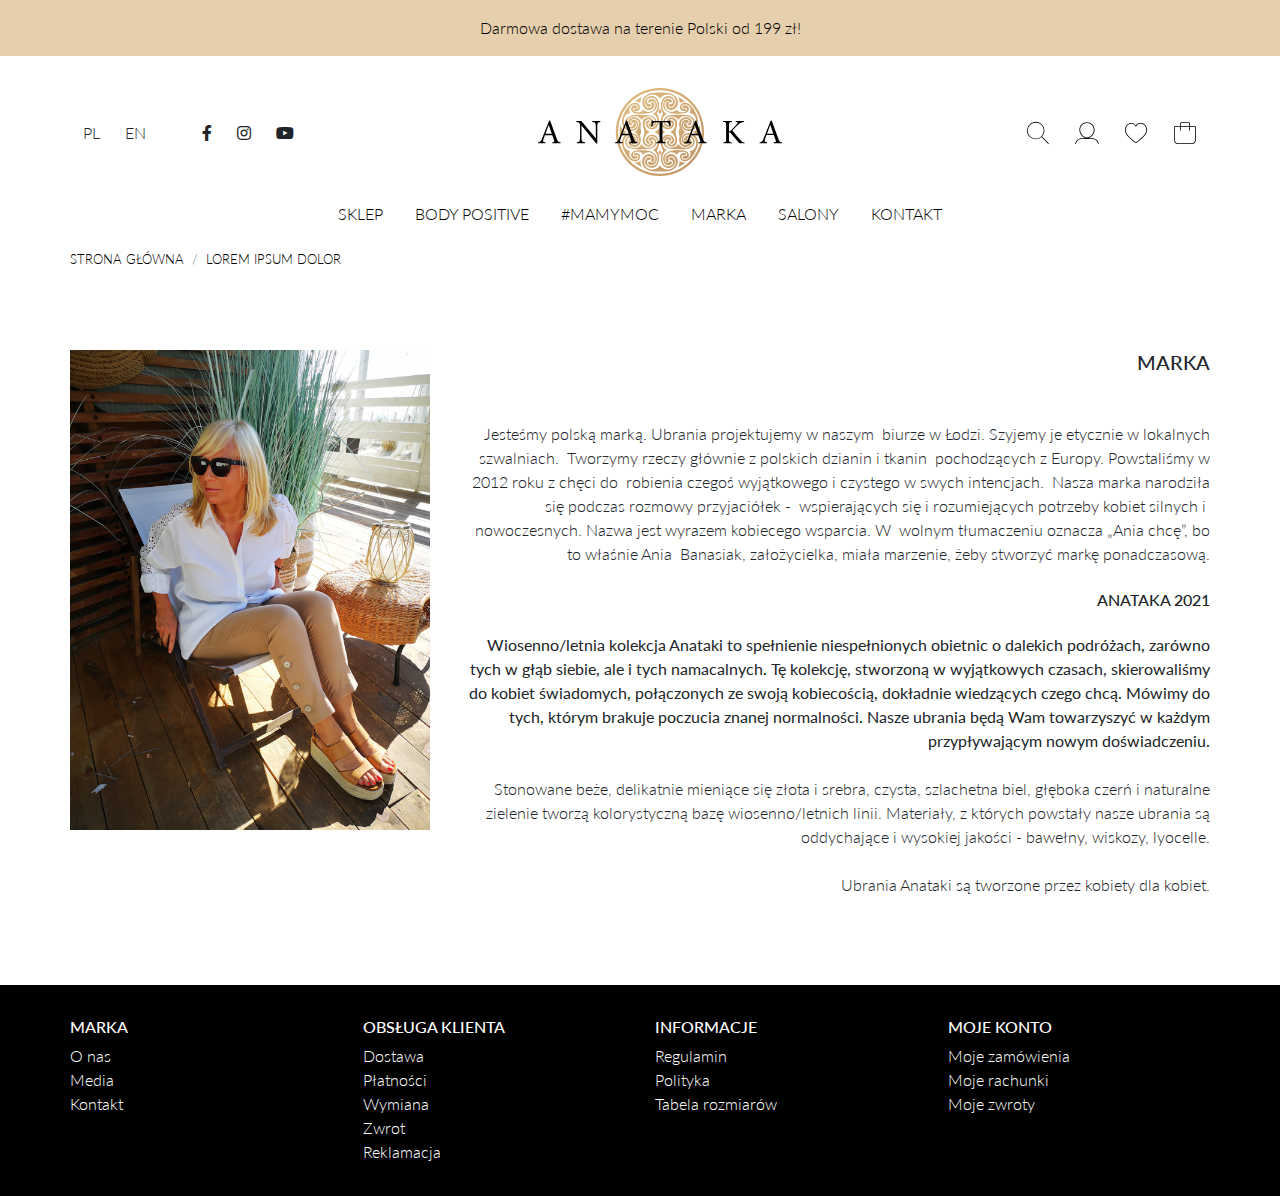
==== about.html @ e0774419 "Update" ====
<!DOCTYPE html>
<html>

<head>
    <meta charset="utf-8">
    <meta name="viewport" content="width=device-width, initial-scale=1.0, shrink-to-fit=no">
    <title>Anataka</title>
    <link rel="stylesheet" href="assets/bootstrap/css/bootstrap.min.css">
    <link rel="stylesheet" href="https://fonts.googleapis.com/css?family=Lato:100,100i,300,300i,400,400i,700,700i,900,900i&amp;subset=latin-ext&amp;display=swap">
    <link rel="stylesheet" href="assets/fonts/fontawesome-all.min.css">
    <link rel="stylesheet" href="assets/fonts/line-awesome.min.css">
    <link rel="stylesheet" href="assets/fonts/simple-line-icons.min.css">
    <link rel="stylesheet" href="assets/css/libs/flickity.css">
    <link rel="stylesheet" href="assets/css/libs/jquery.fancybox.css">
    <link rel="stylesheet" href="assets/css/overrides/flickity.compiled.css">
    <link rel="stylesheet" href="assets/css/components/ratio.compiled.css">
    <link rel="stylesheet" href="assets/css/fx/font-weight.compiled.css">
    <link rel="stylesheet" href="assets/css/fx/opacity.compiled.css">
    <link rel="stylesheet" href="assets/css/fx/sizes.compiled.css">
    <link rel="stylesheet" href="assets/css/components/fullscreen-modal.compiled.css">
    <link rel="stylesheet" href="assets/css/bootstrap/bootstrap-grid.compiled.css">
    <link rel="stylesheet" href="assets/css/bootstrap/bootstrap-reboot.compiled.css">
    <link rel="stylesheet" href="assets/css/bootstrap/bootstrap.compiled.css">
    <link rel="stylesheet" href="assets/css/components/svg.compiled.css">
    <link rel="stylesheet" href="assets/css/page.compiled.css">
    <link rel="stylesheet" href="assets/css/sections/menu.compiled.css">
</head>

<body>
    <div>
        <header>
            <div class="bg-secondary p-3">
                <p class="text-center mb-0"><a href="page.html">Darmowa dostawa na terenie Polski od 199 zł!</a></p>
            </div>
            <div class="pt-3">
                <div class="container">
                    <div class="row justify-content-between align-items-center justify-content-sm-center justify-content-lg-between">
                        <div class="col-12 col-lg-auto order-1 order-lg-2 py-3">
                            <div class="d-flex justify-content-center"><a href="index.html"><img class="img-fluid" src="assets/img/anataka_logo.svg" style="height: 90px;"></a></div>
                        </div>
                        <div class="col-12 col-sm-auto order-2 order-lg-1 py-3">
                            <div class="row justify-content-center">
                                <div class="col-auto">
                                    <div class="btn-group" role="group"><button class="btn" type="button">PL</button><button class="btn" type="button">EN</button></div>
                                </div>
                                <div class="col-auto">
                                    <div class="btn-group" role="group"><button class="btn" type="button"><i class="fab fa-facebook-f"></i></button><button class="btn" type="button"><i class="fab fa-instagram"></i></button><button class="btn" type="button"><i class="fab fa-youtube"></i></button></div>
                                </div>
                            </div>
                        </div>
                        <div class="col-12 col-sm-auto order-3 py-3">
                            <div class="row justify-content-center">
                                <div class="col-auto">
                                    <div class="btn-group align-items-center" role="group"><button class="btn d-flex align-items-center" type="button"><img class="img-fluid" src="assets/img/icons/ico_search.svg"></button><button class="btn d-flex align-items-center" type="button"><img class="img-fluid" src="assets/img/icons/ico_account.svg"></button><button class="btn d-flex align-items-center" type="button"><img class="img-fluid" src="assets/img/icons/ico_heart.svg"></button><button class="btn d-flex align-items-center" type="button"><img class="img-fluid" src="assets/img/icons/ico_bag.svg"></button><button class="btn d-flex d-lg-none align-items-center" type="button" data-target="#collapse__menu" data-toggle="collapse"><i class="icon-menu" style="font-size: 24px;"></i></button></div>
                                </div>
                            </div>
                        </div>
                    </div>
                </div>
            </div>
        </header>
        <main>
            <div class="mb-3">
                <div class="container">
                    <div class="d-none d-lg-block" id="menu__desktop">
                        <ul class="nav text-uppercase justify-content-center">
                            <li class="nav-item"><a class="nav-link active" href="category.html">Sklep</a>
                                <ul class="list-unstyled mb-0">
                                    <li><a class="text-nowrap d-block font-weight-bolder" href="category.html">Nowości</a></li>
                                    <li><a class="text-nowrap d-block" href="category.html">Do -50%</a></li>
                                    <li><a class="text-nowrap d-block" href="category.html">Tylko on-line</a></li>
                                    <li><a class="text-nowrap d-block" href="category.html">Body Positive</a></li>
                                    <li><a class="text-nowrap d-block" href="category.html">Akcja mamymoc</a></li>
                                    <li><a class="text-nowrap d-block" href="category.html">Sukienki</a></li>
                                    <li><a class="text-nowrap d-block" href="category.html">Spódnice</a></li>
                                    <li><a class="text-nowrap d-block" href="category.html">Spodnie</a></li>
                                    <li><a class="text-nowrap d-block" href="category.html">Swetry</a></li>
                                    <li><a class="text-nowrap d-block" href="category.html">Koszule</a></li>
                                    <li><a class="text-nowrap d-block" href="category.html">Kurtki</a></li>
                                    <li><a class="text-nowrap d-block" href="category.html">Kamizelki</a></li>
                                    <li><a class="text-nowrap d-block" href="category.html">Bluzki</a></li>
                                    <li><a class="text-nowrap d-block" href="category.html">Bluzy</a></li>
                                    <li><a class="text-nowrap d-block" href="category.html">Płaszcze</a></li>
                                    <li><a class="text-nowrap d-block" href="category.html">Żakiety</a></li>
                                    <li><a class="text-nowrap d-block" href="category.html">Wyprzedaż</a></li>
                                    <li><a class="text-nowrap d-block" href="category.html">Akcesoria</a></li>
                                </ul>
                            </li>
                            <li class="nav-item"><a class="nav-link" href="category.html">Body Positive</a></li>
                            <li class="nav-item"><a class="nav-link" href="category.html">#mamymoc</a></li>
                            <li class="nav-item"><a class="nav-link" href="about.html">Marka</a></li>
                            <li class="nav-item"><a class="nav-link" href="shops.html">Salony</a></li>
                            <li class="nav-item"><a class="nav-link" href="contact.html">Kontakt</a></li>
                        </ul>
                    </div>
                    <div class="d-lg-none" id="menu__mobile">
                        <div id="collapse__menu" class="collapse show">
                            <ul class="nav flex-column text-uppercase">
                                <li class="nav-item"><span class="d-flex justify-content-between"><a class="active d-flex align-items-center" href="category.html">Sklep</a><button class="btn p-0 btn--noshadow" type="button" data-target="#collapse__menu__1" data-toggle="collapse"><i class="la la-plus"></i></button></span>
                                    <ul class="list-unstyled mb-0 px-3 collapse" id="collapse__menu__1">
                                        <li><a class="text-nowrap d-block font-weight-bolder" href="category.html">Nowości</a></li>
                                        <li><a class="text-nowrap d-block" href="category.html">Do -50%</a></li>
                                        <li><a class="text-nowrap d-block" href="category.html">Tylko on-line</a></li>
                                        <li><a class="text-nowrap d-block" href="category.html">Body Positive</a></li>
                                        <li><a class="text-nowrap d-block" href="category.html">Akcja mamymoc</a></li>
                                        <li><a class="text-nowrap d-block" href="category.html">Sukienki</a></li>
                                        <li><a class="text-nowrap d-block" href="category.html">Spódnice</a></li>
                                        <li><a class="text-nowrap d-block" href="category.html">Spodnie</a></li>
                                        <li><a class="text-nowrap d-block" href="category.html">Swetry</a></li>
                                        <li><a class="text-nowrap d-block" href="category.html">Koszule</a></li>
                                        <li><a class="text-nowrap d-block" href="category.html">Kurtki</a></li>
                                        <li><a class="text-nowrap d-block" href="category.html">Kamizelki</a></li>
                                        <li><a class="text-nowrap d-block" href="category.html">Bluzki</a></li>
                                        <li><a class="text-nowrap d-block" href="category.html">Bluzy</a></li>
                                        <li><a class="text-nowrap d-block" href="category.html">Płaszcze</a></li>
                                        <li><a class="text-nowrap d-block" href="category.html">Żakiety</a></li>
                                        <li><a class="text-nowrap d-block" href="category.html">Wyprzedaż</a></li>
                                        <li><a class="text-nowrap d-block" href="category.html">Akcesoria</a></li>
                                    </ul>
                                </li>
                                <li class="nav-item"><span class="d-flex justify-content-between"><a class="d-flex align-items-center" href="category.html">Body Positive</a></span></li>
                                <li class="nav-item"><span class="d-flex justify-content-between"><a class="d-flex align-items-center" href="category.html">#mamymoc</a></span></li>
                                <li class="nav-item"><span class="d-flex justify-content-between"><a class="d-flex align-items-center" href="about.html">Marka</a></span></li>
                                <li class="nav-item"><span class="d-flex justify-content-between"><a class="d-flex align-items-center" href="shops.html">Salony</a></span></li>
                                <li class="nav-item"><span class="d-flex justify-content-between"><a class="d-flex align-items-center" href="contact.html">Kontakt</a></span></li>
                            </ul>
                        </div>
                    </div>
                </div>
            </div>
            <div class="mb-3">
                <div class="container">
                    <ol class="breadcrumb text-uppercase p-0 mb-0 bg-transparent">
                        <li class="breadcrumb-item"><a href="index.html"><span>Strona główna</span></a></li>
                        <li class="breadcrumb-item"><a href="#"><span>Lorem ipsum dolor</span></a></li>
                    </ol>
                </div>
            </div>
            <div class="py-5">
                <div class="container">
                    <div class="row">
                        <div class="col-12 col-md-6 col-lg-4 py-3">
                            <div><img class="img-fluid" src="assets/img/content/about.jpeg"></div>
                        </div>
                        <div class="col-12 col-md-6 col-lg-8 text-right py-3">
                            <h3 class="text-uppercase h5 mb-5">Marka</h3>
                            <p class="mb-4">&nbsp;Jesteśmy polską marką. Ubrania projektujemy w naszym&nbsp; biurze w Łodzi. Szyjemy je etycznie w lokalnych szwalniach.&nbsp; Tworzymy rzeczy głównie z polskich dzianin i tkanin&nbsp; pochodzących z Europy. Powstaliśmy w 2012 roku z chęci do&nbsp; robienia czegoś wyjątkowego i czystego w swych intencjach.&nbsp; Nasza marka narodziła się podczas rozmowy przyjaciółek -&nbsp; wspierających się i rozumiejących potrzeby kobiet silnych i&nbsp; nowoczesnych. Nazwa jest wyrazem kobiecego wsparcia. W&nbsp; wolnym tłumaczeniu oznacza „Ania chcę”, bo to właśnie Ania&nbsp; Banasiak, założycielka, miała marzenie, żeby stworzyć markę&nbsp;ponadczasową.<br></p>
                            <h3 class="text-uppercase h6 mb-4">&nbsp;ANATAKA 2021<br></h3>
                            <p class="font-weight-bolder mb-4">Wiosenno/letnia kolekcja Anataki to spełnienie niespełnionych obietnic o dalekich podróżach, zarówno tych w głąb siebie, ale i tych namacalnych. Tę kolekcję, stworzoną w wyjątkowych czasach, skierowaliśmy do kobiet świadomych, połączonych ze swoją kobiecością, dokładnie wiedzących czego chcą. Mówimy do tych, którym brakuje poczucia znanej normalności. Nasze ubrania będą Wam towarzyszyć w każdym przypływającym nowym doświadczeniu.<br></p>
                            <p class="mb-4">&nbsp;Stonowane beże, delikatnie mieniące się złota i srebra, czysta, szlachetna biel, głęboka czerń i naturalne zielenie tworzą kolorystyczną bazę wiosenno/letnich linii. Materiały, z których powstały nasze ubrania są oddychające i wysokiej jakości - bawełny, wiskozy, lyocelle.<br></p>
                            <p class="mb-4">Ubrania Anataki są tworzone przez kobiety dla kobiet.<br></p>
                        </div>
                    </div>
                </div>
            </div>
        </main>
        <footer>
            <div class="text-white bg-primary py-3">
                <div class="container">
                    <div class="row">
                        <div class="col-12 col-sm-6 col-lg-3 py-3">
                            <h3 class="text-uppercase h6">Marka</h3>
                            <ul class="list-unstyled mb-0">
                                <li><a class="text-white" href="about.html">O nas</a></li>
                                <li><a class="text-white" href="page.html">Media</a></li>
                                <li><a class="text-white" href="contact.html">Kontakt</a></li>
                            </ul>
                        </div>
                        <div class="col-12 col-sm-6 col-lg-3 py-3">
                            <h3 class="text-uppercase h6">Obsługa klienta</h3>
                            <ul class="list-unstyled mb-0">
                                <li><a class="text-white" href="page.html">Dostawa</a></li>
                                <li><a class="text-white" href="page.html">Płatności</a></li>
                                <li><a class="text-white" href="page.html">Wymiana</a></li>
                                <li><a class="text-white" href="page.html">Zwrot</a></li>
                                <li><a class="text-white" href="page.html">Reklamacja</a></li>
                            </ul>
                        </div>
                        <div class="col-12 col-sm-6 col-lg-3 py-3">
                            <h3 class="text-uppercase h6">Informacje</h3>
                            <ul class="list-unstyled mb-0">
                                <li><a class="text-white" href="page.html">Regulamin</a></li>
                                <li><a class="text-white" href="page.html">Polityka</a></li>
                                <li><a class="text-white" href="sizes.html">Tabela rozmiarów</a></li>
                            </ul>
                        </div>
                        <div class="col-12 col-sm-6 col-lg-3 py-3">
                            <h3 class="text-uppercase h6">Moje konto</h3>
                            <ul class="list-unstyled mb-0">
                                <li><a class="text-white" href="#">Moje zamówienia</a></li>
                                <li><a class="text-white" href="#">Moje rachunki</a></li>
                                <li><a class="text-white" href="#">Moje zwroty</a></li>
                            </ul>
                        </div>
                    </div>
                </div>
            </div>
        </footer>
    </div>
    <script src="assets/js/jquery.min.js"></script>
    <script src="assets/bootstrap/js/bootstrap.min.js"></script>
    <script src="assets/js/libs/jquery.fancybox.js"></script>
    <script src="assets/js/libs/flickity.pkgd.min.js"></script>
    <script src="assets/js/triggers/flickity.js"></script>
    <script src="assets/js/components/svg.js"></script>
    <script src="assets/js/page.js"></script>
</body>

</html>
---- assets/fonts/line-awesome.min.css ----
/*!
 *  Line Awesome 1.1.0 by @icons_8 - https://icons8.com/line-awesome
 *  License - https://icons8.com/good-boy-license/ (Font: SIL OFL 1.1, CSS: MIT License)
 *
 * Made with love by Icons8 [ https://icons8.com/ ] using FontCustom [ https://github.com/FontCustom/fontcustom ]
 *
 * Contacts:
 *    [ https://icons8.com/contact ]
 *
 * Follow Icon8 on
 *    Twitter [ https://twitter.com/icons_8 ]
 *    Facebook [ https://www.facebook.com/Icons8 ]
 *    Google+ [ https://plus.google.com/+Icons8 ]
 *    GitHub [ https://github.com/icons8 ]
 */.la,.la-stack{display:inline-block}.la-fw,.la-li{text-align:center}@font-face{font-family:LineAwesome;src:url(../fonts/line-awesome.eot?v=1.1.);src:url(../fonts/line-awesome.eot??v=1.1.#iefix) format("embedded-opentype"),url(../fonts/line-awesome.woff2?v=1.1.) format("woff2"),url(../fonts/line-awesome.woff?v=1.1.) format("woff"),url(../fonts/line-awesome.ttf?v=1.1.) format("truetype"),url(../fonts/line-awesome.svg?v=1.1.#fa) format("svg");font-weight:400;font-style:normal}@media screen and (-webkit-min-device-pixel-ratio:0){@font-face{font-family:LineAwesome;src:url(../fonts/line-awesome.svg?v=1.1.#fa) format("svg")}}.la{font:normal normal normal 16px/1 LineAwesome;font-size:inherit;text-decoration:inherit;text-rendering:optimizeLegibility;text-transform:none;-moz-osx-font-smoothing:grayscale;-webkit-font-smoothing:antialiased;font-smoothing:antialiased}.la-lg{font-size:1.33333333em;line-height:.75em;vertical-align:-15%}.la-2x{font-size:2em}.la-3x{font-size:3em}.la-4x{font-size:4em}.la-5x{font-size:5em}.la-fw{width:1.28571429em}.la-ul{padding-left:0;margin-left:2.14285714em;list-style-type:none}.la-ul>li{position:relative}.la-li{position:absolute;left:-2.14285714em;width:2.14285714em;top:.14285714em}.la-li.la-lg{left:-1.85714286em}.la-border{padding:.2em .25em .15em;border:.08em solid #eee;border-radius:.1em}.pull-right{float:right}.pull-left{float:left}.li.pull-left{margin-right:.3em}.li.pull-right{margin-left:.3em}.la-spin{-webkit-animation:fa-spin 2s infinite linear;animation:fa-spin 2s infinite linear}@-webkit-keyframes fa-spin{0%{-webkit-transform:rotate(0);transform:rotate(0)}100%{-webkit-transform:rotate(359deg);transform:rotate(359deg)}}@keyframes fa-spin{0%{-webkit-transform:rotate(0);transform:rotate(0)}100%{-webkit-transform:rotate(359deg);transform:rotate(359deg)}}.la-rotate-90{filter:progid:DXImageTransform.Microsoft.BasicImage(rotation=1);-webkit-transform:rotate(90deg);-ms-transform:rotate(90deg);transform:rotate(90deg)}.la-rotate-180{filter:progid:DXImageTransform.Microsoft.BasicImage(rotation=2);-webkit-transform:rotate(180deg);-ms-transform:rotate(180deg);transform:rotate(180deg)}.la-rotate-270{filter:progid:DXImageTransform.Microsoft.BasicImage(rotation=3);-webkit-transform:rotate(270deg);-ms-transform:rotate(270deg);transform:rotate(270deg)}.la-flip-horizontal{filter:progid:DXImageTransform.Microsoft.BasicImage(rotation=0, mirror=1);-webkit-transform:scale(-1,1);-ms-transform:scale(-1,1);transform:scale(-1,1)}.la-flip-vertical{filter:progid:DXImageTransform.Microsoft.BasicImage(rotation=2, mirror=1);-webkit-transform:scale(1,-1);-ms-transform:scale(1,-1);transform:scale(1,-1)}:root .la-flip-horizontal,:root .la-flip-vertical,:root .la-rotate-180,:root .la-rotate-270,:root .la-rotate-90{filter:none}.la-stack{position:relative;width:2em;height:2em;line-height:2em;vertical-align:middle}.la-stack-1x,.la-stack-2x{position:absolute;left:0;width:100%;text-align:center}.la-stack-1x{line-height:inherit}.la-stack-2x{font-size:2em}.la-inverse{color:#fff}.la-500px:before{content:"\f100"}.la-adjust:before{content:"\f101"}.la-adn:before{content:"\f102"}.la-align-center:before{content:"\f103"}.la-align-justify:before{content:"\f104"}.la-align-left:before{content:"\f105"}.la-align-right:before{content:"\f106"}.la-amazon:before{content:"\f107"}.la-ambulance:before{content:"\f108"}.la-anchor:before{content:"\f109"}.la-android:before{content:"\f10a"}.la-angellist:before{content:"\f10b"}.la-angle-double-down:before{content:"\f10c"}.la-angle-double-left:before{content:"\f10d"}.la-angle-double-right:before{content:"\f10e"}.la-angle-double-up:before{content:"\f10f"}.la-angle-down:before{content:"\f110"}.la-angle-left:before{content:"\f111"}.la-angle-right:before{content:"\f112"}.la-angle-up:before{content:"\f113"}.la-apple:before{content:"\f114"}.la-archive:before{content:"\f115"}.la-area-chart:before{content:"\f116"}.la-arrow-circle-down:before{content:"\f117"}.la-arrow-circle-left:before{content:"\f118"}.la-arrow-circle-o-down:before{content:"\f119"}.la-arrow-circle-o-left:before{content:"\f11a"}.la-arrow-circle-o-right:before{content:"\f11b"}.la-arrow-circle-o-up:before{content:"\f11c"}.la-arrow-circle-right:before{content:"\f11d"}.la-arrow-circle-up:before{content:"\f11e"}.la-arrow-down:before{content:"\f11f"}.la-arrow-left:before{content:"\f120"}.la-arrow-right:before{content:"\f121"}.la-arrow-up:before{content:"\f122"}.la-arrows:before{content:"\f123"}.la-arrows-alt:before{content:"\f124"}.la-arrows-h:before{content:"\f125"}.la-arrows-v:before{content:"\f126"}.la-asterisk:before{content:"\f127"}.la-at:before{content:"\f128"}.la-automobile:before{content:"\f129"}.la-backward:before{content:"\f12a"}.la-balance-scale:before{content:"\f12b"}.la-ban:before{content:"\f12c"}.la-bank:before{content:"\f12d"}.la-bar-chart:before{content:"\f12e"}.la-bar-chart-o:before{content:"\f12f"}.la-barcode:before{content:"\f130"}.la-bars:before{content:"\f131"}.la-battery-0:before{content:"\f132"}.la-battery-1:before{content:"\f133"}.la-battery-2:before{content:"\f134"}.la-battery-3:before{content:"\f135"}.la-battery-4:before{content:"\f136"}.la-battery-empty:before{content:"\f137"}.la-battery-full:before{content:"\f138"}.la-battery-half:before{content:"\f139"}.la-battery-quarter:before{content:"\f13a"}.la-battery-three-quarters:before{content:"\f13b"}.la-bed:before{content:"\f13c"}.la-beer:before{content:"\f13d"}.la-behance:before{content:"\f13e"}.la-behance-square:before{content:"\f13f"}.la-bell:before{content:"\f140"}.la-bell-o:before{content:"\f141"}.la-bell-slash:before{content:"\f142"}.la-bell-slash-o:before{content:"\f143"}.la-bicycle:before{content:"\f144"}.la-binoculars:before{content:"\f145"}.la-birthday-cake:before{content:"\f146"}.la-bitbucket:before{content:"\f147"}.la-bitbucket-square:before{content:"\f148"}.la-bitcoin:before{content:"\f149"}.la-black-tie:before{content:"\f14a"}.la-bold:before{content:"\f14b"}.la-bolt:before{content:"\f14c"}.la-bomb:before{content:"\f14d"}.la-book:before{content:"\f14e"}.la-bookmark:before{content:"\f14f"}.la-bookmark-o:before{content:"\f150"}.la-briefcase:before{content:"\f151"}.la-btc:before{content:"\f152"}.la-bug:before{content:"\f153"}.la-building:before{content:"\f154"}.la-building-o:before{content:"\f155"}.la-bullhorn:before{content:"\f156"}.la-bullseye:before{content:"\f157"}.la-bus:before{content:"\f158"}.la-buysellads:before{content:"\f159"}.la-cab:before{content:"\f15a"}.la-calculator:before{content:"\f15b"}.la-calendar:before{content:"\f15c"}.la-calendar-check-o:before{content:"\f15d"}.la-calendar-minus-o:before{content:"\f15e"}.la-calendar-o:before{content:"\f15f"}.la-calendar-plus-o:before{content:"\f160"}.la-calendar-times-o:before{content:"\f161"}.la-camera:before{content:"\f162"}.la-camera-retro:before{content:"\f163"}.la-car:before{content:"\f164"}.la-caret-down:before{content:"\f165"}.la-caret-left:before{content:"\f166"}.la-caret-right:before{content:"\f167"}.la-caret-square-o-down:before,.la-toggle-down:before{content:"\f168"}.la-caret-square-o-left:before,.la-toggle-left:before{content:"\f169"}.la-caret-square-o-right:before,.la-toggle-right:before{content:"\f16a"}.la-caret-square-o-up:before,.la-toggle-up:before{content:"\f16b"}.la-caret-up:before{content:"\f16c"}.la-cart-arrow-down:before{content:"\f16d"}.la-cart-plus:before{content:"\f16e"}.la-cc:before{content:"\f16f"}.la-cc-amex:before{content:"\f170"}.la-cc-diners-club:before{content:"\f171"}.la-cc-discover:before{content:"\f172"}.la-cc-jcb:before{content:"\f173"}.la-cc-mastercard:before{content:"\f174"}.la-cc-paypal:before{content:"\f175"}.la-cc-stripe:before{content:"\f176"}.la-cc-visa:before{content:"\f177"}.la-certificate:before{content:"\f178"}.la-chain:before{content:"\f179"}.la-chain-broken:before{content:"\f17a"}.la-check:before{content:"\f17b"}.la-check-circle:before{content:"\f17c"}.la-check-circle-o:before{content:"\f17d"}.la-check-square:before{content:"\f17e"}.la-check-square-o:before{content:"\f17f"}.la-chevron-circle-down:before{content:"\f180"}.la-chevron-circle-left:before{content:"\f181"}.la-chevron-circle-right:before{content:"\f182"}.la-chevron-circle-up:before{content:"\f183"}.la-chevron-down:before{content:"\f184"}.la-chevron-left:before{content:"\f185"}.la-chevron-right:before{content:"\f186"}.la-chevron-up:before{content:"\f187"}.la-child:before{content:"\f188"}.la-chrome:before{content:"\f189"}.la-circle:before{content:"\f18a"}.la-circle-o:before{content:"\f18b"}.la-circle-o-notch:before{content:"\f18c"}.la-circle-thin:before{content:"\f18d"}.la-clipboard:before{content:"\f18e"}.la-clock-o:before{content:"\f18f"}.la-clone:before{content:"\f190"}.la-close:before{content:"\f191"}.la-cloud:before{content:"\f192"}.la-cloud-download:before{content:"\f193"}.la-cloud-upload:before{content:"\f194"}.la-cny:before{content:"\f195"}.la-code:before{content:"\f196"}.la-code-fork:before{content:"\f197"}.la-codepen:before{content:"\f198"}.la-coffee:before{content:"\f199"}.la-cog:before{content:"\f19a"}.la-cogs:before{content:"\f19b"}.la-columns:before{content:"\f19c"}.la-comment:before{content:"\f19d"}.la-comment-o:before{content:"\f19e"}.la-commenting:before{content:"\f19f"}.la-commenting-o:before{content:"\f1a0"}.la-comments:before{content:"\f1a1"}.la-comments-o:before{content:"\f1a2"}.la-compass:before{content:"\f1a3"}.la-compress:before{content:"\f1a4"}.la-connectdevelop:before{content:"\f1a5"}.la-contao:before{content:"\f1a6"}.la-copy:before{content:"\f1a7"}.la-copyright:before{content:"\f1a8"}.la-creative-commons:before{content:"\f1a9"}.la-credit-card:before{content:"\f1aa"}.la-crop:before{content:"\f1ab"}.la-crosshairs:before{content:"\f1ac"}.la-css3:before{content:"\f1ad"}.la-cube:before{content:"\f1ae"}.la-cubes:before{content:"\f1af"}.la-cut:before{content:"\f1b0"}.la-cutlery:before{content:"\f1b1"}.la-dashboard:before{content:"\f1b2"}.la-dashcube:before{content:"\f1b3"}.la-database:before{content:"\f1b4"}.la-dedent:before{content:"\f1b5"}.la-delicious:before{content:"\f1b6"}.la-desktop:before{content:"\f1b7"}.la-deviantart:before{content:"\f1b8"}.la-diamond:before{content:"\f1b9"}.la-digg:before{content:"\f1ba"}.la-dollar:before{content:"\f1bb"}.la-dot-circle-o:before{content:"\f1bc"}.la-download:before{content:"\f1bd"}.la-dribbble:before{content:"\f1be"}.la-dropbox:before{content:"\f1bf"}.la-drupal:before{content:"\f1c0"}.la-edit:before{content:"\f1c1"}.la-eject:before{content:"\f1c2"}.la-ellipsis-h:before{content:"\f1c3"}.la-ellipsis-v:before{content:"\f1c4"}.la-empire:before,.la-ge:before{content:"\f1c5"}.la-envelope:before{content:"\f1c6"}.la-envelope-o:before{content:"\f1c7"}.la-envelope-square:before{content:"\f1c8"}.la-eraser:before{content:"\f1c9"}.la-eur:before{content:"\f1ca"}.la-euro:before{content:"\f1cb"}.la-exchange:before{content:"\f1cc"}.la-exclamation:before{content:"\f1cd"}.la-exclamation-circle:before{content:"\f1ce"}.la-exclamation-triangle:before{content:"\f1cf"}.la-expand:before{content:"\f1d0"}.la-expeditedssl:before{content:"\f1d1"}.la-external-link:before{content:"\f1d2"}.la-external-link-square:before{content:"\f1d3"}.la-eye:before{content:"\f1d4"}.la-eye-slash:before{content:"\f1d5"}.la-eyedropper:before{content:"\f1d6"}.la-facebook-f:before,.la-facebook:before{content:"\f1d7"}.la-facebook-official:before{content:"\f1d8"}.la-facebook-square:before{content:"\f1d9"}.la-fast-backward:before{content:"\f1da"}.la-fast-forward:before{content:"\f1db"}.la-fax:before{content:"\f1dc"}.la-female:before{content:"\f1dd"}.la-fighter-jet:before{content:"\f1de"}.la-file:before{content:"\f1df"}.la-file-archive-o:before{content:"\f1e0"}.la-file-audio-o:before{content:"\f1e1"}.la-file-code-o:before{content:"\f1e2"}.la-file-excel-o:before{content:"\f1e3"}.la-file-image-o:before{content:"\f1e4"}.la-file-movie-o:before{content:"\f1e5"}.la-file-o:before{content:"\f1e6"}.la-file-pdf-o:before{content:"\f1e7"}.la-file-photo-o:before{content:"\f1e8"}.la-file-picture-o:before{content:"\f1e9"}.la-file-powerpoint-o:before{content:"\f1ea"}.la-file-sound-o:before{content:"\f1eb"}.la-file-text:before{content:"\f1ec"}.la-file-text-o:before{content:"\f1ed"}.la-file-video-o:before{content:"\f1ee"}.la-file-word-o:before{content:"\f1ef"}.la-file-zip-o:before{content:"\f1f0"}.la-files-o:before{content:"\f1f1"}.la-film:before{content:"\f1f2"}.la-filter:before{content:"\f1f3"}.la-fire:before{content:"\f1f4"}.la-fire-extinguisher:before{content:"\f1f5"}.la-firefox:before{content:"\f1f6"}.la-flag:before{content:"\f1f7"}.la-flag-checkered:before{content:"\f1f8"}.la-flag-o:before{content:"\f1f9"}.la-flash:before{content:"\f1fa"}.la-flask:before{content:"\f1fb"}.la-flickr:before{content:"\f1fc"}.la-floppy-o:before{content:"\f1fd"}.la-folder:before{content:"\f1fe"}.la-folder-o:before{content:"\f1ff"}.la-folder-open:before{content:"\f200"}.la-folder-open-o:before{content:"\f201"}.la-font:before{content:"\f202"}.la-fonticons:before{content:"\f203"}.la-forumbee:before{content:"\f204"}.la-forward:before{content:"\f205"}.la-foursquare:before{content:"\f206"}.la-frown-o:before{content:"\f207"}.la-futbol-o:before,.la-soccer-ball-o:before{content:"\f208"}.la-gamepad:before{content:"\f209"}.la-gavel:before{content:"\f20a"}.la-gbp:before{content:"\f20b"}.la-gear:before{content:"\f20c"}.la-gears:before{content:"\f20d"}.la-genderless:before{content:"\f20e"}.la-get-pocket:before{content:"\f20f"}.la-gg:before{content:"\f210"}.la-gg-circle:before{content:"\f211"}.la-gift:before{content:"\f212"}.la-git:before{content:"\f213"}.la-git-square:before{content:"\f214"}.la-github:before{content:"\f215"}.la-github-alt:before{content:"\f216"}.la-github-square:before{content:"\f217"}.la-glass:before{content:"\f218"}.la-globe:before{content:"\f219"}.la-google:before{content:"\f21a"}.la-google-plus:before{content:"\f21b"}.la-google-plus-square:before{content:"\f21c"}.la-google-wallet:before{content:"\f21d"}.la-graduation-cap:before{content:"\f21e"}.la-gittip:before,.la-gratipay:before{content:"\f21f"}.la-group:before{content:"\f220"}.la-h-square:before{content:"\f221"}.la-hacker-news:before{content:"\f222"}.la-hand-grab-o:before{content:"\f223"}.la-hand-lizard-o:before{content:"\f224"}.la-hand-o-down:before{content:"\f225"}.la-hand-o-left:before{content:"\f226"}.la-hand-o-right:before{content:"\f227"}.la-hand-o-up:before{content:"\f228"}.la-hand-paper-o:before{content:"\f229"}.la-hand-peace-o:before{content:"\f22a"}.la-hand-pointer-o:before{content:"\f22b"}.la-hand-rock-o:before{content:"\f22c"}.la-hand-scissors-o:before{content:"\f22d"}.la-hand-spock-o:before{content:"\f22e"}.la-hand-stop-o:before{content:"\f22f"}.la-hdd-o:before{content:"\f230"}.la-header:before{content:"\f231"}.la-headphones:before{content:"\f232"}.la-heart:before{content:"\f233"}.la-heart-o:before{content:"\f234"}.la-heartbeat:before{content:"\f235"}.la-history:before{content:"\f236"}.la-home:before{content:"\f237"}.la-hospital-o:before{content:"\f238"}.la-hotel:before{content:"\f239"}.la-hourglass:before{content:"\f23a"}.la-hourglass-1:before{content:"\f23b"}.la-hourglass-2:before{content:"\f23c"}.la-hourglass-3:before{content:"\f23d"}.la-hourglass-end:before{content:"\f23e"}.la-hourglass-half:before{content:"\f23f"}.la-hourglass-o:before{content:"\f240"}.la-hourglass-start:before{content:"\f241"}.la-houzz:before{content:"\f242"}.la-html5:before{content:"\f243"}.la-i-cursor:before{content:"\f244"}.la-ils:before{content:"\f245"}.la-image:before{content:"\f246"}.la-inbox:before{content:"\f247"}.la-indent:before{content:"\f248"}.la-industry:before{content:"\f249"}.la-info:before{content:"\f24a"}.la-info-circle:before{content:"\f24b"}.la-inr:before{content:"\f24c"}.la-instagram:before{content:"\f24d"}.la-institution:before{content:"\f24e"}.la-internet-explorer:before{content:"\f24f"}.la-ioxhost:before{content:"\f250"}.la-italic:before{content:"\f251"}.la-joomla:before{content:"\f252"}.la-jpy:before{content:"\f253"}.la-jsfiddle:before{content:"\f254"}.la-key:before{content:"\f255"}.la-keyboard-o:before{content:"\f256"}.la-krw:before{content:"\f257"}.la-language:before{content:"\f258"}.la-laptop:before{content:"\f259"}.la-lastfm:before{content:"\f25a"}.la-lastfm-square:before{content:"\f25b"}.la-leaf:before{content:"\f25c"}.la-leanpub:before{content:"\f25d"}.la-legal:before{content:"\f25e"}.la-lemon-o:before{content:"\f25f"}.la-level-down:before{content:"\f260"}.la-level-up:before{content:"\f261"}.la-life-bouy:before{content:"\f262"}.la-life-buoy:before{content:"\f263"}.la-life-ring:before,.la-support:before{content:"\f264"}.la-life-saver:before{content:"\f265"}.la-lightbulb-o:before{content:"\f266"}.la-line-chart:before{content:"\f267"}.la-link:before{content:"\f268"}.la-linkedin:before{content:"\f269"}.la-linkedin-square:before{content:"\f26a"}.la-linux:before{content:"\f26b"}.la-list:before{content:"\f26c"}.la-list-alt:before{content:"\f26d"}.la-list-ol:before{content:"\f26e"}.la-list-ul:before{content:"\f26f"}.la-location-arrow:before{content:"\f270"}.la-lock:before{content:"\f271"}.la-long-arrow-down:before{content:"\f272"}.la-long-arrow-left:before{content:"\f273"}.la-long-arrow-right:before{content:"\f274"}.la-long-arrow-up:before{content:"\f275"}.la-magic:before{content:"\f276"}.la-magnet:before{content:"\f277"}.la-mail-forward:before{content:"\f278"}.la-mail-reply:before{content:"\f279"}.la-mail-reply-all:before{content:"\f27a"}.la-male:before{content:"\f27b"}.la-map:before{content:"\f27c"}.la-map-marker:before{content:"\f27d"}.la-map-o:before{content:"\f27e"}.la-map-pin:before{content:"\f27f"}.la-map-signs:before{content:"\f280"}.la-mars:before{content:"\f281"}.la-mars-double:before{content:"\f282"}.la-mars-stroke:before{content:"\f283"}.la-mars-stroke-h:before{content:"\f284"}.la-mars-stroke-v:before{content:"\f285"}.la-maxcdn:before{content:"\f286"}.la-meanpath:before{content:"\f287"}.la-medium:before{content:"\f288"}.la-medkit:before{content:"\f289"}.la-meh-o:before{content:"\f28a"}.la-mercury:before{content:"\f28b"}.la-microphone:before{content:"\f28c"}.la-microphone-slash:before{content:"\f28d"}.la-minus:before{content:"\f28e"}.la-minus-circle:before{content:"\f28f"}.la-minus-square:before{content:"\f290"}.la-minus-square-o:before{content:"\f291"}.la-mobile:before{content:"\f292"}.la-mobile-phone:before{content:"\f293"}.la-money:before{content:"\f294"}.la-moon-o:before{content:"\f295"}.la-mortar-board:before{content:"\f296"}.la-motorcycle:before{content:"\f297"}.la-mouse-pointer:before{content:"\f298"}.la-music:before{content:"\f299"}.la-navicon:before{content:"\f29a"}.la-neuter:before{content:"\f29b"}.la-newspaper-o:before{content:"\f29c"}.la-object-group:before{content:"\f29d"}.la-object-ungroup:before{content:"\f29e"}.la-odnoklassniki:before{content:"\f29f"}.la-odnoklassniki-square:before{content:"\f2a0"}.la-opencart:before{content:"\f2a1"}.la-openid:before{content:"\f2a2"}.la-opera:before{content:"\f2a3"}.la-optin-monster:before{content:"\f2a4"}.la-outdent:before{content:"\f2a5"}.la-pagelines:before{content:"\f2a6"}.la-paint-brush:before{content:"\f2a7"}.la-paper-plane:before,.la-send:before{content:"\f2a8"}.la-paper-plane-o:before,.la-send-o:before{content:"\f2a9"}.la-paperclip:before{content:"\f2aa"}.la-paragraph:before{content:"\f2ab"}.la-paste:before{content:"\f2ac"}.la-pause:before{content:"\f2ad"}.la-paw:before{content:"\f2ae"}.la-paypal:before{content:"\f2af"}.la-pencil:before{content:"\f2b0"}.la-pencil-square:before{content:"\f2b1"}.la-pencil-square-o:before{content:"\f2b2"}.la-phone:before{content:"\f2b3"}.la-phone-square:before{content:"\f2b4"}.la-photo:before{content:"\f2b5"}.la-picture-o:before{content:"\f2b6"}.la-pie-chart:before{content:"\f2b7"}.la-pied-piper:before{content:"\f2b8"}.la-pied-piper-alt:before{content:"\f2b9"}.la-pinterest:before{content:"\f2ba"}.la-pinterest-p:before{content:"\f2bb"}.la-pinterest-square:before{content:"\f2bc"}.la-plane:before{content:"\f2bd"}.la-play:before{content:"\f2be"}.la-play-circle:before{content:"\f2bf"}.la-play-circle-o:before{content:"\f2c0"}.la-plug:before{content:"\f2c1"}.la-plus:before{content:"\f2c2"}.la-plus-circle:before{content:"\f2c3"}.la-plus-square:before{content:"\f2c4"}.la-plus-square-o:before{content:"\f2c5"}.la-power-off:before{content:"\f2c6"}.la-print:before{content:"\f2c7"}.la-puzzle-piece:before{content:"\f2c8"}.la-qq:before{content:"\f2c9"}.la-qrcode:before{content:"\f2ca"}.la-question:before{content:"\f2cb"}.la-question-circle:before{content:"\f2cc"}.la-quote-left:before{content:"\f2cd"}.la-quote-right:before{content:"\f2ce"}.la-ra:before{content:"\f2cf"}.la-random:before{content:"\f2d0"}.la-rebel:before{content:"\f2d1"}.la-recycle:before{content:"\f2d2"}.la-reddit:before{content:"\f2d3"}.la-reddit-square:before{content:"\f2d4"}.la-refresh:before{content:"\f2d5"}.la-registered:before{content:"\f2d6"}.la-renren:before{content:"\f2d7"}.la-reorder:before{content:"\f2d8"}.la-repeat:before{content:"\f2d9"}.la-reply:before{content:"\f2da"}.la-reply-all:before{content:"\f2db"}.la-retweet:before{content:"\f2dc"}.la-rmb:before{content:"\f2dd"}.la-road:before{content:"\f2de"}.la-rocket:before{content:"\f2df"}.la-rotate-left:before{content:"\f2e0"}.la-rotate-right:before{content:"\f2e1"}.la-rouble:before{content:"\f2e2"}.la-feed:before,.la-rss:before{content:"\f2e3"}.la-rss-square:before{content:"\f2e4"}.la-rub:before{content:"\f2e5"}.la-ruble:before{content:"\f2e6"}.la-rupee:before{content:"\f2e7"}.la-safari:before{content:"\f2e8"}.la-save:before{content:"\f2e9"}.la-scissors:before{content:"\f2ea"}.la-search:before{content:"\f2eb"}.la-search-minus:before{content:"\f2ec"}.la-search-plus:before{content:"\f2ed"}.la-sellsy:before{content:"\f2ee"}.la-server:before{content:"\f2ef"}.la-share:before{content:"\f2f0"}.la-share-alt:before{content:"\f2f1"}.la-share-alt-square:before{content:"\f2f2"}.la-share-square:before{content:"\f2f3"}.la-share-square-o:before{content:"\f2f4"}.la-shekel:before{content:"\f2f5"}.la-sheqel:before{content:"\f2f6"}.la-shield:before{content:"\f2f7"}.la-ship:before{content:"\f2f8"}.la-shirtsinbulk:before{content:"\f2f9"}.la-shopping-cart:before{content:"\f2fa"}.la-sign-in:before{content:"\f2fb"}.la-sign-out:before{content:"\f2fc"}.la-signal:before{content:"\f2fd"}.la-simplybuilt:before{content:"\f2fe"}.la-sitemap:before{content:"\f2ff"}.la-skyatlas:before{content:"\f300"}.la-skype:before{content:"\f301"}.la-slack:before{content:"\f302"}.la-sliders:before{content:"\f303"}.la-slideshare:before{content:"\f304"}.la-smile-o:before{content:"\f305"}.la-sort:before,.la-unsorted:before{content:"\f306"}.la-sort-alpha-asc:before{content:"\f307"}.la-sort-alpha-desc:before{content:"\f308"}.la-sort-amount-asc:before{content:"\f309"}.la-sort-amount-desc:before{content:"\f30a"}.la-sort-asc:before,.la-sort-up:before{content:"\f30b"}.la-sort-desc:before,.la-sort-down:before{content:"\f30c"}.la-sort-numeric-asc:before{content:"\f30d"}.la-sort-numeric-desc:before{content:"\f30e"}.la-soundcloud:before{content:"\f30f"}.la-space-shuttle:before{content:"\f310"}.la-spinner:before{content:"\f311"}.la-spoon:before{content:"\f312"}.la-spotify:before{content:"\f313"}.la-square:before{content:"\f314"}.la-square-o:before{content:"\f315"}.la-stack-exchange:before{content:"\f316"}.la-stack-overflow:before{content:"\f317"}.la-star:before{content:"\f318"}.la-star-half:before{content:"\f319"}.la-star-half-empty:before,.la-star-half-full:before,.la-star-half-o:before{content:"\f31a"}.la-star-o:before{content:"\f31b"}.la-steam:before{content:"\f31c"}.la-steam-square:before{content:"\f31d"}.la-step-backward:before{content:"\f31e"}.la-step-forward:before{content:"\f31f"}.la-stethoscope:before{content:"\f320"}.la-sticky-note:before{content:"\f321"}.la-sticky-note-o:before{content:"\f322"}.la-stop:before{content:"\f323"}.la-street-view:before{content:"\f324"}.la-strikethrough:before{content:"\f325"}.la-stumbleupon:before{content:"\f326"}.la-stumbleupon-circle:before{content:"\f327"}.la-subscript:before{content:"\f328"}.la-subway:before{content:"\f329"}.la-suitcase:before{content:"\f32a"}.la-sun-o:before{content:"\f32b"}.la-superscript:before{content:"\f32c"}.la-table:before{content:"\f32d"}.la-tablet:before{content:"\f32e"}.la-tachometer:before{content:"\f32f"}.la-tag:before{content:"\f330"}.la-tags:before{content:"\f331"}.la-tasks:before{content:"\f332"}.la-taxi:before{content:"\f333"}.la-television:before,.la-tv:before{content:"\f334"}.la-tencent-weibo:before{content:"\f335"}.la-terminal:before{content:"\f336"}.la-text-height:before{content:"\f337"}.la-text-width:before{content:"\f338"}.la-th:before{content:"\f339"}.la-th-large:before{content:"\f33a"}.la-th-list:before{content:"\f33b"}.la-thumb-tack:before{content:"\f33c"}.la-thumbs-down:before{content:"\f33d"}.la-thumbs-o-down:before{content:"\f33e"}.la-thumbs-o-up:before{content:"\f33f"}.la-thumbs-up:before{content:"\f340"}.la-ticket:before{content:"\f341"}.la-remove:before,.la-times:before{content:"\f342"}.la-times-circle:before{content:"\f343"}.la-times-circle-o:before{content:"\f344"}.la-tint:before{content:"\f345"}.la-toggle-off:before{content:"\f346"}.la-toggle-on:before{content:"\f347"}.la-trademark:before{content:"\f348"}.la-train:before{content:"\f349"}.la-intersex:before,.la-transgender:before{content:"\f34a"}.la-transgender-alt:before{content:"\f34b"}.la-trash:before{content:"\f34c"}.la-trash-o:before{content:"\f34d"}.la-tree:before{content:"\f34e"}.la-trello:before{content:"\f34f"}.la-tripadvisor:before{content:"\f350"}.la-trophy:before{content:"\f351"}.la-truck:before{content:"\f352"}.la-try:before{content:"\f353"}.la-tty:before{content:"\f354"}.la-tumblr:before{content:"\f355"}.la-tumblr-square:before{content:"\f356"}.la-turkish-lira:before{content:"\f357"}.la-twitch:before{content:"\f358"}.la-twitter:before{content:"\f359"}.la-twitter-square:before{content:"\f35a"}.la-umbrella:before{content:"\f35b"}.la-underline:before{content:"\f35c"}.la-undo:before{content:"\f35d"}.la-university:before{content:"\f35e"}.la-unlink:before{content:"\f35f"}.la-unlock:before{content:"\f360"}.la-unlock-alt:before{content:"\f361"}.la-upload:before{content:"\f362"}.la-usd:before{content:"\f363"}.la-user:before{content:"\f364"}.la-user-md:before{content:"\f365"}.la-user-plus:before{content:"\f366"}.la-user-secret:before{content:"\f367"}.la-user-times:before{content:"\f368"}.la-users:before{content:"\f369"}.la-venus:before{content:"\f36a"}.la-venus-double:before{content:"\f36b"}.la-venus-mars:before{content:"\f36c"}.la-viacoin:before{content:"\f36d"}.la-video-camera:before{content:"\f36e"}.la-vimeo:before{content:"\f36f"}.la-vimeo-square:before{content:"\f370"}.la-vine:before{content:"\f371"}.la-vk:before{content:"\f372"}.la-volume-down:before{content:"\f373"}.la-volume-off:before{content:"\f374"}.la-volume-up:before{content:"\f375"}.la-warning:before{content:"\f376"}.la-wechat:before{content:"\f377"}.la-weibo:before{content:"\f378"}.la-weixin:before{content:"\f379"}.la-whatsapp:before{content:"\f37a"}.la-wheelchair:before{content:"\f37b"}.la-wifi:before{content:"\f37c"}.la-wikipedia-w:before{content:"\f37d"}.la-windows:before{content:"\f37e"}.la-won:before{content:"\f37f"}.la-wordpress:before{content:"\f380"}.la-wrench:before{content:"\f381"}.la-xing:before{content:"\f382"}.la-xing-square:before{content:"\f383"}.la-y-combinator:before{content:"\f384"}.la-y-combinator-square:before{content:"\f385"}.la-yahoo:before{content:"\f386"}.la-yc:before{content:"\f387"}.la-yc-square:before{content:"\f388"}.la-yelp:before{content:"\f389"}.la-yen:before{content:"\f38a"}.la-youtube:before{content:"\f38b"}.la-youtube-play:before{content:"\f38c"}.la-youtube-square:before{content:"\f38d"}
---- assets/css/components/ratio.compiled.css ----
.ratio {
  display: block;
  position: relative;
  width: 100%;
}
.ratio:after {
  content: "";
  display: block;
  padding-bottom: 100%;
}
.ratio > * {
  position: absolute;
  width: 100%;
  height: 100%;
  display: flex;
  justify-content: center;
  align-items: center;
}
.ratio > * > img,
.ratio > * > * .svg,
.ratio > * > * iframe {
  position: absolute;
  width: 100%;
  height: 100%;
  left: 0;
  top: 0;
  object-fit: cover;
}
.ratio.ratio-5-1:after {
  padding-bottom: calc(100% * 1 / 5);
}
.ratio.ratio-3-1:after {
  padding-bottom: calc(100% * 1 / 3);
}
.ratio.ratio-5-2:after {
  padding-bottom: calc(100% * 2 / 5);
}
.ratio.ratio-2-1:after {
  padding-bottom: calc(100% * 1 / 2);
}
.ratio.ratio-16-9:after {
  padding-bottom: calc(100% * 9 / 16);
}
.ratio.ratio-3-2:after {
  padding-bottom: calc(100% * 2 / 3);
}
.ratio.ratio-4-3:after {
  padding-bottom: calc(100% * 3 / 4);
}
.ratio.ratio-5-4:after {
  padding-bottom: calc(100% * 4 / 5);
}
.ratio.ratio-1-1:after {
  padding-bottom: calc(100% * 1 / 1);
}
.ratio.ratio-4-5:after {
  padding-bottom: calc(100% * 5 / 4);
}
.ratio.ratio-3-4:after {
  padding-bottom: calc(100% * 4 / 3);
}
.ratio.ratio-2-3:after {
  padding-bottom: calc(100% * 3 / 2);
}
.ratio.ratio-1-2:after {
  padding-bottom: calc(100% * 2 / 1);
}

@media (min-width: 576px) {
  .ratio-sm {
    display: block;
    position: relative;
    width: 100%;
  }
  .ratio-sm:after {
    content: "";
    display: block;
    padding-bottom: 100%;
  }
  .ratio-sm > * {
    position: absolute;
    width: 100%;
    height: 100%;
    display: flex;
    justify-content: center;
    align-items: center;
  }
  .ratio-sm > * > img,
.ratio-sm > * > * .svg,
.ratio-sm > * > * iframe {
    position: absolute;
    width: 100%;
    height: 100%;
    left: 0;
    top: 0;
    object-fit: cover;
  }

  .ratio.ratio-sm-5-1:after,
.ratio-sm.ratio-sm-5-1:after {
    padding-bottom: calc(100% * 1 / 5);
  }
  .ratio.ratio-sm-3-1:after,
.ratio-sm.ratio-sm-3-1:after {
    padding-bottom: calc(100% * 1 / 3);
  }
  .ratio.ratio-sm-5-2:after,
.ratio-sm.ratio-sm-5-2:after {
    padding-bottom: calc(100% * 2 / 5);
  }
  .ratio.ratio-sm-2-1:after,
.ratio-sm.ratio-sm-2-1:after {
    padding-bottom: calc(100% * 1 / 2);
  }
  .ratio.ratio-sm-16-9:after,
.ratio-sm.ratio-sm-16-9:after {
    padding-bottom: calc(100% * 9 / 16);
  }
  .ratio.ratio-sm-3-2:after,
.ratio-sm.ratio-sm-3-2:after {
    padding-bottom: calc(100% * 2 / 3);
  }
  .ratio.ratio-sm-4-3:after,
.ratio-sm.ratio-sm-4-3:after {
    padding-bottom: calc(100% * 3 / 4);
  }
  .ratio.ratio-sm-5-4:after,
.ratio-sm.ratio-sm-5-4:after {
    padding-bottom: calc(100% * 4 / 5);
  }
  .ratio.ratio-sm-1-1:after,
.ratio-sm.ratio-sm-1-1:after {
    padding-bottom: calc(100% * 1 / 1);
  }
  .ratio.ratio-sm-4-5:after,
.ratio-sm.ratio-sm-4-5:after {
    padding-bottom: calc(100% * 5 / 4);
  }
  .ratio.ratio-sm-3-4:after,
.ratio-sm.ratio-sm-3-4:after {
    padding-bottom: calc(100% * 4 / 3);
  }
  .ratio.ratio-sm-2-3:after,
.ratio-sm.ratio-sm-2-3:after {
    padding-bottom: calc(100% * 3 / 2);
  }
  .ratio.ratio-sm-1-2:after,
.ratio-sm.ratio-sm-1-2:after {
    padding-bottom: calc(100% * 2 / 1);
  }
}
@media (min-width: 768px) {
  .ratio-md {
    display: block;
    position: relative;
    width: 100%;
  }
  .ratio-md:after {
    content: "";
    display: block;
    padding-bottom: 100%;
  }
  .ratio-md > * {
    position: absolute;
    width: 100%;
    height: 100%;
    display: flex;
    justify-content: center;
    align-items: center;
  }
  .ratio-md > * > img,
.ratio-md > * > * .svg,
.ratio-md > * > * iframe {
    position: absolute;
    width: 100%;
    height: 100%;
    left: 0;
    top: 0;
    object-fit: cover;
  }

  .ratio.ratio-md-5-1:after,
.ratio-sm.ratio-md-5-1:after,
.ratio-md.ratio-md-5-1:after {
    padding-bottom: calc(100% * 1 / 5);
  }
  .ratio.ratio-md-3-1:after,
.ratio-sm.ratio-md-3-1:after,
.ratio-md.ratio-md-3-1:after {
    padding-bottom: calc(100% * 1 / 3);
  }
  .ratio.ratio-md-5-2:after,
.ratio-sm.ratio-md-5-2:after,
.ratio-md.ratio-md-5-2:after {
    padding-bottom: calc(100% * 2 / 5);
  }
  .ratio.ratio-md-2-1:after,
.ratio-sm.ratio-md-2-1:after,
.ratio-md.ratio-md-2-1:after {
    padding-bottom: calc(100% * 1 / 2);
  }
  .ratio.ratio-md-16-9:after,
.ratio-sm.ratio-md-16-9:after,
.ratio-md.ratio-md-16-9:after {
    padding-bottom: calc(100% * 9 / 16);
  }
  .ratio.ratio-md-3-2:after,
.ratio-sm.ratio-md-3-2:after,
.ratio-md.ratio-md-3-2:after {
    padding-bottom: calc(100% * 2 / 3);
  }
  .ratio.ratio-md-4-3:after,
.ratio-sm.ratio-md-4-3:after,
.ratio-md.ratio-md-4-3:after {
    padding-bottom: calc(100% * 3 / 4);
  }
  .ratio.ratio-md-5-4:after,
.ratio-sm.ratio-md-5-4:after,
.ratio-md.ratio-md-5-4:after {
    padding-bottom: calc(100% * 4 / 5);
  }
  .ratio.ratio-md-1-1:after,
.ratio-sm.ratio-md-1-1:after,
.ratio-md.ratio-md-1-1:after {
    padding-bottom: calc(100% * 1 / 1);
  }
  .ratio.ratio-md-4-5:after,
.ratio-sm.ratio-md-4-5:after,
.ratio-md.ratio-md-4-5:after {
    padding-bottom: calc(100% * 5 / 4);
  }
  .ratio.ratio-md-3-4:after,
.ratio-sm.ratio-md-3-4:after,
.ratio-md.ratio-md-3-4:after {
    padding-bottom: calc(100% * 4 / 3);
  }
  .ratio.ratio-md-2-3:after,
.ratio-sm.ratio-md-2-3:after,
.ratio-md.ratio-md-2-3:after {
    padding-bottom: calc(100% * 3 / 2);
  }
  .ratio.ratio-md-1-2:after,
.ratio-sm.ratio-md-1-2:after,
.ratio-md.ratio-md-1-2:after {
    padding-bottom: calc(100% * 2 / 1);
  }
}
@media (min-width: 992px) {
  .ratio-lg {
    display: block;
    position: relative;
    width: 100%;
  }
  .ratio-lg:after {
    content: "";
    display: block;
    padding-bottom: 100%;
  }
  .ratio-lg > * {
    position: absolute;
    width: 100%;
    height: 100%;
    display: flex;
    justify-content: center;
    align-items: center;
  }
  .ratio-lg > * > img,
.ratio-lg > * > * .svg,
.ratio-lg > * > * iframe {
    position: absolute;
    width: 100%;
    height: 100%;
    left: 0;
    top: 0;
    object-fit: cover;
  }

  .ratio.ratio-lg-5-1:after,
.ratio-sm.ratio-lg-5-1:after,
.ratio-md.ratio-lg-5-1:after,
.ratio-lg.ratio-lg-5-1:after {
    padding-bottom: calc(100% * 1 / 5);
  }
  .ratio.ratio-lg-3-1:after,
.ratio-sm.ratio-lg-3-1:after,
.ratio-md.ratio-lg-3-1:after,
.ratio-lg.ratio-lg-3-1:after {
    padding-bottom: calc(100% * 1 / 3);
  }
  .ratio.ratio-lg-5-2:after,
.ratio-sm.ratio-lg-5-2:after,
.ratio-md.ratio-lg-5-2:after,
.ratio-lg.ratio-lg-5-2:after {
    padding-bottom: calc(100% * 2 / 5);
  }
  .ratio.ratio-lg-2-1:after,
.ratio-sm.ratio-lg-2-1:after,
.ratio-md.ratio-lg-2-1:after,
.ratio-lg.ratio-lg-2-1:after {
    padding-bottom: calc(100% * 1 / 2);
  }
  .ratio.ratio-lg-16-9:after,
.ratio-sm.ratio-lg-16-9:after,
.ratio-md.ratio-lg-16-9:after,
.ratio-lg.ratio-lg-16-9:after {
    padding-bottom: calc(100% * 9 / 16);
  }
  .ratio.ratio-lg-3-2:after,
.ratio-sm.ratio-lg-3-2:after,
.ratio-md.ratio-lg-3-2:after,
.ratio-lg.ratio-lg-3-2:after {
    padding-bottom: calc(100% * 2 / 3);
  }
  .ratio.ratio-lg-4-3:after,
.ratio-sm.ratio-lg-4-3:after,
.ratio-md.ratio-lg-4-3:after,
.ratio-lg.ratio-lg-4-3:after {
    padding-bottom: calc(100% * 3 / 4);
  }
  .ratio.ratio-lg-5-4:after,
.ratio-sm.ratio-lg-5-4:after,
.ratio-md.ratio-lg-5-4:after,
.ratio-lg.ratio-lg-5-4:after {
    padding-bottom: calc(100% * 4 / 5);
  }
  .ratio.ratio-lg-1-1:after,
.ratio-sm.ratio-lg-1-1:after,
.ratio-md.ratio-lg-1-1:after,
.ratio-lg.ratio-lg-1-1:after {
    padding-bottom: calc(100% * 1 / 1);
  }
  .ratio.ratio-lg-4-5:after,
.ratio-sm.ratio-lg-4-5:after,
.ratio-md.ratio-lg-4-5:after,
.ratio-lg.ratio-lg-4-5:after {
    padding-bottom: calc(100% * 5 / 4);
  }
  .ratio.ratio-lg-3-4:after,
.ratio-sm.ratio-lg-3-4:after,
.ratio-md.ratio-lg-3-4:after,
.ratio-lg.ratio-lg-3-4:after {
    padding-bottom: calc(100% * 4 / 3);
  }
  .ratio.ratio-lg-2-3:after,
.ratio-sm.ratio-lg-2-3:after,
.ratio-md.ratio-lg-2-3:after,
.ratio-lg.ratio-lg-2-3:after {
    padding-bottom: calc(100% * 3 / 2);
  }
  .ratio.ratio-lg-1-2:after,
.ratio-sm.ratio-lg-1-2:after,
.ratio-md.ratio-lg-1-2:after,
.ratio-lg.ratio-lg-1-2:after {
    padding-bottom: calc(100% * 2 / 1);
  }
}
@media screen and (min-width: 1200px) {
  .ratio-xl {
    display: block;
    position: relative;
    width: 100%;
  }
  .ratio-xl:after {
    content: "";
    display: block;
    padding-bottom: 100%;
  }
  .ratio-xl > * {
    position: absolute;
    width: 100%;
    height: 100%;
    display: flex;
    justify-content: center;
    align-items: center;
  }
  .ratio-xl > * > img,
.ratio-xl > * > * .svg,
.ratio-xl > * > * iframe {
    position: absolute;
    width: 100%;
    height: 100%;
    left: 0;
    top: 0;
    object-fit: cover;
  }

  .ratio.ratio-xl-5-1:after,
.ratio-sm.ratio-xl-5-1:after,
.ratio-md.ratio-xl-5-1:after,
.ratio-lg.ratio-xl-5-1:after,
.ratio-xl.ratio-xl-5-1:after {
    padding-bottom: calc(100% * 1 / 5);
  }
  .ratio.ratio-xl-3-1:after,
.ratio-sm.ratio-xl-3-1:after,
.ratio-md.ratio-xl-3-1:after,
.ratio-lg.ratio-xl-3-1:after,
.ratio-xl.ratio-xl-3-1:after {
    padding-bottom: calc(100% * 1 / 3);
  }
  .ratio.ratio-xl-5-2:after,
.ratio-sm.ratio-xl-5-2:after,
.ratio-md.ratio-xl-5-2:after,
.ratio-lg.ratio-xl-5-2:after,
.ratio-xl.ratio-xl-5-2:after {
    padding-bottom: calc(100% * 2 / 5);
  }
  .ratio.ratio-xl-2-1:after,
.ratio-sm.ratio-xl-2-1:after,
.ratio-md.ratio-xl-2-1:after,
.ratio-lg.ratio-xl-2-1:after,
.ratio-xl.ratio-xl-2-1:after {
    padding-bottom: calc(100% * 1 / 2);
  }
  .ratio.ratio-xl-16-9:after,
.ratio-sm.ratio-xl-16-9:after,
.ratio-md.ratio-xl-16-9:after,
.ratio-lg.ratio-xl-16-9:after,
.ratio-xl.ratio-xl-16-9:after {
    padding-bottom: calc(100% * 9 / 16);
  }
  .ratio.ratio-xl-3-2:after,
.ratio-sm.ratio-xl-3-2:after,
.ratio-md.ratio-xl-3-2:after,
.ratio-lg.ratio-xl-3-2:after,
.ratio-xl.ratio-xl-3-2:after {
    padding-bottom: calc(100% * 2 / 3);
  }
  .ratio.ratio-xl-4-3:after,
.ratio-sm.ratio-xl-4-3:after,
.ratio-md.ratio-xl-4-3:after,
.ratio-lg.ratio-xl-4-3:after,
.ratio-xl.ratio-xl-4-3:after {
    padding-bottom: calc(100% * 3 / 4);
  }
  .ratio.ratio-xl-5-4:after,
.ratio-sm.ratio-xl-5-4:after,
.ratio-md.ratio-xl-5-4:after,
.ratio-lg.ratio-xl-5-4:after,
.ratio-xl.ratio-xl-5-4:after {
    padding-bottom: calc(100% * 4 / 5);
  }
  .ratio.ratio-xl-1-1:after,
.ratio-sm.ratio-xl-1-1:after,
.ratio-md.ratio-xl-1-1:after,
.ratio-lg.ratio-xl-1-1:after,
.ratio-xl.ratio-xl-1-1:after {
    padding-bottom: calc(100% * 1 / 1);
  }
  .ratio.ratio-xl-4-5:after,
.ratio-sm.ratio-xl-4-5:after,
.ratio-md.ratio-xl-4-5:after,
.ratio-lg.ratio-xl-4-5:after,
.ratio-xl.ratio-xl-4-5:after {
    padding-bottom: calc(100% * 5 / 4);
  }
  .ratio.ratio-xl-3-4:after,
.ratio-sm.ratio-xl-3-4:after,
.ratio-md.ratio-xl-3-4:after,
.ratio-lg.ratio-xl-3-4:after,
.ratio-xl.ratio-xl-3-4:after {
    padding-bottom: calc(100% * 4 / 3);
  }
  .ratio.ratio-xl-2-3:after,
.ratio-sm.ratio-xl-2-3:after,
.ratio-md.ratio-xl-2-3:after,
.ratio-lg.ratio-xl-2-3:after,
.ratio-xl.ratio-xl-2-3:after {
    padding-bottom: calc(100% * 3 / 2);
  }
  .ratio.ratio-xl-1-2:after,
.ratio-sm.ratio-xl-1-2:after,
.ratio-md.ratio-xl-1-2:after,
.ratio-lg.ratio-xl-1-2:after,
.ratio-xl.ratio-xl-1-2:after {
    padding-bottom: calc(100% * 2 / 1);
  }
}
---- assets/css/fx/font-weight.compiled.css ----
.font-weight--100 {
  font-weight: 100;
}

.font-weight--200 {
  font-weight: 200;
}

.font-weight--300 {
  font-weight: 300;
}

.font-weight--400 {
  font-weight: 400;
}

.font-weight--500 {
  font-weight: 500;
}

.font-weight--600 {
  font-weight: 600;
}

.font-weight--700 {
  font-weight: 700;
}

.font-weight--800 {
  font-weight: 800;
}

.font-weight--900 {
  font-weight: 900;
}
---- assets/css/fx/opacity.compiled.css ----
.opacity--0 {
  opacity: 0;
}

.opacity--1 {
  opacity: 0.01;
}

.opacity--2 {
  opacity: 0.02;
}

.opacity--3 {
  opacity: 0.03;
}

.opacity--4 {
  opacity: 0.04;
}

.opacity--5 {
  opacity: 0.05;
}

.opacity--6 {
  opacity: 0.06;
}

.opacity--7 {
  opacity: 0.07;
}

.opacity--8 {
  opacity: 0.08;
}

.opacity--9 {
  opacity: 0.09;
}

.opacity--10 {
  opacity: 0.1;
}

.opacity--11 {
  opacity: 0.11;
}

.opacity--12 {
  opacity: 0.12;
}

.opacity--13 {
  opacity: 0.13;
}

.opacity--14 {
  opacity: 0.14;
}

.opacity--15 {
  opacity: 0.15;
}

.opacity--16 {
  opacity: 0.16;
}

.opacity--17 {
  opacity: 0.17;
}

.opacity--18 {
  opacity: 0.18;
}

.opacity--19 {
  opacity: 0.19;
}

.opacity--20 {
  opacity: 0.2;
}

.opacity--21 {
  opacity: 0.21;
}

.opacity--22 {
  opacity: 0.22;
}

.opacity--23 {
  opacity: 0.23;
}

.opacity--24 {
  opacity: 0.24;
}

.opacity--25 {
  opacity: 0.25;
}

.opacity--26 {
  opacity: 0.26;
}

.opacity--27 {
  opacity: 0.27;
}

.opacity--28 {
  opacity: 0.28;
}

.opacity--29 {
  opacity: 0.29;
}

.opacity--30 {
  opacity: 0.3;
}

.opacity--31 {
  opacity: 0.31;
}

.opacity--32 {
  opacity: 0.32;
}

.opacity--33 {
  opacity: 0.33;
}

.opacity--34 {
  opacity: 0.34;
}

.opacity--35 {
  opacity: 0.35;
}

.opacity--36 {
  opacity: 0.36;
}

.opacity--37 {
  opacity: 0.37;
}

.opacity--38 {
  opacity: 0.38;
}

.opacity--39 {
  opacity: 0.39;
}

.opacity--40 {
  opacity: 0.4;
}

.opacity--41 {
  opacity: 0.41;
}

.opacity--42 {
  opacity: 0.42;
}

.opacity--43 {
  opacity: 0.43;
}

.opacity--44 {
  opacity: 0.44;
}

.opacity--45 {
  opacity: 0.45;
}

.opacity--46 {
  opacity: 0.46;
}

.opacity--47 {
  opacity: 0.47;
}

.opacity--48 {
  opacity: 0.48;
}

.opacity--49 {
  opacity: 0.49;
}

.opacity--50 {
  opacity: 0.5;
}

.opacity--51 {
  opacity: 0.51;
}

.opacity--52 {
  opacity: 0.52;
}

.opacity--53 {
  opacity: 0.53;
}

.opacity--54 {
  opacity: 0.54;
}

.opacity--55 {
  opacity: 0.55;
}

.opacity--56 {
  opacity: 0.56;
}

.opacity--57 {
  opacity: 0.57;
}

.opacity--58 {
  opacity: 0.58;
}

.opacity--59 {
  opacity: 0.59;
}

.opacity--60 {
  opacity: 0.6;
}

.opacity--61 {
  opacity: 0.61;
}

.opacity--62 {
  opacity: 0.62;
}

.opacity--63 {
  opacity: 0.63;
}

.opacity--64 {
  opacity: 0.64;
}

.opacity--65 {
  opacity: 0.65;
}

.opacity--66 {
  opacity: 0.66;
}

.opacity--67 {
  opacity: 0.67;
}

.opacity--68 {
  opacity: 0.68;
}

.opacity--69 {
  opacity: 0.69;
}

.opacity--70 {
  opacity: 0.7;
}

.opacity--71 {
  opacity: 0.71;
}

.opacity--72 {
  opacity: 0.72;
}

.opacity--73 {
  opacity: 0.73;
}

.opacity--74 {
  opacity: 0.74;
}

.opacity--75 {
  opacity: 0.75;
}

.opacity--76 {
  opacity: 0.76;
}

.opacity--77 {
  opacity: 0.77;
}

.opacity--78 {
  opacity: 0.78;
}

.opacity--79 {
  opacity: 0.79;
}

.opacity--80 {
  opacity: 0.8;
}

.opacity--81 {
  opacity: 0.81;
}

.opacity--82 {
  opacity: 0.82;
}

.opacity--83 {
  opacity: 0.83;
}

.opacity--84 {
  opacity: 0.84;
}

.opacity--85 {
  opacity: 0.85;
}

.opacity--86 {
  opacity: 0.86;
}

.opacity--87 {
  opacity: 0.87;
}

.opacity--88 {
  opacity: 0.88;
}

.opacity--89 {
  opacity: 0.89;
}

.opacity--90 {
  opacity: 0.9;
}

.opacity--91 {
  opacity: 0.91;
}

.opacity--92 {
  opacity: 0.92;
}

.opacity--93 {
  opacity: 0.93;
}

.opacity--94 {
  opacity: 0.94;
}

.opacity--95 {
  opacity: 0.95;
}

.opacity--96 {
  opacity: 0.96;
}

.opacity--97 {
  opacity: 0.97;
}

.opacity--98 {
  opacity: 0.98;
}

.opacity--99 {
  opacity: 0.99;
}

.opacity--100 {
  opacity: 1;
}
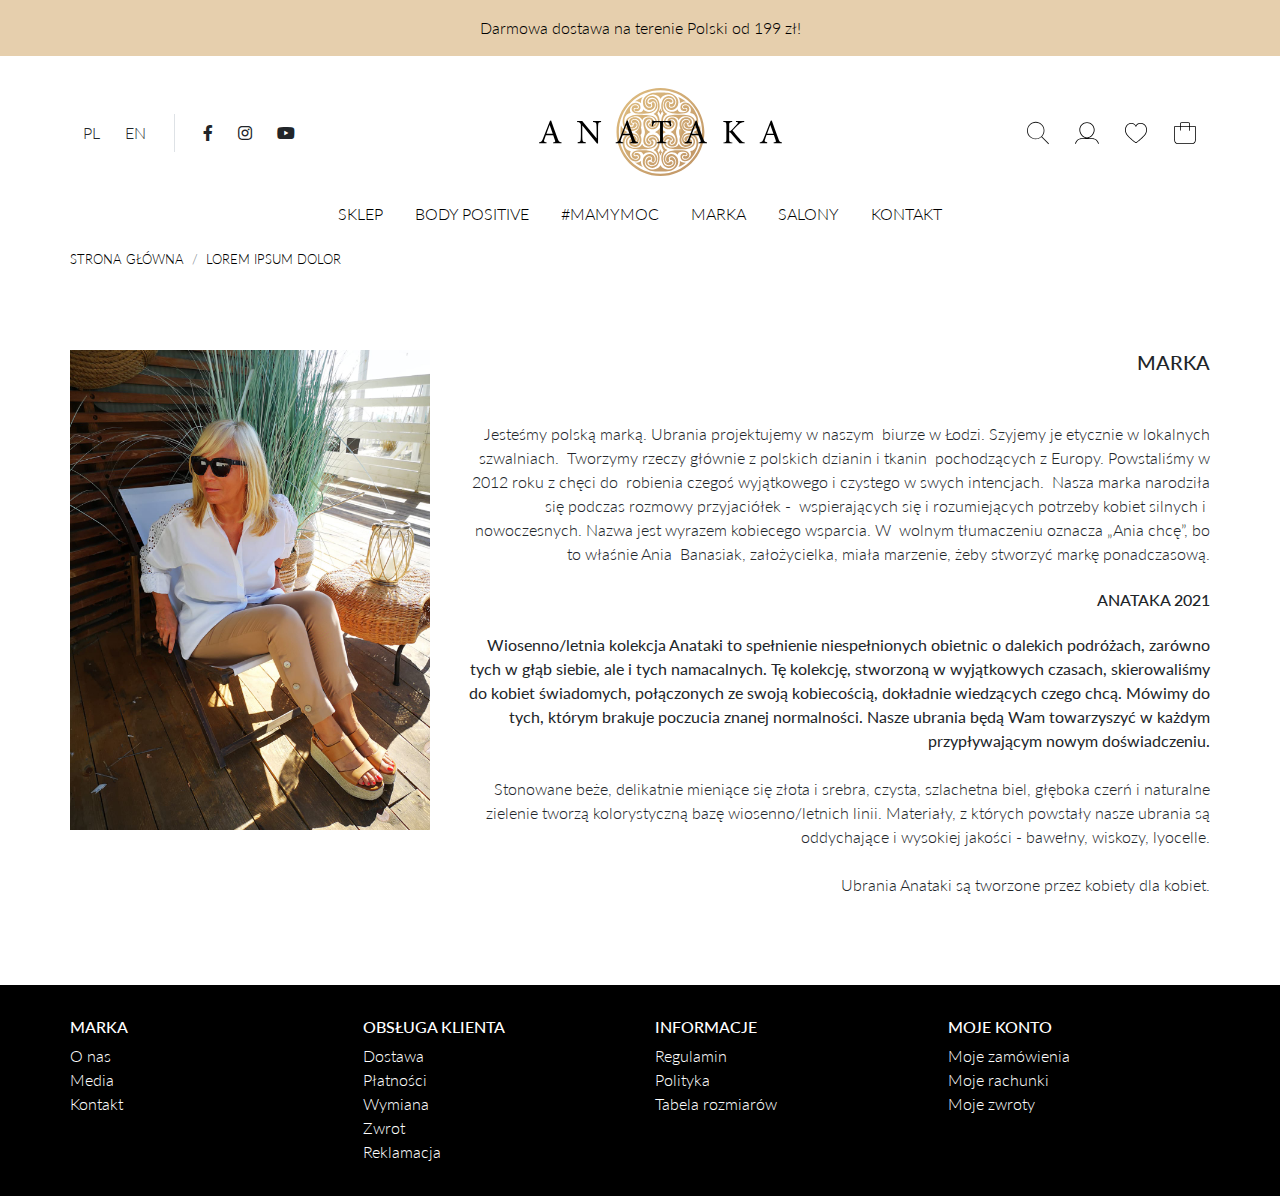
==== commit 67157464: "Update" ====
--- a/about.html
+++ b/about.html
@@ -9,7 +9,6 @@
     <link rel="stylesheet" href="https://fonts.googleapis.com/css?family=Lato:100,100i,300,300i,400,400i,700,700i,900,900i&amp;subset=latin-ext&amp;display=swap">
     <link rel="stylesheet" href="assets/fonts/fontawesome-all.min.css">
     <link rel="stylesheet" href="assets/fonts/line-awesome.min.css">
-    <link rel="stylesheet" href="assets/fonts/simple-line-icons.min.css">
     <link rel="stylesheet" href="assets/css/libs/flickity.css">
     <link rel="stylesheet" href="assets/css/libs/jquery.fancybox.css">
     <link rel="stylesheet" href="assets/css/overrides/flickity.compiled.css">
@@ -38,20 +37,20 @@
                         <div class="col-12 col-lg-auto order-1 order-lg-2 py-3">
                             <div class="d-flex justify-content-center"><a href="index.html"><img class="img-fluid" src="assets/img/anataka_logo.svg" style="height: 90px;"></a></div>
                         </div>
-                        <div class="col-12 col-sm-auto order-2 order-lg-1 py-3">
+                        <div class="col-12 col-sm-auto order-2 order-lg-1 pb-3 pt-lg-3">
+                            <div class="row justify-content-center">
+                                <div class="col-auto border-right">
+                                    <div class="btn-group" role="group"><button class="btn" type="button">PL</button><button class="btn" type="button">EN</button></div>
+                                </div>
+                                <div class="col-auto">
+                                    <div class="btn-group" role="group"><button class="btn" type="button"><i class="fab fa-facebook-f"></i></button><button class="btn" type="button"><i class="fab fa-instagram"></i></button><button class="btn" type="button"><i class="fab fa-youtube"></i></button></div>
+                                </div>
+                            </div>
+                        </div>
+                        <div class="col-12 col-sm-auto order-3 pb-3 pt-lg-3">
                             <div class="row justify-content-center">
                                 <div class="col-auto">
-                                    <div class="btn-group" role="group"><button class="btn" type="button">PL</button><button class="btn" type="button">EN</button></div>
-                                </div>
-                                <div class="col-auto">
-                                    <div class="btn-group" role="group"><button class="btn" type="button"><i class="fab fa-facebook-f"></i></button><button class="btn" type="button"><i class="fab fa-instagram"></i></button><button class="btn" type="button"><i class="fab fa-youtube"></i></button></div>
-                                </div>
-                            </div>
-                        </div>
-                        <div class="col-12 col-sm-auto order-3 py-3">
-                            <div class="row justify-content-center">
-                                <div class="col-auto">
-                                    <div class="btn-group align-items-center" role="group"><button class="btn d-flex align-items-center" type="button"><img class="img-fluid" src="assets/img/icons/ico_search.svg"></button><button class="btn d-flex align-items-center" type="button"><img class="img-fluid" src="assets/img/icons/ico_account.svg"></button><button class="btn d-flex align-items-center" type="button"><img class="img-fluid" src="assets/img/icons/ico_heart.svg"></button><button class="btn d-flex align-items-center" type="button"><img class="img-fluid" src="assets/img/icons/ico_bag.svg"></button><button class="btn d-flex d-lg-none align-items-center" type="button" data-target="#collapse__menu" data-toggle="collapse"><i class="icon-menu" style="font-size: 24px;"></i></button></div>
+                                    <div class="btn-group align-items-center" role="group"><button class="btn d-flex align-items-center" type="button" data-target="#modal__search" data-toggle="modal"><img class="img-fluid" src="assets/img/icons/ico_search.svg"></button><button class="btn d-flex align-items-center" type="button"><img class="img-fluid" src="assets/img/icons/ico_account.svg"></button><button class="btn d-flex align-items-center" type="button"><img class="img-fluid" src="assets/img/icons/ico_heart.svg"></button><button class="btn d-flex align-items-center" type="button"><img class="img-fluid" src="assets/img/icons/ico_bag.svg"></button><button class="btn d-flex d-lg-none align-items-center" type="button" data-target="#collapse__menu" data-toggle="collapse"><img src="assets/img/icons/icon-menu_2.svg" style="width: 24px;"></button></div>
                                 </div>
                             </div>
                         </div>
@@ -94,7 +93,7 @@
                         </ul>
                     </div>
                     <div class="d-lg-none" id="menu__mobile">
-                        <div id="collapse__menu" class="collapse show">
+                        <div id="collapse__menu" class="collapse">
                             <ul class="nav flex-column text-uppercase">
                                 <li class="nav-item"><span class="d-flex justify-content-between"><a class="active d-flex align-items-center" href="category.html">Sklep</a><button class="btn p-0 btn--noshadow" type="button" data-target="#collapse__menu__1" data-toggle="collapse"><i class="la la-plus"></i></button></span>
                                     <ul class="list-unstyled mb-0 px-3 collapse" id="collapse__menu__1">
@@ -197,6 +196,33 @@
             </div>
         </footer>
     </div>
+    <div>
+        <div class="modal fade" role="dialog" tabindex="-1" id="modal__search" data-backdrop="static" data-keyboard="false">
+            <div class="modal-dialog modal-dialog-centered" role="document">
+                <div class="modal-content">
+                    <div class="modal-body p-0">
+                        <div>
+                            <div class="row no-gutters justify-content-end">
+                                <div class="col-auto"><button class="btn btn-lg d-flex align-items-center p-2" type="button" data-target="#modal__search" data-toggle="modal"><i class="la la-times"></i></button></div>
+                            </div>
+                        </div>
+                        <form>
+                            <div class="p-5">
+                                <div class="form-row mb-3">
+                                    <div class="col"><input class="form-control form-control-lg" type="text" placeholder="Wpisz nazwę produktu"></div>
+                                </div>
+                                <div class="form-row">
+                                    <div class="col">
+                                        <div class="d-flex justify-content-end"><button class="btn btn-primary font-weight-bold" type="button">Wyszukaj w sklepie</button></div>
+                                    </div>
+                                </div>
+                            </div>
+                        </form>
+                    </div>
+                </div>
+            </div>
+        </div>
+    </div>
     <script src="assets/js/jquery.min.js"></script>
     <script src="assets/bootstrap/js/bootstrap.min.js"></script>
     <script src="assets/js/libs/jquery.fancybox.js"></script>
--- a/assets/css/fx/font-weight.compiled.css
+++ b/assets/css/fx/font-weight.compiled.css
@@ -1,35 +1,35 @@
 .font-weight--100 {
-  font-weight: 100;
+  font-weight: 100 !important;
 }
 
 .font-weight--200 {
-  font-weight: 200;
+  font-weight: 200 !important;
 }
 
 .font-weight--300 {
-  font-weight: 300;
+  font-weight: 300 !important;
 }
 
 .font-weight--400 {
-  font-weight: 400;
+  font-weight: 400 !important;
 }
 
 .font-weight--500 {
-  font-weight: 500;
+  font-weight: 500 !important;
 }
 
 .font-weight--600 {
-  font-weight: 600;
+  font-weight: 600 !important;
 }
 
 .font-weight--700 {
-  font-weight: 700;
+  font-weight: 700 !important;
 }
 
 .font-weight--800 {
-  font-weight: 800;
+  font-weight: 800 !important;
 }
 
 .font-weight--900 {
-  font-weight: 900;
+  font-weight: 900 !important;
 }--- a/assets/css/page.compiled.css
+++ b/assets/css/page.compiled.css
@@ -4,7 +4,7 @@
 }
 
 html {
-  background: white;
+  background: black;
 }
 
 .line-height-none {
@@ -53,4 +53,27 @@
 }
 .btn--noshadow:hover {
   opacity: 0.5;
+}
+
+ul.menu--categories .btn {
+  line-height: 1;
+}
+ul.menu--categories .btn i {
+  transition: transform 0.25s;
+}
+ul.menu--categories .btn[aria-expanded=true] i {
+  transform: rotate(90deg);
+}
+ul.menu--categories > li ul li a {
+  display: flex;
+  align-items: center;
+}
+ul.menu--categories > li ul li a:before {
+  content: "";
+  display: block;
+  width: 10px;
+  height: 1px;
+  background: black;
+  opacity: 0.5;
+  margin-right: 10px;
 }--- a/assets/css/sections/menu.compiled.css
+++ b/assets/css/sections/menu.compiled.css
@@ -21,7 +21,7 @@
   top: 100%;
   z-index: 1000;
   padding: 30px 45px;
-  background: rgba(255, 255, 255, 0.85);
+  background: rgba(255, 255, 255, 0.8);
   column-count: 3;
 }
 #menu__desktop ul.nav > li > ul li {
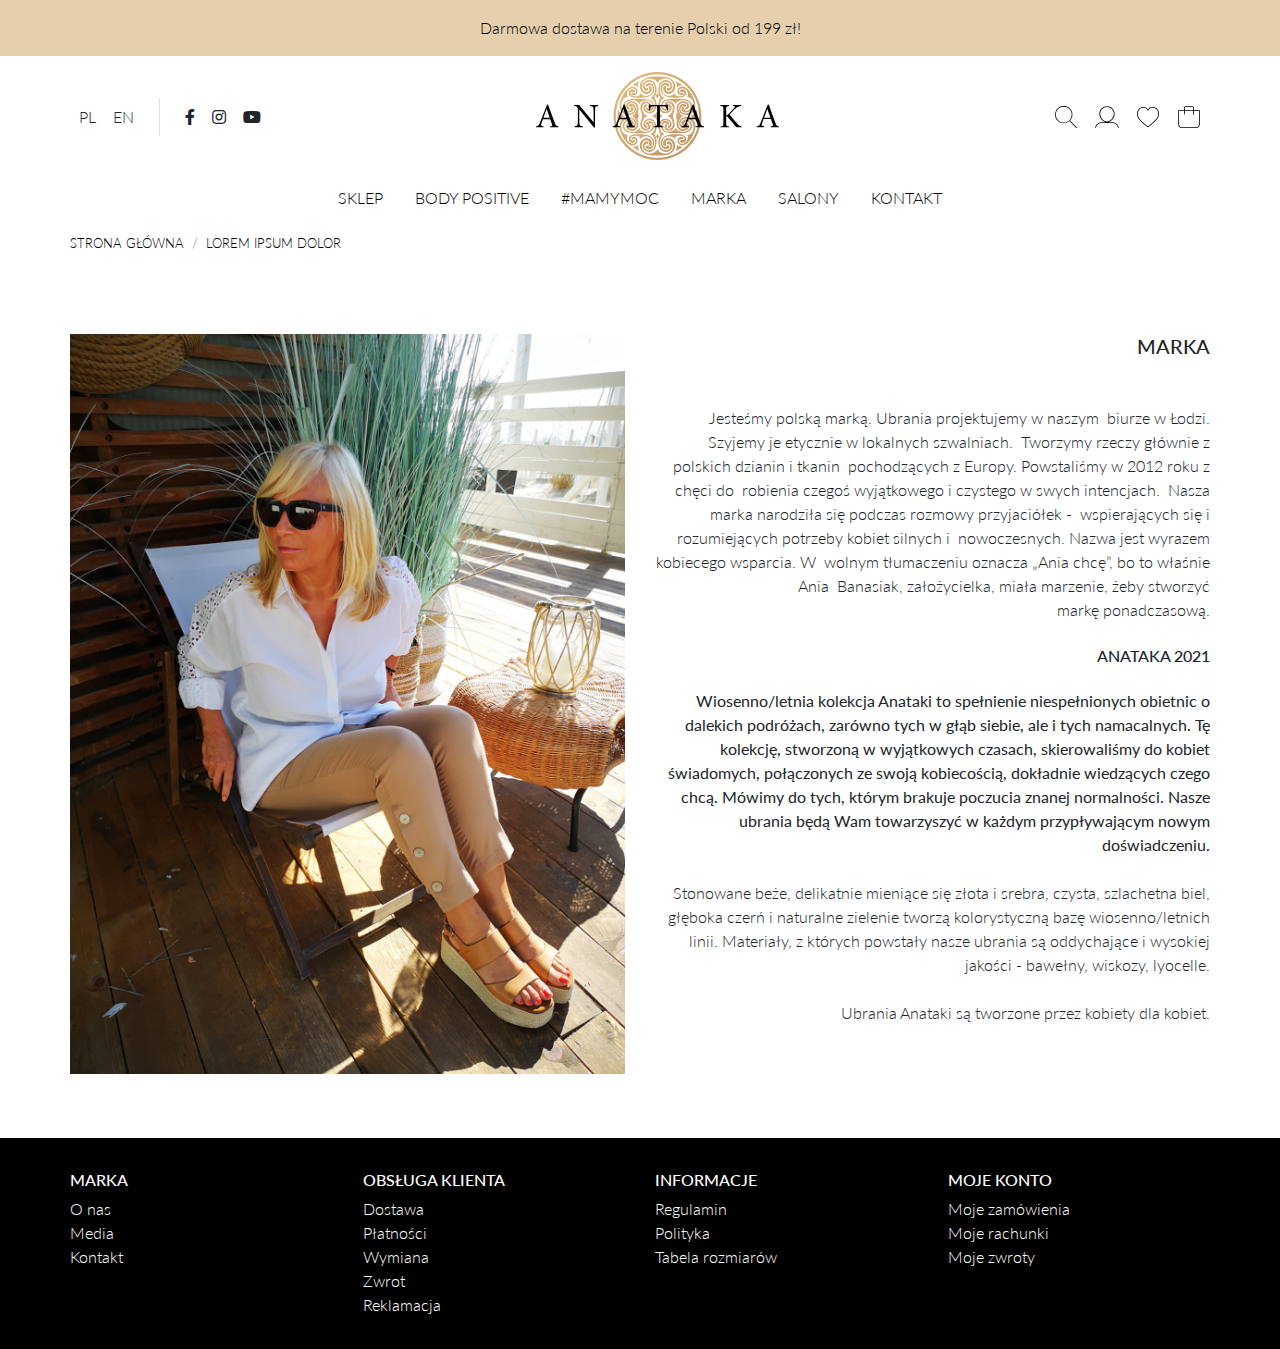
==== commit fff3b36b: "Update" ====
--- a/about.html
+++ b/about.html
@@ -9,20 +9,7 @@
     <link rel="stylesheet" href="https://fonts.googleapis.com/css?family=Lato:100,100i,300,300i,400,400i,700,700i,900,900i&amp;subset=latin-ext&amp;display=swap">
     <link rel="stylesheet" href="assets/fonts/fontawesome-all.min.css">
     <link rel="stylesheet" href="assets/fonts/line-awesome.min.css">
-    <link rel="stylesheet" href="assets/css/libs/flickity.css">
-    <link rel="stylesheet" href="assets/css/libs/jquery.fancybox.css">
-    <link rel="stylesheet" href="assets/css/overrides/flickity.compiled.css">
-    <link rel="stylesheet" href="assets/css/components/ratio.compiled.css">
-    <link rel="stylesheet" href="assets/css/fx/font-weight.compiled.css">
-    <link rel="stylesheet" href="assets/css/fx/opacity.compiled.css">
-    <link rel="stylesheet" href="assets/css/fx/sizes.compiled.css">
-    <link rel="stylesheet" href="assets/css/components/fullscreen-modal.compiled.css">
-    <link rel="stylesheet" href="assets/css/bootstrap/bootstrap-grid.compiled.css">
-    <link rel="stylesheet" href="assets/css/bootstrap/bootstrap-reboot.compiled.css">
-    <link rel="stylesheet" href="assets/css/bootstrap/bootstrap.compiled.css">
-    <link rel="stylesheet" href="assets/css/components/svg.compiled.css">
-    <link rel="stylesheet" href="assets/css/page.compiled.css">
-    <link rel="stylesheet" href="assets/css/sections/menu.compiled.css">
+    <link rel="stylesheet" href="assets/css/styles.min.css">
 </head>
 
 <body>
@@ -31,37 +18,33 @@
             <div class="bg-secondary p-3">
                 <p class="text-center mb-0"><a href="page.html">Darmowa dostawa na terenie Polski od 199 zł!</a></p>
             </div>
-            <div class="pt-3">
-                <div class="container">
-                    <div class="row justify-content-between align-items-center justify-content-sm-center justify-content-lg-between">
-                        <div class="col-12 col-lg-auto order-1 order-lg-2 py-3">
+            <div class="py-3">
+                <div class="container">
+                    <div class="row no-gutters justify-content-between align-items-center justify-content-sm-center justify-content-lg-between my-n2 mx-sm-n3">
+                        <div class="col-12 col-lg-auto order-1 order-lg-2 py-2 px-sm-3">
                             <div class="d-flex justify-content-center"><a href="index.html"><img class="img-fluid" src="assets/img/anataka_logo.svg" style="height: 90px;"></a></div>
                         </div>
-                        <div class="col-12 col-sm-auto order-2 order-lg-1 pb-3 pt-lg-3">
-                            <div class="row justify-content-center">
-                                <div class="col-auto border-right">
-                                    <div class="btn-group" role="group"><button class="btn" type="button">PL</button><button class="btn" type="button">EN</button></div>
-                                </div>
-                                <div class="col-auto">
-                                    <div class="btn-group" role="group"><button class="btn" type="button"><i class="fab fa-facebook-f"></i></button><button class="btn" type="button"><i class="fab fa-instagram"></i></button><button class="btn" type="button"><i class="fab fa-youtube"></i></button></div>
+                        <div class="col-auto col-sm-auto order-2 order-lg-1 py-2 px-sm-3">
+                            <div class="row no-gutters justify-content-center align-items-center mx-sm-n3">
+                                <div class="col-auto px-sm-3">
+                                    <div class="btn-group mb-0" role="group"><button class="btn px-2" type="button">PL</button><button class="btn px-2" type="button">EN</button></div>
+                                </div>
+                                <div class="col-auto d-none d-sm-block border-left px-sm-3">
+                                    <div class="btn-group mb-0" role="group"><button class="btn px-2" type="button"><i class="fab fa-facebook-f"></i></button><button class="btn px-2" type="button"><i class="fab fa-instagram"></i></button><button class="btn px-2" type="button"><i class="fab fa-youtube"></i></button></div>
                                 </div>
                             </div>
                         </div>
-                        <div class="col-12 col-sm-auto order-3 pb-3 pt-lg-3">
-                            <div class="row justify-content-center">
-                                <div class="col-auto">
-                                    <div class="btn-group align-items-center" role="group"><button class="btn d-flex align-items-center" type="button" data-target="#modal__search" data-toggle="modal"><img class="img-fluid" src="assets/img/icons/ico_search.svg"></button><button class="btn d-flex align-items-center" type="button"><img class="img-fluid" src="assets/img/icons/ico_account.svg"></button><button class="btn d-flex align-items-center" type="button"><img class="img-fluid" src="assets/img/icons/ico_heart.svg"></button><button class="btn d-flex align-items-center" type="button"><img class="img-fluid" src="assets/img/icons/ico_bag.svg"></button><button class="btn d-flex d-lg-none align-items-center" type="button" data-target="#collapse__menu" data-toggle="collapse"><img src="assets/img/icons/icon-menu_2.svg" style="width: 24px;"></button></div>
-                                </div>
-                            </div>
+                        <div class="col-auto col-sm-auto order-3 py-2 px-sm-3">
+                            <div class="btn-group align-items-center mb-0" role="group"><button class="btn d-flex align-items-center px-2" type="button" data-target="#modal__search" data-toggle="modal"><img class="img-fluid" src="assets/img/icons/ico_search.svg"></button><button class="btn d-flex align-items-center px-2" type="button"><img class="img-fluid" src="assets/img/icons/ico_account.svg"></button><button class="btn d-flex align-items-center px-2" type="button"><img class="img-fluid" src="assets/img/icons/ico_heart.svg"></button><button class="btn d-flex align-items-center px-2" type="button"><img class="img-fluid" src="assets/img/icons/ico_bag.svg"></button><button class="btn d-flex d-lg-none align-items-center px-2" type="button" data-target="#collapse__menu" data-toggle="collapse"><img src="assets/img/icons/icon-menu_2.svg" style="width: 24px;"></button></div>
                         </div>
                     </div>
                 </div>
             </div>
         </header>
         <main>
-            <div class="mb-3">
-                <div class="container">
-                    <div class="d-none d-lg-block" id="menu__desktop">
+            <div>
+                <div class="container">
+                    <div class="d-none d-lg-block mb-3" id="menu__desktop">
                         <ul class="nav text-uppercase justify-content-center">
                             <li class="nav-item"><a class="nav-link active" href="category.html">Sklep</a>
                                 <ul class="list-unstyled mb-0">
@@ -93,7 +76,7 @@
                         </ul>
                     </div>
                     <div class="d-lg-none" id="menu__mobile">
-                        <div id="collapse__menu" class="collapse">
+                        <div id="collapse__menu" class="collapse mb-2">
                             <ul class="nav flex-column text-uppercase">
                                 <li class="nav-item"><span class="d-flex justify-content-between"><a class="active d-flex align-items-center" href="category.html">Sklep</a><button class="btn p-0 btn--noshadow" type="button" data-target="#collapse__menu__1" data-toggle="collapse"><i class="la la-plus"></i></button></span>
                                     <ul class="list-unstyled mb-0 px-3 collapse" id="collapse__menu__1">
@@ -225,11 +208,7 @@
     </div>
     <script src="assets/js/jquery.min.js"></script>
     <script src="assets/bootstrap/js/bootstrap.min.js"></script>
-    <script src="assets/js/libs/jquery.fancybox.js"></script>
-    <script src="assets/js/libs/flickity.pkgd.min.js"></script>
-    <script src="assets/js/triggers/flickity.js"></script>
-    <script src="assets/js/components/svg.js"></script>
-    <script src="assets/js/page.js"></script>
+    <script src="assets/js/script.min.js"></script>
 </body>
 
 </html>--- a/assets/css/styles.min.css
+++ b/assets/css/styles.min.css
@@ -0,0 +1,17 @@
+@charset "UTF-8";#menu__desktop ul.nav>li,.carousel,.dropdown,.dropleft,.dropright,.dropup,.flickity-enabled{position:relative}.custom-range:focus,.fancybox-button:focus,.flickity-enabled:focus,button:focus:not(:focus-visible){outline:0}.flickity-viewport{overflow:hidden;position:relative}.flickity-slider{position:absolute;width:100%;height:100%}.flickity-enabled.is-draggable{-webkit-tap-highlight-color:transparent;-webkit-user-select:none;-moz-user-select:none;-ms-user-select:none;user-select:none}.flickity-enabled.is-draggable .flickity-viewport{cursor:move;cursor:-webkit-grab;cursor:grab}.fancybox-is-grabbing .fancybox-content,.flickity-enabled.is-draggable .flickity-viewport.is-pointer-down{cursor:-webkit-grabbing;cursor:grabbing}.flickity-button{position:absolute;background:hsla(0,0%,100%,.75);border:none;color:#333}.flickity-button:hover{background:#fff;cursor:pointer}.flickity-button:focus{outline:0;box-shadow:0 0 0 5px #19f}.flickity-button:active{opacity:.6}.flickity-button:disabled{opacity:.3;cursor:auto;pointer-events:none}.flickity-button-icon{fill:currentColor}.flickity-prev-next-button{top:50%;width:44px;height:44px;border-radius:50%;transform:translateY(-50%)}.flickity-prev-next-button.previous{left:10px}.flickity-prev-next-button.next{right:10px}.flickity-rtl .flickity-prev-next-button.previous{left:auto;right:10px}.flickity-rtl .flickity-prev-next-button.next{right:auto;left:10px}.flickity-prev-next-button .flickity-button-icon{position:absolute;left:20%;top:20%;width:60%;height:60%}.flickity-page-dots{position:absolute;width:100%;bottom:-25px;padding:0;margin:0;list-style:none;text-align:center;line-height:1}.flickity-rtl .flickity-page-dots{direction:rtl}.flickity-page-dots .dot{display:inline-block;width:10px;height:10px;margin:0 8px;background:#333;border-radius:50%;opacity:.25;cursor:pointer}.flickity-page-dots .dot.is-selected{opacity:1}.fancybox-is-open .fancybox-stage,body.compensate-for-scrollbar{overflow:hidden}.fancybox-active{height:auto}.fancybox-is-hidden{left:-9999px;margin:0;position:absolute!important;top:-9999px;visibility:hidden}.fancybox-container{-webkit-backface-visibility:hidden;height:100%;left:0;outline:0;position:fixed;-webkit-tap-highlight-color:transparent;top:0;-ms-touch-action:manipulation;touch-action:manipulation;transform:translateZ(0);width:100%;z-index:99992}.fancybox-container *{box-sizing:border-box}.fancybox-bg,.fancybox-inner,.fancybox-outer,.fancybox-stage{bottom:0;left:0;position:absolute;right:0;top:0}.fancybox-outer{-webkit-overflow-scrolling:touch;overflow-y:auto}.fancybox-bg{background:#1e1e1e;opacity:0;transition-duration:inherit;transition-property:opacity;transition-timing-function:cubic-bezier(.47,0,.74,.71)}.fancybox-is-open .fancybox-bg{opacity:.9;transition-timing-function:cubic-bezier(.22,.61,.36,1)}.fancybox-caption,.fancybox-infobar,.fancybox-navigation .fancybox-button,.fancybox-toolbar{direction:ltr;opacity:0;position:absolute;transition:opacity .25s,visibility .25s;visibility:hidden;z-index:99997}.fancybox-show-caption .fancybox-caption,.fancybox-show-infobar .fancybox-infobar,.fancybox-show-nav .fancybox-navigation .fancybox-button,.fancybox-show-toolbar .fancybox-toolbar{opacity:1;transition:opacity .25s,visibility;visibility:visible}.fancybox-infobar{color:#ccc;font-size:13px;-webkit-font-smoothing:subpixel-antialiased;height:44px;left:0;line-height:44px;min-width:44px;mix-blend-mode:difference;padding:0 10px;pointer-events:none;top:0;-webkit-touch-callout:none;-webkit-user-select:none;-moz-user-select:none;-ms-user-select:none;user-select:none}.fancybox-toolbar{right:0;top:0}.fancybox-stage{direction:ltr;overflow:visible;transform:translateZ(0);z-index:99994}.fancybox-slide{-webkit-backface-visibility:hidden;display:none;height:100%;left:0;outline:0;overflow:auto;-webkit-overflow-scrolling:touch;padding:44px;position:absolute;text-align:center;top:0;transition-property:transform,opacity;white-space:normal;width:100%;z-index:99994}.fancybox-slide::before{content:'';display:inline-block;font-size:0;height:100%;vertical-align:middle;width:0}.fancybox-is-sliding .fancybox-slide,.fancybox-show-thumbs .fancybox-thumbs,.fancybox-slide--current,.fancybox-slide--next,.fancybox-slide--previous,article,aside,figcaption,figure,footer,header,hgroup,main,nav,section{display:block}.fancybox-slide--image{overflow:hidden;padding:44px 0}.fancybox-button--fsenter svg:nth-child(2),.fancybox-button--fsexit svg:nth-child(1),.fancybox-button--pause svg:nth-child(1),.fancybox-button--play svg:nth-child(2),.fancybox-is-scaling .fancybox-close-small,.fancybox-is-zoomable.fancybox-can-pan .fancybox-close-small,.fancybox-slide--image::before,.flickity--slider.hide--arrows .flickity-prev-next-button,.flickity--slider.hide--nav .flickity-page-dots{display:none}.fancybox-slide--html{padding:6px}.fancybox-content{background:#fff;display:inline-block;margin:0;max-width:100%;overflow:auto;-webkit-overflow-scrolling:touch;padding:44px;position:relative;text-align:left;vertical-align:middle}.fancybox-slide--image .fancybox-content{animation-timing-function:cubic-bezier(.5,0,.14,1);-webkit-backface-visibility:hidden;background:0 0/100% 100% no-repeat;left:0;max-width:none;overflow:visible;padding:0;position:absolute;top:0;-ms-transform-origin:top left;transform-origin:top left;transition-property:transform,opacity;-webkit-user-select:none;-moz-user-select:none;-ms-user-select:none;user-select:none;z-index:99995}.fancybox-can-zoomOut .fancybox-content{cursor:zoom-out}.fancybox-can-zoomIn .fancybox-content{cursor:zoom-in}.fancybox-can-pan .fancybox-content,.fancybox-can-swipe .fancybox-content{cursor:-webkit-grab;cursor:grab}.fancybox-container [data-selectable=true]{cursor:text}.fancybox-image,.fancybox-spaceball{background:0 0;border:0;height:100%;left:0;margin:0;max-height:none;max-width:none;padding:0;position:absolute;top:0;-webkit-user-select:none;-moz-user-select:none;-ms-user-select:none;user-select:none;width:100%}.btn-group-vertical>.btn.active,.btn-group-vertical>.btn:active,.btn-group-vertical>.btn:focus,.btn-group-vertical>.btn:hover,.btn-group>.btn.active,.btn-group>.btn:active,.btn-group>.btn:focus,.btn-group>.btn:hover,.fancybox-spaceball,.z-index--1{z-index:1}.fancybox-slide--iframe .fancybox-content,.fancybox-slide--map .fancybox-content,.fancybox-slide--pdf .fancybox-content,.fancybox-slide--video .fancybox-content{height:100%;overflow:visible;padding:0;width:100%}.fancybox-slide--video .fancybox-content,html{background:#000}.fancybox-slide--map .fancybox-content{background:#e5e3df}.fancybox-slide--iframe .fancybox-content{background:#fff}.fancybox-iframe,.fancybox-video{background:0 0;border:0;display:block;height:100%;margin:0;overflow:hidden;padding:0;width:100%}.fancybox-iframe{left:0;position:absolute;top:0}.fancybox-error{background:#fff;cursor:default;max-width:400px;padding:40px;width:100%}.fancybox-error p{color:#444;font-size:16px;line-height:20px;margin:0;padding:0}.fancybox-button{background:rgba(30,30,30,.6);border:0;border-radius:0;box-shadow:none;cursor:pointer;display:inline-block;height:44px;margin:0;padding:10px;position:relative;transition:color .2s;vertical-align:top;visibility:inherit;width:44px}.fancybox-button,.fancybox-button:link,.fancybox-button:visited{color:#ccc}.fancybox-button:hover{color:#fff}.fancybox-button.fancybox-focus{outline:dotted 1px}.fancybox-button[disabled],.fancybox-button[disabled]:hover{color:#888;cursor:default;outline:0}.fancybox-button div{height:100%}.fancybox-button svg{display:block;height:100%;overflow:visible;position:relative;width:100%}.fancybox-button svg path{fill:currentColor;stroke-width:0}.fancybox-progress{background:#ff5268;height:2px;left:0;position:absolute;right:0;top:0;-ms-transform:scaleX(0);transform:scaleX(0);-ms-transform-origin:0;transform-origin:0;transition-property:transform;transition-timing-function:linear;z-index:99998}.fancybox-close-small{background:0 0;border:0;border-radius:0;color:#ccc;cursor:pointer;opacity:.8;padding:8px;position:absolute;right:-12px;top:-44px;z-index:401}.fancybox-close-small:hover{color:#fff;opacity:1}.fancybox-slide--html .fancybox-close-small{color:currentColor;padding:10px;right:0;top:0}.fancybox-slide--image.fancybox-is-scaling .fancybox-content{overflow:hidden}.fancybox-navigation .fancybox-button{background-clip:content-box;height:100px;opacity:0;position:absolute;top:calc(50% - 50px);width:70px}.fancybox-navigation .fancybox-button div{padding:7px}.fancybox-navigation .fancybox-button--arrow_left{left:0;left:env(safe-area-inset-left);padding:31px 26px 31px 6px}.fancybox-navigation .fancybox-button--arrow_right{padding:31px 6px 31px 26px;right:0;right:env(safe-area-inset-right)}.fancybox-caption{background:linear-gradient(to top,rgba(0,0,0,.85) 0,rgba(0,0,0,.3) 50%,rgba(0,0,0,.15) 65%,rgba(0,0,0,.075) 75.5%,rgba(0,0,0,.037) 82.85%,rgba(0,0,0,.019) 88%,rgba(0,0,0,0) 100%);bottom:0;color:#eee;font-size:14px;font-weight:400;left:0;line-height:1.5;padding:75px 44px 25px;pointer-events:none;right:0;text-align:center;z-index:99996}.fancybox-caption--separate{margin-top:-50px}.fancybox-caption__body{max-height:50vh;overflow:auto;pointer-events:all}.fancybox-caption a,.fancybox-caption a:link,.fancybox-caption a:visited{color:#ccc;text-decoration:none}.fancybox-caption a:hover{color:#fff;text-decoration:underline}.fancybox-loading{animation:1s linear infinite fancybox-rotate;background:0 0;border:4px solid #888;border-bottom-color:#fff;border-radius:50%;height:50px;left:50%;margin:-25px 0 0 -25px;opacity:.7;padding:0;position:absolute;top:50%;width:50px;z-index:99999}@keyframes fancybox-rotate{100%{transform:rotate(360deg)}}.fancybox-animated{transition-timing-function:cubic-bezier(0,0,.25,1)}.fancybox-fx-slide.fancybox-slide--previous{opacity:0;transform:translate3d(-100%,0,0)}.fancybox-fx-slide.fancybox-slide--next{opacity:0;transform:translate3d(100%,0,0)}.fancybox-fx-slide.fancybox-slide--current{opacity:1;transform:translate3d(0,0,0)}.fancybox-fx-fade.fancybox-slide--next,.fancybox-fx-fade.fancybox-slide--previous{opacity:0;transition-timing-function:cubic-bezier(.19,1,.22,1)}.fancybox-fx-fade.fancybox-slide--current{opacity:1}.fancybox-fx-zoom-in-out.fancybox-slide--previous{opacity:0;transform:scale3d(1.5,1.5,1.5)}.fancybox-fx-zoom-in-out.fancybox-slide--next{opacity:0;transform:scale3d(.5,.5,.5)}.fancybox-fx-zoom-in-out.fancybox-slide--current{opacity:1;transform:scale3d(1,1,1)}.fancybox-fx-rotate.fancybox-slide--previous{opacity:0;-ms-transform:rotate(-360deg);transform:rotate(-360deg)}.fancybox-fx-rotate.fancybox-slide--next{opacity:0;-ms-transform:rotate(360deg);transform:rotate(360deg)}.fancybox-fx-rotate.fancybox-slide--current{opacity:1;-ms-transform:rotate(0);transform:rotate(0)}.fancybox-fx-circular.fancybox-slide--previous{opacity:0;transform:scale3d(0,0,0) translate3d(-100%,0,0)}.fancybox-fx-circular.fancybox-slide--next{opacity:0;transform:scale3d(0,0,0) translate3d(100%,0,0)}.fancybox-fx-circular.fancybox-slide--current{opacity:1;transform:scale3d(1,1,1) translate3d(0,0,0)}.fancybox-fx-tube.fancybox-slide--previous{transform:translate3d(-100%,0,0) scale(.1) skew(-10deg)}.fancybox-fx-tube.fancybox-slide--next{transform:translate3d(100%,0,0) scale(.1) skew(10deg)}.fancybox-fx-tube.fancybox-slide--current{transform:translate3d(0,0,0) scale(1)}@media all and (max-height:576px){.fancybox-slide{padding-left:6px;padding-right:6px}.fancybox-slide--image{padding:6px 0}.fancybox-close-small{right:-6px}.fancybox-slide--image .fancybox-close-small{background:#4e4e4e;color:#f2f4f6;height:36px;opacity:1;padding:6px;right:0;top:0;width:36px}.fancybox-caption{padding-left:12px;padding-right:12px}}.fancybox-share{background:#f4f4f4;border-radius:3px;max-width:90%;padding:30px;text-align:center}.fancybox-share h1{color:#222;font-size:35px;font-weight:700;margin:0 0 20px}.fancybox-share p{margin:0;padding:0}.fancybox-share__button{border:0;border-radius:3px;display:inline-block;font-size:14px;font-weight:700;line-height:40px;margin:0 5px 10px;min-width:130px;padding:0 15px;text-decoration:none;transition:.2s;-webkit-user-select:none;-moz-user-select:none;-ms-user-select:none;user-select:none;white-space:nowrap}.fancybox-share__button:link,.fancybox-share__button:visited,.navbar-dark .navbar-brand,.navbar-dark .navbar-brand:focus,.navbar-dark .navbar-brand:hover,.navbar-dark .navbar-nav .active>.nav-link,.navbar-dark .navbar-nav .nav-link.active,.navbar-dark .navbar-nav .nav-link.show,.navbar-dark .navbar-nav .show>.nav-link,.navbar-dark .navbar-text a,.navbar-dark .navbar-text a:focus,.navbar-dark .navbar-text a:hover{color:#fff}.breadcrumb-item+.breadcrumb-item:hover::before,.card-link:hover,.fancybox-share__button:hover,.nav-link:focus,.nav-link:hover,.navbar-brand:focus,.navbar-brand:hover,.navbar-toggler:focus,.navbar-toggler:hover,a.badge:focus,a.badge:hover{text-decoration:none}.fancybox-share__button--fb{background:#3b5998}.fancybox-share__button--fb:hover{background:#344e86}.fancybox-share__button--pt{background:#bd081d}.fancybox-share__button--pt:hover{background:#aa0719}.fancybox-share__button--tw{background:#1da1f2}.fancybox-share__button--tw:hover{background:#0d95e8}.fancybox-share__button svg{height:25px;margin-right:7px;position:relative;top:-1px;vertical-align:middle;width:25px}.fancybox-share__button svg path{fill:#fff}.fancybox-share__input{background:0 0;border:0;border-bottom:1px solid #d7d7d7;border-radius:0;color:#5d5b5b;font-size:14px;margin:10px 0 0;outline:0;padding:10px 15px;width:100%}.fancybox-thumbs{background:#ddd;bottom:0;display:none;margin:0;-webkit-overflow-scrolling:touch;-ms-overflow-style:-ms-autohiding-scrollbar;padding:2px 2px 4px;position:absolute;right:0;-webkit-tap-highlight-color:transparent;top:0;width:212px;z-index:99995}.fancybox-thumbs-x{overflow-x:auto;overflow-y:hidden}.fancybox-show-thumbs .fancybox-inner{right:212px}.fancybox-thumbs__list{font-size:0;height:100%;list-style:none;margin:0;overflow-x:hidden;overflow-y:auto;padding:0;position:relative;white-space:nowrap;width:100%}.accordion>.card,.fancybox-thumbs-x .fancybox-thumbs__list,.modal-open{overflow:hidden}.fancybox-thumbs-y .fancybox-thumbs__list::-webkit-scrollbar{width:7px}.fancybox-thumbs-y .fancybox-thumbs__list::-webkit-scrollbar-track{background:#fff;border-radius:10px;box-shadow:inset 0 0 6px rgba(0,0,0,.3)}.fancybox-thumbs-y .fancybox-thumbs__list::-webkit-scrollbar-thumb{background:#2a2a2a;border-radius:10px}.fancybox-thumbs__list a{-webkit-backface-visibility:hidden;backface-visibility:hidden;background-color:rgba(0,0,0,.1);background-position:center center;background-repeat:no-repeat;background-size:cover;cursor:pointer;float:left;height:75px;margin:2px;max-height:calc(100% - 8px);max-width:calc(50% - 4px);outline:0;overflow:hidden;padding:0;position:relative;-webkit-tap-highlight-color:transparent;width:100px}.fancybox-thumbs__list a::before{border:6px solid #ff5268;bottom:0;content:'';left:0;opacity:0;position:absolute;right:0;top:0;transition:.2s cubic-bezier(.25,.46,.45,.94);z-index:99991}.fancybox-thumbs__list a:focus::before{opacity:.5}.fancybox-thumbs__list a.fancybox-thumbs-active::before{opacity:1}@media all and (max-width:576px){.fancybox-thumbs{width:110px}.fancybox-show-thumbs .fancybox-inner{right:110px}.fancybox-thumbs__list a{max-width:calc(100% - 10px)}}.flickity-viewport{width:100%;height:100%}.flickity--slider.arrows--white .flickity-prev-next-button{border-radius:0;background:0 0}.flickity--slider.arrows--white .flickity-prev-next-button svg *,.svg.text-white *{fill:#fff}.ratio{display:block;position:relative;width:100%}.ratio:after{content:"";display:block;padding-bottom:100%}.ratio>*{position:absolute;width:100%;height:100%;display:flex;justify-content:center;align-items:center}.ratio>*>* .svg,.ratio>*>* iframe,.ratio>*>img{position:absolute;width:100%;height:100%;left:0;top:0;object-fit:cover}.ratio.ratio-5-1:after{padding-bottom:calc(100% * 1 / 5)}.ratio.ratio-3-1:after{padding-bottom:calc(100% * 1 / 3)}.ratio.ratio-5-2:after{padding-bottom:calc(100% * 2 / 5)}.ratio.ratio-2-1:after{padding-bottom:calc(100% * 1 / 2)}.ratio.ratio-16-9:after{padding-bottom:calc(100% * 9 / 16)}.ratio.ratio-3-2:after{padding-bottom:calc(100% * 2 / 3)}.ratio.ratio-4-3:after{padding-bottom:calc(100% * 3 / 4)}.ratio.ratio-5-4:after{padding-bottom:calc(100% * 4 / 5)}.ratio.ratio-1-1:after{padding-bottom:calc(100% * 1 / 1)}.ratio.ratio-4-5:after{padding-bottom:calc(100% * 5 / 4)}.ratio.ratio-3-4:after{padding-bottom:calc(100% * 4 / 3)}.ratio.ratio-2-3:after{padding-bottom:calc(100% * 3 / 2)}.ratio.ratio-1-2:after{padding-bottom:calc(100% * 2 / 1)}@media screen and (min-width:1200px){.ratio-xl{display:block;position:relative;width:100%}.ratio-xl:after{content:"";display:block;padding-bottom:100%}.ratio-xl>*{position:absolute;width:100%;height:100%;display:flex;justify-content:center;align-items:center}.ratio-xl>*>* .svg,.ratio-xl>*>* iframe,.ratio-xl>*>img{position:absolute;width:100%;height:100%;left:0;top:0;object-fit:cover}.ratio-lg.ratio-xl-5-1:after,.ratio-md.ratio-xl-5-1:after,.ratio-sm.ratio-xl-5-1:after,.ratio-xl.ratio-xl-5-1:after,.ratio.ratio-xl-5-1:after{padding-bottom:calc(100% * 1 / 5)}.ratio-lg.ratio-xl-3-1:after,.ratio-md.ratio-xl-3-1:after,.ratio-sm.ratio-xl-3-1:after,.ratio-xl.ratio-xl-3-1:after,.ratio.ratio-xl-3-1:after{padding-bottom:calc(100% * 1 / 3)}.ratio-lg.ratio-xl-5-2:after,.ratio-md.ratio-xl-5-2:after,.ratio-sm.ratio-xl-5-2:after,.ratio-xl.ratio-xl-5-2:after,.ratio.ratio-xl-5-2:after{padding-bottom:calc(100% * 2 / 5)}.ratio-lg.ratio-xl-2-1:after,.ratio-md.ratio-xl-2-1:after,.ratio-sm.ratio-xl-2-1:after,.ratio-xl.ratio-xl-2-1:after,.ratio.ratio-xl-2-1:after{padding-bottom:calc(100% * 1 / 2)}.ratio-lg.ratio-xl-16-9:after,.ratio-md.ratio-xl-16-9:after,.ratio-sm.ratio-xl-16-9:after,.ratio-xl.ratio-xl-16-9:after,.ratio.ratio-xl-16-9:after{padding-bottom:calc(100% * 9 / 16)}.ratio-lg.ratio-xl-3-2:after,.ratio-md.ratio-xl-3-2:after,.ratio-sm.ratio-xl-3-2:after,.ratio-xl.ratio-xl-3-2:after,.ratio.ratio-xl-3-2:after{padding-bottom:calc(100% * 2 / 3)}.ratio-lg.ratio-xl-4-3:after,.ratio-md.ratio-xl-4-3:after,.ratio-sm.ratio-xl-4-3:after,.ratio-xl.ratio-xl-4-3:after,.ratio.ratio-xl-4-3:after{padding-bottom:calc(100% * 3 / 4)}.ratio-lg.ratio-xl-5-4:after,.ratio-md.ratio-xl-5-4:after,.ratio-sm.ratio-xl-5-4:after,.ratio-xl.ratio-xl-5-4:after,.ratio.ratio-xl-5-4:after{padding-bottom:calc(100% * 4 / 5)}.ratio-lg.ratio-xl-1-1:after,.ratio-md.ratio-xl-1-1:after,.ratio-sm.ratio-xl-1-1:after,.ratio-xl.ratio-xl-1-1:after,.ratio.ratio-xl-1-1:after{padding-bottom:calc(100% * 1 / 1)}.ratio-lg.ratio-xl-4-5:after,.ratio-md.ratio-xl-4-5:after,.ratio-sm.ratio-xl-4-5:after,.ratio-xl.ratio-xl-4-5:after,.ratio.ratio-xl-4-5:after{padding-bottom:calc(100% * 5 / 4)}.ratio-lg.ratio-xl-3-4:after,.ratio-md.ratio-xl-3-4:after,.ratio-sm.ratio-xl-3-4:after,.ratio-xl.ratio-xl-3-4:after,.ratio.ratio-xl-3-4:after{padding-bottom:calc(100% * 4 / 3)}.ratio-lg.ratio-xl-2-3:after,.ratio-md.ratio-xl-2-3:after,.ratio-sm.ratio-xl-2-3:after,.ratio-xl.ratio-xl-2-3:after,.ratio.ratio-xl-2-3:after{padding-bottom:calc(100% * 3 / 2)}.ratio-lg.ratio-xl-1-2:after,.ratio-md.ratio-xl-1-2:after,.ratio-sm.ratio-xl-1-2:after,.ratio-xl.ratio-xl-1-2:after,.ratio.ratio-xl-1-2:after{padding-bottom:calc(100% * 2 / 1)}}.font-weight--100{font-weight:100!important}.font-weight--200{font-weight:200!important}.font-weight--300{font-weight:300!important}.font-weight--400{font-weight:400!important}.font-weight--500{font-weight:500!important}.font-weight--600{font-weight:600!important}.font-weight--700{font-weight:700!important}.font-weight--800{font-weight:800!important}.font-weight--900{font-weight:900!important}.fade:not(.show),.modal-backdrop.fade,.opacity--0{opacity:0}.opacity--1{opacity:.01}.opacity--2{opacity:.02}.opacity--3{opacity:.03}.opacity--4{opacity:.04}.opacity--5{opacity:.05}.opacity--6{opacity:.06}.opacity--7{opacity:.07}.opacity--8{opacity:.08}.opacity--9{opacity:.09}.opacity--10{opacity:.1}.opacity--11{opacity:.11}.opacity--12{opacity:.12}.opacity--13{opacity:.13}.opacity--14{opacity:.14}.opacity--15{opacity:.15}.opacity--16{opacity:.16}.opacity--17{opacity:.17}.opacity--18{opacity:.18}.opacity--19{opacity:.19}.opacity--20{opacity:.2}.opacity--21{opacity:.21}.opacity--22{opacity:.22}.opacity--23{opacity:.23}.opacity--24{opacity:.24}.opacity--25{opacity:.25}.opacity--26{opacity:.26}.opacity--27{opacity:.27}.opacity--28{opacity:.28}.opacity--29{opacity:.29}.opacity--30{opacity:.3}.opacity--31{opacity:.31}.opacity--32{opacity:.32}.opacity--33{opacity:.33}.opacity--34{opacity:.34}.opacity--35{opacity:.35}.opacity--36{opacity:.36}.opacity--37{opacity:.37}.opacity--38{opacity:.38}.opacity--39{opacity:.39}.opacity--40{opacity:.4}.opacity--41{opacity:.41}.opacity--42{opacity:.42}.opacity--43{opacity:.43}.opacity--44{opacity:.44}.opacity--45{opacity:.45}.opacity--46{opacity:.46}.opacity--47{opacity:.47}.opacity--48{opacity:.48}.opacity--49{opacity:.49}.modal-backdrop.show,.opacity--50,header .btn:hover{opacity:.5}.opacity--51{opacity:.51}.opacity--52{opacity:.52}.opacity--53{opacity:.53}.opacity--54{opacity:.54}.opacity--55{opacity:.55}.opacity--56{opacity:.56}.opacity--57{opacity:.57}.opacity--58{opacity:.58}.opacity--59{opacity:.59}.opacity--60{opacity:.6}.opacity--61{opacity:.61}.opacity--62{opacity:.62}.opacity--63{opacity:.63}.opacity--64{opacity:.64}.btn.disabled,.btn:disabled,.opacity--65{opacity:.65}.opacity--66{opacity:.66}.opacity--67{opacity:.67}.opacity--68{opacity:.68}.opacity--69{opacity:.69}.opacity--70{opacity:.7}.opacity--71{opacity:.71}.opacity--72{opacity:.72}.opacity--73{opacity:.73}.opacity--74{opacity:.74}.close:not(:disabled):not(.disabled):focus,.close:not(:disabled):not(.disabled):hover,.opacity--75{opacity:.75}.opacity--76{opacity:.76}.opacity--77{opacity:.77}.opacity--78{opacity:.78}.opacity--79{opacity:.79}.opacity--80{opacity:.8}.opacity--81{opacity:.81}.opacity--82{opacity:.82}.opacity--83{opacity:.83}.opacity--84{opacity:.84}.opacity--85{opacity:.85}.opacity--86{opacity:.86}.opacity--87{opacity:.87}.opacity--88{opacity:.88}.opacity--89{opacity:.89}.opacity--90,.tooltip.show{opacity:.9}.opacity--91{opacity:.91}.opacity--92{opacity:.92}.opacity--93{opacity:.93}.opacity--94{opacity:.94}.opacity--95{opacity:.95}.opacity--96{opacity:.96}.opacity--97{opacity:.97}.opacity--98{opacity:.98}.opacity--99{opacity:.99}.carousel-indicators .active,.opacity--100,.toast.showing{opacity:1}.min--width--0{min-width:0!important}.min--height--0{min-height:0!important}.width--0{width:0!important}.height--0{height:0!important}.max--width--0{max-width:0!important}.max--width--0.svg{display:block;width:100%}.max--height--0{max-height:0!important}.max--height--0.svg{display:block;height:100%}.p--0,.pl--0,.pl-0,.px--0,.px-0{padding-left:0!important}.p--0,.pr--0,.pr-0,.px--0,.px-0{padding-right:0!important}.p--0,.pt--0,.pt-0,.py--0,.py-0{padding-top:0!important}.p--0,.pb--0,.pb-0,.py--0,.py-0{padding-bottom:0!important}.m--0,.m--reverse--0,.ml--0,.ml--reverse--0,.ml-0,.mx--0,.mx--reverse--0,.mx-0{margin-left:0!important}.m--0,.m--reverse--0,.mr--0,.mr--reverse--0,.mr-0,.mx--0,.mx--reverse--0,.mx-0{margin-right:0!important}.m--0,.m--reverse--0,.mt--0,.mt--reverse--0,.mt-0,.my--0,.my--reverse--0,.my-0{margin-top:0!important}.m--0,.m--reverse--0,.mb--0,.mb--reverse--0,.mb-0,.my--0,.my--reverse--0,.my-0{margin-bottom:0!important}.top--0{top:0}.right--0{right:0}.bottom--0{bottom:0}.left--0{left:0}.bs-tooltip-auto[x-placement^=bottom] .arrow,.bs-tooltip-bottom .arrow,.top--reverse--0{top:0}.carousel-control-next,.right--reverse--0{right:0}.bottom--reverse--0,.bs-tooltip-auto[x-placement^=top] .arrow,.bs-tooltip-top .arrow{bottom:0}.carousel-control-prev,.left--reverse--0{left:0}.z-index--0,.z-index--reverse--0{z-index:0}.border--0{border-width:0!important}.border-radius--0,.rounded-0{border-radius:0!important}.min--width--1{min-width:1px!important}.min--height--1{min-height:1px!important}.width--1{width:1px!important}.height--1{height:1px!important}.max--width--1{max-width:1px!important}.max--width--1.svg{display:block;width:100%}.max--height--1{max-height:1px!important}.max--height--1.svg{display:block;height:100%}.p--1,.pl--1,.px--1{padding-left:1px!important}.p--1,.pr--1,.px--1{padding-right:1px!important}.p--1,.pt--1,.py--1{padding-top:1px!important}.p--1,.pb--1,.py--1{padding-bottom:1px!important}.m--1,.ml--1,.mx--1{margin-left:1px!important}.m--1,.mr--1,.mx--1{margin-right:1px!important}.m--1,.mt--1,.my--1{margin-top:1px!important}.m--1,.mb--1,.my--1{margin-bottom:1px!important}.m--reverse--1,.ml--reverse--1,.mx--reverse--1{margin-left:-1px!important}.m--reverse--1,.mr--reverse--1,.mx--reverse--1{margin-right:-1px!important}.m--reverse--1,.mt--reverse--1,.my--reverse--1{margin-top:-1px!important}.m--reverse--1,.mb--reverse--1,.my--reverse--1{margin-bottom:-1px!important}.top--1{top:1px}.right--1{right:1px}.bottom--1{bottom:1px}.left--1{left:1px}.top--reverse--1{top:-1px}.right--reverse--1{right:-1px}.bottom--reverse--1{bottom:-1px}.left--reverse--1{left:-1px}.z-index--reverse--1{z-index:-1}.border--1{border-width:1px!important}.border-radius--1{border-radius:1px!important}.min--width--2{min-width:2px!important}.min--height--2{min-height:2px!important}.width--2{width:2px!important}.height--2{height:2px!important}.max--width--2{max-width:2px!important}.max--width--2.svg{display:block;width:100%}.max--height--2{max-height:2px!important}.max--height--2.svg{display:block;height:100%}.p--2,.pl--2,.px--2{padding-left:2px!important}.p--2,.pr--2,.px--2{padding-right:2px!important}.p--2,.pt--2,.py--2{padding-top:2px!important}.p--2,.pb--2,.py--2{padding-bottom:2px!important}.m--2,.ml--2,.mx--2{margin-left:2px!important}.m--2,.mr--2,.mx--2{margin-right:2px!important}.m--2,.mt--2,.my--2{margin-top:2px!important}.m--2,.mb--2,.my--2{margin-bottom:2px!important}.m--reverse--2,.ml--reverse--2,.mx--reverse--2{margin-left:-2px!important}.m--reverse--2,.mr--reverse--2,.mx--reverse--2{margin-right:-2px!important}.m--reverse--2,.mt--reverse--2,.my--reverse--2{margin-top:-2px!important}.m--reverse--2,.mb--reverse--2,.my--reverse--2{margin-bottom:-2px!important}.top--2{top:2px}.right--2{right:2px}.bottom--2{bottom:2px}.left--2{left:2px}.top--reverse--2{top:-2px}.right--reverse--2{right:-2px}.bottom--reverse--2{bottom:-2px}.left--reverse--2{left:-2px}.z-index--2{z-index:2}.z-index--reverse--2{z-index:-2}.border--2{border-width:2px!important}.border-radius--2{border-radius:2px!important}.min--width--3{min-width:3px!important}.min--height--3{min-height:3px!important}.width--3{width:3px!important}.height--3{height:3px!important}.max--width--3{max-width:3px!important}.max--width--3.svg{display:block;width:100%}.max--height--3{max-height:3px!important}.max--height--3.svg{display:block;height:100%}.p--3,.pl--3,.px--3{padding-left:3px!important}.p--3,.pr--3,.px--3{padding-right:3px!important}.p--3,.pt--3,.py--3{padding-top:3px!important}.p--3,.pb--3,.py--3{padding-bottom:3px!important}.m--3,.ml--3,.mx--3{margin-left:3px!important}.m--3,.mr--3,.mx--3{margin-right:3px!important}.m--3,.mt--3,.my--3{margin-top:3px!important}.m--3,.mb--3,.my--3{margin-bottom:3px!important}.m--reverse--3,.ml--reverse--3,.mx--reverse--3{margin-left:-3px!important}.m--reverse--3,.mr--reverse--3,.mx--reverse--3{margin-right:-3px!important}.m--reverse--3,.mt--reverse--3,.my--reverse--3{margin-top:-3px!important}.m--reverse--3,.mb--reverse--3,.my--reverse--3{margin-bottom:-3px!important}.top--3{top:3px}.right--3{right:3px}.bottom--3{bottom:3px}.left--3{left:3px}.top--reverse--3{top:-3px}.right--reverse--3{right:-3px}.bottom--reverse--3{bottom:-3px}.left--reverse--3{left:-3px}.input-group-append .btn:focus,.input-group-prepend .btn:focus,.input-group>.custom-file .custom-file-input:focus~.custom-file-label,.input-group>.custom-select:focus,.input-group>.form-control:focus,.z-index--3{z-index:3}.z-index--reverse--3{z-index:-3}.border--3{border-width:3px!important}.border-radius--3{border-radius:3px!important}.min--width--4{min-width:4px!important}.min--height--4{min-height:4px!important}.width--4{width:4px!important}.height--4{height:4px!important}.max--width--4{max-width:4px!important}.max--width--4.svg{display:block;width:100%}.max--height--4{max-height:4px!important}.max--height--4.svg{display:block;height:100%}.p--4,.pl--4,.px--4{padding-left:4px!important}.p--4,.pr--4,.px--4{padding-right:4px!important}.p--4,.pt--4,.py--4{padding-top:4px!important}.p--4,.pb--4,.py--4{padding-bottom:4px!important}.m--4,.ml--4,.mx--4{margin-left:4px!important}.m--4,.mr--4,.mx--4{margin-right:4px!important}.m--4,.mt--4,.my--4{margin-top:4px!important}.m--4,.mb--4,.my--4{margin-bottom:4px!important}.m--reverse--4,.ml--reverse--4,.mx--reverse--4{margin-left:-4px!important}.m--reverse--4,.mr--reverse--4,.mx--reverse--4{margin-right:-4px!important}.m--reverse--4,.mt--reverse--4,.my--reverse--4{margin-top:-4px!important}.m--reverse--4,.mb--reverse--4,.my--reverse--4{margin-bottom:-4px!important}.top--4{top:4px}.right--4{right:4px}.bottom--4{bottom:4px}.left--4{left:4px}.top--reverse--4{top:-4px}.right--reverse--4{right:-4px}.bottom--reverse--4{bottom:-4px}.left--reverse--4{left:-4px}.input-group>.custom-file .custom-file-input:focus,.z-index--4{z-index:4}.z-index--reverse--4{z-index:-4}.border--4{border-width:4px!important}.border-radius--4{border-radius:4px!important}.min--width--5{min-width:5px!important}.min--height--5{min-height:5px!important}.width--5{width:5px!important}.height--5{height:5px!important}.max--width--5{max-width:5px!important}.max--width--5.svg{display:block;width:100%}.max--height--5{max-height:5px!important}.max--height--5.svg{display:block;height:100%}.p--5,.pl--5,.px--5{padding-left:5px!important}.p--5,.pr--5,.px--5{padding-right:5px!important}.p--5,.pt--5,.py--5{padding-top:5px!important}.p--5,.pb--5,.py--5{padding-bottom:5px!important}.m--5,.ml--5,.mx--5{margin-left:5px!important}.m--5,.mr--5,.mx--5{margin-right:5px!important}.m--5,.mt--5,.my--5{margin-top:5px!important}.m--5,.mb--5,.my--5{margin-bottom:5px!important}.m--reverse--5,.ml--reverse--5,.mx--reverse--5{margin-left:-5px!important}.m--reverse--5,.mr--reverse--5,.mx--reverse--5{margin-right:-5px!important}.m--reverse--5,.mt--reverse--5,.my--reverse--5{margin-top:-5px!important}.m--reverse--5,.mb--reverse--5,.my--reverse--5{margin-bottom:-5px!important}.top--5{top:5px}.right--5{right:5px}.bottom--5{bottom:5px}.form-row>.col>.invalid-tooltip,.form-row>.col>.valid-tooltip,.form-row>[class*=col-]>.invalid-tooltip,.form-row>[class*=col-]>.valid-tooltip,.left--5{left:5px}.top--reverse--5{top:-5px}.right--reverse--5{right:-5px}.bottom--reverse--5{bottom:-5px}.left--reverse--5{left:-5px}.z-index--5{z-index:5}.z-index--reverse--5{z-index:-5}.border--5{border-width:5px!important}.border-radius--5{border-radius:5px!important}.min--width--6{min-width:6px!important}.min--height--6{min-height:6px!important}.width--6{width:6px!important}.height--6{height:6px!important}.max--width--6{max-width:6px!important}.max--width--6.svg{display:block;width:100%}.max--height--6{max-height:6px!important}.max--height--6.svg{display:block;height:100%}.p--6,.pl--6,.px--6{padding-left:6px!important}.p--6,.pr--6,.px--6{padding-right:6px!important}.p--6,.pt--6,.py--6{padding-top:6px!important}.p--6,.pb--6,.py--6{padding-bottom:6px!important}.m--6,.ml--6,.mx--6{margin-left:6px!important}.m--6,.mr--6,.mx--6{margin-right:6px!important}.m--6,.mt--6,.my--6{margin-top:6px!important}.m--6,.mb--6,.my--6{margin-bottom:6px!important}.m--reverse--6,.ml--reverse--6,.mx--reverse--6{margin-left:-6px!important}.m--reverse--6,.mr--reverse--6,.mx--reverse--6{margin-right:-6px!important}.m--reverse--6,.mt--reverse--6,.my--reverse--6{margin-top:-6px!important}.m--reverse--6,.mb--reverse--6,.my--reverse--6{margin-bottom:-6px!important}.top--6{top:6px}.right--6{right:6px}.bottom--6{bottom:6px}.left--6{left:6px}.top--reverse--6{top:-6px}.right--reverse--6{right:-6px}.bottom--reverse--6{bottom:-6px}.left--reverse--6{left:-6px}.z-index--6{z-index:6}.z-index--reverse--6{z-index:-6}.border--6{border-width:6px!important}.border-radius--6{border-radius:6px!important}.min--width--7{min-width:7px!important}.min--height--7{min-height:7px!important}.width--7{width:7px!important}.height--7{height:7px!important}.max--width--7{max-width:7px!important}.max--width--7.svg{display:block;width:100%}.max--height--7{max-height:7px!important}.max--height--7.svg{display:block;height:100%}.p--7,.pl--7,.px--7{padding-left:7px!important}.p--7,.pr--7,.px--7{padding-right:7px!important}.p--7,.pt--7,.py--7{padding-top:7px!important}.p--7,.pb--7,.py--7{padding-bottom:7px!important}.m--7,.ml--7,.mx--7{margin-left:7px!important}.m--7,.mr--7,.mx--7{margin-right:7px!important}.m--7,.mt--7,.my--7{margin-top:7px!important}.m--7,.mb--7,.my--7{margin-bottom:7px!important}.m--reverse--7,.ml--reverse--7,.mx--reverse--7{margin-left:-7px!important}.m--reverse--7,.mr--reverse--7,.mx--reverse--7{margin-right:-7px!important}.m--reverse--7,.mt--reverse--7,.my--reverse--7{margin-top:-7px!important}.m--reverse--7,.mb--reverse--7,.my--reverse--7{margin-bottom:-7px!important}.top--7{top:7px}.right--7{right:7px}.bottom--7{bottom:7px}.left--7{left:7px}.top--reverse--7{top:-7px}.right--reverse--7{right:-7px}.bottom--reverse--7{bottom:-7px}.left--reverse--7{left:-7px}.z-index--7{z-index:7}.z-index--reverse--7{z-index:-7}.border--7{border-width:7px!important}.border-radius--7{border-radius:7px!important}.min--width--8{min-width:8px!important}.min--height--8{min-height:8px!important}.width--8{width:8px!important}.height--8{height:8px!important}.max--width--8{max-width:8px!important}.max--width--8.svg{display:block;width:100%}.max--height--8{max-height:8px!important}.max--height--8.svg{display:block;height:100%}.p--8,.pl--8,.px--8{padding-left:8px!important}.p--8,.pr--8,.px--8{padding-right:8px!important}.p--8,.pt--8,.py--8{padding-top:8px!important}.p--8,.pb--8,.py--8{padding-bottom:8px!important}.m--8,.ml--8,.mx--8{margin-left:8px!important}.m--8,.mr--8,.mx--8{margin-right:8px!important}.m--8,.mt--8,.my--8{margin-top:8px!important}.m--8,.mb--8,.my--8{margin-bottom:8px!important}.m--reverse--8,.ml--reverse--8,.mx--reverse--8{margin-left:-8px!important}.m--reverse--8,.mr--reverse--8,.mx--reverse--8{margin-right:-8px!important}.m--reverse--8,.mt--reverse--8,.my--reverse--8{margin-top:-8px!important}.m--reverse--8,.mb--reverse--8,.my--reverse--8{margin-bottom:-8px!important}.top--8{top:8px}.right--8{right:8px}.bottom--8{bottom:8px}.left--8{left:8px}.top--reverse--8{top:-8px}.right--reverse--8{right:-8px}.bottom--reverse--8{bottom:-8px}.left--reverse--8{left:-8px}.z-index--8{z-index:8}.z-index--reverse--8{z-index:-8}.border--8{border-width:8px!important}.border-radius--8{border-radius:8px!important}.min--width--9{min-width:9px!important}.min--height--9{min-height:9px!important}.width--9{width:9px!important}.height--9{height:9px!important}.max--width--9{max-width:9px!important}.max--width--9.svg{display:block;width:100%}.max--height--9{max-height:9px!important}.max--height--9.svg{display:block;height:100%}.p--9,.pl--9,.px--9{padding-left:9px!important}.p--9,.pr--9,.px--9{padding-right:9px!important}.p--9,.pt--9,.py--9{padding-top:9px!important}.p--9,.pb--9,.py--9{padding-bottom:9px!important}.m--9,.ml--9,.mx--9{margin-left:9px!important}.m--9,.mr--9,.mx--9{margin-right:9px!important}.m--9,.mt--9,.my--9{margin-top:9px!important}.m--9,.mb--9,.my--9{margin-bottom:9px!important}.m--reverse--9,.ml--reverse--9,.mx--reverse--9{margin-left:-9px!important}.m--reverse--9,.mr--reverse--9,.mx--reverse--9{margin-right:-9px!important}.m--reverse--9,.mt--reverse--9,.my--reverse--9{margin-top:-9px!important}.m--reverse--9,.mb--reverse--9,.my--reverse--9{margin-bottom:-9px!important}.top--9{top:9px}.right--9{right:9px}.bottom--9{bottom:9px}.left--9{left:9px}.top--reverse--9{top:-9px}.right--reverse--9{right:-9px}.bottom--reverse--9{bottom:-9px}.left--reverse--9{left:-9px}.z-index--9{z-index:9}.z-index--reverse--9{z-index:-9}.border--9{border-width:9px!important}.border-radius--9{border-radius:9px!important}.min--width--10{min-width:10px!important}.min--height--10{min-height:10px!important}.width--10{width:10px!important}.height--10{height:10px!important}.max--width--10{max-width:10px!important}.max--width--10.svg{display:block;width:100%}.max--height--10{max-height:10px!important}.max--height--10.svg{display:block;height:100%}.p--10,.pl--10,.px--10{padding-left:10px!important}.p--10,.pr--10,.px--10{padding-right:10px!important}.p--10,.pt--10,.py--10{padding-top:10px!important}.p--10,.pb--10,.py--10{padding-bottom:10px!important}.m--10,.ml--10,.mx--10{margin-left:10px!important}.m--10,.mr--10,.mx--10{margin-right:10px!important}.m--10,.mt--10,.my--10{margin-top:10px!important}.m--10,.mb--10,.my--10{margin-bottom:10px!important}.m--reverse--10,.ml--reverse--10,.mx--reverse--10{margin-left:-10px!important}.m--reverse--10,.mr--reverse--10,.mx--reverse--10{margin-right:-10px!important}.m--reverse--10,.mt--reverse--10,.my--reverse--10{margin-top:-10px!important}.m--reverse--10,.mb--reverse--10,.my--reverse--10{margin-bottom:-10px!important}.top--10{top:10px}.right--10{right:10px}.bottom--10{bottom:10px}.left--10{left:10px}.top--reverse--10{top:-10px}.right--reverse--10{right:-10px}.bottom--reverse--10{bottom:-10px}.left--reverse--10{left:-10px}.z-index--10{z-index:10}.z-index--reverse--10{z-index:-10}.border--10{border-width:10px!important}.border-radius--10{border-radius:10px!important}.min--width--11{min-width:11px!important}.min--height--11{min-height:11px!important}.width--11{width:11px!important}.height--11{height:11px!important}.max--width--11{max-width:11px!important}.max--width--11.svg{display:block;width:100%}.max--height--11{max-height:11px!important}.max--height--11.svg{display:block;height:100%}.p--11,.pl--11,.px--11{padding-left:11px!important}.p--11,.pr--11,.px--11{padding-right:11px!important}.p--11,.pt--11,.py--11{padding-top:11px!important}.p--11,.pb--11,.py--11{padding-bottom:11px!important}.m--11,.ml--11,.mx--11{margin-left:11px!important}.m--11,.mr--11,.mx--11{margin-right:11px!important}.m--11,.mt--11,.my--11{margin-top:11px!important}.m--11,.mb--11,.my--11{margin-bottom:11px!important}.m--reverse--11,.ml--reverse--11,.mx--reverse--11{margin-left:-11px!important}.m--reverse--11,.mr--reverse--11,.mx--reverse--11{margin-right:-11px!important}.m--reverse--11,.mt--reverse--11,.my--reverse--11{margin-top:-11px!important}.m--reverse--11,.mb--reverse--11,.my--reverse--11{margin-bottom:-11px!important}.top--11{top:11px}.right--11{right:11px}.bottom--11{bottom:11px}.left--11{left:11px}.top--reverse--11{top:-11px}.right--reverse--11{right:-11px}.bottom--reverse--11{bottom:-11px}.left--reverse--11{left:-11px}.z-index--11{z-index:11}.z-index--reverse--11{z-index:-11}.border--11{border-width:11px!important}.border-radius--11{border-radius:11px!important}.min--width--12{min-width:12px!important}.min--height--12{min-height:12px!important}.width--12{width:12px!important}.height--12{height:12px!important}.max--width--12{max-width:12px!important}.max--width--12.svg{display:block;width:100%}.max--height--12{max-height:12px!important}.max--height--12.svg{display:block;height:100%}.p--12,.pl--12,.px--12{padding-left:12px!important}.p--12,.pr--12,.px--12{padding-right:12px!important}.p--12,.pt--12,.py--12{padding-top:12px!important}.p--12,.pb--12,.py--12{padding-bottom:12px!important}.m--12,.ml--12,.mx--12{margin-left:12px!important}.m--12,.mr--12,.mx--12{margin-right:12px!important}.m--12,.mt--12,.my--12{margin-top:12px!important}.m--12,.mb--12,.my--12{margin-bottom:12px!important}.m--reverse--12,.ml--reverse--12,.mx--reverse--12{margin-left:-12px!important}.m--reverse--12,.mr--reverse--12,.mx--reverse--12{margin-right:-12px!important}.m--reverse--12,.mt--reverse--12,.my--reverse--12{margin-top:-12px!important}.m--reverse--12,.mb--reverse--12,.my--reverse--12{margin-bottom:-12px!important}.top--12{top:12px}.right--12{right:12px}.bottom--12{bottom:12px}.left--12{left:12px}.top--reverse--12{top:-12px}.right--reverse--12{right:-12px}.bottom--reverse--12{bottom:-12px}.left--reverse--12{left:-12px}.z-index--12{z-index:12}.z-index--reverse--12{z-index:-12}.border--12{border-width:12px!important}.border-radius--12{border-radius:12px!important}.min--width--13{min-width:13px!important}.min--height--13{min-height:13px!important}.width--13{width:13px!important}.height--13{height:13px!important}.max--width--13{max-width:13px!important}.max--width--13.svg{display:block;width:100%}.max--height--13{max-height:13px!important}.max--height--13.svg{display:block;height:100%}.p--13,.pl--13,.px--13{padding-left:13px!important}.p--13,.pr--13,.px--13{padding-right:13px!important}.p--13,.pt--13,.py--13{padding-top:13px!important}.p--13,.pb--13,.py--13{padding-bottom:13px!important}.m--13,.ml--13,.mx--13{margin-left:13px!important}.m--13,.mr--13,.mx--13{margin-right:13px!important}.m--13,.mt--13,.my--13{margin-top:13px!important}.m--13,.mb--13,.my--13{margin-bottom:13px!important}.m--reverse--13,.ml--reverse--13,.mx--reverse--13{margin-left:-13px!important}.m--reverse--13,.mr--reverse--13,.mx--reverse--13{margin-right:-13px!important}.m--reverse--13,.mt--reverse--13,.my--reverse--13{margin-top:-13px!important}.m--reverse--13,.mb--reverse--13,.my--reverse--13{margin-bottom:-13px!important}.top--13{top:13px}.right--13{right:13px}.bottom--13{bottom:13px}.left--13{left:13px}.top--reverse--13{top:-13px}.right--reverse--13{right:-13px}.bottom--reverse--13{bottom:-13px}.left--reverse--13{left:-13px}.z-index--13{z-index:13}.z-index--reverse--13{z-index:-13}.border--13{border-width:13px!important}.border-radius--13{border-radius:13px!important}.min--width--14{min-width:14px!important}.min--height--14{min-height:14px!important}.width--14{width:14px!important}.height--14{height:14px!important}.max--width--14{max-width:14px!important}.max--width--14.svg{display:block;width:100%}.max--height--14{max-height:14px!important}.max--height--14.svg{display:block;height:100%}.p--14,.pl--14,.px--14{padding-left:14px!important}.p--14,.pr--14,.px--14{padding-right:14px!important}.p--14,.pt--14,.py--14{padding-top:14px!important}.p--14,.pb--14,.py--14{padding-bottom:14px!important}.m--14,.ml--14,.mx--14{margin-left:14px!important}.m--14,.mr--14,.mx--14{margin-right:14px!important}.m--14,.mt--14,.my--14{margin-top:14px!important}.m--14,.mb--14,.my--14{margin-bottom:14px!important}.m--reverse--14,.ml--reverse--14,.mx--reverse--14{margin-left:-14px!important}.m--reverse--14,.mr--reverse--14,.mx--reverse--14{margin-right:-14px!important}.m--reverse--14,.mt--reverse--14,.my--reverse--14{margin-top:-14px!important}.m--reverse--14,.mb--reverse--14,.my--reverse--14{margin-bottom:-14px!important}.top--14{top:14px}.right--14{right:14px}.bottom--14{bottom:14px}.left--14{left:14px}.top--reverse--14{top:-14px}.right--reverse--14{right:-14px}.bottom--reverse--14{bottom:-14px}.left--reverse--14{left:-14px}.z-index--14{z-index:14}.z-index--reverse--14{z-index:-14}.border--14{border-width:14px!important}.border-radius--14{border-radius:14px!important}.min--width--15{min-width:15px!important}.min--height--15{min-height:15px!important}.width--15{width:15px!important}.height--15{height:15px!important}.max--width--15{max-width:15px!important}.max--width--15.svg{display:block;width:100%}.max--height--15{max-height:15px!important}.max--height--15.svg{display:block;height:100%}.p--15,.pl--15,.px--15{padding-left:15px!important}.p--15,.pr--15,.px--15{padding-right:15px!important}.p--15,.pt--15,.py--15{padding-top:15px!important}.p--15,.pb--15,.py--15{padding-bottom:15px!important}.m--15,.ml--15,.mx--15{margin-left:15px!important}.m--15,.mr--15,.mx--15{margin-right:15px!important}.m--15,.mt--15,.my--15{margin-top:15px!important}.m--15,.mb--15,.my--15{margin-bottom:15px!important}.m--reverse--15,.ml--reverse--15,.mx--reverse--15{margin-left:-15px!important}.m--reverse--15,.mr--reverse--15,.mx--reverse--15{margin-right:-15px!important}.m--reverse--15,.mt--reverse--15,.my--reverse--15{margin-top:-15px!important}.m--reverse--15,.mb--reverse--15,.my--reverse--15{margin-bottom:-15px!important}.top--15{top:15px}.right--15{right:15px}.bottom--15{bottom:15px}.left--15{left:15px}.top--reverse--15{top:-15px}.right--reverse--15{right:-15px}.bottom--reverse--15{bottom:-15px}.left--reverse--15{left:-15px}.z-index--15{z-index:15}.z-index--reverse--15{z-index:-15}.border--15{border-width:15px!important}.border-radius--15{border-radius:15px!important}.min--width--16{min-width:16px!important}.min--height--16{min-height:16px!important}.width--16{width:16px!important}.height--16{height:16px!important}.max--width--16{max-width:16px!important}.max--width--16.svg{display:block;width:100%}.max--height--16{max-height:16px!important}.max--height--16.svg{display:block;height:100%}.p--16,.pl--16,.px--16{padding-left:16px!important}.p--16,.pr--16,.px--16{padding-right:16px!important}.p--16,.pt--16,.py--16{padding-top:16px!important}.p--16,.pb--16,.py--16{padding-bottom:16px!important}.m--16,.ml--16,.mx--16{margin-left:16px!important}.m--16,.mr--16,.mx--16{margin-right:16px!important}.m--16,.mt--16,.my--16{margin-top:16px!important}.m--16,.mb--16,.my--16{margin-bottom:16px!important}.m--reverse--16,.ml--reverse--16,.mx--reverse--16{margin-left:-16px!important}.m--reverse--16,.mr--reverse--16,.mx--reverse--16{margin-right:-16px!important}.m--reverse--16,.mt--reverse--16,.my--reverse--16{margin-top:-16px!important}.m--reverse--16,.mb--reverse--16,.my--reverse--16{margin-bottom:-16px!important}.top--16{top:16px}.right--16{right:16px}.bottom--16{bottom:16px}.left--16{left:16px}.top--reverse--16{top:-16px}.right--reverse--16{right:-16px}.bottom--reverse--16{bottom:-16px}.left--reverse--16{left:-16px}.z-index--16{z-index:16}.z-index--reverse--16{z-index:-16}.border--16{border-width:16px!important}.border-radius--16{border-radius:16px!important}.min--width--17{min-width:17px!important}.min--height--17{min-height:17px!important}.width--17{width:17px!important}.height--17{height:17px!important}.max--width--17{max-width:17px!important}.max--width--17.svg{display:block;width:100%}.max--height--17{max-height:17px!important}.max--height--17.svg{display:block;height:100%}.p--17,.pl--17,.px--17{padding-left:17px!important}.p--17,.pr--17,.px--17{padding-right:17px!important}.p--17,.pt--17,.py--17{padding-top:17px!important}.p--17,.pb--17,.py--17{padding-bottom:17px!important}.m--17,.ml--17,.mx--17{margin-left:17px!important}.m--17,.mr--17,.mx--17{margin-right:17px!important}.m--17,.mt--17,.my--17{margin-top:17px!important}.m--17,.mb--17,.my--17{margin-bottom:17px!important}.m--reverse--17,.ml--reverse--17,.mx--reverse--17{margin-left:-17px!important}.m--reverse--17,.mr--reverse--17,.mx--reverse--17{margin-right:-17px!important}.m--reverse--17,.mt--reverse--17,.my--reverse--17{margin-top:-17px!important}.m--reverse--17,.mb--reverse--17,.my--reverse--17{margin-bottom:-17px!important}.top--17{top:17px}.right--17{right:17px}.bottom--17{bottom:17px}.left--17{left:17px}.top--reverse--17{top:-17px}.right--reverse--17{right:-17px}.bottom--reverse--17{bottom:-17px}.left--reverse--17{left:-17px}.z-index--17{z-index:17}.z-index--reverse--17{z-index:-17}.border--17{border-width:17px!important}.border-radius--17{border-radius:17px!important}.min--width--18{min-width:18px!important}.min--height--18{min-height:18px!important}.width--18{width:18px!important}.height--18{height:18px!important}.max--width--18{max-width:18px!important}.max--width--18.svg{display:block;width:100%}.max--height--18{max-height:18px!important}.max--height--18.svg{display:block;height:100%}.p--18,.pl--18,.px--18{padding-left:18px!important}.p--18,.pr--18,.px--18{padding-right:18px!important}.p--18,.pt--18,.py--18{padding-top:18px!important}.p--18,.pb--18,.py--18{padding-bottom:18px!important}.m--18,.ml--18,.mx--18{margin-left:18px!important}.m--18,.mr--18,.mx--18{margin-right:18px!important}.m--18,.mt--18,.my--18{margin-top:18px!important}.m--18,.mb--18,.my--18{margin-bottom:18px!important}.m--reverse--18,.ml--reverse--18,.mx--reverse--18{margin-left:-18px!important}.m--reverse--18,.mr--reverse--18,.mx--reverse--18{margin-right:-18px!important}.m--reverse--18,.mt--reverse--18,.my--reverse--18{margin-top:-18px!important}.m--reverse--18,.mb--reverse--18,.my--reverse--18{margin-bottom:-18px!important}.top--18{top:18px}.right--18{right:18px}.bottom--18{bottom:18px}.left--18{left:18px}.top--reverse--18{top:-18px}.right--reverse--18{right:-18px}.bottom--reverse--18{bottom:-18px}.left--reverse--18{left:-18px}.z-index--18{z-index:18}.z-index--reverse--18{z-index:-18}.border--18{border-width:18px!important}.border-radius--18{border-radius:18px!important}.min--width--19{min-width:19px!important}.min--height--19{min-height:19px!important}.width--19{width:19px!important}.height--19{height:19px!important}.max--width--19{max-width:19px!important}.max--width--19.svg{display:block;width:100%}.max--height--19{max-height:19px!important}.max--height--19.svg{display:block;height:100%}.p--19,.pl--19,.px--19{padding-left:19px!important}.p--19,.pr--19,.px--19{padding-right:19px!important}.p--19,.pt--19,.py--19{padding-top:19px!important}.p--19,.pb--19,.py--19{padding-bottom:19px!important}.m--19,.ml--19,.mx--19{margin-left:19px!important}.m--19,.mr--19,.mx--19{margin-right:19px!important}.m--19,.mt--19,.my--19{margin-top:19px!important}.m--19,.mb--19,.my--19{margin-bottom:19px!important}.m--reverse--19,.ml--reverse--19,.mx--reverse--19{margin-left:-19px!important}.m--reverse--19,.mr--reverse--19,.mx--reverse--19{margin-right:-19px!important}.m--reverse--19,.mt--reverse--19,.my--reverse--19{margin-top:-19px!important}.m--reverse--19,.mb--reverse--19,.my--reverse--19{margin-bottom:-19px!important}.top--19{top:19px}.right--19{right:19px}.bottom--19{bottom:19px}.left--19{left:19px}.top--reverse--19{top:-19px}.right--reverse--19{right:-19px}.bottom--reverse--19{bottom:-19px}.left--reverse--19{left:-19px}.z-index--19{z-index:19}.z-index--reverse--19{z-index:-19}.border--19{border-width:19px!important}.border-radius--19{border-radius:19px!important}.min--width--20{min-width:20px!important}.min--height--20{min-height:20px!important}.width--20{width:20px!important}.height--20{height:20px!important}.max--width--20{max-width:20px!important}.max--width--20.svg{display:block;width:100%}.max--height--20{max-height:20px!important}.max--height--20.svg{display:block;height:100%}.p--20,.pl--20,.px--20{padding-left:20px!important}.p--20,.pr--20,.px--20{padding-right:20px!important}.p--20,.pt--20,.py--20{padding-top:20px!important}.p--20,.pb--20,.py--20{padding-bottom:20px!important}.m--20,.ml--20,.mx--20{margin-left:20px!important}.m--20,.mr--20,.mx--20{margin-right:20px!important}.m--20,.mt--20,.my--20{margin-top:20px!important}.m--20,.mb--20,.my--20{margin-bottom:20px!important}.m--reverse--20,.ml--reverse--20,.mx--reverse--20{margin-left:-20px!important}.m--reverse--20,.mr--reverse--20,.mx--reverse--20{margin-right:-20px!important}.m--reverse--20,.mt--reverse--20,.my--reverse--20{margin-top:-20px!important}.m--reverse--20,.mb--reverse--20,.my--reverse--20{margin-bottom:-20px!important}.top--20{top:20px}.right--20{right:20px}.bottom--20{bottom:20px}.left--20{left:20px}.top--reverse--20{top:-20px}.right--reverse--20{right:-20px}.bottom--reverse--20{bottom:-20px}.left--reverse--20{left:-20px}.z-index--20{z-index:20}.z-index--reverse--20{z-index:-20}.border--20{border-width:20px!important}.border-radius--20{border-radius:20px!important}.min--width--21{min-width:21px!important}.min--height--21{min-height:21px!important}.width--21{width:21px!important}.height--21{height:21px!important}.max--width--21{max-width:21px!important}.max--width--21.svg{display:block;width:100%}.max--height--21{max-height:21px!important}.max--height--21.svg{display:block;height:100%}.p--21,.pl--21,.px--21{padding-left:21px!important}.p--21,.pr--21,.px--21{padding-right:21px!important}.p--21,.pt--21,.py--21{padding-top:21px!important}.p--21,.pb--21,.py--21{padding-bottom:21px!important}.m--21,.ml--21,.mx--21{margin-left:21px!important}.m--21,.mr--21,.mx--21{margin-right:21px!important}.m--21,.mt--21,.my--21{margin-top:21px!important}.m--21,.mb--21,.my--21{margin-bottom:21px!important}.m--reverse--21,.ml--reverse--21,.mx--reverse--21{margin-left:-21px!important}.m--reverse--21,.mr--reverse--21,.mx--reverse--21{margin-right:-21px!important}.m--reverse--21,.mt--reverse--21,.my--reverse--21{margin-top:-21px!important}.m--reverse--21,.mb--reverse--21,.my--reverse--21{margin-bottom:-21px!important}.top--21{top:21px}.right--21{right:21px}.bottom--21{bottom:21px}.left--21{left:21px}.top--reverse--21{top:-21px}.right--reverse--21{right:-21px}.bottom--reverse--21{bottom:-21px}.left--reverse--21{left:-21px}.z-index--21{z-index:21}.z-index--reverse--21{z-index:-21}.border--21{border-width:21px!important}.border-radius--21{border-radius:21px!important}.min--width--22{min-width:22px!important}.min--height--22{min-height:22px!important}.width--22{width:22px!important}.height--22{height:22px!important}.max--width--22{max-width:22px!important}.max--width--22.svg{display:block;width:100%}.max--height--22{max-height:22px!important}.max--height--22.svg{display:block;height:100%}.p--22,.pl--22,.px--22{padding-left:22px!important}.p--22,.pr--22,.px--22{padding-right:22px!important}.p--22,.pt--22,.py--22{padding-top:22px!important}.p--22,.pb--22,.py--22{padding-bottom:22px!important}.m--22,.ml--22,.mx--22{margin-left:22px!important}.m--22,.mr--22,.mx--22{margin-right:22px!important}.m--22,.mt--22,.my--22{margin-top:22px!important}.m--22,.mb--22,.my--22{margin-bottom:22px!important}.m--reverse--22,.ml--reverse--22,.mx--reverse--22{margin-left:-22px!important}.m--reverse--22,.mr--reverse--22,.mx--reverse--22{margin-right:-22px!important}.m--reverse--22,.mt--reverse--22,.my--reverse--22{margin-top:-22px!important}.m--reverse--22,.mb--reverse--22,.my--reverse--22{margin-bottom:-22px!important}.top--22{top:22px}.right--22{right:22px}.bottom--22{bottom:22px}.left--22{left:22px}.top--reverse--22{top:-22px}.right--reverse--22{right:-22px}.bottom--reverse--22{bottom:-22px}.left--reverse--22{left:-22px}.z-index--22{z-index:22}.z-index--reverse--22{z-index:-22}.border--22{border-width:22px!important}.border-radius--22{border-radius:22px!important}.min--width--23{min-width:23px!important}.min--height--23{min-height:23px!important}.width--23{width:23px!important}.height--23{height:23px!important}.max--width--23{max-width:23px!important}.max--width--23.svg{display:block;width:100%}.max--height--23{max-height:23px!important}.max--height--23.svg{display:block;height:100%}.p--23,.pl--23,.px--23{padding-left:23px!important}.p--23,.pr--23,.px--23{padding-right:23px!important}.p--23,.pt--23,.py--23{padding-top:23px!important}.p--23,.pb--23,.py--23{padding-bottom:23px!important}.m--23,.ml--23,.mx--23{margin-left:23px!important}.m--23,.mr--23,.mx--23{margin-right:23px!important}.m--23,.mt--23,.my--23{margin-top:23px!important}.m--23,.mb--23,.my--23{margin-bottom:23px!important}.m--reverse--23,.ml--reverse--23,.mx--reverse--23{margin-left:-23px!important}.m--reverse--23,.mr--reverse--23,.mx--reverse--23{margin-right:-23px!important}.m--reverse--23,.mt--reverse--23,.my--reverse--23{margin-top:-23px!important}.m--reverse--23,.mb--reverse--23,.my--reverse--23{margin-bottom:-23px!important}.top--23{top:23px}.right--23{right:23px}.bottom--23{bottom:23px}.left--23{left:23px}.top--reverse--23{top:-23px}.right--reverse--23{right:-23px}.bottom--reverse--23{bottom:-23px}.left--reverse--23{left:-23px}.z-index--23{z-index:23}.z-index--reverse--23{z-index:-23}.border--23{border-width:23px!important}.border-radius--23{border-radius:23px!important}.min--width--24{min-width:24px!important}.min--height--24{min-height:24px!important}.width--24{width:24px!important}.height--24{height:24px!important}.max--width--24{max-width:24px!important}.max--width--24.svg{display:block;width:100%}.max--height--24{max-height:24px!important}.max--height--24.svg{display:block;height:100%}.p--24,.pl--24,.px--24{padding-left:24px!important}.p--24,.pr--24,.px--24{padding-right:24px!important}.p--24,.pt--24,.py--24{padding-top:24px!important}.p--24,.pb--24,.py--24{padding-bottom:24px!important}.m--24,.ml--24,.mx--24{margin-left:24px!important}.m--24,.mr--24,.mx--24{margin-right:24px!important}.m--24,.mt--24,.my--24{margin-top:24px!important}.m--24,.mb--24,.my--24{margin-bottom:24px!important}.m--reverse--24,.ml--reverse--24,.mx--reverse--24{margin-left:-24px!important}.m--reverse--24,.mr--reverse--24,.mx--reverse--24{margin-right:-24px!important}.m--reverse--24,.mt--reverse--24,.my--reverse--24{margin-top:-24px!important}.m--reverse--24,.mb--reverse--24,.my--reverse--24{margin-bottom:-24px!important}.top--24{top:24px}.right--24{right:24px}.bottom--24{bottom:24px}.left--24{left:24px}.top--reverse--24{top:-24px}.right--reverse--24{right:-24px}.bottom--reverse--24{bottom:-24px}.left--reverse--24{left:-24px}.z-index--24{z-index:24}.z-index--reverse--24{z-index:-24}.border--24{border-width:24px!important}.border-radius--24{border-radius:24px!important}.min--width--25{min-width:25px!important}.min--height--25{min-height:25px!important}.width--25{width:25px!important}.height--25{height:25px!important}.max--width--25{max-width:25px!important}.max--width--25.svg{display:block;width:100%}.max--height--25{max-height:25px!important}.max--height--25.svg{display:block;height:100%}.p--25,.pl--25,.px--25{padding-left:25px!important}.p--25,.pr--25,.px--25{padding-right:25px!important}.p--25,.pt--25,.py--25{padding-top:25px!important}.p--25,.pb--25,.py--25{padding-bottom:25px!important}.m--25,.ml--25,.mx--25{margin-left:25px!important}.m--25,.mr--25,.mx--25{margin-right:25px!important}.m--25,.mt--25,.my--25{margin-top:25px!important}.m--25,.mb--25,.my--25{margin-bottom:25px!important}.m--reverse--25,.ml--reverse--25,.mx--reverse--25{margin-left:-25px!important}.m--reverse--25,.mr--reverse--25,.mx--reverse--25{margin-right:-25px!important}.m--reverse--25,.mt--reverse--25,.my--reverse--25{margin-top:-25px!important}.m--reverse--25,.mb--reverse--25,.my--reverse--25{margin-bottom:-25px!important}.top--25{top:25px}.right--25{right:25px}.bottom--25{bottom:25px}.left--25{left:25px}.top--reverse--25{top:-25px}.right--reverse--25{right:-25px}.bottom--reverse--25{bottom:-25px}.left--reverse--25{left:-25px}.z-index--25{z-index:25}.z-index--reverse--25{z-index:-25}.border--25{border-width:25px!important}.border-radius--25{border-radius:25px!important}.min--width--26{min-width:26px!important}.min--height--26{min-height:26px!important}.width--26{width:26px!important}.height--26{height:26px!important}.max--width--26{max-width:26px!important}.max--width--26.svg{display:block;width:100%}.max--height--26{max-height:26px!important}.max--height--26.svg{display:block;height:100%}.p--26,.pl--26,.px--26{padding-left:26px!important}.p--26,.pr--26,.px--26{padding-right:26px!important}.p--26,.pt--26,.py--26{padding-top:26px!important}.p--26,.pb--26,.py--26{padding-bottom:26px!important}.m--26,.ml--26,.mx--26{margin-left:26px!important}.m--26,.mr--26,.mx--26{margin-right:26px!important}.m--26,.mt--26,.my--26{margin-top:26px!important}.m--26,.mb--26,.my--26{margin-bottom:26px!important}.m--reverse--26,.ml--reverse--26,.mx--reverse--26{margin-left:-26px!important}.m--reverse--26,.mr--reverse--26,.mx--reverse--26{margin-right:-26px!important}.m--reverse--26,.mt--reverse--26,.my--reverse--26{margin-top:-26px!important}.m--reverse--26,.mb--reverse--26,.my--reverse--26{margin-bottom:-26px!important}.top--26{top:26px}.right--26{right:26px}.bottom--26{bottom:26px}.left--26{left:26px}.top--reverse--26{top:-26px}.right--reverse--26{right:-26px}.bottom--reverse--26{bottom:-26px}.left--reverse--26{left:-26px}.z-index--26{z-index:26}.z-index--reverse--26{z-index:-26}.border--26{border-width:26px!important}.border-radius--26{border-radius:26px!important}.min--width--27{min-width:27px!important}.min--height--27{min-height:27px!important}.width--27{width:27px!important}.height--27{height:27px!important}.max--width--27{max-width:27px!important}.max--width--27.svg{display:block;width:100%}.max--height--27{max-height:27px!important}.max--height--27.svg{display:block;height:100%}.p--27,.pl--27,.px--27{padding-left:27px!important}.p--27,.pr--27,.px--27{padding-right:27px!important}.p--27,.pt--27,.py--27{padding-top:27px!important}.p--27,.pb--27,.py--27{padding-bottom:27px!important}.m--27,.ml--27,.mx--27{margin-left:27px!important}.m--27,.mr--27,.mx--27{margin-right:27px!important}.m--27,.mt--27,.my--27{margin-top:27px!important}.m--27,.mb--27,.my--27{margin-bottom:27px!important}.m--reverse--27,.ml--reverse--27,.mx--reverse--27{margin-left:-27px!important}.m--reverse--27,.mr--reverse--27,.mx--reverse--27{margin-right:-27px!important}.m--reverse--27,.mt--reverse--27,.my--reverse--27{margin-top:-27px!important}.m--reverse--27,.mb--reverse--27,.my--reverse--27{margin-bottom:-27px!important}.top--27{top:27px}.right--27{right:27px}.bottom--27{bottom:27px}.left--27{left:27px}.top--reverse--27{top:-27px}.right--reverse--27{right:-27px}.bottom--reverse--27{bottom:-27px}.left--reverse--27{left:-27px}.z-index--27{z-index:27}.z-index--reverse--27{z-index:-27}.border--27{border-width:27px!important}.border-radius--27{border-radius:27px!important}.min--width--28{min-width:28px!important}.min--height--28{min-height:28px!important}.width--28{width:28px!important}.height--28{height:28px!important}.max--width--28{max-width:28px!important}.max--width--28.svg{display:block;width:100%}.max--height--28{max-height:28px!important}.max--height--28.svg{display:block;height:100%}.p--28,.pl--28,.px--28{padding-left:28px!important}.p--28,.pr--28,.px--28{padding-right:28px!important}.p--28,.pt--28,.py--28{padding-top:28px!important}.p--28,.pb--28,.py--28{padding-bottom:28px!important}.m--28,.ml--28,.mx--28{margin-left:28px!important}.m--28,.mr--28,.mx--28{margin-right:28px!important}.m--28,.mt--28,.my--28{margin-top:28px!important}.m--28,.mb--28,.my--28{margin-bottom:28px!important}.m--reverse--28,.ml--reverse--28,.mx--reverse--28{margin-left:-28px!important}.m--reverse--28,.mr--reverse--28,.mx--reverse--28{margin-right:-28px!important}.m--reverse--28,.mt--reverse--28,.my--reverse--28{margin-top:-28px!important}.m--reverse--28,.mb--reverse--28,.my--reverse--28{margin-bottom:-28px!important}.top--28{top:28px}.right--28{right:28px}.bottom--28{bottom:28px}.left--28{left:28px}.top--reverse--28{top:-28px}.right--reverse--28{right:-28px}.bottom--reverse--28{bottom:-28px}.left--reverse--28{left:-28px}.z-index--28{z-index:28}.z-index--reverse--28{z-index:-28}.border--28{border-width:28px!important}.border-radius--28{border-radius:28px!important}.min--width--29{min-width:29px!important}.min--height--29{min-height:29px!important}.width--29{width:29px!important}.height--29{height:29px!important}.max--width--29{max-width:29px!important}.max--width--29.svg{display:block;width:100%}.max--height--29{max-height:29px!important}.max--height--29.svg{display:block;height:100%}.p--29,.pl--29,.px--29{padding-left:29px!important}.p--29,.pr--29,.px--29{padding-right:29px!important}.p--29,.pt--29,.py--29{padding-top:29px!important}.p--29,.pb--29,.py--29{padding-bottom:29px!important}.m--29,.ml--29,.mx--29{margin-left:29px!important}.m--29,.mr--29,.mx--29{margin-right:29px!important}.m--29,.mt--29,.my--29{margin-top:29px!important}.m--29,.mb--29,.my--29{margin-bottom:29px!important}.m--reverse--29,.ml--reverse--29,.mx--reverse--29{margin-left:-29px!important}.m--reverse--29,.mr--reverse--29,.mx--reverse--29{margin-right:-29px!important}.m--reverse--29,.mt--reverse--29,.my--reverse--29{margin-top:-29px!important}.m--reverse--29,.mb--reverse--29,.my--reverse--29{margin-bottom:-29px!important}.top--29{top:29px}.right--29{right:29px}.bottom--29{bottom:29px}.left--29{left:29px}.top--reverse--29{top:-29px}.right--reverse--29{right:-29px}.bottom--reverse--29{bottom:-29px}.left--reverse--29{left:-29px}.z-index--29{z-index:29}.z-index--reverse--29{z-index:-29}.border--29{border-width:29px!important}.border-radius--29{border-radius:29px!important}.min--width--30{min-width:30px!important}.min--height--30{min-height:30px!important}.width--30{width:30px!important}.height--30{height:30px!important}.max--width--30{max-width:30px!important}.max--width--30.svg{display:block;width:100%}.max--height--30{max-height:30px!important}.max--height--30.svg{display:block;height:100%}.p--30,.pl--30,.px--30{padding-left:30px!important}.p--30,.pr--30,.px--30{padding-right:30px!important}.p--30,.pt--30,.py--30{padding-top:30px!important}.p--30,.pb--30,.py--30{padding-bottom:30px!important}.m--30,.ml--30,.mx--30{margin-left:30px!important}.m--30,.mr--30,.mx--30{margin-right:30px!important}.m--30,.mt--30,.my--30{margin-top:30px!important}.m--30,.mb--30,.my--30{margin-bottom:30px!important}.m--reverse--30,.ml--reverse--30,.mx--reverse--30{margin-left:-30px!important}.m--reverse--30,.mr--reverse--30,.mx--reverse--30{margin-right:-30px!important}.m--reverse--30,.mt--reverse--30,.my--reverse--30{margin-top:-30px!important}.m--reverse--30,.mb--reverse--30,.my--reverse--30{margin-bottom:-30px!important}.top--30{top:30px}.right--30{right:30px}.bottom--30{bottom:30px}.left--30{left:30px}.top--reverse--30{top:-30px}.right--reverse--30{right:-30px}.bottom--reverse--30{bottom:-30px}.left--reverse--30{left:-30px}.z-index--30{z-index:30}.z-index--reverse--30{z-index:-30}.border--30{border-width:30px!important}.border-radius--30{border-radius:30px!important}.min--width--31{min-width:31px!important}.min--height--31{min-height:31px!important}.width--31{width:31px!important}.height--31{height:31px!important}.max--width--31{max-width:31px!important}.max--width--31.svg{display:block;width:100%}.max--height--31{max-height:31px!important}.max--height--31.svg{display:block;height:100%}.p--31,.pl--31,.px--31{padding-left:31px!important}.p--31,.pr--31,.px--31{padding-right:31px!important}.p--31,.pt--31,.py--31{padding-top:31px!important}.p--31,.pb--31,.py--31{padding-bottom:31px!important}.m--31,.ml--31,.mx--31{margin-left:31px!important}.m--31,.mr--31,.mx--31{margin-right:31px!important}.m--31,.mt--31,.my--31{margin-top:31px!important}.m--31,.mb--31,.my--31{margin-bottom:31px!important}.m--reverse--31,.ml--reverse--31,.mx--reverse--31{margin-left:-31px!important}.m--reverse--31,.mr--reverse--31,.mx--reverse--31{margin-right:-31px!important}.m--reverse--31,.mt--reverse--31,.my--reverse--31{margin-top:-31px!important}.m--reverse--31,.mb--reverse--31,.my--reverse--31{margin-bottom:-31px!important}.top--31{top:31px}.right--31{right:31px}.bottom--31{bottom:31px}.left--31{left:31px}.top--reverse--31{top:-31px}.right--reverse--31{right:-31px}.bottom--reverse--31{bottom:-31px}.left--reverse--31{left:-31px}.z-index--31{z-index:31}.z-index--reverse--31{z-index:-31}.border--31{border-width:31px!important}.border-radius--31{border-radius:31px!important}.min--width--32{min-width:32px!important}.min--height--32{min-height:32px!important}.width--32{width:32px!important}.height--32{height:32px!important}.max--width--32{max-width:32px!important}.max--width--32.svg{display:block;width:100%}.max--height--32{max-height:32px!important}.max--height--32.svg{display:block;height:100%}.p--32,.pl--32,.px--32{padding-left:32px!important}.p--32,.pr--32,.px--32{padding-right:32px!important}.p--32,.pt--32,.py--32{padding-top:32px!important}.p--32,.pb--32,.py--32{padding-bottom:32px!important}.m--32,.ml--32,.mx--32{margin-left:32px!important}.m--32,.mr--32,.mx--32{margin-right:32px!important}.m--32,.mt--32,.my--32{margin-top:32px!important}.m--32,.mb--32,.my--32{margin-bottom:32px!important}.m--reverse--32,.ml--reverse--32,.mx--reverse--32{margin-left:-32px!important}.m--reverse--32,.mr--reverse--32,.mx--reverse--32{margin-right:-32px!important}.m--reverse--32,.mt--reverse--32,.my--reverse--32{margin-top:-32px!important}.m--reverse--32,.mb--reverse--32,.my--reverse--32{margin-bottom:-32px!important}.top--32{top:32px}.right--32{right:32px}.bottom--32{bottom:32px}.left--32{left:32px}.top--reverse--32{top:-32px}.right--reverse--32{right:-32px}.bottom--reverse--32{bottom:-32px}.left--reverse--32{left:-32px}.z-index--32{z-index:32}.z-index--reverse--32{z-index:-32}.border--32{border-width:32px!important}.border-radius--32{border-radius:32px!important}.min--width--33{min-width:33px!important}.min--height--33{min-height:33px!important}.width--33{width:33px!important}.height--33{height:33px!important}.max--width--33{max-width:33px!important}.max--width--33.svg{display:block;width:100%}.max--height--33{max-height:33px!important}.max--height--33.svg{display:block;height:100%}.p--33,.pl--33,.px--33{padding-left:33px!important}.p--33,.pr--33,.px--33{padding-right:33px!important}.p--33,.pt--33,.py--33{padding-top:33px!important}.p--33,.pb--33,.py--33{padding-bottom:33px!important}.m--33,.ml--33,.mx--33{margin-left:33px!important}.m--33,.mr--33,.mx--33{margin-right:33px!important}.m--33,.mt--33,.my--33{margin-top:33px!important}.m--33,.mb--33,.my--33{margin-bottom:33px!important}.m--reverse--33,.ml--reverse--33,.mx--reverse--33{margin-left:-33px!important}.m--reverse--33,.mr--reverse--33,.mx--reverse--33{margin-right:-33px!important}.m--reverse--33,.mt--reverse--33,.my--reverse--33{margin-top:-33px!important}.m--reverse--33,.mb--reverse--33,.my--reverse--33{margin-bottom:-33px!important}.top--33{top:33px}.right--33{right:33px}.bottom--33{bottom:33px}.left--33{left:33px}.top--reverse--33{top:-33px}.right--reverse--33{right:-33px}.bottom--reverse--33{bottom:-33px}.left--reverse--33{left:-33px}.z-index--33{z-index:33}.z-index--reverse--33{z-index:-33}.border--33{border-width:33px!important}.border-radius--33{border-radius:33px!important}.min--width--34{min-width:34px!important}.min--height--34{min-height:34px!important}.width--34{width:34px!important}.height--34{height:34px!important}.max--width--34{max-width:34px!important}.max--width--34.svg{display:block;width:100%}.max--height--34{max-height:34px!important}.max--height--34.svg{display:block;height:100%}.p--34,.pl--34,.px--34{padding-left:34px!important}.p--34,.pr--34,.px--34{padding-right:34px!important}.p--34,.pt--34,.py--34{padding-top:34px!important}.p--34,.pb--34,.py--34{padding-bottom:34px!important}.m--34,.ml--34,.mx--34{margin-left:34px!important}.m--34,.mr--34,.mx--34{margin-right:34px!important}.m--34,.mt--34,.my--34{margin-top:34px!important}.m--34,.mb--34,.my--34{margin-bottom:34px!important}.m--reverse--34,.ml--reverse--34,.mx--reverse--34{margin-left:-34px!important}.m--reverse--34,.mr--reverse--34,.mx--reverse--34{margin-right:-34px!important}.m--reverse--34,.mt--reverse--34,.my--reverse--34{margin-top:-34px!important}.m--reverse--34,.mb--reverse--34,.my--reverse--34{margin-bottom:-34px!important}.top--34{top:34px}.right--34{right:34px}.bottom--34{bottom:34px}.left--34{left:34px}.top--reverse--34{top:-34px}.right--reverse--34{right:-34px}.bottom--reverse--34{bottom:-34px}.left--reverse--34{left:-34px}.z-index--34{z-index:34}.z-index--reverse--34{z-index:-34}.border--34{border-width:34px!important}.border-radius--34{border-radius:34px!important}.min--width--35{min-width:35px!important}.min--height--35{min-height:35px!important}.width--35{width:35px!important}.height--35{height:35px!important}.max--width--35{max-width:35px!important}.max--width--35.svg{display:block;width:100%}.max--height--35{max-height:35px!important}.max--height--35.svg{display:block;height:100%}.p--35,.pl--35,.px--35{padding-left:35px!important}.p--35,.pr--35,.px--35{padding-right:35px!important}.p--35,.pt--35,.py--35{padding-top:35px!important}.p--35,.pb--35,.py--35{padding-bottom:35px!important}.m--35,.ml--35,.mx--35{margin-left:35px!important}.m--35,.mr--35,.mx--35{margin-right:35px!important}.m--35,.mt--35,.my--35{margin-top:35px!important}.m--35,.mb--35,.my--35{margin-bottom:35px!important}.m--reverse--35,.ml--reverse--35,.mx--reverse--35{margin-left:-35px!important}.m--reverse--35,.mr--reverse--35,.mx--reverse--35{margin-right:-35px!important}.m--reverse--35,.mt--reverse--35,.my--reverse--35{margin-top:-35px!important}.m--reverse--35,.mb--reverse--35,.my--reverse--35{margin-bottom:-35px!important}.top--35{top:35px}.right--35{right:35px}.bottom--35{bottom:35px}.left--35{left:35px}.top--reverse--35{top:-35px}.right--reverse--35{right:-35px}.bottom--reverse--35{bottom:-35px}.left--reverse--35{left:-35px}.z-index--35{z-index:35}.z-index--reverse--35{z-index:-35}.border--35{border-width:35px!important}.border-radius--35{border-radius:35px!important}.min--width--36{min-width:36px!important}.min--height--36{min-height:36px!important}.width--36{width:36px!important}.height--36{height:36px!important}.max--width--36{max-width:36px!important}.max--width--36.svg{display:block;width:100%}.max--height--36{max-height:36px!important}.max--height--36.svg{display:block;height:100%}.p--36,.pl--36,.px--36{padding-left:36px!important}.p--36,.pr--36,.px--36{padding-right:36px!important}.p--36,.pt--36,.py--36{padding-top:36px!important}.p--36,.pb--36,.py--36{padding-bottom:36px!important}.m--36,.ml--36,.mx--36{margin-left:36px!important}.m--36,.mr--36,.mx--36{margin-right:36px!important}.m--36,.mt--36,.my--36{margin-top:36px!important}.m--36,.mb--36,.my--36{margin-bottom:36px!important}.m--reverse--36,.ml--reverse--36,.mx--reverse--36{margin-left:-36px!important}.m--reverse--36,.mr--reverse--36,.mx--reverse--36{margin-right:-36px!important}.m--reverse--36,.mt--reverse--36,.my--reverse--36{margin-top:-36px!important}.m--reverse--36,.mb--reverse--36,.my--reverse--36{margin-bottom:-36px!important}.top--36{top:36px}.right--36{right:36px}.bottom--36{bottom:36px}.left--36{left:36px}.top--reverse--36{top:-36px}.right--reverse--36{right:-36px}.bottom--reverse--36{bottom:-36px}.left--reverse--36{left:-36px}.z-index--36{z-index:36}.z-index--reverse--36{z-index:-36}.border--36{border-width:36px!important}.border-radius--36{border-radius:36px!important}.min--width--37{min-width:37px!important}.min--height--37{min-height:37px!important}.width--37{width:37px!important}.height--37{height:37px!important}.max--width--37{max-width:37px!important}.max--width--37.svg{display:block;width:100%}.max--height--37{max-height:37px!important}.max--height--37.svg{display:block;height:100%}.p--37,.pl--37,.px--37{padding-left:37px!important}.p--37,.pr--37,.px--37{padding-right:37px!important}.p--37,.pt--37,.py--37{padding-top:37px!important}.p--37,.pb--37,.py--37{padding-bottom:37px!important}.m--37,.ml--37,.mx--37{margin-left:37px!important}.m--37,.mr--37,.mx--37{margin-right:37px!important}.m--37,.mt--37,.my--37{margin-top:37px!important}.m--37,.mb--37,.my--37{margin-bottom:37px!important}.m--reverse--37,.ml--reverse--37,.mx--reverse--37{margin-left:-37px!important}.m--reverse--37,.mr--reverse--37,.mx--reverse--37{margin-right:-37px!important}.m--reverse--37,.mt--reverse--37,.my--reverse--37{margin-top:-37px!important}.m--reverse--37,.mb--reverse--37,.my--reverse--37{margin-bottom:-37px!important}.top--37{top:37px}.right--37{right:37px}.bottom--37{bottom:37px}.left--37{left:37px}.top--reverse--37{top:-37px}.right--reverse--37{right:-37px}.bottom--reverse--37{bottom:-37px}.left--reverse--37{left:-37px}.z-index--37{z-index:37}.z-index--reverse--37{z-index:-37}.border--37{border-width:37px!important}.border-radius--37{border-radius:37px!important}.min--width--38{min-width:38px!important}.min--height--38{min-height:38px!important}.width--38{width:38px!important}.height--38{height:38px!important}.max--width--38{max-width:38px!important}.max--width--38.svg{display:block;width:100%}.max--height--38{max-height:38px!important}.max--height--38.svg{display:block;height:100%}.p--38,.pl--38,.px--38{padding-left:38px!important}.p--38,.pr--38,.px--38{padding-right:38px!important}.p--38,.pt--38,.py--38{padding-top:38px!important}.p--38,.pb--38,.py--38{padding-bottom:38px!important}.m--38,.ml--38,.mx--38{margin-left:38px!important}.m--38,.mr--38,.mx--38{margin-right:38px!important}.m--38,.mt--38,.my--38{margin-top:38px!important}.m--38,.mb--38,.my--38{margin-bottom:38px!important}.m--reverse--38,.ml--reverse--38,.mx--reverse--38{margin-left:-38px!important}.m--reverse--38,.mr--reverse--38,.mx--reverse--38{margin-right:-38px!important}.m--reverse--38,.mt--reverse--38,.my--reverse--38{margin-top:-38px!important}.m--reverse--38,.mb--reverse--38,.my--reverse--38{margin-bottom:-38px!important}.top--38{top:38px}.right--38{right:38px}.bottom--38{bottom:38px}.left--38{left:38px}.top--reverse--38{top:-38px}.right--reverse--38{right:-38px}.bottom--reverse--38{bottom:-38px}.left--reverse--38{left:-38px}.z-index--38{z-index:38}.z-index--reverse--38{z-index:-38}.border--38{border-width:38px!important}.border-radius--38{border-radius:38px!important}.min--width--39{min-width:39px!important}.min--height--39{min-height:39px!important}.width--39{width:39px!important}.height--39{height:39px!important}.max--width--39{max-width:39px!important}.max--width--39.svg{display:block;width:100%}.max--height--39{max-height:39px!important}.max--height--39.svg{display:block;height:100%}.p--39,.pl--39,.px--39{padding-left:39px!important}.p--39,.pr--39,.px--39{padding-right:39px!important}.p--39,.pt--39,.py--39{padding-top:39px!important}.p--39,.pb--39,.py--39{padding-bottom:39px!important}.m--39,.ml--39,.mx--39{margin-left:39px!important}.m--39,.mr--39,.mx--39{margin-right:39px!important}.m--39,.mt--39,.my--39{margin-top:39px!important}.m--39,.mb--39,.my--39{margin-bottom:39px!important}.m--reverse--39,.ml--reverse--39,.mx--reverse--39{margin-left:-39px!important}.m--reverse--39,.mr--reverse--39,.mx--reverse--39{margin-right:-39px!important}.m--reverse--39,.mt--reverse--39,.my--reverse--39{margin-top:-39px!important}.m--reverse--39,.mb--reverse--39,.my--reverse--39{margin-bottom:-39px!important}.top--39{top:39px}.right--39{right:39px}.bottom--39{bottom:39px}.left--39{left:39px}.top--reverse--39{top:-39px}.right--reverse--39{right:-39px}.bottom--reverse--39{bottom:-39px}.left--reverse--39{left:-39px}.z-index--39{z-index:39}.z-index--reverse--39{z-index:-39}.border--39{border-width:39px!important}.border-radius--39{border-radius:39px!important}.min--width--40{min-width:40px!important}.min--height--40{min-height:40px!important}.width--40{width:40px!important}.height--40{height:40px!important}.max--width--40{max-width:40px!important}.max--width--40.svg{display:block;width:100%}.max--height--40{max-height:40px!important}.max--height--40.svg{display:block;height:100%}.p--40,.pl--40,.px--40{padding-left:40px!important}.p--40,.pr--40,.px--40{padding-right:40px!important}.p--40,.pt--40,.py--40{padding-top:40px!important}.p--40,.pb--40,.py--40{padding-bottom:40px!important}.m--40,.ml--40,.mx--40{margin-left:40px!important}.m--40,.mr--40,.mx--40{margin-right:40px!important}.m--40,.mt--40,.my--40{margin-top:40px!important}.m--40,.mb--40,.my--40{margin-bottom:40px!important}.m--reverse--40,.ml--reverse--40,.mx--reverse--40{margin-left:-40px!important}.m--reverse--40,.mr--reverse--40,.mx--reverse--40{margin-right:-40px!important}.m--reverse--40,.mt--reverse--40,.my--reverse--40{margin-top:-40px!important}.m--reverse--40,.mb--reverse--40,.my--reverse--40{margin-bottom:-40px!important}.top--40{top:40px}.right--40{right:40px}.bottom--40{bottom:40px}.left--40{left:40px}.top--reverse--40{top:-40px}.right--reverse--40{right:-40px}.bottom--reverse--40{bottom:-40px}.left--reverse--40{left:-40px}.z-index--40{z-index:40}.z-index--reverse--40{z-index:-40}.border--40{border-width:40px!important}.border-radius--40{border-radius:40px!important}.min--width--41{min-width:41px!important}.min--height--41{min-height:41px!important}.width--41{width:41px!important}.height--41{height:41px!important}.max--width--41{max-width:41px!important}.max--width--41.svg{display:block;width:100%}.max--height--41{max-height:41px!important}.max--height--41.svg{display:block;height:100%}.p--41,.pl--41,.px--41{padding-left:41px!important}.p--41,.pr--41,.px--41{padding-right:41px!important}.p--41,.pt--41,.py--41{padding-top:41px!important}.p--41,.pb--41,.py--41{padding-bottom:41px!important}.m--41,.ml--41,.mx--41{margin-left:41px!important}.m--41,.mr--41,.mx--41{margin-right:41px!important}.m--41,.mt--41,.my--41{margin-top:41px!important}.m--41,.mb--41,.my--41{margin-bottom:41px!important}.m--reverse--41,.ml--reverse--41,.mx--reverse--41{margin-left:-41px!important}.m--reverse--41,.mr--reverse--41,.mx--reverse--41{margin-right:-41px!important}.m--reverse--41,.mt--reverse--41,.my--reverse--41{margin-top:-41px!important}.m--reverse--41,.mb--reverse--41,.my--reverse--41{margin-bottom:-41px!important}.top--41{top:41px}.right--41{right:41px}.bottom--41{bottom:41px}.left--41{left:41px}.top--reverse--41{top:-41px}.right--reverse--41{right:-41px}.bottom--reverse--41{bottom:-41px}.left--reverse--41{left:-41px}.z-index--41{z-index:41}.z-index--reverse--41{z-index:-41}.border--41{border-width:41px!important}.border-radius--41{border-radius:41px!important}.min--width--42{min-width:42px!important}.min--height--42{min-height:42px!important}.width--42{width:42px!important}.height--42{height:42px!important}.max--width--42{max-width:42px!important}.max--width--42.svg{display:block;width:100%}.max--height--42{max-height:42px!important}.max--height--42.svg{display:block;height:100%}.p--42,.pl--42,.px--42{padding-left:42px!important}.p--42,.pr--42,.px--42{padding-right:42px!important}.p--42,.pt--42,.py--42{padding-top:42px!important}.p--42,.pb--42,.py--42{padding-bottom:42px!important}.m--42,.ml--42,.mx--42{margin-left:42px!important}.m--42,.mr--42,.mx--42{margin-right:42px!important}.m--42,.mt--42,.my--42{margin-top:42px!important}.m--42,.mb--42,.my--42{margin-bottom:42px!important}.m--reverse--42,.ml--reverse--42,.mx--reverse--42{margin-left:-42px!important}.m--reverse--42,.mr--reverse--42,.mx--reverse--42{margin-right:-42px!important}.m--reverse--42,.mt--reverse--42,.my--reverse--42{margin-top:-42px!important}.m--reverse--42,.mb--reverse--42,.my--reverse--42{margin-bottom:-42px!important}.top--42{top:42px}.right--42{right:42px}.bottom--42{bottom:42px}.left--42{left:42px}.top--reverse--42{top:-42px}.right--reverse--42{right:-42px}.bottom--reverse--42{bottom:-42px}.left--reverse--42{left:-42px}.z-index--42{z-index:42}.z-index--reverse--42{z-index:-42}.border--42{border-width:42px!important}.border-radius--42{border-radius:42px!important}.min--width--43{min-width:43px!important}.min--height--43{min-height:43px!important}.width--43{width:43px!important}.height--43{height:43px!important}.max--width--43{max-width:43px!important}.max--width--43.svg{display:block;width:100%}.max--height--43{max-height:43px!important}.max--height--43.svg{display:block;height:100%}.p--43,.pl--43,.px--43{padding-left:43px!important}.p--43,.pr--43,.px--43{padding-right:43px!important}.p--43,.pt--43,.py--43{padding-top:43px!important}.p--43,.pb--43,.py--43{padding-bottom:43px!important}.m--43,.ml--43,.mx--43{margin-left:43px!important}.m--43,.mr--43,.mx--43{margin-right:43px!important}.m--43,.mt--43,.my--43{margin-top:43px!important}.m--43,.mb--43,.my--43{margin-bottom:43px!important}.m--reverse--43,.ml--reverse--43,.mx--reverse--43{margin-left:-43px!important}.m--reverse--43,.mr--reverse--43,.mx--reverse--43{margin-right:-43px!important}.m--reverse--43,.mt--reverse--43,.my--reverse--43{margin-top:-43px!important}.m--reverse--43,.mb--reverse--43,.my--reverse--43{margin-bottom:-43px!important}.top--43{top:43px}.right--43{right:43px}.bottom--43{bottom:43px}.left--43{left:43px}.top--reverse--43{top:-43px}.right--reverse--43{right:-43px}.bottom--reverse--43{bottom:-43px}.left--reverse--43{left:-43px}.z-index--43{z-index:43}.z-index--reverse--43{z-index:-43}.border--43{border-width:43px!important}.border-radius--43{border-radius:43px!important}.min--width--44{min-width:44px!important}.min--height--44{min-height:44px!important}.width--44{width:44px!important}.height--44{height:44px!important}.max--width--44{max-width:44px!important}.max--width--44.svg{display:block;width:100%}.max--height--44{max-height:44px!important}.max--height--44.svg{display:block;height:100%}.p--44,.pl--44,.px--44{padding-left:44px!important}.p--44,.pr--44,.px--44{padding-right:44px!important}.p--44,.pt--44,.py--44{padding-top:44px!important}.p--44,.pb--44,.py--44{padding-bottom:44px!important}.m--44,.ml--44,.mx--44{margin-left:44px!important}.m--44,.mr--44,.mx--44{margin-right:44px!important}.m--44,.mt--44,.my--44{margin-top:44px!important}.m--44,.mb--44,.my--44{margin-bottom:44px!important}.m--reverse--44,.ml--reverse--44,.mx--reverse--44{margin-left:-44px!important}.m--reverse--44,.mr--reverse--44,.mx--reverse--44{margin-right:-44px!important}.m--reverse--44,.mt--reverse--44,.my--reverse--44{margin-top:-44px!important}.m--reverse--44,.mb--reverse--44,.my--reverse--44{margin-bottom:-44px!important}.top--44{top:44px}.right--44{right:44px}.bottom--44{bottom:44px}.left--44{left:44px}.top--reverse--44{top:-44px}.right--reverse--44{right:-44px}.bottom--reverse--44{bottom:-44px}.left--reverse--44{left:-44px}.z-index--44{z-index:44}.z-index--reverse--44{z-index:-44}.border--44{border-width:44px!important}.border-radius--44{border-radius:44px!important}.min--width--45{min-width:45px!important}.min--height--45{min-height:45px!important}.width--45{width:45px!important}.height--45{height:45px!important}.max--width--45{max-width:45px!important}.max--width--45.svg{display:block;width:100%}.max--height--45{max-height:45px!important}.max--height--45.svg{display:block;height:100%}.p--45,.pl--45,.px--45{padding-left:45px!important}.p--45,.pr--45,.px--45{padding-right:45px!important}.p--45,.pt--45,.py--45{padding-top:45px!important}.p--45,.pb--45,.py--45{padding-bottom:45px!important}.m--45,.ml--45,.mx--45{margin-left:45px!important}.m--45,.mr--45,.mx--45{margin-right:45px!important}.m--45,.mt--45,.my--45{margin-top:45px!important}.m--45,.mb--45,.my--45{margin-bottom:45px!important}.m--reverse--45,.ml--reverse--45,.mx--reverse--45{margin-left:-45px!important}.m--reverse--45,.mr--reverse--45,.mx--reverse--45{margin-right:-45px!important}.m--reverse--45,.mt--reverse--45,.my--reverse--45{margin-top:-45px!important}.m--reverse--45,.mb--reverse--45,.my--reverse--45{margin-bottom:-45px!important}.top--45{top:45px}.right--45{right:45px}.bottom--45{bottom:45px}.left--45{left:45px}.top--reverse--45{top:-45px}.right--reverse--45{right:-45px}.bottom--reverse--45{bottom:-45px}.left--reverse--45{left:-45px}.z-index--45{z-index:45}.z-index--reverse--45{z-index:-45}.border--45{border-width:45px!important}.border-radius--45{border-radius:45px!important}.min--width--46{min-width:46px!important}.min--height--46{min-height:46px!important}.width--46{width:46px!important}.height--46{height:46px!important}.max--width--46{max-width:46px!important}.max--width--46.svg{display:block;width:100%}.max--height--46{max-height:46px!important}.max--height--46.svg{display:block;height:100%}.p--46,.pl--46,.px--46{padding-left:46px!important}.p--46,.pr--46,.px--46{padding-right:46px!important}.p--46,.pt--46,.py--46{padding-top:46px!important}.p--46,.pb--46,.py--46{padding-bottom:46px!important}.m--46,.ml--46,.mx--46{margin-left:46px!important}.m--46,.mr--46,.mx--46{margin-right:46px!important}.m--46,.mt--46,.my--46{margin-top:46px!important}.m--46,.mb--46,.my--46{margin-bottom:46px!important}.m--reverse--46,.ml--reverse--46,.mx--reverse--46{margin-left:-46px!important}.m--reverse--46,.mr--reverse--46,.mx--reverse--46{margin-right:-46px!important}.m--reverse--46,.mt--reverse--46,.my--reverse--46{margin-top:-46px!important}.m--reverse--46,.mb--reverse--46,.my--reverse--46{margin-bottom:-46px!important}.top--46{top:46px}.right--46{right:46px}.bottom--46{bottom:46px}.left--46{left:46px}.top--reverse--46{top:-46px}.right--reverse--46{right:-46px}.bottom--reverse--46{bottom:-46px}.left--reverse--46{left:-46px}.z-index--46{z-index:46}.z-index--reverse--46{z-index:-46}.border--46{border-width:46px!important}.border-radius--46{border-radius:46px!important}.min--width--47{min-width:47px!important}.min--height--47{min-height:47px!important}.width--47{width:47px!important}.height--47{height:47px!important}.max--width--47{max-width:47px!important}.max--width--47.svg{display:block;width:100%}.max--height--47{max-height:47px!important}.max--height--47.svg{display:block;height:100%}.p--47,.pl--47,.px--47{padding-left:47px!important}.p--47,.pr--47,.px--47{padding-right:47px!important}.p--47,.pt--47,.py--47{padding-top:47px!important}.p--47,.pb--47,.py--47{padding-bottom:47px!important}.m--47,.ml--47,.mx--47{margin-left:47px!important}.m--47,.mr--47,.mx--47{margin-right:47px!important}.m--47,.mt--47,.my--47{margin-top:47px!important}.m--47,.mb--47,.my--47{margin-bottom:47px!important}.m--reverse--47,.ml--reverse--47,.mx--reverse--47{margin-left:-47px!important}.m--reverse--47,.mr--reverse--47,.mx--reverse--47{margin-right:-47px!important}.m--reverse--47,.mt--reverse--47,.my--reverse--47{margin-top:-47px!important}.m--reverse--47,.mb--reverse--47,.my--reverse--47{margin-bottom:-47px!important}.top--47{top:47px}.right--47{right:47px}.bottom--47{bottom:47px}.left--47{left:47px}.top--reverse--47{top:-47px}.right--reverse--47{right:-47px}.bottom--reverse--47{bottom:-47px}.left--reverse--47{left:-47px}.z-index--47{z-index:47}.z-index--reverse--47{z-index:-47}.border--47{border-width:47px!important}.border-radius--47{border-radius:47px!important}.min--width--48{min-width:48px!important}.min--height--48{min-height:48px!important}.width--48{width:48px!important}.height--48{height:48px!important}.max--width--48{max-width:48px!important}.max--width--48.svg{display:block;width:100%}.max--height--48{max-height:48px!important}.max--height--48.svg{display:block;height:100%}.p--48,.pl--48,.px--48{padding-left:48px!important}.p--48,.pr--48,.px--48{padding-right:48px!important}.p--48,.pt--48,.py--48{padding-top:48px!important}.p--48,.pb--48,.py--48{padding-bottom:48px!important}.m--48,.ml--48,.mx--48{margin-left:48px!important}.m--48,.mr--48,.mx--48{margin-right:48px!important}.m--48,.mt--48,.my--48{margin-top:48px!important}.m--48,.mb--48,.my--48{margin-bottom:48px!important}.m--reverse--48,.ml--reverse--48,.mx--reverse--48{margin-left:-48px!important}.m--reverse--48,.mr--reverse--48,.mx--reverse--48{margin-right:-48px!important}.m--reverse--48,.mt--reverse--48,.my--reverse--48{margin-top:-48px!important}.m--reverse--48,.mb--reverse--48,.my--reverse--48{margin-bottom:-48px!important}.top--48{top:48px}.right--48{right:48px}.bottom--48{bottom:48px}.left--48{left:48px}.top--reverse--48{top:-48px}.right--reverse--48{right:-48px}.bottom--reverse--48{bottom:-48px}.left--reverse--48{left:-48px}.z-index--48{z-index:48}.z-index--reverse--48{z-index:-48}.border--48{border-width:48px!important}.border-radius--48{border-radius:48px!important}.min--width--49{min-width:49px!important}.min--height--49{min-height:49px!important}.width--49{width:49px!important}.height--49{height:49px!important}.max--width--49{max-width:49px!important}.max--width--49.svg{display:block;width:100%}.max--height--49{max-height:49px!important}.max--height--49.svg{display:block;height:100%}.p--49,.pl--49,.px--49{padding-left:49px!important}.p--49,.pr--49,.px--49{padding-right:49px!important}.p--49,.pt--49,.py--49{padding-top:49px!important}.p--49,.pb--49,.py--49{padding-bottom:49px!important}.m--49,.ml--49,.mx--49{margin-left:49px!important}.m--49,.mr--49,.mx--49{margin-right:49px!important}.m--49,.mt--49,.my--49{margin-top:49px!important}.m--49,.mb--49,.my--49{margin-bottom:49px!important}.m--reverse--49,.ml--reverse--49,.mx--reverse--49{margin-left:-49px!important}.m--reverse--49,.mr--reverse--49,.mx--reverse--49{margin-right:-49px!important}.m--reverse--49,.mt--reverse--49,.my--reverse--49{margin-top:-49px!important}.m--reverse--49,.mb--reverse--49,.my--reverse--49{margin-bottom:-49px!important}.top--49{top:49px}.right--49{right:49px}.bottom--49{bottom:49px}.left--49{left:49px}.top--reverse--49{top:-49px}.right--reverse--49{right:-49px}.bottom--reverse--49{bottom:-49px}.left--reverse--49{left:-49px}.z-index--49{z-index:49}.z-index--reverse--49{z-index:-49}.border--49{border-width:49px!important}.border-radius--49{border-radius:49px!important}.min--width--50{min-width:50px!important}.min--height--50{min-height:50px!important}.width--50{width:50px!important}.height--50{height:50px!important}.max--width--50{max-width:50px!important}.max--width--50.svg{display:block;width:100%}.max--height--50{max-height:50px!important}.max--height--50.svg{display:block;height:100%}.p--50,.pl--50,.px--50{padding-left:50px!important}.p--50,.pr--50,.px--50{padding-right:50px!important}.p--50,.pt--50,.py--50{padding-top:50px!important}.p--50,.pb--50,.py--50{padding-bottom:50px!important}.m--50,.ml--50,.mx--50{margin-left:50px!important}.m--50,.mr--50,.mx--50{margin-right:50px!important}.m--50,.mt--50,.my--50{margin-top:50px!important}.m--50,.mb--50,.my--50{margin-bottom:50px!important}.m--reverse--50,.ml--reverse--50,.mx--reverse--50{margin-left:-50px!important}.m--reverse--50,.mr--reverse--50,.mx--reverse--50{margin-right:-50px!important}.m--reverse--50,.mt--reverse--50,.my--reverse--50{margin-top:-50px!important}.m--reverse--50,.mb--reverse--50,.my--reverse--50{margin-bottom:-50px!important}.top--50{top:50px}.right--50{right:50px}.bottom--50{bottom:50px}.left--50{left:50px}.top--reverse--50{top:-50px}.right--reverse--50{right:-50px}.bottom--reverse--50{bottom:-50px}.left--reverse--50{left:-50px}.z-index--50{z-index:50}.z-index--reverse--50{z-index:-50}.border--50{border-width:50px!important}.border-radius--50{border-radius:50px!important}.min--width--51{min-width:51px!important}.min--height--51{min-height:51px!important}.width--51{width:51px!important}.height--51{height:51px!important}.max--width--51{max-width:51px!important}.max--width--51.svg{display:block;width:100%}.max--height--51{max-height:51px!important}.max--height--51.svg{display:block;height:100%}.p--51,.pl--51,.px--51{padding-left:51px!important}.p--51,.pr--51,.px--51{padding-right:51px!important}.p--51,.pt--51,.py--51{padding-top:51px!important}.p--51,.pb--51,.py--51{padding-bottom:51px!important}.m--51,.ml--51,.mx--51{margin-left:51px!important}.m--51,.mr--51,.mx--51{margin-right:51px!important}.m--51,.mt--51,.my--51{margin-top:51px!important}.m--51,.mb--51,.my--51{margin-bottom:51px!important}.m--reverse--51,.ml--reverse--51,.mx--reverse--51{margin-left:-51px!important}.m--reverse--51,.mr--reverse--51,.mx--reverse--51{margin-right:-51px!important}.m--reverse--51,.mt--reverse--51,.my--reverse--51{margin-top:-51px!important}.m--reverse--51,.mb--reverse--51,.my--reverse--51{margin-bottom:-51px!important}.top--51{top:51px}.right--51{right:51px}.bottom--51{bottom:51px}.left--51{left:51px}.top--reverse--51{top:-51px}.right--reverse--51{right:-51px}.bottom--reverse--51{bottom:-51px}.left--reverse--51{left:-51px}.z-index--51{z-index:51}.z-index--reverse--51{z-index:-51}.border--51{border-width:51px!important}.border-radius--51{border-radius:51px!important}.min--width--52{min-width:52px!important}.min--height--52{min-height:52px!important}.width--52{width:52px!important}.height--52{height:52px!important}.max--width--52{max-width:52px!important}.max--width--52.svg{display:block;width:100%}.max--height--52{max-height:52px!important}.max--height--52.svg{display:block;height:100%}.p--52,.pl--52,.px--52{padding-left:52px!important}.p--52,.pr--52,.px--52{padding-right:52px!important}.p--52,.pt--52,.py--52{padding-top:52px!important}.p--52,.pb--52,.py--52{padding-bottom:52px!important}.m--52,.ml--52,.mx--52{margin-left:52px!important}.m--52,.mr--52,.mx--52{margin-right:52px!important}.m--52,.mt--52,.my--52{margin-top:52px!important}.m--52,.mb--52,.my--52{margin-bottom:52px!important}.m--reverse--52,.ml--reverse--52,.mx--reverse--52{margin-left:-52px!important}.m--reverse--52,.mr--reverse--52,.mx--reverse--52{margin-right:-52px!important}.m--reverse--52,.mt--reverse--52,.my--reverse--52{margin-top:-52px!important}.m--reverse--52,.mb--reverse--52,.my--reverse--52{margin-bottom:-52px!important}.top--52{top:52px}.right--52{right:52px}.bottom--52{bottom:52px}.left--52{left:52px}.top--reverse--52{top:-52px}.right--reverse--52{right:-52px}.bottom--reverse--52{bottom:-52px}.left--reverse--52{left:-52px}.z-index--52{z-index:52}.z-index--reverse--52{z-index:-52}.border--52{border-width:52px!important}.border-radius--52{border-radius:52px!important}.min--width--53{min-width:53px!important}.min--height--53{min-height:53px!important}.width--53{width:53px!important}.height--53{height:53px!important}.max--width--53{max-width:53px!important}.max--width--53.svg{display:block;width:100%}.max--height--53{max-height:53px!important}.max--height--53.svg{display:block;height:100%}.p--53,.pl--53,.px--53{padding-left:53px!important}.p--53,.pr--53,.px--53{padding-right:53px!important}.p--53,.pt--53,.py--53{padding-top:53px!important}.p--53,.pb--53,.py--53{padding-bottom:53px!important}.m--53,.ml--53,.mx--53{margin-left:53px!important}.m--53,.mr--53,.mx--53{margin-right:53px!important}.m--53,.mt--53,.my--53{margin-top:53px!important}.m--53,.mb--53,.my--53{margin-bottom:53px!important}.m--reverse--53,.ml--reverse--53,.mx--reverse--53{margin-left:-53px!important}.m--reverse--53,.mr--reverse--53,.mx--reverse--53{margin-right:-53px!important}.m--reverse--53,.mt--reverse--53,.my--reverse--53{margin-top:-53px!important}.m--reverse--53,.mb--reverse--53,.my--reverse--53{margin-bottom:-53px!important}.top--53{top:53px}.right--53{right:53px}.bottom--53{bottom:53px}.left--53{left:53px}.top--reverse--53{top:-53px}.right--reverse--53{right:-53px}.bottom--reverse--53{bottom:-53px}.left--reverse--53{left:-53px}.z-index--53{z-index:53}.z-index--reverse--53{z-index:-53}.border--53{border-width:53px!important}.border-radius--53{border-radius:53px!important}.min--width--54{min-width:54px!important}.min--height--54{min-height:54px!important}.width--54{width:54px!important}.height--54{height:54px!important}.max--width--54{max-width:54px!important}.max--width--54.svg{display:block;width:100%}.max--height--54{max-height:54px!important}.max--height--54.svg{display:block;height:100%}.p--54,.pl--54,.px--54{padding-left:54px!important}.p--54,.pr--54,.px--54{padding-right:54px!important}.p--54,.pt--54,.py--54{padding-top:54px!important}.p--54,.pb--54,.py--54{padding-bottom:54px!important}.m--54,.ml--54,.mx--54{margin-left:54px!important}.m--54,.mr--54,.mx--54{margin-right:54px!important}.m--54,.mt--54,.my--54{margin-top:54px!important}.m--54,.mb--54,.my--54{margin-bottom:54px!important}.m--reverse--54,.ml--reverse--54,.mx--reverse--54{margin-left:-54px!important}.m--reverse--54,.mr--reverse--54,.mx--reverse--54{margin-right:-54px!important}.m--reverse--54,.mt--reverse--54,.my--reverse--54{margin-top:-54px!important}.m--reverse--54,.mb--reverse--54,.my--reverse--54{margin-bottom:-54px!important}.top--54{top:54px}.right--54{right:54px}.bottom--54{bottom:54px}.left--54{left:54px}.top--reverse--54{top:-54px}.right--reverse--54{right:-54px}.bottom--reverse--54{bottom:-54px}.left--reverse--54{left:-54px}.z-index--54{z-index:54}.z-index--reverse--54{z-index:-54}.border--54{border-width:54px!important}.border-radius--54{border-radius:54px!important}.min--width--55{min-width:55px!important}.min--height--55{min-height:55px!important}.width--55{width:55px!important}.height--55{height:55px!important}.max--width--55{max-width:55px!important}.max--width--55.svg{display:block;width:100%}.max--height--55{max-height:55px!important}.max--height--55.svg{display:block;height:100%}.p--55,.pl--55,.px--55{padding-left:55px!important}.p--55,.pr--55,.px--55{padding-right:55px!important}.p--55,.pt--55,.py--55{padding-top:55px!important}.p--55,.pb--55,.py--55{padding-bottom:55px!important}.m--55,.ml--55,.mx--55{margin-left:55px!important}.m--55,.mr--55,.mx--55{margin-right:55px!important}.m--55,.mt--55,.my--55{margin-top:55px!important}.m--55,.mb--55,.my--55{margin-bottom:55px!important}.m--reverse--55,.ml--reverse--55,.mx--reverse--55{margin-left:-55px!important}.m--reverse--55,.mr--reverse--55,.mx--reverse--55{margin-right:-55px!important}.m--reverse--55,.mt--reverse--55,.my--reverse--55{margin-top:-55px!important}.m--reverse--55,.mb--reverse--55,.my--reverse--55{margin-bottom:-55px!important}.top--55{top:55px}.right--55{right:55px}.bottom--55{bottom:55px}.left--55{left:55px}.top--reverse--55{top:-55px}.right--reverse--55{right:-55px}.bottom--reverse--55{bottom:-55px}.left--reverse--55{left:-55px}.z-index--55{z-index:55}.z-index--reverse--55{z-index:-55}.border--55{border-width:55px!important}.border-radius--55{border-radius:55px!important}.min--width--56{min-width:56px!important}.min--height--56{min-height:56px!important}.width--56{width:56px!important}.height--56{height:56px!important}.max--width--56{max-width:56px!important}.max--width--56.svg{display:block;width:100%}.max--height--56{max-height:56px!important}.max--height--56.svg{display:block;height:100%}.p--56,.pl--56,.px--56{padding-left:56px!important}.p--56,.pr--56,.px--56{padding-right:56px!important}.p--56,.pt--56,.py--56{padding-top:56px!important}.p--56,.pb--56,.py--56{padding-bottom:56px!important}.m--56,.ml--56,.mx--56{margin-left:56px!important}.m--56,.mr--56,.mx--56{margin-right:56px!important}.m--56,.mt--56,.my--56{margin-top:56px!important}.m--56,.mb--56,.my--56{margin-bottom:56px!important}.m--reverse--56,.ml--reverse--56,.mx--reverse--56{margin-left:-56px!important}.m--reverse--56,.mr--reverse--56,.mx--reverse--56{margin-right:-56px!important}.m--reverse--56,.mt--reverse--56,.my--reverse--56{margin-top:-56px!important}.m--reverse--56,.mb--reverse--56,.my--reverse--56{margin-bottom:-56px!important}.top--56{top:56px}.right--56{right:56px}.bottom--56{bottom:56px}.left--56{left:56px}.top--reverse--56{top:-56px}.right--reverse--56{right:-56px}.bottom--reverse--56{bottom:-56px}.left--reverse--56{left:-56px}.z-index--56{z-index:56}.z-index--reverse--56{z-index:-56}.border--56{border-width:56px!important}.border-radius--56{border-radius:56px!important}.min--width--57{min-width:57px!important}.min--height--57{min-height:57px!important}.width--57{width:57px!important}.height--57{height:57px!important}.max--width--57{max-width:57px!important}.max--width--57.svg{display:block;width:100%}.max--height--57{max-height:57px!important}.max--height--57.svg{display:block;height:100%}.p--57,.pl--57,.px--57{padding-left:57px!important}.p--57,.pr--57,.px--57{padding-right:57px!important}.p--57,.pt--57,.py--57{padding-top:57px!important}.p--57,.pb--57,.py--57{padding-bottom:57px!important}.m--57,.ml--57,.mx--57{margin-left:57px!important}.m--57,.mr--57,.mx--57{margin-right:57px!important}.m--57,.mt--57,.my--57{margin-top:57px!important}.m--57,.mb--57,.my--57{margin-bottom:57px!important}.m--reverse--57,.ml--reverse--57,.mx--reverse--57{margin-left:-57px!important}.m--reverse--57,.mr--reverse--57,.mx--reverse--57{margin-right:-57px!important}.m--reverse--57,.mt--reverse--57,.my--reverse--57{margin-top:-57px!important}.m--reverse--57,.mb--reverse--57,.my--reverse--57{margin-bottom:-57px!important}.top--57{top:57px}.right--57{right:57px}.bottom--57{bottom:57px}.left--57{left:57px}.top--reverse--57{top:-57px}.right--reverse--57{right:-57px}.bottom--reverse--57{bottom:-57px}.left--reverse--57{left:-57px}.z-index--57{z-index:57}.z-index--reverse--57{z-index:-57}.border--57{border-width:57px!important}.border-radius--57{border-radius:57px!important}.min--width--58{min-width:58px!important}.min--height--58{min-height:58px!important}.width--58{width:58px!important}.height--58{height:58px!important}.max--width--58{max-width:58px!important}.max--width--58.svg{display:block;width:100%}.max--height--58{max-height:58px!important}.max--height--58.svg{display:block;height:100%}.p--58,.pl--58,.px--58{padding-left:58px!important}.p--58,.pr--58,.px--58{padding-right:58px!important}.p--58,.pt--58,.py--58{padding-top:58px!important}.p--58,.pb--58,.py--58{padding-bottom:58px!important}.m--58,.ml--58,.mx--58{margin-left:58px!important}.m--58,.mr--58,.mx--58{margin-right:58px!important}.m--58,.mt--58,.my--58{margin-top:58px!important}.m--58,.mb--58,.my--58{margin-bottom:58px!important}.m--reverse--58,.ml--reverse--58,.mx--reverse--58{margin-left:-58px!important}.m--reverse--58,.mr--reverse--58,.mx--reverse--58{margin-right:-58px!important}.m--reverse--58,.mt--reverse--58,.my--reverse--58{margin-top:-58px!important}.m--reverse--58,.mb--reverse--58,.my--reverse--58{margin-bottom:-58px!important}.top--58{top:58px}.right--58{right:58px}.bottom--58{bottom:58px}.left--58{left:58px}.top--reverse--58{top:-58px}.right--reverse--58{right:-58px}.bottom--reverse--58{bottom:-58px}.left--reverse--58{left:-58px}.z-index--58{z-index:58}.z-index--reverse--58{z-index:-58}.border--58{border-width:58px!important}.border-radius--58{border-radius:58px!important}.min--width--59{min-width:59px!important}.min--height--59{min-height:59px!important}.width--59{width:59px!important}.height--59{height:59px!important}.max--width--59{max-width:59px!important}.max--width--59.svg{display:block;width:100%}.max--height--59{max-height:59px!important}.max--height--59.svg{display:block;height:100%}.p--59,.pl--59,.px--59{padding-left:59px!important}.p--59,.pr--59,.px--59{padding-right:59px!important}.p--59,.pt--59,.py--59{padding-top:59px!important}.p--59,.pb--59,.py--59{padding-bottom:59px!important}.m--59,.ml--59,.mx--59{margin-left:59px!important}.m--59,.mr--59,.mx--59{margin-right:59px!important}.m--59,.mt--59,.my--59{margin-top:59px!important}.m--59,.mb--59,.my--59{margin-bottom:59px!important}.m--reverse--59,.ml--reverse--59,.mx--reverse--59{margin-left:-59px!important}.m--reverse--59,.mr--reverse--59,.mx--reverse--59{margin-right:-59px!important}.m--reverse--59,.mt--reverse--59,.my--reverse--59{margin-top:-59px!important}.m--reverse--59,.mb--reverse--59,.my--reverse--59{margin-bottom:-59px!important}.top--59{top:59px}.right--59{right:59px}.bottom--59{bottom:59px}.left--59{left:59px}.top--reverse--59{top:-59px}.right--reverse--59{right:-59px}.bottom--reverse--59{bottom:-59px}.left--reverse--59{left:-59px}.z-index--59{z-index:59}.z-index--reverse--59{z-index:-59}.border--59{border-width:59px!important}.border-radius--59{border-radius:59px!important}.min--width--60{min-width:60px!important}.min--height--60{min-height:60px!important}.width--60{width:60px!important}.height--60{height:60px!important}.max--width--60{max-width:60px!important}.max--width--60.svg{display:block;width:100%}.max--height--60{max-height:60px!important}.max--height--60.svg{display:block;height:100%}.p--60,.pl--60,.px--60{padding-left:60px!important}.p--60,.pr--60,.px--60{padding-right:60px!important}.p--60,.pt--60,.py--60{padding-top:60px!important}.p--60,.pb--60,.py--60{padding-bottom:60px!important}.m--60,.ml--60,.mx--60{margin-left:60px!important}.m--60,.mr--60,.mx--60{margin-right:60px!important}.m--60,.mt--60,.my--60{margin-top:60px!important}.m--60,.mb--60,.my--60{margin-bottom:60px!important}.m--reverse--60,.ml--reverse--60,.mx--reverse--60{margin-left:-60px!important}.m--reverse--60,.mr--reverse--60,.mx--reverse--60{margin-right:-60px!important}.m--reverse--60,.mt--reverse--60,.my--reverse--60{margin-top:-60px!important}.m--reverse--60,.mb--reverse--60,.my--reverse--60{margin-bottom:-60px!important}.top--60{top:60px}.right--60{right:60px}.bottom--60{bottom:60px}.left--60{left:60px}.top--reverse--60{top:-60px}.right--reverse--60{right:-60px}.bottom--reverse--60{bottom:-60px}.left--reverse--60{left:-60px}.z-index--60{z-index:60}.z-index--reverse--60{z-index:-60}.border--60{border-width:60px!important}.border-radius--60{border-radius:60px!important}.min--width--61{min-width:61px!important}.min--height--61{min-height:61px!important}.width--61{width:61px!important}.height--61{height:61px!important}.max--width--61{max-width:61px!important}.max--width--61.svg{display:block;width:100%}.max--height--61{max-height:61px!important}.max--height--61.svg{display:block;height:100%}.p--61,.pl--61,.px--61{padding-left:61px!important}.p--61,.pr--61,.px--61{padding-right:61px!important}.p--61,.pt--61,.py--61{padding-top:61px!important}.p--61,.pb--61,.py--61{padding-bottom:61px!important}.m--61,.ml--61,.mx--61{margin-left:61px!important}.m--61,.mr--61,.mx--61{margin-right:61px!important}.m--61,.mt--61,.my--61{margin-top:61px!important}.m--61,.mb--61,.my--61{margin-bottom:61px!important}.m--reverse--61,.ml--reverse--61,.mx--reverse--61{margin-left:-61px!important}.m--reverse--61,.mr--reverse--61,.mx--reverse--61{margin-right:-61px!important}.m--reverse--61,.mt--reverse--61,.my--reverse--61{margin-top:-61px!important}.m--reverse--61,.mb--reverse--61,.my--reverse--61{margin-bottom:-61px!important}.top--61{top:61px}.right--61{right:61px}.bottom--61{bottom:61px}.left--61{left:61px}.top--reverse--61{top:-61px}.right--reverse--61{right:-61px}.bottom--reverse--61{bottom:-61px}.left--reverse--61{left:-61px}.z-index--61{z-index:61}.z-index--reverse--61{z-index:-61}.border--61{border-width:61px!important}.border-radius--61{border-radius:61px!important}.min--width--62{min-width:62px!important}.min--height--62{min-height:62px!important}.width--62{width:62px!important}.height--62{height:62px!important}.max--width--62{max-width:62px!important}.max--width--62.svg{display:block;width:100%}.max--height--62{max-height:62px!important}.max--height--62.svg{display:block;height:100%}.p--62,.pl--62,.px--62{padding-left:62px!important}.p--62,.pr--62,.px--62{padding-right:62px!important}.p--62,.pt--62,.py--62{padding-top:62px!important}.p--62,.pb--62,.py--62{padding-bottom:62px!important}.m--62,.ml--62,.mx--62{margin-left:62px!important}.m--62,.mr--62,.mx--62{margin-right:62px!important}.m--62,.mt--62,.my--62{margin-top:62px!important}.m--62,.mb--62,.my--62{margin-bottom:62px!important}.m--reverse--62,.ml--reverse--62,.mx--reverse--62{margin-left:-62px!important}.m--reverse--62,.mr--reverse--62,.mx--reverse--62{margin-right:-62px!important}.m--reverse--62,.mt--reverse--62,.my--reverse--62{margin-top:-62px!important}.m--reverse--62,.mb--reverse--62,.my--reverse--62{margin-bottom:-62px!important}.top--62{top:62px}.right--62{right:62px}.bottom--62{bottom:62px}.left--62{left:62px}.top--reverse--62{top:-62px}.right--reverse--62{right:-62px}.bottom--reverse--62{bottom:-62px}.left--reverse--62{left:-62px}.z-index--62{z-index:62}.z-index--reverse--62{z-index:-62}.border--62{border-width:62px!important}.border-radius--62{border-radius:62px!important}.min--width--63{min-width:63px!important}.min--height--63{min-height:63px!important}.width--63{width:63px!important}.height--63{height:63px!important}.max--width--63{max-width:63px!important}.max--width--63.svg{display:block;width:100%}.max--height--63{max-height:63px!important}.max--height--63.svg{display:block;height:100%}.p--63,.pl--63,.px--63{padding-left:63px!important}.p--63,.pr--63,.px--63{padding-right:63px!important}.p--63,.pt--63,.py--63{padding-top:63px!important}.p--63,.pb--63,.py--63{padding-bottom:63px!important}.m--63,.ml--63,.mx--63{margin-left:63px!important}.m--63,.mr--63,.mx--63{margin-right:63px!important}.m--63,.mt--63,.my--63{margin-top:63px!important}.m--63,.mb--63,.my--63{margin-bottom:63px!important}.m--reverse--63,.ml--reverse--63,.mx--reverse--63{margin-left:-63px!important}.m--reverse--63,.mr--reverse--63,.mx--reverse--63{margin-right:-63px!important}.m--reverse--63,.mt--reverse--63,.my--reverse--63{margin-top:-63px!important}.m--reverse--63,.mb--reverse--63,.my--reverse--63{margin-bottom:-63px!important}.top--63{top:63px}.right--63{right:63px}.bottom--63{bottom:63px}.left--63{left:63px}.top--reverse--63{top:-63px}.right--reverse--63{right:-63px}.bottom--reverse--63{bottom:-63px}.left--reverse--63{left:-63px}.z-index--63{z-index:63}.z-index--reverse--63{z-index:-63}.border--63{border-width:63px!important}.border-radius--63{border-radius:63px!important}.min--width--64{min-width:64px!important}.min--height--64{min-height:64px!important}.width--64{width:64px!important}.height--64{height:64px!important}.max--width--64{max-width:64px!important}.max--width--64.svg{display:block;width:100%}.max--height--64{max-height:64px!important}.max--height--64.svg{display:block;height:100%}.p--64,.pl--64,.px--64{padding-left:64px!important}.p--64,.pr--64,.px--64{padding-right:64px!important}.p--64,.pt--64,.py--64{padding-top:64px!important}.p--64,.pb--64,.py--64{padding-bottom:64px!important}.m--64,.ml--64,.mx--64{margin-left:64px!important}.m--64,.mr--64,.mx--64{margin-right:64px!important}.m--64,.mt--64,.my--64{margin-top:64px!important}.m--64,.mb--64,.my--64{margin-bottom:64px!important}.m--reverse--64,.ml--reverse--64,.mx--reverse--64{margin-left:-64px!important}.m--reverse--64,.mr--reverse--64,.mx--reverse--64{margin-right:-64px!important}.m--reverse--64,.mt--reverse--64,.my--reverse--64{margin-top:-64px!important}.m--reverse--64,.mb--reverse--64,.my--reverse--64{margin-bottom:-64px!important}.top--64{top:64px}.right--64{right:64px}.bottom--64{bottom:64px}.left--64{left:64px}.top--reverse--64{top:-64px}.right--reverse--64{right:-64px}.bottom--reverse--64{bottom:-64px}.left--reverse--64{left:-64px}.z-index--64{z-index:64}.z-index--reverse--64{z-index:-64}.border--64{border-width:64px!important}.border-radius--64{border-radius:64px!important}.min--width--65{min-width:65px!important}.min--height--65{min-height:65px!important}.width--65{width:65px!important}.height--65{height:65px!important}.max--width--65{max-width:65px!important}.max--width--65.svg{display:block;width:100%}.max--height--65{max-height:65px!important}.max--height--65.svg{display:block;height:100%}.p--65,.pl--65,.px--65{padding-left:65px!important}.p--65,.pr--65,.px--65{padding-right:65px!important}.p--65,.pt--65,.py--65{padding-top:65px!important}.p--65,.pb--65,.py--65{padding-bottom:65px!important}.m--65,.ml--65,.mx--65{margin-left:65px!important}.m--65,.mr--65,.mx--65{margin-right:65px!important}.m--65,.mt--65,.my--65{margin-top:65px!important}.m--65,.mb--65,.my--65{margin-bottom:65px!important}.m--reverse--65,.ml--reverse--65,.mx--reverse--65{margin-left:-65px!important}.m--reverse--65,.mr--reverse--65,.mx--reverse--65{margin-right:-65px!important}.m--reverse--65,.mt--reverse--65,.my--reverse--65{margin-top:-65px!important}.m--reverse--65,.mb--reverse--65,.my--reverse--65{margin-bottom:-65px!important}.top--65{top:65px}.right--65{right:65px}.bottom--65{bottom:65px}.left--65{left:65px}.top--reverse--65{top:-65px}.right--reverse--65{right:-65px}.bottom--reverse--65{bottom:-65px}.left--reverse--65{left:-65px}.z-index--65{z-index:65}.z-index--reverse--65{z-index:-65}.border--65{border-width:65px!important}.border-radius--65{border-radius:65px!important}.min--width--66{min-width:66px!important}.min--height--66{min-height:66px!important}.width--66{width:66px!important}.height--66{height:66px!important}.max--width--66{max-width:66px!important}.max--width--66.svg{display:block;width:100%}.max--height--66{max-height:66px!important}.max--height--66.svg{display:block;height:100%}.p--66,.pl--66,.px--66{padding-left:66px!important}.p--66,.pr--66,.px--66{padding-right:66px!important}.p--66,.pt--66,.py--66{padding-top:66px!important}.p--66,.pb--66,.py--66{padding-bottom:66px!important}.m--66,.ml--66,.mx--66{margin-left:66px!important}.m--66,.mr--66,.mx--66{margin-right:66px!important}.m--66,.mt--66,.my--66{margin-top:66px!important}.m--66,.mb--66,.my--66{margin-bottom:66px!important}.m--reverse--66,.ml--reverse--66,.mx--reverse--66{margin-left:-66px!important}.m--reverse--66,.mr--reverse--66,.mx--reverse--66{margin-right:-66px!important}.m--reverse--66,.mt--reverse--66,.my--reverse--66{margin-top:-66px!important}.m--reverse--66,.mb--reverse--66,.my--reverse--66{margin-bottom:-66px!important}.top--66{top:66px}.right--66{right:66px}.bottom--66{bottom:66px}.left--66{left:66px}.top--reverse--66{top:-66px}.right--reverse--66{right:-66px}.bottom--reverse--66{bottom:-66px}.left--reverse--66{left:-66px}.z-index--66{z-index:66}.z-index--reverse--66{z-index:-66}.border--66{border-width:66px!important}.border-radius--66{border-radius:66px!important}.min--width--67{min-width:67px!important}.min--height--67{min-height:67px!important}.width--67{width:67px!important}.height--67{height:67px!important}.max--width--67{max-width:67px!important}.max--width--67.svg{display:block;width:100%}.max--height--67{max-height:67px!important}.max--height--67.svg{display:block;height:100%}.p--67,.pl--67,.px--67{padding-left:67px!important}.p--67,.pr--67,.px--67{padding-right:67px!important}.p--67,.pt--67,.py--67{padding-top:67px!important}.p--67,.pb--67,.py--67{padding-bottom:67px!important}.m--67,.ml--67,.mx--67{margin-left:67px!important}.m--67,.mr--67,.mx--67{margin-right:67px!important}.m--67,.mt--67,.my--67{margin-top:67px!important}.m--67,.mb--67,.my--67{margin-bottom:67px!important}.m--reverse--67,.ml--reverse--67,.mx--reverse--67{margin-left:-67px!important}.m--reverse--67,.mr--reverse--67,.mx--reverse--67{margin-right:-67px!important}.m--reverse--67,.mt--reverse--67,.my--reverse--67{margin-top:-67px!important}.m--reverse--67,.mb--reverse--67,.my--reverse--67{margin-bottom:-67px!important}.top--67{top:67px}.right--67{right:67px}.bottom--67{bottom:67px}.left--67{left:67px}.top--reverse--67{top:-67px}.right--reverse--67{right:-67px}.bottom--reverse--67{bottom:-67px}.left--reverse--67{left:-67px}.z-index--67{z-index:67}.z-index--reverse--67{z-index:-67}.border--67{border-width:67px!important}.border-radius--67{border-radius:67px!important}.min--width--68{min-width:68px!important}.min--height--68{min-height:68px!important}.width--68{width:68px!important}.height--68{height:68px!important}.max--width--68{max-width:68px!important}.max--width--68.svg{display:block;width:100%}.max--height--68{max-height:68px!important}.max--height--68.svg{display:block;height:100%}.p--68,.pl--68,.px--68{padding-left:68px!important}.p--68,.pr--68,.px--68{padding-right:68px!important}.p--68,.pt--68,.py--68{padding-top:68px!important}.p--68,.pb--68,.py--68{padding-bottom:68px!important}.m--68,.ml--68,.mx--68{margin-left:68px!important}.m--68,.mr--68,.mx--68{margin-right:68px!important}.m--68,.mt--68,.my--68{margin-top:68px!important}.m--68,.mb--68,.my--68{margin-bottom:68px!important}.m--reverse--68,.ml--reverse--68,.mx--reverse--68{margin-left:-68px!important}.m--reverse--68,.mr--reverse--68,.mx--reverse--68{margin-right:-68px!important}.m--reverse--68,.mt--reverse--68,.my--reverse--68{margin-top:-68px!important}.m--reverse--68,.mb--reverse--68,.my--reverse--68{margin-bottom:-68px!important}.top--68{top:68px}.right--68{right:68px}.bottom--68{bottom:68px}.left--68{left:68px}.top--reverse--68{top:-68px}.right--reverse--68{right:-68px}.bottom--reverse--68{bottom:-68px}.left--reverse--68{left:-68px}.z-index--68{z-index:68}.z-index--reverse--68{z-index:-68}.border--68{border-width:68px!important}.border-radius--68{border-radius:68px!important}.min--width--69{min-width:69px!important}.min--height--69{min-height:69px!important}.width--69{width:69px!important}.height--69{height:69px!important}.max--width--69{max-width:69px!important}.max--width--69.svg{display:block;width:100%}.max--height--69{max-height:69px!important}.max--height--69.svg{display:block;height:100%}.p--69,.pl--69,.px--69{padding-left:69px!important}.p--69,.pr--69,.px--69{padding-right:69px!important}.p--69,.pt--69,.py--69{padding-top:69px!important}.p--69,.pb--69,.py--69{padding-bottom:69px!important}.m--69,.ml--69,.mx--69{margin-left:69px!important}.m--69,.mr--69,.mx--69{margin-right:69px!important}.m--69,.mt--69,.my--69{margin-top:69px!important}.m--69,.mb--69,.my--69{margin-bottom:69px!important}.m--reverse--69,.ml--reverse--69,.mx--reverse--69{margin-left:-69px!important}.m--reverse--69,.mr--reverse--69,.mx--reverse--69{margin-right:-69px!important}.m--reverse--69,.mt--reverse--69,.my--reverse--69{margin-top:-69px!important}.m--reverse--69,.mb--reverse--69,.my--reverse--69{margin-bottom:-69px!important}.top--69{top:69px}.right--69{right:69px}.bottom--69{bottom:69px}.left--69{left:69px}.top--reverse--69{top:-69px}.right--reverse--69{right:-69px}.bottom--reverse--69{bottom:-69px}.left--reverse--69{left:-69px}.z-index--69{z-index:69}.z-index--reverse--69{z-index:-69}.border--69{border-width:69px!important}.border-radius--69{border-radius:69px!important}.min--width--70{min-width:70px!important}.min--height--70{min-height:70px!important}.width--70{width:70px!important}.height--70{height:70px!important}.max--width--70{max-width:70px!important}.max--width--70.svg{display:block;width:100%}.max--height--70{max-height:70px!important}.max--height--70.svg{display:block;height:100%}.p--70,.pl--70,.px--70{padding-left:70px!important}.p--70,.pr--70,.px--70{padding-right:70px!important}.p--70,.pt--70,.py--70{padding-top:70px!important}.p--70,.pb--70,.py--70{padding-bottom:70px!important}.m--70,.ml--70,.mx--70{margin-left:70px!important}.m--70,.mr--70,.mx--70{margin-right:70px!important}.m--70,.mt--70,.my--70{margin-top:70px!important}.m--70,.mb--70,.my--70{margin-bottom:70px!important}.m--reverse--70,.ml--reverse--70,.mx--reverse--70{margin-left:-70px!important}.m--reverse--70,.mr--reverse--70,.mx--reverse--70{margin-right:-70px!important}.m--reverse--70,.mt--reverse--70,.my--reverse--70{margin-top:-70px!important}.m--reverse--70,.mb--reverse--70,.my--reverse--70{margin-bottom:-70px!important}.top--70{top:70px}.right--70{right:70px}.bottom--70{bottom:70px}.left--70{left:70px}.top--reverse--70{top:-70px}.right--reverse--70{right:-70px}.bottom--reverse--70{bottom:-70px}.left--reverse--70{left:-70px}.z-index--70{z-index:70}.z-index--reverse--70{z-index:-70}.border--70{border-width:70px!important}.border-radius--70{border-radius:70px!important}.min--width--71{min-width:71px!important}.min--height--71{min-height:71px!important}.width--71{width:71px!important}.height--71{height:71px!important}.max--width--71{max-width:71px!important}.max--width--71.svg{display:block;width:100%}.max--height--71{max-height:71px!important}.max--height--71.svg{display:block;height:100%}.p--71,.pl--71,.px--71{padding-left:71px!important}.p--71,.pr--71,.px--71{padding-right:71px!important}.p--71,.pt--71,.py--71{padding-top:71px!important}.p--71,.pb--71,.py--71{padding-bottom:71px!important}.m--71,.ml--71,.mx--71{margin-left:71px!important}.m--71,.mr--71,.mx--71{margin-right:71px!important}.m--71,.mt--71,.my--71{margin-top:71px!important}.m--71,.mb--71,.my--71{margin-bottom:71px!important}.m--reverse--71,.ml--reverse--71,.mx--reverse--71{margin-left:-71px!important}.m--reverse--71,.mr--reverse--71,.mx--reverse--71{margin-right:-71px!important}.m--reverse--71,.mt--reverse--71,.my--reverse--71{margin-top:-71px!important}.m--reverse--71,.mb--reverse--71,.my--reverse--71{margin-bottom:-71px!important}.top--71{top:71px}.right--71{right:71px}.bottom--71{bottom:71px}.left--71{left:71px}.top--reverse--71{top:-71px}.right--reverse--71{right:-71px}.bottom--reverse--71{bottom:-71px}.left--reverse--71{left:-71px}.z-index--71{z-index:71}.z-index--reverse--71{z-index:-71}.border--71{border-width:71px!important}.border-radius--71{border-radius:71px!important}.min--width--72{min-width:72px!important}.min--height--72{min-height:72px!important}.width--72{width:72px!important}.height--72{height:72px!important}.max--width--72{max-width:72px!important}.max--width--72.svg{display:block;width:100%}.max--height--72{max-height:72px!important}.max--height--72.svg{display:block;height:100%}.p--72,.pl--72,.px--72{padding-left:72px!important}.p--72,.pr--72,.px--72{padding-right:72px!important}.p--72,.pt--72,.py--72{padding-top:72px!important}.p--72,.pb--72,.py--72{padding-bottom:72px!important}.m--72,.ml--72,.mx--72{margin-left:72px!important}.m--72,.mr--72,.mx--72{margin-right:72px!important}.m--72,.mt--72,.my--72{margin-top:72px!important}.m--72,.mb--72,.my--72{margin-bottom:72px!important}.m--reverse--72,.ml--reverse--72,.mx--reverse--72{margin-left:-72px!important}.m--reverse--72,.mr--reverse--72,.mx--reverse--72{margin-right:-72px!important}.m--reverse--72,.mt--reverse--72,.my--reverse--72{margin-top:-72px!important}.m--reverse--72,.mb--reverse--72,.my--reverse--72{margin-bottom:-72px!important}.top--72{top:72px}.right--72{right:72px}.bottom--72{bottom:72px}.left--72{left:72px}.top--reverse--72{top:-72px}.right--reverse--72{right:-72px}.bottom--reverse--72{bottom:-72px}.left--reverse--72{left:-72px}.z-index--72{z-index:72}.z-index--reverse--72{z-index:-72}.border--72{border-width:72px!important}.border-radius--72{border-radius:72px!important}.min--width--73{min-width:73px!important}.min--height--73{min-height:73px!important}.width--73{width:73px!important}.height--73{height:73px!important}.max--width--73{max-width:73px!important}.max--width--73.svg{display:block;width:100%}.max--height--73{max-height:73px!important}.max--height--73.svg{display:block;height:100%}.p--73,.pl--73,.px--73{padding-left:73px!important}.p--73,.pr--73,.px--73{padding-right:73px!important}.p--73,.pt--73,.py--73{padding-top:73px!important}.p--73,.pb--73,.py--73{padding-bottom:73px!important}.m--73,.ml--73,.mx--73{margin-left:73px!important}.m--73,.mr--73,.mx--73{margin-right:73px!important}.m--73,.mt--73,.my--73{margin-top:73px!important}.m--73,.mb--73,.my--73{margin-bottom:73px!important}.m--reverse--73,.ml--reverse--73,.mx--reverse--73{margin-left:-73px!important}.m--reverse--73,.mr--reverse--73,.mx--reverse--73{margin-right:-73px!important}.m--reverse--73,.mt--reverse--73,.my--reverse--73{margin-top:-73px!important}.m--reverse--73,.mb--reverse--73,.my--reverse--73{margin-bottom:-73px!important}.top--73{top:73px}.right--73{right:73px}.bottom--73{bottom:73px}.left--73{left:73px}.top--reverse--73{top:-73px}.right--reverse--73{right:-73px}.bottom--reverse--73{bottom:-73px}.left--reverse--73{left:-73px}.z-index--73{z-index:73}.z-index--reverse--73{z-index:-73}.border--73{border-width:73px!important}.border-radius--73{border-radius:73px!important}.min--width--74{min-width:74px!important}.min--height--74{min-height:74px!important}.width--74{width:74px!important}.height--74{height:74px!important}.max--width--74{max-width:74px!important}.max--width--74.svg{display:block;width:100%}.max--height--74{max-height:74px!important}.max--height--74.svg{display:block;height:100%}.p--74,.pl--74,.px--74{padding-left:74px!important}.p--74,.pr--74,.px--74{padding-right:74px!important}.p--74,.pt--74,.py--74{padding-top:74px!important}.p--74,.pb--74,.py--74{padding-bottom:74px!important}.m--74,.ml--74,.mx--74{margin-left:74px!important}.m--74,.mr--74,.mx--74{margin-right:74px!important}.m--74,.mt--74,.my--74{margin-top:74px!important}.m--74,.mb--74,.my--74{margin-bottom:74px!important}.m--reverse--74,.ml--reverse--74,.mx--reverse--74{margin-left:-74px!important}.m--reverse--74,.mr--reverse--74,.mx--reverse--74{margin-right:-74px!important}.m--reverse--74,.mt--reverse--74,.my--reverse--74{margin-top:-74px!important}.m--reverse--74,.mb--reverse--74,.my--reverse--74{margin-bottom:-74px!important}.top--74{top:74px}.right--74{right:74px}.bottom--74{bottom:74px}.left--74{left:74px}.top--reverse--74{top:-74px}.right--reverse--74{right:-74px}.bottom--reverse--74{bottom:-74px}.left--reverse--74{left:-74px}.z-index--74{z-index:74}.z-index--reverse--74{z-index:-74}.border--74{border-width:74px!important}.border-radius--74{border-radius:74px!important}.min--width--75{min-width:75px!important}.min--height--75{min-height:75px!important}.width--75{width:75px!important}.height--75{height:75px!important}.max--width--75{max-width:75px!important}.max--width--75.svg{display:block;width:100%}.max--height--75{max-height:75px!important}.max--height--75.svg{display:block;height:100%}.p--75,.pl--75,.px--75{padding-left:75px!important}.p--75,.pr--75,.px--75{padding-right:75px!important}.p--75,.pt--75,.py--75{padding-top:75px!important}.p--75,.pb--75,.py--75{padding-bottom:75px!important}.m--75,.ml--75,.mx--75{margin-left:75px!important}.m--75,.mr--75,.mx--75{margin-right:75px!important}.m--75,.mt--75,.my--75{margin-top:75px!important}.m--75,.mb--75,.my--75{margin-bottom:75px!important}.m--reverse--75,.ml--reverse--75,.mx--reverse--75{margin-left:-75px!important}.m--reverse--75,.mr--reverse--75,.mx--reverse--75{margin-right:-75px!important}.m--reverse--75,.mt--reverse--75,.my--reverse--75{margin-top:-75px!important}.m--reverse--75,.mb--reverse--75,.my--reverse--75{margin-bottom:-75px!important}.top--75{top:75px}.right--75{right:75px}.bottom--75{bottom:75px}.left--75{left:75px}.top--reverse--75{top:-75px}.right--reverse--75{right:-75px}.bottom--reverse--75{bottom:-75px}.left--reverse--75{left:-75px}.z-index--75{z-index:75}.z-index--reverse--75{z-index:-75}.border--75{border-width:75px!important}.border-radius--75{border-radius:75px!important}.min--width--76{min-width:76px!important}.min--height--76{min-height:76px!important}.width--76{width:76px!important}.height--76{height:76px!important}.max--width--76{max-width:76px!important}.max--width--76.svg{display:block;width:100%}.max--height--76{max-height:76px!important}.max--height--76.svg{display:block;height:100%}.p--76,.pl--76,.px--76{padding-left:76px!important}.p--76,.pr--76,.px--76{padding-right:76px!important}.p--76,.pt--76,.py--76{padding-top:76px!important}.p--76,.pb--76,.py--76{padding-bottom:76px!important}.m--76,.ml--76,.mx--76{margin-left:76px!important}.m--76,.mr--76,.mx--76{margin-right:76px!important}.m--76,.mt--76,.my--76{margin-top:76px!important}.m--76,.mb--76,.my--76{margin-bottom:76px!important}.m--reverse--76,.ml--reverse--76,.mx--reverse--76{margin-left:-76px!important}.m--reverse--76,.mr--reverse--76,.mx--reverse--76{margin-right:-76px!important}.m--reverse--76,.mt--reverse--76,.my--reverse--76{margin-top:-76px!important}.m--reverse--76,.mb--reverse--76,.my--reverse--76{margin-bottom:-76px!important}.top--76{top:76px}.right--76{right:76px}.bottom--76{bottom:76px}.left--76{left:76px}.top--reverse--76{top:-76px}.right--reverse--76{right:-76px}.bottom--reverse--76{bottom:-76px}.left--reverse--76{left:-76px}.z-index--76{z-index:76}.z-index--reverse--76{z-index:-76}.border--76{border-width:76px!important}.border-radius--76{border-radius:76px!important}.min--width--77{min-width:77px!important}.min--height--77{min-height:77px!important}.width--77{width:77px!important}.height--77{height:77px!important}.max--width--77{max-width:77px!important}.max--width--77.svg{display:block;width:100%}.max--height--77{max-height:77px!important}.max--height--77.svg{display:block;height:100%}.p--77,.pl--77,.px--77{padding-left:77px!important}.p--77,.pr--77,.px--77{padding-right:77px!important}.p--77,.pt--77,.py--77{padding-top:77px!important}.p--77,.pb--77,.py--77{padding-bottom:77px!important}.m--77,.ml--77,.mx--77{margin-left:77px!important}.m--77,.mr--77,.mx--77{margin-right:77px!important}.m--77,.mt--77,.my--77{margin-top:77px!important}.m--77,.mb--77,.my--77{margin-bottom:77px!important}.m--reverse--77,.ml--reverse--77,.mx--reverse--77{margin-left:-77px!important}.m--reverse--77,.mr--reverse--77,.mx--reverse--77{margin-right:-77px!important}.m--reverse--77,.mt--reverse--77,.my--reverse--77{margin-top:-77px!important}.m--reverse--77,.mb--reverse--77,.my--reverse--77{margin-bottom:-77px!important}.top--77{top:77px}.right--77{right:77px}.bottom--77{bottom:77px}.left--77{left:77px}.top--reverse--77{top:-77px}.right--reverse--77{right:-77px}.bottom--reverse--77{bottom:-77px}.left--reverse--77{left:-77px}.z-index--77{z-index:77}.z-index--reverse--77{z-index:-77}.border--77{border-width:77px!important}.border-radius--77{border-radius:77px!important}.min--width--78{min-width:78px!important}.min--height--78{min-height:78px!important}.width--78{width:78px!important}.height--78{height:78px!important}.max--width--78{max-width:78px!important}.max--width--78.svg{display:block;width:100%}.max--height--78{max-height:78px!important}.max--height--78.svg{display:block;height:100%}.p--78,.pl--78,.px--78{padding-left:78px!important}.p--78,.pr--78,.px--78{padding-right:78px!important}.p--78,.pt--78,.py--78{padding-top:78px!important}.p--78,.pb--78,.py--78{padding-bottom:78px!important}.m--78,.ml--78,.mx--78{margin-left:78px!important}.m--78,.mr--78,.mx--78{margin-right:78px!important}.m--78,.mt--78,.my--78{margin-top:78px!important}.m--78,.mb--78,.my--78{margin-bottom:78px!important}.m--reverse--78,.ml--reverse--78,.mx--reverse--78{margin-left:-78px!important}.m--reverse--78,.mr--reverse--78,.mx--reverse--78{margin-right:-78px!important}.m--reverse--78,.mt--reverse--78,.my--reverse--78{margin-top:-78px!important}.m--reverse--78,.mb--reverse--78,.my--reverse--78{margin-bottom:-78px!important}.top--78{top:78px}.right--78{right:78px}.bottom--78{bottom:78px}.left--78{left:78px}.top--reverse--78{top:-78px}.right--reverse--78{right:-78px}.bottom--reverse--78{bottom:-78px}.left--reverse--78{left:-78px}.z-index--78{z-index:78}.z-index--reverse--78{z-index:-78}.border--78{border-width:78px!important}.border-radius--78{border-radius:78px!important}.min--width--79{min-width:79px!important}.min--height--79{min-height:79px!important}.width--79{width:79px!important}.height--79{height:79px!important}.max--width--79{max-width:79px!important}.max--width--79.svg{display:block;width:100%}.max--height--79{max-height:79px!important}.max--height--79.svg{display:block;height:100%}.p--79,.pl--79,.px--79{padding-left:79px!important}.p--79,.pr--79,.px--79{padding-right:79px!important}.p--79,.pt--79,.py--79{padding-top:79px!important}.p--79,.pb--79,.py--79{padding-bottom:79px!important}.m--79,.ml--79,.mx--79{margin-left:79px!important}.m--79,.mr--79,.mx--79{margin-right:79px!important}.m--79,.mt--79,.my--79{margin-top:79px!important}.m--79,.mb--79,.my--79{margin-bottom:79px!important}.m--reverse--79,.ml--reverse--79,.mx--reverse--79{margin-left:-79px!important}.m--reverse--79,.mr--reverse--79,.mx--reverse--79{margin-right:-79px!important}.m--reverse--79,.mt--reverse--79,.my--reverse--79{margin-top:-79px!important}.m--reverse--79,.mb--reverse--79,.my--reverse--79{margin-bottom:-79px!important}.top--79{top:79px}.right--79{right:79px}.bottom--79{bottom:79px}.left--79{left:79px}.top--reverse--79{top:-79px}.right--reverse--79{right:-79px}.bottom--reverse--79{bottom:-79px}.left--reverse--79{left:-79px}.z-index--79{z-index:79}.z-index--reverse--79{z-index:-79}.border--79{border-width:79px!important}.border-radius--79{border-radius:79px!important}.min--width--80{min-width:80px!important}.min--height--80{min-height:80px!important}.width--80{width:80px!important}.height--80{height:80px!important}.max--width--80{max-width:80px!important}.max--width--80.svg{display:block;width:100%}.max--height--80{max-height:80px!important}.max--height--80.svg{display:block;height:100%}.p--80,.pl--80,.px--80{padding-left:80px!important}.p--80,.pr--80,.px--80{padding-right:80px!important}.p--80,.pt--80,.py--80{padding-top:80px!important}.p--80,.pb--80,.py--80{padding-bottom:80px!important}.m--80,.ml--80,.mx--80{margin-left:80px!important}.m--80,.mr--80,.mx--80{margin-right:80px!important}.m--80,.mt--80,.my--80{margin-top:80px!important}.m--80,.mb--80,.my--80{margin-bottom:80px!important}.m--reverse--80,.ml--reverse--80,.mx--reverse--80{margin-left:-80px!important}.m--reverse--80,.mr--reverse--80,.mx--reverse--80{margin-right:-80px!important}.m--reverse--80,.mt--reverse--80,.my--reverse--80{margin-top:-80px!important}.m--reverse--80,.mb--reverse--80,.my--reverse--80{margin-bottom:-80px!important}.top--80{top:80px}.right--80{right:80px}.bottom--80{bottom:80px}.left--80{left:80px}.top--reverse--80{top:-80px}.right--reverse--80{right:-80px}.bottom--reverse--80{bottom:-80px}.left--reverse--80{left:-80px}.z-index--80{z-index:80}.z-index--reverse--80{z-index:-80}.border--80{border-width:80px!important}.border-radius--80{border-radius:80px!important}.min--width--81{min-width:81px!important}.min--height--81{min-height:81px!important}.width--81{width:81px!important}.height--81{height:81px!important}.max--width--81{max-width:81px!important}.max--width--81.svg{display:block;width:100%}.max--height--81{max-height:81px!important}.max--height--81.svg{display:block;height:100%}.p--81,.pl--81,.px--81{padding-left:81px!important}.p--81,.pr--81,.px--81{padding-right:81px!important}.p--81,.pt--81,.py--81{padding-top:81px!important}.p--81,.pb--81,.py--81{padding-bottom:81px!important}.m--81,.ml--81,.mx--81{margin-left:81px!important}.m--81,.mr--81,.mx--81{margin-right:81px!important}.m--81,.mt--81,.my--81{margin-top:81px!important}.m--81,.mb--81,.my--81{margin-bottom:81px!important}.m--reverse--81,.ml--reverse--81,.mx--reverse--81{margin-left:-81px!important}.m--reverse--81,.mr--reverse--81,.mx--reverse--81{margin-right:-81px!important}.m--reverse--81,.mt--reverse--81,.my--reverse--81{margin-top:-81px!important}.m--reverse--81,.mb--reverse--81,.my--reverse--81{margin-bottom:-81px!important}.top--81{top:81px}.right--81{right:81px}.bottom--81{bottom:81px}.left--81{left:81px}.top--reverse--81{top:-81px}.right--reverse--81{right:-81px}.bottom--reverse--81{bottom:-81px}.left--reverse--81{left:-81px}.z-index--81{z-index:81}.z-index--reverse--81{z-index:-81}.border--81{border-width:81px!important}.border-radius--81{border-radius:81px!important}.min--width--82{min-width:82px!important}.min--height--82{min-height:82px!important}.width--82{width:82px!important}.height--82{height:82px!important}.max--width--82{max-width:82px!important}.max--width--82.svg{display:block;width:100%}.max--height--82{max-height:82px!important}.max--height--82.svg{display:block;height:100%}.p--82,.pl--82,.px--82{padding-left:82px!important}.p--82,.pr--82,.px--82{padding-right:82px!important}.p--82,.pt--82,.py--82{padding-top:82px!important}.p--82,.pb--82,.py--82{padding-bottom:82px!important}.m--82,.ml--82,.mx--82{margin-left:82px!important}.m--82,.mr--82,.mx--82{margin-right:82px!important}.m--82,.mt--82,.my--82{margin-top:82px!important}.m--82,.mb--82,.my--82{margin-bottom:82px!important}.m--reverse--82,.ml--reverse--82,.mx--reverse--82{margin-left:-82px!important}.m--reverse--82,.mr--reverse--82,.mx--reverse--82{margin-right:-82px!important}.m--reverse--82,.mt--reverse--82,.my--reverse--82{margin-top:-82px!important}.m--reverse--82,.mb--reverse--82,.my--reverse--82{margin-bottom:-82px!important}.top--82{top:82px}.right--82{right:82px}.bottom--82{bottom:82px}.left--82{left:82px}.top--reverse--82{top:-82px}.right--reverse--82{right:-82px}.bottom--reverse--82{bottom:-82px}.left--reverse--82{left:-82px}.z-index--82{z-index:82}.z-index--reverse--82{z-index:-82}.border--82{border-width:82px!important}.border-radius--82{border-radius:82px!important}.min--width--83{min-width:83px!important}.min--height--83{min-height:83px!important}.width--83{width:83px!important}.height--83{height:83px!important}.max--width--83{max-width:83px!important}.max--width--83.svg{display:block;width:100%}.max--height--83{max-height:83px!important}.max--height--83.svg{display:block;height:100%}.p--83,.pl--83,.px--83{padding-left:83px!important}.p--83,.pr--83,.px--83{padding-right:83px!important}.p--83,.pt--83,.py--83{padding-top:83px!important}.p--83,.pb--83,.py--83{padding-bottom:83px!important}.m--83,.ml--83,.mx--83{margin-left:83px!important}.m--83,.mr--83,.mx--83{margin-right:83px!important}.m--83,.mt--83,.my--83{margin-top:83px!important}.m--83,.mb--83,.my--83{margin-bottom:83px!important}.m--reverse--83,.ml--reverse--83,.mx--reverse--83{margin-left:-83px!important}.m--reverse--83,.mr--reverse--83,.mx--reverse--83{margin-right:-83px!important}.m--reverse--83,.mt--reverse--83,.my--reverse--83{margin-top:-83px!important}.m--reverse--83,.mb--reverse--83,.my--reverse--83{margin-bottom:-83px!important}.top--83{top:83px}.right--83{right:83px}.bottom--83{bottom:83px}.left--83{left:83px}.top--reverse--83{top:-83px}.right--reverse--83{right:-83px}.bottom--reverse--83{bottom:-83px}.left--reverse--83{left:-83px}.z-index--83{z-index:83}.z-index--reverse--83{z-index:-83}.border--83{border-width:83px!important}.border-radius--83{border-radius:83px!important}.min--width--84{min-width:84px!important}.min--height--84{min-height:84px!important}.width--84{width:84px!important}.height--84{height:84px!important}.max--width--84{max-width:84px!important}.max--width--84.svg{display:block;width:100%}.max--height--84{max-height:84px!important}.max--height--84.svg{display:block;height:100%}.p--84,.pl--84,.px--84{padding-left:84px!important}.p--84,.pr--84,.px--84{padding-right:84px!important}.p--84,.pt--84,.py--84{padding-top:84px!important}.p--84,.pb--84,.py--84{padding-bottom:84px!important}.m--84,.ml--84,.mx--84{margin-left:84px!important}.m--84,.mr--84,.mx--84{margin-right:84px!important}.m--84,.mt--84,.my--84{margin-top:84px!important}.m--84,.mb--84,.my--84{margin-bottom:84px!important}.m--reverse--84,.ml--reverse--84,.mx--reverse--84{margin-left:-84px!important}.m--reverse--84,.mr--reverse--84,.mx--reverse--84{margin-right:-84px!important}.m--reverse--84,.mt--reverse--84,.my--reverse--84{margin-top:-84px!important}.m--reverse--84,.mb--reverse--84,.my--reverse--84{margin-bottom:-84px!important}.top--84{top:84px}.right--84{right:84px}.bottom--84{bottom:84px}.left--84{left:84px}.top--reverse--84{top:-84px}.right--reverse--84{right:-84px}.bottom--reverse--84{bottom:-84px}.left--reverse--84{left:-84px}.z-index--84{z-index:84}.z-index--reverse--84{z-index:-84}.border--84{border-width:84px!important}.border-radius--84{border-radius:84px!important}.min--width--85{min-width:85px!important}.min--height--85{min-height:85px!important}.width--85{width:85px!important}.height--85{height:85px!important}.max--width--85{max-width:85px!important}.max--width--85.svg{display:block;width:100%}.max--height--85{max-height:85px!important}.max--height--85.svg{display:block;height:100%}.p--85,.pl--85,.px--85{padding-left:85px!important}.p--85,.pr--85,.px--85{padding-right:85px!important}.p--85,.pt--85,.py--85{padding-top:85px!important}.p--85,.pb--85,.py--85{padding-bottom:85px!important}.m--85,.ml--85,.mx--85{margin-left:85px!important}.m--85,.mr--85,.mx--85{margin-right:85px!important}.m--85,.mt--85,.my--85{margin-top:85px!important}.m--85,.mb--85,.my--85{margin-bottom:85px!important}.m--reverse--85,.ml--reverse--85,.mx--reverse--85{margin-left:-85px!important}.m--reverse--85,.mr--reverse--85,.mx--reverse--85{margin-right:-85px!important}.m--reverse--85,.mt--reverse--85,.my--reverse--85{margin-top:-85px!important}.m--reverse--85,.mb--reverse--85,.my--reverse--85{margin-bottom:-85px!important}.top--85{top:85px}.right--85{right:85px}.bottom--85{bottom:85px}.left--85{left:85px}.top--reverse--85{top:-85px}.right--reverse--85{right:-85px}.bottom--reverse--85{bottom:-85px}.left--reverse--85{left:-85px}.z-index--85{z-index:85}.z-index--reverse--85{z-index:-85}.border--85{border-width:85px!important}.border-radius--85{border-radius:85px!important}.min--width--86{min-width:86px!important}.min--height--86{min-height:86px!important}.width--86{width:86px!important}.height--86{height:86px!important}.max--width--86{max-width:86px!important}.max--width--86.svg{display:block;width:100%}.max--height--86{max-height:86px!important}.max--height--86.svg{display:block;height:100%}.p--86,.pl--86,.px--86{padding-left:86px!important}.p--86,.pr--86,.px--86{padding-right:86px!important}.p--86,.pt--86,.py--86{padding-top:86px!important}.p--86,.pb--86,.py--86{padding-bottom:86px!important}.m--86,.ml--86,.mx--86{margin-left:86px!important}.m--86,.mr--86,.mx--86{margin-right:86px!important}.m--86,.mt--86,.my--86{margin-top:86px!important}.m--86,.mb--86,.my--86{margin-bottom:86px!important}.m--reverse--86,.ml--reverse--86,.mx--reverse--86{margin-left:-86px!important}.m--reverse--86,.mr--reverse--86,.mx--reverse--86{margin-right:-86px!important}.m--reverse--86,.mt--reverse--86,.my--reverse--86{margin-top:-86px!important}.m--reverse--86,.mb--reverse--86,.my--reverse--86{margin-bottom:-86px!important}.top--86{top:86px}.right--86{right:86px}.bottom--86{bottom:86px}.left--86{left:86px}.top--reverse--86{top:-86px}.right--reverse--86{right:-86px}.bottom--reverse--86{bottom:-86px}.left--reverse--86{left:-86px}.z-index--86{z-index:86}.z-index--reverse--86{z-index:-86}.border--86{border-width:86px!important}.border-radius--86{border-radius:86px!important}.min--width--87{min-width:87px!important}.min--height--87{min-height:87px!important}.width--87{width:87px!important}.height--87{height:87px!important}.max--width--87{max-width:87px!important}.max--width--87.svg{display:block;width:100%}.max--height--87{max-height:87px!important}.max--height--87.svg{display:block;height:100%}.p--87,.pl--87,.px--87{padding-left:87px!important}.p--87,.pr--87,.px--87{padding-right:87px!important}.p--87,.pt--87,.py--87{padding-top:87px!important}.p--87,.pb--87,.py--87{padding-bottom:87px!important}.m--87,.ml--87,.mx--87{margin-left:87px!important}.m--87,.mr--87,.mx--87{margin-right:87px!important}.m--87,.mt--87,.my--87{margin-top:87px!important}.m--87,.mb--87,.my--87{margin-bottom:87px!important}.m--reverse--87,.ml--reverse--87,.mx--reverse--87{margin-left:-87px!important}.m--reverse--87,.mr--reverse--87,.mx--reverse--87{margin-right:-87px!important}.m--reverse--87,.mt--reverse--87,.my--reverse--87{margin-top:-87px!important}.m--reverse--87,.mb--reverse--87,.my--reverse--87{margin-bottom:-87px!important}.top--87{top:87px}.right--87{right:87px}.bottom--87{bottom:87px}.left--87{left:87px}.top--reverse--87{top:-87px}.right--reverse--87{right:-87px}.bottom--reverse--87{bottom:-87px}.left--reverse--87{left:-87px}.z-index--87{z-index:87}.z-index--reverse--87{z-index:-87}.border--87{border-width:87px!important}.border-radius--87{border-radius:87px!important}.min--width--88{min-width:88px!important}.min--height--88{min-height:88px!important}.width--88{width:88px!important}.height--88{height:88px!important}.max--width--88{max-width:88px!important}.max--width--88.svg{display:block;width:100%}.max--height--88{max-height:88px!important}.max--height--88.svg{display:block;height:100%}.p--88,.pl--88,.px--88{padding-left:88px!important}.p--88,.pr--88,.px--88{padding-right:88px!important}.p--88,.pt--88,.py--88{padding-top:88px!important}.p--88,.pb--88,.py--88{padding-bottom:88px!important}.m--88,.ml--88,.mx--88{margin-left:88px!important}.m--88,.mr--88,.mx--88{margin-right:88px!important}.m--88,.mt--88,.my--88{margin-top:88px!important}.m--88,.mb--88,.my--88{margin-bottom:88px!important}.m--reverse--88,.ml--reverse--88,.mx--reverse--88{margin-left:-88px!important}.m--reverse--88,.mr--reverse--88,.mx--reverse--88{margin-right:-88px!important}.m--reverse--88,.mt--reverse--88,.my--reverse--88{margin-top:-88px!important}.m--reverse--88,.mb--reverse--88,.my--reverse--88{margin-bottom:-88px!important}.top--88{top:88px}.right--88{right:88px}.bottom--88{bottom:88px}.left--88{left:88px}.top--reverse--88{top:-88px}.right--reverse--88{right:-88px}.bottom--reverse--88{bottom:-88px}.left--reverse--88{left:-88px}.z-index--88{z-index:88}.z-index--reverse--88{z-index:-88}.border--88{border-width:88px!important}.border-radius--88{border-radius:88px!important}.min--width--89{min-width:89px!important}.min--height--89{min-height:89px!important}.width--89{width:89px!important}.height--89{height:89px!important}.max--width--89{max-width:89px!important}.max--width--89.svg{display:block;width:100%}.max--height--89{max-height:89px!important}.max--height--89.svg{display:block;height:100%}.p--89,.pl--89,.px--89{padding-left:89px!important}.p--89,.pr--89,.px--89{padding-right:89px!important}.p--89,.pt--89,.py--89{padding-top:89px!important}.p--89,.pb--89,.py--89{padding-bottom:89px!important}.m--89,.ml--89,.mx--89{margin-left:89px!important}.m--89,.mr--89,.mx--89{margin-right:89px!important}.m--89,.mt--89,.my--89{margin-top:89px!important}.m--89,.mb--89,.my--89{margin-bottom:89px!important}.m--reverse--89,.ml--reverse--89,.mx--reverse--89{margin-left:-89px!important}.m--reverse--89,.mr--reverse--89,.mx--reverse--89{margin-right:-89px!important}.m--reverse--89,.mt--reverse--89,.my--reverse--89{margin-top:-89px!important}.m--reverse--89,.mb--reverse--89,.my--reverse--89{margin-bottom:-89px!important}.top--89{top:89px}.right--89{right:89px}.bottom--89{bottom:89px}.left--89{left:89px}.top--reverse--89{top:-89px}.right--reverse--89{right:-89px}.bottom--reverse--89{bottom:-89px}.left--reverse--89{left:-89px}.z-index--89{z-index:89}.z-index--reverse--89{z-index:-89}.border--89{border-width:89px!important}.border-radius--89{border-radius:89px!important}.min--width--90{min-width:90px!important}.min--height--90{min-height:90px!important}.width--90{width:90px!important}.height--90{height:90px!important}.max--width--90{max-width:90px!important}.max--width--90.svg{display:block;width:100%}.max--height--90{max-height:90px!important}.max--height--90.svg{display:block;height:100%}.p--90,.pl--90,.px--90{padding-left:90px!important}.p--90,.pr--90,.px--90{padding-right:90px!important}.p--90,.pt--90,.py--90{padding-top:90px!important}.p--90,.pb--90,.py--90{padding-bottom:90px!important}.m--90,.ml--90,.mx--90{margin-left:90px!important}.m--90,.mr--90,.mx--90{margin-right:90px!important}.m--90,.mt--90,.my--90{margin-top:90px!important}.m--90,.mb--90,.my--90{margin-bottom:90px!important}.m--reverse--90,.ml--reverse--90,.mx--reverse--90{margin-left:-90px!important}.m--reverse--90,.mr--reverse--90,.mx--reverse--90{margin-right:-90px!important}.m--reverse--90,.mt--reverse--90,.my--reverse--90{margin-top:-90px!important}.m--reverse--90,.mb--reverse--90,.my--reverse--90{margin-bottom:-90px!important}.top--90{top:90px}.right--90{right:90px}.bottom--90{bottom:90px}.left--90{left:90px}.top--reverse--90{top:-90px}.right--reverse--90{right:-90px}.bottom--reverse--90{bottom:-90px}.left--reverse--90{left:-90px}.z-index--90{z-index:90}.z-index--reverse--90{z-index:-90}.border--90{border-width:90px!important}.border-radius--90{border-radius:90px!important}.min--width--91{min-width:91px!important}.min--height--91{min-height:91px!important}.width--91{width:91px!important}.height--91{height:91px!important}.max--width--91{max-width:91px!important}.max--width--91.svg{display:block;width:100%}.max--height--91{max-height:91px!important}.max--height--91.svg{display:block;height:100%}.p--91,.pl--91,.px--91{padding-left:91px!important}.p--91,.pr--91,.px--91{padding-right:91px!important}.p--91,.pt--91,.py--91{padding-top:91px!important}.p--91,.pb--91,.py--91{padding-bottom:91px!important}.m--91,.ml--91,.mx--91{margin-left:91px!important}.m--91,.mr--91,.mx--91{margin-right:91px!important}.m--91,.mt--91,.my--91{margin-top:91px!important}.m--91,.mb--91,.my--91{margin-bottom:91px!important}.m--reverse--91,.ml--reverse--91,.mx--reverse--91{margin-left:-91px!important}.m--reverse--91,.mr--reverse--91,.mx--reverse--91{margin-right:-91px!important}.m--reverse--91,.mt--reverse--91,.my--reverse--91{margin-top:-91px!important}.m--reverse--91,.mb--reverse--91,.my--reverse--91{margin-bottom:-91px!important}.top--91{top:91px}.right--91{right:91px}.bottom--91{bottom:91px}.left--91{left:91px}.top--reverse--91{top:-91px}.right--reverse--91{right:-91px}.bottom--reverse--91{bottom:-91px}.left--reverse--91{left:-91px}.z-index--91{z-index:91}.z-index--reverse--91{z-index:-91}.border--91{border-width:91px!important}.border-radius--91{border-radius:91px!important}.min--width--92{min-width:92px!important}.min--height--92{min-height:92px!important}.width--92{width:92px!important}.height--92{height:92px!important}.max--width--92{max-width:92px!important}.max--width--92.svg{display:block;width:100%}.max--height--92{max-height:92px!important}.max--height--92.svg{display:block;height:100%}.p--92,.pl--92,.px--92{padding-left:92px!important}.p--92,.pr--92,.px--92{padding-right:92px!important}.p--92,.pt--92,.py--92{padding-top:92px!important}.p--92,.pb--92,.py--92{padding-bottom:92px!important}.m--92,.ml--92,.mx--92{margin-left:92px!important}.m--92,.mr--92,.mx--92{margin-right:92px!important}.m--92,.mt--92,.my--92{margin-top:92px!important}.m--92,.mb--92,.my--92{margin-bottom:92px!important}.m--reverse--92,.ml--reverse--92,.mx--reverse--92{margin-left:-92px!important}.m--reverse--92,.mr--reverse--92,.mx--reverse--92{margin-right:-92px!important}.m--reverse--92,.mt--reverse--92,.my--reverse--92{margin-top:-92px!important}.m--reverse--92,.mb--reverse--92,.my--reverse--92{margin-bottom:-92px!important}.top--92{top:92px}.right--92{right:92px}.bottom--92{bottom:92px}.left--92{left:92px}.top--reverse--92{top:-92px}.right--reverse--92{right:-92px}.bottom--reverse--92{bottom:-92px}.left--reverse--92{left:-92px}.z-index--92{z-index:92}.z-index--reverse--92{z-index:-92}.border--92{border-width:92px!important}.border-radius--92{border-radius:92px!important}.min--width--93{min-width:93px!important}.min--height--93{min-height:93px!important}.width--93{width:93px!important}.height--93{height:93px!important}.max--width--93{max-width:93px!important}.max--width--93.svg{display:block;width:100%}.max--height--93{max-height:93px!important}.max--height--93.svg{display:block;height:100%}.p--93,.pl--93,.px--93{padding-left:93px!important}.p--93,.pr--93,.px--93{padding-right:93px!important}.p--93,.pt--93,.py--93{padding-top:93px!important}.p--93,.pb--93,.py--93{padding-bottom:93px!important}.m--93,.ml--93,.mx--93{margin-left:93px!important}.m--93,.mr--93,.mx--93{margin-right:93px!important}.m--93,.mt--93,.my--93{margin-top:93px!important}.m--93,.mb--93,.my--93{margin-bottom:93px!important}.m--reverse--93,.ml--reverse--93,.mx--reverse--93{margin-left:-93px!important}.m--reverse--93,.mr--reverse--93,.mx--reverse--93{margin-right:-93px!important}.m--reverse--93,.mt--reverse--93,.my--reverse--93{margin-top:-93px!important}.m--reverse--93,.mb--reverse--93,.my--reverse--93{margin-bottom:-93px!important}.top--93{top:93px}.right--93{right:93px}.bottom--93{bottom:93px}.left--93{left:93px}.top--reverse--93{top:-93px}.right--reverse--93{right:-93px}.bottom--reverse--93{bottom:-93px}.left--reverse--93{left:-93px}.z-index--93{z-index:93}.z-index--reverse--93{z-index:-93}.border--93{border-width:93px!important}.border-radius--93{border-radius:93px!important}.min--width--94{min-width:94px!important}.min--height--94{min-height:94px!important}.width--94{width:94px!important}.height--94{height:94px!important}.max--width--94{max-width:94px!important}.max--width--94.svg{display:block;width:100%}.max--height--94{max-height:94px!important}.max--height--94.svg{display:block;height:100%}.p--94,.pl--94,.px--94{padding-left:94px!important}.p--94,.pr--94,.px--94{padding-right:94px!important}.p--94,.pt--94,.py--94{padding-top:94px!important}.p--94,.pb--94,.py--94{padding-bottom:94px!important}.m--94,.ml--94,.mx--94{margin-left:94px!important}.m--94,.mr--94,.mx--94{margin-right:94px!important}.m--94,.mt--94,.my--94{margin-top:94px!important}.m--94,.mb--94,.my--94{margin-bottom:94px!important}.m--reverse--94,.ml--reverse--94,.mx--reverse--94{margin-left:-94px!important}.m--reverse--94,.mr--reverse--94,.mx--reverse--94{margin-right:-94px!important}.m--reverse--94,.mt--reverse--94,.my--reverse--94{margin-top:-94px!important}.m--reverse--94,.mb--reverse--94,.my--reverse--94{margin-bottom:-94px!important}.top--94{top:94px}.right--94{right:94px}.bottom--94{bottom:94px}.left--94{left:94px}.top--reverse--94{top:-94px}.right--reverse--94{right:-94px}.bottom--reverse--94{bottom:-94px}.left--reverse--94{left:-94px}.z-index--94{z-index:94}.z-index--reverse--94{z-index:-94}.border--94{border-width:94px!important}.border-radius--94{border-radius:94px!important}.min--width--95{min-width:95px!important}.min--height--95{min-height:95px!important}.width--95{width:95px!important}.height--95{height:95px!important}.max--width--95{max-width:95px!important}.max--width--95.svg{display:block;width:100%}.max--height--95{max-height:95px!important}.max--height--95.svg{display:block;height:100%}.p--95,.pl--95,.px--95{padding-left:95px!important}.p--95,.pr--95,.px--95{padding-right:95px!important}.p--95,.pt--95,.py--95{padding-top:95px!important}.p--95,.pb--95,.py--95{padding-bottom:95px!important}.m--95,.ml--95,.mx--95{margin-left:95px!important}.m--95,.mr--95,.mx--95{margin-right:95px!important}.m--95,.mt--95,.my--95{margin-top:95px!important}.m--95,.mb--95,.my--95{margin-bottom:95px!important}.m--reverse--95,.ml--reverse--95,.mx--reverse--95{margin-left:-95px!important}.m--reverse--95,.mr--reverse--95,.mx--reverse--95{margin-right:-95px!important}.m--reverse--95,.mt--reverse--95,.my--reverse--95{margin-top:-95px!important}.m--reverse--95,.mb--reverse--95,.my--reverse--95{margin-bottom:-95px!important}.top--95{top:95px}.right--95{right:95px}.bottom--95{bottom:95px}.left--95{left:95px}.top--reverse--95{top:-95px}.right--reverse--95{right:-95px}.bottom--reverse--95{bottom:-95px}.left--reverse--95{left:-95px}.z-index--95{z-index:95}.z-index--reverse--95{z-index:-95}.border--95{border-width:95px!important}.border-radius--95{border-radius:95px!important}.min--width--96{min-width:96px!important}.min--height--96{min-height:96px!important}.width--96{width:96px!important}.height--96{height:96px!important}.max--width--96{max-width:96px!important}.max--width--96.svg{display:block;width:100%}.max--height--96{max-height:96px!important}.max--height--96.svg{display:block;height:100%}.p--96,.pl--96,.px--96{padding-left:96px!important}.p--96,.pr--96,.px--96{padding-right:96px!important}.p--96,.pt--96,.py--96{padding-top:96px!important}.p--96,.pb--96,.py--96{padding-bottom:96px!important}.m--96,.ml--96,.mx--96{margin-left:96px!important}.m--96,.mr--96,.mx--96{margin-right:96px!important}.m--96,.mt--96,.my--96{margin-top:96px!important}.m--96,.mb--96,.my--96{margin-bottom:96px!important}.m--reverse--96,.ml--reverse--96,.mx--reverse--96{margin-left:-96px!important}.m--reverse--96,.mr--reverse--96,.mx--reverse--96{margin-right:-96px!important}.m--reverse--96,.mt--reverse--96,.my--reverse--96{margin-top:-96px!important}.m--reverse--96,.mb--reverse--96,.my--reverse--96{margin-bottom:-96px!important}.top--96{top:96px}.right--96{right:96px}.bottom--96{bottom:96px}.left--96{left:96px}.top--reverse--96{top:-96px}.right--reverse--96{right:-96px}.bottom--reverse--96{bottom:-96px}.left--reverse--96{left:-96px}.z-index--96{z-index:96}.z-index--reverse--96{z-index:-96}.border--96{border-width:96px!important}.border-radius--96{border-radius:96px!important}.min--width--97{min-width:97px!important}.min--height--97{min-height:97px!important}.width--97{width:97px!important}.height--97{height:97px!important}.max--width--97{max-width:97px!important}.max--width--97.svg{display:block;width:100%}.max--height--97{max-height:97px!important}.max--height--97.svg{display:block;height:100%}.p--97,.pl--97,.px--97{padding-left:97px!important}.p--97,.pr--97,.px--97{padding-right:97px!important}.p--97,.pt--97,.py--97{padding-top:97px!important}.p--97,.pb--97,.py--97{padding-bottom:97px!important}.m--97,.ml--97,.mx--97{margin-left:97px!important}.m--97,.mr--97,.mx--97{margin-right:97px!important}.m--97,.mt--97,.my--97{margin-top:97px!important}.m--97,.mb--97,.my--97{margin-bottom:97px!important}.m--reverse--97,.ml--reverse--97,.mx--reverse--97{margin-left:-97px!important}.m--reverse--97,.mr--reverse--97,.mx--reverse--97{margin-right:-97px!important}.m--reverse--97,.mt--reverse--97,.my--reverse--97{margin-top:-97px!important}.m--reverse--97,.mb--reverse--97,.my--reverse--97{margin-bottom:-97px!important}.top--97{top:97px}.right--97{right:97px}.bottom--97{bottom:97px}.left--97{left:97px}.top--reverse--97{top:-97px}.right--reverse--97{right:-97px}.bottom--reverse--97{bottom:-97px}.left--reverse--97{left:-97px}.z-index--97{z-index:97}.z-index--reverse--97{z-index:-97}.border--97{border-width:97px!important}.border-radius--97{border-radius:97px!important}.min--width--98{min-width:98px!important}.min--height--98{min-height:98px!important}.width--98{width:98px!important}.height--98{height:98px!important}.max--width--98{max-width:98px!important}.max--width--98.svg{display:block;width:100%}.max--height--98{max-height:98px!important}.max--height--98.svg{display:block;height:100%}.p--98,.pl--98,.px--98{padding-left:98px!important}.p--98,.pr--98,.px--98{padding-right:98px!important}.p--98,.pt--98,.py--98{padding-top:98px!important}.p--98,.pb--98,.py--98{padding-bottom:98px!important}.m--98,.ml--98,.mx--98{margin-left:98px!important}.m--98,.mr--98,.mx--98{margin-right:98px!important}.m--98,.mt--98,.my--98{margin-top:98px!important}.m--98,.mb--98,.my--98{margin-bottom:98px!important}.m--reverse--98,.ml--reverse--98,.mx--reverse--98{margin-left:-98px!important}.m--reverse--98,.mr--reverse--98,.mx--reverse--98{margin-right:-98px!important}.m--reverse--98,.mt--reverse--98,.my--reverse--98{margin-top:-98px!important}.m--reverse--98,.mb--reverse--98,.my--reverse--98{margin-bottom:-98px!important}.top--98{top:98px}.right--98{right:98px}.bottom--98{bottom:98px}.left--98{left:98px}.top--reverse--98{top:-98px}.right--reverse--98{right:-98px}.bottom--reverse--98{bottom:-98px}.left--reverse--98{left:-98px}.z-index--98{z-index:98}.z-index--reverse--98{z-index:-98}.border--98{border-width:98px!important}.border-radius--98{border-radius:98px!important}.min--width--99{min-width:99px!important}.min--height--99{min-height:99px!important}.width--99{width:99px!important}.height--99{height:99px!important}.max--width--99{max-width:99px!important}.max--width--99.svg{display:block;width:100%}.max--height--99{max-height:99px!important}.max--height--99.svg{display:block;height:100%}.p--99,.pl--99,.px--99{padding-left:99px!important}.p--99,.pr--99,.px--99{padding-right:99px!important}.p--99,.pt--99,.py--99{padding-top:99px!important}.p--99,.pb--99,.py--99{padding-bottom:99px!important}.m--99,.ml--99,.mx--99{margin-left:99px!important}.m--99,.mr--99,.mx--99{margin-right:99px!important}.m--99,.mt--99,.my--99{margin-top:99px!important}.m--99,.mb--99,.my--99{margin-bottom:99px!important}.m--reverse--99,.ml--reverse--99,.mx--reverse--99{margin-left:-99px!important}.m--reverse--99,.mr--reverse--99,.mx--reverse--99{margin-right:-99px!important}.m--reverse--99,.mt--reverse--99,.my--reverse--99{margin-top:-99px!important}.m--reverse--99,.mb--reverse--99,.my--reverse--99{margin-bottom:-99px!important}.top--99{top:99px}.right--99{right:99px}.bottom--99{bottom:99px}.left--99{left:99px}.top--reverse--99{top:-99px}.right--reverse--99{right:-99px}.bottom--reverse--99{bottom:-99px}.left--reverse--99{left:-99px}.z-index--99{z-index:99}.z-index--reverse--99{z-index:-99}.border--99{border-width:99px!important}.border-radius--99{border-radius:99px!important}.min--width--100{min-width:100px!important}.min--height--100{min-height:100px!important}.width--100{width:100px!important}.height--100{height:100px!important}.max--width--100{max-width:100px!important}.max--width--100.svg{display:block;width:100%}.max--height--100{max-height:100px!important}.max--height--100.svg{display:block;height:100%}.p--100,.pl--100,.px--100{padding-left:100px!important}.p--100,.pr--100,.px--100{padding-right:100px!important}.p--100,.pt--100,.py--100{padding-top:100px!important}.p--100,.pb--100,.py--100{padding-bottom:100px!important}.m--100,.ml--100,.mx--100{margin-left:100px!important}.m--100,.mr--100,.mx--100{margin-right:100px!important}.m--100,.mt--100,.my--100{margin-top:100px!important}.m--100,.mb--100,.my--100{margin-bottom:100px!important}.m--reverse--100,.ml--reverse--100,.mx--reverse--100{margin-left:-100px!important}.m--reverse--100,.mr--reverse--100,.mx--reverse--100{margin-right:-100px!important}.m--reverse--100,.mt--reverse--100,.my--reverse--100{margin-top:-100px!important}.m--reverse--100,.mb--reverse--100,.my--reverse--100{margin-bottom:-100px!important}.top--100{top:100px}.right--100{right:100px}.bottom--100{bottom:100px}.left--100{left:100px}.top--reverse--100{top:-100px}.right--reverse--100{right:-100px}.bottom--reverse--100{bottom:-100px}.left--reverse--100{left:-100px}.z-index--100{z-index:100}.z-index--reverse--100{z-index:-100}.border--100{border-width:100px!important}.border-radius--100{border-radius:100px!important}.min--width--101{min-width:101px!important}.min--height--101{min-height:101px!important}.width--101{width:101px!important}.height--101{height:101px!important}.max--width--101{max-width:101px!important}.max--width--101.svg{display:block;width:100%}.max--height--101{max-height:101px!important}.max--height--101.svg{display:block;height:100%}.p--101,.pl--101,.px--101{padding-left:101px!important}.p--101,.pr--101,.px--101{padding-right:101px!important}.p--101,.pt--101,.py--101{padding-top:101px!important}.p--101,.pb--101,.py--101{padding-bottom:101px!important}.m--101,.ml--101,.mx--101{margin-left:101px!important}.m--101,.mr--101,.mx--101{margin-right:101px!important}.m--101,.mt--101,.my--101{margin-top:101px!important}.m--101,.mb--101,.my--101{margin-bottom:101px!important}.m--reverse--101,.ml--reverse--101,.mx--reverse--101{margin-left:-101px!important}.m--reverse--101,.mr--reverse--101,.mx--reverse--101{margin-right:-101px!important}.m--reverse--101,.mt--reverse--101,.my--reverse--101{margin-top:-101px!important}.m--reverse--101,.mb--reverse--101,.my--reverse--101{margin-bottom:-101px!important}.top--101{top:101px}.right--101{right:101px}.bottom--101{bottom:101px}.left--101{left:101px}.top--reverse--101{top:-101px}.right--reverse--101{right:-101px}.bottom--reverse--101{bottom:-101px}.left--reverse--101{left:-101px}.z-index--101{z-index:101}.z-index--reverse--101{z-index:-101}.border--101{border-width:101px!important}.border-radius--101{border-radius:101px!important}.min--width--102{min-width:102px!important}.min--height--102{min-height:102px!important}.width--102{width:102px!important}.height--102{height:102px!important}.max--width--102{max-width:102px!important}.max--width--102.svg{display:block;width:100%}.max--height--102{max-height:102px!important}.max--height--102.svg{display:block;height:100%}.p--102,.pl--102,.px--102{padding-left:102px!important}.p--102,.pr--102,.px--102{padding-right:102px!important}.p--102,.pt--102,.py--102{padding-top:102px!important}.p--102,.pb--102,.py--102{padding-bottom:102px!important}.m--102,.ml--102,.mx--102{margin-left:102px!important}.m--102,.mr--102,.mx--102{margin-right:102px!important}.m--102,.mt--102,.my--102{margin-top:102px!important}.m--102,.mb--102,.my--102{margin-bottom:102px!important}.m--reverse--102,.ml--reverse--102,.mx--reverse--102{margin-left:-102px!important}.m--reverse--102,.mr--reverse--102,.mx--reverse--102{margin-right:-102px!important}.m--reverse--102,.mt--reverse--102,.my--reverse--102{margin-top:-102px!important}.m--reverse--102,.mb--reverse--102,.my--reverse--102{margin-bottom:-102px!important}.top--102{top:102px}.right--102{right:102px}.bottom--102{bottom:102px}.left--102{left:102px}.top--reverse--102{top:-102px}.right--reverse--102{right:-102px}.bottom--reverse--102{bottom:-102px}.left--reverse--102{left:-102px}.z-index--102{z-index:102}.z-index--reverse--102{z-index:-102}.border--102{border-width:102px!important}.border-radius--102{border-radius:102px!important}.min--width--103{min-width:103px!important}.min--height--103{min-height:103px!important}.width--103{width:103px!important}.height--103{height:103px!important}.max--width--103{max-width:103px!important}.max--width--103.svg{display:block;width:100%}.max--height--103{max-height:103px!important}.max--height--103.svg{display:block;height:100%}.p--103,.pl--103,.px--103{padding-left:103px!important}.p--103,.pr--103,.px--103{padding-right:103px!important}.p--103,.pt--103,.py--103{padding-top:103px!important}.p--103,.pb--103,.py--103{padding-bottom:103px!important}.m--103,.ml--103,.mx--103{margin-left:103px!important}.m--103,.mr--103,.mx--103{margin-right:103px!important}.m--103,.mt--103,.my--103{margin-top:103px!important}.m--103,.mb--103,.my--103{margin-bottom:103px!important}.m--reverse--103,.ml--reverse--103,.mx--reverse--103{margin-left:-103px!important}.m--reverse--103,.mr--reverse--103,.mx--reverse--103{margin-right:-103px!important}.m--reverse--103,.mt--reverse--103,.my--reverse--103{margin-top:-103px!important}.m--reverse--103,.mb--reverse--103,.my--reverse--103{margin-bottom:-103px!important}.top--103{top:103px}.right--103{right:103px}.bottom--103{bottom:103px}.left--103{left:103px}.top--reverse--103{top:-103px}.right--reverse--103{right:-103px}.bottom--reverse--103{bottom:-103px}.left--reverse--103{left:-103px}.z-index--103{z-index:103}.z-index--reverse--103{z-index:-103}.border--103{border-width:103px!important}.border-radius--103{border-radius:103px!important}.min--width--104{min-width:104px!important}.min--height--104{min-height:104px!important}.width--104{width:104px!important}.height--104{height:104px!important}.max--width--104{max-width:104px!important}.max--width--104.svg{display:block;width:100%}.max--height--104{max-height:104px!important}.max--height--104.svg{display:block;height:100%}.p--104,.pl--104,.px--104{padding-left:104px!important}.p--104,.pr--104,.px--104{padding-right:104px!important}.p--104,.pt--104,.py--104{padding-top:104px!important}.p--104,.pb--104,.py--104{padding-bottom:104px!important}.m--104,.ml--104,.mx--104{margin-left:104px!important}.m--104,.mr--104,.mx--104{margin-right:104px!important}.m--104,.mt--104,.my--104{margin-top:104px!important}.m--104,.mb--104,.my--104{margin-bottom:104px!important}.m--reverse--104,.ml--reverse--104,.mx--reverse--104{margin-left:-104px!important}.m--reverse--104,.mr--reverse--104,.mx--reverse--104{margin-right:-104px!important}.m--reverse--104,.mt--reverse--104,.my--reverse--104{margin-top:-104px!important}.m--reverse--104,.mb--reverse--104,.my--reverse--104{margin-bottom:-104px!important}.top--104{top:104px}.right--104{right:104px}.bottom--104{bottom:104px}.left--104{left:104px}.top--reverse--104{top:-104px}.right--reverse--104{right:-104px}.bottom--reverse--104{bottom:-104px}.left--reverse--104{left:-104px}.z-index--104{z-index:104}.z-index--reverse--104{z-index:-104}.border--104{border-width:104px!important}.border-radius--104{border-radius:104px!important}.min--width--105{min-width:105px!important}.min--height--105{min-height:105px!important}.width--105{width:105px!important}.height--105{height:105px!important}.max--width--105{max-width:105px!important}.max--width--105.svg{display:block;width:100%}.max--height--105{max-height:105px!important}.max--height--105.svg{display:block;height:100%}.p--105,.pl--105,.px--105{padding-left:105px!important}.p--105,.pr--105,.px--105{padding-right:105px!important}.p--105,.pt--105,.py--105{padding-top:105px!important}.p--105,.pb--105,.py--105{padding-bottom:105px!important}.m--105,.ml--105,.mx--105{margin-left:105px!important}.m--105,.mr--105,.mx--105{margin-right:105px!important}.m--105,.mt--105,.my--105{margin-top:105px!important}.m--105,.mb--105,.my--105{margin-bottom:105px!important}.m--reverse--105,.ml--reverse--105,.mx--reverse--105{margin-left:-105px!important}.m--reverse--105,.mr--reverse--105,.mx--reverse--105{margin-right:-105px!important}.m--reverse--105,.mt--reverse--105,.my--reverse--105{margin-top:-105px!important}.m--reverse--105,.mb--reverse--105,.my--reverse--105{margin-bottom:-105px!important}.top--105{top:105px}.right--105{right:105px}.bottom--105{bottom:105px}.left--105{left:105px}.top--reverse--105{top:-105px}.right--reverse--105{right:-105px}.bottom--reverse--105{bottom:-105px}.left--reverse--105{left:-105px}.z-index--105{z-index:105}.z-index--reverse--105{z-index:-105}.border--105{border-width:105px!important}.border-radius--105{border-radius:105px!important}.min--width--106{min-width:106px!important}.min--height--106{min-height:106px!important}.width--106{width:106px!important}.height--106{height:106px!important}.max--width--106{max-width:106px!important}.max--width--106.svg{display:block;width:100%}.max--height--106{max-height:106px!important}.max--height--106.svg{display:block;height:100%}.p--106,.pl--106,.px--106{padding-left:106px!important}.p--106,.pr--106,.px--106{padding-right:106px!important}.p--106,.pt--106,.py--106{padding-top:106px!important}.p--106,.pb--106,.py--106{padding-bottom:106px!important}.m--106,.ml--106,.mx--106{margin-left:106px!important}.m--106,.mr--106,.mx--106{margin-right:106px!important}.m--106,.mt--106,.my--106{margin-top:106px!important}.m--106,.mb--106,.my--106{margin-bottom:106px!important}.m--reverse--106,.ml--reverse--106,.mx--reverse--106{margin-left:-106px!important}.m--reverse--106,.mr--reverse--106,.mx--reverse--106{margin-right:-106px!important}.m--reverse--106,.mt--reverse--106,.my--reverse--106{margin-top:-106px!important}.m--reverse--106,.mb--reverse--106,.my--reverse--106{margin-bottom:-106px!important}.top--106{top:106px}.right--106{right:106px}.bottom--106{bottom:106px}.left--106{left:106px}.top--reverse--106{top:-106px}.right--reverse--106{right:-106px}.bottom--reverse--106{bottom:-106px}.left--reverse--106{left:-106px}.z-index--106{z-index:106}.z-index--reverse--106{z-index:-106}.border--106{border-width:106px!important}.border-radius--106{border-radius:106px!important}.min--width--107{min-width:107px!important}.min--height--107{min-height:107px!important}.width--107{width:107px!important}.height--107{height:107px!important}.max--width--107{max-width:107px!important}.max--width--107.svg{display:block;width:100%}.max--height--107{max-height:107px!important}.max--height--107.svg{display:block;height:100%}.p--107,.pl--107,.px--107{padding-left:107px!important}.p--107,.pr--107,.px--107{padding-right:107px!important}.p--107,.pt--107,.py--107{padding-top:107px!important}.p--107,.pb--107,.py--107{padding-bottom:107px!important}.m--107,.ml--107,.mx--107{margin-left:107px!important}.m--107,.mr--107,.mx--107{margin-right:107px!important}.m--107,.mt--107,.my--107{margin-top:107px!important}.m--107,.mb--107,.my--107{margin-bottom:107px!important}.m--reverse--107,.ml--reverse--107,.mx--reverse--107{margin-left:-107px!important}.m--reverse--107,.mr--reverse--107,.mx--reverse--107{margin-right:-107px!important}.m--reverse--107,.mt--reverse--107,.my--reverse--107{margin-top:-107px!important}.m--reverse--107,.mb--reverse--107,.my--reverse--107{margin-bottom:-107px!important}.top--107{top:107px}.right--107{right:107px}.bottom--107{bottom:107px}.left--107{left:107px}.top--reverse--107{top:-107px}.right--reverse--107{right:-107px}.bottom--reverse--107{bottom:-107px}.left--reverse--107{left:-107px}.z-index--107{z-index:107}.z-index--reverse--107{z-index:-107}.border--107{border-width:107px!important}.border-radius--107{border-radius:107px!important}.min--width--108{min-width:108px!important}.min--height--108{min-height:108px!important}.width--108{width:108px!important}.height--108{height:108px!important}.max--width--108{max-width:108px!important}.max--width--108.svg{display:block;width:100%}.max--height--108{max-height:108px!important}.max--height--108.svg{display:block;height:100%}.p--108,.pl--108,.px--108{padding-left:108px!important}.p--108,.pr--108,.px--108{padding-right:108px!important}.p--108,.pt--108,.py--108{padding-top:108px!important}.p--108,.pb--108,.py--108{padding-bottom:108px!important}.m--108,.ml--108,.mx--108{margin-left:108px!important}.m--108,.mr--108,.mx--108{margin-right:108px!important}.m--108,.mt--108,.my--108{margin-top:108px!important}.m--108,.mb--108,.my--108{margin-bottom:108px!important}.m--reverse--108,.ml--reverse--108,.mx--reverse--108{margin-left:-108px!important}.m--reverse--108,.mr--reverse--108,.mx--reverse--108{margin-right:-108px!important}.m--reverse--108,.mt--reverse--108,.my--reverse--108{margin-top:-108px!important}.m--reverse--108,.mb--reverse--108,.my--reverse--108{margin-bottom:-108px!important}.top--108{top:108px}.right--108{right:108px}.bottom--108{bottom:108px}.left--108{left:108px}.top--reverse--108{top:-108px}.right--reverse--108{right:-108px}.bottom--reverse--108{bottom:-108px}.left--reverse--108{left:-108px}.z-index--108{z-index:108}.z-index--reverse--108{z-index:-108}.border--108{border-width:108px!important}.border-radius--108{border-radius:108px!important}.min--width--109{min-width:109px!important}.min--height--109{min-height:109px!important}.width--109{width:109px!important}.height--109{height:109px!important}.max--width--109{max-width:109px!important}.max--width--109.svg{display:block;width:100%}.max--height--109{max-height:109px!important}.max--height--109.svg{display:block;height:100%}.p--109,.pl--109,.px--109{padding-left:109px!important}.p--109,.pr--109,.px--109{padding-right:109px!important}.p--109,.pt--109,.py--109{padding-top:109px!important}.p--109,.pb--109,.py--109{padding-bottom:109px!important}.m--109,.ml--109,.mx--109{margin-left:109px!important}.m--109,.mr--109,.mx--109{margin-right:109px!important}.m--109,.mt--109,.my--109{margin-top:109px!important}.m--109,.mb--109,.my--109{margin-bottom:109px!important}.m--reverse--109,.ml--reverse--109,.mx--reverse--109{margin-left:-109px!important}.m--reverse--109,.mr--reverse--109,.mx--reverse--109{margin-right:-109px!important}.m--reverse--109,.mt--reverse--109,.my--reverse--109{margin-top:-109px!important}.m--reverse--109,.mb--reverse--109,.my--reverse--109{margin-bottom:-109px!important}.top--109{top:109px}.right--109{right:109px}.bottom--109{bottom:109px}.left--109{left:109px}.top--reverse--109{top:-109px}.right--reverse--109{right:-109px}.bottom--reverse--109{bottom:-109px}.left--reverse--109{left:-109px}.z-index--109{z-index:109}.z-index--reverse--109{z-index:-109}.border--109{border-width:109px!important}.border-radius--109{border-radius:109px!important}.min--width--110{min-width:110px!important}.min--height--110{min-height:110px!important}.width--110{width:110px!important}.height--110{height:110px!important}.max--width--110{max-width:110px!important}.max--width--110.svg{display:block;width:100%}.max--height--110{max-height:110px!important}.max--height--110.svg{display:block;height:100%}.p--110,.pl--110,.px--110{padding-left:110px!important}.p--110,.pr--110,.px--110{padding-right:110px!important}.p--110,.pt--110,.py--110{padding-top:110px!important}.p--110,.pb--110,.py--110{padding-bottom:110px!important}.m--110,.ml--110,.mx--110{margin-left:110px!important}.m--110,.mr--110,.mx--110{margin-right:110px!important}.m--110,.mt--110,.my--110{margin-top:110px!important}.m--110,.mb--110,.my--110{margin-bottom:110px!important}.m--reverse--110,.ml--reverse--110,.mx--reverse--110{margin-left:-110px!important}.m--reverse--110,.mr--reverse--110,.mx--reverse--110{margin-right:-110px!important}.m--reverse--110,.mt--reverse--110,.my--reverse--110{margin-top:-110px!important}.m--reverse--110,.mb--reverse--110,.my--reverse--110{margin-bottom:-110px!important}.top--110{top:110px}.right--110{right:110px}.bottom--110{bottom:110px}.left--110{left:110px}.top--reverse--110{top:-110px}.right--reverse--110{right:-110px}.bottom--reverse--110{bottom:-110px}.left--reverse--110{left:-110px}.z-index--110{z-index:110}.z-index--reverse--110{z-index:-110}.border--110{border-width:110px!important}.border-radius--110{border-radius:110px!important}.min--width--111{min-width:111px!important}.min--height--111{min-height:111px!important}.width--111{width:111px!important}.height--111{height:111px!important}.max--width--111{max-width:111px!important}.max--width--111.svg{display:block;width:100%}.max--height--111{max-height:111px!important}.max--height--111.svg{display:block;height:100%}.p--111,.pl--111,.px--111{padding-left:111px!important}.p--111,.pr--111,.px--111{padding-right:111px!important}.p--111,.pt--111,.py--111{padding-top:111px!important}.p--111,.pb--111,.py--111{padding-bottom:111px!important}.m--111,.ml--111,.mx--111{margin-left:111px!important}.m--111,.mr--111,.mx--111{margin-right:111px!important}.m--111,.mt--111,.my--111{margin-top:111px!important}.m--111,.mb--111,.my--111{margin-bottom:111px!important}.m--reverse--111,.ml--reverse--111,.mx--reverse--111{margin-left:-111px!important}.m--reverse--111,.mr--reverse--111,.mx--reverse--111{margin-right:-111px!important}.m--reverse--111,.mt--reverse--111,.my--reverse--111{margin-top:-111px!important}.m--reverse--111,.mb--reverse--111,.my--reverse--111{margin-bottom:-111px!important}.top--111{top:111px}.right--111{right:111px}.bottom--111{bottom:111px}.left--111{left:111px}.top--reverse--111{top:-111px}.right--reverse--111{right:-111px}.bottom--reverse--111{bottom:-111px}.left--reverse--111{left:-111px}.z-index--111{z-index:111}.z-index--reverse--111{z-index:-111}.border--111{border-width:111px!important}.border-radius--111{border-radius:111px!important}.min--width--112{min-width:112px!important}.min--height--112{min-height:112px!important}.width--112{width:112px!important}.height--112{height:112px!important}.max--width--112{max-width:112px!important}.max--width--112.svg{display:block;width:100%}.max--height--112{max-height:112px!important}.max--height--112.svg{display:block;height:100%}.p--112,.pl--112,.px--112{padding-left:112px!important}.p--112,.pr--112,.px--112{padding-right:112px!important}.p--112,.pt--112,.py--112{padding-top:112px!important}.p--112,.pb--112,.py--112{padding-bottom:112px!important}.m--112,.ml--112,.mx--112{margin-left:112px!important}.m--112,.mr--112,.mx--112{margin-right:112px!important}.m--112,.mt--112,.my--112{margin-top:112px!important}.m--112,.mb--112,.my--112{margin-bottom:112px!important}.m--reverse--112,.ml--reverse--112,.mx--reverse--112{margin-left:-112px!important}.m--reverse--112,.mr--reverse--112,.mx--reverse--112{margin-right:-112px!important}.m--reverse--112,.mt--reverse--112,.my--reverse--112{margin-top:-112px!important}.m--reverse--112,.mb--reverse--112,.my--reverse--112{margin-bottom:-112px!important}.top--112{top:112px}.right--112{right:112px}.bottom--112{bottom:112px}.left--112{left:112px}.top--reverse--112{top:-112px}.right--reverse--112{right:-112px}.bottom--reverse--112{bottom:-112px}.left--reverse--112{left:-112px}.z-index--112{z-index:112}.z-index--reverse--112{z-index:-112}.border--112{border-width:112px!important}.border-radius--112{border-radius:112px!important}.min--width--113{min-width:113px!important}.min--height--113{min-height:113px!important}.width--113{width:113px!important}.height--113{height:113px!important}.max--width--113{max-width:113px!important}.max--width--113.svg{display:block;width:100%}.max--height--113{max-height:113px!important}.max--height--113.svg{display:block;height:100%}.p--113,.pl--113,.px--113{padding-left:113px!important}.p--113,.pr--113,.px--113{padding-right:113px!important}.p--113,.pt--113,.py--113{padding-top:113px!important}.p--113,.pb--113,.py--113{padding-bottom:113px!important}.m--113,.ml--113,.mx--113{margin-left:113px!important}.m--113,.mr--113,.mx--113{margin-right:113px!important}.m--113,.mt--113,.my--113{margin-top:113px!important}.m--113,.mb--113,.my--113{margin-bottom:113px!important}.m--reverse--113,.ml--reverse--113,.mx--reverse--113{margin-left:-113px!important}.m--reverse--113,.mr--reverse--113,.mx--reverse--113{margin-right:-113px!important}.m--reverse--113,.mt--reverse--113,.my--reverse--113{margin-top:-113px!important}.m--reverse--113,.mb--reverse--113,.my--reverse--113{margin-bottom:-113px!important}.top--113{top:113px}.right--113{right:113px}.bottom--113{bottom:113px}.left--113{left:113px}.top--reverse--113{top:-113px}.right--reverse--113{right:-113px}.bottom--reverse--113{bottom:-113px}.left--reverse--113{left:-113px}.z-index--113{z-index:113}.z-index--reverse--113{z-index:-113}.border--113{border-width:113px!important}.border-radius--113{border-radius:113px!important}.min--width--114{min-width:114px!important}.min--height--114{min-height:114px!important}.width--114{width:114px!important}.height--114{height:114px!important}.max--width--114{max-width:114px!important}.max--width--114.svg{display:block;width:100%}.max--height--114{max-height:114px!important}.max--height--114.svg{display:block;height:100%}.p--114,.pl--114,.px--114{padding-left:114px!important}.p--114,.pr--114,.px--114{padding-right:114px!important}.p--114,.pt--114,.py--114{padding-top:114px!important}.p--114,.pb--114,.py--114{padding-bottom:114px!important}.m--114,.ml--114,.mx--114{margin-left:114px!important}.m--114,.mr--114,.mx--114{margin-right:114px!important}.m--114,.mt--114,.my--114{margin-top:114px!important}.m--114,.mb--114,.my--114{margin-bottom:114px!important}.m--reverse--114,.ml--reverse--114,.mx--reverse--114{margin-left:-114px!important}.m--reverse--114,.mr--reverse--114,.mx--reverse--114{margin-right:-114px!important}.m--reverse--114,.mt--reverse--114,.my--reverse--114{margin-top:-114px!important}.m--reverse--114,.mb--reverse--114,.my--reverse--114{margin-bottom:-114px!important}.top--114{top:114px}.right--114{right:114px}.bottom--114{bottom:114px}.left--114{left:114px}.top--reverse--114{top:-114px}.right--reverse--114{right:-114px}.bottom--reverse--114{bottom:-114px}.left--reverse--114{left:-114px}.z-index--114{z-index:114}.z-index--reverse--114{z-index:-114}.border--114{border-width:114px!important}.border-radius--114{border-radius:114px!important}.min--width--115{min-width:115px!important}.min--height--115{min-height:115px!important}.width--115{width:115px!important}.height--115{height:115px!important}.max--width--115{max-width:115px!important}.max--width--115.svg{display:block;width:100%}.max--height--115{max-height:115px!important}.max--height--115.svg{display:block;height:100%}.p--115,.pl--115,.px--115{padding-left:115px!important}.p--115,.pr--115,.px--115{padding-right:115px!important}.p--115,.pt--115,.py--115{padding-top:115px!important}.p--115,.pb--115,.py--115{padding-bottom:115px!important}.m--115,.ml--115,.mx--115{margin-left:115px!important}.m--115,.mr--115,.mx--115{margin-right:115px!important}.m--115,.mt--115,.my--115{margin-top:115px!important}.m--115,.mb--115,.my--115{margin-bottom:115px!important}.m--reverse--115,.ml--reverse--115,.mx--reverse--115{margin-left:-115px!important}.m--reverse--115,.mr--reverse--115,.mx--reverse--115{margin-right:-115px!important}.m--reverse--115,.mt--reverse--115,.my--reverse--115{margin-top:-115px!important}.m--reverse--115,.mb--reverse--115,.my--reverse--115{margin-bottom:-115px!important}.top--115{top:115px}.right--115{right:115px}.bottom--115{bottom:115px}.left--115{left:115px}.top--reverse--115{top:-115px}.right--reverse--115{right:-115px}.bottom--reverse--115{bottom:-115px}.left--reverse--115{left:-115px}.z-index--115{z-index:115}.z-index--reverse--115{z-index:-115}.border--115{border-width:115px!important}.border-radius--115{border-radius:115px!important}.min--width--116{min-width:116px!important}.min--height--116{min-height:116px!important}.width--116{width:116px!important}.height--116{height:116px!important}.max--width--116{max-width:116px!important}.max--width--116.svg{display:block;width:100%}.max--height--116{max-height:116px!important}.max--height--116.svg{display:block;height:100%}.p--116,.pl--116,.px--116{padding-left:116px!important}.p--116,.pr--116,.px--116{padding-right:116px!important}.p--116,.pt--116,.py--116{padding-top:116px!important}.p--116,.pb--116,.py--116{padding-bottom:116px!important}.m--116,.ml--116,.mx--116{margin-left:116px!important}.m--116,.mr--116,.mx--116{margin-right:116px!important}.m--116,.mt--116,.my--116{margin-top:116px!important}.m--116,.mb--116,.my--116{margin-bottom:116px!important}.m--reverse--116,.ml--reverse--116,.mx--reverse--116{margin-left:-116px!important}.m--reverse--116,.mr--reverse--116,.mx--reverse--116{margin-right:-116px!important}.m--reverse--116,.mt--reverse--116,.my--reverse--116{margin-top:-116px!important}.m--reverse--116,.mb--reverse--116,.my--reverse--116{margin-bottom:-116px!important}.top--116{top:116px}.right--116{right:116px}.bottom--116{bottom:116px}.left--116{left:116px}.top--reverse--116{top:-116px}.right--reverse--116{right:-116px}.bottom--reverse--116{bottom:-116px}.left--reverse--116{left:-116px}.z-index--116{z-index:116}.z-index--reverse--116{z-index:-116}.border--116{border-width:116px!important}.border-radius--116{border-radius:116px!important}.min--width--117{min-width:117px!important}.min--height--117{min-height:117px!important}.width--117{width:117px!important}.height--117{height:117px!important}.max--width--117{max-width:117px!important}.max--width--117.svg{display:block;width:100%}.max--height--117{max-height:117px!important}.max--height--117.svg{display:block;height:100%}.p--117,.pl--117,.px--117{padding-left:117px!important}.p--117,.pr--117,.px--117{padding-right:117px!important}.p--117,.pt--117,.py--117{padding-top:117px!important}.p--117,.pb--117,.py--117{padding-bottom:117px!important}.m--117,.ml--117,.mx--117{margin-left:117px!important}.m--117,.mr--117,.mx--117{margin-right:117px!important}.m--117,.mt--117,.my--117{margin-top:117px!important}.m--117,.mb--117,.my--117{margin-bottom:117px!important}.m--reverse--117,.ml--reverse--117,.mx--reverse--117{margin-left:-117px!important}.m--reverse--117,.mr--reverse--117,.mx--reverse--117{margin-right:-117px!important}.m--reverse--117,.mt--reverse--117,.my--reverse--117{margin-top:-117px!important}.m--reverse--117,.mb--reverse--117,.my--reverse--117{margin-bottom:-117px!important}.top--117{top:117px}.right--117{right:117px}.bottom--117{bottom:117px}.left--117{left:117px}.top--reverse--117{top:-117px}.right--reverse--117{right:-117px}.bottom--reverse--117{bottom:-117px}.left--reverse--117{left:-117px}.z-index--117{z-index:117}.z-index--reverse--117{z-index:-117}.border--117{border-width:117px!important}.border-radius--117{border-radius:117px!important}.min--width--118{min-width:118px!important}.min--height--118{min-height:118px!important}.width--118{width:118px!important}.height--118{height:118px!important}.max--width--118{max-width:118px!important}.max--width--118.svg{display:block;width:100%}.max--height--118{max-height:118px!important}.max--height--118.svg{display:block;height:100%}.p--118,.pl--118,.px--118{padding-left:118px!important}.p--118,.pr--118,.px--118{padding-right:118px!important}.p--118,.pt--118,.py--118{padding-top:118px!important}.p--118,.pb--118,.py--118{padding-bottom:118px!important}.m--118,.ml--118,.mx--118{margin-left:118px!important}.m--118,.mr--118,.mx--118{margin-right:118px!important}.m--118,.mt--118,.my--118{margin-top:118px!important}.m--118,.mb--118,.my--118{margin-bottom:118px!important}.m--reverse--118,.ml--reverse--118,.mx--reverse--118{margin-left:-118px!important}.m--reverse--118,.mr--reverse--118,.mx--reverse--118{margin-right:-118px!important}.m--reverse--118,.mt--reverse--118,.my--reverse--118{margin-top:-118px!important}.m--reverse--118,.mb--reverse--118,.my--reverse--118{margin-bottom:-118px!important}.top--118{top:118px}.right--118{right:118px}.bottom--118{bottom:118px}.left--118{left:118px}.top--reverse--118{top:-118px}.right--reverse--118{right:-118px}.bottom--reverse--118{bottom:-118px}.left--reverse--118{left:-118px}.z-index--118{z-index:118}.z-index--reverse--118{z-index:-118}.border--118{border-width:118px!important}.border-radius--118{border-radius:118px!important}.min--width--119{min-width:119px!important}.min--height--119{min-height:119px!important}.width--119{width:119px!important}.height--119{height:119px!important}.max--width--119{max-width:119px!important}.max--width--119.svg{display:block;width:100%}.max--height--119{max-height:119px!important}.max--height--119.svg{display:block;height:100%}.p--119,.pl--119,.px--119{padding-left:119px!important}.p--119,.pr--119,.px--119{padding-right:119px!important}.p--119,.pt--119,.py--119{padding-top:119px!important}.p--119,.pb--119,.py--119{padding-bottom:119px!important}.m--119,.ml--119,.mx--119{margin-left:119px!important}.m--119,.mr--119,.mx--119{margin-right:119px!important}.m--119,.mt--119,.my--119{margin-top:119px!important}.m--119,.mb--119,.my--119{margin-bottom:119px!important}.m--reverse--119,.ml--reverse--119,.mx--reverse--119{margin-left:-119px!important}.m--reverse--119,.mr--reverse--119,.mx--reverse--119{margin-right:-119px!important}.m--reverse--119,.mt--reverse--119,.my--reverse--119{margin-top:-119px!important}.m--reverse--119,.mb--reverse--119,.my--reverse--119{margin-bottom:-119px!important}.top--119{top:119px}.right--119{right:119px}.bottom--119{bottom:119px}.left--119{left:119px}.top--reverse--119{top:-119px}.right--reverse--119{right:-119px}.bottom--reverse--119{bottom:-119px}.left--reverse--119{left:-119px}.z-index--119{z-index:119}.z-index--reverse--119{z-index:-119}.border--119{border-width:119px!important}.border-radius--119{border-radius:119px!important}.min--width--120{min-width:120px!important}.min--height--120{min-height:120px!important}.width--120{width:120px!important}.height--120{height:120px!important}.max--width--120{max-width:120px!important}.max--width--120.svg{display:block;width:100%}.max--height--120{max-height:120px!important}.max--height--120.svg{display:block;height:100%}.p--120,.pl--120,.px--120{padding-left:120px!important}.p--120,.pr--120,.px--120{padding-right:120px!important}.p--120,.pt--120,.py--120{padding-top:120px!important}.p--120,.pb--120,.py--120{padding-bottom:120px!important}.m--120,.ml--120,.mx--120{margin-left:120px!important}.m--120,.mr--120,.mx--120{margin-right:120px!important}.m--120,.mt--120,.my--120{margin-top:120px!important}.m--120,.mb--120,.my--120{margin-bottom:120px!important}.m--reverse--120,.ml--reverse--120,.mx--reverse--120{margin-left:-120px!important}.m--reverse--120,.mr--reverse--120,.mx--reverse--120{margin-right:-120px!important}.m--reverse--120,.mt--reverse--120,.my--reverse--120{margin-top:-120px!important}.m--reverse--120,.mb--reverse--120,.my--reverse--120{margin-bottom:-120px!important}.top--120{top:120px}.right--120{right:120px}.bottom--120{bottom:120px}.left--120{left:120px}.top--reverse--120{top:-120px}.right--reverse--120{right:-120px}.bottom--reverse--120{bottom:-120px}.left--reverse--120{left:-120px}.z-index--120{z-index:120}.z-index--reverse--120{z-index:-120}.border--120{border-width:120px!important}.border-radius--120{border-radius:120px!important}.min--width--121{min-width:121px!important}.min--height--121{min-height:121px!important}.width--121{width:121px!important}.height--121{height:121px!important}.max--width--121{max-width:121px!important}.max--width--121.svg{display:block;width:100%}.max--height--121{max-height:121px!important}.max--height--121.svg{display:block;height:100%}.p--121,.pl--121,.px--121{padding-left:121px!important}.p--121,.pr--121,.px--121{padding-right:121px!important}.p--121,.pt--121,.py--121{padding-top:121px!important}.p--121,.pb--121,.py--121{padding-bottom:121px!important}.m--121,.ml--121,.mx--121{margin-left:121px!important}.m--121,.mr--121,.mx--121{margin-right:121px!important}.m--121,.mt--121,.my--121{margin-top:121px!important}.m--121,.mb--121,.my--121{margin-bottom:121px!important}.m--reverse--121,.ml--reverse--121,.mx--reverse--121{margin-left:-121px!important}.m--reverse--121,.mr--reverse--121,.mx--reverse--121{margin-right:-121px!important}.m--reverse--121,.mt--reverse--121,.my--reverse--121{margin-top:-121px!important}.m--reverse--121,.mb--reverse--121,.my--reverse--121{margin-bottom:-121px!important}.top--121{top:121px}.right--121{right:121px}.bottom--121{bottom:121px}.left--121{left:121px}.top--reverse--121{top:-121px}.right--reverse--121{right:-121px}.bottom--reverse--121{bottom:-121px}.left--reverse--121{left:-121px}.z-index--121{z-index:121}.z-index--reverse--121{z-index:-121}.border--121{border-width:121px!important}.border-radius--121{border-radius:121px!important}.min--width--122{min-width:122px!important}.min--height--122{min-height:122px!important}.width--122{width:122px!important}.height--122{height:122px!important}.max--width--122{max-width:122px!important}.max--width--122.svg{display:block;width:100%}.max--height--122{max-height:122px!important}.max--height--122.svg{display:block;height:100%}.p--122,.pl--122,.px--122{padding-left:122px!important}.p--122,.pr--122,.px--122{padding-right:122px!important}.p--122,.pt--122,.py--122{padding-top:122px!important}.p--122,.pb--122,.py--122{padding-bottom:122px!important}.m--122,.ml--122,.mx--122{margin-left:122px!important}.m--122,.mr--122,.mx--122{margin-right:122px!important}.m--122,.mt--122,.my--122{margin-top:122px!important}.m--122,.mb--122,.my--122{margin-bottom:122px!important}.m--reverse--122,.ml--reverse--122,.mx--reverse--122{margin-left:-122px!important}.m--reverse--122,.mr--reverse--122,.mx--reverse--122{margin-right:-122px!important}.m--reverse--122,.mt--reverse--122,.my--reverse--122{margin-top:-122px!important}.m--reverse--122,.mb--reverse--122,.my--reverse--122{margin-bottom:-122px!important}.top--122{top:122px}.right--122{right:122px}.bottom--122{bottom:122px}.left--122{left:122px}.top--reverse--122{top:-122px}.right--reverse--122{right:-122px}.bottom--reverse--122{bottom:-122px}.left--reverse--122{left:-122px}.z-index--122{z-index:122}.z-index--reverse--122{z-index:-122}.border--122{border-width:122px!important}.border-radius--122{border-radius:122px!important}.min--width--123{min-width:123px!important}.min--height--123{min-height:123px!important}.width--123{width:123px!important}.height--123{height:123px!important}.max--width--123{max-width:123px!important}.max--width--123.svg{display:block;width:100%}.max--height--123{max-height:123px!important}.max--height--123.svg{display:block;height:100%}.p--123,.pl--123,.px--123{padding-left:123px!important}.p--123,.pr--123,.px--123{padding-right:123px!important}.p--123,.pt--123,.py--123{padding-top:123px!important}.p--123,.pb--123,.py--123{padding-bottom:123px!important}.m--123,.ml--123,.mx--123{margin-left:123px!important}.m--123,.mr--123,.mx--123{margin-right:123px!important}.m--123,.mt--123,.my--123{margin-top:123px!important}.m--123,.mb--123,.my--123{margin-bottom:123px!important}.m--reverse--123,.ml--reverse--123,.mx--reverse--123{margin-left:-123px!important}.m--reverse--123,.mr--reverse--123,.mx--reverse--123{margin-right:-123px!important}.m--reverse--123,.mt--reverse--123,.my--reverse--123{margin-top:-123px!important}.m--reverse--123,.mb--reverse--123,.my--reverse--123{margin-bottom:-123px!important}.top--123{top:123px}.right--123{right:123px}.bottom--123{bottom:123px}.left--123{left:123px}.top--reverse--123{top:-123px}.right--reverse--123{right:-123px}.bottom--reverse--123{bottom:-123px}.left--reverse--123{left:-123px}.z-index--123{z-index:123}.z-index--reverse--123{z-index:-123}.border--123{border-width:123px!important}.border-radius--123{border-radius:123px!important}.min--width--124{min-width:124px!important}.min--height--124{min-height:124px!important}.width--124{width:124px!important}.height--124{height:124px!important}.max--width--124{max-width:124px!important}.max--width--124.svg{display:block;width:100%}.max--height--124{max-height:124px!important}.max--height--124.svg{display:block;height:100%}.p--124,.pl--124,.px--124{padding-left:124px!important}.p--124,.pr--124,.px--124{padding-right:124px!important}.p--124,.pt--124,.py--124{padding-top:124px!important}.p--124,.pb--124,.py--124{padding-bottom:124px!important}.m--124,.ml--124,.mx--124{margin-left:124px!important}.m--124,.mr--124,.mx--124{margin-right:124px!important}.m--124,.mt--124,.my--124{margin-top:124px!important}.m--124,.mb--124,.my--124{margin-bottom:124px!important}.m--reverse--124,.ml--reverse--124,.mx--reverse--124{margin-left:-124px!important}.m--reverse--124,.mr--reverse--124,.mx--reverse--124{margin-right:-124px!important}.m--reverse--124,.mt--reverse--124,.my--reverse--124{margin-top:-124px!important}.m--reverse--124,.mb--reverse--124,.my--reverse--124{margin-bottom:-124px!important}.top--124{top:124px}.right--124{right:124px}.bottom--124{bottom:124px}.left--124{left:124px}.top--reverse--124{top:-124px}.right--reverse--124{right:-124px}.bottom--reverse--124{bottom:-124px}.left--reverse--124{left:-124px}.z-index--124{z-index:124}.z-index--reverse--124{z-index:-124}.border--124{border-width:124px!important}.border-radius--124{border-radius:124px!important}.min--width--125{min-width:125px!important}.min--height--125{min-height:125px!important}.width--125{width:125px!important}.height--125{height:125px!important}.max--width--125{max-width:125px!important}.max--width--125.svg{display:block;width:100%}.max--height--125{max-height:125px!important}.max--height--125.svg{display:block;height:100%}.p--125,.pl--125,.px--125{padding-left:125px!important}.p--125,.pr--125,.px--125{padding-right:125px!important}.p--125,.pt--125,.py--125{padding-top:125px!important}.p--125,.pb--125,.py--125{padding-bottom:125px!important}.m--125,.ml--125,.mx--125{margin-left:125px!important}.m--125,.mr--125,.mx--125{margin-right:125px!important}.m--125,.mt--125,.my--125{margin-top:125px!important}.m--125,.mb--125,.my--125{margin-bottom:125px!important}.m--reverse--125,.ml--reverse--125,.mx--reverse--125{margin-left:-125px!important}.m--reverse--125,.mr--reverse--125,.mx--reverse--125{margin-right:-125px!important}.m--reverse--125,.mt--reverse--125,.my--reverse--125{margin-top:-125px!important}.m--reverse--125,.mb--reverse--125,.my--reverse--125{margin-bottom:-125px!important}.top--125{top:125px}.right--125{right:125px}.bottom--125{bottom:125px}.left--125{left:125px}.top--reverse--125{top:-125px}.right--reverse--125{right:-125px}.bottom--reverse--125{bottom:-125px}.left--reverse--125{left:-125px}.z-index--125{z-index:125}.z-index--reverse--125{z-index:-125}.border--125{border-width:125px!important}.border-radius--125{border-radius:125px!important}.min--width--126{min-width:126px!important}.min--height--126{min-height:126px!important}.width--126{width:126px!important}.height--126{height:126px!important}.max--width--126{max-width:126px!important}.max--width--126.svg{display:block;width:100%}.max--height--126{max-height:126px!important}.max--height--126.svg{display:block;height:100%}.p--126,.pl--126,.px--126{padding-left:126px!important}.p--126,.pr--126,.px--126{padding-right:126px!important}.p--126,.pt--126,.py--126{padding-top:126px!important}.p--126,.pb--126,.py--126{padding-bottom:126px!important}.m--126,.ml--126,.mx--126{margin-left:126px!important}.m--126,.mr--126,.mx--126{margin-right:126px!important}.m--126,.mt--126,.my--126{margin-top:126px!important}.m--126,.mb--126,.my--126{margin-bottom:126px!important}.m--reverse--126,.ml--reverse--126,.mx--reverse--126{margin-left:-126px!important}.m--reverse--126,.mr--reverse--126,.mx--reverse--126{margin-right:-126px!important}.m--reverse--126,.mt--reverse--126,.my--reverse--126{margin-top:-126px!important}.m--reverse--126,.mb--reverse--126,.my--reverse--126{margin-bottom:-126px!important}.top--126{top:126px}.right--126{right:126px}.bottom--126{bottom:126px}.left--126{left:126px}.top--reverse--126{top:-126px}.right--reverse--126{right:-126px}.bottom--reverse--126{bottom:-126px}.left--reverse--126{left:-126px}.z-index--126{z-index:126}.z-index--reverse--126{z-index:-126}.border--126{border-width:126px!important}.border-radius--126{border-radius:126px!important}.min--width--127{min-width:127px!important}.min--height--127{min-height:127px!important}.width--127{width:127px!important}.height--127{height:127px!important}.max--width--127{max-width:127px!important}.max--width--127.svg{display:block;width:100%}.max--height--127{max-height:127px!important}.max--height--127.svg{display:block;height:100%}.p--127,.pl--127,.px--127{padding-left:127px!important}.p--127,.pr--127,.px--127{padding-right:127px!important}.p--127,.pt--127,.py--127{padding-top:127px!important}.p--127,.pb--127,.py--127{padding-bottom:127px!important}.m--127,.ml--127,.mx--127{margin-left:127px!important}.m--127,.mr--127,.mx--127{margin-right:127px!important}.m--127,.mt--127,.my--127{margin-top:127px!important}.m--127,.mb--127,.my--127{margin-bottom:127px!important}.m--reverse--127,.ml--reverse--127,.mx--reverse--127{margin-left:-127px!important}.m--reverse--127,.mr--reverse--127,.mx--reverse--127{margin-right:-127px!important}.m--reverse--127,.mt--reverse--127,.my--reverse--127{margin-top:-127px!important}.m--reverse--127,.mb--reverse--127,.my--reverse--127{margin-bottom:-127px!important}.top--127{top:127px}.right--127{right:127px}.bottom--127{bottom:127px}.left--127{left:127px}.top--reverse--127{top:-127px}.right--reverse--127{right:-127px}.bottom--reverse--127{bottom:-127px}.left--reverse--127{left:-127px}.z-index--127{z-index:127}.z-index--reverse--127{z-index:-127}.border--127{border-width:127px!important}.border-radius--127{border-radius:127px!important}.min--width--128{min-width:128px!important}.min--height--128{min-height:128px!important}.width--128{width:128px!important}.height--128{height:128px!important}.max--width--128{max-width:128px!important}.max--width--128.svg{display:block;width:100%}.max--height--128{max-height:128px!important}.max--height--128.svg{display:block;height:100%}.p--128,.pl--128,.px--128{padding-left:128px!important}.p--128,.pr--128,.px--128{padding-right:128px!important}.p--128,.pt--128,.py--128{padding-top:128px!important}.p--128,.pb--128,.py--128{padding-bottom:128px!important}.m--128,.ml--128,.mx--128{margin-left:128px!important}.m--128,.mr--128,.mx--128{margin-right:128px!important}.m--128,.mt--128,.my--128{margin-top:128px!important}.m--128,.mb--128,.my--128{margin-bottom:128px!important}.m--reverse--128,.ml--reverse--128,.mx--reverse--128{margin-left:-128px!important}.m--reverse--128,.mr--reverse--128,.mx--reverse--128{margin-right:-128px!important}.m--reverse--128,.mt--reverse--128,.my--reverse--128{margin-top:-128px!important}.m--reverse--128,.mb--reverse--128,.my--reverse--128{margin-bottom:-128px!important}.top--128{top:128px}.right--128{right:128px}.bottom--128{bottom:128px}.left--128{left:128px}.top--reverse--128{top:-128px}.right--reverse--128{right:-128px}.bottom--reverse--128{bottom:-128px}.left--reverse--128{left:-128px}.z-index--128{z-index:128}.z-index--reverse--128{z-index:-128}.border--128{border-width:128px!important}.border-radius--128{border-radius:128px!important}.min--width--129{min-width:129px!important}.min--height--129{min-height:129px!important}.width--129{width:129px!important}.height--129{height:129px!important}.max--width--129{max-width:129px!important}.max--width--129.svg{display:block;width:100%}.max--height--129{max-height:129px!important}.max--height--129.svg{display:block;height:100%}.p--129,.pl--129,.px--129{padding-left:129px!important}.p--129,.pr--129,.px--129{padding-right:129px!important}.p--129,.pt--129,.py--129{padding-top:129px!important}.p--129,.pb--129,.py--129{padding-bottom:129px!important}.m--129,.ml--129,.mx--129{margin-left:129px!important}.m--129,.mr--129,.mx--129{margin-right:129px!important}.m--129,.mt--129,.my--129{margin-top:129px!important}.m--129,.mb--129,.my--129{margin-bottom:129px!important}.m--reverse--129,.ml--reverse--129,.mx--reverse--129{margin-left:-129px!important}.m--reverse--129,.mr--reverse--129,.mx--reverse--129{margin-right:-129px!important}.m--reverse--129,.mt--reverse--129,.my--reverse--129{margin-top:-129px!important}.m--reverse--129,.mb--reverse--129,.my--reverse--129{margin-bottom:-129px!important}.top--129{top:129px}.right--129{right:129px}.bottom--129{bottom:129px}.left--129{left:129px}.top--reverse--129{top:-129px}.right--reverse--129{right:-129px}.bottom--reverse--129{bottom:-129px}.left--reverse--129{left:-129px}.z-index--129{z-index:129}.z-index--reverse--129{z-index:-129}.border--129{border-width:129px!important}.border-radius--129{border-radius:129px!important}.min--width--130{min-width:130px!important}.min--height--130{min-height:130px!important}.width--130{width:130px!important}.height--130{height:130px!important}.max--width--130{max-width:130px!important}.max--width--130.svg{display:block;width:100%}.max--height--130{max-height:130px!important}.max--height--130.svg{display:block;height:100%}.p--130,.pl--130,.px--130{padding-left:130px!important}.p--130,.pr--130,.px--130{padding-right:130px!important}.p--130,.pt--130,.py--130{padding-top:130px!important}.p--130,.pb--130,.py--130{padding-bottom:130px!important}.m--130,.ml--130,.mx--130{margin-left:130px!important}.m--130,.mr--130,.mx--130{margin-right:130px!important}.m--130,.mt--130,.my--130{margin-top:130px!important}.m--130,.mb--130,.my--130{margin-bottom:130px!important}.m--reverse--130,.ml--reverse--130,.mx--reverse--130{margin-left:-130px!important}.m--reverse--130,.mr--reverse--130,.mx--reverse--130{margin-right:-130px!important}.m--reverse--130,.mt--reverse--130,.my--reverse--130{margin-top:-130px!important}.m--reverse--130,.mb--reverse--130,.my--reverse--130{margin-bottom:-130px!important}.top--130{top:130px}.right--130{right:130px}.bottom--130{bottom:130px}.left--130{left:130px}.top--reverse--130{top:-130px}.right--reverse--130{right:-130px}.bottom--reverse--130{bottom:-130px}.left--reverse--130{left:-130px}.z-index--130{z-index:130}.z-index--reverse--130{z-index:-130}.border--130{border-width:130px!important}.border-radius--130{border-radius:130px!important}.min--width--131{min-width:131px!important}.min--height--131{min-height:131px!important}.width--131{width:131px!important}.height--131{height:131px!important}.max--width--131{max-width:131px!important}.max--width--131.svg{display:block;width:100%}.max--height--131{max-height:131px!important}.max--height--131.svg{display:block;height:100%}.p--131,.pl--131,.px--131{padding-left:131px!important}.p--131,.pr--131,.px--131{padding-right:131px!important}.p--131,.pt--131,.py--131{padding-top:131px!important}.p--131,.pb--131,.py--131{padding-bottom:131px!important}.m--131,.ml--131,.mx--131{margin-left:131px!important}.m--131,.mr--131,.mx--131{margin-right:131px!important}.m--131,.mt--131,.my--131{margin-top:131px!important}.m--131,.mb--131,.my--131{margin-bottom:131px!important}.m--reverse--131,.ml--reverse--131,.mx--reverse--131{margin-left:-131px!important}.m--reverse--131,.mr--reverse--131,.mx--reverse--131{margin-right:-131px!important}.m--reverse--131,.mt--reverse--131,.my--reverse--131{margin-top:-131px!important}.m--reverse--131,.mb--reverse--131,.my--reverse--131{margin-bottom:-131px!important}.top--131{top:131px}.right--131{right:131px}.bottom--131{bottom:131px}.left--131{left:131px}.top--reverse--131{top:-131px}.right--reverse--131{right:-131px}.bottom--reverse--131{bottom:-131px}.left--reverse--131{left:-131px}.z-index--131{z-index:131}.z-index--reverse--131{z-index:-131}.border--131{border-width:131px!important}.border-radius--131{border-radius:131px!important}.min--width--132{min-width:132px!important}.min--height--132{min-height:132px!important}.width--132{width:132px!important}.height--132{height:132px!important}.max--width--132{max-width:132px!important}.max--width--132.svg{display:block;width:100%}.max--height--132{max-height:132px!important}.max--height--132.svg{display:block;height:100%}.p--132,.pl--132,.px--132{padding-left:132px!important}.p--132,.pr--132,.px--132{padding-right:132px!important}.p--132,.pt--132,.py--132{padding-top:132px!important}.p--132,.pb--132,.py--132{padding-bottom:132px!important}.m--132,.ml--132,.mx--132{margin-left:132px!important}.m--132,.mr--132,.mx--132{margin-right:132px!important}.m--132,.mt--132,.my--132{margin-top:132px!important}.m--132,.mb--132,.my--132{margin-bottom:132px!important}.m--reverse--132,.ml--reverse--132,.mx--reverse--132{margin-left:-132px!important}.m--reverse--132,.mr--reverse--132,.mx--reverse--132{margin-right:-132px!important}.m--reverse--132,.mt--reverse--132,.my--reverse--132{margin-top:-132px!important}.m--reverse--132,.mb--reverse--132,.my--reverse--132{margin-bottom:-132px!important}.top--132{top:132px}.right--132{right:132px}.bottom--132{bottom:132px}.left--132{left:132px}.top--reverse--132{top:-132px}.right--reverse--132{right:-132px}.bottom--reverse--132{bottom:-132px}.left--reverse--132{left:-132px}.z-index--132{z-index:132}.z-index--reverse--132{z-index:-132}.border--132{border-width:132px!important}.border-radius--132{border-radius:132px!important}.min--width--133{min-width:133px!important}.min--height--133{min-height:133px!important}.width--133{width:133px!important}.height--133{height:133px!important}.max--width--133{max-width:133px!important}.max--width--133.svg{display:block;width:100%}.max--height--133{max-height:133px!important}.max--height--133.svg{display:block;height:100%}.p--133,.pl--133,.px--133{padding-left:133px!important}.p--133,.pr--133,.px--133{padding-right:133px!important}.p--133,.pt--133,.py--133{padding-top:133px!important}.p--133,.pb--133,.py--133{padding-bottom:133px!important}.m--133,.ml--133,.mx--133{margin-left:133px!important}.m--133,.mr--133,.mx--133{margin-right:133px!important}.m--133,.mt--133,.my--133{margin-top:133px!important}.m--133,.mb--133,.my--133{margin-bottom:133px!important}.m--reverse--133,.ml--reverse--133,.mx--reverse--133{margin-left:-133px!important}.m--reverse--133,.mr--reverse--133,.mx--reverse--133{margin-right:-133px!important}.m--reverse--133,.mt--reverse--133,.my--reverse--133{margin-top:-133px!important}.m--reverse--133,.mb--reverse--133,.my--reverse--133{margin-bottom:-133px!important}.top--133{top:133px}.right--133{right:133px}.bottom--133{bottom:133px}.left--133{left:133px}.top--reverse--133{top:-133px}.right--reverse--133{right:-133px}.bottom--reverse--133{bottom:-133px}.left--reverse--133{left:-133px}.z-index--133{z-index:133}.z-index--reverse--133{z-index:-133}.border--133{border-width:133px!important}.border-radius--133{border-radius:133px!important}.min--width--134{min-width:134px!important}.min--height--134{min-height:134px!important}.width--134{width:134px!important}.height--134{height:134px!important}.max--width--134{max-width:134px!important}.max--width--134.svg{display:block;width:100%}.max--height--134{max-height:134px!important}.max--height--134.svg{display:block;height:100%}.p--134,.pl--134,.px--134{padding-left:134px!important}.p--134,.pr--134,.px--134{padding-right:134px!important}.p--134,.pt--134,.py--134{padding-top:134px!important}.p--134,.pb--134,.py--134{padding-bottom:134px!important}.m--134,.ml--134,.mx--134{margin-left:134px!important}.m--134,.mr--134,.mx--134{margin-right:134px!important}.m--134,.mt--134,.my--134{margin-top:134px!important}.m--134,.mb--134,.my--134{margin-bottom:134px!important}.m--reverse--134,.ml--reverse--134,.mx--reverse--134{margin-left:-134px!important}.m--reverse--134,.mr--reverse--134,.mx--reverse--134{margin-right:-134px!important}.m--reverse--134,.mt--reverse--134,.my--reverse--134{margin-top:-134px!important}.m--reverse--134,.mb--reverse--134,.my--reverse--134{margin-bottom:-134px!important}.top--134{top:134px}.right--134{right:134px}.bottom--134{bottom:134px}.left--134{left:134px}.top--reverse--134{top:-134px}.right--reverse--134{right:-134px}.bottom--reverse--134{bottom:-134px}.left--reverse--134{left:-134px}.z-index--134{z-index:134}.z-index--reverse--134{z-index:-134}.border--134{border-width:134px!important}.border-radius--134{border-radius:134px!important}.min--width--135{min-width:135px!important}.min--height--135{min-height:135px!important}.width--135{width:135px!important}.height--135{height:135px!important}.max--width--135{max-width:135px!important}.max--width--135.svg{display:block;width:100%}.max--height--135{max-height:135px!important}.max--height--135.svg{display:block;height:100%}.p--135,.pl--135,.px--135{padding-left:135px!important}.p--135,.pr--135,.px--135{padding-right:135px!important}.p--135,.pt--135,.py--135{padding-top:135px!important}.p--135,.pb--135,.py--135{padding-bottom:135px!important}.m--135,.ml--135,.mx--135{margin-left:135px!important}.m--135,.mr--135,.mx--135{margin-right:135px!important}.m--135,.mt--135,.my--135{margin-top:135px!important}.m--135,.mb--135,.my--135{margin-bottom:135px!important}.m--reverse--135,.ml--reverse--135,.mx--reverse--135{margin-left:-135px!important}.m--reverse--135,.mr--reverse--135,.mx--reverse--135{margin-right:-135px!important}.m--reverse--135,.mt--reverse--135,.my--reverse--135{margin-top:-135px!important}.m--reverse--135,.mb--reverse--135,.my--reverse--135{margin-bottom:-135px!important}.top--135{top:135px}.right--135{right:135px}.bottom--135{bottom:135px}.left--135{left:135px}.top--reverse--135{top:-135px}.right--reverse--135{right:-135px}.bottom--reverse--135{bottom:-135px}.left--reverse--135{left:-135px}.z-index--135{z-index:135}.z-index--reverse--135{z-index:-135}.border--135{border-width:135px!important}.border-radius--135{border-radius:135px!important}.min--width--136{min-width:136px!important}.min--height--136{min-height:136px!important}.width--136{width:136px!important}.height--136{height:136px!important}.max--width--136{max-width:136px!important}.max--width--136.svg{display:block;width:100%}.max--height--136{max-height:136px!important}.max--height--136.svg{display:block;height:100%}.p--136,.pl--136,.px--136{padding-left:136px!important}.p--136,.pr--136,.px--136{padding-right:136px!important}.p--136,.pt--136,.py--136{padding-top:136px!important}.p--136,.pb--136,.py--136{padding-bottom:136px!important}.m--136,.ml--136,.mx--136{margin-left:136px!important}.m--136,.mr--136,.mx--136{margin-right:136px!important}.m--136,.mt--136,.my--136{margin-top:136px!important}.m--136,.mb--136,.my--136{margin-bottom:136px!important}.m--reverse--136,.ml--reverse--136,.mx--reverse--136{margin-left:-136px!important}.m--reverse--136,.mr--reverse--136,.mx--reverse--136{margin-right:-136px!important}.m--reverse--136,.mt--reverse--136,.my--reverse--136{margin-top:-136px!important}.m--reverse--136,.mb--reverse--136,.my--reverse--136{margin-bottom:-136px!important}.top--136{top:136px}.right--136{right:136px}.bottom--136{bottom:136px}.left--136{left:136px}.top--reverse--136{top:-136px}.right--reverse--136{right:-136px}.bottom--reverse--136{bottom:-136px}.left--reverse--136{left:-136px}.z-index--136{z-index:136}.z-index--reverse--136{z-index:-136}.border--136{border-width:136px!important}.border-radius--136{border-radius:136px!important}.min--width--137{min-width:137px!important}.min--height--137{min-height:137px!important}.width--137{width:137px!important}.height--137{height:137px!important}.max--width--137{max-width:137px!important}.max--width--137.svg{display:block;width:100%}.max--height--137{max-height:137px!important}.max--height--137.svg{display:block;height:100%}.p--137,.pl--137,.px--137{padding-left:137px!important}.p--137,.pr--137,.px--137{padding-right:137px!important}.p--137,.pt--137,.py--137{padding-top:137px!important}.p--137,.pb--137,.py--137{padding-bottom:137px!important}.m--137,.ml--137,.mx--137{margin-left:137px!important}.m--137,.mr--137,.mx--137{margin-right:137px!important}.m--137,.mt--137,.my--137{margin-top:137px!important}.m--137,.mb--137,.my--137{margin-bottom:137px!important}.m--reverse--137,.ml--reverse--137,.mx--reverse--137{margin-left:-137px!important}.m--reverse--137,.mr--reverse--137,.mx--reverse--137{margin-right:-137px!important}.m--reverse--137,.mt--reverse--137,.my--reverse--137{margin-top:-137px!important}.m--reverse--137,.mb--reverse--137,.my--reverse--137{margin-bottom:-137px!important}.top--137{top:137px}.right--137{right:137px}.bottom--137{bottom:137px}.left--137{left:137px}.top--reverse--137{top:-137px}.right--reverse--137{right:-137px}.bottom--reverse--137{bottom:-137px}.left--reverse--137{left:-137px}.z-index--137{z-index:137}.z-index--reverse--137{z-index:-137}.border--137{border-width:137px!important}.border-radius--137{border-radius:137px!important}.min--width--138{min-width:138px!important}.min--height--138{min-height:138px!important}.width--138{width:138px!important}.height--138{height:138px!important}.max--width--138{max-width:138px!important}.max--width--138.svg{display:block;width:100%}.max--height--138{max-height:138px!important}.max--height--138.svg{display:block;height:100%}.p--138,.pl--138,.px--138{padding-left:138px!important}.p--138,.pr--138,.px--138{padding-right:138px!important}.p--138,.pt--138,.py--138{padding-top:138px!important}.p--138,.pb--138,.py--138{padding-bottom:138px!important}.m--138,.ml--138,.mx--138{margin-left:138px!important}.m--138,.mr--138,.mx--138{margin-right:138px!important}.m--138,.mt--138,.my--138{margin-top:138px!important}.m--138,.mb--138,.my--138{margin-bottom:138px!important}.m--reverse--138,.ml--reverse--138,.mx--reverse--138{margin-left:-138px!important}.m--reverse--138,.mr--reverse--138,.mx--reverse--138{margin-right:-138px!important}.m--reverse--138,.mt--reverse--138,.my--reverse--138{margin-top:-138px!important}.m--reverse--138,.mb--reverse--138,.my--reverse--138{margin-bottom:-138px!important}.top--138{top:138px}.right--138{right:138px}.bottom--138{bottom:138px}.left--138{left:138px}.top--reverse--138{top:-138px}.right--reverse--138{right:-138px}.bottom--reverse--138{bottom:-138px}.left--reverse--138{left:-138px}.z-index--138{z-index:138}.z-index--reverse--138{z-index:-138}.border--138{border-width:138px!important}.border-radius--138{border-radius:138px!important}.min--width--139{min-width:139px!important}.min--height--139{min-height:139px!important}.width--139{width:139px!important}.height--139{height:139px!important}.max--width--139{max-width:139px!important}.max--width--139.svg{display:block;width:100%}.max--height--139{max-height:139px!important}.max--height--139.svg{display:block;height:100%}.p--139,.pl--139,.px--139{padding-left:139px!important}.p--139,.pr--139,.px--139{padding-right:139px!important}.p--139,.pt--139,.py--139{padding-top:139px!important}.p--139,.pb--139,.py--139{padding-bottom:139px!important}.m--139,.ml--139,.mx--139{margin-left:139px!important}.m--139,.mr--139,.mx--139{margin-right:139px!important}.m--139,.mt--139,.my--139{margin-top:139px!important}.m--139,.mb--139,.my--139{margin-bottom:139px!important}.m--reverse--139,.ml--reverse--139,.mx--reverse--139{margin-left:-139px!important}.m--reverse--139,.mr--reverse--139,.mx--reverse--139{margin-right:-139px!important}.m--reverse--139,.mt--reverse--139,.my--reverse--139{margin-top:-139px!important}.m--reverse--139,.mb--reverse--139,.my--reverse--139{margin-bottom:-139px!important}.top--139{top:139px}.right--139{right:139px}.bottom--139{bottom:139px}.left--139{left:139px}.top--reverse--139{top:-139px}.right--reverse--139{right:-139px}.bottom--reverse--139{bottom:-139px}.left--reverse--139{left:-139px}.z-index--139{z-index:139}.z-index--reverse--139{z-index:-139}.border--139{border-width:139px!important}.border-radius--139{border-radius:139px!important}.min--width--140{min-width:140px!important}.min--height--140{min-height:140px!important}.width--140{width:140px!important}.height--140{height:140px!important}.max--width--140{max-width:140px!important}.max--width--140.svg{display:block;width:100%}.max--height--140{max-height:140px!important}.max--height--140.svg{display:block;height:100%}.p--140,.pl--140,.px--140{padding-left:140px!important}.p--140,.pr--140,.px--140{padding-right:140px!important}.p--140,.pt--140,.py--140{padding-top:140px!important}.p--140,.pb--140,.py--140{padding-bottom:140px!important}.m--140,.ml--140,.mx--140{margin-left:140px!important}.m--140,.mr--140,.mx--140{margin-right:140px!important}.m--140,.mt--140,.my--140{margin-top:140px!important}.m--140,.mb--140,.my--140{margin-bottom:140px!important}.m--reverse--140,.ml--reverse--140,.mx--reverse--140{margin-left:-140px!important}.m--reverse--140,.mr--reverse--140,.mx--reverse--140{margin-right:-140px!important}.m--reverse--140,.mt--reverse--140,.my--reverse--140{margin-top:-140px!important}.m--reverse--140,.mb--reverse--140,.my--reverse--140{margin-bottom:-140px!important}.top--140{top:140px}.right--140{right:140px}.bottom--140{bottom:140px}.left--140{left:140px}.top--reverse--140{top:-140px}.right--reverse--140{right:-140px}.bottom--reverse--140{bottom:-140px}.left--reverse--140{left:-140px}.z-index--140{z-index:140}.z-index--reverse--140{z-index:-140}.border--140{border-width:140px!important}.border-radius--140{border-radius:140px!important}.min--width--141{min-width:141px!important}.min--height--141{min-height:141px!important}.width--141{width:141px!important}.height--141{height:141px!important}.max--width--141{max-width:141px!important}.max--width--141.svg{display:block;width:100%}.max--height--141{max-height:141px!important}.max--height--141.svg{display:block;height:100%}.p--141,.pl--141,.px--141{padding-left:141px!important}.p--141,.pr--141,.px--141{padding-right:141px!important}.p--141,.pt--141,.py--141{padding-top:141px!important}.p--141,.pb--141,.py--141{padding-bottom:141px!important}.m--141,.ml--141,.mx--141{margin-left:141px!important}.m--141,.mr--141,.mx--141{margin-right:141px!important}.m--141,.mt--141,.my--141{margin-top:141px!important}.m--141,.mb--141,.my--141{margin-bottom:141px!important}.m--reverse--141,.ml--reverse--141,.mx--reverse--141{margin-left:-141px!important}.m--reverse--141,.mr--reverse--141,.mx--reverse--141{margin-right:-141px!important}.m--reverse--141,.mt--reverse--141,.my--reverse--141{margin-top:-141px!important}.m--reverse--141,.mb--reverse--141,.my--reverse--141{margin-bottom:-141px!important}.top--141{top:141px}.right--141{right:141px}.bottom--141{bottom:141px}.left--141{left:141px}.top--reverse--141{top:-141px}.right--reverse--141{right:-141px}.bottom--reverse--141{bottom:-141px}.left--reverse--141{left:-141px}.z-index--141{z-index:141}.z-index--reverse--141{z-index:-141}.border--141{border-width:141px!important}.border-radius--141{border-radius:141px!important}.min--width--142{min-width:142px!important}.min--height--142{min-height:142px!important}.width--142{width:142px!important}.height--142{height:142px!important}.max--width--142{max-width:142px!important}.max--width--142.svg{display:block;width:100%}.max--height--142{max-height:142px!important}.max--height--142.svg{display:block;height:100%}.p--142,.pl--142,.px--142{padding-left:142px!important}.p--142,.pr--142,.px--142{padding-right:142px!important}.p--142,.pt--142,.py--142{padding-top:142px!important}.p--142,.pb--142,.py--142{padding-bottom:142px!important}.m--142,.ml--142,.mx--142{margin-left:142px!important}.m--142,.mr--142,.mx--142{margin-right:142px!important}.m--142,.mt--142,.my--142{margin-top:142px!important}.m--142,.mb--142,.my--142{margin-bottom:142px!important}.m--reverse--142,.ml--reverse--142,.mx--reverse--142{margin-left:-142px!important}.m--reverse--142,.mr--reverse--142,.mx--reverse--142{margin-right:-142px!important}.m--reverse--142,.mt--reverse--142,.my--reverse--142{margin-top:-142px!important}.m--reverse--142,.mb--reverse--142,.my--reverse--142{margin-bottom:-142px!important}.top--142{top:142px}.right--142{right:142px}.bottom--142{bottom:142px}.left--142{left:142px}.top--reverse--142{top:-142px}.right--reverse--142{right:-142px}.bottom--reverse--142{bottom:-142px}.left--reverse--142{left:-142px}.z-index--142{z-index:142}.z-index--reverse--142{z-index:-142}.border--142{border-width:142px!important}.border-radius--142{border-radius:142px!important}.min--width--143{min-width:143px!important}.min--height--143{min-height:143px!important}.width--143{width:143px!important}.height--143{height:143px!important}.max--width--143{max-width:143px!important}.max--width--143.svg{display:block;width:100%}.max--height--143{max-height:143px!important}.max--height--143.svg{display:block;height:100%}.p--143,.pl--143,.px--143{padding-left:143px!important}.p--143,.pr--143,.px--143{padding-right:143px!important}.p--143,.pt--143,.py--143{padding-top:143px!important}.p--143,.pb--143,.py--143{padding-bottom:143px!important}.m--143,.ml--143,.mx--143{margin-left:143px!important}.m--143,.mr--143,.mx--143{margin-right:143px!important}.m--143,.mt--143,.my--143{margin-top:143px!important}.m--143,.mb--143,.my--143{margin-bottom:143px!important}.m--reverse--143,.ml--reverse--143,.mx--reverse--143{margin-left:-143px!important}.m--reverse--143,.mr--reverse--143,.mx--reverse--143{margin-right:-143px!important}.m--reverse--143,.mt--reverse--143,.my--reverse--143{margin-top:-143px!important}.m--reverse--143,.mb--reverse--143,.my--reverse--143{margin-bottom:-143px!important}.top--143{top:143px}.right--143{right:143px}.bottom--143{bottom:143px}.left--143{left:143px}.top--reverse--143{top:-143px}.right--reverse--143{right:-143px}.bottom--reverse--143{bottom:-143px}.left--reverse--143{left:-143px}.z-index--143{z-index:143}.z-index--reverse--143{z-index:-143}.border--143{border-width:143px!important}.border-radius--143{border-radius:143px!important}.min--width--144{min-width:144px!important}.min--height--144{min-height:144px!important}.width--144{width:144px!important}.height--144{height:144px!important}.max--width--144{max-width:144px!important}.max--width--144.svg{display:block;width:100%}.max--height--144{max-height:144px!important}.max--height--144.svg{display:block;height:100%}.p--144,.pl--144,.px--144{padding-left:144px!important}.p--144,.pr--144,.px--144{padding-right:144px!important}.p--144,.pt--144,.py--144{padding-top:144px!important}.p--144,.pb--144,.py--144{padding-bottom:144px!important}.m--144,.ml--144,.mx--144{margin-left:144px!important}.m--144,.mr--144,.mx--144{margin-right:144px!important}.m--144,.mt--144,.my--144{margin-top:144px!important}.m--144,.mb--144,.my--144{margin-bottom:144px!important}.m--reverse--144,.ml--reverse--144,.mx--reverse--144{margin-left:-144px!important}.m--reverse--144,.mr--reverse--144,.mx--reverse--144{margin-right:-144px!important}.m--reverse--144,.mt--reverse--144,.my--reverse--144{margin-top:-144px!important}.m--reverse--144,.mb--reverse--144,.my--reverse--144{margin-bottom:-144px!important}.top--144{top:144px}.right--144{right:144px}.bottom--144{bottom:144px}.left--144{left:144px}.top--reverse--144{top:-144px}.right--reverse--144{right:-144px}.bottom--reverse--144{bottom:-144px}.left--reverse--144{left:-144px}.z-index--144{z-index:144}.z-index--reverse--144{z-index:-144}.border--144{border-width:144px!important}.border-radius--144{border-radius:144px!important}.min--width--145{min-width:145px!important}.min--height--145{min-height:145px!important}.width--145{width:145px!important}.height--145{height:145px!important}.max--width--145{max-width:145px!important}.max--width--145.svg{display:block;width:100%}.max--height--145{max-height:145px!important}.max--height--145.svg{display:block;height:100%}.p--145,.pl--145,.px--145{padding-left:145px!important}.p--145,.pr--145,.px--145{padding-right:145px!important}.p--145,.pt--145,.py--145{padding-top:145px!important}.p--145,.pb--145,.py--145{padding-bottom:145px!important}.m--145,.ml--145,.mx--145{margin-left:145px!important}.m--145,.mr--145,.mx--145{margin-right:145px!important}.m--145,.mt--145,.my--145{margin-top:145px!important}.m--145,.mb--145,.my--145{margin-bottom:145px!important}.m--reverse--145,.ml--reverse--145,.mx--reverse--145{margin-left:-145px!important}.m--reverse--145,.mr--reverse--145,.mx--reverse--145{margin-right:-145px!important}.m--reverse--145,.mt--reverse--145,.my--reverse--145{margin-top:-145px!important}.m--reverse--145,.mb--reverse--145,.my--reverse--145{margin-bottom:-145px!important}.top--145{top:145px}.right--145{right:145px}.bottom--145{bottom:145px}.left--145{left:145px}.top--reverse--145{top:-145px}.right--reverse--145{right:-145px}.bottom--reverse--145{bottom:-145px}.left--reverse--145{left:-145px}.z-index--145{z-index:145}.z-index--reverse--145{z-index:-145}.border--145{border-width:145px!important}.border-radius--145{border-radius:145px!important}.min--width--146{min-width:146px!important}.min--height--146{min-height:146px!important}.width--146{width:146px!important}.height--146{height:146px!important}.max--width--146{max-width:146px!important}.max--width--146.svg{display:block;width:100%}.max--height--146{max-height:146px!important}.max--height--146.svg{display:block;height:100%}.p--146,.pl--146,.px--146{padding-left:146px!important}.p--146,.pr--146,.px--146{padding-right:146px!important}.p--146,.pt--146,.py--146{padding-top:146px!important}.p--146,.pb--146,.py--146{padding-bottom:146px!important}.m--146,.ml--146,.mx--146{margin-left:146px!important}.m--146,.mr--146,.mx--146{margin-right:146px!important}.m--146,.mt--146,.my--146{margin-top:146px!important}.m--146,.mb--146,.my--146{margin-bottom:146px!important}.m--reverse--146,.ml--reverse--146,.mx--reverse--146{margin-left:-146px!important}.m--reverse--146,.mr--reverse--146,.mx--reverse--146{margin-right:-146px!important}.m--reverse--146,.mt--reverse--146,.my--reverse--146{margin-top:-146px!important}.m--reverse--146,.mb--reverse--146,.my--reverse--146{margin-bottom:-146px!important}.top--146{top:146px}.right--146{right:146px}.bottom--146{bottom:146px}.left--146{left:146px}.top--reverse--146{top:-146px}.right--reverse--146{right:-146px}.bottom--reverse--146{bottom:-146px}.left--reverse--146{left:-146px}.z-index--146{z-index:146}.z-index--reverse--146{z-index:-146}.border--146{border-width:146px!important}.border-radius--146{border-radius:146px!important}.min--width--147{min-width:147px!important}.min--height--147{min-height:147px!important}.width--147{width:147px!important}.height--147{height:147px!important}.max--width--147{max-width:147px!important}.max--width--147.svg{display:block;width:100%}.max--height--147{max-height:147px!important}.max--height--147.svg{display:block;height:100%}.p--147,.pl--147,.px--147{padding-left:147px!important}.p--147,.pr--147,.px--147{padding-right:147px!important}.p--147,.pt--147,.py--147{padding-top:147px!important}.p--147,.pb--147,.py--147{padding-bottom:147px!important}.m--147,.ml--147,.mx--147{margin-left:147px!important}.m--147,.mr--147,.mx--147{margin-right:147px!important}.m--147,.mt--147,.my--147{margin-top:147px!important}.m--147,.mb--147,.my--147{margin-bottom:147px!important}.m--reverse--147,.ml--reverse--147,.mx--reverse--147{margin-left:-147px!important}.m--reverse--147,.mr--reverse--147,.mx--reverse--147{margin-right:-147px!important}.m--reverse--147,.mt--reverse--147,.my--reverse--147{margin-top:-147px!important}.m--reverse--147,.mb--reverse--147,.my--reverse--147{margin-bottom:-147px!important}.top--147{top:147px}.right--147{right:147px}.bottom--147{bottom:147px}.left--147{left:147px}.top--reverse--147{top:-147px}.right--reverse--147{right:-147px}.bottom--reverse--147{bottom:-147px}.left--reverse--147{left:-147px}.z-index--147{z-index:147}.z-index--reverse--147{z-index:-147}.border--147{border-width:147px!important}.border-radius--147{border-radius:147px!important}.min--width--148{min-width:148px!important}.min--height--148{min-height:148px!important}.width--148{width:148px!important}.height--148{height:148px!important}.max--width--148{max-width:148px!important}.max--width--148.svg{display:block;width:100%}.max--height--148{max-height:148px!important}.max--height--148.svg{display:block;height:100%}.p--148,.pl--148,.px--148{padding-left:148px!important}.p--148,.pr--148,.px--148{padding-right:148px!important}.p--148,.pt--148,.py--148{padding-top:148px!important}.p--148,.pb--148,.py--148{padding-bottom:148px!important}.m--148,.ml--148,.mx--148{margin-left:148px!important}.m--148,.mr--148,.mx--148{margin-right:148px!important}.m--148,.mt--148,.my--148{margin-top:148px!important}.m--148,.mb--148,.my--148{margin-bottom:148px!important}.m--reverse--148,.ml--reverse--148,.mx--reverse--148{margin-left:-148px!important}.m--reverse--148,.mr--reverse--148,.mx--reverse--148{margin-right:-148px!important}.m--reverse--148,.mt--reverse--148,.my--reverse--148{margin-top:-148px!important}.m--reverse--148,.mb--reverse--148,.my--reverse--148{margin-bottom:-148px!important}.top--148{top:148px}.right--148{right:148px}.bottom--148{bottom:148px}.left--148{left:148px}.top--reverse--148{top:-148px}.right--reverse--148{right:-148px}.bottom--reverse--148{bottom:-148px}.left--reverse--148{left:-148px}.z-index--148{z-index:148}.z-index--reverse--148{z-index:-148}.border--148{border-width:148px!important}.border-radius--148{border-radius:148px!important}.min--width--149{min-width:149px!important}.min--height--149{min-height:149px!important}.width--149{width:149px!important}.height--149{height:149px!important}.max--width--149{max-width:149px!important}.max--width--149.svg{display:block;width:100%}.max--height--149{max-height:149px!important}.max--height--149.svg{display:block;height:100%}.p--149,.pl--149,.px--149{padding-left:149px!important}.p--149,.pr--149,.px--149{padding-right:149px!important}.p--149,.pt--149,.py--149{padding-top:149px!important}.p--149,.pb--149,.py--149{padding-bottom:149px!important}.m--149,.ml--149,.mx--149{margin-left:149px!important}.m--149,.mr--149,.mx--149{margin-right:149px!important}.m--149,.mt--149,.my--149{margin-top:149px!important}.m--149,.mb--149,.my--149{margin-bottom:149px!important}.m--reverse--149,.ml--reverse--149,.mx--reverse--149{margin-left:-149px!important}.m--reverse--149,.mr--reverse--149,.mx--reverse--149{margin-right:-149px!important}.m--reverse--149,.mt--reverse--149,.my--reverse--149{margin-top:-149px!important}.m--reverse--149,.mb--reverse--149,.my--reverse--149{margin-bottom:-149px!important}.top--149{top:149px}.right--149{right:149px}.bottom--149{bottom:149px}.left--149{left:149px}.top--reverse--149{top:-149px}.right--reverse--149{right:-149px}.bottom--reverse--149{bottom:-149px}.left--reverse--149{left:-149px}.z-index--149{z-index:149}.z-index--reverse--149{z-index:-149}.border--149{border-width:149px!important}.border-radius--149{border-radius:149px!important}.min--width--150{min-width:150px!important}.min--height--150{min-height:150px!important}.width--150{width:150px!important}.height--150{height:150px!important}.max--width--150{max-width:150px!important}.max--width--150.svg{display:block;width:100%}.max--height--150{max-height:150px!important}.max--height--150.svg{display:block;height:100%}.p--150,.pl--150,.px--150{padding-left:150px!important}.p--150,.pr--150,.px--150{padding-right:150px!important}.p--150,.pt--150,.py--150{padding-top:150px!important}.p--150,.pb--150,.py--150{padding-bottom:150px!important}.m--150,.ml--150,.mx--150{margin-left:150px!important}.m--150,.mr--150,.mx--150{margin-right:150px!important}.m--150,.mt--150,.my--150{margin-top:150px!important}.m--150,.mb--150,.my--150{margin-bottom:150px!important}.m--reverse--150,.ml--reverse--150,.mx--reverse--150{margin-left:-150px!important}.m--reverse--150,.mr--reverse--150,.mx--reverse--150{margin-right:-150px!important}.m--reverse--150,.mt--reverse--150,.my--reverse--150{margin-top:-150px!important}.m--reverse--150,.mb--reverse--150,.my--reverse--150{margin-bottom:-150px!important}.top--150{top:150px}.right--150{right:150px}.bottom--150{bottom:150px}.left--150{left:150px}.top--reverse--150{top:-150px}.right--reverse--150{right:-150px}.bottom--reverse--150{bottom:-150px}.left--reverse--150{left:-150px}.z-index--150{z-index:150}.z-index--reverse--150{z-index:-150}.border--150{border-width:150px!important}.border-radius--150{border-radius:150px!important}.min--width--151{min-width:151px!important}.min--height--151{min-height:151px!important}.width--151{width:151px!important}.height--151{height:151px!important}.max--width--151{max-width:151px!important}.max--width--151.svg{display:block;width:100%}.max--height--151{max-height:151px!important}.max--height--151.svg{display:block;height:100%}.p--151,.pl--151,.px--151{padding-left:151px!important}.p--151,.pr--151,.px--151{padding-right:151px!important}.p--151,.pt--151,.py--151{padding-top:151px!important}.p--151,.pb--151,.py--151{padding-bottom:151px!important}.m--151,.ml--151,.mx--151{margin-left:151px!important}.m--151,.mr--151,.mx--151{margin-right:151px!important}.m--151,.mt--151,.my--151{margin-top:151px!important}.m--151,.mb--151,.my--151{margin-bottom:151px!important}.m--reverse--151,.ml--reverse--151,.mx--reverse--151{margin-left:-151px!important}.m--reverse--151,.mr--reverse--151,.mx--reverse--151{margin-right:-151px!important}.m--reverse--151,.mt--reverse--151,.my--reverse--151{margin-top:-151px!important}.m--reverse--151,.mb--reverse--151,.my--reverse--151{margin-bottom:-151px!important}.top--151{top:151px}.right--151{right:151px}.bottom--151{bottom:151px}.left--151{left:151px}.top--reverse--151{top:-151px}.right--reverse--151{right:-151px}.bottom--reverse--151{bottom:-151px}.left--reverse--151{left:-151px}.z-index--151{z-index:151}.z-index--reverse--151{z-index:-151}.border--151{border-width:151px!important}.border-radius--151{border-radius:151px!important}.min--width--152{min-width:152px!important}.min--height--152{min-height:152px!important}.width--152{width:152px!important}.height--152{height:152px!important}.max--width--152{max-width:152px!important}.max--width--152.svg{display:block;width:100%}.max--height--152{max-height:152px!important}.max--height--152.svg{display:block;height:100%}.p--152,.pl--152,.px--152{padding-left:152px!important}.p--152,.pr--152,.px--152{padding-right:152px!important}.p--152,.pt--152,.py--152{padding-top:152px!important}.p--152,.pb--152,.py--152{padding-bottom:152px!important}.m--152,.ml--152,.mx--152{margin-left:152px!important}.m--152,.mr--152,.mx--152{margin-right:152px!important}.m--152,.mt--152,.my--152{margin-top:152px!important}.m--152,.mb--152,.my--152{margin-bottom:152px!important}.m--reverse--152,.ml--reverse--152,.mx--reverse--152{margin-left:-152px!important}.m--reverse--152,.mr--reverse--152,.mx--reverse--152{margin-right:-152px!important}.m--reverse--152,.mt--reverse--152,.my--reverse--152{margin-top:-152px!important}.m--reverse--152,.mb--reverse--152,.my--reverse--152{margin-bottom:-152px!important}.top--152{top:152px}.right--152{right:152px}.bottom--152{bottom:152px}.left--152{left:152px}.top--reverse--152{top:-152px}.right--reverse--152{right:-152px}.bottom--reverse--152{bottom:-152px}.left--reverse--152{left:-152px}.z-index--152{z-index:152}.z-index--reverse--152{z-index:-152}.border--152{border-width:152px!important}.border-radius--152{border-radius:152px!important}.min--width--153{min-width:153px!important}.min--height--153{min-height:153px!important}.width--153{width:153px!important}.height--153{height:153px!important}.max--width--153{max-width:153px!important}.max--width--153.svg{display:block;width:100%}.max--height--153{max-height:153px!important}.max--height--153.svg{display:block;height:100%}.p--153,.pl--153,.px--153{padding-left:153px!important}.p--153,.pr--153,.px--153{padding-right:153px!important}.p--153,.pt--153,.py--153{padding-top:153px!important}.p--153,.pb--153,.py--153{padding-bottom:153px!important}.m--153,.ml--153,.mx--153{margin-left:153px!important}.m--153,.mr--153,.mx--153{margin-right:153px!important}.m--153,.mt--153,.my--153{margin-top:153px!important}.m--153,.mb--153,.my--153{margin-bottom:153px!important}.m--reverse--153,.ml--reverse--153,.mx--reverse--153{margin-left:-153px!important}.m--reverse--153,.mr--reverse--153,.mx--reverse--153{margin-right:-153px!important}.m--reverse--153,.mt--reverse--153,.my--reverse--153{margin-top:-153px!important}.m--reverse--153,.mb--reverse--153,.my--reverse--153{margin-bottom:-153px!important}.top--153{top:153px}.right--153{right:153px}.bottom--153{bottom:153px}.left--153{left:153px}.top--reverse--153{top:-153px}.right--reverse--153{right:-153px}.bottom--reverse--153{bottom:-153px}.left--reverse--153{left:-153px}.z-index--153{z-index:153}.z-index--reverse--153{z-index:-153}.border--153{border-width:153px!important}.border-radius--153{border-radius:153px!important}.min--width--154{min-width:154px!important}.min--height--154{min-height:154px!important}.width--154{width:154px!important}.height--154{height:154px!important}.max--width--154{max-width:154px!important}.max--width--154.svg{display:block;width:100%}.max--height--154{max-height:154px!important}.max--height--154.svg{display:block;height:100%}.p--154,.pl--154,.px--154{padding-left:154px!important}.p--154,.pr--154,.px--154{padding-right:154px!important}.p--154,.pt--154,.py--154{padding-top:154px!important}.p--154,.pb--154,.py--154{padding-bottom:154px!important}.m--154,.ml--154,.mx--154{margin-left:154px!important}.m--154,.mr--154,.mx--154{margin-right:154px!important}.m--154,.mt--154,.my--154{margin-top:154px!important}.m--154,.mb--154,.my--154{margin-bottom:154px!important}.m--reverse--154,.ml--reverse--154,.mx--reverse--154{margin-left:-154px!important}.m--reverse--154,.mr--reverse--154,.mx--reverse--154{margin-right:-154px!important}.m--reverse--154,.mt--reverse--154,.my--reverse--154{margin-top:-154px!important}.m--reverse--154,.mb--reverse--154,.my--reverse--154{margin-bottom:-154px!important}.top--154{top:154px}.right--154{right:154px}.bottom--154{bottom:154px}.left--154{left:154px}.top--reverse--154{top:-154px}.right--reverse--154{right:-154px}.bottom--reverse--154{bottom:-154px}.left--reverse--154{left:-154px}.z-index--154{z-index:154}.z-index--reverse--154{z-index:-154}.border--154{border-width:154px!important}.border-radius--154{border-radius:154px!important}.min--width--155{min-width:155px!important}.min--height--155{min-height:155px!important}.width--155{width:155px!important}.height--155{height:155px!important}.max--width--155{max-width:155px!important}.max--width--155.svg{display:block;width:100%}.max--height--155{max-height:155px!important}.max--height--155.svg{display:block;height:100%}.p--155,.pl--155,.px--155{padding-left:155px!important}.p--155,.pr--155,.px--155{padding-right:155px!important}.p--155,.pt--155,.py--155{padding-top:155px!important}.p--155,.pb--155,.py--155{padding-bottom:155px!important}.m--155,.ml--155,.mx--155{margin-left:155px!important}.m--155,.mr--155,.mx--155{margin-right:155px!important}.m--155,.mt--155,.my--155{margin-top:155px!important}.m--155,.mb--155,.my--155{margin-bottom:155px!important}.m--reverse--155,.ml--reverse--155,.mx--reverse--155{margin-left:-155px!important}.m--reverse--155,.mr--reverse--155,.mx--reverse--155{margin-right:-155px!important}.m--reverse--155,.mt--reverse--155,.my--reverse--155{margin-top:-155px!important}.m--reverse--155,.mb--reverse--155,.my--reverse--155{margin-bottom:-155px!important}.top--155{top:155px}.right--155{right:155px}.bottom--155{bottom:155px}.left--155{left:155px}.top--reverse--155{top:-155px}.right--reverse--155{right:-155px}.bottom--reverse--155{bottom:-155px}.left--reverse--155{left:-155px}.z-index--155{z-index:155}.z-index--reverse--155{z-index:-155}.border--155{border-width:155px!important}.border-radius--155{border-radius:155px!important}.min--width--156{min-width:156px!important}.min--height--156{min-height:156px!important}.width--156{width:156px!important}.height--156{height:156px!important}.max--width--156{max-width:156px!important}.max--width--156.svg{display:block;width:100%}.max--height--156{max-height:156px!important}.max--height--156.svg{display:block;height:100%}.p--156,.pl--156,.px--156{padding-left:156px!important}.p--156,.pr--156,.px--156{padding-right:156px!important}.p--156,.pt--156,.py--156{padding-top:156px!important}.p--156,.pb--156,.py--156{padding-bottom:156px!important}.m--156,.ml--156,.mx--156{margin-left:156px!important}.m--156,.mr--156,.mx--156{margin-right:156px!important}.m--156,.mt--156,.my--156{margin-top:156px!important}.m--156,.mb--156,.my--156{margin-bottom:156px!important}.m--reverse--156,.ml--reverse--156,.mx--reverse--156{margin-left:-156px!important}.m--reverse--156,.mr--reverse--156,.mx--reverse--156{margin-right:-156px!important}.m--reverse--156,.mt--reverse--156,.my--reverse--156{margin-top:-156px!important}.m--reverse--156,.mb--reverse--156,.my--reverse--156{margin-bottom:-156px!important}.top--156{top:156px}.right--156{right:156px}.bottom--156{bottom:156px}.left--156{left:156px}.top--reverse--156{top:-156px}.right--reverse--156{right:-156px}.bottom--reverse--156{bottom:-156px}.left--reverse--156{left:-156px}.z-index--156{z-index:156}.z-index--reverse--156{z-index:-156}.border--156{border-width:156px!important}.border-radius--156{border-radius:156px!important}.min--width--157{min-width:157px!important}.min--height--157{min-height:157px!important}.width--157{width:157px!important}.height--157{height:157px!important}.max--width--157{max-width:157px!important}.max--width--157.svg{display:block;width:100%}.max--height--157{max-height:157px!important}.max--height--157.svg{display:block;height:100%}.p--157,.pl--157,.px--157{padding-left:157px!important}.p--157,.pr--157,.px--157{padding-right:157px!important}.p--157,.pt--157,.py--157{padding-top:157px!important}.p--157,.pb--157,.py--157{padding-bottom:157px!important}.m--157,.ml--157,.mx--157{margin-left:157px!important}.m--157,.mr--157,.mx--157{margin-right:157px!important}.m--157,.mt--157,.my--157{margin-top:157px!important}.m--157,.mb--157,.my--157{margin-bottom:157px!important}.m--reverse--157,.ml--reverse--157,.mx--reverse--157{margin-left:-157px!important}.m--reverse--157,.mr--reverse--157,.mx--reverse--157{margin-right:-157px!important}.m--reverse--157,.mt--reverse--157,.my--reverse--157{margin-top:-157px!important}.m--reverse--157,.mb--reverse--157,.my--reverse--157{margin-bottom:-157px!important}.top--157{top:157px}.right--157{right:157px}.bottom--157{bottom:157px}.left--157{left:157px}.top--reverse--157{top:-157px}.right--reverse--157{right:-157px}.bottom--reverse--157{bottom:-157px}.left--reverse--157{left:-157px}.z-index--157{z-index:157}.z-index--reverse--157{z-index:-157}.border--157{border-width:157px!important}.border-radius--157{border-radius:157px!important}.min--width--158{min-width:158px!important}.min--height--158{min-height:158px!important}.width--158{width:158px!important}.height--158{height:158px!important}.max--width--158{max-width:158px!important}.max--width--158.svg{display:block;width:100%}.max--height--158{max-height:158px!important}.max--height--158.svg{display:block;height:100%}.p--158,.pl--158,.px--158{padding-left:158px!important}.p--158,.pr--158,.px--158{padding-right:158px!important}.p--158,.pt--158,.py--158{padding-top:158px!important}.p--158,.pb--158,.py--158{padding-bottom:158px!important}.m--158,.ml--158,.mx--158{margin-left:158px!important}.m--158,.mr--158,.mx--158{margin-right:158px!important}.m--158,.mt--158,.my--158{margin-top:158px!important}.m--158,.mb--158,.my--158{margin-bottom:158px!important}.m--reverse--158,.ml--reverse--158,.mx--reverse--158{margin-left:-158px!important}.m--reverse--158,.mr--reverse--158,.mx--reverse--158{margin-right:-158px!important}.m--reverse--158,.mt--reverse--158,.my--reverse--158{margin-top:-158px!important}.m--reverse--158,.mb--reverse--158,.my--reverse--158{margin-bottom:-158px!important}.top--158{top:158px}.right--158{right:158px}.bottom--158{bottom:158px}.left--158{left:158px}.top--reverse--158{top:-158px}.right--reverse--158{right:-158px}.bottom--reverse--158{bottom:-158px}.left--reverse--158{left:-158px}.z-index--158{z-index:158}.z-index--reverse--158{z-index:-158}.border--158{border-width:158px!important}.border-radius--158{border-radius:158px!important}.min--width--159{min-width:159px!important}.min--height--159{min-height:159px!important}.width--159{width:159px!important}.height--159{height:159px!important}.max--width--159{max-width:159px!important}.max--width--159.svg{display:block;width:100%}.max--height--159{max-height:159px!important}.max--height--159.svg{display:block;height:100%}.p--159,.pl--159,.px--159{padding-left:159px!important}.p--159,.pr--159,.px--159{padding-right:159px!important}.p--159,.pt--159,.py--159{padding-top:159px!important}.p--159,.pb--159,.py--159{padding-bottom:159px!important}.m--159,.ml--159,.mx--159{margin-left:159px!important}.m--159,.mr--159,.mx--159{margin-right:159px!important}.m--159,.mt--159,.my--159{margin-top:159px!important}.m--159,.mb--159,.my--159{margin-bottom:159px!important}.m--reverse--159,.ml--reverse--159,.mx--reverse--159{margin-left:-159px!important}.m--reverse--159,.mr--reverse--159,.mx--reverse--159{margin-right:-159px!important}.m--reverse--159,.mt--reverse--159,.my--reverse--159{margin-top:-159px!important}.m--reverse--159,.mb--reverse--159,.my--reverse--159{margin-bottom:-159px!important}.top--159{top:159px}.right--159{right:159px}.bottom--159{bottom:159px}.left--159{left:159px}.top--reverse--159{top:-159px}.right--reverse--159{right:-159px}.bottom--reverse--159{bottom:-159px}.left--reverse--159{left:-159px}.z-index--159{z-index:159}.z-index--reverse--159{z-index:-159}.border--159{border-width:159px!important}.border-radius--159{border-radius:159px!important}.min--width--160{min-width:160px!important}.min--height--160{min-height:160px!important}.width--160{width:160px!important}.height--160{height:160px!important}.max--width--160{max-width:160px!important}.max--width--160.svg{display:block;width:100%}.max--height--160{max-height:160px!important}.max--height--160.svg{display:block;height:100%}.p--160,.pl--160,.px--160{padding-left:160px!important}.p--160,.pr--160,.px--160{padding-right:160px!important}.p--160,.pt--160,.py--160{padding-top:160px!important}.p--160,.pb--160,.py--160{padding-bottom:160px!important}.m--160,.ml--160,.mx--160{margin-left:160px!important}.m--160,.mr--160,.mx--160{margin-right:160px!important}.m--160,.mt--160,.my--160{margin-top:160px!important}.m--160,.mb--160,.my--160{margin-bottom:160px!important}.m--reverse--160,.ml--reverse--160,.mx--reverse--160{margin-left:-160px!important}.m--reverse--160,.mr--reverse--160,.mx--reverse--160{margin-right:-160px!important}.m--reverse--160,.mt--reverse--160,.my--reverse--160{margin-top:-160px!important}.m--reverse--160,.mb--reverse--160,.my--reverse--160{margin-bottom:-160px!important}.top--160{top:160px}.right--160{right:160px}.bottom--160{bottom:160px}.left--160{left:160px}.top--reverse--160{top:-160px}.right--reverse--160{right:-160px}.bottom--reverse--160{bottom:-160px}.left--reverse--160{left:-160px}.z-index--160{z-index:160}.z-index--reverse--160{z-index:-160}.border--160{border-width:160px!important}.border-radius--160{border-radius:160px!important}.min--width--161{min-width:161px!important}.min--height--161{min-height:161px!important}.width--161{width:161px!important}.height--161{height:161px!important}.max--width--161{max-width:161px!important}.max--width--161.svg{display:block;width:100%}.max--height--161{max-height:161px!important}.max--height--161.svg{display:block;height:100%}.p--161,.pl--161,.px--161{padding-left:161px!important}.p--161,.pr--161,.px--161{padding-right:161px!important}.p--161,.pt--161,.py--161{padding-top:161px!important}.p--161,.pb--161,.py--161{padding-bottom:161px!important}.m--161,.ml--161,.mx--161{margin-left:161px!important}.m--161,.mr--161,.mx--161{margin-right:161px!important}.m--161,.mt--161,.my--161{margin-top:161px!important}.m--161,.mb--161,.my--161{margin-bottom:161px!important}.m--reverse--161,.ml--reverse--161,.mx--reverse--161{margin-left:-161px!important}.m--reverse--161,.mr--reverse--161,.mx--reverse--161{margin-right:-161px!important}.m--reverse--161,.mt--reverse--161,.my--reverse--161{margin-top:-161px!important}.m--reverse--161,.mb--reverse--161,.my--reverse--161{margin-bottom:-161px!important}.top--161{top:161px}.right--161{right:161px}.bottom--161{bottom:161px}.left--161{left:161px}.top--reverse--161{top:-161px}.right--reverse--161{right:-161px}.bottom--reverse--161{bottom:-161px}.left--reverse--161{left:-161px}.z-index--161{z-index:161}.z-index--reverse--161{z-index:-161}.border--161{border-width:161px!important}.border-radius--161{border-radius:161px!important}.min--width--162{min-width:162px!important}.min--height--162{min-height:162px!important}.width--162{width:162px!important}.height--162{height:162px!important}.max--width--162{max-width:162px!important}.max--width--162.svg{display:block;width:100%}.max--height--162{max-height:162px!important}.max--height--162.svg{display:block;height:100%}.p--162,.pl--162,.px--162{padding-left:162px!important}.p--162,.pr--162,.px--162{padding-right:162px!important}.p--162,.pt--162,.py--162{padding-top:162px!important}.p--162,.pb--162,.py--162{padding-bottom:162px!important}.m--162,.ml--162,.mx--162{margin-left:162px!important}.m--162,.mr--162,.mx--162{margin-right:162px!important}.m--162,.mt--162,.my--162{margin-top:162px!important}.m--162,.mb--162,.my--162{margin-bottom:162px!important}.m--reverse--162,.ml--reverse--162,.mx--reverse--162{margin-left:-162px!important}.m--reverse--162,.mr--reverse--162,.mx--reverse--162{margin-right:-162px!important}.m--reverse--162,.mt--reverse--162,.my--reverse--162{margin-top:-162px!important}.m--reverse--162,.mb--reverse--162,.my--reverse--162{margin-bottom:-162px!important}.top--162{top:162px}.right--162{right:162px}.bottom--162{bottom:162px}.left--162{left:162px}.top--reverse--162{top:-162px}.right--reverse--162{right:-162px}.bottom--reverse--162{bottom:-162px}.left--reverse--162{left:-162px}.z-index--162{z-index:162}.z-index--reverse--162{z-index:-162}.border--162{border-width:162px!important}.border-radius--162{border-radius:162px!important}.min--width--163{min-width:163px!important}.min--height--163{min-height:163px!important}.width--163{width:163px!important}.height--163{height:163px!important}.max--width--163{max-width:163px!important}.max--width--163.svg{display:block;width:100%}.max--height--163{max-height:163px!important}.max--height--163.svg{display:block;height:100%}.p--163,.pl--163,.px--163{padding-left:163px!important}.p--163,.pr--163,.px--163{padding-right:163px!important}.p--163,.pt--163,.py--163{padding-top:163px!important}.p--163,.pb--163,.py--163{padding-bottom:163px!important}.m--163,.ml--163,.mx--163{margin-left:163px!important}.m--163,.mr--163,.mx--163{margin-right:163px!important}.m--163,.mt--163,.my--163{margin-top:163px!important}.m--163,.mb--163,.my--163{margin-bottom:163px!important}.m--reverse--163,.ml--reverse--163,.mx--reverse--163{margin-left:-163px!important}.m--reverse--163,.mr--reverse--163,.mx--reverse--163{margin-right:-163px!important}.m--reverse--163,.mt--reverse--163,.my--reverse--163{margin-top:-163px!important}.m--reverse--163,.mb--reverse--163,.my--reverse--163{margin-bottom:-163px!important}.top--163{top:163px}.right--163{right:163px}.bottom--163{bottom:163px}.left--163{left:163px}.top--reverse--163{top:-163px}.right--reverse--163{right:-163px}.bottom--reverse--163{bottom:-163px}.left--reverse--163{left:-163px}.z-index--163{z-index:163}.z-index--reverse--163{z-index:-163}.border--163{border-width:163px!important}.border-radius--163{border-radius:163px!important}.min--width--164{min-width:164px!important}.min--height--164{min-height:164px!important}.width--164{width:164px!important}.height--164{height:164px!important}.max--width--164{max-width:164px!important}.max--width--164.svg{display:block;width:100%}.max--height--164{max-height:164px!important}.max--height--164.svg{display:block;height:100%}.p--164,.pl--164,.px--164{padding-left:164px!important}.p--164,.pr--164,.px--164{padding-right:164px!important}.p--164,.pt--164,.py--164{padding-top:164px!important}.p--164,.pb--164,.py--164{padding-bottom:164px!important}.m--164,.ml--164,.mx--164{margin-left:164px!important}.m--164,.mr--164,.mx--164{margin-right:164px!important}.m--164,.mt--164,.my--164{margin-top:164px!important}.m--164,.mb--164,.my--164{margin-bottom:164px!important}.m--reverse--164,.ml--reverse--164,.mx--reverse--164{margin-left:-164px!important}.m--reverse--164,.mr--reverse--164,.mx--reverse--164{margin-right:-164px!important}.m--reverse--164,.mt--reverse--164,.my--reverse--164{margin-top:-164px!important}.m--reverse--164,.mb--reverse--164,.my--reverse--164{margin-bottom:-164px!important}.top--164{top:164px}.right--164{right:164px}.bottom--164{bottom:164px}.left--164{left:164px}.top--reverse--164{top:-164px}.right--reverse--164{right:-164px}.bottom--reverse--164{bottom:-164px}.left--reverse--164{left:-164px}.z-index--164{z-index:164}.z-index--reverse--164{z-index:-164}.border--164{border-width:164px!important}.border-radius--164{border-radius:164px!important}.min--width--165{min-width:165px!important}.min--height--165{min-height:165px!important}.width--165{width:165px!important}.height--165{height:165px!important}.max--width--165{max-width:165px!important}.max--width--165.svg{display:block;width:100%}.max--height--165{max-height:165px!important}.max--height--165.svg{display:block;height:100%}.p--165,.pl--165,.px--165{padding-left:165px!important}.p--165,.pr--165,.px--165{padding-right:165px!important}.p--165,.pt--165,.py--165{padding-top:165px!important}.p--165,.pb--165,.py--165{padding-bottom:165px!important}.m--165,.ml--165,.mx--165{margin-left:165px!important}.m--165,.mr--165,.mx--165{margin-right:165px!important}.m--165,.mt--165,.my--165{margin-top:165px!important}.m--165,.mb--165,.my--165{margin-bottom:165px!important}.m--reverse--165,.ml--reverse--165,.mx--reverse--165{margin-left:-165px!important}.m--reverse--165,.mr--reverse--165,.mx--reverse--165{margin-right:-165px!important}.m--reverse--165,.mt--reverse--165,.my--reverse--165{margin-top:-165px!important}.m--reverse--165,.mb--reverse--165,.my--reverse--165{margin-bottom:-165px!important}.top--165{top:165px}.right--165{right:165px}.bottom--165{bottom:165px}.left--165{left:165px}.top--reverse--165{top:-165px}.right--reverse--165{right:-165px}.bottom--reverse--165{bottom:-165px}.left--reverse--165{left:-165px}.z-index--165{z-index:165}.z-index--reverse--165{z-index:-165}.border--165{border-width:165px!important}.border-radius--165{border-radius:165px!important}.min--width--166{min-width:166px!important}.min--height--166{min-height:166px!important}.width--166{width:166px!important}.height--166{height:166px!important}.max--width--166{max-width:166px!important}.max--width--166.svg{display:block;width:100%}.max--height--166{max-height:166px!important}.max--height--166.svg{display:block;height:100%}.p--166,.pl--166,.px--166{padding-left:166px!important}.p--166,.pr--166,.px--166{padding-right:166px!important}.p--166,.pt--166,.py--166{padding-top:166px!important}.p--166,.pb--166,.py--166{padding-bottom:166px!important}.m--166,.ml--166,.mx--166{margin-left:166px!important}.m--166,.mr--166,.mx--166{margin-right:166px!important}.m--166,.mt--166,.my--166{margin-top:166px!important}.m--166,.mb--166,.my--166{margin-bottom:166px!important}.m--reverse--166,.ml--reverse--166,.mx--reverse--166{margin-left:-166px!important}.m--reverse--166,.mr--reverse--166,.mx--reverse--166{margin-right:-166px!important}.m--reverse--166,.mt--reverse--166,.my--reverse--166{margin-top:-166px!important}.m--reverse--166,.mb--reverse--166,.my--reverse--166{margin-bottom:-166px!important}.top--166{top:166px}.right--166{right:166px}.bottom--166{bottom:166px}.left--166{left:166px}.top--reverse--166{top:-166px}.right--reverse--166{right:-166px}.bottom--reverse--166{bottom:-166px}.left--reverse--166{left:-166px}.z-index--166{z-index:166}.z-index--reverse--166{z-index:-166}.border--166{border-width:166px!important}.border-radius--166{border-radius:166px!important}.min--width--167{min-width:167px!important}.min--height--167{min-height:167px!important}.width--167{width:167px!important}.height--167{height:167px!important}.max--width--167{max-width:167px!important}.max--width--167.svg{display:block;width:100%}.max--height--167{max-height:167px!important}.max--height--167.svg{display:block;height:100%}.p--167,.pl--167,.px--167{padding-left:167px!important}.p--167,.pr--167,.px--167{padding-right:167px!important}.p--167,.pt--167,.py--167{padding-top:167px!important}.p--167,.pb--167,.py--167{padding-bottom:167px!important}.m--167,.ml--167,.mx--167{margin-left:167px!important}.m--167,.mr--167,.mx--167{margin-right:167px!important}.m--167,.mt--167,.my--167{margin-top:167px!important}.m--167,.mb--167,.my--167{margin-bottom:167px!important}.m--reverse--167,.ml--reverse--167,.mx--reverse--167{margin-left:-167px!important}.m--reverse--167,.mr--reverse--167,.mx--reverse--167{margin-right:-167px!important}.m--reverse--167,.mt--reverse--167,.my--reverse--167{margin-top:-167px!important}.m--reverse--167,.mb--reverse--167,.my--reverse--167{margin-bottom:-167px!important}.top--167{top:167px}.right--167{right:167px}.bottom--167{bottom:167px}.left--167{left:167px}.top--reverse--167{top:-167px}.right--reverse--167{right:-167px}.bottom--reverse--167{bottom:-167px}.left--reverse--167{left:-167px}.z-index--167{z-index:167}.z-index--reverse--167{z-index:-167}.border--167{border-width:167px!important}.border-radius--167{border-radius:167px!important}.min--width--168{min-width:168px!important}.min--height--168{min-height:168px!important}.width--168{width:168px!important}.height--168{height:168px!important}.max--width--168{max-width:168px!important}.max--width--168.svg{display:block;width:100%}.max--height--168{max-height:168px!important}.max--height--168.svg{display:block;height:100%}.p--168,.pl--168,.px--168{padding-left:168px!important}.p--168,.pr--168,.px--168{padding-right:168px!important}.p--168,.pt--168,.py--168{padding-top:168px!important}.p--168,.pb--168,.py--168{padding-bottom:168px!important}.m--168,.ml--168,.mx--168{margin-left:168px!important}.m--168,.mr--168,.mx--168{margin-right:168px!important}.m--168,.mt--168,.my--168{margin-top:168px!important}.m--168,.mb--168,.my--168{margin-bottom:168px!important}.m--reverse--168,.ml--reverse--168,.mx--reverse--168{margin-left:-168px!important}.m--reverse--168,.mr--reverse--168,.mx--reverse--168{margin-right:-168px!important}.m--reverse--168,.mt--reverse--168,.my--reverse--168{margin-top:-168px!important}.m--reverse--168,.mb--reverse--168,.my--reverse--168{margin-bottom:-168px!important}.top--168{top:168px}.right--168{right:168px}.bottom--168{bottom:168px}.left--168{left:168px}.top--reverse--168{top:-168px}.right--reverse--168{right:-168px}.bottom--reverse--168{bottom:-168px}.left--reverse--168{left:-168px}.z-index--168{z-index:168}.z-index--reverse--168{z-index:-168}.border--168{border-width:168px!important}.border-radius--168{border-radius:168px!important}.min--width--169{min-width:169px!important}.min--height--169{min-height:169px!important}.width--169{width:169px!important}.height--169{height:169px!important}.max--width--169{max-width:169px!important}.max--width--169.svg{display:block;width:100%}.max--height--169{max-height:169px!important}.max--height--169.svg{display:block;height:100%}.p--169,.pl--169,.px--169{padding-left:169px!important}.p--169,.pr--169,.px--169{padding-right:169px!important}.p--169,.pt--169,.py--169{padding-top:169px!important}.p--169,.pb--169,.py--169{padding-bottom:169px!important}.m--169,.ml--169,.mx--169{margin-left:169px!important}.m--169,.mr--169,.mx--169{margin-right:169px!important}.m--169,.mt--169,.my--169{margin-top:169px!important}.m--169,.mb--169,.my--169{margin-bottom:169px!important}.m--reverse--169,.ml--reverse--169,.mx--reverse--169{margin-left:-169px!important}.m--reverse--169,.mr--reverse--169,.mx--reverse--169{margin-right:-169px!important}.m--reverse--169,.mt--reverse--169,.my--reverse--169{margin-top:-169px!important}.m--reverse--169,.mb--reverse--169,.my--reverse--169{margin-bottom:-169px!important}.top--169{top:169px}.right--169{right:169px}.bottom--169{bottom:169px}.left--169{left:169px}.top--reverse--169{top:-169px}.right--reverse--169{right:-169px}.bottom--reverse--169{bottom:-169px}.left--reverse--169{left:-169px}.z-index--169{z-index:169}.z-index--reverse--169{z-index:-169}.border--169{border-width:169px!important}.border-radius--169{border-radius:169px!important}.min--width--170{min-width:170px!important}.min--height--170{min-height:170px!important}.width--170{width:170px!important}.height--170{height:170px!important}.max--width--170{max-width:170px!important}.max--width--170.svg{display:block;width:100%}.max--height--170{max-height:170px!important}.max--height--170.svg{display:block;height:100%}.p--170,.pl--170,.px--170{padding-left:170px!important}.p--170,.pr--170,.px--170{padding-right:170px!important}.p--170,.pt--170,.py--170{padding-top:170px!important}.p--170,.pb--170,.py--170{padding-bottom:170px!important}.m--170,.ml--170,.mx--170{margin-left:170px!important}.m--170,.mr--170,.mx--170{margin-right:170px!important}.m--170,.mt--170,.my--170{margin-top:170px!important}.m--170,.mb--170,.my--170{margin-bottom:170px!important}.m--reverse--170,.ml--reverse--170,.mx--reverse--170{margin-left:-170px!important}.m--reverse--170,.mr--reverse--170,.mx--reverse--170{margin-right:-170px!important}.m--reverse--170,.mt--reverse--170,.my--reverse--170{margin-top:-170px!important}.m--reverse--170,.mb--reverse--170,.my--reverse--170{margin-bottom:-170px!important}.top--170{top:170px}.right--170{right:170px}.bottom--170{bottom:170px}.left--170{left:170px}.top--reverse--170{top:-170px}.right--reverse--170{right:-170px}.bottom--reverse--170{bottom:-170px}.left--reverse--170{left:-170px}.z-index--170{z-index:170}.z-index--reverse--170{z-index:-170}.border--170{border-width:170px!important}.border-radius--170{border-radius:170px!important}.min--width--171{min-width:171px!important}.min--height--171{min-height:171px!important}.width--171{width:171px!important}.height--171{height:171px!important}.max--width--171{max-width:171px!important}.max--width--171.svg{display:block;width:100%}.max--height--171{max-height:171px!important}.max--height--171.svg{display:block;height:100%}.p--171,.pl--171,.px--171{padding-left:171px!important}.p--171,.pr--171,.px--171{padding-right:171px!important}.p--171,.pt--171,.py--171{padding-top:171px!important}.p--171,.pb--171,.py--171{padding-bottom:171px!important}.m--171,.ml--171,.mx--171{margin-left:171px!important}.m--171,.mr--171,.mx--171{margin-right:171px!important}.m--171,.mt--171,.my--171{margin-top:171px!important}.m--171,.mb--171,.my--171{margin-bottom:171px!important}.m--reverse--171,.ml--reverse--171,.mx--reverse--171{margin-left:-171px!important}.m--reverse--171,.mr--reverse--171,.mx--reverse--171{margin-right:-171px!important}.m--reverse--171,.mt--reverse--171,.my--reverse--171{margin-top:-171px!important}.m--reverse--171,.mb--reverse--171,.my--reverse--171{margin-bottom:-171px!important}.top--171{top:171px}.right--171{right:171px}.bottom--171{bottom:171px}.left--171{left:171px}.top--reverse--171{top:-171px}.right--reverse--171{right:-171px}.bottom--reverse--171{bottom:-171px}.left--reverse--171{left:-171px}.z-index--171{z-index:171}.z-index--reverse--171{z-index:-171}.border--171{border-width:171px!important}.border-radius--171{border-radius:171px!important}.min--width--172{min-width:172px!important}.min--height--172{min-height:172px!important}.width--172{width:172px!important}.height--172{height:172px!important}.max--width--172{max-width:172px!important}.max--width--172.svg{display:block;width:100%}.max--height--172{max-height:172px!important}.max--height--172.svg{display:block;height:100%}.p--172,.pl--172,.px--172{padding-left:172px!important}.p--172,.pr--172,.px--172{padding-right:172px!important}.p--172,.pt--172,.py--172{padding-top:172px!important}.p--172,.pb--172,.py--172{padding-bottom:172px!important}.m--172,.ml--172,.mx--172{margin-left:172px!important}.m--172,.mr--172,.mx--172{margin-right:172px!important}.m--172,.mt--172,.my--172{margin-top:172px!important}.m--172,.mb--172,.my--172{margin-bottom:172px!important}.m--reverse--172,.ml--reverse--172,.mx--reverse--172{margin-left:-172px!important}.m--reverse--172,.mr--reverse--172,.mx--reverse--172{margin-right:-172px!important}.m--reverse--172,.mt--reverse--172,.my--reverse--172{margin-top:-172px!important}.m--reverse--172,.mb--reverse--172,.my--reverse--172{margin-bottom:-172px!important}.top--172{top:172px}.right--172{right:172px}.bottom--172{bottom:172px}.left--172{left:172px}.top--reverse--172{top:-172px}.right--reverse--172{right:-172px}.bottom--reverse--172{bottom:-172px}.left--reverse--172{left:-172px}.z-index--172{z-index:172}.z-index--reverse--172{z-index:-172}.border--172{border-width:172px!important}.border-radius--172{border-radius:172px!important}.min--width--173{min-width:173px!important}.min--height--173{min-height:173px!important}.width--173{width:173px!important}.height--173{height:173px!important}.max--width--173{max-width:173px!important}.max--width--173.svg{display:block;width:100%}.max--height--173{max-height:173px!important}.max--height--173.svg{display:block;height:100%}.p--173,.pl--173,.px--173{padding-left:173px!important}.p--173,.pr--173,.px--173{padding-right:173px!important}.p--173,.pt--173,.py--173{padding-top:173px!important}.p--173,.pb--173,.py--173{padding-bottom:173px!important}.m--173,.ml--173,.mx--173{margin-left:173px!important}.m--173,.mr--173,.mx--173{margin-right:173px!important}.m--173,.mt--173,.my--173{margin-top:173px!important}.m--173,.mb--173,.my--173{margin-bottom:173px!important}.m--reverse--173,.ml--reverse--173,.mx--reverse--173{margin-left:-173px!important}.m--reverse--173,.mr--reverse--173,.mx--reverse--173{margin-right:-173px!important}.m--reverse--173,.mt--reverse--173,.my--reverse--173{margin-top:-173px!important}.m--reverse--173,.mb--reverse--173,.my--reverse--173{margin-bottom:-173px!important}.top--173{top:173px}.right--173{right:173px}.bottom--173{bottom:173px}.left--173{left:173px}.top--reverse--173{top:-173px}.right--reverse--173{right:-173px}.bottom--reverse--173{bottom:-173px}.left--reverse--173{left:-173px}.z-index--173{z-index:173}.z-index--reverse--173{z-index:-173}.border--173{border-width:173px!important}.border-radius--173{border-radius:173px!important}.min--width--174{min-width:174px!important}.min--height--174{min-height:174px!important}.width--174{width:174px!important}.height--174{height:174px!important}.max--width--174{max-width:174px!important}.max--width--174.svg{display:block;width:100%}.max--height--174{max-height:174px!important}.max--height--174.svg{display:block;height:100%}.p--174,.pl--174,.px--174{padding-left:174px!important}.p--174,.pr--174,.px--174{padding-right:174px!important}.p--174,.pt--174,.py--174{padding-top:174px!important}.p--174,.pb--174,.py--174{padding-bottom:174px!important}.m--174,.ml--174,.mx--174{margin-left:174px!important}.m--174,.mr--174,.mx--174{margin-right:174px!important}.m--174,.mt--174,.my--174{margin-top:174px!important}.m--174,.mb--174,.my--174{margin-bottom:174px!important}.m--reverse--174,.ml--reverse--174,.mx--reverse--174{margin-left:-174px!important}.m--reverse--174,.mr--reverse--174,.mx--reverse--174{margin-right:-174px!important}.m--reverse--174,.mt--reverse--174,.my--reverse--174{margin-top:-174px!important}.m--reverse--174,.mb--reverse--174,.my--reverse--174{margin-bottom:-174px!important}.top--174{top:174px}.right--174{right:174px}.bottom--174{bottom:174px}.left--174{left:174px}.top--reverse--174{top:-174px}.right--reverse--174{right:-174px}.bottom--reverse--174{bottom:-174px}.left--reverse--174{left:-174px}.z-index--174{z-index:174}.z-index--reverse--174{z-index:-174}.border--174{border-width:174px!important}.border-radius--174{border-radius:174px!important}.min--width--175{min-width:175px!important}.min--height--175{min-height:175px!important}.width--175{width:175px!important}.height--175{height:175px!important}.max--width--175{max-width:175px!important}.max--width--175.svg{display:block;width:100%}.max--height--175{max-height:175px!important}.max--height--175.svg{display:block;height:100%}.p--175,.pl--175,.px--175{padding-left:175px!important}.p--175,.pr--175,.px--175{padding-right:175px!important}.p--175,.pt--175,.py--175{padding-top:175px!important}.p--175,.pb--175,.py--175{padding-bottom:175px!important}.m--175,.ml--175,.mx--175{margin-left:175px!important}.m--175,.mr--175,.mx--175{margin-right:175px!important}.m--175,.mt--175,.my--175{margin-top:175px!important}.m--175,.mb--175,.my--175{margin-bottom:175px!important}.m--reverse--175,.ml--reverse--175,.mx--reverse--175{margin-left:-175px!important}.m--reverse--175,.mr--reverse--175,.mx--reverse--175{margin-right:-175px!important}.m--reverse--175,.mt--reverse--175,.my--reverse--175{margin-top:-175px!important}.m--reverse--175,.mb--reverse--175,.my--reverse--175{margin-bottom:-175px!important}.top--175{top:175px}.right--175{right:175px}.bottom--175{bottom:175px}.left--175{left:175px}.top--reverse--175{top:-175px}.right--reverse--175{right:-175px}.bottom--reverse--175{bottom:-175px}.left--reverse--175{left:-175px}.z-index--175{z-index:175}.z-index--reverse--175{z-index:-175}.border--175{border-width:175px!important}.border-radius--175{border-radius:175px!important}.min--width--176{min-width:176px!important}.min--height--176{min-height:176px!important}.width--176{width:176px!important}.height--176{height:176px!important}.max--width--176{max-width:176px!important}.max--width--176.svg{display:block;width:100%}.max--height--176{max-height:176px!important}.max--height--176.svg{display:block;height:100%}.p--176,.pl--176,.px--176{padding-left:176px!important}.p--176,.pr--176,.px--176{padding-right:176px!important}.p--176,.pt--176,.py--176{padding-top:176px!important}.p--176,.pb--176,.py--176{padding-bottom:176px!important}.m--176,.ml--176,.mx--176{margin-left:176px!important}.m--176,.mr--176,.mx--176{margin-right:176px!important}.m--176,.mt--176,.my--176{margin-top:176px!important}.m--176,.mb--176,.my--176{margin-bottom:176px!important}.m--reverse--176,.ml--reverse--176,.mx--reverse--176{margin-left:-176px!important}.m--reverse--176,.mr--reverse--176,.mx--reverse--176{margin-right:-176px!important}.m--reverse--176,.mt--reverse--176,.my--reverse--176{margin-top:-176px!important}.m--reverse--176,.mb--reverse--176,.my--reverse--176{margin-bottom:-176px!important}.top--176{top:176px}.right--176{right:176px}.bottom--176{bottom:176px}.left--176{left:176px}.top--reverse--176{top:-176px}.right--reverse--176{right:-176px}.bottom--reverse--176{bottom:-176px}.left--reverse--176{left:-176px}.z-index--176{z-index:176}.z-index--reverse--176{z-index:-176}.border--176{border-width:176px!important}.border-radius--176{border-radius:176px!important}.min--width--177{min-width:177px!important}.min--height--177{min-height:177px!important}.width--177{width:177px!important}.height--177{height:177px!important}.max--width--177{max-width:177px!important}.max--width--177.svg{display:block;width:100%}.max--height--177{max-height:177px!important}.max--height--177.svg{display:block;height:100%}.p--177,.pl--177,.px--177{padding-left:177px!important}.p--177,.pr--177,.px--177{padding-right:177px!important}.p--177,.pt--177,.py--177{padding-top:177px!important}.p--177,.pb--177,.py--177{padding-bottom:177px!important}.m--177,.ml--177,.mx--177{margin-left:177px!important}.m--177,.mr--177,.mx--177{margin-right:177px!important}.m--177,.mt--177,.my--177{margin-top:177px!important}.m--177,.mb--177,.my--177{margin-bottom:177px!important}.m--reverse--177,.ml--reverse--177,.mx--reverse--177{margin-left:-177px!important}.m--reverse--177,.mr--reverse--177,.mx--reverse--177{margin-right:-177px!important}.m--reverse--177,.mt--reverse--177,.my--reverse--177{margin-top:-177px!important}.m--reverse--177,.mb--reverse--177,.my--reverse--177{margin-bottom:-177px!important}.top--177{top:177px}.right--177{right:177px}.bottom--177{bottom:177px}.left--177{left:177px}.top--reverse--177{top:-177px}.right--reverse--177{right:-177px}.bottom--reverse--177{bottom:-177px}.left--reverse--177{left:-177px}.z-index--177{z-index:177}.z-index--reverse--177{z-index:-177}.border--177{border-width:177px!important}.border-radius--177{border-radius:177px!important}.min--width--178{min-width:178px!important}.min--height--178{min-height:178px!important}.width--178{width:178px!important}.height--178{height:178px!important}.max--width--178{max-width:178px!important}.max--width--178.svg{display:block;width:100%}.max--height--178{max-height:178px!important}.max--height--178.svg{display:block;height:100%}.p--178,.pl--178,.px--178{padding-left:178px!important}.p--178,.pr--178,.px--178{padding-right:178px!important}.p--178,.pt--178,.py--178{padding-top:178px!important}.p--178,.pb--178,.py--178{padding-bottom:178px!important}.m--178,.ml--178,.mx--178{margin-left:178px!important}.m--178,.mr--178,.mx--178{margin-right:178px!important}.m--178,.mt--178,.my--178{margin-top:178px!important}.m--178,.mb--178,.my--178{margin-bottom:178px!important}.m--reverse--178,.ml--reverse--178,.mx--reverse--178{margin-left:-178px!important}.m--reverse--178,.mr--reverse--178,.mx--reverse--178{margin-right:-178px!important}.m--reverse--178,.mt--reverse--178,.my--reverse--178{margin-top:-178px!important}.m--reverse--178,.mb--reverse--178,.my--reverse--178{margin-bottom:-178px!important}.top--178{top:178px}.right--178{right:178px}.bottom--178{bottom:178px}.left--178{left:178px}.top--reverse--178{top:-178px}.right--reverse--178{right:-178px}.bottom--reverse--178{bottom:-178px}.left--reverse--178{left:-178px}.z-index--178{z-index:178}.z-index--reverse--178{z-index:-178}.border--178{border-width:178px!important}.border-radius--178{border-radius:178px!important}.min--width--179{min-width:179px!important}.min--height--179{min-height:179px!important}.width--179{width:179px!important}.height--179{height:179px!important}.max--width--179{max-width:179px!important}.max--width--179.svg{display:block;width:100%}.max--height--179{max-height:179px!important}.max--height--179.svg{display:block;height:100%}.p--179,.pl--179,.px--179{padding-left:179px!important}.p--179,.pr--179,.px--179{padding-right:179px!important}.p--179,.pt--179,.py--179{padding-top:179px!important}.p--179,.pb--179,.py--179{padding-bottom:179px!important}.m--179,.ml--179,.mx--179{margin-left:179px!important}.m--179,.mr--179,.mx--179{margin-right:179px!important}.m--179,.mt--179,.my--179{margin-top:179px!important}.m--179,.mb--179,.my--179{margin-bottom:179px!important}.m--reverse--179,.ml--reverse--179,.mx--reverse--179{margin-left:-179px!important}.m--reverse--179,.mr--reverse--179,.mx--reverse--179{margin-right:-179px!important}.m--reverse--179,.mt--reverse--179,.my--reverse--179{margin-top:-179px!important}.m--reverse--179,.mb--reverse--179,.my--reverse--179{margin-bottom:-179px!important}.top--179{top:179px}.right--179{right:179px}.bottom--179{bottom:179px}.left--179{left:179px}.top--reverse--179{top:-179px}.right--reverse--179{right:-179px}.bottom--reverse--179{bottom:-179px}.left--reverse--179{left:-179px}.z-index--179{z-index:179}.z-index--reverse--179{z-index:-179}.border--179{border-width:179px!important}.border-radius--179{border-radius:179px!important}.min--width--180{min-width:180px!important}.min--height--180{min-height:180px!important}.width--180{width:180px!important}.height--180{height:180px!important}.max--width--180{max-width:180px!important}.max--width--180.svg{display:block;width:100%}.max--height--180{max-height:180px!important}.max--height--180.svg{display:block;height:100%}.p--180,.pl--180,.px--180{padding-left:180px!important}.p--180,.pr--180,.px--180{padding-right:180px!important}.p--180,.pt--180,.py--180{padding-top:180px!important}.p--180,.pb--180,.py--180{padding-bottom:180px!important}.m--180,.ml--180,.mx--180{margin-left:180px!important}.m--180,.mr--180,.mx--180{margin-right:180px!important}.m--180,.mt--180,.my--180{margin-top:180px!important}.m--180,.mb--180,.my--180{margin-bottom:180px!important}.m--reverse--180,.ml--reverse--180,.mx--reverse--180{margin-left:-180px!important}.m--reverse--180,.mr--reverse--180,.mx--reverse--180{margin-right:-180px!important}.m--reverse--180,.mt--reverse--180,.my--reverse--180{margin-top:-180px!important}.m--reverse--180,.mb--reverse--180,.my--reverse--180{margin-bottom:-180px!important}.top--180{top:180px}.right--180{right:180px}.bottom--180{bottom:180px}.left--180{left:180px}.top--reverse--180{top:-180px}.right--reverse--180{right:-180px}.bottom--reverse--180{bottom:-180px}.left--reverse--180{left:-180px}.z-index--180{z-index:180}.z-index--reverse--180{z-index:-180}.border--180{border-width:180px!important}.border-radius--180{border-radius:180px!important}.min--width--181{min-width:181px!important}.min--height--181{min-height:181px!important}.width--181{width:181px!important}.height--181{height:181px!important}.max--width--181{max-width:181px!important}.max--width--181.svg{display:block;width:100%}.max--height--181{max-height:181px!important}.max--height--181.svg{display:block;height:100%}.p--181,.pl--181,.px--181{padding-left:181px!important}.p--181,.pr--181,.px--181{padding-right:181px!important}.p--181,.pt--181,.py--181{padding-top:181px!important}.p--181,.pb--181,.py--181{padding-bottom:181px!important}.m--181,.ml--181,.mx--181{margin-left:181px!important}.m--181,.mr--181,.mx--181{margin-right:181px!important}.m--181,.mt--181,.my--181{margin-top:181px!important}.m--181,.mb--181,.my--181{margin-bottom:181px!important}.m--reverse--181,.ml--reverse--181,.mx--reverse--181{margin-left:-181px!important}.m--reverse--181,.mr--reverse--181,.mx--reverse--181{margin-right:-181px!important}.m--reverse--181,.mt--reverse--181,.my--reverse--181{margin-top:-181px!important}.m--reverse--181,.mb--reverse--181,.my--reverse--181{margin-bottom:-181px!important}.top--181{top:181px}.right--181{right:181px}.bottom--181{bottom:181px}.left--181{left:181px}.top--reverse--181{top:-181px}.right--reverse--181{right:-181px}.bottom--reverse--181{bottom:-181px}.left--reverse--181{left:-181px}.z-index--181{z-index:181}.z-index--reverse--181{z-index:-181}.border--181{border-width:181px!important}.border-radius--181{border-radius:181px!important}.min--width--182{min-width:182px!important}.min--height--182{min-height:182px!important}.width--182{width:182px!important}.height--182{height:182px!important}.max--width--182{max-width:182px!important}.max--width--182.svg{display:block;width:100%}.max--height--182{max-height:182px!important}.max--height--182.svg{display:block;height:100%}.p--182,.pl--182,.px--182{padding-left:182px!important}.p--182,.pr--182,.px--182{padding-right:182px!important}.p--182,.pt--182,.py--182{padding-top:182px!important}.p--182,.pb--182,.py--182{padding-bottom:182px!important}.m--182,.ml--182,.mx--182{margin-left:182px!important}.m--182,.mr--182,.mx--182{margin-right:182px!important}.m--182,.mt--182,.my--182{margin-top:182px!important}.m--182,.mb--182,.my--182{margin-bottom:182px!important}.m--reverse--182,.ml--reverse--182,.mx--reverse--182{margin-left:-182px!important}.m--reverse--182,.mr--reverse--182,.mx--reverse--182{margin-right:-182px!important}.m--reverse--182,.mt--reverse--182,.my--reverse--182{margin-top:-182px!important}.m--reverse--182,.mb--reverse--182,.my--reverse--182{margin-bottom:-182px!important}.top--182{top:182px}.right--182{right:182px}.bottom--182{bottom:182px}.left--182{left:182px}.top--reverse--182{top:-182px}.right--reverse--182{right:-182px}.bottom--reverse--182{bottom:-182px}.left--reverse--182{left:-182px}.z-index--182{z-index:182}.z-index--reverse--182{z-index:-182}.border--182{border-width:182px!important}.border-radius--182{border-radius:182px!important}.min--width--183{min-width:183px!important}.min--height--183{min-height:183px!important}.width--183{width:183px!important}.height--183{height:183px!important}.max--width--183{max-width:183px!important}.max--width--183.svg{display:block;width:100%}.max--height--183{max-height:183px!important}.max--height--183.svg{display:block;height:100%}.p--183,.pl--183,.px--183{padding-left:183px!important}.p--183,.pr--183,.px--183{padding-right:183px!important}.p--183,.pt--183,.py--183{padding-top:183px!important}.p--183,.pb--183,.py--183{padding-bottom:183px!important}.m--183,.ml--183,.mx--183{margin-left:183px!important}.m--183,.mr--183,.mx--183{margin-right:183px!important}.m--183,.mt--183,.my--183{margin-top:183px!important}.m--183,.mb--183,.my--183{margin-bottom:183px!important}.m--reverse--183,.ml--reverse--183,.mx--reverse--183{margin-left:-183px!important}.m--reverse--183,.mr--reverse--183,.mx--reverse--183{margin-right:-183px!important}.m--reverse--183,.mt--reverse--183,.my--reverse--183{margin-top:-183px!important}.m--reverse--183,.mb--reverse--183,.my--reverse--183{margin-bottom:-183px!important}.top--183{top:183px}.right--183{right:183px}.bottom--183{bottom:183px}.left--183{left:183px}.top--reverse--183{top:-183px}.right--reverse--183{right:-183px}.bottom--reverse--183{bottom:-183px}.left--reverse--183{left:-183px}.z-index--183{z-index:183}.z-index--reverse--183{z-index:-183}.border--183{border-width:183px!important}.border-radius--183{border-radius:183px!important}.min--width--184{min-width:184px!important}.min--height--184{min-height:184px!important}.width--184{width:184px!important}.height--184{height:184px!important}.max--width--184{max-width:184px!important}.max--width--184.svg{display:block;width:100%}.max--height--184{max-height:184px!important}.max--height--184.svg{display:block;height:100%}.p--184,.pl--184,.px--184{padding-left:184px!important}.p--184,.pr--184,.px--184{padding-right:184px!important}.p--184,.pt--184,.py--184{padding-top:184px!important}.p--184,.pb--184,.py--184{padding-bottom:184px!important}.m--184,.ml--184,.mx--184{margin-left:184px!important}.m--184,.mr--184,.mx--184{margin-right:184px!important}.m--184,.mt--184,.my--184{margin-top:184px!important}.m--184,.mb--184,.my--184{margin-bottom:184px!important}.m--reverse--184,.ml--reverse--184,.mx--reverse--184{margin-left:-184px!important}.m--reverse--184,.mr--reverse--184,.mx--reverse--184{margin-right:-184px!important}.m--reverse--184,.mt--reverse--184,.my--reverse--184{margin-top:-184px!important}.m--reverse--184,.mb--reverse--184,.my--reverse--184{margin-bottom:-184px!important}.top--184{top:184px}.right--184{right:184px}.bottom--184{bottom:184px}.left--184{left:184px}.top--reverse--184{top:-184px}.right--reverse--184{right:-184px}.bottom--reverse--184{bottom:-184px}.left--reverse--184{left:-184px}.z-index--184{z-index:184}.z-index--reverse--184{z-index:-184}.border--184{border-width:184px!important}.border-radius--184{border-radius:184px!important}.min--width--185{min-width:185px!important}.min--height--185{min-height:185px!important}.width--185{width:185px!important}.height--185{height:185px!important}.max--width--185{max-width:185px!important}.max--width--185.svg{display:block;width:100%}.max--height--185{max-height:185px!important}.max--height--185.svg{display:block;height:100%}.p--185,.pl--185,.px--185{padding-left:185px!important}.p--185,.pr--185,.px--185{padding-right:185px!important}.p--185,.pt--185,.py--185{padding-top:185px!important}.p--185,.pb--185,.py--185{padding-bottom:185px!important}.m--185,.ml--185,.mx--185{margin-left:185px!important}.m--185,.mr--185,.mx--185{margin-right:185px!important}.m--185,.mt--185,.my--185{margin-top:185px!important}.m--185,.mb--185,.my--185{margin-bottom:185px!important}.m--reverse--185,.ml--reverse--185,.mx--reverse--185{margin-left:-185px!important}.m--reverse--185,.mr--reverse--185,.mx--reverse--185{margin-right:-185px!important}.m--reverse--185,.mt--reverse--185,.my--reverse--185{margin-top:-185px!important}.m--reverse--185,.mb--reverse--185,.my--reverse--185{margin-bottom:-185px!important}.top--185{top:185px}.right--185{right:185px}.bottom--185{bottom:185px}.left--185{left:185px}.top--reverse--185{top:-185px}.right--reverse--185{right:-185px}.bottom--reverse--185{bottom:-185px}.left--reverse--185{left:-185px}.z-index--185{z-index:185}.z-index--reverse--185{z-index:-185}.border--185{border-width:185px!important}.border-radius--185{border-radius:185px!important}.min--width--186{min-width:186px!important}.min--height--186{min-height:186px!important}.width--186{width:186px!important}.height--186{height:186px!important}.max--width--186{max-width:186px!important}.max--width--186.svg{display:block;width:100%}.max--height--186{max-height:186px!important}.max--height--186.svg{display:block;height:100%}.p--186,.pl--186,.px--186{padding-left:186px!important}.p--186,.pr--186,.px--186{padding-right:186px!important}.p--186,.pt--186,.py--186{padding-top:186px!important}.p--186,.pb--186,.py--186{padding-bottom:186px!important}.m--186,.ml--186,.mx--186{margin-left:186px!important}.m--186,.mr--186,.mx--186{margin-right:186px!important}.m--186,.mt--186,.my--186{margin-top:186px!important}.m--186,.mb--186,.my--186{margin-bottom:186px!important}.m--reverse--186,.ml--reverse--186,.mx--reverse--186{margin-left:-186px!important}.m--reverse--186,.mr--reverse--186,.mx--reverse--186{margin-right:-186px!important}.m--reverse--186,.mt--reverse--186,.my--reverse--186{margin-top:-186px!important}.m--reverse--186,.mb--reverse--186,.my--reverse--186{margin-bottom:-186px!important}.top--186{top:186px}.right--186{right:186px}.bottom--186{bottom:186px}.left--186{left:186px}.top--reverse--186{top: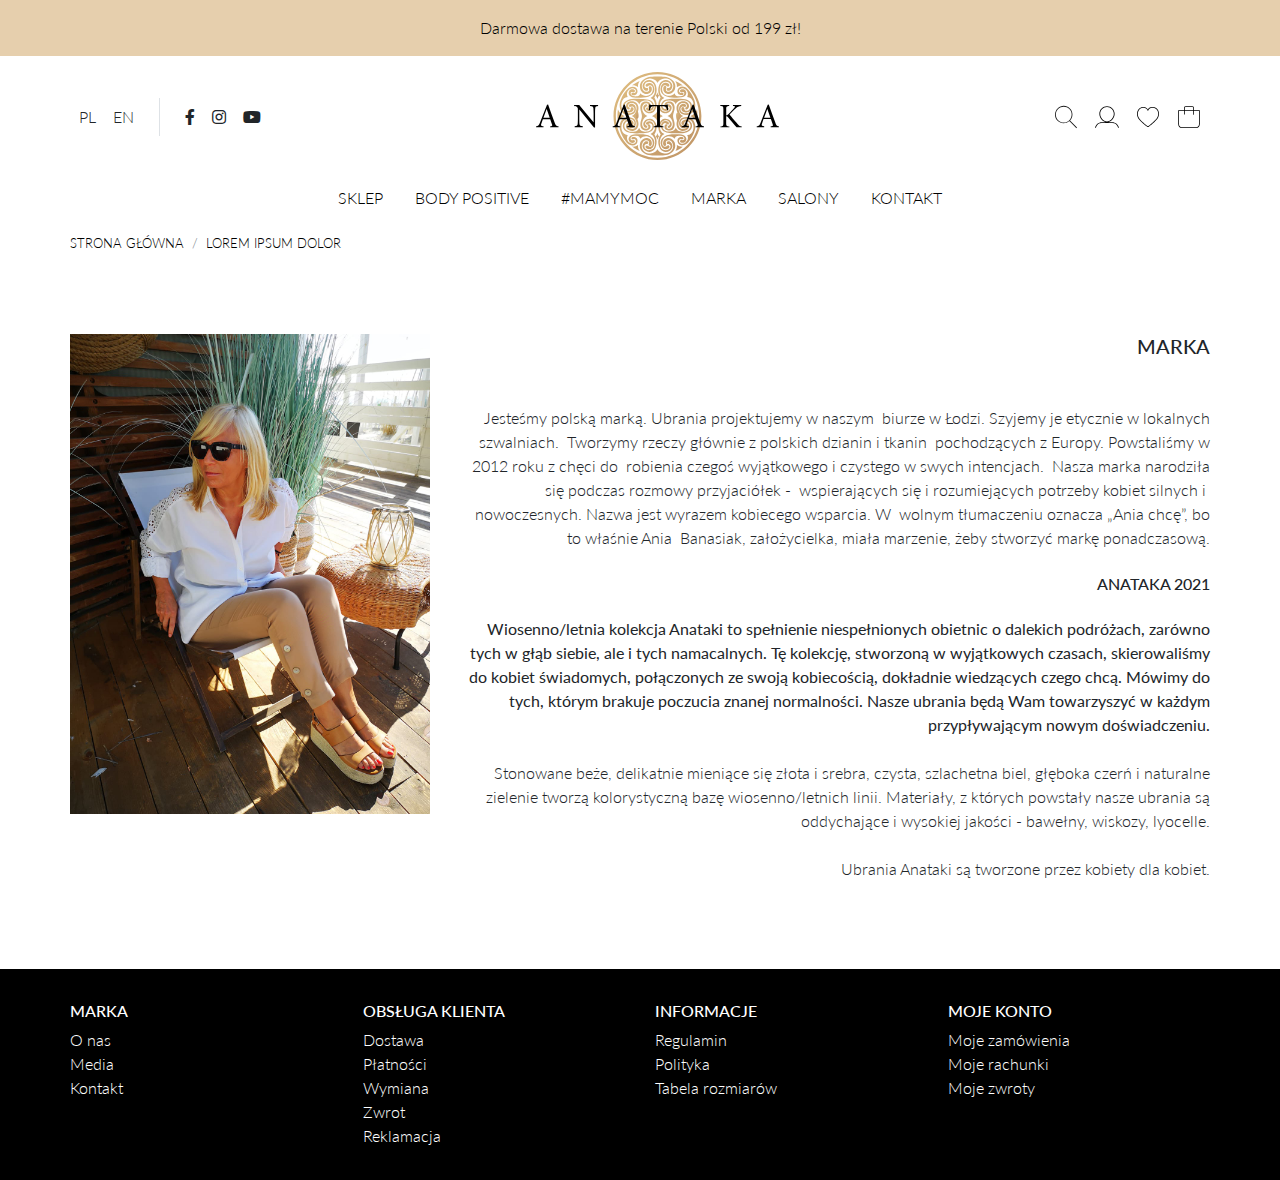
==== commit 4162a077: "Update" ====
--- a/about.html
+++ b/about.html
@@ -5,11 +5,24 @@
     <meta charset="utf-8">
     <meta name="viewport" content="width=device-width, initial-scale=1.0, shrink-to-fit=no">
     <title>Anataka</title>
-    <link rel="stylesheet" href="assets/bootstrap/css/bootstrap.min.css">
+    <link rel="stylesheet" href="assets/bootstrap/css/bootstrap.min.css?h=91039dc37ca10556e438bd87c99ad813">
     <link rel="stylesheet" href="https://fonts.googleapis.com/css?family=Lato:100,100i,300,300i,400,400i,700,700i,900,900i&amp;subset=latin-ext&amp;display=swap">
-    <link rel="stylesheet" href="assets/fonts/fontawesome-all.min.css">
-    <link rel="stylesheet" href="assets/fonts/line-awesome.min.css">
-    <link rel="stylesheet" href="assets/css/styles.min.css">
+    <link rel="stylesheet" href="assets/fonts/fontawesome-all.min.css?h=ef9efa29ed5490562c2ff272112d2e97">
+    <link rel="stylesheet" href="assets/fonts/line-awesome.min.css?h=ef9efa29ed5490562c2ff272112d2e97">
+    <link rel="stylesheet" href="assets/css/libs/flickity.css?h=51fe83a97f0f8d929bf811159752b794">
+    <link rel="stylesheet" href="assets/css/libs/jquery.fancybox.css?h=7ec4054ec26e4b52bdc7a7742ac4f113">
+    <link rel="stylesheet" href="assets/css/overrides/flickity.compiled.css?h=af395008b7a3338b8fda12cd7c671f80">
+    <link rel="stylesheet" href="assets/css/components/ratio.compiled.css?h=7ed4d23639d05bc4ca42c6e16d623b43">
+    <link rel="stylesheet" href="assets/css/fx/font-weight.compiled.css?h=6daedb184861f044d67a50abae7c080d">
+    <link rel="stylesheet" href="assets/css/fx/opacity.compiled.css?h=f24831ec69501127c3798b17fcaf93b4">
+    <link rel="stylesheet" href="assets/css/fx/sizes.compiled.css?h=bc9479e78e737028a15ea59b9e77665c">
+    <link rel="stylesheet" href="assets/css/components/fullscreen-modal.compiled.css?h=5a7931fd151bed1d958b0fe4fff8333f">
+    <link rel="stylesheet" href="assets/css/bootstrap/bootstrap-grid.compiled.css?h=a0e2c042aafd03611013bb7368c68abb">
+    <link rel="stylesheet" href="assets/css/bootstrap/bootstrap-reboot.compiled.css?h=3faab249e5b375346df50ce346e323e8">
+    <link rel="stylesheet" href="assets/css/bootstrap/bootstrap.compiled.css?h=be392c9dd5cf15c3ea7e4e466f9e01f9">
+    <link rel="stylesheet" href="assets/css/components/svg.compiled.css?h=37b7d010a67d4db066d66cbd81a24fbf">
+    <link rel="stylesheet" href="assets/css/page.compiled.css?h=fb7724f3fa5104e232735e4b6ca5fbd2">
+    <link rel="stylesheet" href="assets/css/sections/menu.compiled.css?h=950c141364d4915c7a6d8af0ba5e07c8">
 </head>
 
 <body>
@@ -22,7 +35,7 @@
                 <div class="container">
                     <div class="row no-gutters justify-content-between align-items-center justify-content-sm-center justify-content-lg-between my-n2 mx-sm-n3">
                         <div class="col-12 col-lg-auto order-1 order-lg-2 py-2 px-sm-3">
-                            <div class="d-flex justify-content-center"><a href="index.html"><img class="img-fluid" src="assets/img/anataka_logo.svg" style="height: 90px;"></a></div>
+                            <div class="d-flex justify-content-center"><a href="index.html"><img class="img-fluid" src="assets/img/anataka_logo.svg?h=e80dbbd2b84c2827c10c00f472727e8b" style="height: 90px;"></a></div>
                         </div>
                         <div class="col-auto col-sm-auto order-2 order-lg-1 py-2 px-sm-3">
                             <div class="row no-gutters justify-content-center align-items-center mx-sm-n3">
@@ -35,7 +48,7 @@
                             </div>
                         </div>
                         <div class="col-auto col-sm-auto order-3 py-2 px-sm-3">
-                            <div class="btn-group align-items-center mb-0" role="group"><button class="btn d-flex align-items-center px-2" type="button" data-target="#modal__search" data-toggle="modal"><img class="img-fluid" src="assets/img/icons/ico_search.svg"></button><button class="btn d-flex align-items-center px-2" type="button"><img class="img-fluid" src="assets/img/icons/ico_account.svg"></button><button class="btn d-flex align-items-center px-2" type="button"><img class="img-fluid" src="assets/img/icons/ico_heart.svg"></button><button class="btn d-flex align-items-center px-2" type="button"><img class="img-fluid" src="assets/img/icons/ico_bag.svg"></button><button class="btn d-flex d-lg-none align-items-center px-2" type="button" data-target="#collapse__menu" data-toggle="collapse"><img src="assets/img/icons/icon-menu_2.svg" style="width: 24px;"></button></div>
+                            <div class="btn-group align-items-center mb-0" role="group"><button class="btn d-flex align-items-center px-2" type="button" data-target="#modal__search" data-toggle="modal"><img class="img-fluid" src="assets/img/icons/ico_search.svg?h=e05d5126dd05a4f3e0a4534c91519120"></button><button class="btn d-flex align-items-center px-2" type="button"><img class="img-fluid" src="assets/img/icons/ico_account.svg?h=fc2a5b53edfbd9ee4308070628c29e49"></button><button class="btn d-flex align-items-center px-2" type="button"><img class="img-fluid" src="assets/img/icons/ico_heart.svg?h=b8b116709a2062edf27e7ac038eca170"></button><button class="btn d-flex align-items-center px-2" type="button"><img class="img-fluid" src="assets/img/icons/ico_bag.svg?h=ec883feb31bb82f657dd22f8e73cc9c0"></button><button class="btn d-flex d-lg-none align-items-center px-2" type="button" data-target="#collapse__menu" data-toggle="collapse"><img src="assets/img/icons/icon-menu_2.svg?h=1f93898562a2f7bb00fe8e6d4bd57f58" style="width: 24px;"></button></div>
                         </div>
                     </div>
                 </div>
@@ -122,7 +135,7 @@
                 <div class="container">
                     <div class="row">
                         <div class="col-12 col-md-6 col-lg-4 py-3">
-                            <div><img class="img-fluid" src="assets/img/content/about.jpeg"></div>
+                            <div><img class="img-fluid" src="assets/img/content/about.jpeg?h=5926e361d72c3b651afe0066decf6542"></div>
                         </div>
                         <div class="col-12 col-md-6 col-lg-8 text-right py-3">
                             <h3 class="text-uppercase h5 mb-5">Marka</h3>
@@ -206,9 +219,13 @@
             </div>
         </div>
     </div>
-    <script src="assets/js/jquery.min.js"></script>
-    <script src="assets/bootstrap/js/bootstrap.min.js"></script>
-    <script src="assets/js/script.min.js"></script>
+    <script src="assets/js/jquery.min.js?h=89312d34339dcd686309fe284b3f226f"></script>
+    <script src="assets/bootstrap/js/bootstrap.min.js?h=2504f2315ca47ea4d62e67e20a5551d7"></script>
+    <script src="assets/js/libs/jquery.fancybox.js?h=b63c7cca1b5e4bd57bd854c444b895c9"></script>
+    <script src="assets/js/libs/flickity.pkgd.min.js?h=8625a9d2a4f797e756dbd299c2d74fc2"></script>
+    <script src="assets/js/components/svg.js?h=d9ea285243bbaa184c8b082f54b30ff4"></script>
+    <script src="assets/js/page.js?h=6b45ee3f322378dc3faf859cb456034a"></script>
+    <script src="assets/js/triggers/flickity.js?h=61e535f0b5b04eacd8701dedfd4e9adc"></script>
 </body>
 
 </html>--- a/assets/css/components/ratio.compiled.css
+++ b/assets/css/components/ratio.compiled.css
@@ -0,0 +1,478 @@
+.ratio {
+  display: block;
+  position: relative;
+  width: 100%;
+}
+.ratio:after {
+  content: "";
+  display: block;
+  padding-bottom: 100%;
+}
+.ratio > * {
+  position: absolute;
+  width: 100%;
+  height: 100%;
+  display: flex;
+  justify-content: center;
+  align-items: center;
+}
+.ratio > * > img,
+.ratio > * > * .svg,
+.ratio > * > * iframe {
+  position: absolute;
+  width: 100%;
+  height: 100%;
+  left: 0;
+  top: 0;
+  object-fit: cover;
+}
+.ratio.ratio-5-1:after {
+  padding-bottom: calc(100% * 1 / 5);
+}
+.ratio.ratio-3-1:after {
+  padding-bottom: calc(100% * 1 / 3);
+}
+.ratio.ratio-5-2:after {
+  padding-bottom: calc(100% * 2 / 5);
+}
+.ratio.ratio-2-1:after {
+  padding-bottom: calc(100% * 1 / 2);
+}
+.ratio.ratio-16-9:after {
+  padding-bottom: calc(100% * 9 / 16);
+}
+.ratio.ratio-3-2:after {
+  padding-bottom: calc(100% * 2 / 3);
+}
+.ratio.ratio-4-3:after {
+  padding-bottom: calc(100% * 3 / 4);
+}
+.ratio.ratio-5-4:after {
+  padding-bottom: calc(100% * 4 / 5);
+}
+.ratio.ratio-1-1:after {
+  padding-bottom: calc(100% * 1 / 1);
+}
+.ratio.ratio-4-5:after {
+  padding-bottom: calc(100% * 5 / 4);
+}
+.ratio.ratio-3-4:after {
+  padding-bottom: calc(100% * 4 / 3);
+}
+.ratio.ratio-2-3:after {
+  padding-bottom: calc(100% * 3 / 2);
+}
+.ratio.ratio-1-2:after {
+  padding-bottom: calc(100% * 2 / 1);
+}
+
+@media (min-width: 576px) {
+  .ratio-sm {
+    display: block;
+    position: relative;
+    width: 100%;
+  }
+  .ratio-sm:after {
+    content: "";
+    display: block;
+    padding-bottom: 100%;
+  }
+  .ratio-sm > * {
+    position: absolute;
+    width: 100%;
+    height: 100%;
+    display: flex;
+    justify-content: center;
+    align-items: center;
+  }
+  .ratio-sm > * > img,
+.ratio-sm > * > * .svg,
+.ratio-sm > * > * iframe {
+    position: absolute;
+    width: 100%;
+    height: 100%;
+    left: 0;
+    top: 0;
+    object-fit: cover;
+  }
+
+  .ratio.ratio-sm-5-1:after,
+.ratio-sm.ratio-sm-5-1:after {
+    padding-bottom: calc(100% * 1 / 5);
+  }
+  .ratio.ratio-sm-3-1:after,
+.ratio-sm.ratio-sm-3-1:after {
+    padding-bottom: calc(100% * 1 / 3);
+  }
+  .ratio.ratio-sm-5-2:after,
+.ratio-sm.ratio-sm-5-2:after {
+    padding-bottom: calc(100% * 2 / 5);
+  }
+  .ratio.ratio-sm-2-1:after,
+.ratio-sm.ratio-sm-2-1:after {
+    padding-bottom: calc(100% * 1 / 2);
+  }
+  .ratio.ratio-sm-16-9:after,
+.ratio-sm.ratio-sm-16-9:after {
+    padding-bottom: calc(100% * 9 / 16);
+  }
+  .ratio.ratio-sm-3-2:after,
+.ratio-sm.ratio-sm-3-2:after {
+    padding-bottom: calc(100% * 2 / 3);
+  }
+  .ratio.ratio-sm-4-3:after,
+.ratio-sm.ratio-sm-4-3:after {
+    padding-bottom: calc(100% * 3 / 4);
+  }
+  .ratio.ratio-sm-5-4:after,
+.ratio-sm.ratio-sm-5-4:after {
+    padding-bottom: calc(100% * 4 / 5);
+  }
+  .ratio.ratio-sm-1-1:after,
+.ratio-sm.ratio-sm-1-1:after {
+    padding-bottom: calc(100% * 1 / 1);
+  }
+  .ratio.ratio-sm-4-5:after,
+.ratio-sm.ratio-sm-4-5:after {
+    padding-bottom: calc(100% * 5 / 4);
+  }
+  .ratio.ratio-sm-3-4:after,
+.ratio-sm.ratio-sm-3-4:after {
+    padding-bottom: calc(100% * 4 / 3);
+  }
+  .ratio.ratio-sm-2-3:after,
+.ratio-sm.ratio-sm-2-3:after {
+    padding-bottom: calc(100% * 3 / 2);
+  }
+  .ratio.ratio-sm-1-2:after,
+.ratio-sm.ratio-sm-1-2:after {
+    padding-bottom: calc(100% * 2 / 1);
+  }
+}
+@media (min-width: 768px) {
+  .ratio-md {
+    display: block;
+    position: relative;
+    width: 100%;
+  }
+  .ratio-md:after {
+    content: "";
+    display: block;
+    padding-bottom: 100%;
+  }
+  .ratio-md > * {
+    position: absolute;
+    width: 100%;
+    height: 100%;
+    display: flex;
+    justify-content: center;
+    align-items: center;
+  }
+  .ratio-md > * > img,
+.ratio-md > * > * .svg,
+.ratio-md > * > * iframe {
+    position: absolute;
+    width: 100%;
+    height: 100%;
+    left: 0;
+    top: 0;
+    object-fit: cover;
+  }
+
+  .ratio.ratio-md-5-1:after,
+.ratio-sm.ratio-md-5-1:after,
+.ratio-md.ratio-md-5-1:after {
+    padding-bottom: calc(100% * 1 / 5);
+  }
+  .ratio.ratio-md-3-1:after,
+.ratio-sm.ratio-md-3-1:after,
+.ratio-md.ratio-md-3-1:after {
+    padding-bottom: calc(100% * 1 / 3);
+  }
+  .ratio.ratio-md-5-2:after,
+.ratio-sm.ratio-md-5-2:after,
+.ratio-md.ratio-md-5-2:after {
+    padding-bottom: calc(100% * 2 / 5);
+  }
+  .ratio.ratio-md-2-1:after,
+.ratio-sm.ratio-md-2-1:after,
+.ratio-md.ratio-md-2-1:after {
+    padding-bottom: calc(100% * 1 / 2);
+  }
+  .ratio.ratio-md-16-9:after,
+.ratio-sm.ratio-md-16-9:after,
+.ratio-md.ratio-md-16-9:after {
+    padding-bottom: calc(100% * 9 / 16);
+  }
+  .ratio.ratio-md-3-2:after,
+.ratio-sm.ratio-md-3-2:after,
+.ratio-md.ratio-md-3-2:after {
+    padding-bottom: calc(100% * 2 / 3);
+  }
+  .ratio.ratio-md-4-3:after,
+.ratio-sm.ratio-md-4-3:after,
+.ratio-md.ratio-md-4-3:after {
+    padding-bottom: calc(100% * 3 / 4);
+  }
+  .ratio.ratio-md-5-4:after,
+.ratio-sm.ratio-md-5-4:after,
+.ratio-md.ratio-md-5-4:after {
+    padding-bottom: calc(100% * 4 / 5);
+  }
+  .ratio.ratio-md-1-1:after,
+.ratio-sm.ratio-md-1-1:after,
+.ratio-md.ratio-md-1-1:after {
+    padding-bottom: calc(100% * 1 / 1);
+  }
+  .ratio.ratio-md-4-5:after,
+.ratio-sm.ratio-md-4-5:after,
+.ratio-md.ratio-md-4-5:after {
+    padding-bottom: calc(100% * 5 / 4);
+  }
+  .ratio.ratio-md-3-4:after,
+.ratio-sm.ratio-md-3-4:after,
+.ratio-md.ratio-md-3-4:after {
+    padding-bottom: calc(100% * 4 / 3);
+  }
+  .ratio.ratio-md-2-3:after,
+.ratio-sm.ratio-md-2-3:after,
+.ratio-md.ratio-md-2-3:after {
+    padding-bottom: calc(100% * 3 / 2);
+  }
+  .ratio.ratio-md-1-2:after,
+.ratio-sm.ratio-md-1-2:after,
+.ratio-md.ratio-md-1-2:after {
+    padding-bottom: calc(100% * 2 / 1);
+  }
+}
+@media (min-width: 992px) {
+  .ratio-lg {
+    display: block;
+    position: relative;
+    width: 100%;
+  }
+  .ratio-lg:after {
+    content: "";
+    display: block;
+    padding-bottom: 100%;
+  }
+  .ratio-lg > * {
+    position: absolute;
+    width: 100%;
+    height: 100%;
+    display: flex;
+    justify-content: center;
+    align-items: center;
+  }
+  .ratio-lg > * > img,
+.ratio-lg > * > * .svg,
+.ratio-lg > * > * iframe {
+    position: absolute;
+    width: 100%;
+    height: 100%;
+    left: 0;
+    top: 0;
+    object-fit: cover;
+  }
+
+  .ratio.ratio-lg-5-1:after,
+.ratio-sm.ratio-lg-5-1:after,
+.ratio-md.ratio-lg-5-1:after,
+.ratio-lg.ratio-lg-5-1:after {
+    padding-bottom: calc(100% * 1 / 5);
+  }
+  .ratio.ratio-lg-3-1:after,
+.ratio-sm.ratio-lg-3-1:after,
+.ratio-md.ratio-lg-3-1:after,
+.ratio-lg.ratio-lg-3-1:after {
+    padding-bottom: calc(100% * 1 / 3);
+  }
+  .ratio.ratio-lg-5-2:after,
+.ratio-sm.ratio-lg-5-2:after,
+.ratio-md.ratio-lg-5-2:after,
+.ratio-lg.ratio-lg-5-2:after {
+    padding-bottom: calc(100% * 2 / 5);
+  }
+  .ratio.ratio-lg-2-1:after,
+.ratio-sm.ratio-lg-2-1:after,
+.ratio-md.ratio-lg-2-1:after,
+.ratio-lg.ratio-lg-2-1:after {
+    padding-bottom: calc(100% * 1 / 2);
+  }
+  .ratio.ratio-lg-16-9:after,
+.ratio-sm.ratio-lg-16-9:after,
+.ratio-md.ratio-lg-16-9:after,
+.ratio-lg.ratio-lg-16-9:after {
+    padding-bottom: calc(100% * 9 / 16);
+  }
+  .ratio.ratio-lg-3-2:after,
+.ratio-sm.ratio-lg-3-2:after,
+.ratio-md.ratio-lg-3-2:after,
+.ratio-lg.ratio-lg-3-2:after {
+    padding-bottom: calc(100% * 2 / 3);
+  }
+  .ratio.ratio-lg-4-3:after,
+.ratio-sm.ratio-lg-4-3:after,
+.ratio-md.ratio-lg-4-3:after,
+.ratio-lg.ratio-lg-4-3:after {
+    padding-bottom: calc(100% * 3 / 4);
+  }
+  .ratio.ratio-lg-5-4:after,
+.ratio-sm.ratio-lg-5-4:after,
+.ratio-md.ratio-lg-5-4:after,
+.ratio-lg.ratio-lg-5-4:after {
+    padding-bottom: calc(100% * 4 / 5);
+  }
+  .ratio.ratio-lg-1-1:after,
+.ratio-sm.ratio-lg-1-1:after,
+.ratio-md.ratio-lg-1-1:after,
+.ratio-lg.ratio-lg-1-1:after {
+    padding-bottom: calc(100% * 1 / 1);
+  }
+  .ratio.ratio-lg-4-5:after,
+.ratio-sm.ratio-lg-4-5:after,
+.ratio-md.ratio-lg-4-5:after,
+.ratio-lg.ratio-lg-4-5:after {
+    padding-bottom: calc(100% * 5 / 4);
+  }
+  .ratio.ratio-lg-3-4:after,
+.ratio-sm.ratio-lg-3-4:after,
+.ratio-md.ratio-lg-3-4:after,
+.ratio-lg.ratio-lg-3-4:after {
+    padding-bottom: calc(100% * 4 / 3);
+  }
+  .ratio.ratio-lg-2-3:after,
+.ratio-sm.ratio-lg-2-3:after,
+.ratio-md.ratio-lg-2-3:after,
+.ratio-lg.ratio-lg-2-3:after {
+    padding-bottom: calc(100% * 3 / 2);
+  }
+  .ratio.ratio-lg-1-2:after,
+.ratio-sm.ratio-lg-1-2:after,
+.ratio-md.ratio-lg-1-2:after,
+.ratio-lg.ratio-lg-1-2:after {
+    padding-bottom: calc(100% * 2 / 1);
+  }
+}
+@media screen and (min-width: 1200px) {
+  .ratio-xl {
+    display: block;
+    position: relative;
+    width: 100%;
+  }
+  .ratio-xl:after {
+    content: "";
+    display: block;
+    padding-bottom: 100%;
+  }
+  .ratio-xl > * {
+    position: absolute;
+    width: 100%;
+    height: 100%;
+    display: flex;
+    justify-content: center;
+    align-items: center;
+  }
+  .ratio-xl > * > img,
+.ratio-xl > * > * .svg,
+.ratio-xl > * > * iframe {
+    position: absolute;
+    width: 100%;
+    height: 100%;
+    left: 0;
+    top: 0;
+    object-fit: cover;
+  }
+
+  .ratio.ratio-xl-5-1:after,
+.ratio-sm.ratio-xl-5-1:after,
+.ratio-md.ratio-xl-5-1:after,
+.ratio-lg.ratio-xl-5-1:after,
+.ratio-xl.ratio-xl-5-1:after {
+    padding-bottom: calc(100% * 1 / 5);
+  }
+  .ratio.ratio-xl-3-1:after,
+.ratio-sm.ratio-xl-3-1:after,
+.ratio-md.ratio-xl-3-1:after,
+.ratio-lg.ratio-xl-3-1:after,
+.ratio-xl.ratio-xl-3-1:after {
+    padding-bottom: calc(100% * 1 / 3);
+  }
+  .ratio.ratio-xl-5-2:after,
+.ratio-sm.ratio-xl-5-2:after,
+.ratio-md.ratio-xl-5-2:after,
+.ratio-lg.ratio-xl-5-2:after,
+.ratio-xl.ratio-xl-5-2:after {
+    padding-bottom: calc(100% * 2 / 5);
+  }
+  .ratio.ratio-xl-2-1:after,
+.ratio-sm.ratio-xl-2-1:after,
+.ratio-md.ratio-xl-2-1:after,
+.ratio-lg.ratio-xl-2-1:after,
+.ratio-xl.ratio-xl-2-1:after {
+    padding-bottom: calc(100% * 1 / 2);
+  }
+  .ratio.ratio-xl-16-9:after,
+.ratio-sm.ratio-xl-16-9:after,
+.ratio-md.ratio-xl-16-9:after,
+.ratio-lg.ratio-xl-16-9:after,
+.ratio-xl.ratio-xl-16-9:after {
+    padding-bottom: calc(100% * 9 / 16);
+  }
+  .ratio.ratio-xl-3-2:after,
+.ratio-sm.ratio-xl-3-2:after,
+.ratio-md.ratio-xl-3-2:after,
+.ratio-lg.ratio-xl-3-2:after,
+.ratio-xl.ratio-xl-3-2:after {
+    padding-bottom: calc(100% * 2 / 3);
+  }
+  .ratio.ratio-xl-4-3:after,
+.ratio-sm.ratio-xl-4-3:after,
+.ratio-md.ratio-xl-4-3:after,
+.ratio-lg.ratio-xl-4-3:after,
+.ratio-xl.ratio-xl-4-3:after {
+    padding-bottom: calc(100% * 3 / 4);
+  }
+  .ratio.ratio-xl-5-4:after,
+.ratio-sm.ratio-xl-5-4:after,
+.ratio-md.ratio-xl-5-4:after,
+.ratio-lg.ratio-xl-5-4:after,
+.ratio-xl.ratio-xl-5-4:after {
+    padding-bottom: calc(100% * 4 / 5);
+  }
+  .ratio.ratio-xl-1-1:after,
+.ratio-sm.ratio-xl-1-1:after,
+.ratio-md.ratio-xl-1-1:after,
+.ratio-lg.ratio-xl-1-1:after,
+.ratio-xl.ratio-xl-1-1:after {
+    padding-bottom: calc(100% * 1 / 1);
+  }
+  .ratio.ratio-xl-4-5:after,
+.ratio-sm.ratio-xl-4-5:after,
+.ratio-md.ratio-xl-4-5:after,
+.ratio-lg.ratio-xl-4-5:after,
+.ratio-xl.ratio-xl-4-5:after {
+    padding-bottom: calc(100% * 5 / 4);
+  }
+  .ratio.ratio-xl-3-4:after,
+.ratio-sm.ratio-xl-3-4:after,
+.ratio-md.ratio-xl-3-4:after,
+.ratio-lg.ratio-xl-3-4:after,
+.ratio-xl.ratio-xl-3-4:after {
+    padding-bottom: calc(100% * 4 / 3);
+  }
+  .ratio.ratio-xl-2-3:after,
+.ratio-sm.ratio-xl-2-3:after,
+.ratio-md.ratio-xl-2-3:after,
+.ratio-lg.ratio-xl-2-3:after,
+.ratio-xl.ratio-xl-2-3:after {
+    padding-bottom: calc(100% * 3 / 2);
+  }
+  .ratio.ratio-xl-1-2:after,
+.ratio-sm.ratio-xl-1-2:after,
+.ratio-md.ratio-xl-1-2:after,
+.ratio-lg.ratio-xl-1-2:after,
+.ratio-xl.ratio-xl-1-2:after {
+    padding-bottom: calc(100% * 2 / 1);
+  }
+}--- a/assets/css/fx/font-weight.compiled.css
+++ b/assets/css/fx/font-weight.compiled.css
@@ -0,0 +1,35 @@
+.font-weight--100 {
+  font-weight: 100 !important;
+}
+
+.font-weight--200 {
+  font-weight: 200 !important;
+}
+
+.font-weight--300 {
+  font-weight: 300 !important;
+}
+
+.font-weight--400 {
+  font-weight: 400 !important;
+}
+
+.font-weight--500 {
+  font-weight: 500 !important;
+}
+
+.font-weight--600 {
+  font-weight: 600 !important;
+}
+
+.font-weight--700 {
+  font-weight: 700 !important;
+}
+
+.font-weight--800 {
+  font-weight: 800 !important;
+}
+
+.font-weight--900 {
+  font-weight: 900 !important;
+}--- a/assets/css/fx/opacity.compiled.css
+++ b/assets/css/fx/opacity.compiled.css
@@ -0,0 +1,403 @@
+.opacity--0 {
+  opacity: 0;
+}
+
+.opacity--1 {
+  opacity: 0.01;
+}
+
+.opacity--2 {
+  opacity: 0.02;
+}
+
+.opacity--3 {
+  opacity: 0.03;
+}
+
+.opacity--4 {
+  opacity: 0.04;
+}
+
+.opacity--5 {
+  opacity: 0.05;
+}
+
+.opacity--6 {
+  opacity: 0.06;
+}
+
+.opacity--7 {
+  opacity: 0.07;
+}
+
+.opacity--8 {
+  opacity: 0.08;
+}
+
+.opacity--9 {
+  opacity: 0.09;
+}
+
+.opacity--10 {
+  opacity: 0.1;
+}
+
+.opacity--11 {
+  opacity: 0.11;
+}
+
+.opacity--12 {
+  opacity: 0.12;
+}
+
+.opacity--13 {
+  opacity: 0.13;
+}
+
+.opacity--14 {
+  opacity: 0.14;
+}
+
+.opacity--15 {
+  opacity: 0.15;
+}
+
+.opacity--16 {
+  opacity: 0.16;
+}
+
+.opacity--17 {
+  opacity: 0.17;
+}
+
+.opacity--18 {
+  opacity: 0.18;
+}
+
+.opacity--19 {
+  opacity: 0.19;
+}
+
+.opacity--20 {
+  opacity: 0.2;
+}
+
+.opacity--21 {
+  opacity: 0.21;
+}
+
+.opacity--22 {
+  opacity: 0.22;
+}
+
+.opacity--23 {
+  opacity: 0.23;
+}
+
+.opacity--24 {
+  opacity: 0.24;
+}
+
+.opacity--25 {
+  opacity: 0.25;
+}
+
+.opacity--26 {
+  opacity: 0.26;
+}
+
+.opacity--27 {
+  opacity: 0.27;
+}
+
+.opacity--28 {
+  opacity: 0.28;
+}
+
+.opacity--29 {
+  opacity: 0.29;
+}
+
+.opacity--30 {
+  opacity: 0.3;
+}
+
+.opacity--31 {
+  opacity: 0.31;
+}
+
+.opacity--32 {
+  opacity: 0.32;
+}
+
+.opacity--33 {
+  opacity: 0.33;
+}
+
+.opacity--34 {
+  opacity: 0.34;
+}
+
+.opacity--35 {
+  opacity: 0.35;
+}
+
+.opacity--36 {
+  opacity: 0.36;
+}
+
+.opacity--37 {
+  opacity: 0.37;
+}
+
+.opacity--38 {
+  opacity: 0.38;
+}
+
+.opacity--39 {
+  opacity: 0.39;
+}
+
+.opacity--40 {
+  opacity: 0.4;
+}
+
+.opacity--41 {
+  opacity: 0.41;
+}
+
+.opacity--42 {
+  opacity: 0.42;
+}
+
+.opacity--43 {
+  opacity: 0.43;
+}
+
+.opacity--44 {
+  opacity: 0.44;
+}
+
+.opacity--45 {
+  opacity: 0.45;
+}
+
+.opacity--46 {
+  opacity: 0.46;
+}
+
+.opacity--47 {
+  opacity: 0.47;
+}
+
+.opacity--48 {
+  opacity: 0.48;
+}
+
+.opacity--49 {
+  opacity: 0.49;
+}
+
+.opacity--50 {
+  opacity: 0.5;
+}
+
+.opacity--51 {
+  opacity: 0.51;
+}
+
+.opacity--52 {
+  opacity: 0.52;
+}
+
+.opacity--53 {
+  opacity: 0.53;
+}
+
+.opacity--54 {
+  opacity: 0.54;
+}
+
+.opacity--55 {
+  opacity: 0.55;
+}
+
+.opacity--56 {
+  opacity: 0.56;
+}
+
+.opacity--57 {
+  opacity: 0.57;
+}
+
+.opacity--58 {
+  opacity: 0.58;
+}
+
+.opacity--59 {
+  opacity: 0.59;
+}
+
+.opacity--60 {
+  opacity: 0.6;
+}
+
+.opacity--61 {
+  opacity: 0.61;
+}
+
+.opacity--62 {
+  opacity: 0.62;
+}
+
+.opacity--63 {
+  opacity: 0.63;
+}
+
+.opacity--64 {
+  opacity: 0.64;
+}
+
+.opacity--65 {
+  opacity: 0.65;
+}
+
+.opacity--66 {
+  opacity: 0.66;
+}
+
+.opacity--67 {
+  opacity: 0.67;
+}
+
+.opacity--68 {
+  opacity: 0.68;
+}
+
+.opacity--69 {
+  opacity: 0.69;
+}
+
+.opacity--70 {
+  opacity: 0.7;
+}
+
+.opacity--71 {
+  opacity: 0.71;
+}
+
+.opacity--72 {
+  opacity: 0.72;
+}
+
+.opacity--73 {
+  opacity: 0.73;
+}
+
+.opacity--74 {
+  opacity: 0.74;
+}
+
+.opacity--75 {
+  opacity: 0.75;
+}
+
+.opacity--76 {
+  opacity: 0.76;
+}
+
+.opacity--77 {
+  opacity: 0.77;
+}
+
+.opacity--78 {
+  opacity: 0.78;
+}
+
+.opacity--79 {
+  opacity: 0.79;
+}
+
+.opacity--80 {
+  opacity: 0.8;
+}
+
+.opacity--81 {
+  opacity: 0.81;
+}
+
+.opacity--82 {
+  opacity: 0.82;
+}
+
+.opacity--83 {
+  opacity: 0.83;
+}
+
+.opacity--84 {
+  opacity: 0.84;
+}
+
+.opacity--85 {
+  opacity: 0.85;
+}
+
+.opacity--86 {
+  opacity: 0.86;
+}
+
+.opacity--87 {
+  opacity: 0.87;
+}
+
+.opacity--88 {
+  opacity: 0.88;
+}
+
+.opacity--89 {
+  opacity: 0.89;
+}
+
+.opacity--90 {
+  opacity: 0.9;
+}
+
+.opacity--91 {
+  opacity: 0.91;
+}
+
+.opacity--92 {
+  opacity: 0.92;
+}
+
+.opacity--93 {
+  opacity: 0.93;
+}
+
+.opacity--94 {
+  opacity: 0.94;
+}
+
+.opacity--95 {
+  opacity: 0.95;
+}
+
+.opacity--96 {
+  opacity: 0.96;
+}
+
+.opacity--97 {
+  opacity: 0.97;
+}
+
+.opacity--98 {
+  opacity: 0.98;
+}
+
+.opacity--99 {
+  opacity: 0.99;
+}
+
+.opacity--100 {
+  opacity: 1;
+}--- a/assets/css/fx/sizes.compiled.css
+++ b/assets/css/fx/sizes.compiled.css
@@ -0,0 +1,152151 @@
+.min--width--0 {
+  min-width: 0px !important;
+}
+
+.min--height--0 {
+  min-height: 0px !important;
+}
+
+.width--0 {
+  width: 0px !important;
+}
+
+.height--0 {
+  height: 0px !important;
+}
+
+.max--width--0 {
+  max-width: 0px !important;
+}
+.max--width--0.svg {
+  display: block;
+  width: 100%;
+}
+
+.max--height--0 {
+  max-height: 0px !important;
+}
+.max--height--0.svg {
+  display: block;
+  height: 100%;
+}
+
+.pl--0,
+.px--0,
+.p--0 {
+  padding-left: 0px !important;
+}
+
+.pr--0,
+.px--0,
+.p--0 {
+  padding-right: 0px !important;
+}
+
+.pt--0,
+.py--0,
+.p--0 {
+  padding-top: 0px !important;
+}
+
+.pb--0,
+.py--0,
+.p--0 {
+  padding-bottom: 0px !important;
+}
+
+.ml--0,
+.mx--0,
+.m--0 {
+  margin-left: 0px !important;
+}
+
+.mr--0,
+.mx--0,
+.m--0 {
+  margin-right: 0px !important;
+}
+
+.mt--0,
+.my--0,
+.m--0 {
+  margin-top: 0px !important;
+}
+
+.mb--0,
+.my--0,
+.m--0 {
+  margin-bottom: 0px !important;
+}
+
+.ml--reverse--0,
+.mx--reverse--0,
+.m--reverse--0 {
+  margin-left: -0px !important;
+}
+
+.mr--reverse--0,
+.mx--reverse--0,
+.m--reverse--0 {
+  margin-right: -0px !important;
+}
+
+.mt--reverse--0,
+.my--reverse--0,
+.m--reverse--0 {
+  margin-top: -0px !important;
+}
+
+.mb--reverse--0,
+.my--reverse--0,
+.m--reverse--0 {
+  margin-bottom: -0px !important;
+}
+
+.top--0 {
+  top: 0px;
+}
+
+.right--0 {
+  right: 0px;
+}
+
+.bottom--0 {
+  bottom: 0px;
+}
+
+.left--0 {
+  left: 0px;
+}
+
+.top--reverse--0 {
+  top: -0px;
+}
+
+.right--reverse--0 {
+  right: -0px;
+}
+
+.bottom--reverse--0 {
+  bottom: -0px;
+}
+
+.left--reverse--0 {
+  left: -0px;
+}
+
+.z-index--0 {
+  z-index: 0;
+}
+
+.z-index--reverse--0 {
+  z-index: -0;
+}
+
+.border--0 {
+  border-width: 0px !important;
+}
+
+.border-radius--0 {
+  border-radius: 0px !important;
+}
+
+.min--width--1 {
+  min-width: 1px !important;
+}
+
+.min--height--1 {
+  min-height: 1px !important;
+}
+
+.width--1 {
+  width: 1px !important;
+}
+
+.height--1 {
+  height: 1px !important;
+}
+
+.max--width--1 {
+  max-width: 1px !important;
+}
+.max--width--1.svg {
+  display: block;
+  width: 100%;
+}
+
+.max--height--1 {
+  max-height: 1px !important;
+}
+.max--height--1.svg {
+  display: block;
+  height: 100%;
+}
+
+.pl--1,
+.px--1,
+.p--1 {
+  padding-left: 1px !important;
+}
+
+.pr--1,
+.px--1,
+.p--1 {
+  padding-right: 1px !important;
+}
+
+.pt--1,
+.py--1,
+.p--1 {
+  padding-top: 1px !important;
+}
+
+.pb--1,
+.py--1,
+.p--1 {
+  padding-bottom: 1px !important;
+}
+
+.ml--1,
+.mx--1,
+.m--1 {
+  margin-left: 1px !important;
+}
+
+.mr--1,
+.mx--1,
+.m--1 {
+  margin-right: 1px !important;
+}
+
+.mt--1,
+.my--1,
+.m--1 {
+  margin-top: 1px !important;
+}
+
+.mb--1,
+.my--1,
+.m--1 {
+  margin-bottom: 1px !important;
+}
+
+.ml--reverse--1,
+.mx--reverse--1,
+.m--reverse--1 {
+  margin-left: -1px !important;
+}
+
+.mr--reverse--1,
+.mx--reverse--1,
+.m--reverse--1 {
+  margin-right: -1px !important;
+}
+
+.mt--reverse--1,
+.my--reverse--1,
+.m--reverse--1 {
+  margin-top: -1px !important;
+}
+
+.mb--reverse--1,
+.my--reverse--1,
+.m--reverse--1 {
+  margin-bottom: -1px !important;
+}
+
+.top--1 {
+  top: 1px;
+}
+
+.right--1 {
+  right: 1px;
+}
+
+.bottom--1 {
+  bottom: 1px;
+}
+
+.left--1 {
+  left: 1px;
+}
+
+.top--reverse--1 {
+  top: -1px;
+}
+
+.right--reverse--1 {
+  right: -1px;
+}
+
+.bottom--reverse--1 {
+  bottom: -1px;
+}
+
+.left--reverse--1 {
+  left: -1px;
+}
+
+.z-index--1 {
+  z-index: 1;
+}
+
+.z-index--reverse--1 {
+  z-index: -1;
+}
+
+.border--1 {
+  border-width: 1px !important;
+}
+
+.border-radius--1 {
+  border-radius: 1px !important;
+}
+
+.min--width--2 {
+  min-width: 2px !important;
+}
+
+.min--height--2 {
+  min-height: 2px !important;
+}
+
+.width--2 {
+  width: 2px !important;
+}
+
+.height--2 {
+  height: 2px !important;
+}
+
+.max--width--2 {
+  max-width: 2px !important;
+}
+.max--width--2.svg {
+  display: block;
+  width: 100%;
+}
+
+.max--height--2 {
+  max-height: 2px !important;
+}
+.max--height--2.svg {
+  display: block;
+  height: 100%;
+}
+
+.pl--2,
+.px--2,
+.p--2 {
+  padding-left: 2px !important;
+}
+
+.pr--2,
+.px--2,
+.p--2 {
+  padding-right: 2px !important;
+}
+
+.pt--2,
+.py--2,
+.p--2 {
+  padding-top: 2px !important;
+}
+
+.pb--2,
+.py--2,
+.p--2 {
+  padding-bottom: 2px !important;
+}
+
+.ml--2,
+.mx--2,
+.m--2 {
+  margin-left: 2px !important;
+}
+
+.mr--2,
+.mx--2,
+.m--2 {
+  margin-right: 2px !important;
+}
+
+.mt--2,
+.my--2,
+.m--2 {
+  margin-top: 2px !important;
+}
+
+.mb--2,
+.my--2,
+.m--2 {
+  margin-bottom: 2px !important;
+}
+
+.ml--reverse--2,
+.mx--reverse--2,
+.m--reverse--2 {
+  margin-left: -2px !important;
+}
+
+.mr--reverse--2,
+.mx--reverse--2,
+.m--reverse--2 {
+  margin-right: -2px !important;
+}
+
+.mt--reverse--2,
+.my--reverse--2,
+.m--reverse--2 {
+  margin-top: -2px !important;
+}
+
+.mb--reverse--2,
+.my--reverse--2,
+.m--reverse--2 {
+  margin-bottom: -2px !important;
+}
+
+.top--2 {
+  top: 2px;
+}
+
+.right--2 {
+  right: 2px;
+}
+
+.bottom--2 {
+  bottom: 2px;
+}
+
+.left--2 {
+  left: 2px;
+}
+
+.top--reverse--2 {
+  top: -2px;
+}
+
+.right--reverse--2 {
+  right: -2px;
+}
+
+.bottom--reverse--2 {
+  bottom: -2px;
+}
+
+.left--reverse--2 {
+  left: -2px;
+}
+
+.z-index--2 {
+  z-index: 2;
+}
+
+.z-index--reverse--2 {
+  z-index: -2;
+}
+
+.border--2 {
+  border-width: 2px !important;
+}
+
+.border-radius--2 {
+  border-radius: 2px !important;
+}
+
+.min--width--3 {
+  min-width: 3px !important;
+}
+
+.min--height--3 {
+  min-height: 3px !important;
+}
+
+.width--3 {
+  width: 3px !important;
+}
+
+.height--3 {
+  height: 3px !important;
+}
+
+.max--width--3 {
+  max-width: 3px !important;
+}
+.max--width--3.svg {
+  display: block;
+  width: 100%;
+}
+
+.max--height--3 {
+  max-height: 3px !important;
+}
+.max--height--3.svg {
+  display: block;
+  height: 100%;
+}
+
+.pl--3,
+.px--3,
+.p--3 {
+  padding-left: 3px !important;
+}
+
+.pr--3,
+.px--3,
+.p--3 {
+  padding-right: 3px !important;
+}
+
+.pt--3,
+.py--3,
+.p--3 {
+  padding-top: 3px !important;
+}
+
+.pb--3,
+.py--3,
+.p--3 {
+  padding-bottom: 3px !important;
+}
+
+.ml--3,
+.mx--3,
+.m--3 {
+  margin-left: 3px !important;
+}
+
+.mr--3,
+.mx--3,
+.m--3 {
+  margin-right: 3px !important;
+}
+
+.mt--3,
+.my--3,
+.m--3 {
+  margin-top: 3px !important;
+}
+
+.mb--3,
+.my--3,
+.m--3 {
+  margin-bottom: 3px !important;
+}
+
+.ml--reverse--3,
+.mx--reverse--3,
+.m--reverse--3 {
+  margin-left: -3px !important;
+}
+
+.mr--reverse--3,
+.mx--reverse--3,
+.m--reverse--3 {
+  margin-right: -3px !important;
+}
+
+.mt--reverse--3,
+.my--reverse--3,
+.m--reverse--3 {
+  margin-top: -3px !important;
+}
+
+.mb--reverse--3,
+.my--reverse--3,
+.m--reverse--3 {
+  margin-bottom: -3px !important;
+}
+
+.top--3 {
+  top: 3px;
+}
+
+.right--3 {
+  right: 3px;
+}
+
+.bottom--3 {
+  bottom: 3px;
+}
+
+.left--3 {
+  left: 3px;
+}
+
+.top--reverse--3 {
+  top: -3px;
+}
+
+.right--reverse--3 {
+  right: -3px;
+}
+
+.bottom--reverse--3 {
+  bottom: -3px;
+}
+
+.left--reverse--3 {
+  left: -3px;
+}
+
+.z-index--3 {
+  z-index: 3;
+}
+
+.z-index--reverse--3 {
+  z-index: -3;
+}
+
+.border--3 {
+  border-width: 3px !important;
+}
+
+.border-radius--3 {
+  border-radius: 3px !important;
+}
+
+.min--width--4 {
+  min-width: 4px !important;
+}
+
+.min--height--4 {
+  min-height: 4px !important;
+}
+
+.width--4 {
+  width: 4px !important;
+}
+
+.height--4 {
+  height: 4px !important;
+}
+
+.max--width--4 {
+  max-width: 4px !important;
+}
+.max--width--4.svg {
+  display: block;
+  width: 100%;
+}
+
+.max--height--4 {
+  max-height: 4px !important;
+}
+.max--height--4.svg {
+  display: block;
+  height: 100%;
+}
+
+.pl--4,
+.px--4,
+.p--4 {
+  padding-left: 4px !important;
+}
+
+.pr--4,
+.px--4,
+.p--4 {
+  padding-right: 4px !important;
+}
+
+.pt--4,
+.py--4,
+.p--4 {
+  padding-top: 4px !important;
+}
+
+.pb--4,
+.py--4,
+.p--4 {
+  padding-bottom: 4px !important;
+}
+
+.ml--4,
+.mx--4,
+.m--4 {
+  margin-left: 4px !important;
+}
+
+.mr--4,
+.mx--4,
+.m--4 {
+  margin-right: 4px !important;
+}
+
+.mt--4,
+.my--4,
+.m--4 {
+  margin-top: 4px !important;
+}
+
+.mb--4,
+.my--4,
+.m--4 {
+  margin-bottom: 4px !important;
+}
+
+.ml--reverse--4,
+.mx--reverse--4,
+.m--reverse--4 {
+  margin-left: -4px !important;
+}
+
+.mr--reverse--4,
+.mx--reverse--4,
+.m--reverse--4 {
+  margin-right: -4px !important;
+}
+
+.mt--reverse--4,
+.my--reverse--4,
+.m--reverse--4 {
+  margin-top: -4px !important;
+}
+
+.mb--reverse--4,
+.my--reverse--4,
+.m--reverse--4 {
+  margin-bottom: -4px !important;
+}
+
+.top--4 {
+  top: 4px;
+}
+
+.right--4 {
+  right: 4px;
+}
+
+.bottom--4 {
+  bottom: 4px;
+}
+
+.left--4 {
+  left: 4px;
+}
+
+.top--reverse--4 {
+  top: -4px;
+}
+
+.right--reverse--4 {
+  right: -4px;
+}
+
+.bottom--reverse--4 {
+  bottom: -4px;
+}
+
+.left--reverse--4 {
+  left: -4px;
+}
+
+.z-index--4 {
+  z-index: 4;
+}
+
+.z-index--reverse--4 {
+  z-index: -4;
+}
+
+.border--4 {
+  border-width: 4px !important;
+}
+
+.border-radius--4 {
+  border-radius: 4px !important;
+}
+
+.min--width--5 {
+  min-width: 5px !important;
+}
+
+.min--height--5 {
+  min-height: 5px !important;
+}
+
+.width--5 {
+  width: 5px !important;
+}
+
+.height--5 {
+  height: 5px !important;
+}
+
+.max--width--5 {
+  max-width: 5px !important;
+}
+.max--width--5.svg {
+  display: block;
+  width: 100%;
+}
+
+.max--height--5 {
+  max-height: 5px !important;
+}
+.max--height--5.svg {
+  display: block;
+  height: 100%;
+}
+
+.pl--5,
+.px--5,
+.p--5 {
+  padding-left: 5px !important;
+}
+
+.pr--5,
+.px--5,
+.p--5 {
+  padding-right: 5px !important;
+}
+
+.pt--5,
+.py--5,
+.p--5 {
+  padding-top: 5px !important;
+}
+
+.pb--5,
+.py--5,
+.p--5 {
+  padding-bottom: 5px !important;
+}
+
+.ml--5,
+.mx--5,
+.m--5 {
+  margin-left: 5px !important;
+}
+
+.mr--5,
+.mx--5,
+.m--5 {
+  margin-right: 5px !important;
+}
+
+.mt--5,
+.my--5,
+.m--5 {
+  margin-top: 5px !important;
+}
+
+.mb--5,
+.my--5,
+.m--5 {
+  margin-bottom: 5px !important;
+}
+
+.ml--reverse--5,
+.mx--reverse--5,
+.m--reverse--5 {
+  margin-left: -5px !important;
+}
+
+.mr--reverse--5,
+.mx--reverse--5,
+.m--reverse--5 {
+  margin-right: -5px !important;
+}
+
+.mt--reverse--5,
+.my--reverse--5,
+.m--reverse--5 {
+  margin-top: -5px !important;
+}
+
+.mb--reverse--5,
+.my--reverse--5,
+.m--reverse--5 {
+  margin-bottom: -5px !important;
+}
+
+.top--5 {
+  top: 5px;
+}
+
+.right--5 {
+  right: 5px;
+}
+
+.bottom--5 {
+  bottom: 5px;
+}
+
+.left--5 {
+  left: 5px;
+}
+
+.top--reverse--5 {
+  top: -5px;
+}
+
+.right--reverse--5 {
+  right: -5px;
+}
+
+.bottom--reverse--5 {
+  bottom: -5px;
+}
+
+.left--reverse--5 {
+  left: -5px;
+}
+
+.z-index--5 {
+  z-index: 5;
+}
+
+.z-index--reverse--5 {
+  z-index: -5;
+}
+
+.border--5 {
+  border-width: 5px !important;
+}
+
+.border-radius--5 {
+  border-radius: 5px !important;
+}
+
+.min--width--6 {
+  min-width: 6px !important;
+}
+
+.min--height--6 {
+  min-height: 6px !important;
+}
+
+.width--6 {
+  width: 6px !important;
+}
+
+.height--6 {
+  height: 6px !important;
+}
+
+.max--width--6 {
+  max-width: 6px !important;
+}
+.max--width--6.svg {
+  display: block;
+  width: 100%;
+}
+
+.max--height--6 {
+  max-height: 6px !important;
+}
+.max--height--6.svg {
+  display: block;
+  height: 100%;
+}
+
+.pl--6,
+.px--6,
+.p--6 {
+  padding-left: 6px !important;
+}
+
+.pr--6,
+.px--6,
+.p--6 {
+  padding-right: 6px !important;
+}
+
+.pt--6,
+.py--6,
+.p--6 {
+  padding-top: 6px !important;
+}
+
+.pb--6,
+.py--6,
+.p--6 {
+  padding-bottom: 6px !important;
+}
+
+.ml--6,
+.mx--6,
+.m--6 {
+  margin-left: 6px !important;
+}
+
+.mr--6,
+.mx--6,
+.m--6 {
+  margin-right: 6px !important;
+}
+
+.mt--6,
+.my--6,
+.m--6 {
+  margin-top: 6px !important;
+}
+
+.mb--6,
+.my--6,
+.m--6 {
+  margin-bottom: 6px !important;
+}
+
+.ml--reverse--6,
+.mx--reverse--6,
+.m--reverse--6 {
+  margin-left: -6px !important;
+}
+
+.mr--reverse--6,
+.mx--reverse--6,
+.m--reverse--6 {
+  margin-right: -6px !important;
+}
+
+.mt--reverse--6,
+.my--reverse--6,
+.m--reverse--6 {
+  margin-top: -6px !important;
+}
+
+.mb--reverse--6,
+.my--reverse--6,
+.m--reverse--6 {
+  margin-bottom: -6px !important;
+}
+
+.top--6 {
+  top: 6px;
+}
+
+.right--6 {
+  right: 6px;
+}
+
+.bottom--6 {
+  bottom: 6px;
+}
+
+.left--6 {
+  left: 6px;
+}
+
+.top--reverse--6 {
+  top: -6px;
+}
+
+.right--reverse--6 {
+  right: -6px;
+}
+
+.bottom--reverse--6 {
+  bottom: -6px;
+}
+
+.left--reverse--6 {
+  left: -6px;
+}
+
+.z-index--6 {
+  z-index: 6;
+}
+
+.z-index--reverse--6 {
+  z-index: -6;
+}
+
+.border--6 {
+  border-width: 6px !important;
+}
+
+.border-radius--6 {
+  border-radius: 6px !important;
+}
+
+.min--width--7 {
+  min-width: 7px !important;
+}
+
+.min--height--7 {
+  min-height: 7px !important;
+}
+
+.width--7 {
+  width: 7px !important;
+}
+
+.height--7 {
+  height: 7px !important;
+}
+
+.max--width--7 {
+  max-width: 7px !important;
+}
+.max--width--7.svg {
+  display: block;
+  width: 100%;
+}
+
+.max--height--7 {
+  max-height: 7px !important;
+}
+.max--height--7.svg {
+  display: block;
+  height: 100%;
+}
+
+.pl--7,
+.px--7,
+.p--7 {
+  padding-left: 7px !important;
+}
+
+.pr--7,
+.px--7,
+.p--7 {
+  padding-right: 7px !important;
+}
+
+.pt--7,
+.py--7,
+.p--7 {
+  padding-top: 7px !important;
+}
+
+.pb--7,
+.py--7,
+.p--7 {
+  padding-bottom: 7px !important;
+}
+
+.ml--7,
+.mx--7,
+.m--7 {
+  margin-left: 7px !important;
+}
+
+.mr--7,
+.mx--7,
+.m--7 {
+  margin-right: 7px !important;
+}
+
+.mt--7,
+.my--7,
+.m--7 {
+  margin-top: 7px !important;
+}
+
+.mb--7,
+.my--7,
+.m--7 {
+  margin-bottom: 7px !important;
+}
+
+.ml--reverse--7,
+.mx--reverse--7,
+.m--reverse--7 {
+  margin-left: -7px !important;
+}
+
+.mr--reverse--7,
+.mx--reverse--7,
+.m--reverse--7 {
+  margin-right: -7px !important;
+}
+
+.mt--reverse--7,
+.my--reverse--7,
+.m--reverse--7 {
+  margin-top: -7px !important;
+}
+
+.mb--reverse--7,
+.my--reverse--7,
+.m--reverse--7 {
+  margin-bottom: -7px !important;
+}
+
+.top--7 {
+  top: 7px;
+}
+
+.right--7 {
+  right: 7px;
+}
+
+.bottom--7 {
+  bottom: 7px;
+}
+
+.left--7 {
+  left: 7px;
+}
+
+.top--reverse--7 {
+  top: -7px;
+}
+
+.right--reverse--7 {
+  right: -7px;
+}
+
+.bottom--reverse--7 {
+  bottom: -7px;
+}
+
+.left--reverse--7 {
+  left: -7px;
+}
+
+.z-index--7 {
+  z-index: 7;
+}
+
+.z-index--reverse--7 {
+  z-index: -7;
+}
+
+.border--7 {
+  border-width: 7px !important;
+}
+
+.border-radius--7 {
+  border-radius: 7px !important;
+}
+
+.min--width--8 {
+  min-width: 8px !important;
+}
+
+.min--height--8 {
+  min-height: 8px !important;
+}
+
+.width--8 {
+  width: 8px !important;
+}
+
+.height--8 {
+  height: 8px !important;
+}
+
+.max--width--8 {
+  max-width: 8px !important;
+}
+.max--width--8.svg {
+  display: block;
+  width: 100%;
+}
+
+.max--height--8 {
+  max-height: 8px !important;
+}
+.max--height--8.svg {
+  display: block;
+  height: 100%;
+}
+
+.pl--8,
+.px--8,
+.p--8 {
+  padding-left: 8px !important;
+}
+
+.pr--8,
+.px--8,
+.p--8 {
+  padding-right: 8px !important;
+}
+
+.pt--8,
+.py--8,
+.p--8 {
+  padding-top: 8px !important;
+}
+
+.pb--8,
+.py--8,
+.p--8 {
+  padding-bottom: 8px !important;
+}
+
+.ml--8,
+.mx--8,
+.m--8 {
+  margin-left: 8px !important;
+}
+
+.mr--8,
+.mx--8,
+.m--8 {
+  margin-right: 8px !important;
+}
+
+.mt--8,
+.my--8,
+.m--8 {
+  margin-top: 8px !important;
+}
+
+.mb--8,
+.my--8,
+.m--8 {
+  margin-bottom: 8px !important;
+}
+
+.ml--reverse--8,
+.mx--reverse--8,
+.m--reverse--8 {
+  margin-left: -8px !important;
+}
+
+.mr--reverse--8,
+.mx--reverse--8,
+.m--reverse--8 {
+  margin-right: -8px !important;
+}
+
+.mt--reverse--8,
+.my--reverse--8,
+.m--reverse--8 {
+  margin-top: -8px !important;
+}
+
+.mb--reverse--8,
+.my--reverse--8,
+.m--reverse--8 {
+  margin-bottom: -8px !important;
+}
+
+.top--8 {
+  top: 8px;
+}
+
+.right--8 {
+  right: 8px;
+}
+
+.bottom--8 {
+  bottom: 8px;
+}
+
+.left--8 {
+  left: 8px;
+}
+
+.top--reverse--8 {
+  top: -8px;
+}
+
+.right--reverse--8 {
+  right: -8px;
+}
+
+.bottom--reverse--8 {
+  bottom: -8px;
+}
+
+.left--reverse--8 {
+  left: -8px;
+}
+
+.z-index--8 {
+  z-index: 8;
+}
+
+.z-index--reverse--8 {
+  z-index: -8;
+}
+
+.border--8 {
+  border-width: 8px !important;
+}
+
+.border-radius--8 {
+  border-radius: 8px !important;
+}
+
+.min--width--9 {
+  min-width: 9px !important;
+}
+
+.min--height--9 {
+  min-height: 9px !important;
+}
+
+.width--9 {
+  width: 9px !important;
+}
+
+.height--9 {
+  height: 9px !important;
+}
+
+.max--width--9 {
+  max-width: 9px !important;
+}
+.max--width--9.svg {
+  display: block;
+  width: 100%;
+}
+
+.max--height--9 {
+  max-height: 9px !important;
+}
+.max--height--9.svg {
+  display: block;
+  height: 100%;
+}
+
+.pl--9,
+.px--9,
+.p--9 {
+  padding-left: 9px !important;
+}
+
+.pr--9,
+.px--9,
+.p--9 {
+  padding-right: 9px !important;
+}
+
+.pt--9,
+.py--9,
+.p--9 {
+  padding-top: 9px !important;
+}
+
+.pb--9,
+.py--9,
+.p--9 {
+  padding-bottom: 9px !important;
+}
+
+.ml--9,
+.mx--9,
+.m--9 {
+  margin-left: 9px !important;
+}
+
+.mr--9,
+.mx--9,
+.m--9 {
+  margin-right: 9px !important;
+}
+
+.mt--9,
+.my--9,
+.m--9 {
+  margin-top: 9px !important;
+}
+
+.mb--9,
+.my--9,
+.m--9 {
+  margin-bottom: 9px !important;
+}
+
+.ml--reverse--9,
+.mx--reverse--9,
+.m--reverse--9 {
+  margin-left: -9px !important;
+}
+
+.mr--reverse--9,
+.mx--reverse--9,
+.m--reverse--9 {
+  margin-right: -9px !important;
+}
+
+.mt--reverse--9,
+.my--reverse--9,
+.m--reverse--9 {
+  margin-top: -9px !important;
+}
+
+.mb--reverse--9,
+.my--reverse--9,
+.m--reverse--9 {
+  margin-bottom: -9px !important;
+}
+
+.top--9 {
+  top: 9px;
+}
+
+.right--9 {
+  right: 9px;
+}
+
+.bottom--9 {
+  bottom: 9px;
+}
+
+.left--9 {
+  left: 9px;
+}
+
+.top--reverse--9 {
+  top: -9px;
+}
+
+.right--reverse--9 {
+  right: -9px;
+}
+
+.bottom--reverse--9 {
+  bottom: -9px;
+}
+
+.left--reverse--9 {
+  left: -9px;
+}
+
+.z-index--9 {
+  z-index: 9;
+}
+
+.z-index--reverse--9 {
+  z-index: -9;
+}
+
+.border--9 {
+  border-width: 9px !important;
+}
+
+.border-radius--9 {
+  border-radius: 9px !important;
+}
+
+.min--width--10 {
+  min-width: 10px !important;
+}
+
+.min--height--10 {
+  min-height: 10px !important;
+}
+
+.width--10 {
+  width: 10px !important;
+}
+
+.height--10 {
+  height: 10px !important;
+}
+
+.max--width--10 {
+  max-width: 10px !important;
+}
+.max--width--10.svg {
+  display: block;
+  width: 100%;
+}
+
+.max--height--10 {
+  max-height: 10px !important;
+}
+.max--height--10.svg {
+  display: block;
+  height: 100%;
+}
+
+.pl--10,
+.px--10,
+.p--10 {
+  padding-left: 10px !important;
+}
+
+.pr--10,
+.px--10,
+.p--10 {
+  padding-right: 10px !important;
+}
+
+.pt--10,
+.py--10,
+.p--10 {
+  padding-top: 10px !important;
+}
+
+.pb--10,
+.py--10,
+.p--10 {
+  padding-bottom: 10px !important;
+}
+
+.ml--10,
+.mx--10,
+.m--10 {
+  margin-left: 10px !important;
+}
+
+.mr--10,
+.mx--10,
+.m--10 {
+  margin-right: 10px !important;
+}
+
+.mt--10,
+.my--10,
+.m--10 {
+  margin-top: 10px !important;
+}
+
+.mb--10,
+.my--10,
+.m--10 {
+  margin-bottom: 10px !important;
+}
+
+.ml--reverse--10,
+.mx--reverse--10,
+.m--reverse--10 {
+  margin-left: -10px !important;
+}
+
+.mr--reverse--10,
+.mx--reverse--10,
+.m--reverse--10 {
+  margin-right: -10px !important;
+}
+
+.mt--reverse--10,
+.my--reverse--10,
+.m--reverse--10 {
+  margin-top: -10px !important;
+}
+
+.mb--reverse--10,
+.my--reverse--10,
+.m--reverse--10 {
+  margin-bottom: -10px !important;
+}
+
+.top--10 {
+  top: 10px;
+}
+
+.right--10 {
+  right: 10px;
+}
+
+.bottom--10 {
+  bottom: 10px;
+}
+
+.left--10 {
+  left: 10px;
+}
+
+.top--reverse--10 {
+  top: -10px;
+}
+
+.right--reverse--10 {
+  right: -10px;
+}
+
+.bottom--reverse--10 {
+  bottom: -10px;
+}
+
+.left--reverse--10 {
+  left: -10px;
+}
+
+.z-index--10 {
+  z-index: 10;
+}
+
+.z-index--reverse--10 {
+  z-index: -10;
+}
+
+.border--10 {
+  border-width: 10px !important;
+}
+
+.border-radius--10 {
+  border-radius: 10px !important;
+}
+
+.min--width--11 {
+  min-width: 11px !important;
+}
+
+.min--height--11 {
+  min-height: 11px !important;
+}
+
+.width--11 {
+  width: 11px !important;
+}
+
+.height--11 {
+  height: 11px !important;
+}
+
+.max--width--11 {
+  max-width: 11px !important;
+}
+.max--width--11.svg {
+  display: block;
+  width: 100%;
+}
+
+.max--height--11 {
+  max-height: 11px !important;
+}
+.max--height--11.svg {
+  display: block;
+  height: 100%;
+}
+
+.pl--11,
+.px--11,
+.p--11 {
+  padding-left: 11px !important;
+}
+
+.pr--11,
+.px--11,
+.p--11 {
+  padding-right: 11px !important;
+}
+
+.pt--11,
+.py--11,
+.p--11 {
+  padding-top: 11px !important;
+}
+
+.pb--11,
+.py--11,
+.p--11 {
+  padding-bottom: 11px !important;
+}
+
+.ml--11,
+.mx--11,
+.m--11 {
+  margin-left: 11px !important;
+}
+
+.mr--11,
+.mx--11,
+.m--11 {
+  margin-right: 11px !important;
+}
+
+.mt--11,
+.my--11,
+.m--11 {
+  margin-top: 11px !important;
+}
+
+.mb--11,
+.my--11,
+.m--11 {
+  margin-bottom: 11px !important;
+}
+
+.ml--reverse--11,
+.mx--reverse--11,
+.m--reverse--11 {
+  margin-left: -11px !important;
+}
+
+.mr--reverse--11,
+.mx--reverse--11,
+.m--reverse--11 {
+  margin-right: -11px !important;
+}
+
+.mt--reverse--11,
+.my--reverse--11,
+.m--reverse--11 {
+  margin-top: -11px !important;
+}
+
+.mb--reverse--11,
+.my--reverse--11,
+.m--reverse--11 {
+  margin-bottom: -11px !important;
+}
+
+.top--11 {
+  top: 11px;
+}
+
+.right--11 {
+  right: 11px;
+}
+
+.bottom--11 {
+  bottom: 11px;
+}
+
+.left--11 {
+  left: 11px;
+}
+
+.top--reverse--11 {
+  top: -11px;
+}
+
+.right--reverse--11 {
+  right: -11px;
+}
+
+.bottom--reverse--11 {
+  bottom: -11px;
+}
+
+.left--reverse--11 {
+  left: -11px;
+}
+
+.z-index--11 {
+  z-index: 11;
+}
+
+.z-index--reverse--11 {
+  z-index: -11;
+}
+
+.border--11 {
+  border-width: 11px !important;
+}
+
+.border-radius--11 {
+  border-radius: 11px !important;
+}
+
+.min--width--12 {
+  min-width: 12px !important;
+}
+
+.min--height--12 {
+  min-height: 12px !important;
+}
+
+.width--12 {
+  width: 12px !important;
+}
+
+.height--12 {
+  height: 12px !important;
+}
+
+.max--width--12 {
+  max-width: 12px !important;
+}
+.max--width--12.svg {
+  display: block;
+  width: 100%;
+}
+
+.max--height--12 {
+  max-height: 12px !important;
+}
+.max--height--12.svg {
+  display: block;
+  height: 100%;
+}
+
+.pl--12,
+.px--12,
+.p--12 {
+  padding-left: 12px !important;
+}
+
+.pr--12,
+.px--12,
+.p--12 {
+  padding-right: 12px !important;
+}
+
+.pt--12,
+.py--12,
+.p--12 {
+  padding-top: 12px !important;
+}
+
+.pb--12,
+.py--12,
+.p--12 {
+  padding-bottom: 12px !important;
+}
+
+.ml--12,
+.mx--12,
+.m--12 {
+  margin-left: 12px !important;
+}
+
+.mr--12,
+.mx--12,
+.m--12 {
+  margin-right: 12px !important;
+}
+
+.mt--12,
+.my--12,
+.m--12 {
+  margin-top: 12px !important;
+}
+
+.mb--12,
+.my--12,
+.m--12 {
+  margin-bottom: 12px !important;
+}
+
+.ml--reverse--12,
+.mx--reverse--12,
+.m--reverse--12 {
+  margin-left: -12px !important;
+}
+
+.mr--reverse--12,
+.mx--reverse--12,
+.m--reverse--12 {
+  margin-right: -12px !important;
+}
+
+.mt--reverse--12,
+.my--reverse--12,
+.m--reverse--12 {
+  margin-top: -12px !important;
+}
+
+.mb--reverse--12,
+.my--reverse--12,
+.m--reverse--12 {
+  margin-bottom: -12px !important;
+}
+
+.top--12 {
+  top: 12px;
+}
+
+.right--12 {
+  right: 12px;
+}
+
+.bottom--12 {
+  bottom: 12px;
+}
+
+.left--12 {
+  left: 12px;
+}
+
+.top--reverse--12 {
+  top: -12px;
+}
+
+.right--reverse--12 {
+  right: -12px;
+}
+
+.bottom--reverse--12 {
+  bottom: -12px;
+}
+
+.left--reverse--12 {
+  left: -12px;
+}
+
+.z-index--12 {
+  z-index: 12;
+}
+
+.z-index--reverse--12 {
+  z-index: -12;
+}
+
+.border--12 {
+  border-width: 12px !important;
+}
+
+.border-radius--12 {
+  border-radius: 12px !important;
+}
+
+.min--width--13 {
+  min-width: 13px !important;
+}
+
+.min--height--13 {
+  min-height: 13px !important;
+}
+
+.width--13 {
+  width: 13px !important;
+}
+
+.height--13 {
+  height: 13px !important;
+}
+
+.max--width--13 {
+  max-width: 13px !important;
+}
+.max--width--13.svg {
+  display: block;
+  width: 100%;
+}
+
+.max--height--13 {
+  max-height: 13px !important;
+}
+.max--height--13.svg {
+  display: block;
+  height: 100%;
+}
+
+.pl--13,
+.px--13,
+.p--13 {
+  padding-left: 13px !important;
+}
+
+.pr--13,
+.px--13,
+.p--13 {
+  padding-right: 13px !important;
+}
+
+.pt--13,
+.py--13,
+.p--13 {
+  padding-top: 13px !important;
+}
+
+.pb--13,
+.py--13,
+.p--13 {
+  padding-bottom: 13px !important;
+}
+
+.ml--13,
+.mx--13,
+.m--13 {
+  margin-left: 13px !important;
+}
+
+.mr--13,
+.mx--13,
+.m--13 {
+  margin-right: 13px !important;
+}
+
+.mt--13,
+.my--13,
+.m--13 {
+  margin-top: 13px !important;
+}
+
+.mb--13,
+.my--13,
+.m--13 {
+  margin-bottom: 13px !important;
+}
+
+.ml--reverse--13,
+.mx--reverse--13,
+.m--reverse--13 {
+  margin-left: -13px !important;
+}
+
+.mr--reverse--13,
+.mx--reverse--13,
+.m--reverse--13 {
+  margin-right: -13px !important;
+}
+
+.mt--reverse--13,
+.my--reverse--13,
+.m--reverse--13 {
+  margin-top: -13px !important;
+}
+
+.mb--reverse--13,
+.my--reverse--13,
+.m--reverse--13 {
+  margin-bottom: -13px !important;
+}
+
+.top--13 {
+  top: 13px;
+}
+
+.right--13 {
+  right: 13px;
+}
+
+.bottom--13 {
+  bottom: 13px;
+}
+
+.left--13 {
+  left: 13px;
+}
+
+.top--reverse--13 {
+  top: -13px;
+}
+
+.right--reverse--13 {
+  right: -13px;
+}
+
+.bottom--reverse--13 {
+  bottom: -13px;
+}
+
+.left--reverse--13 {
+  left: -13px;
+}
+
+.z-index--13 {
+  z-index: 13;
+}
+
+.z-index--reverse--13 {
+  z-index: -13;
+}
+
+.border--13 {
+  border-width: 13px !important;
+}
+
+.border-radius--13 {
+  border-radius: 13px !important;
+}
+
+.min--width--14 {
+  min-width: 14px !important;
+}
+
+.min--height--14 {
+  min-height: 14px !important;
+}
+
+.width--14 {
+  width: 14px !important;
+}
+
+.height--14 {
+  height: 14px !important;
+}
+
+.max--width--14 {
+  max-width: 14px !important;
+}
+.max--width--14.svg {
+  display: block;
+  width: 100%;
+}
+
+.max--height--14 {
+  max-height: 14px !important;
+}
+.max--height--14.svg {
+  display: block;
+  height: 100%;
+}
+
+.pl--14,
+.px--14,
+.p--14 {
+  padding-left: 14px !important;
+}
+
+.pr--14,
+.px--14,
+.p--14 {
+  padding-right: 14px !important;
+}
+
+.pt--14,
+.py--14,
+.p--14 {
+  padding-top: 14px !important;
+}
+
+.pb--14,
+.py--14,
+.p--14 {
+  padding-bottom: 14px !important;
+}
+
+.ml--14,
+.mx--14,
+.m--14 {
+  margin-left: 14px !important;
+}
+
+.mr--14,
+.mx--14,
+.m--14 {
+  margin-right: 14px !important;
+}
+
+.mt--14,
+.my--14,
+.m--14 {
+  margin-top: 14px !important;
+}
+
+.mb--14,
+.my--14,
+.m--14 {
+  margin-bottom: 14px !important;
+}
+
+.ml--reverse--14,
+.mx--reverse--14,
+.m--reverse--14 {
+  margin-left: -14px !important;
+}
+
+.mr--reverse--14,
+.mx--reverse--14,
+.m--reverse--14 {
+  margin-right: -14px !important;
+}
+
+.mt--reverse--14,
+.my--reverse--14,
+.m--reverse--14 {
+  margin-top: -14px !important;
+}
+
+.mb--reverse--14,
+.my--reverse--14,
+.m--reverse--14 {
+  margin-bottom: -14px !important;
+}
+
+.top--14 {
+  top: 14px;
+}
+
+.right--14 {
+  right: 14px;
+}
+
+.bottom--14 {
+  bottom: 14px;
+}
+
+.left--14 {
+  left: 14px;
+}
+
+.top--reverse--14 {
+  top: -14px;
+}
+
+.right--reverse--14 {
+  right: -14px;
+}
+
+.bottom--reverse--14 {
+  bottom: -14px;
+}
+
+.left--reverse--14 {
+  left: -14px;
+}
+
+.z-index--14 {
+  z-index: 14;
+}
+
+.z-index--reverse--14 {
+  z-index: -14;
+}
+
+.border--14 {
+  border-width: 14px !important;
+}
+
+.border-radius--14 {
+  border-radius: 14px !important;
+}
+
+.min--width--15 {
+  min-width: 15px !important;
+}
+
+.min--height--15 {
+  min-height: 15px !important;
+}
+
+.width--15 {
+  width: 15px !important;
+}
+
+.height--15 {
+  height: 15px !important;
+}
+
+.max--width--15 {
+  max-width: 15px !important;
+}
+.max--width--15.svg {
+  display: block;
+  width: 100%;
+}
+
+.max--height--15 {
+  max-height: 15px !important;
+}
+.max--height--15.svg {
+  display: block;
+  height: 100%;
+}
+
+.pl--15,
+.px--15,
+.p--15 {
+  padding-left: 15px !important;
+}
+
+.pr--15,
+.px--15,
+.p--15 {
+  padding-right: 15px !important;
+}
+
+.pt--15,
+.py--15,
+.p--15 {
+  padding-top: 15px !important;
+}
+
+.pb--15,
+.py--15,
+.p--15 {
+  padding-bottom: 15px !important;
+}
+
+.ml--15,
+.mx--15,
+.m--15 {
+  margin-left: 15px !important;
+}
+
+.mr--15,
+.mx--15,
+.m--15 {
+  margin-right: 15px !important;
+}
+
+.mt--15,
+.my--15,
+.m--15 {
+  margin-top: 15px !important;
+}
+
+.mb--15,
+.my--15,
+.m--15 {
+  margin-bottom: 15px !important;
+}
+
+.ml--reverse--15,
+.mx--reverse--15,
+.m--reverse--15 {
+  margin-left: -15px !important;
+}
+
+.mr--reverse--15,
+.mx--reverse--15,
+.m--reverse--15 {
+  margin-right: -15px !important;
+}
+
+.mt--reverse--15,
+.my--reverse--15,
+.m--reverse--15 {
+  margin-top: -15px !important;
+}
+
+.mb--reverse--15,
+.my--reverse--15,
+.m--reverse--15 {
+  margin-bottom: -15px !important;
+}
+
+.top--15 {
+  top: 15px;
+}
+
+.right--15 {
+  right: 15px;
+}
+
+.bottom--15 {
+  bottom: 15px;
+}
+
+.left--15 {
+  left: 15px;
+}
+
+.top--reverse--15 {
+  top: -15px;
+}
+
+.right--reverse--15 {
+  right: -15px;
+}
+
+.bottom--reverse--15 {
+  bottom: -15px;
+}
+
+.left--reverse--15 {
+  left: -15px;
+}
+
+.z-index--15 {
+  z-index: 15;
+}
+
+.z-index--reverse--15 {
+  z-index: -15;
+}
+
+.border--15 {
+  border-width: 15px !important;
+}
+
+.border-radius--15 {
+  border-radius: 15px !important;
+}
+
+.min--width--16 {
+  min-width: 16px !important;
+}
+
+.min--height--16 {
+  min-height: 16px !important;
+}
+
+.width--16 {
+  width: 16px !important;
+}
+
+.height--16 {
+  height: 16px !important;
+}
+
+.max--width--16 {
+  max-width: 16px !important;
+}
+.max--width--16.svg {
+  display: block;
+  width: 100%;
+}
+
+.max--height--16 {
+  max-height: 16px !important;
+}
+.max--height--16.svg {
+  display: block;
+  height: 100%;
+}
+
+.pl--16,
+.px--16,
+.p--16 {
+  padding-left: 16px !important;
+}
+
+.pr--16,
+.px--16,
+.p--16 {
+  padding-right: 16px !important;
+}
+
+.pt--16,
+.py--16,
+.p--16 {
+  padding-top: 16px !important;
+}
+
+.pb--16,
+.py--16,
+.p--16 {
+  padding-bottom: 16px !important;
+}
+
+.ml--16,
+.mx--16,
+.m--16 {
+  margin-left: 16px !important;
+}
+
+.mr--16,
+.mx--16,
+.m--16 {
+  margin-right: 16px !important;
+}
+
+.mt--16,
+.my--16,
+.m--16 {
+  margin-top: 16px !important;
+}
+
+.mb--16,
+.my--16,
+.m--16 {
+  margin-bottom: 16px !important;
+}
+
+.ml--reverse--16,
+.mx--reverse--16,
+.m--reverse--16 {
+  margin-left: -16px !important;
+}
+
+.mr--reverse--16,
+.mx--reverse--16,
+.m--reverse--16 {
+  margin-right: -16px !important;
+}
+
+.mt--reverse--16,
+.my--reverse--16,
+.m--reverse--16 {
+  margin-top: -16px !important;
+}
+
+.mb--reverse--16,
+.my--reverse--16,
+.m--reverse--16 {
+  margin-bottom: -16px !important;
+}
+
+.top--16 {
+  top: 16px;
+}
+
+.right--16 {
+  right: 16px;
+}
+
+.bottom--16 {
+  bottom: 16px;
+}
+
+.left--16 {
+  left: 16px;
+}
+
+.top--reverse--16 {
+  top: -16px;
+}
+
+.right--reverse--16 {
+  right: -16px;
+}
+
+.bottom--reverse--16 {
+  bottom: -16px;
+}
+
+.left--reverse--16 {
+  left: -16px;
+}
+
+.z-index--16 {
+  z-index: 16;
+}
+
+.z-index--reverse--16 {
+  z-index: -16;
+}
+
+.border--16 {
+  border-width: 16px !important;
+}
+
+.border-radius--16 {
+  border-radius: 16px !important;
+}
+
+.min--width--17 {
+  min-width: 17px !important;
+}
+
+.min--height--17 {
+  min-height: 17px !important;
+}
+
+.width--17 {
+  width: 17px !important;
+}
+
+.height--17 {
+  height: 17px !important;
+}
+
+.max--width--17 {
+  max-width: 17px !important;
+}
+.max--width--17.svg {
+  display: block;
+  width: 100%;
+}
+
+.max--height--17 {
+  max-height: 17px !important;
+}
+.max--height--17.svg {
+  display: block;
+  height: 100%;
+}
+
+.pl--17,
+.px--17,
+.p--17 {
+  padding-left: 17px !important;
+}
+
+.pr--17,
+.px--17,
+.p--17 {
+  padding-right: 17px !important;
+}
+
+.pt--17,
+.py--17,
+.p--17 {
+  padding-top: 17px !important;
+}
+
+.pb--17,
+.py--17,
+.p--17 {
+  padding-bottom: 17px !important;
+}
+
+.ml--17,
+.mx--17,
+.m--17 {
+  margin-left: 17px !important;
+}
+
+.mr--17,
+.mx--17,
+.m--17 {
+  margin-right: 17px !important;
+}
+
+.mt--17,
+.my--17,
+.m--17 {
+  margin-top: 17px !important;
+}
+
+.mb--17,
+.my--17,
+.m--17 {
+  margin-bottom: 17px !important;
+}
+
+.ml--reverse--17,
+.mx--reverse--17,
+.m--reverse--17 {
+  margin-left: -17px !important;
+}
+
+.mr--reverse--17,
+.mx--reverse--17,
+.m--reverse--17 {
+  margin-right: -17px !important;
+}
+
+.mt--reverse--17,
+.my--reverse--17,
+.m--reverse--17 {
+  margin-top: -17px !important;
+}
+
+.mb--reverse--17,
+.my--reverse--17,
+.m--reverse--17 {
+  margin-bottom: -17px !important;
+}
+
+.top--17 {
+  top: 17px;
+}
+
+.right--17 {
+  right: 17px;
+}
+
+.bottom--17 {
+  bottom: 17px;
+}
+
+.left--17 {
+  left: 17px;
+}
+
+.top--reverse--17 {
+  top: -17px;
+}
+
+.right--reverse--17 {
+  right: -17px;
+}
+
+.bottom--reverse--17 {
+  bottom: -17px;
+}
+
+.left--reverse--17 {
+  left: -17px;
+}
+
+.z-index--17 {
+  z-index: 17;
+}
+
+.z-index--reverse--17 {
+  z-index: -17;
+}
+
+.border--17 {
+  border-width: 17px !important;
+}
+
+.border-radius--17 {
+  border-radius: 17px !important;
+}
+
+.min--width--18 {
+  min-width: 18px !important;
+}
+
+.min--height--18 {
+  min-height: 18px !important;
+}
+
+.width--18 {
+  width: 18px !important;
+}
+
+.height--18 {
+  height: 18px !important;
+}
+
+.max--width--18 {
+  max-width: 18px !important;
+}
+.max--width--18.svg {
+  display: block;
+  width: 100%;
+}
+
+.max--height--18 {
+  max-height: 18px !important;
+}
+.max--height--18.svg {
+  display: block;
+  height: 100%;
+}
+
+.pl--18,
+.px--18,
+.p--18 {
+  padding-left: 18px !important;
+}
+
+.pr--18,
+.px--18,
+.p--18 {
+  padding-right: 18px !important;
+}
+
+.pt--18,
+.py--18,
+.p--18 {
+  padding-top: 18px !important;
+}
+
+.pb--18,
+.py--18,
+.p--18 {
+  padding-bottom: 18px !important;
+}
+
+.ml--18,
+.mx--18,
+.m--18 {
+  margin-left: 18px !important;
+}
+
+.mr--18,
+.mx--18,
+.m--18 {
+  margin-right: 18px !important;
+}
+
+.mt--18,
+.my--18,
+.m--18 {
+  margin-top: 18px !important;
+}
+
+.mb--18,
+.my--18,
+.m--18 {
+  margin-bottom: 18px !important;
+}
+
+.ml--reverse--18,
+.mx--reverse--18,
+.m--reverse--18 {
+  margin-left: -18px !important;
+}
+
+.mr--reverse--18,
+.mx--reverse--18,
+.m--reverse--18 {
+  margin-right: -18px !important;
+}
+
+.mt--reverse--18,
+.my--reverse--18,
+.m--reverse--18 {
+  margin-top: -18px !important;
+}
+
+.mb--reverse--18,
+.my--reverse--18,
+.m--reverse--18 {
+  margin-bottom: -18px !important;
+}
+
+.top--18 {
+  top: 18px;
+}
+
+.right--18 {
+  right: 18px;
+}
+
+.bottom--18 {
+  bottom: 18px;
+}
+
+.left--18 {
+  left: 18px;
+}
+
+.top--reverse--18 {
+  top: -18px;
+}
+
+.right--reverse--18 {
+  right: -18px;
+}
+
+.bottom--reverse--18 {
+  bottom: -18px;
+}
+
+.left--reverse--18 {
+  left: -18px;
+}
+
+.z-index--18 {
+  z-index: 18;
+}
+
+.z-index--reverse--18 {
+  z-index: -18;
+}
+
+.border--18 {
+  border-width: 18px !important;
+}
+
+.border-radius--18 {
+  border-radius: 18px !important;
+}
+
+.min--width--19 {
+  min-width: 19px !important;
+}
+
+.min--height--19 {
+  min-height: 19px !important;
+}
+
+.width--19 {
+  width: 19px !important;
+}
+
+.height--19 {
+  height: 19px !important;
+}
+
+.max--width--19 {
+  max-width: 19px !important;
+}
+.max--width--19.svg {
+  display: block;
+  width: 100%;
+}
+
+.max--height--19 {
+  max-height: 19px !important;
+}
+.max--height--19.svg {
+  display: block;
+  height: 100%;
+}
+
+.pl--19,
+.px--19,
+.p--19 {
+  padding-left: 19px !important;
+}
+
+.pr--19,
+.px--19,
+.p--19 {
+  padding-right: 19px !important;
+}
+
+.pt--19,
+.py--19,
+.p--19 {
+  padding-top: 19px !important;
+}
+
+.pb--19,
+.py--19,
+.p--19 {
+  padding-bottom: 19px !important;
+}
+
+.ml--19,
+.mx--19,
+.m--19 {
+  margin-left: 19px !important;
+}
+
+.mr--19,
+.mx--19,
+.m--19 {
+  margin-right: 19px !important;
+}
+
+.mt--19,
+.my--19,
+.m--19 {
+  margin-top: 19px !important;
+}
+
+.mb--19,
+.my--19,
+.m--19 {
+  margin-bottom: 19px !important;
+}
+
+.ml--reverse--19,
+.mx--reverse--19,
+.m--reverse--19 {
+  margin-left: -19px !important;
+}
+
+.mr--reverse--19,
+.mx--reverse--19,
+.m--reverse--19 {
+  margin-right: -19px !important;
+}
+
+.mt--reverse--19,
+.my--reverse--19,
+.m--reverse--19 {
+  margin-top: -19px !important;
+}
+
+.mb--reverse--19,
+.my--reverse--19,
+.m--reverse--19 {
+  margin-bottom: -19px !important;
+}
+
+.top--19 {
+  top: 19px;
+}
+
+.right--19 {
+  right: 19px;
+}
+
+.bottom--19 {
+  bottom: 19px;
+}
+
+.left--19 {
+  left: 19px;
+}
+
+.top--reverse--19 {
+  top: -19px;
+}
+
+.right--reverse--19 {
+  right: -19px;
+}
+
+.bottom--reverse--19 {
+  bottom: -19px;
+}
+
+.left--reverse--19 {
+  left: -19px;
+}
+
+.z-index--19 {
+  z-index: 19;
+}
+
+.z-index--reverse--19 {
+  z-index: -19;
+}
+
+.border--19 {
+  border-width: 19px !important;
+}
+
+.border-radius--19 {
+  border-radius: 19px !important;
+}
+
+.min--width--20 {
+  min-width: 20px !important;
+}
+
+.min--height--20 {
+  min-height: 20px !important;
+}
+
+.width--20 {
+  width: 20px !important;
+}
+
+.height--20 {
+  height: 20px !important;
+}
+
+.max--width--20 {
+  max-width: 20px !important;
+}
+.max--width--20.svg {
+  display: block;
+  width: 100%;
+}
+
+.max--height--20 {
+  max-height: 20px !important;
+}
+.max--height--20.svg {
+  display: block;
+  height: 100%;
+}
+
+.pl--20,
+.px--20,
+.p--20 {
+  padding-left: 20px !important;
+}
+
+.pr--20,
+.px--20,
+.p--20 {
+  padding-right: 20px !important;
+}
+
+.pt--20,
+.py--20,
+.p--20 {
+  padding-top: 20px !important;
+}
+
+.pb--20,
+.py--20,
+.p--20 {
+  padding-bottom: 20px !important;
+}
+
+.ml--20,
+.mx--20,
+.m--20 {
+  margin-left: 20px !important;
+}
+
+.mr--20,
+.mx--20,
+.m--20 {
+  margin-right: 20px !important;
+}
+
+.mt--20,
+.my--20,
+.m--20 {
+  margin-top: 20px !important;
+}
+
+.mb--20,
+.my--20,
+.m--20 {
+  margin-bottom: 20px !important;
+}
+
+.ml--reverse--20,
+.mx--reverse--20,
+.m--reverse--20 {
+  margin-left: -20px !important;
+}
+
+.mr--reverse--20,
+.mx--reverse--20,
+.m--reverse--20 {
+  margin-right: -20px !important;
+}
+
+.mt--reverse--20,
+.my--reverse--20,
+.m--reverse--20 {
+  margin-top: -20px !important;
+}
+
+.mb--reverse--20,
+.my--reverse--20,
+.m--reverse--20 {
+  margin-bottom: -20px !important;
+}
+
+.top--20 {
+  top: 20px;
+}
+
+.right--20 {
+  right: 20px;
+}
+
+.bottom--20 {
+  bottom: 20px;
+}
+
+.left--20 {
+  left: 20px;
+}
+
+.top--reverse--20 {
+  top: -20px;
+}
+
+.right--reverse--20 {
+  right: -20px;
+}
+
+.bottom--reverse--20 {
+  bottom: -20px;
+}
+
+.left--reverse--20 {
+  left: -20px;
+}
+
+.z-index--20 {
+  z-index: 20;
+}
+
+.z-index--reverse--20 {
+  z-index: -20;
+}
+
+.border--20 {
+  border-width: 20px !important;
+}
+
+.border-radius--20 {
+  border-radius: 20px !important;
+}
+
+.min--width--21 {
+  min-width: 21px !important;
+}
+
+.min--height--21 {
+  min-height: 21px !important;
+}
+
+.width--21 {
+  width: 21px !important;
+}
+
+.height--21 {
+  height: 21px !important;
+}
+
+.max--width--21 {
+  max-width: 21px !important;
+}
+.max--width--21.svg {
+  display: block;
+  width: 100%;
+}
+
+.max--height--21 {
+  max-height: 21px !important;
+}
+.max--height--21.svg {
+  display: block;
+  height: 100%;
+}
+
+.pl--21,
+.px--21,
+.p--21 {
+  padding-left: 21px !important;
+}
+
+.pr--21,
+.px--21,
+.p--21 {
+  padding-right: 21px !important;
+}
+
+.pt--21,
+.py--21,
+.p--21 {
+  padding-top: 21px !important;
+}
+
+.pb--21,
+.py--21,
+.p--21 {
+  padding-bottom: 21px !important;
+}
+
+.ml--21,
+.mx--21,
+.m--21 {
+  margin-left: 21px !important;
+}
+
+.mr--21,
+.mx--21,
+.m--21 {
+  margin-right: 21px !important;
+}
+
+.mt--21,
+.my--21,
+.m--21 {
+  margin-top: 21px !important;
+}
+
+.mb--21,
+.my--21,
+.m--21 {
+  margin-bottom: 21px !important;
+}
+
+.ml--reverse--21,
+.mx--reverse--21,
+.m--reverse--21 {
+  margin-left: -21px !important;
+}
+
+.mr--reverse--21,
+.mx--reverse--21,
+.m--reverse--21 {
+  margin-right: -21px !important;
+}
+
+.mt--reverse--21,
+.my--reverse--21,
+.m--reverse--21 {
+  margin-top: -21px !important;
+}
+
+.mb--reverse--21,
+.my--reverse--21,
+.m--reverse--21 {
+  margin-bottom: -21px !important;
+}
+
+.top--21 {
+  top: 21px;
+}
+
+.right--21 {
+  right: 21px;
+}
+
+.bottom--21 {
+  bottom: 21px;
+}
+
+.left--21 {
+  left: 21px;
+}
+
+.top--reverse--21 {
+  top: -21px;
+}
+
+.right--reverse--21 {
+  right: -21px;
+}
+
+.bottom--reverse--21 {
+  bottom: -21px;
+}
+
+.left--reverse--21 {
+  left: -21px;
+}
+
+.z-index--21 {
+  z-index: 21;
+}
+
+.z-index--reverse--21 {
+  z-index: -21;
+}
+
+.border--21 {
+  border-width: 21px !important;
+}
+
+.border-radius--21 {
+  border-radius: 21px !important;
+}
+
+.min--width--22 {
+  min-width: 22px !important;
+}
+
+.min--height--22 {
+  min-height: 22px !important;
+}
+
+.width--22 {
+  width: 22px !important;
+}
+
+.height--22 {
+  height: 22px !important;
+}
+
+.max--width--22 {
+  max-width: 22px !important;
+}
+.max--width--22.svg {
+  display: block;
+  width: 100%;
+}
+
+.max--height--22 {
+  max-height: 22px !important;
+}
+.max--height--22.svg {
+  display: block;
+  height: 100%;
+}
+
+.pl--22,
+.px--22,
+.p--22 {
+  padding-left: 22px !important;
+}
+
+.pr--22,
+.px--22,
+.p--22 {
+  padding-right: 22px !important;
+}
+
+.pt--22,
+.py--22,
+.p--22 {
+  padding-top: 22px !important;
+}
+
+.pb--22,
+.py--22,
+.p--22 {
+  padding-bottom: 22px !important;
+}
+
+.ml--22,
+.mx--22,
+.m--22 {
+  margin-left: 22px !important;
+}
+
+.mr--22,
+.mx--22,
+.m--22 {
+  margin-right: 22px !important;
+}
+
+.mt--22,
+.my--22,
+.m--22 {
+  margin-top: 22px !important;
+}
+
+.mb--22,
+.my--22,
+.m--22 {
+  margin-bottom: 22px !important;
+}
+
+.ml--reverse--22,
+.mx--reverse--22,
+.m--reverse--22 {
+  margin-left: -22px !important;
+}
+
+.mr--reverse--22,
+.mx--reverse--22,
+.m--reverse--22 {
+  margin-right: -22px !important;
+}
+
+.mt--reverse--22,
+.my--reverse--22,
+.m--reverse--22 {
+  margin-top: -22px !important;
+}
+
+.mb--reverse--22,
+.my--reverse--22,
+.m--reverse--22 {
+  margin-bottom: -22px !important;
+}
+
+.top--22 {
+  top: 22px;
+}
+
+.right--22 {
+  right: 22px;
+}
+
+.bottom--22 {
+  bottom: 22px;
+}
+
+.left--22 {
+  left: 22px;
+}
+
+.top--reverse--22 {
+  top: -22px;
+}
+
+.right--reverse--22 {
+  right: -22px;
+}
+
+.bottom--reverse--22 {
+  bottom: -22px;
+}
+
+.left--reverse--22 {
+  left: -22px;
+}
+
+.z-index--22 {
+  z-index: 22;
+}
+
+.z-index--reverse--22 {
+  z-index: -22;
+}
+
+.border--22 {
+  border-width: 22px !important;
+}
+
+.border-radius--22 {
+  border-radius: 22px !important;
+}
+
+.min--width--23 {
+  min-width: 23px !important;
+}
+
+.min--height--23 {
+  min-height: 23px !important;
+}
+
+.width--23 {
+  width: 23px !important;
+}
+
+.height--23 {
+  height: 23px !important;
+}
+
+.max--width--23 {
+  max-width: 23px !important;
+}
+.max--width--23.svg {
+  display: block;
+  width: 100%;
+}
+
+.max--height--23 {
+  max-height: 23px !important;
+}
+.max--height--23.svg {
+  display: block;
+  height: 100%;
+}
+
+.pl--23,
+.px--23,
+.p--23 {
+  padding-left: 23px !important;
+}
+
+.pr--23,
+.px--23,
+.p--23 {
+  padding-right: 23px !important;
+}
+
+.pt--23,
+.py--23,
+.p--23 {
+  padding-top: 23px !important;
+}
+
+.pb--23,
+.py--23,
+.p--23 {
+  padding-bottom: 23px !important;
+}
+
+.ml--23,
+.mx--23,
+.m--23 {
+  margin-left: 23px !important;
+}
+
+.mr--23,
+.mx--23,
+.m--23 {
+  margin-right: 23px !important;
+}
+
+.mt--23,
+.my--23,
+.m--23 {
+  margin-top: 23px !important;
+}
+
+.mb--23,
+.my--23,
+.m--23 {
+  margin-bottom: 23px !important;
+}
+
+.ml--reverse--23,
+.mx--reverse--23,
+.m--reverse--23 {
+  margin-left: -23px !important;
+}
+
+.mr--reverse--23,
+.mx--reverse--23,
+.m--reverse--23 {
+  margin-right: -23px !important;
+}
+
+.mt--reverse--23,
+.my--reverse--23,
+.m--reverse--23 {
+  margin-top: -23px !important;
+}
+
+.mb--reverse--23,
+.my--reverse--23,
+.m--reverse--23 {
+  margin-bottom: -23px !important;
+}
+
+.top--23 {
+  top: 23px;
+}
+
+.right--23 {
+  right: 23px;
+}
+
+.bottom--23 {
+  bottom: 23px;
+}
+
+.left--23 {
+  left: 23px;
+}
+
+.top--reverse--23 {
+  top: -23px;
+}
+
+.right--reverse--23 {
+  right: -23px;
+}
+
+.bottom--reverse--23 {
+  bottom: -23px;
+}
+
+.left--reverse--23 {
+  left: -23px;
+}
+
+.z-index--23 {
+  z-index: 23;
+}
+
+.z-index--reverse--23 {
+  z-index: -23;
+}
+
+.border--23 {
+  border-width: 23px !important;
+}
+
+.border-radius--23 {
+  border-radius: 23px !important;
+}
+
+.min--width--24 {
+  min-width: 24px !important;
+}
+
+.min--height--24 {
+  min-height: 24px !important;
+}
+
+.width--24 {
+  width: 24px !important;
+}
+
+.height--24 {
+  height: 24px !important;
+}
+
+.max--width--24 {
+  max-width: 24px !important;
+}
+.max--width--24.svg {
+  display: block;
+  width: 100%;
+}
+
+.max--height--24 {
+  max-height: 24px !important;
+}
+.max--height--24.svg {
+  display: block;
+  height: 100%;
+}
+
+.pl--24,
+.px--24,
+.p--24 {
+  padding-left: 24px !important;
+}
+
+.pr--24,
+.px--24,
+.p--24 {
+  padding-right: 24px !important;
+}
+
+.pt--24,
+.py--24,
+.p--24 {
+  padding-top: 24px !important;
+}
+
+.pb--24,
+.py--24,
+.p--24 {
+  padding-bottom: 24px !important;
+}
+
+.ml--24,
+.mx--24,
+.m--24 {
+  margin-left: 24px !important;
+}
+
+.mr--24,
+.mx--24,
+.m--24 {
+  margin-right: 24px !important;
+}
+
+.mt--24,
+.my--24,
+.m--24 {
+  margin-top: 24px !important;
+}
+
+.mb--24,
+.my--24,
+.m--24 {
+  margin-bottom: 24px !important;
+}
+
+.ml--reverse--24,
+.mx--reverse--24,
+.m--reverse--24 {
+  margin-left: -24px !important;
+}
+
+.mr--reverse--24,
+.mx--reverse--24,
+.m--reverse--24 {
+  margin-right: -24px !important;
+}
+
+.mt--reverse--24,
+.my--reverse--24,
+.m--reverse--24 {
+  margin-top: -24px !important;
+}
+
+.mb--reverse--24,
+.my--reverse--24,
+.m--reverse--24 {
+  margin-bottom: -24px !important;
+}
+
+.top--24 {
+  top: 24px;
+}
+
+.right--24 {
+  right: 24px;
+}
+
+.bottom--24 {
+  bottom: 24px;
+}
+
+.left--24 {
+  left: 24px;
+}
+
+.top--reverse--24 {
+  top: -24px;
+}
+
+.right--reverse--24 {
+  right: -24px;
+}
+
+.bottom--reverse--24 {
+  bottom: -24px;
+}
+
+.left--reverse--24 {
+  left: -24px;
+}
+
+.z-index--24 {
+  z-index: 24;
+}
+
+.z-index--reverse--24 {
+  z-index: -24;
+}
+
+.border--24 {
+  border-width: 24px !important;
+}
+
+.border-radius--24 {
+  border-radius: 24px !important;
+}
+
+.min--width--25 {
+  min-width: 25px !important;
+}
+
+.min--height--25 {
+  min-height: 25px !important;
+}
+
+.width--25 {
+  width: 25px !important;
+}
+
+.height--25 {
+  height: 25px !important;
+}
+
+.max--width--25 {
+  max-width: 25px !important;
+}
+.max--width--25.svg {
+  display: block;
+  width: 100%;
+}
+
+.max--height--25 {
+  max-height: 25px !important;
+}
+.max--height--25.svg {
+  display: block;
+  height: 100%;
+}
+
+.pl--25,
+.px--25,
+.p--25 {
+  padding-left: 25px !important;
+}
+
+.pr--25,
+.px--25,
+.p--25 {
+  padding-right: 25px !important;
+}
+
+.pt--25,
+.py--25,
+.p--25 {
+  padding-top: 25px !important;
+}
+
+.pb--25,
+.py--25,
+.p--25 {
+  padding-bottom: 25px !important;
+}
+
+.ml--25,
+.mx--25,
+.m--25 {
+  margin-left: 25px !important;
+}
+
+.mr--25,
+.mx--25,
+.m--25 {
+  margin-right: 25px !important;
+}
+
+.mt--25,
+.my--25,
+.m--25 {
+  margin-top: 25px !important;
+}
+
+.mb--25,
+.my--25,
+.m--25 {
+  margin-bottom: 25px !important;
+}
+
+.ml--reverse--25,
+.mx--reverse--25,
+.m--reverse--25 {
+  margin-left: -25px !important;
+}
+
+.mr--reverse--25,
+.mx--reverse--25,
+.m--reverse--25 {
+  margin-right: -25px !important;
+}
+
+.mt--reverse--25,
+.my--reverse--25,
+.m--reverse--25 {
+  margin-top: -25px !important;
+}
+
+.mb--reverse--25,
+.my--reverse--25,
+.m--reverse--25 {
+  margin-bottom: -25px !important;
+}
+
+.top--25 {
+  top: 25px;
+}
+
+.right--25 {
+  right: 25px;
+}
+
+.bottom--25 {
+  bottom: 25px;
+}
+
+.left--25 {
+  left: 25px;
+}
+
+.top--reverse--25 {
+  top: -25px;
+}
+
+.right--reverse--25 {
+  right: -25px;
+}
+
+.bottom--reverse--25 {
+  bottom: -25px;
+}
+
+.left--reverse--25 {
+  left: -25px;
+}
+
+.z-index--25 {
+  z-index: 25;
+}
+
+.z-index--reverse--25 {
+  z-index: -25;
+}
+
+.border--25 {
+  border-width: 25px !important;
+}
+
+.border-radius--25 {
+  border-radius: 25px !important;
+}
+
+.min--width--26 {
+  min-width: 26px !important;
+}
+
+.min--height--26 {
+  min-height: 26px !important;
+}
+
+.width--26 {
+  width: 26px !important;
+}
+
+.height--26 {
+  height: 26px !important;
+}
+
+.max--width--26 {
+  max-width: 26px !important;
+}
+.max--width--26.svg {
+  display: block;
+  width: 100%;
+}
+
+.max--height--26 {
+  max-height: 26px !important;
+}
+.max--height--26.svg {
+  display: block;
+  height: 100%;
+}
+
+.pl--26,
+.px--26,
+.p--26 {
+  padding-left: 26px !important;
+}
+
+.pr--26,
+.px--26,
+.p--26 {
+  padding-right: 26px !important;
+}
+
+.pt--26,
+.py--26,
+.p--26 {
+  padding-top: 26px !important;
+}
+
+.pb--26,
+.py--26,
+.p--26 {
+  padding-bottom: 26px !important;
+}
+
+.ml--26,
+.mx--26,
+.m--26 {
+  margin-left: 26px !important;
+}
+
+.mr--26,
+.mx--26,
+.m--26 {
+  margin-right: 26px !important;
+}
+
+.mt--26,
+.my--26,
+.m--26 {
+  margin-top: 26px !important;
+}
+
+.mb--26,
+.my--26,
+.m--26 {
+  margin-bottom: 26px !important;
+}
+
+.ml--reverse--26,
+.mx--reverse--26,
+.m--reverse--26 {
+  margin-left: -26px !important;
+}
+
+.mr--reverse--26,
+.mx--reverse--26,
+.m--reverse--26 {
+  margin-right: -26px !important;
+}
+
+.mt--reverse--26,
+.my--reverse--26,
+.m--reverse--26 {
+  margin-top: -26px !important;
+}
+
+.mb--reverse--26,
+.my--reverse--26,
+.m--reverse--26 {
+  margin-bottom: -26px !important;
+}
+
+.top--26 {
+  top: 26px;
+}
+
+.right--26 {
+  right: 26px;
+}
+
+.bottom--26 {
+  bottom: 26px;
+}
+
+.left--26 {
+  left: 26px;
+}
+
+.top--reverse--26 {
+  top: -26px;
+}
+
+.right--reverse--26 {
+  right: -26px;
+}
+
+.bottom--reverse--26 {
+  bottom: -26px;
+}
+
+.left--reverse--26 {
+  left: -26px;
+}
+
+.z-index--26 {
+  z-index: 26;
+}
+
+.z-index--reverse--26 {
+  z-index: -26;
+}
+
+.border--26 {
+  border-width: 26px !important;
+}
+
+.border-radius--26 {
+  border-radius: 26px !important;
+}
+
+.min--width--27 {
+  min-width: 27px !important;
+}
+
+.min--height--27 {
+  min-height: 27px !important;
+}
+
+.width--27 {
+  width: 27px !important;
+}
+
+.height--27 {
+  height: 27px !important;
+}
+
+.max--width--27 {
+  max-width: 27px !important;
+}
+.max--width--27.svg {
+  display: block;
+  width: 100%;
+}
+
+.max--height--27 {
+  max-height: 27px !important;
+}
+.max--height--27.svg {
+  display: block;
+  height: 100%;
+}
+
+.pl--27,
+.px--27,
+.p--27 {
+  padding-left: 27px !important;
+}
+
+.pr--27,
+.px--27,
+.p--27 {
+  padding-right: 27px !important;
+}
+
+.pt--27,
+.py--27,
+.p--27 {
+  padding-top: 27px !important;
+}
+
+.pb--27,
+.py--27,
+.p--27 {
+  padding-bottom: 27px !important;
+}
+
+.ml--27,
+.mx--27,
+.m--27 {
+  margin-left: 27px !important;
+}
+
+.mr--27,
+.mx--27,
+.m--27 {
+  margin-right: 27px !important;
+}
+
+.mt--27,
+.my--27,
+.m--27 {
+  margin-top: 27px !important;
+}
+
+.mb--27,
+.my--27,
+.m--27 {
+  margin-bottom: 27px !important;
+}
+
+.ml--reverse--27,
+.mx--reverse--27,
+.m--reverse--27 {
+  margin-left: -27px !important;
+}
+
+.mr--reverse--27,
+.mx--reverse--27,
+.m--reverse--27 {
+  margin-right: -27px !important;
+}
+
+.mt--reverse--27,
+.my--reverse--27,
+.m--reverse--27 {
+  margin-top: -27px !important;
+}
+
+.mb--reverse--27,
+.my--reverse--27,
+.m--reverse--27 {
+  margin-bottom: -27px !important;
+}
+
+.top--27 {
+  top: 27px;
+}
+
+.right--27 {
+  right: 27px;
+}
+
+.bottom--27 {
+  bottom: 27px;
+}
+
+.left--27 {
+  left: 27px;
+}
+
+.top--reverse--27 {
+  top: -27px;
+}
+
+.right--reverse--27 {
+  right: -27px;
+}
+
+.bottom--reverse--27 {
+  bottom: -27px;
+}
+
+.left--reverse--27 {
+  left: -27px;
+}
+
+.z-index--27 {
+  z-index: 27;
+}
+
+.z-index--reverse--27 {
+  z-index: -27;
+}
+
+.border--27 {
+  border-width: 27px !important;
+}
+
+.border-radius--27 {
+  border-radius: 27px !important;
+}
+
+.min--width--28 {
+  min-width: 28px !important;
+}
+
+.min--height--28 {
+  min-height: 28px !important;
+}
+
+.width--28 {
+  width: 28px !important;
+}
+
+.height--28 {
+  height: 28px !important;
+}
+
+.max--width--28 {
+  max-width: 28px !important;
+}
+.max--width--28.svg {
+  display: block;
+  width: 100%;
+}
+
+.max--height--28 {
+  max-height: 28px !important;
+}
+.max--height--28.svg {
+  display: block;
+  height: 100%;
+}
+
+.pl--28,
+.px--28,
+.p--28 {
+  padding-left: 28px !important;
+}
+
+.pr--28,
+.px--28,
+.p--28 {
+  padding-right: 28px !important;
+}
+
+.pt--28,
+.py--28,
+.p--28 {
+  padding-top: 28px !important;
+}
+
+.pb--28,
+.py--28,
+.p--28 {
+  padding-bottom: 28px !important;
+}
+
+.ml--28,
+.mx--28,
+.m--28 {
+  margin-left: 28px !important;
+}
+
+.mr--28,
+.mx--28,
+.m--28 {
+  margin-right: 28px !important;
+}
+
+.mt--28,
+.my--28,
+.m--28 {
+  margin-top: 28px !important;
+}
+
+.mb--28,
+.my--28,
+.m--28 {
+  margin-bottom: 28px !important;
+}
+
+.ml--reverse--28,
+.mx--reverse--28,
+.m--reverse--28 {
+  margin-left: -28px !important;
+}
+
+.mr--reverse--28,
+.mx--reverse--28,
+.m--reverse--28 {
+  margin-right: -28px !important;
+}
+
+.mt--reverse--28,
+.my--reverse--28,
+.m--reverse--28 {
+  margin-top: -28px !important;
+}
+
+.mb--reverse--28,
+.my--reverse--28,
+.m--reverse--28 {
+  margin-bottom: -28px !important;
+}
+
+.top--28 {
+  top: 28px;
+}
+
+.right--28 {
+  right: 28px;
+}
+
+.bottom--28 {
+  bottom: 28px;
+}
+
+.left--28 {
+  left: 28px;
+}
+
+.top--reverse--28 {
+  top: -28px;
+}
+
+.right--reverse--28 {
+  right: -28px;
+}
+
+.bottom--reverse--28 {
+  bottom: -28px;
+}
+
+.left--reverse--28 {
+  left: -28px;
+}
+
+.z-index--28 {
+  z-index: 28;
+}
+
+.z-index--reverse--28 {
+  z-index: -28;
+}
+
+.border--28 {
+  border-width: 28px !important;
+}
+
+.border-radius--28 {
+  border-radius: 28px !important;
+}
+
+.min--width--29 {
+  min-width: 29px !important;
+}
+
+.min--height--29 {
+  min-height: 29px !important;
+}
+
+.width--29 {
+  width: 29px !important;
+}
+
+.height--29 {
+  height: 29px !important;
+}
+
+.max--width--29 {
+  max-width: 29px !important;
+}
+.max--width--29.svg {
+  display: block;
+  width: 100%;
+}
+
+.max--height--29 {
+  max-height: 29px !important;
+}
+.max--height--29.svg {
+  display: block;
+  height: 100%;
+}
+
+.pl--29,
+.px--29,
+.p--29 {
+  padding-left: 29px !important;
+}
+
+.pr--29,
+.px--29,
+.p--29 {
+  padding-right: 29px !important;
+}
+
+.pt--29,
+.py--29,
+.p--29 {
+  padding-top: 29px !important;
+}
+
+.pb--29,
+.py--29,
+.p--29 {
+  padding-bottom: 29px !important;
+}
+
+.ml--29,
+.mx--29,
+.m--29 {
+  margin-left: 29px !important;
+}
+
+.mr--29,
+.mx--29,
+.m--29 {
+  margin-right: 29px !important;
+}
+
+.mt--29,
+.my--29,
+.m--29 {
+  margin-top: 29px !important;
+}
+
+.mb--29,
+.my--29,
+.m--29 {
+  margin-bottom: 29px !important;
+}
+
+.ml--reverse--29,
+.mx--reverse--29,
+.m--reverse--29 {
+  margin-left: -29px !important;
+}
+
+.mr--reverse--29,
+.mx--reverse--29,
+.m--reverse--29 {
+  margin-right: -29px !important;
+}
+
+.mt--reverse--29,
+.my--reverse--29,
+.m--reverse--29 {
+  margin-top: -29px !important;
+}
+
+.mb--reverse--29,
+.my--reverse--29,
+.m--reverse--29 {
+  margin-bottom: -29px !important;
+}
+
+.top--29 {
+  top: 29px;
+}
+
+.right--29 {
+  right: 29px;
+}
+
+.bottom--29 {
+  bottom: 29px;
+}
+
+.left--29 {
+  left: 29px;
+}
+
+.top--reverse--29 {
+  top: -29px;
+}
+
+.right--reverse--29 {
+  right: -29px;
+}
+
+.bottom--reverse--29 {
+  bottom: -29px;
+}
+
+.left--reverse--29 {
+  left: -29px;
+}
+
+.z-index--29 {
+  z-index: 29;
+}
+
+.z-index--reverse--29 {
+  z-index: -29;
+}
+
+.border--29 {
+  border-width: 29px !important;
+}
+
+.border-radius--29 {
+  border-radius: 29px !important;
+}
+
+.min--width--30 {
+  min-width: 30px !important;
+}
+
+.min--height--30 {
+  min-height: 30px !important;
+}
+
+.width--30 {
+  width: 30px !important;
+}
+
+.height--30 {
+  height: 30px !important;
+}
+
+.max--width--30 {
+  max-width: 30px !important;
+}
+.max--width--30.svg {
+  display: block;
+  width: 100%;
+}
+
+.max--height--30 {
+  max-height: 30px !important;
+}
+.max--height--30.svg {
+  display: block;
+  height: 100%;
+}
+
+.pl--30,
+.px--30,
+.p--30 {
+  padding-left: 30px !important;
+}
+
+.pr--30,
+.px--30,
+.p--30 {
+  padding-right: 30px !important;
+}
+
+.pt--30,
+.py--30,
+.p--30 {
+  padding-top: 30px !important;
+}
+
+.pb--30,
+.py--30,
+.p--30 {
+  padding-bottom: 30px !important;
+}
+
+.ml--30,
+.mx--30,
+.m--30 {
+  margin-left: 30px !important;
+}
+
+.mr--30,
+.mx--30,
+.m--30 {
+  margin-right: 30px !important;
+}
+
+.mt--30,
+.my--30,
+.m--30 {
+  margin-top: 30px !important;
+}
+
+.mb--30,
+.my--30,
+.m--30 {
+  margin-bottom: 30px !important;
+}
+
+.ml--reverse--30,
+.mx--reverse--30,
+.m--reverse--30 {
+  margin-left: -30px !important;
+}
+
+.mr--reverse--30,
+.mx--reverse--30,
+.m--reverse--30 {
+  margin-right: -30px !important;
+}
+
+.mt--reverse--30,
+.my--reverse--30,
+.m--reverse--30 {
+  margin-top: -30px !important;
+}
+
+.mb--reverse--30,
+.my--reverse--30,
+.m--reverse--30 {
+  margin-bottom: -30px !important;
+}
+
+.top--30 {
+  top: 30px;
+}
+
+.right--30 {
+  right: 30px;
+}
+
+.bottom--30 {
+  bottom: 30px;
+}
+
+.left--30 {
+  left: 30px;
+}
+
+.top--reverse--30 {
+  top: -30px;
+}
+
+.right--reverse--30 {
+  right: -30px;
+}
+
+.bottom--reverse--30 {
+  bottom: -30px;
+}
+
+.left--reverse--30 {
+  left: -30px;
+}
+
+.z-index--30 {
+  z-index: 30;
+}
+
+.z-index--reverse--30 {
+  z-index: -30;
+}
+
+.border--30 {
+  border-width: 30px !important;
+}
+
+.border-radius--30 {
+  border-radius: 30px !important;
+}
+
+.min--width--31 {
+  min-width: 31px !important;
+}
+
+.min--height--31 {
+  min-height: 31px !important;
+}
+
+.width--31 {
+  width: 31px !important;
+}
+
+.height--31 {
+  height: 31px !important;
+}
+
+.max--width--31 {
+  max-width: 31px !important;
+}
+.max--width--31.svg {
+  display: block;
+  width: 100%;
+}
+
+.max--height--31 {
+  max-height: 31px !important;
+}
+.max--height--31.svg {
+  display: block;
+  height: 100%;
+}
+
+.pl--31,
+.px--31,
+.p--31 {
+  padding-left: 31px !important;
+}
+
+.pr--31,
+.px--31,
+.p--31 {
+  padding-right: 31px !important;
+}
+
+.pt--31,
+.py--31,
+.p--31 {
+  padding-top: 31px !important;
+}
+
+.pb--31,
+.py--31,
+.p--31 {
+  padding-bottom: 31px !important;
+}
+
+.ml--31,
+.mx--31,
+.m--31 {
+  margin-left: 31px !important;
+}
+
+.mr--31,
+.mx--31,
+.m--31 {
+  margin-right: 31px !important;
+}
+
+.mt--31,
+.my--31,
+.m--31 {
+  margin-top: 31px !important;
+}
+
+.mb--31,
+.my--31,
+.m--31 {
+  margin-bottom: 31px !important;
+}
+
+.ml--reverse--31,
+.mx--reverse--31,
+.m--reverse--31 {
+  margin-left: -31px !important;
+}
+
+.mr--reverse--31,
+.mx--reverse--31,
+.m--reverse--31 {
+  margin-right: -31px !important;
+}
+
+.mt--reverse--31,
+.my--reverse--31,
+.m--reverse--31 {
+  margin-top: -31px !important;
+}
+
+.mb--reverse--31,
+.my--reverse--31,
+.m--reverse--31 {
+  margin-bottom: -31px !important;
+}
+
+.top--31 {
+  top: 31px;
+}
+
+.right--31 {
+  right: 31px;
+}
+
+.bottom--31 {
+  bottom: 31px;
+}
+
+.left--31 {
+  left: 31px;
+}
+
+.top--reverse--31 {
+  top: -31px;
+}
+
+.right--reverse--31 {
+  right: -31px;
+}
+
+.bottom--reverse--31 {
+  bottom: -31px;
+}
+
+.left--reverse--31 {
+  left: -31px;
+}
+
+.z-index--31 {
+  z-index: 31;
+}
+
+.z-index--reverse--31 {
+  z-index: -31;
+}
+
+.border--31 {
+  border-width: 31px !important;
+}
+
+.border-radius--31 {
+  border-radius: 31px !important;
+}
+
+.min--width--32 {
+  min-width: 32px !important;
+}
+
+.min--height--32 {
+  min-height: 32px !important;
+}
+
+.width--32 {
+  width: 32px !important;
+}
+
+.height--32 {
+  height: 32px !important;
+}
+
+.max--width--32 {
+  max-width: 32px !important;
+}
+.max--width--32.svg {
+  display: block;
+  width: 100%;
+}
+
+.max--height--32 {
+  max-height: 32px !important;
+}
+.max--height--32.svg {
+  display: block;
+  height: 100%;
+}
+
+.pl--32,
+.px--32,
+.p--32 {
+  padding-left: 32px !important;
+}
+
+.pr--32,
+.px--32,
+.p--32 {
+  padding-right: 32px !important;
+}
+
+.pt--32,
+.py--32,
+.p--32 {
+  padding-top: 32px !important;
+}
+
+.pb--32,
+.py--32,
+.p--32 {
+  padding-bottom: 32px !important;
+}
+
+.ml--32,
+.mx--32,
+.m--32 {
+  margin-left: 32px !important;
+}
+
+.mr--32,
+.mx--32,
+.m--32 {
+  margin-right: 32px !important;
+}
+
+.mt--32,
+.my--32,
+.m--32 {
+  margin-top: 32px !important;
+}
+
+.mb--32,
+.my--32,
+.m--32 {
+  margin-bottom: 32px !important;
+}
+
+.ml--reverse--32,
+.mx--reverse--32,
+.m--reverse--32 {
+  margin-left: -32px !important;
+}
+
+.mr--reverse--32,
+.mx--reverse--32,
+.m--reverse--32 {
+  margin-right: -32px !important;
+}
+
+.mt--reverse--32,
+.my--reverse--32,
+.m--reverse--32 {
+  margin-top: -32px !important;
+}
+
+.mb--reverse--32,
+.my--reverse--32,
+.m--reverse--32 {
+  margin-bottom: -32px !important;
+}
+
+.top--32 {
+  top: 32px;
+}
+
+.right--32 {
+  right: 32px;
+}
+
+.bottom--32 {
+  bottom: 32px;
+}
+
+.left--32 {
+  left: 32px;
+}
+
+.top--reverse--32 {
+  top: -32px;
+}
+
+.right--reverse--32 {
+  right: -32px;
+}
+
+.bottom--reverse--32 {
+  bottom: -32px;
+}
+
+.left--reverse--32 {
+  left: -32px;
+}
+
+.z-index--32 {
+  z-index: 32;
+}
+
+.z-index--reverse--32 {
+  z-index: -32;
+}
+
+.border--32 {
+  border-width: 32px !important;
+}
+
+.border-radius--32 {
+  border-radius: 32px !important;
+}
+
+.min--width--33 {
+  min-width: 33px !important;
+}
+
+.min--height--33 {
+  min-height: 33px !important;
+}
+
+.width--33 {
+  width: 33px !important;
+}
+
+.height--33 {
+  height: 33px !important;
+}
+
+.max--width--33 {
+  max-width: 33px !important;
+}
+.max--width--33.svg {
+  display: block;
+  width: 100%;
+}
+
+.max--height--33 {
+  max-height: 33px !important;
+}
+.max--height--33.svg {
+  display: block;
+  height: 100%;
+}
+
+.pl--33,
+.px--33,
+.p--33 {
+  padding-left: 33px !important;
+}
+
+.pr--33,
+.px--33,
+.p--33 {
+  padding-right: 33px !important;
+}
+
+.pt--33,
+.py--33,
+.p--33 {
+  padding-top: 33px !important;
+}
+
+.pb--33,
+.py--33,
+.p--33 {
+  padding-bottom: 33px !important;
+}
+
+.ml--33,
+.mx--33,
+.m--33 {
+  margin-left: 33px !important;
+}
+
+.mr--33,
+.mx--33,
+.m--33 {
+  margin-right: 33px !important;
+}
+
+.mt--33,
+.my--33,
+.m--33 {
+  margin-top: 33px !important;
+}
+
+.mb--33,
+.my--33,
+.m--33 {
+  margin-bottom: 33px !important;
+}
+
+.ml--reverse--33,
+.mx--reverse--33,
+.m--reverse--33 {
+  margin-left: -33px !important;
+}
+
+.mr--reverse--33,
+.mx--reverse--33,
+.m--reverse--33 {
+  margin-right: -33px !important;
+}
+
+.mt--reverse--33,
+.my--reverse--33,
+.m--reverse--33 {
+  margin-top: -33px !important;
+}
+
+.mb--reverse--33,
+.my--reverse--33,
+.m--reverse--33 {
+  margin-bottom: -33px !important;
+}
+
+.top--33 {
+  top: 33px;
+}
+
+.right--33 {
+  right: 33px;
+}
+
+.bottom--33 {
+  bottom: 33px;
+}
+
+.left--33 {
+  left: 33px;
+}
+
+.top--reverse--33 {
+  top: -33px;
+}
+
+.right--reverse--33 {
+  right: -33px;
+}
+
+.bottom--reverse--33 {
+  bottom: -33px;
+}
+
+.left--reverse--33 {
+  left: -33px;
+}
+
+.z-index--33 {
+  z-index: 33;
+}
+
+.z-index--reverse--33 {
+  z-index: -33;
+}
+
+.border--33 {
+  border-width: 33px !important;
+}
+
+.border-radius--33 {
+  border-radius: 33px !important;
+}
+
+.min--width--34 {
+  min-width: 34px !important;
+}
+
+.min--height--34 {
+  min-height: 34px !important;
+}
+
+.width--34 {
+  width: 34px !important;
+}
+
+.height--34 {
+  height: 34px !important;
+}
+
+.max--width--34 {
+  max-width: 34px !important;
+}
+.max--width--34.svg {
+  display: block;
+  width: 100%;
+}
+
+.max--height--34 {
+  max-height: 34px !important;
+}
+.max--height--34.svg {
+  display: block;
+  height: 100%;
+}
+
+.pl--34,
+.px--34,
+.p--34 {
+  padding-left: 34px !important;
+}
+
+.pr--34,
+.px--34,
+.p--34 {
+  padding-right: 34px !important;
+}
+
+.pt--34,
+.py--34,
+.p--34 {
+  padding-top: 34px !important;
+}
+
+.pb--34,
+.py--34,
+.p--34 {
+  padding-bottom: 34px !important;
+}
+
+.ml--34,
+.mx--34,
+.m--34 {
+  margin-left: 34px !important;
+}
+
+.mr--34,
+.mx--34,
+.m--34 {
+  margin-right: 34px !important;
+}
+
+.mt--34,
+.my--34,
+.m--34 {
+  margin-top: 34px !important;
+}
+
+.mb--34,
+.my--34,
+.m--34 {
+  margin-bottom: 34px !important;
+}
+
+.ml--reverse--34,
+.mx--reverse--34,
+.m--reverse--34 {
+  margin-left: -34px !important;
+}
+
+.mr--reverse--34,
+.mx--reverse--34,
+.m--reverse--34 {
+  margin-right: -34px !important;
+}
+
+.mt--reverse--34,
+.my--reverse--34,
+.m--reverse--34 {
+  margin-top: -34px !important;
+}
+
+.mb--reverse--34,
+.my--reverse--34,
+.m--reverse--34 {
+  margin-bottom: -34px !important;
+}
+
+.top--34 {
+  top: 34px;
+}
+
+.right--34 {
+  right: 34px;
+}
+
+.bottom--34 {
+  bottom: 34px;
+}
+
+.left--34 {
+  left: 34px;
+}
+
+.top--reverse--34 {
+  top: -34px;
+}
+
+.right--reverse--34 {
+  right: -34px;
+}
+
+.bottom--reverse--34 {
+  bottom: -34px;
+}
+
+.left--reverse--34 {
+  left: -34px;
+}
+
+.z-index--34 {
+  z-index: 34;
+}
+
+.z-index--reverse--34 {
+  z-index: -34;
+}
+
+.border--34 {
+  border-width: 34px !important;
+}
+
+.border-radius--34 {
+  border-radius: 34px !important;
+}
+
+.min--width--35 {
+  min-width: 35px !important;
+}
+
+.min--height--35 {
+  min-height: 35px !important;
+}
+
+.width--35 {
+  width: 35px !important;
+}
+
+.height--35 {
+  height: 35px !important;
+}
+
+.max--width--35 {
+  max-width: 35px !important;
+}
+.max--width--35.svg {
+  display: block;
+  width: 100%;
+}
+
+.max--height--35 {
+  max-height: 35px !important;
+}
+.max--height--35.svg {
+  display: block;
+  height: 100%;
+}
+
+.pl--35,
+.px--35,
+.p--35 {
+  padding-left: 35px !important;
+}
+
+.pr--35,
+.px--35,
+.p--35 {
+  padding-right: 35px !important;
+}
+
+.pt--35,
+.py--35,
+.p--35 {
+  padding-top: 35px !important;
+}
+
+.pb--35,
+.py--35,
+.p--35 {
+  padding-bottom: 35px !important;
+}
+
+.ml--35,
+.mx--35,
+.m--35 {
+  margin-left: 35px !important;
+}
+
+.mr--35,
+.mx--35,
+.m--35 {
+  margin-right: 35px !important;
+}
+
+.mt--35,
+.my--35,
+.m--35 {
+  margin-top: 35px !important;
+}
+
+.mb--35,
+.my--35,
+.m--35 {
+  margin-bottom: 35px !important;
+}
+
+.ml--reverse--35,
+.mx--reverse--35,
+.m--reverse--35 {
+  margin-left: -35px !important;
+}
+
+.mr--reverse--35,
+.mx--reverse--35,
+.m--reverse--35 {
+  margin-right: -35px !important;
+}
+
+.mt--reverse--35,
+.my--reverse--35,
+.m--reverse--35 {
+  margin-top: -35px !important;
+}
+
+.mb--reverse--35,
+.my--reverse--35,
+.m--reverse--35 {
+  margin-bottom: -35px !important;
+}
+
+.top--35 {
+  top: 35px;
+}
+
+.right--35 {
+  right: 35px;
+}
+
+.bottom--35 {
+  bottom: 35px;
+}
+
+.left--35 {
+  left: 35px;
+}
+
+.top--reverse--35 {
+  top: -35px;
+}
+
+.right--reverse--35 {
+  right: -35px;
+}
+
+.bottom--reverse--35 {
+  bottom: -35px;
+}
+
+.left--reverse--35 {
+  left: -35px;
+}
+
+.z-index--35 {
+  z-index: 35;
+}
+
+.z-index--reverse--35 {
+  z-index: -35;
+}
+
+.border--35 {
+  border-width: 35px !important;
+}
+
+.border-radius--35 {
+  border-radius: 35px !important;
+}
+
+.min--width--36 {
+  min-width: 36px !important;
+}
+
+.min--height--36 {
+  min-height: 36px !important;
+}
+
+.width--36 {
+  width: 36px !important;
+}
+
+.height--36 {
+  height: 36px !important;
+}
+
+.max--width--36 {
+  max-width: 36px !important;
+}
+.max--width--36.svg {
+  display: block;
+  width: 100%;
+}
+
+.max--height--36 {
+  max-height: 36px !important;
+}
+.max--height--36.svg {
+  display: block;
+  height: 100%;
+}
+
+.pl--36,
+.px--36,
+.p--36 {
+  padding-left: 36px !important;
+}
+
+.pr--36,
+.px--36,
+.p--36 {
+  padding-right: 36px !important;
+}
+
+.pt--36,
+.py--36,
+.p--36 {
+  padding-top: 36px !important;
+}
+
+.pb--36,
+.py--36,
+.p--36 {
+  padding-bottom: 36px !important;
+}
+
+.ml--36,
+.mx--36,
+.m--36 {
+  margin-left: 36px !important;
+}
+
+.mr--36,
+.mx--36,
+.m--36 {
+  margin-right: 36px !important;
+}
+
+.mt--36,
+.my--36,
+.m--36 {
+  margin-top: 36px !important;
+}
+
+.mb--36,
+.my--36,
+.m--36 {
+  margin-bottom: 36px !important;
+}
+
+.ml--reverse--36,
+.mx--reverse--36,
+.m--reverse--36 {
+  margin-left: -36px !important;
+}
+
+.mr--reverse--36,
+.mx--reverse--36,
+.m--reverse--36 {
+  margin-right: -36px !important;
+}
+
+.mt--reverse--36,
+.my--reverse--36,
+.m--reverse--36 {
+  margin-top: -36px !important;
+}
+
+.mb--reverse--36,
+.my--reverse--36,
+.m--reverse--36 {
+  margin-bottom: -36px !important;
+}
+
+.top--36 {
+  top: 36px;
+}
+
+.right--36 {
+  right: 36px;
+}
+
+.bottom--36 {
+  bottom: 36px;
+}
+
+.left--36 {
+  left: 36px;
+}
+
+.top--reverse--36 {
+  top: -36px;
+}
+
+.right--reverse--36 {
+  right: -36px;
+}
+
+.bottom--reverse--36 {
+  bottom: -36px;
+}
+
+.left--reverse--36 {
+  left: -36px;
+}
+
+.z-index--36 {
+  z-index: 36;
+}
+
+.z-index--reverse--36 {
+  z-index: -36;
+}
+
+.border--36 {
+  border-width: 36px !important;
+}
+
+.border-radius--36 {
+  border-radius: 36px !important;
+}
+
+.min--width--37 {
+  min-width: 37px !important;
+}
+
+.min--height--37 {
+  min-height: 37px !important;
+}
+
+.width--37 {
+  width: 37px !important;
+}
+
+.height--37 {
+  height: 37px !important;
+}
+
+.max--width--37 {
+  max-width: 37px !important;
+}
+.max--width--37.svg {
+  display: block;
+  width: 100%;
+}
+
+.max--height--37 {
+  max-height: 37px !important;
+}
+.max--height--37.svg {
+  display: block;
+  height: 100%;
+}
+
+.pl--37,
+.px--37,
+.p--37 {
+  padding-left: 37px !important;
+}
+
+.pr--37,
+.px--37,
+.p--37 {
+  padding-right: 37px !important;
+}
+
+.pt--37,
+.py--37,
+.p--37 {
+  padding-top: 37px !important;
+}
+
+.pb--37,
+.py--37,
+.p--37 {
+  padding-bottom: 37px !important;
+}
+
+.ml--37,
+.mx--37,
+.m--37 {
+  margin-left: 37px !important;
+}
+
+.mr--37,
+.mx--37,
+.m--37 {
+  margin-right: 37px !important;
+}
+
+.mt--37,
+.my--37,
+.m--37 {
+  margin-top: 37px !important;
+}
+
+.mb--37,
+.my--37,
+.m--37 {
+  margin-bottom: 37px !important;
+}
+
+.ml--reverse--37,
+.mx--reverse--37,
+.m--reverse--37 {
+  margin-left: -37px !important;
+}
+
+.mr--reverse--37,
+.mx--reverse--37,
+.m--reverse--37 {
+  margin-right: -37px !important;
+}
+
+.mt--reverse--37,
+.my--reverse--37,
+.m--reverse--37 {
+  margin-top: -37px !important;
+}
+
+.mb--reverse--37,
+.my--reverse--37,
+.m--reverse--37 {
+  margin-bottom: -37px !important;
+}
+
+.top--37 {
+  top: 37px;
+}
+
+.right--37 {
+  right: 37px;
+}
+
+.bottom--37 {
+  bottom: 37px;
+}
+
+.left--37 {
+  left: 37px;
+}
+
+.top--reverse--37 {
+  top: -37px;
+}
+
+.right--reverse--37 {
+  right: -37px;
+}
+
+.bottom--reverse--37 {
+  bottom: -37px;
+}
+
+.left--reverse--37 {
+  left: -37px;
+}
+
+.z-index--37 {
+  z-index: 37;
+}
+
+.z-index--reverse--37 {
+  z-index: -37;
+}
+
+.border--37 {
+  border-width: 37px !important;
+}
+
+.border-radius--37 {
+  border-radius: 37px !important;
+}
+
+.min--width--38 {
+  min-width: 38px !important;
+}
+
+.min--height--38 {
+  min-height: 38px !important;
+}
+
+.width--38 {
+  width: 38px !important;
+}
+
+.height--38 {
+  height: 38px !important;
+}
+
+.max--width--38 {
+  max-width: 38px !important;
+}
+.max--width--38.svg {
+  display: block;
+  width: 100%;
+}
+
+.max--height--38 {
+  max-height: 38px !important;
+}
+.max--height--38.svg {
+  display: block;
+  height: 100%;
+}
+
+.pl--38,
+.px--38,
+.p--38 {
+  padding-left: 38px !important;
+}
+
+.pr--38,
+.px--38,
+.p--38 {
+  padding-right: 38px !important;
+}
+
+.pt--38,
+.py--38,
+.p--38 {
+  padding-top: 38px !important;
+}
+
+.pb--38,
+.py--38,
+.p--38 {
+  padding-bottom: 38px !important;
+}
+
+.ml--38,
+.mx--38,
+.m--38 {
+  margin-left: 38px !important;
+}
+
+.mr--38,
+.mx--38,
+.m--38 {
+  margin-right: 38px !important;
+}
+
+.mt--38,
+.my--38,
+.m--38 {
+  margin-top: 38px !important;
+}
+
+.mb--38,
+.my--38,
+.m--38 {
+  margin-bottom: 38px !important;
+}
+
+.ml--reverse--38,
+.mx--reverse--38,
+.m--reverse--38 {
+  margin-left: -38px !important;
+}
+
+.mr--reverse--38,
+.mx--reverse--38,
+.m--reverse--38 {
+  margin-right: -38px !important;
+}
+
+.mt--reverse--38,
+.my--reverse--38,
+.m--reverse--38 {
+  margin-top: -38px !important;
+}
+
+.mb--reverse--38,
+.my--reverse--38,
+.m--reverse--38 {
+  margin-bottom: -38px !important;
+}
+
+.top--38 {
+  top: 38px;
+}
+
+.right--38 {
+  right: 38px;
+}
+
+.bottom--38 {
+  bottom: 38px;
+}
+
+.left--38 {
+  left: 38px;
+}
+
+.top--reverse--38 {
+  top: -38px;
+}
+
+.right--reverse--38 {
+  right: -38px;
+}
+
+.bottom--reverse--38 {
+  bottom: -38px;
+}
+
+.left--reverse--38 {
+  left: -38px;
+}
+
+.z-index--38 {
+  z-index: 38;
+}
+
+.z-index--reverse--38 {
+  z-index: -38;
+}
+
+.border--38 {
+  border-width: 38px !important;
+}
+
+.border-radius--38 {
+  border-radius: 38px !important;
+}
+
+.min--width--39 {
+  min-width: 39px !important;
+}
+
+.min--height--39 {
+  min-height: 39px !important;
+}
+
+.width--39 {
+  width: 39px !important;
+}
+
+.height--39 {
+  height: 39px !important;
+}
+
+.max--width--39 {
+  max-width: 39px !important;
+}
+.max--width--39.svg {
+  display: block;
+  width: 100%;
+}
+
+.max--height--39 {
+  max-height: 39px !important;
+}
+.max--height--39.svg {
+  display: block;
+  height: 100%;
+}
+
+.pl--39,
+.px--39,
+.p--39 {
+  padding-left: 39px !important;
+}
+
+.pr--39,
+.px--39,
+.p--39 {
+  padding-right: 39px !important;
+}
+
+.pt--39,
+.py--39,
+.p--39 {
+  padding-top: 39px !important;
+}
+
+.pb--39,
+.py--39,
+.p--39 {
+  padding-bottom: 39px !important;
+}
+
+.ml--39,
+.mx--39,
+.m--39 {
+  margin-left: 39px !important;
+}
+
+.mr--39,
+.mx--39,
+.m--39 {
+  margin-right: 39px !important;
+}
+
+.mt--39,
+.my--39,
+.m--39 {
+  margin-top: 39px !important;
+}
+
+.mb--39,
+.my--39,
+.m--39 {
+  margin-bottom: 39px !important;
+}
+
+.ml--reverse--39,
+.mx--reverse--39,
+.m--reverse--39 {
+  margin-left: -39px !important;
+}
+
+.mr--reverse--39,
+.mx--reverse--39,
+.m--reverse--39 {
+  margin-right: -39px !important;
+}
+
+.mt--reverse--39,
+.my--reverse--39,
+.m--reverse--39 {
+  margin-top: -39px !important;
+}
+
+.mb--reverse--39,
+.my--reverse--39,
+.m--reverse--39 {
+  margin-bottom: -39px !important;
+}
+
+.top--39 {
+  top: 39px;
+}
+
+.right--39 {
+  right: 39px;
+}
+
+.bottom--39 {
+  bottom: 39px;
+}
+
+.left--39 {
+  left: 39px;
+}
+
+.top--reverse--39 {
+  top: -39px;
+}
+
+.right--reverse--39 {
+  right: -39px;
+}
+
+.bottom--reverse--39 {
+  bottom: -39px;
+}
+
+.left--reverse--39 {
+  left: -39px;
+}
+
+.z-index--39 {
+  z-index: 39;
+}
+
+.z-index--reverse--39 {
+  z-index: -39;
+}
+
+.border--39 {
+  border-width: 39px !important;
+}
+
+.border-radius--39 {
+  border-radius: 39px !important;
+}
+
+.min--width--40 {
+  min-width: 40px !important;
+}
+
+.min--height--40 {
+  min-height: 40px !important;
+}
+
+.width--40 {
+  width: 40px !important;
+}
+
+.height--40 {
+  height: 40px !important;
+}
+
+.max--width--40 {
+  max-width: 40px !important;
+}
+.max--width--40.svg {
+  display: block;
+  width: 100%;
+}
+
+.max--height--40 {
+  max-height: 40px !important;
+}
+.max--height--40.svg {
+  display: block;
+  height: 100%;
+}
+
+.pl--40,
+.px--40,
+.p--40 {
+  padding-left: 40px !important;
+}
+
+.pr--40,
+.px--40,
+.p--40 {
+  padding-right: 40px !important;
+}
+
+.pt--40,
+.py--40,
+.p--40 {
+  padding-top: 40px !important;
+}
+
+.pb--40,
+.py--40,
+.p--40 {
+  padding-bottom: 40px !important;
+}
+
+.ml--40,
+.mx--40,
+.m--40 {
+  margin-left: 40px !important;
+}
+
+.mr--40,
+.mx--40,
+.m--40 {
+  margin-right: 40px !important;
+}
+
+.mt--40,
+.my--40,
+.m--40 {
+  margin-top: 40px !important;
+}
+
+.mb--40,
+.my--40,
+.m--40 {
+  margin-bottom: 40px !important;
+}
+
+.ml--reverse--40,
+.mx--reverse--40,
+.m--reverse--40 {
+  margin-left: -40px !important;
+}
+
+.mr--reverse--40,
+.mx--reverse--40,
+.m--reverse--40 {
+  margin-right: -40px !important;
+}
+
+.mt--reverse--40,
+.my--reverse--40,
+.m--reverse--40 {
+  margin-top: -40px !important;
+}
+
+.mb--reverse--40,
+.my--reverse--40,
+.m--reverse--40 {
+  margin-bottom: -40px !important;
+}
+
+.top--40 {
+  top: 40px;
+}
+
+.right--40 {
+  right: 40px;
+}
+
+.bottom--40 {
+  bottom: 40px;
+}
+
+.left--40 {
+  left: 40px;
+}
+
+.top--reverse--40 {
+  top: -40px;
+}
+
+.right--reverse--40 {
+  right: -40px;
+}
+
+.bottom--reverse--40 {
+  bottom: -40px;
+}
+
+.left--reverse--40 {
+  left: -40px;
+}
+
+.z-index--40 {
+  z-index: 40;
+}
+
+.z-index--reverse--40 {
+  z-index: -40;
+}
+
+.border--40 {
+  border-width: 40px !important;
+}
+
+.border-radius--40 {
+  border-radius: 40px !important;
+}
+
+.min--width--41 {
+  min-width: 41px !important;
+}
+
+.min--height--41 {
+  min-height: 41px !important;
+}
+
+.width--41 {
+  width: 41px !important;
+}
+
+.height--41 {
+  height: 41px !important;
+}
+
+.max--width--41 {
+  max-width: 41px !important;
+}
+.max--width--41.svg {
+  display: block;
+  width: 100%;
+}
+
+.max--height--41 {
+  max-height: 41px !important;
+}
+.max--height--41.svg {
+  display: block;
+  height: 100%;
+}
+
+.pl--41,
+.px--41,
+.p--41 {
+  padding-left: 41px !important;
+}
+
+.pr--41,
+.px--41,
+.p--41 {
+  padding-right: 41px !important;
+}
+
+.pt--41,
+.py--41,
+.p--41 {
+  padding-top: 41px !important;
+}
+
+.pb--41,
+.py--41,
+.p--41 {
+  padding-bottom: 41px !important;
+}
+
+.ml--41,
+.mx--41,
+.m--41 {
+  margin-left: 41px !important;
+}
+
+.mr--41,
+.mx--41,
+.m--41 {
+  margin-right: 41px !important;
+}
+
+.mt--41,
+.my--41,
+.m--41 {
+  margin-top: 41px !important;
+}
+
+.mb--41,
+.my--41,
+.m--41 {
+  margin-bottom: 41px !important;
+}
+
+.ml--reverse--41,
+.mx--reverse--41,
+.m--reverse--41 {
+  margin-left: -41px !important;
+}
+
+.mr--reverse--41,
+.mx--reverse--41,
+.m--reverse--41 {
+  margin-right: -41px !important;
+}
+
+.mt--reverse--41,
+.my--reverse--41,
+.m--reverse--41 {
+  margin-top: -41px !important;
+}
+
+.mb--reverse--41,
+.my--reverse--41,
+.m--reverse--41 {
+  margin-bottom: -41px !important;
+}
+
+.top--41 {
+  top: 41px;
+}
+
+.right--41 {
+  right: 41px;
+}
+
+.bottom--41 {
+  bottom: 41px;
+}
+
+.left--41 {
+  left: 41px;
+}
+
+.top--reverse--41 {
+  top: -41px;
+}
+
+.right--reverse--41 {
+  right: -41px;
+}
+
+.bottom--reverse--41 {
+  bottom: -41px;
+}
+
+.left--reverse--41 {
+  left: -41px;
+}
+
+.z-index--41 {
+  z-index: 41;
+}
+
+.z-index--reverse--41 {
+  z-index: -41;
+}
+
+.border--41 {
+  border-width: 41px !important;
+}
+
+.border-radius--41 {
+  border-radius: 41px !important;
+}
+
+.min--width--42 {
+  min-width: 42px !important;
+}
+
+.min--height--42 {
+  min-height: 42px !important;
+}
+
+.width--42 {
+  width: 42px !important;
+}
+
+.height--42 {
+  height: 42px !important;
+}
+
+.max--width--42 {
+  max-width: 42px !important;
+}
+.max--width--42.svg {
+  display: block;
+  width: 100%;
+}
+
+.max--height--42 {
+  max-height: 42px !important;
+}
+.max--height--42.svg {
+  display: block;
+  height: 100%;
+}
+
+.pl--42,
+.px--42,
+.p--42 {
+  padding-left: 42px !important;
+}
+
+.pr--42,
+.px--42,
+.p--42 {
+  padding-right: 42px !important;
+}
+
+.pt--42,
+.py--42,
+.p--42 {
+  padding-top: 42px !important;
+}
+
+.pb--42,
+.py--42,
+.p--42 {
+  padding-bottom: 42px !important;
+}
+
+.ml--42,
+.mx--42,
+.m--42 {
+  margin-left: 42px !important;
+}
+
+.mr--42,
+.mx--42,
+.m--42 {
+  margin-right: 42px !important;
+}
+
+.mt--42,
+.my--42,
+.m--42 {
+  margin-top: 42px !important;
+}
+
+.mb--42,
+.my--42,
+.m--42 {
+  margin-bottom: 42px !important;
+}
+
+.ml--reverse--42,
+.mx--reverse--42,
+.m--reverse--42 {
+  margin-left: -42px !important;
+}
+
+.mr--reverse--42,
+.mx--reverse--42,
+.m--reverse--42 {
+  margin-right: -42px !important;
+}
+
+.mt--reverse--42,
+.my--reverse--42,
+.m--reverse--42 {
+  margin-top: -42px !important;
+}
+
+.mb--reverse--42,
+.my--reverse--42,
+.m--reverse--42 {
+  margin-bottom: -42px !important;
+}
+
+.top--42 {
+  top: 42px;
+}
+
+.right--42 {
+  right: 42px;
+}
+
+.bottom--42 {
+  bottom: 42px;
+}
+
+.left--42 {
+  left: 42px;
+}
+
+.top--reverse--42 {
+  top: -42px;
+}
+
+.right--reverse--42 {
+  right: -42px;
+}
+
+.bottom--reverse--42 {
+  bottom: -42px;
+}
+
+.left--reverse--42 {
+  left: -42px;
+}
+
+.z-index--42 {
+  z-index: 42;
+}
+
+.z-index--reverse--42 {
+  z-index: -42;
+}
+
+.border--42 {
+  border-width: 42px !important;
+}
+
+.border-radius--42 {
+  border-radius: 42px !important;
+}
+
+.min--width--43 {
+  min-width: 43px !important;
+}
+
+.min--height--43 {
+  min-height: 43px !important;
+}
+
+.width--43 {
+  width: 43px !important;
+}
+
+.height--43 {
+  height: 43px !important;
+}
+
+.max--width--43 {
+  max-width: 43px !important;
+}
+.max--width--43.svg {
+  display: block;
+  width: 100%;
+}
+
+.max--height--43 {
+  max-height: 43px !important;
+}
+.max--height--43.svg {
+  display: block;
+  height: 100%;
+}
+
+.pl--43,
+.px--43,
+.p--43 {
+  padding-left: 43px !important;
+}
+
+.pr--43,
+.px--43,
+.p--43 {
+  padding-right: 43px !important;
+}
+
+.pt--43,
+.py--43,
+.p--43 {
+  padding-top: 43px !important;
+}
+
+.pb--43,
+.py--43,
+.p--43 {
+  padding-bottom: 43px !important;
+}
+
+.ml--43,
+.mx--43,
+.m--43 {
+  margin-left: 43px !important;
+}
+
+.mr--43,
+.mx--43,
+.m--43 {
+  margin-right: 43px !important;
+}
+
+.mt--43,
+.my--43,
+.m--43 {
+  margin-top: 43px !important;
+}
+
+.mb--43,
+.my--43,
+.m--43 {
+  margin-bottom: 43px !important;
+}
+
+.ml--reverse--43,
+.mx--reverse--43,
+.m--reverse--43 {
+  margin-left: -43px !important;
+}
+
+.mr--reverse--43,
+.mx--reverse--43,
+.m--reverse--43 {
+  margin-right: -43px !important;
+}
+
+.mt--reverse--43,
+.my--reverse--43,
+.m--reverse--43 {
+  margin-top: -43px !important;
+}
+
+.mb--reverse--43,
+.my--reverse--43,
+.m--reverse--43 {
+  margin-bottom: -43px !important;
+}
+
+.top--43 {
+  top: 43px;
+}
+
+.right--43 {
+  right: 43px;
+}
+
+.bottom--43 {
+  bottom: 43px;
+}
+
+.left--43 {
+  left: 43px;
+}
+
+.top--reverse--43 {
+  top: -43px;
+}
+
+.right--reverse--43 {
+  right: -43px;
+}
+
+.bottom--reverse--43 {
+  bottom: -43px;
+}
+
+.left--reverse--43 {
+  left: -43px;
+}
+
+.z-index--43 {
+  z-index: 43;
+}
+
+.z-index--reverse--43 {
+  z-index: -43;
+}
+
+.border--43 {
+  border-width: 43px !important;
+}
+
+.border-radius--43 {
+  border-radius: 43px !important;
+}
+
+.min--width--44 {
+  min-width: 44px !important;
+}
+
+.min--height--44 {
+  min-height: 44px !important;
+}
+
+.width--44 {
+  width: 44px !important;
+}
+
+.height--44 {
+  height: 44px !important;
+}
+
+.max--width--44 {
+  max-width: 44px !important;
+}
+.max--width--44.svg {
+  display: block;
+  width: 100%;
+}
+
+.max--height--44 {
+  max-height: 44px !important;
+}
+.max--height--44.svg {
+  display: block;
+  height: 100%;
+}
+
+.pl--44,
+.px--44,
+.p--44 {
+  padding-left: 44px !important;
+}
+
+.pr--44,
+.px--44,
+.p--44 {
+  padding-right: 44px !important;
+}
+
+.pt--44,
+.py--44,
+.p--44 {
+  padding-top: 44px !important;
+}
+
+.pb--44,
+.py--44,
+.p--44 {
+  padding-bottom: 44px !important;
+}
+
+.ml--44,
+.mx--44,
+.m--44 {
+  margin-left: 44px !important;
+}
+
+.mr--44,
+.mx--44,
+.m--44 {
+  margin-right: 44px !important;
+}
+
+.mt--44,
+.my--44,
+.m--44 {
+  margin-top: 44px !important;
+}
+
+.mb--44,
+.my--44,
+.m--44 {
+  margin-bottom: 44px !important;
+}
+
+.ml--reverse--44,
+.mx--reverse--44,
+.m--reverse--44 {
+  margin-left: -44px !important;
+}
+
+.mr--reverse--44,
+.mx--reverse--44,
+.m--reverse--44 {
+  margin-right: -44px !important;
+}
+
+.mt--reverse--44,
+.my--reverse--44,
+.m--reverse--44 {
+  margin-top: -44px !important;
+}
+
+.mb--reverse--44,
+.my--reverse--44,
+.m--reverse--44 {
+  margin-bottom: -44px !important;
+}
+
+.top--44 {
+  top: 44px;
+}
+
+.right--44 {
+  right: 44px;
+}
+
+.bottom--44 {
+  bottom: 44px;
+}
+
+.left--44 {
+  left: 44px;
+}
+
+.top--reverse--44 {
+  top: -44px;
+}
+
+.right--reverse--44 {
+  right: -44px;
+}
+
+.bottom--reverse--44 {
+  bottom: -44px;
+}
+
+.left--reverse--44 {
+  left: -44px;
+}
+
+.z-index--44 {
+  z-index: 44;
+}
+
+.z-index--reverse--44 {
+  z-index: -44;
+}
+
+.border--44 {
+  border-width: 44px !important;
+}
+
+.border-radius--44 {
+  border-radius: 44px !important;
+}
+
+.min--width--45 {
+  min-width: 45px !important;
+}
+
+.min--height--45 {
+  min-height: 45px !important;
+}
+
+.width--45 {
+  width: 45px !important;
+}
+
+.height--45 {
+  height: 45px !important;
+}
+
+.max--width--45 {
+  max-width: 45px !important;
+}
+.max--width--45.svg {
+  display: block;
+  width: 100%;
+}
+
+.max--height--45 {
+  max-height: 45px !important;
+}
+.max--height--45.svg {
+  display: block;
+  height: 100%;
+}
+
+.pl--45,
+.px--45,
+.p--45 {
+  padding-left: 45px !important;
+}
+
+.pr--45,
+.px--45,
+.p--45 {
+  padding-right: 45px !important;
+}
+
+.pt--45,
+.py--45,
+.p--45 {
+  padding-top: 45px !important;
+}
+
+.pb--45,
+.py--45,
+.p--45 {
+  padding-bottom: 45px !important;
+}
+
+.ml--45,
+.mx--45,
+.m--45 {
+  margin-left: 45px !important;
+}
+
+.mr--45,
+.mx--45,
+.m--45 {
+  margin-right: 45px !important;
+}
+
+.mt--45,
+.my--45,
+.m--45 {
+  margin-top: 45px !important;
+}
+
+.mb--45,
+.my--45,
+.m--45 {
+  margin-bottom: 45px !important;
+}
+
+.ml--reverse--45,
+.mx--reverse--45,
+.m--reverse--45 {
+  margin-left: -45px !important;
+}
+
+.mr--reverse--45,
+.mx--reverse--45,
+.m--reverse--45 {
+  margin-right: -45px !important;
+}
+
+.mt--reverse--45,
+.my--reverse--45,
+.m--reverse--45 {
+  margin-top: -45px !important;
+}
+
+.mb--reverse--45,
+.my--reverse--45,
+.m--reverse--45 {
+  margin-bottom: -45px !important;
+}
+
+.top--45 {
+  top: 45px;
+}
+
+.right--45 {
+  right: 45px;
+}
+
+.bottom--45 {
+  bottom: 45px;
+}
+
+.left--45 {
+  left: 45px;
+}
+
+.top--reverse--45 {
+  top: -45px;
+}
+
+.right--reverse--45 {
+  right: -45px;
+}
+
+.bottom--reverse--45 {
+  bottom: -45px;
+}
+
+.left--reverse--45 {
+  left: -45px;
+}
+
+.z-index--45 {
+  z-index: 45;
+}
+
+.z-index--reverse--45 {
+  z-index: -45;
+}
+
+.border--45 {
+  border-width: 45px !important;
+}
+
+.border-radius--45 {
+  border-radius: 45px !important;
+}
+
+.min--width--46 {
+  min-width: 46px !important;
+}
+
+.min--height--46 {
+  min-height: 46px !important;
+}
+
+.width--46 {
+  width: 46px !important;
+}
+
+.height--46 {
+  height: 46px !important;
+}
+
+.max--width--46 {
+  max-width: 46px !important;
+}
+.max--width--46.svg {
+  display: block;
+  width: 100%;
+}
+
+.max--height--46 {
+  max-height: 46px !important;
+}
+.max--height--46.svg {
+  display: block;
+  height: 100%;
+}
+
+.pl--46,
+.px--46,
+.p--46 {
+  padding-left: 46px !important;
+}
+
+.pr--46,
+.px--46,
+.p--46 {
+  padding-right: 46px !important;
+}
+
+.pt--46,
+.py--46,
+.p--46 {
+  padding-top: 46px !important;
+}
+
+.pb--46,
+.py--46,
+.p--46 {
+  padding-bottom: 46px !important;
+}
+
+.ml--46,
+.mx--46,
+.m--46 {
+  margin-left: 46px !important;
+}
+
+.mr--46,
+.mx--46,
+.m--46 {
+  margin-right: 46px !important;
+}
+
+.mt--46,
+.my--46,
+.m--46 {
+  margin-top: 46px !important;
+}
+
+.mb--46,
+.my--46,
+.m--46 {
+  margin-bottom: 46px !important;
+}
+
+.ml--reverse--46,
+.mx--reverse--46,
+.m--reverse--46 {
+  margin-left: -46px !important;
+}
+
+.mr--reverse--46,
+.mx--reverse--46,
+.m--reverse--46 {
+  margin-right: -46px !important;
+}
+
+.mt--reverse--46,
+.my--reverse--46,
+.m--reverse--46 {
+  margin-top: -46px !important;
+}
+
+.mb--reverse--46,
+.my--reverse--46,
+.m--reverse--46 {
+  margin-bottom: -46px !important;
+}
+
+.top--46 {
+  top: 46px;
+}
+
+.right--46 {
+  right: 46px;
+}
+
+.bottom--46 {
+  bottom: 46px;
+}
+
+.left--46 {
+  left: 46px;
+}
+
+.top--reverse--46 {
+  top: -46px;
+}
+
+.right--reverse--46 {
+  right: -46px;
+}
+
+.bottom--reverse--46 {
+  bottom: -46px;
+}
+
+.left--reverse--46 {
+  left: -46px;
+}
+
+.z-index--46 {
+  z-index: 46;
+}
+
+.z-index--reverse--46 {
+  z-index: -46;
+}
+
+.border--46 {
+  border-width: 46px !important;
+}
+
+.border-radius--46 {
+  border-radius: 46px !important;
+}
+
+.min--width--47 {
+  min-width: 47px !important;
+}
+
+.min--height--47 {
+  min-height: 47px !important;
+}
+
+.width--47 {
+  width: 47px !important;
+}
+
+.height--47 {
+  height: 47px !important;
+}
+
+.max--width--47 {
+  max-width: 47px !important;
+}
+.max--width--47.svg {
+  display: block;
+  width: 100%;
+}
+
+.max--height--47 {
+  max-height: 47px !important;
+}
+.max--height--47.svg {
+  display: block;
+  height: 100%;
+}
+
+.pl--47,
+.px--47,
+.p--47 {
+  padding-left: 47px !important;
+}
+
+.pr--47,
+.px--47,
+.p--47 {
+  padding-right: 47px !important;
+}
+
+.pt--47,
+.py--47,
+.p--47 {
+  padding-top: 47px !important;
+}
+
+.pb--47,
+.py--47,
+.p--47 {
+  padding-bottom: 47px !important;
+}
+
+.ml--47,
+.mx--47,
+.m--47 {
+  margin-left: 47px !important;
+}
+
+.mr--47,
+.mx--47,
+.m--47 {
+  margin-right: 47px !important;
+}
+
+.mt--47,
+.my--47,
+.m--47 {
+  margin-top: 47px !important;
+}
+
+.mb--47,
+.my--47,
+.m--47 {
+  margin-bottom: 47px !important;
+}
+
+.ml--reverse--47,
+.mx--reverse--47,
+.m--reverse--47 {
+  margin-left: -47px !important;
+}
+
+.mr--reverse--47,
+.mx--reverse--47,
+.m--reverse--47 {
+  margin-right: -47px !important;
+}
+
+.mt--reverse--47,
+.my--reverse--47,
+.m--reverse--47 {
+  margin-top: -47px !important;
+}
+
+.mb--reverse--47,
+.my--reverse--47,
+.m--reverse--47 {
+  margin-bottom: -47px !important;
+}
+
+.top--47 {
+  top: 47px;
+}
+
+.right--47 {
+  right: 47px;
+}
+
+.bottom--47 {
+  bottom: 47px;
+}
+
+.left--47 {
+  left: 47px;
+}
+
+.top--reverse--47 {
+  top: -47px;
+}
+
+.right--reverse--47 {
+  right: -47px;
+}
+
+.bottom--reverse--47 {
+  bottom: -47px;
+}
+
+.left--reverse--47 {
+  left: -47px;
+}
+
+.z-index--47 {
+  z-index: 47;
+}
+
+.z-index--reverse--47 {
+  z-index: -47;
+}
+
+.border--47 {
+  border-width: 47px !important;
+}
+
+.border-radius--47 {
+  border-radius: 47px !important;
+}
+
+.min--width--48 {
+  min-width: 48px !important;
+}
+
+.min--height--48 {
+  min-height: 48px !important;
+}
+
+.width--48 {
+  width: 48px !important;
+}
+
+.height--48 {
+  height: 48px !important;
+}
+
+.max--width--48 {
+  max-width: 48px !important;
+}
+.max--width--48.svg {
+  display: block;
+  width: 100%;
+}
+
+.max--height--48 {
+  max-height: 48px !important;
+}
+.max--height--48.svg {
+  display: block;
+  height: 100%;
+}
+
+.pl--48,
+.px--48,
+.p--48 {
+  padding-left: 48px !important;
+}
+
+.pr--48,
+.px--48,
+.p--48 {
+  padding-right: 48px !important;
+}
+
+.pt--48,
+.py--48,
+.p--48 {
+  padding-top: 48px !important;
+}
+
+.pb--48,
+.py--48,
+.p--48 {
+  padding-bottom: 48px !important;
+}
+
+.ml--48,
+.mx--48,
+.m--48 {
+  margin-left: 48px !important;
+}
+
+.mr--48,
+.mx--48,
+.m--48 {
+  margin-right: 48px !important;
+}
+
+.mt--48,
+.my--48,
+.m--48 {
+  margin-top: 48px !important;
+}
+
+.mb--48,
+.my--48,
+.m--48 {
+  margin-bottom: 48px !important;
+}
+
+.ml--reverse--48,
+.mx--reverse--48,
+.m--reverse--48 {
+  margin-left: -48px !important;
+}
+
+.mr--reverse--48,
+.mx--reverse--48,
+.m--reverse--48 {
+  margin-right: -48px !important;
+}
+
+.mt--reverse--48,
+.my--reverse--48,
+.m--reverse--48 {
+  margin-top: -48px !important;
+}
+
+.mb--reverse--48,
+.my--reverse--48,
+.m--reverse--48 {
+  margin-bottom: -48px !important;
+}
+
+.top--48 {
+  top: 48px;
+}
+
+.right--48 {
+  right: 48px;
+}
+
+.bottom--48 {
+  bottom: 48px;
+}
+
+.left--48 {
+  left: 48px;
+}
+
+.top--reverse--48 {
+  top: -48px;
+}
+
+.right--reverse--48 {
+  right: -48px;
+}
+
+.bottom--reverse--48 {
+  bottom: -48px;
+}
+
+.left--reverse--48 {
+  left: -48px;
+}
+
+.z-index--48 {
+  z-index: 48;
+}
+
+.z-index--reverse--48 {
+  z-index: -48;
+}
+
+.border--48 {
+  border-width: 48px !important;
+}
+
+.border-radius--48 {
+  border-radius: 48px !important;
+}
+
+.min--width--49 {
+  min-width: 49px !important;
+}
+
+.min--height--49 {
+  min-height: 49px !important;
+}
+
+.width--49 {
+  width: 49px !important;
+}
+
+.height--49 {
+  height: 49px !important;
+}
+
+.max--width--49 {
+  max-width: 49px !important;
+}
+.max--width--49.svg {
+  display: block;
+  width: 100%;
+}
+
+.max--height--49 {
+  max-height: 49px !important;
+}
+.max--height--49.svg {
+  display: block;
+  height: 100%;
+}
+
+.pl--49,
+.px--49,
+.p--49 {
+  padding-left: 49px !important;
+}
+
+.pr--49,
+.px--49,
+.p--49 {
+  padding-right: 49px !important;
+}
+
+.pt--49,
+.py--49,
+.p--49 {
+  padding-top: 49px !important;
+}
+
+.pb--49,
+.py--49,
+.p--49 {
+  padding-bottom: 49px !important;
+}
+
+.ml--49,
+.mx--49,
+.m--49 {
+  margin-left: 49px !important;
+}
+
+.mr--49,
+.mx--49,
+.m--49 {
+  margin-right: 49px !important;
+}
+
+.mt--49,
+.my--49,
+.m--49 {
+  margin-top: 49px !important;
+}
+
+.mb--49,
+.my--49,
+.m--49 {
+  margin-bottom: 49px !important;
+}
+
+.ml--reverse--49,
+.mx--reverse--49,
+.m--reverse--49 {
+  margin-left: -49px !important;
+}
+
+.mr--reverse--49,
+.mx--reverse--49,
+.m--reverse--49 {
+  margin-right: -49px !important;
+}
+
+.mt--reverse--49,
+.my--reverse--49,
+.m--reverse--49 {
+  margin-top: -49px !important;
+}
+
+.mb--reverse--49,
+.my--reverse--49,
+.m--reverse--49 {
+  margin-bottom: -49px !important;
+}
+
+.top--49 {
+  top: 49px;
+}
+
+.right--49 {
+  right: 49px;
+}
+
+.bottom--49 {
+  bottom: 49px;
+}
+
+.left--49 {
+  left: 49px;
+}
+
+.top--reverse--49 {
+  top: -49px;
+}
+
+.right--reverse--49 {
+  right: -49px;
+}
+
+.bottom--reverse--49 {
+  bottom: -49px;
+}
+
+.left--reverse--49 {
+  left: -49px;
+}
+
+.z-index--49 {
+  z-index: 49;
+}
+
+.z-index--reverse--49 {
+  z-index: -49;
+}
+
+.border--49 {
+  border-width: 49px !important;
+}
+
+.border-radius--49 {
+  border-radius: 49px !important;
+}
+
+.min--width--50 {
+  min-width: 50px !important;
+}
+
+.min--height--50 {
+  min-height: 50px !important;
+}
+
+.width--50 {
+  width: 50px !important;
+}
+
+.height--50 {
+  height: 50px !important;
+}
+
+.max--width--50 {
+  max-width: 50px !important;
+}
+.max--width--50.svg {
+  display: block;
+  width: 100%;
+}
+
+.max--height--50 {
+  max-height: 50px !important;
+}
+.max--height--50.svg {
+  display: block;
+  height: 100%;
+}
+
+.pl--50,
+.px--50,
+.p--50 {
+  padding-left: 50px !important;
+}
+
+.pr--50,
+.px--50,
+.p--50 {
+  padding-right: 50px !important;
+}
+
+.pt--50,
+.py--50,
+.p--50 {
+  padding-top: 50px !important;
+}
+
+.pb--50,
+.py--50,
+.p--50 {
+  padding-bottom: 50px !important;
+}
+
+.ml--50,
+.mx--50,
+.m--50 {
+  margin-left: 50px !important;
+}
+
+.mr--50,
+.mx--50,
+.m--50 {
+  margin-right: 50px !important;
+}
+
+.mt--50,
+.my--50,
+.m--50 {
+  margin-top: 50px !important;
+}
+
+.mb--50,
+.my--50,
+.m--50 {
+  margin-bottom: 50px !important;
+}
+
+.ml--reverse--50,
+.mx--reverse--50,
+.m--reverse--50 {
+  margin-left: -50px !important;
+}
+
+.mr--reverse--50,
+.mx--reverse--50,
+.m--reverse--50 {
+  margin-right: -50px !important;
+}
+
+.mt--reverse--50,
+.my--reverse--50,
+.m--reverse--50 {
+  margin-top: -50px !important;
+}
+
+.mb--reverse--50,
+.my--reverse--50,
+.m--reverse--50 {
+  margin-bottom: -50px !important;
+}
+
+.top--50 {
+  top: 50px;
+}
+
+.right--50 {
+  right: 50px;
+}
+
+.bottom--50 {
+  bottom: 50px;
+}
+
+.left--50 {
+  left: 50px;
+}
+
+.top--reverse--50 {
+  top: -50px;
+}
+
+.right--reverse--50 {
+  right: -50px;
+}
+
+.bottom--reverse--50 {
+  bottom: -50px;
+}
+
+.left--reverse--50 {
+  left: -50px;
+}
+
+.z-index--50 {
+  z-index: 50;
+}
+
+.z-index--reverse--50 {
+  z-index: -50;
+}
+
+.border--50 {
+  border-width: 50px !important;
+}
+
+.border-radius--50 {
+  border-radius: 50px !important;
+}
+
+.min--width--51 {
+  min-width: 51px !important;
+}
+
+.min--height--51 {
+  min-height: 51px !important;
+}
+
+.width--51 {
+  width: 51px !important;
+}
+
+.height--51 {
+  height: 51px !important;
+}
+
+.max--width--51 {
+  max-width: 51px !important;
+}
+.max--width--51.svg {
+  display: block;
+  width: 100%;
+}
+
+.max--height--51 {
+  max-height: 51px !important;
+}
+.max--height--51.svg {
+  display: block;
+  height: 100%;
+}
+
+.pl--51,
+.px--51,
+.p--51 {
+  padding-left: 51px !important;
+}
+
+.pr--51,
+.px--51,
+.p--51 {
+  padding-right: 51px !important;
+}
+
+.pt--51,
+.py--51,
+.p--51 {
+  padding-top: 51px !important;
+}
+
+.pb--51,
+.py--51,
+.p--51 {
+  padding-bottom: 51px !important;
+}
+
+.ml--51,
+.mx--51,
+.m--51 {
+  margin-left: 51px !important;
+}
+
+.mr--51,
+.mx--51,
+.m--51 {
+  margin-right: 51px !important;
+}
+
+.mt--51,
+.my--51,
+.m--51 {
+  margin-top: 51px !important;
+}
+
+.mb--51,
+.my--51,
+.m--51 {
+  margin-bottom: 51px !important;
+}
+
+.ml--reverse--51,
+.mx--reverse--51,
+.m--reverse--51 {
+  margin-left: -51px !important;
+}
+
+.mr--reverse--51,
+.mx--reverse--51,
+.m--reverse--51 {
+  margin-right: -51px !important;
+}
+
+.mt--reverse--51,
+.my--reverse--51,
+.m--reverse--51 {
+  margin-top: -51px !important;
+}
+
+.mb--reverse--51,
+.my--reverse--51,
+.m--reverse--51 {
+  margin-bottom: -51px !important;
+}
+
+.top--51 {
+  top: 51px;
+}
+
+.right--51 {
+  right: 51px;
+}
+
+.bottom--51 {
+  bottom: 51px;
+}
+
+.left--51 {
+  left: 51px;
+}
+
+.top--reverse--51 {
+  top: -51px;
+}
+
+.right--reverse--51 {
+  right: -51px;
+}
+
+.bottom--reverse--51 {
+  bottom: -51px;
+}
+
+.left--reverse--51 {
+  left: -51px;
+}
+
+.z-index--51 {
+  z-index: 51;
+}
+
+.z-index--reverse--51 {
+  z-index: -51;
+}
+
+.border--51 {
+  border-width: 51px !important;
+}
+
+.border-radius--51 {
+  border-radius: 51px !important;
+}
+
+.min--width--52 {
+  min-width: 52px !important;
+}
+
+.min--height--52 {
+  min-height: 52px !important;
+}
+
+.width--52 {
+  width: 52px !important;
+}
+
+.height--52 {
+  height: 52px !important;
+}
+
+.max--width--52 {
+  max-width: 52px !important;
+}
+.max--width--52.svg {
+  display: block;
+  width: 100%;
+}
+
+.max--height--52 {
+  max-height: 52px !important;
+}
+.max--height--52.svg {
+  display: block;
+  height: 100%;
+}
+
+.pl--52,
+.px--52,
+.p--52 {
+  padding-left: 52px !important;
+}
+
+.pr--52,
+.px--52,
+.p--52 {
+  padding-right: 52px !important;
+}
+
+.pt--52,
+.py--52,
+.p--52 {
+  padding-top: 52px !important;
+}
+
+.pb--52,
+.py--52,
+.p--52 {
+  padding-bottom: 52px !important;
+}
+
+.ml--52,
+.mx--52,
+.m--52 {
+  margin-left: 52px !important;
+}
+
+.mr--52,
+.mx--52,
+.m--52 {
+  margin-right: 52px !important;
+}
+
+.mt--52,
+.my--52,
+.m--52 {
+  margin-top: 52px !important;
+}
+
+.mb--52,
+.my--52,
+.m--52 {
+  margin-bottom: 52px !important;
+}
+
+.ml--reverse--52,
+.mx--reverse--52,
+.m--reverse--52 {
+  margin-left: -52px !important;
+}
+
+.mr--reverse--52,
+.mx--reverse--52,
+.m--reverse--52 {
+  margin-right: -52px !important;
+}
+
+.mt--reverse--52,
+.my--reverse--52,
+.m--reverse--52 {
+  margin-top: -52px !important;
+}
+
+.mb--reverse--52,
+.my--reverse--52,
+.m--reverse--52 {
+  margin-bottom: -52px !important;
+}
+
+.top--52 {
+  top: 52px;
+}
+
+.right--52 {
+  right: 52px;
+}
+
+.bottom--52 {
+  bottom: 52px;
+}
+
+.left--52 {
+  left: 52px;
+}
+
+.top--reverse--52 {
+  top: -52px;
+}
+
+.right--reverse--52 {
+  right: -52px;
+}
+
+.bottom--reverse--52 {
+  bottom: -52px;
+}
+
+.left--reverse--52 {
+  left: -52px;
+}
+
+.z-index--52 {
+  z-index: 52;
+}
+
+.z-index--reverse--52 {
+  z-index: -52;
+}
+
+.border--52 {
+  border-width: 52px !important;
+}
+
+.border-radius--52 {
+  border-radius: 52px !important;
+}
+
+.min--width--53 {
+  min-width: 53px !important;
+}
+
+.min--height--53 {
+  min-height: 53px !important;
+}
+
+.width--53 {
+  width: 53px !important;
+}
+
+.height--53 {
+  height: 53px !important;
+}
+
+.max--width--53 {
+  max-width: 53px !important;
+}
+.max--width--53.svg {
+  display: block;
+  width: 100%;
+}
+
+.max--height--53 {
+  max-height: 53px !important;
+}
+.max--height--53.svg {
+  display: block;
+  height: 100%;
+}
+
+.pl--53,
+.px--53,
+.p--53 {
+  padding-left: 53px !important;
+}
+
+.pr--53,
+.px--53,
+.p--53 {
+  padding-right: 53px !important;
+}
+
+.pt--53,
+.py--53,
+.p--53 {
+  padding-top: 53px !important;
+}
+
+.pb--53,
+.py--53,
+.p--53 {
+  padding-bottom: 53px !important;
+}
+
+.ml--53,
+.mx--53,
+.m--53 {
+  margin-left: 53px !important;
+}
+
+.mr--53,
+.mx--53,
+.m--53 {
+  margin-right: 53px !important;
+}
+
+.mt--53,
+.my--53,
+.m--53 {
+  margin-top: 53px !important;
+}
+
+.mb--53,
+.my--53,
+.m--53 {
+  margin-bottom: 53px !important;
+}
+
+.ml--reverse--53,
+.mx--reverse--53,
+.m--reverse--53 {
+  margin-left: -53px !important;
+}
+
+.mr--reverse--53,
+.mx--reverse--53,
+.m--reverse--53 {
+  margin-right: -53px !important;
+}
+
+.mt--reverse--53,
+.my--reverse--53,
+.m--reverse--53 {
+  margin-top: -53px !important;
+}
+
+.mb--reverse--53,
+.my--reverse--53,
+.m--reverse--53 {
+  margin-bottom: -53px !important;
+}
+
+.top--53 {
+  top: 53px;
+}
+
+.right--53 {
+  right: 53px;
+}
+
+.bottom--53 {
+  bottom: 53px;
+}
+
+.left--53 {
+  left: 53px;
+}
+
+.top--reverse--53 {
+  top: -53px;
+}
+
+.right--reverse--53 {
+  right: -53px;
+}
+
+.bottom--reverse--53 {
+  bottom: -53px;
+}
+
+.left--reverse--53 {
+  left: -53px;
+}
+
+.z-index--53 {
+  z-index: 53;
+}
+
+.z-index--reverse--53 {
+  z-index: -53;
+}
+
+.border--53 {
+  border-width: 53px !important;
+}
+
+.border-radius--53 {
+  border-radius: 53px !important;
+}
+
+.min--width--54 {
+  min-width: 54px !important;
+}
+
+.min--height--54 {
+  min-height: 54px !important;
+}
+
+.width--54 {
+  width: 54px !important;
+}
+
+.height--54 {
+  height: 54px !important;
+}
+
+.max--width--54 {
+  max-width: 54px !important;
+}
+.max--width--54.svg {
+  display: block;
+  width: 100%;
+}
+
+.max--height--54 {
+  max-height: 54px !important;
+}
+.max--height--54.svg {
+  display: block;
+  height: 100%;
+}
+
+.pl--54,
+.px--54,
+.p--54 {
+  padding-left: 54px !important;
+}
+
+.pr--54,
+.px--54,
+.p--54 {
+  padding-right: 54px !important;
+}
+
+.pt--54,
+.py--54,
+.p--54 {
+  padding-top: 54px !important;
+}
+
+.pb--54,
+.py--54,
+.p--54 {
+  padding-bottom: 54px !important;
+}
+
+.ml--54,
+.mx--54,
+.m--54 {
+  margin-left: 54px !important;
+}
+
+.mr--54,
+.mx--54,
+.m--54 {
+  margin-right: 54px !important;
+}
+
+.mt--54,
+.my--54,
+.m--54 {
+  margin-top: 54px !important;
+}
+
+.mb--54,
+.my--54,
+.m--54 {
+  margin-bottom: 54px !important;
+}
+
+.ml--reverse--54,
+.mx--reverse--54,
+.m--reverse--54 {
+  margin-left: -54px !important;
+}
+
+.mr--reverse--54,
+.mx--reverse--54,
+.m--reverse--54 {
+  margin-right: -54px !important;
+}
+
+.mt--reverse--54,
+.my--reverse--54,
+.m--reverse--54 {
+  margin-top: -54px !important;
+}
+
+.mb--reverse--54,
+.my--reverse--54,
+.m--reverse--54 {
+  margin-bottom: -54px !important;
+}
+
+.top--54 {
+  top: 54px;
+}
+
+.right--54 {
+  right: 54px;
+}
+
+.bottom--54 {
+  bottom: 54px;
+}
+
+.left--54 {
+  left: 54px;
+}
+
+.top--reverse--54 {
+  top: -54px;
+}
+
+.right--reverse--54 {
+  right: -54px;
+}
+
+.bottom--reverse--54 {
+  bottom: -54px;
+}
+
+.left--reverse--54 {
+  left: -54px;
+}
+
+.z-index--54 {
+  z-index: 54;
+}
+
+.z-index--reverse--54 {
+  z-index: -54;
+}
+
+.border--54 {
+  border-width: 54px !important;
+}
+
+.border-radius--54 {
+  border-radius: 54px !important;
+}
+
+.min--width--55 {
+  min-width: 55px !important;
+}
+
+.min--height--55 {
+  min-height: 55px !important;
+}
+
+.width--55 {
+  width: 55px !important;
+}
+
+.height--55 {
+  height: 55px !important;
+}
+
+.max--width--55 {
+  max-width: 55px !important;
+}
+.max--width--55.svg {
+  display: block;
+  width: 100%;
+}
+
+.max--height--55 {
+  max-height: 55px !important;
+}
+.max--height--55.svg {
+  display: block;
+  height: 100%;
+}
+
+.pl--55,
+.px--55,
+.p--55 {
+  padding-left: 55px !important;
+}
+
+.pr--55,
+.px--55,
+.p--55 {
+  padding-right: 55px !important;
+}
+
+.pt--55,
+.py--55,
+.p--55 {
+  padding-top: 55px !important;
+}
+
+.pb--55,
+.py--55,
+.p--55 {
+  padding-bottom: 55px !important;
+}
+
+.ml--55,
+.mx--55,
+.m--55 {
+  margin-left: 55px !important;
+}
+
+.mr--55,
+.mx--55,
+.m--55 {
+  margin-right: 55px !important;
+}
+
+.mt--55,
+.my--55,
+.m--55 {
+  margin-top: 55px !important;
+}
+
+.mb--55,
+.my--55,
+.m--55 {
+  margin-bottom: 55px !important;
+}
+
+.ml--reverse--55,
+.mx--reverse--55,
+.m--reverse--55 {
+  margin-left: -55px !important;
+}
+
+.mr--reverse--55,
+.mx--reverse--55,
+.m--reverse--55 {
+  margin-right: -55px !important;
+}
+
+.mt--reverse--55,
+.my--reverse--55,
+.m--reverse--55 {
+  margin-top: -55px !important;
+}
+
+.mb--reverse--55,
+.my--reverse--55,
+.m--reverse--55 {
+  margin-bottom: -55px !important;
+}
+
+.top--55 {
+  top: 55px;
+}
+
+.right--55 {
+  right: 55px;
+}
+
+.bottom--55 {
+  bottom: 55px;
+}
+
+.left--55 {
+  left: 55px;
+}
+
+.top--reverse--55 {
+  top: -55px;
+}
+
+.right--reverse--55 {
+  right: -55px;
+}
+
+.bottom--reverse--55 {
+  bottom: -55px;
+}
+
+.left--reverse--55 {
+  left: -55px;
+}
+
+.z-index--55 {
+  z-index: 55;
+}
+
+.z-index--reverse--55 {
+  z-index: -55;
+}
+
+.border--55 {
+  border-width: 55px !important;
+}
+
+.border-radius--55 {
+  border-radius: 55px !important;
+}
+
+.min--width--56 {
+  min-width: 56px !important;
+}
+
+.min--height--56 {
+  min-height: 56px !important;
+}
+
+.width--56 {
+  width: 56px !important;
+}
+
+.height--56 {
+  height: 56px !important;
+}
+
+.max--width--56 {
+  max-width: 56px !important;
+}
+.max--width--56.svg {
+  display: block;
+  width: 100%;
+}
+
+.max--height--56 {
+  max-height: 56px !important;
+}
+.max--height--56.svg {
+  display: block;
+  height: 100%;
+}
+
+.pl--56,
+.px--56,
+.p--56 {
+  padding-left: 56px !important;
+}
+
+.pr--56,
+.px--56,
+.p--56 {
+  padding-right: 56px !important;
+}
+
+.pt--56,
+.py--56,
+.p--56 {
+  padding-top: 56px !important;
+}
+
+.pb--56,
+.py--56,
+.p--56 {
+  padding-bottom: 56px !important;
+}
+
+.ml--56,
+.mx--56,
+.m--56 {
+  margin-left: 56px !important;
+}
+
+.mr--56,
+.mx--56,
+.m--56 {
+  margin-right: 56px !important;
+}
+
+.mt--56,
+.my--56,
+.m--56 {
+  margin-top: 56px !important;
+}
+
+.mb--56,
+.my--56,
+.m--56 {
+  margin-bottom: 56px !important;
+}
+
+.ml--reverse--56,
+.mx--reverse--56,
+.m--reverse--56 {
+  margin-left: -56px !important;
+}
+
+.mr--reverse--56,
+.mx--reverse--56,
+.m--reverse--56 {
+  margin-right: -56px !important;
+}
+
+.mt--reverse--56,
+.my--reverse--56,
+.m--reverse--56 {
+  margin-top: -56px !important;
+}
+
+.mb--reverse--56,
+.my--reverse--56,
+.m--reverse--56 {
+  margin-bottom: -56px !important;
+}
+
+.top--56 {
+  top: 56px;
+}
+
+.right--56 {
+  right: 56px;
+}
+
+.bottom--56 {
+  bottom: 56px;
+}
+
+.left--56 {
+  left: 56px;
+}
+
+.top--reverse--56 {
+  top: -56px;
+}
+
+.right--reverse--56 {
+  right: -56px;
+}
+
+.bottom--reverse--56 {
+  bottom: -56px;
+}
+
+.left--reverse--56 {
+  left: -56px;
+}
+
+.z-index--56 {
+  z-index: 56;
+}
+
+.z-index--reverse--56 {
+  z-index: -56;
+}
+
+.border--56 {
+  border-width: 56px !important;
+}
+
+.border-radius--56 {
+  border-radius: 56px !important;
+}
+
+.min--width--57 {
+  min-width: 57px !important;
+}
+
+.min--height--57 {
+  min-height: 57px !important;
+}
+
+.width--57 {
+  width: 57px !important;
+}
+
+.height--57 {
+  height: 57px !important;
+}
+
+.max--width--57 {
+  max-width: 57px !important;
+}
+.max--width--57.svg {
+  display: block;
+  width: 100%;
+}
+
+.max--height--57 {
+  max-height: 57px !important;
+}
+.max--height--57.svg {
+  display: block;
+  height: 100%;
+}
+
+.pl--57,
+.px--57,
+.p--57 {
+  padding-left: 57px !important;
+}
+
+.pr--57,
+.px--57,
+.p--57 {
+  padding-right: 57px !important;
+}
+
+.pt--57,
+.py--57,
+.p--57 {
+  padding-top: 57px !important;
+}
+
+.pb--57,
+.py--57,
+.p--57 {
+  padding-bottom: 57px !important;
+}
+
+.ml--57,
+.mx--57,
+.m--57 {
+  margin-left: 57px !important;
+}
+
+.mr--57,
+.mx--57,
+.m--57 {
+  margin-right: 57px !important;
+}
+
+.mt--57,
+.my--57,
+.m--57 {
+  margin-top: 57px !important;
+}
+
+.mb--57,
+.my--57,
+.m--57 {
+  margin-bottom: 57px !important;
+}
+
+.ml--reverse--57,
+.mx--reverse--57,
+.m--reverse--57 {
+  margin-left: -57px !important;
+}
+
+.mr--reverse--57,
+.mx--reverse--57,
+.m--reverse--57 {
+  margin-right: -57px !important;
+}
+
+.mt--reverse--57,
+.my--reverse--57,
+.m--reverse--57 {
+  margin-top: -57px !important;
+}
+
+.mb--reverse--57,
+.my--reverse--57,
+.m--reverse--57 {
+  margin-bottom: -57px !important;
+}
+
+.top--57 {
+  top: 57px;
+}
+
+.right--57 {
+  right: 57px;
+}
+
+.bottom--57 {
+  bottom: 57px;
+}
+
+.left--57 {
+  left: 57px;
+}
+
+.top--reverse--57 {
+  top: -57px;
+}
+
+.right--reverse--57 {
+  right: -57px;
+}
+
+.bottom--reverse--57 {
+  bottom: -57px;
+}
+
+.left--reverse--57 {
+  left: -57px;
+}
+
+.z-index--57 {
+  z-index: 57;
+}
+
+.z-index--reverse--57 {
+  z-index: -57;
+}
+
+.border--57 {
+  border-width: 57px !important;
+}
+
+.border-radius--57 {
+  border-radius: 57px !important;
+}
+
+.min--width--58 {
+  min-width: 58px !important;
+}
+
+.min--height--58 {
+  min-height: 58px !important;
+}
+
+.width--58 {
+  width: 58px !important;
+}
+
+.height--58 {
+  height: 58px !important;
+}
+
+.max--width--58 {
+  max-width: 58px !important;
+}
+.max--width--58.svg {
+  display: block;
+  width: 100%;
+}
+
+.max--height--58 {
+  max-height: 58px !important;
+}
+.max--height--58.svg {
+  display: block;
+  height: 100%;
+}
+
+.pl--58,
+.px--58,
+.p--58 {
+  padding-left: 58px !important;
+}
+
+.pr--58,
+.px--58,
+.p--58 {
+  padding-right: 58px !important;
+}
+
+.pt--58,
+.py--58,
+.p--58 {
+  padding-top: 58px !important;
+}
+
+.pb--58,
+.py--58,
+.p--58 {
+  padding-bottom: 58px !important;
+}
+
+.ml--58,
+.mx--58,
+.m--58 {
+  margin-left: 58px !important;
+}
+
+.mr--58,
+.mx--58,
+.m--58 {
+  margin-right: 58px !important;
+}
+
+.mt--58,
+.my--58,
+.m--58 {
+  margin-top: 58px !important;
+}
+
+.mb--58,
+.my--58,
+.m--58 {
+  margin-bottom: 58px !important;
+}
+
+.ml--reverse--58,
+.mx--reverse--58,
+.m--reverse--58 {
+  margin-left: -58px !important;
+}
+
+.mr--reverse--58,
+.mx--reverse--58,
+.m--reverse--58 {
+  margin-right: -58px !important;
+}
+
+.mt--reverse--58,
+.my--reverse--58,
+.m--reverse--58 {
+  margin-top: -58px !important;
+}
+
+.mb--reverse--58,
+.my--reverse--58,
+.m--reverse--58 {
+  margin-bottom: -58px !important;
+}
+
+.top--58 {
+  top: 58px;
+}
+
+.right--58 {
+  right: 58px;
+}
+
+.bottom--58 {
+  bottom: 58px;
+}
+
+.left--58 {
+  left: 58px;
+}
+
+.top--reverse--58 {
+  top: -58px;
+}
+
+.right--reverse--58 {
+  right: -58px;
+}
+
+.bottom--reverse--58 {
+  bottom: -58px;
+}
+
+.left--reverse--58 {
+  left: -58px;
+}
+
+.z-index--58 {
+  z-index: 58;
+}
+
+.z-index--reverse--58 {
+  z-index: -58;
+}
+
+.border--58 {
+  border-width: 58px !important;
+}
+
+.border-radius--58 {
+  border-radius: 58px !important;
+}
+
+.min--width--59 {
+  min-width: 59px !important;
+}
+
+.min--height--59 {
+  min-height: 59px !important;
+}
+
+.width--59 {
+  width: 59px !important;
+}
+
+.height--59 {
+  height: 59px !important;
+}
+
+.max--width--59 {
+  max-width: 59px !important;
+}
+.max--width--59.svg {
+  display: block;
+  width: 100%;
+}
+
+.max--height--59 {
+  max-height: 59px !important;
+}
+.max--height--59.svg {
+  display: block;
+  height: 100%;
+}
+
+.pl--59,
+.px--59,
+.p--59 {
+  padding-left: 59px !important;
+}
+
+.pr--59,
+.px--59,
+.p--59 {
+  padding-right: 59px !important;
+}
+
+.pt--59,
+.py--59,
+.p--59 {
+  padding-top: 59px !important;
+}
+
+.pb--59,
+.py--59,
+.p--59 {
+  padding-bottom: 59px !important;
+}
+
+.ml--59,
+.mx--59,
+.m--59 {
+  margin-left: 59px !important;
+}
+
+.mr--59,
+.mx--59,
+.m--59 {
+  margin-right: 59px !important;
+}
+
+.mt--59,
+.my--59,
+.m--59 {
+  margin-top: 59px !important;
+}
+
+.mb--59,
+.my--59,
+.m--59 {
+  margin-bottom: 59px !important;
+}
+
+.ml--reverse--59,
+.mx--reverse--59,
+.m--reverse--59 {
+  margin-left: -59px !important;
+}
+
+.mr--reverse--59,
+.mx--reverse--59,
+.m--reverse--59 {
+  margin-right: -59px !important;
+}
+
+.mt--reverse--59,
+.my--reverse--59,
+.m--reverse--59 {
+  margin-top: -59px !important;
+}
+
+.mb--reverse--59,
+.my--reverse--59,
+.m--reverse--59 {
+  margin-bottom: -59px !important;
+}
+
+.top--59 {
+  top: 59px;
+}
+
+.right--59 {
+  right: 59px;
+}
+
+.bottom--59 {
+  bottom: 59px;
+}
+
+.left--59 {
+  left: 59px;
+}
+
+.top--reverse--59 {
+  top: -59px;
+}
+
+.right--reverse--59 {
+  right: -59px;
+}
+
+.bottom--reverse--59 {
+  bottom: -59px;
+}
+
+.left--reverse--59 {
+  left: -59px;
+}
+
+.z-index--59 {
+  z-index: 59;
+}
+
+.z-index--reverse--59 {
+  z-index: -59;
+}
+
+.border--59 {
+  border-width: 59px !important;
+}
+
+.border-radius--59 {
+  border-radius: 59px !important;
+}
+
+.min--width--60 {
+  min-width: 60px !important;
+}
+
+.min--height--60 {
+  min-height: 60px !important;
+}
+
+.width--60 {
+  width: 60px !important;
+}
+
+.height--60 {
+  height: 60px !important;
+}
+
+.max--width--60 {
+  max-width: 60px !important;
+}
+.max--width--60.svg {
+  display: block;
+  width: 100%;
+}
+
+.max--height--60 {
+  max-height: 60px !important;
+}
+.max--height--60.svg {
+  display: block;
+  height: 100%;
+}
+
+.pl--60,
+.px--60,
+.p--60 {
+  padding-left: 60px !important;
+}
+
+.pr--60,
+.px--60,
+.p--60 {
+  padding-right: 60px !important;
+}
+
+.pt--60,
+.py--60,
+.p--60 {
+  padding-top: 60px !important;
+}
+
+.pb--60,
+.py--60,
+.p--60 {
+  padding-bottom: 60px !important;
+}
+
+.ml--60,
+.mx--60,
+.m--60 {
+  margin-left: 60px !important;
+}
+
+.mr--60,
+.mx--60,
+.m--60 {
+  margin-right: 60px !important;
+}
+
+.mt--60,
+.my--60,
+.m--60 {
+  margin-top: 60px !important;
+}
+
+.mb--60,
+.my--60,
+.m--60 {
+  margin-bottom: 60px !important;
+}
+
+.ml--reverse--60,
+.mx--reverse--60,
+.m--reverse--60 {
+  margin-left: -60px !important;
+}
+
+.mr--reverse--60,
+.mx--reverse--60,
+.m--reverse--60 {
+  margin-right: -60px !important;
+}
+
+.mt--reverse--60,
+.my--reverse--60,
+.m--reverse--60 {
+  margin-top: -60px !important;
+}
+
+.mb--reverse--60,
+.my--reverse--60,
+.m--reverse--60 {
+  margin-bottom: -60px !important;
+}
+
+.top--60 {
+  top: 60px;
+}
+
+.right--60 {
+  right: 60px;
+}
+
+.bottom--60 {
+  bottom: 60px;
+}
+
+.left--60 {
+  left: 60px;
+}
+
+.top--reverse--60 {
+  top: -60px;
+}
+
+.right--reverse--60 {
+  right: -60px;
+}
+
+.bottom--reverse--60 {
+  bottom: -60px;
+}
+
+.left--reverse--60 {
+  left: -60px;
+}
+
+.z-index--60 {
+  z-index: 60;
+}
+
+.z-index--reverse--60 {
+  z-index: -60;
+}
+
+.border--60 {
+  border-width: 60px !important;
+}
+
+.border-radius--60 {
+  border-radius: 60px !important;
+}
+
+.min--width--61 {
+  min-width: 61px !important;
+}
+
+.min--height--61 {
+  min-height: 61px !important;
+}
+
+.width--61 {
+  width: 61px !important;
+}
+
+.height--61 {
+  height: 61px !important;
+}
+
+.max--width--61 {
+  max-width: 61px !important;
+}
+.max--width--61.svg {
+  display: block;
+  width: 100%;
+}
+
+.max--height--61 {
+  max-height: 61px !important;
+}
+.max--height--61.svg {
+  display: block;
+  height: 100%;
+}
+
+.pl--61,
+.px--61,
+.p--61 {
+  padding-left: 61px !important;
+}
+
+.pr--61,
+.px--61,
+.p--61 {
+  padding-right: 61px !important;
+}
+
+.pt--61,
+.py--61,
+.p--61 {
+  padding-top: 61px !important;
+}
+
+.pb--61,
+.py--61,
+.p--61 {
+  padding-bottom: 61px !important;
+}
+
+.ml--61,
+.mx--61,
+.m--61 {
+  margin-left: 61px !important;
+}
+
+.mr--61,
+.mx--61,
+.m--61 {
+  margin-right: 61px !important;
+}
+
+.mt--61,
+.my--61,
+.m--61 {
+  margin-top: 61px !important;
+}
+
+.mb--61,
+.my--61,
+.m--61 {
+  margin-bottom: 61px !important;
+}
+
+.ml--reverse--61,
+.mx--reverse--61,
+.m--reverse--61 {
+  margin-left: -61px !important;
+}
+
+.mr--reverse--61,
+.mx--reverse--61,
+.m--reverse--61 {
+  margin-right: -61px !important;
+}
+
+.mt--reverse--61,
+.my--reverse--61,
+.m--reverse--61 {
+  margin-top: -61px !important;
+}
+
+.mb--reverse--61,
+.my--reverse--61,
+.m--reverse--61 {
+  margin-bottom: -61px !important;
+}
+
+.top--61 {
+  top: 61px;
+}
+
+.right--61 {
+  right: 61px;
+}
+
+.bottom--61 {
+  bottom: 61px;
+}
+
+.left--61 {
+  left: 61px;
+}
+
+.top--reverse--61 {
+  top: -61px;
+}
+
+.right--reverse--61 {
+  right: -61px;
+}
+
+.bottom--reverse--61 {
+  bottom: -61px;
+}
+
+.left--reverse--61 {
+  left: -61px;
+}
+
+.z-index--61 {
+  z-index: 61;
+}
+
+.z-index--reverse--61 {
+  z-index: -61;
+}
+
+.border--61 {
+  border-width: 61px !important;
+}
+
+.border-radius--61 {
+  border-radius: 61px !important;
+}
+
+.min--width--62 {
+  min-width: 62px !important;
+}
+
+.min--height--62 {
+  min-height: 62px !important;
+}
+
+.width--62 {
+  width: 62px !important;
+}
+
+.height--62 {
+  height: 62px !important;
+}
+
+.max--width--62 {
+  max-width: 62px !important;
+}
+.max--width--62.svg {
+  display: block;
+  width: 100%;
+}
+
+.max--height--62 {
+  max-height: 62px !important;
+}
+.max--height--62.svg {
+  display: block;
+  height: 100%;
+}
+
+.pl--62,
+.px--62,
+.p--62 {
+  padding-left: 62px !important;
+}
+
+.pr--62,
+.px--62,
+.p--62 {
+  padding-right: 62px !important;
+}
+
+.pt--62,
+.py--62,
+.p--62 {
+  padding-top: 62px !important;
+}
+
+.pb--62,
+.py--62,
+.p--62 {
+  padding-bottom: 62px !important;
+}
+
+.ml--62,
+.mx--62,
+.m--62 {
+  margin-left: 62px !important;
+}
+
+.mr--62,
+.mx--62,
+.m--62 {
+  margin-right: 62px !important;
+}
+
+.mt--62,
+.my--62,
+.m--62 {
+  margin-top: 62px !important;
+}
+
+.mb--62,
+.my--62,
+.m--62 {
+  margin-bottom: 62px !important;
+}
+
+.ml--reverse--62,
+.mx--reverse--62,
+.m--reverse--62 {
+  margin-left: -62px !important;
+}
+
+.mr--reverse--62,
+.mx--reverse--62,
+.m--reverse--62 {
+  margin-right: -62px !important;
+}
+
+.mt--reverse--62,
+.my--reverse--62,
+.m--reverse--62 {
+  margin-top: -62px !important;
+}
+
+.mb--reverse--62,
+.my--reverse--62,
+.m--reverse--62 {
+  margin-bottom: -62px !important;
+}
+
+.top--62 {
+  top: 62px;
+}
+
+.right--62 {
+  right: 62px;
+}
+
+.bottom--62 {
+  bottom: 62px;
+}
+
+.left--62 {
+  left: 62px;
+}
+
+.top--reverse--62 {
+  top: -62px;
+}
+
+.right--reverse--62 {
+  right: -62px;
+}
+
+.bottom--reverse--62 {
+  bottom: -62px;
+}
+
+.left--reverse--62 {
+  left: -62px;
+}
+
+.z-index--62 {
+  z-index: 62;
+}
+
+.z-index--reverse--62 {
+  z-index: -62;
+}
+
+.border--62 {
+  border-width: 62px !important;
+}
+
+.border-radius--62 {
+  border-radius: 62px !important;
+}
+
+.min--width--63 {
+  min-width: 63px !important;
+}
+
+.min--height--63 {
+  min-height: 63px !important;
+}
+
+.width--63 {
+  width: 63px !important;
+}
+
+.height--63 {
+  height: 63px !important;
+}
+
+.max--width--63 {
+  max-width: 63px !important;
+}
+.max--width--63.svg {
+  display: block;
+  width: 100%;
+}
+
+.max--height--63 {
+  max-height: 63px !important;
+}
+.max--height--63.svg {
+  display: block;
+  height: 100%;
+}
+
+.pl--63,
+.px--63,
+.p--63 {
+  padding-left: 63px !important;
+}
+
+.pr--63,
+.px--63,
+.p--63 {
+  padding-right: 63px !important;
+}
+
+.pt--63,
+.py--63,
+.p--63 {
+  padding-top: 63px !important;
+}
+
+.pb--63,
+.py--63,
+.p--63 {
+  padding-bottom: 63px !important;
+}
+
+.ml--63,
+.mx--63,
+.m--63 {
+  margin-left: 63px !important;
+}
+
+.mr--63,
+.mx--63,
+.m--63 {
+  margin-right: 63px !important;
+}
+
+.mt--63,
+.my--63,
+.m--63 {
+  margin-top: 63px !important;
+}
+
+.mb--63,
+.my--63,
+.m--63 {
+  margin-bottom: 63px !important;
+}
+
+.ml--reverse--63,
+.mx--reverse--63,
+.m--reverse--63 {
+  margin-left: -63px !important;
+}
+
+.mr--reverse--63,
+.mx--reverse--63,
+.m--reverse--63 {
+  margin-right: -63px !important;
+}
+
+.mt--reverse--63,
+.my--reverse--63,
+.m--reverse--63 {
+  margin-top: -63px !important;
+}
+
+.mb--reverse--63,
+.my--reverse--63,
+.m--reverse--63 {
+  margin-bottom: -63px !important;
+}
+
+.top--63 {
+  top: 63px;
+}
+
+.right--63 {
+  right: 63px;
+}
+
+.bottom--63 {
+  bottom: 63px;
+}
+
+.left--63 {
+  left: 63px;
+}
+
+.top--reverse--63 {
+  top: -63px;
+}
+
+.right--reverse--63 {
+  right: -63px;
+}
+
+.bottom--reverse--63 {
+  bottom: -63px;
+}
+
+.left--reverse--63 {
+  left: -63px;
+}
+
+.z-index--63 {
+  z-index: 63;
+}
+
+.z-index--reverse--63 {
+  z-index: -63;
+}
+
+.border--63 {
+  border-width: 63px !important;
+}
+
+.border-radius--63 {
+  border-radius: 63px !important;
+}
+
+.min--width--64 {
+  min-width: 64px !important;
+}
+
+.min--height--64 {
+  min-height: 64px !important;
+}
+
+.width--64 {
+  width: 64px !important;
+}
+
+.height--64 {
+  height: 64px !important;
+}
+
+.max--width--64 {
+  max-width: 64px !important;
+}
+.max--width--64.svg {
+  display: block;
+  width: 100%;
+}
+
+.max--height--64 {
+  max-height: 64px !important;
+}
+.max--height--64.svg {
+  display: block;
+  height: 100%;
+}
+
+.pl--64,
+.px--64,
+.p--64 {
+  padding-left: 64px !important;
+}
+
+.pr--64,
+.px--64,
+.p--64 {
+  padding-right: 64px !important;
+}
+
+.pt--64,
+.py--64,
+.p--64 {
+  padding-top: 64px !important;
+}
+
+.pb--64,
+.py--64,
+.p--64 {
+  padding-bottom: 64px !important;
+}
+
+.ml--64,
+.mx--64,
+.m--64 {
+  margin-left: 64px !important;
+}
+
+.mr--64,
+.mx--64,
+.m--64 {
+  margin-right: 64px !important;
+}
+
+.mt--64,
+.my--64,
+.m--64 {
+  margin-top: 64px !important;
+}
+
+.mb--64,
+.my--64,
+.m--64 {
+  margin-bottom: 64px !important;
+}
+
+.ml--reverse--64,
+.mx--reverse--64,
+.m--reverse--64 {
+  margin-left: -64px !important;
+}
+
+.mr--reverse--64,
+.mx--reverse--64,
+.m--reverse--64 {
+  margin-right: -64px !important;
+}
+
+.mt--reverse--64,
+.my--reverse--64,
+.m--reverse--64 {
+  margin-top: -64px !important;
+}
+
+.mb--reverse--64,
+.my--reverse--64,
+.m--reverse--64 {
+  margin-bottom: -64px !important;
+}
+
+.top--64 {
+  top: 64px;
+}
+
+.right--64 {
+  right: 64px;
+}
+
+.bottom--64 {
+  bottom: 64px;
+}
+
+.left--64 {
+  left: 64px;
+}
+
+.top--reverse--64 {
+  top: -64px;
+}
+
+.right--reverse--64 {
+  right: -64px;
+}
+
+.bottom--reverse--64 {
+  bottom: -64px;
+}
+
+.left--reverse--64 {
+  left: -64px;
+}
+
+.z-index--64 {
+  z-index: 64;
+}
+
+.z-index--reverse--64 {
+  z-index: -64;
+}
+
+.border--64 {
+  border-width: 64px !important;
+}
+
+.border-radius--64 {
+  border-radius: 64px !important;
+}
+
+.min--width--65 {
+  min-width: 65px !important;
+}
+
+.min--height--65 {
+  min-height: 65px !important;
+}
+
+.width--65 {
+  width: 65px !important;
+}
+
+.height--65 {
+  height: 65px !important;
+}
+
+.max--width--65 {
+  max-width: 65px !important;
+}
+.max--width--65.svg {
+  display: block;
+  width: 100%;
+}
+
+.max--height--65 {
+  max-height: 65px !important;
+}
+.max--height--65.svg {
+  display: block;
+  height: 100%;
+}
+
+.pl--65,
+.px--65,
+.p--65 {
+  padding-left: 65px !important;
+}
+
+.pr--65,
+.px--65,
+.p--65 {
+  padding-right: 65px !important;
+}
+
+.pt--65,
+.py--65,
+.p--65 {
+  padding-top: 65px !important;
+}
+
+.pb--65,
+.py--65,
+.p--65 {
+  padding-bottom: 65px !important;
+}
+
+.ml--65,
+.mx--65,
+.m--65 {
+  margin-left: 65px !important;
+}
+
+.mr--65,
+.mx--65,
+.m--65 {
+  margin-right: 65px !important;
+}
+
+.mt--65,
+.my--65,
+.m--65 {
+  margin-top: 65px !important;
+}
+
+.mb--65,
+.my--65,
+.m--65 {
+  margin-bottom: 65px !important;
+}
+
+.ml--reverse--65,
+.mx--reverse--65,
+.m--reverse--65 {
+  margin-left: -65px !important;
+}
+
+.mr--reverse--65,
+.mx--reverse--65,
+.m--reverse--65 {
+  margin-right: -65px !important;
+}
+
+.mt--reverse--65,
+.my--reverse--65,
+.m--reverse--65 {
+  margin-top: -65px !important;
+}
+
+.mb--reverse--65,
+.my--reverse--65,
+.m--reverse--65 {
+  margin-bottom: -65px !important;
+}
+
+.top--65 {
+  top: 65px;
+}
+
+.right--65 {
+  right: 65px;
+}
+
+.bottom--65 {
+  bottom: 65px;
+}
+
+.left--65 {
+  left: 65px;
+}
+
+.top--reverse--65 {
+  top: -65px;
+}
+
+.right--reverse--65 {
+  right: -65px;
+}
+
+.bottom--reverse--65 {
+  bottom: -65px;
+}
+
+.left--reverse--65 {
+  left: -65px;
+}
+
+.z-index--65 {
+  z-index: 65;
+}
+
+.z-index--reverse--65 {
+  z-index: -65;
+}
+
+.border--65 {
+  border-width: 65px !important;
+}
+
+.border-radius--65 {
+  border-radius: 65px !important;
+}
+
+.min--width--66 {
+  min-width: 66px !important;
+}
+
+.min--height--66 {
+  min-height: 66px !important;
+}
+
+.width--66 {
+  width: 66px !important;
+}
+
+.height--66 {
+  height: 66px !important;
+}
+
+.max--width--66 {
+  max-width: 66px !important;
+}
+.max--width--66.svg {
+  display: block;
+  width: 100%;
+}
+
+.max--height--66 {
+  max-height: 66px !important;
+}
+.max--height--66.svg {
+  display: block;
+  height: 100%;
+}
+
+.pl--66,
+.px--66,
+.p--66 {
+  padding-left: 66px !important;
+}
+
+.pr--66,
+.px--66,
+.p--66 {
+  padding-right: 66px !important;
+}
+
+.pt--66,
+.py--66,
+.p--66 {
+  padding-top: 66px !important;
+}
+
+.pb--66,
+.py--66,
+.p--66 {
+  padding-bottom: 66px !important;
+}
+
+.ml--66,
+.mx--66,
+.m--66 {
+  margin-left: 66px !important;
+}
+
+.mr--66,
+.mx--66,
+.m--66 {
+  margin-right: 66px !important;
+}
+
+.mt--66,
+.my--66,
+.m--66 {
+  margin-top: 66px !important;
+}
+
+.mb--66,
+.my--66,
+.m--66 {
+  margin-bottom: 66px !important;
+}
+
+.ml--reverse--66,
+.mx--reverse--66,
+.m--reverse--66 {
+  margin-left: -66px !important;
+}
+
+.mr--reverse--66,
+.mx--reverse--66,
+.m--reverse--66 {
+  margin-right: -66px !important;
+}
+
+.mt--reverse--66,
+.my--reverse--66,
+.m--reverse--66 {
+  margin-top: -66px !important;
+}
+
+.mb--reverse--66,
+.my--reverse--66,
+.m--reverse--66 {
+  margin-bottom: -66px !important;
+}
+
+.top--66 {
+  top: 66px;
+}
+
+.right--66 {
+  right: 66px;
+}
+
+.bottom--66 {
+  bottom: 66px;
+}
+
+.left--66 {
+  left: 66px;
+}
+
+.top--reverse--66 {
+  top: -66px;
+}
+
+.right--reverse--66 {
+  right: -66px;
+}
+
+.bottom--reverse--66 {
+  bottom: -66px;
+}
+
+.left--reverse--66 {
+  left: -66px;
+}
+
+.z-index--66 {
+  z-index: 66;
+}
+
+.z-index--reverse--66 {
+  z-index: -66;
+}
+
+.border--66 {
+  border-width: 66px !important;
+}
+
+.border-radius--66 {
+  border-radius: 66px !important;
+}
+
+.min--width--67 {
+  min-width: 67px !important;
+}
+
+.min--height--67 {
+  min-height: 67px !important;
+}
+
+.width--67 {
+  width: 67px !important;
+}
+
+.height--67 {
+  height: 67px !important;
+}
+
+.max--width--67 {
+  max-width: 67px !important;
+}
+.max--width--67.svg {
+  display: block;
+  width: 100%;
+}
+
+.max--height--67 {
+  max-height: 67px !important;
+}
+.max--height--67.svg {
+  display: block;
+  height: 100%;
+}
+
+.pl--67,
+.px--67,
+.p--67 {
+  padding-left: 67px !important;
+}
+
+.pr--67,
+.px--67,
+.p--67 {
+  padding-right: 67px !important;
+}
+
+.pt--67,
+.py--67,
+.p--67 {
+  padding-top: 67px !important;
+}
+
+.pb--67,
+.py--67,
+.p--67 {
+  padding-bottom: 67px !important;
+}
+
+.ml--67,
+.mx--67,
+.m--67 {
+  margin-left: 67px !important;
+}
+
+.mr--67,
+.mx--67,
+.m--67 {
+  margin-right: 67px !important;
+}
+
+.mt--67,
+.my--67,
+.m--67 {
+  margin-top: 67px !important;
+}
+
+.mb--67,
+.my--67,
+.m--67 {
+  margin-bottom: 67px !important;
+}
+
+.ml--reverse--67,
+.mx--reverse--67,
+.m--reverse--67 {
+  margin-left: -67px !important;
+}
+
+.mr--reverse--67,
+.mx--reverse--67,
+.m--reverse--67 {
+  margin-right: -67px !important;
+}
+
+.mt--reverse--67,
+.my--reverse--67,
+.m--reverse--67 {
+  margin-top: -67px !important;
+}
+
+.mb--reverse--67,
+.my--reverse--67,
+.m--reverse--67 {
+  margin-bottom: -67px !important;
+}
+
+.top--67 {
+  top: 67px;
+}
+
+.right--67 {
+  right: 67px;
+}
+
+.bottom--67 {
+  bottom: 67px;
+}
+
+.left--67 {
+  left: 67px;
+}
+
+.top--reverse--67 {
+  top: -67px;
+}
+
+.right--reverse--67 {
+  right: -67px;
+}
+
+.bottom--reverse--67 {
+  bottom: -67px;
+}
+
+.left--reverse--67 {
+  left: -67px;
+}
+
+.z-index--67 {
+  z-index: 67;
+}
+
+.z-index--reverse--67 {
+  z-index: -67;
+}
+
+.border--67 {
+  border-width: 67px !important;
+}
+
+.border-radius--67 {
+  border-radius: 67px !important;
+}
+
+.min--width--68 {
+  min-width: 68px !important;
+}
+
+.min--height--68 {
+  min-height: 68px !important;
+}
+
+.width--68 {
+  width: 68px !important;
+}
+
+.height--68 {
+  height: 68px !important;
+}
+
+.max--width--68 {
+  max-width: 68px !important;
+}
+.max--width--68.svg {
+  display: block;
+  width: 100%;
+}
+
+.max--height--68 {
+  max-height: 68px !important;
+}
+.max--height--68.svg {
+  display: block;
+  height: 100%;
+}
+
+.pl--68,
+.px--68,
+.p--68 {
+  padding-left: 68px !important;
+}
+
+.pr--68,
+.px--68,
+.p--68 {
+  padding-right: 68px !important;
+}
+
+.pt--68,
+.py--68,
+.p--68 {
+  padding-top: 68px !important;
+}
+
+.pb--68,
+.py--68,
+.p--68 {
+  padding-bottom: 68px !important;
+}
+
+.ml--68,
+.mx--68,
+.m--68 {
+  margin-left: 68px !important;
+}
+
+.mr--68,
+.mx--68,
+.m--68 {
+  margin-right: 68px !important;
+}
+
+.mt--68,
+.my--68,
+.m--68 {
+  margin-top: 68px !important;
+}
+
+.mb--68,
+.my--68,
+.m--68 {
+  margin-bottom: 68px !important;
+}
+
+.ml--reverse--68,
+.mx--reverse--68,
+.m--reverse--68 {
+  margin-left: -68px !important;
+}
+
+.mr--reverse--68,
+.mx--reverse--68,
+.m--reverse--68 {
+  margin-right: -68px !important;
+}
+
+.mt--reverse--68,
+.my--reverse--68,
+.m--reverse--68 {
+  margin-top: -68px !important;
+}
+
+.mb--reverse--68,
+.my--reverse--68,
+.m--reverse--68 {
+  margin-bottom: -68px !important;
+}
+
+.top--68 {
+  top: 68px;
+}
+
+.right--68 {
+  right: 68px;
+}
+
+.bottom--68 {
+  bottom: 68px;
+}
+
+.left--68 {
+  left: 68px;
+}
+
+.top--reverse--68 {
+  top: -68px;
+}
+
+.right--reverse--68 {
+  right: -68px;
+}
+
+.bottom--reverse--68 {
+  bottom: -68px;
+}
+
+.left--reverse--68 {
+  left: -68px;
+}
+
+.z-index--68 {
+  z-index: 68;
+}
+
+.z-index--reverse--68 {
+  z-index: -68;
+}
+
+.border--68 {
+  border-width: 68px !important;
+}
+
+.border-radius--68 {
+  border-radius: 68px !important;
+}
+
+.min--width--69 {
+  min-width: 69px !important;
+}
+
+.min--height--69 {
+  min-height: 69px !important;
+}
+
+.width--69 {
+  width: 69px !important;
+}
+
+.height--69 {
+  height: 69px !important;
+}
+
+.max--width--69 {
+  max-width: 69px !important;
+}
+.max--width--69.svg {
+  display: block;
+  width: 100%;
+}
+
+.max--height--69 {
+  max-height: 69px !important;
+}
+.max--height--69.svg {
+  display: block;
+  height: 100%;
+}
+
+.pl--69,
+.px--69,
+.p--69 {
+  padding-left: 69px !important;
+}
+
+.pr--69,
+.px--69,
+.p--69 {
+  padding-right: 69px !important;
+}
+
+.pt--69,
+.py--69,
+.p--69 {
+  padding-top: 69px !important;
+}
+
+.pb--69,
+.py--69,
+.p--69 {
+  padding-bottom: 69px !important;
+}
+
+.ml--69,
+.mx--69,
+.m--69 {
+  margin-left: 69px !important;
+}
+
+.mr--69,
+.mx--69,
+.m--69 {
+  margin-right: 69px !important;
+}
+
+.mt--69,
+.my--69,
+.m--69 {
+  margin-top: 69px !important;
+}
+
+.mb--69,
+.my--69,
+.m--69 {
+  margin-bottom: 69px !important;
+}
+
+.ml--reverse--69,
+.mx--reverse--69,
+.m--reverse--69 {
+  margin-left: -69px !important;
+}
+
+.mr--reverse--69,
+.mx--reverse--69,
+.m--reverse--69 {
+  margin-right: -69px !important;
+}
+
+.mt--reverse--69,
+.my--reverse--69,
+.m--reverse--69 {
+  margin-top: -69px !important;
+}
+
+.mb--reverse--69,
+.my--reverse--69,
+.m--reverse--69 {
+  margin-bottom: -69px !important;
+}
+
+.top--69 {
+  top: 69px;
+}
+
+.right--69 {
+  right: 69px;
+}
+
+.bottom--69 {
+  bottom: 69px;
+}
+
+.left--69 {
+  left: 69px;
+}
+
+.top--reverse--69 {
+  top: -69px;
+}
+
+.right--reverse--69 {
+  right: -69px;
+}
+
+.bottom--reverse--69 {
+  bottom: -69px;
+}
+
+.left--reverse--69 {
+  left: -69px;
+}
+
+.z-index--69 {
+  z-index: 69;
+}
+
+.z-index--reverse--69 {
+  z-index: -69;
+}
+
+.border--69 {
+  border-width: 69px !important;
+}
+
+.border-radius--69 {
+  border-radius: 69px !important;
+}
+
+.min--width--70 {
+  min-width: 70px !important;
+}
+
+.min--height--70 {
+  min-height: 70px !important;
+}
+
+.width--70 {
+  width: 70px !important;
+}
+
+.height--70 {
+  height: 70px !important;
+}
+
+.max--width--70 {
+  max-width: 70px !important;
+}
+.max--width--70.svg {
+  display: block;
+  width: 100%;
+}
+
+.max--height--70 {
+  max-height: 70px !important;
+}
+.max--height--70.svg {
+  display: block;
+  height: 100%;
+}
+
+.pl--70,
+.px--70,
+.p--70 {
+  padding-left: 70px !important;
+}
+
+.pr--70,
+.px--70,
+.p--70 {
+  padding-right: 70px !important;
+}
+
+.pt--70,
+.py--70,
+.p--70 {
+  padding-top: 70px !important;
+}
+
+.pb--70,
+.py--70,
+.p--70 {
+  padding-bottom: 70px !important;
+}
+
+.ml--70,
+.mx--70,
+.m--70 {
+  margin-left: 70px !important;
+}
+
+.mr--70,
+.mx--70,
+.m--70 {
+  margin-right: 70px !important;
+}
+
+.mt--70,
+.my--70,
+.m--70 {
+  margin-top: 70px !important;
+}
+
+.mb--70,
+.my--70,
+.m--70 {
+  margin-bottom: 70px !important;
+}
+
+.ml--reverse--70,
+.mx--reverse--70,
+.m--reverse--70 {
+  margin-left: -70px !important;
+}
+
+.mr--reverse--70,
+.mx--reverse--70,
+.m--reverse--70 {
+  margin-right: -70px !important;
+}
+
+.mt--reverse--70,
+.my--reverse--70,
+.m--reverse--70 {
+  margin-top: -70px !important;
+}
+
+.mb--reverse--70,
+.my--reverse--70,
+.m--reverse--70 {
+  margin-bottom: -70px !important;
+}
+
+.top--70 {
+  top: 70px;
+}
+
+.right--70 {
+  right: 70px;
+}
+
+.bottom--70 {
+  bottom: 70px;
+}
+
+.left--70 {
+  left: 70px;
+}
+
+.top--reverse--70 {
+  top: -70px;
+}
+
+.right--reverse--70 {
+  right: -70px;
+}
+
+.bottom--reverse--70 {
+  bottom: -70px;
+}
+
+.left--reverse--70 {
+  left: -70px;
+}
+
+.z-index--70 {
+  z-index: 70;
+}
+
+.z-index--reverse--70 {
+  z-index: -70;
+}
+
+.border--70 {
+  border-width: 70px !important;
+}
+
+.border-radius--70 {
+  border-radius: 70px !important;
+}
+
+.min--width--71 {
+  min-width: 71px !important;
+}
+
+.min--height--71 {
+  min-height: 71px !important;
+}
+
+.width--71 {
+  width: 71px !important;
+}
+
+.height--71 {
+  height: 71px !important;
+}
+
+.max--width--71 {
+  max-width: 71px !important;
+}
+.max--width--71.svg {
+  display: block;
+  width: 100%;
+}
+
+.max--height--71 {
+  max-height: 71px !important;
+}
+.max--height--71.svg {
+  display: block;
+  height: 100%;
+}
+
+.pl--71,
+.px--71,
+.p--71 {
+  padding-left: 71px !important;
+}
+
+.pr--71,
+.px--71,
+.p--71 {
+  padding-right: 71px !important;
+}
+
+.pt--71,
+.py--71,
+.p--71 {
+  padding-top: 71px !important;
+}
+
+.pb--71,
+.py--71,
+.p--71 {
+  padding-bottom: 71px !important;
+}
+
+.ml--71,
+.mx--71,
+.m--71 {
+  margin-left: 71px !important;
+}
+
+.mr--71,
+.mx--71,
+.m--71 {
+  margin-right: 71px !important;
+}
+
+.mt--71,
+.my--71,
+.m--71 {
+  margin-top: 71px !important;
+}
+
+.mb--71,
+.my--71,
+.m--71 {
+  margin-bottom: 71px !important;
+}
+
+.ml--reverse--71,
+.mx--reverse--71,
+.m--reverse--71 {
+  margin-left: -71px !important;
+}
+
+.mr--reverse--71,
+.mx--reverse--71,
+.m--reverse--71 {
+  margin-right: -71px !important;
+}
+
+.mt--reverse--71,
+.my--reverse--71,
+.m--reverse--71 {
+  margin-top: -71px !important;
+}
+
+.mb--reverse--71,
+.my--reverse--71,
+.m--reverse--71 {
+  margin-bottom: -71px !important;
+}
+
+.top--71 {
+  top: 71px;
+}
+
+.right--71 {
+  right: 71px;
+}
+
+.bottom--71 {
+  bottom: 71px;
+}
+
+.left--71 {
+  left: 71px;
+}
+
+.top--reverse--71 {
+  top: -71px;
+}
+
+.right--reverse--71 {
+  right: -71px;
+}
+
+.bottom--reverse--71 {
+  bottom: -71px;
+}
+
+.left--reverse--71 {
+  left: -71px;
+}
+
+.z-index--71 {
+  z-index: 71;
+}
+
+.z-index--reverse--71 {
+  z-index: -71;
+}
+
+.border--71 {
+  border-width: 71px !important;
+}
+
+.border-radius--71 {
+  border-radius: 71px !important;
+}
+
+.min--width--72 {
+  min-width: 72px !important;
+}
+
+.min--height--72 {
+  min-height: 72px !important;
+}
+
+.width--72 {
+  width: 72px !important;
+}
+
+.height--72 {
+  height: 72px !important;
+}
+
+.max--width--72 {
+  max-width: 72px !important;
+}
+.max--width--72.svg {
+  display: block;
+  width: 100%;
+}
+
+.max--height--72 {
+  max-height: 72px !important;
+}
+.max--height--72.svg {
+  display: block;
+  height: 100%;
+}
+
+.pl--72,
+.px--72,
+.p--72 {
+  padding-left: 72px !important;
+}
+
+.pr--72,
+.px--72,
+.p--72 {
+  padding-right: 72px !important;
+}
+
+.pt--72,
+.py--72,
+.p--72 {
+  padding-top: 72px !important;
+}
+
+.pb--72,
+.py--72,
+.p--72 {
+  padding-bottom: 72px !important;
+}
+
+.ml--72,
+.mx--72,
+.m--72 {
+  margin-left: 72px !important;
+}
+
+.mr--72,
+.mx--72,
+.m--72 {
+  margin-right: 72px !important;
+}
+
+.mt--72,
+.my--72,
+.m--72 {
+  margin-top: 72px !important;
+}
+
+.mb--72,
+.my--72,
+.m--72 {
+  margin-bottom: 72px !important;
+}
+
+.ml--reverse--72,
+.mx--reverse--72,
+.m--reverse--72 {
+  margin-left: -72px !important;
+}
+
+.mr--reverse--72,
+.mx--reverse--72,
+.m--reverse--72 {
+  margin-right: -72px !important;
+}
+
+.mt--reverse--72,
+.my--reverse--72,
+.m--reverse--72 {
+  margin-top: -72px !important;
+}
+
+.mb--reverse--72,
+.my--reverse--72,
+.m--reverse--72 {
+  margin-bottom: -72px !important;
+}
+
+.top--72 {
+  top: 72px;
+}
+
+.right--72 {
+  right: 72px;
+}
+
+.bottom--72 {
+  bottom: 72px;
+}
+
+.left--72 {
+  left: 72px;
+}
+
+.top--reverse--72 {
+  top: -72px;
+}
+
+.right--reverse--72 {
+  right: -72px;
+}
+
+.bottom--reverse--72 {
+  bottom: -72px;
+}
+
+.left--reverse--72 {
+  left: -72px;
+}
+
+.z-index--72 {
+  z-index: 72;
+}
+
+.z-index--reverse--72 {
+  z-index: -72;
+}
+
+.border--72 {
+  border-width: 72px !important;
+}
+
+.border-radius--72 {
+  border-radius: 72px !important;
+}
+
+.min--width--73 {
+  min-width: 73px !important;
+}
+
+.min--height--73 {
+  min-height: 73px !important;
+}
+
+.width--73 {
+  width: 73px !important;
+}
+
+.height--73 {
+  height: 73px !important;
+}
+
+.max--width--73 {
+  max-width: 73px !important;
+}
+.max--width--73.svg {
+  display: block;
+  width: 100%;
+}
+
+.max--height--73 {
+  max-height: 73px !important;
+}
+.max--height--73.svg {
+  display: block;
+  height: 100%;
+}
+
+.pl--73,
+.px--73,
+.p--73 {
+  padding-left: 73px !important;
+}
+
+.pr--73,
+.px--73,
+.p--73 {
+  padding-right: 73px !important;
+}
+
+.pt--73,
+.py--73,
+.p--73 {
+  padding-top: 73px !important;
+}
+
+.pb--73,
+.py--73,
+.p--73 {
+  padding-bottom: 73px !important;
+}
+
+.ml--73,
+.mx--73,
+.m--73 {
+  margin-left: 73px !important;
+}
+
+.mr--73,
+.mx--73,
+.m--73 {
+  margin-right: 73px !important;
+}
+
+.mt--73,
+.my--73,
+.m--73 {
+  margin-top: 73px !important;
+}
+
+.mb--73,
+.my--73,
+.m--73 {
+  margin-bottom: 73px !important;
+}
+
+.ml--reverse--73,
+.mx--reverse--73,
+.m--reverse--73 {
+  margin-left: -73px !important;
+}
+
+.mr--reverse--73,
+.mx--reverse--73,
+.m--reverse--73 {
+  margin-right: -73px !important;
+}
+
+.mt--reverse--73,
+.my--reverse--73,
+.m--reverse--73 {
+  margin-top: -73px !important;
+}
+
+.mb--reverse--73,
+.my--reverse--73,
+.m--reverse--73 {
+  margin-bottom: -73px !important;
+}
+
+.top--73 {
+  top: 73px;
+}
+
+.right--73 {
+  right: 73px;
+}
+
+.bottom--73 {
+  bottom: 73px;
+}
+
+.left--73 {
+  left: 73px;
+}
+
+.top--reverse--73 {
+  top: -73px;
+}
+
+.right--reverse--73 {
+  right: -73px;
+}
+
+.bottom--reverse--73 {
+  bottom: -73px;
+}
+
+.left--reverse--73 {
+  left: -73px;
+}
+
+.z-index--73 {
+  z-index: 73;
+}
+
+.z-index--reverse--73 {
+  z-index: -73;
+}
+
+.border--73 {
+  border-width: 73px !important;
+}
+
+.border-radius--73 {
+  border-radius: 73px !important;
+}
+
+.min--width--74 {
+  min-width: 74px !important;
+}
+
+.min--height--74 {
+  min-height: 74px !important;
+}
+
+.width--74 {
+  width: 74px !important;
+}
+
+.height--74 {
+  height: 74px !important;
+}
+
+.max--width--74 {
+  max-width: 74px !important;
+}
+.max--width--74.svg {
+  display: block;
+  width: 100%;
+}
+
+.max--height--74 {
+  max-height: 74px !important;
+}
+.max--height--74.svg {
+  display: block;
+  height: 100%;
+}
+
+.pl--74,
+.px--74,
+.p--74 {
+  padding-left: 74px !important;
+}
+
+.pr--74,
+.px--74,
+.p--74 {
+  padding-right: 74px !important;
+}
+
+.pt--74,
+.py--74,
+.p--74 {
+  padding-top: 74px !important;
+}
+
+.pb--74,
+.py--74,
+.p--74 {
+  padding-bottom: 74px !important;
+}
+
+.ml--74,
+.mx--74,
+.m--74 {
+  margin-left: 74px !important;
+}
+
+.mr--74,
+.mx--74,
+.m--74 {
+  margin-right: 74px !important;
+}
+
+.mt--74,
+.my--74,
+.m--74 {
+  margin-top: 74px !important;
+}
+
+.mb--74,
+.my--74,
+.m--74 {
+  margin-bottom: 74px !important;
+}
+
+.ml--reverse--74,
+.mx--reverse--74,
+.m--reverse--74 {
+  margin-left: -74px !important;
+}
+
+.mr--reverse--74,
+.mx--reverse--74,
+.m--reverse--74 {
+  margin-right: -74px !important;
+}
+
+.mt--reverse--74,
+.my--reverse--74,
+.m--reverse--74 {
+  margin-top: -74px !important;
+}
+
+.mb--reverse--74,
+.my--reverse--74,
+.m--reverse--74 {
+  margin-bottom: -74px !important;
+}
+
+.top--74 {
+  top: 74px;
+}
+
+.right--74 {
+  right: 74px;
+}
+
+.bottom--74 {
+  bottom: 74px;
+}
+
+.left--74 {
+  left: 74px;
+}
+
+.top--reverse--74 {
+  top: -74px;
+}
+
+.right--reverse--74 {
+  right: -74px;
+}
+
+.bottom--reverse--74 {
+  bottom: -74px;
+}
+
+.left--reverse--74 {
+  left: -74px;
+}
+
+.z-index--74 {
+  z-index: 74;
+}
+
+.z-index--reverse--74 {
+  z-index: -74;
+}
+
+.border--74 {
+  border-width: 74px !important;
+}
+
+.border-radius--74 {
+  border-radius: 74px !important;
+}
+
+.min--width--75 {
+  min-width: 75px !important;
+}
+
+.min--height--75 {
+  min-height: 75px !important;
+}
+
+.width--75 {
+  width: 75px !important;
+}
+
+.height--75 {
+  height: 75px !important;
+}
+
+.max--width--75 {
+  max-width: 75px !important;
+}
+.max--width--75.svg {
+  display: block;
+  width: 100%;
+}
+
+.max--height--75 {
+  max-height: 75px !important;
+}
+.max--height--75.svg {
+  display: block;
+  height: 100%;
+}
+
+.pl--75,
+.px--75,
+.p--75 {
+  padding-left: 75px !important;
+}
+
+.pr--75,
+.px--75,
+.p--75 {
+  padding-right: 75px !important;
+}
+
+.pt--75,
+.py--75,
+.p--75 {
+  padding-top: 75px !important;
+}
+
+.pb--75,
+.py--75,
+.p--75 {
+  padding-bottom: 75px !important;
+}
+
+.ml--75,
+.mx--75,
+.m--75 {
+  margin-left: 75px !important;
+}
+
+.mr--75,
+.mx--75,
+.m--75 {
+  margin-right: 75px !important;
+}
+
+.mt--75,
+.my--75,
+.m--75 {
+  margin-top: 75px !important;
+}
+
+.mb--75,
+.my--75,
+.m--75 {
+  margin-bottom: 75px !important;
+}
+
+.ml--reverse--75,
+.mx--reverse--75,
+.m--reverse--75 {
+  margin-left: -75px !important;
+}
+
+.mr--reverse--75,
+.mx--reverse--75,
+.m--reverse--75 {
+  margin-right: -75px !important;
+}
+
+.mt--reverse--75,
+.my--reverse--75,
+.m--reverse--75 {
+  margin-top: -75px !important;
+}
+
+.mb--reverse--75,
+.my--reverse--75,
+.m--reverse--75 {
+  margin-bottom: -75px !important;
+}
+
+.top--75 {
+  top: 75px;
+}
+
+.right--75 {
+  right: 75px;
+}
+
+.bottom--75 {
+  bottom: 75px;
+}
+
+.left--75 {
+  left: 75px;
+}
+
+.top--reverse--75 {
+  top: -75px;
+}
+
+.right--reverse--75 {
+  right: -75px;
+}
+
+.bottom--reverse--75 {
+  bottom: -75px;
+}
+
+.left--reverse--75 {
+  left: -75px;
+}
+
+.z-index--75 {
+  z-index: 75;
+}
+
+.z-index--reverse--75 {
+  z-index: -75;
+}
+
+.border--75 {
+  border-width: 75px !important;
+}
+
+.border-radius--75 {
+  border-radius: 75px !important;
+}
+
+.min--width--76 {
+  min-width: 76px !important;
+}
+
+.min--height--76 {
+  min-height: 76px !important;
+}
+
+.width--76 {
+  width: 76px !important;
+}
+
+.height--76 {
+  height: 76px !important;
+}
+
+.max--width--76 {
+  max-width: 76px !important;
+}
+.max--width--76.svg {
+  display: block;
+  width: 100%;
+}
+
+.max--height--76 {
+  max-height: 76px !important;
+}
+.max--height--76.svg {
+  display: block;
+  height: 100%;
+}
+
+.pl--76,
+.px--76,
+.p--76 {
+  padding-left: 76px !important;
+}
+
+.pr--76,
+.px--76,
+.p--76 {
+  padding-right: 76px !important;
+}
+
+.pt--76,
+.py--76,
+.p--76 {
+  padding-top: 76px !important;
+}
+
+.pb--76,
+.py--76,
+.p--76 {
+  padding-bottom: 76px !important;
+}
+
+.ml--76,
+.mx--76,
+.m--76 {
+  margin-left: 76px !important;
+}
+
+.mr--76,
+.mx--76,
+.m--76 {
+  margin-right: 76px !important;
+}
+
+.mt--76,
+.my--76,
+.m--76 {
+  margin-top: 76px !important;
+}
+
+.mb--76,
+.my--76,
+.m--76 {
+  margin-bottom: 76px !important;
+}
+
+.ml--reverse--76,
+.mx--reverse--76,
+.m--reverse--76 {
+  margin-left: -76px !important;
+}
+
+.mr--reverse--76,
+.mx--reverse--76,
+.m--reverse--76 {
+  margin-right: -76px !important;
+}
+
+.mt--reverse--76,
+.my--reverse--76,
+.m--reverse--76 {
+  margin-top: -76px !important;
+}
+
+.mb--reverse--76,
+.my--reverse--76,
+.m--reverse--76 {
+  margin-bottom: -76px !important;
+}
+
+.top--76 {
+  top: 76px;
+}
+
+.right--76 {
+  right: 76px;
+}
+
+.bottom--76 {
+  bottom: 76px;
+}
+
+.left--76 {
+  left: 76px;
+}
+
+.top--reverse--76 {
+  top: -76px;
+}
+
+.right--reverse--76 {
+  right: -76px;
+}
+
+.bottom--reverse--76 {
+  bottom: -76px;
+}
+
+.left--reverse--76 {
+  left: -76px;
+}
+
+.z-index--76 {
+  z-index: 76;
+}
+
+.z-index--reverse--76 {
+  z-index: -76;
+}
+
+.border--76 {
+  border-width: 76px !important;
+}
+
+.border-radius--76 {
+  border-radius: 76px !important;
+}
+
+.min--width--77 {
+  min-width: 77px !important;
+}
+
+.min--height--77 {
+  min-height: 77px !important;
+}
+
+.width--77 {
+  width: 77px !important;
+}
+
+.height--77 {
+  height: 77px !important;
+}
+
+.max--width--77 {
+  max-width: 77px !important;
+}
+.max--width--77.svg {
+  display: block;
+  width: 100%;
+}
+
+.max--height--77 {
+  max-height: 77px !important;
+}
+.max--height--77.svg {
+  display: block;
+  height: 100%;
+}
+
+.pl--77,
+.px--77,
+.p--77 {
+  padding-left: 77px !important;
+}
+
+.pr--77,
+.px--77,
+.p--77 {
+  padding-right: 77px !important;
+}
+
+.pt--77,
+.py--77,
+.p--77 {
+  padding-top: 77px !important;
+}
+
+.pb--77,
+.py--77,
+.p--77 {
+  padding-bottom: 77px !important;
+}
+
+.ml--77,
+.mx--77,
+.m--77 {
+  margin-left: 77px !important;
+}
+
+.mr--77,
+.mx--77,
+.m--77 {
+  margin-right: 77px !important;
+}
+
+.mt--77,
+.my--77,
+.m--77 {
+  margin-top: 77px !important;
+}
+
+.mb--77,
+.my--77,
+.m--77 {
+  margin-bottom: 77px !important;
+}
+
+.ml--reverse--77,
+.mx--reverse--77,
+.m--reverse--77 {
+  margin-left: -77px !important;
+}
+
+.mr--reverse--77,
+.mx--reverse--77,
+.m--reverse--77 {
+  margin-right: -77px !important;
+}
+
+.mt--reverse--77,
+.my--reverse--77,
+.m--reverse--77 {
+  margin-top: -77px !important;
+}
+
+.mb--reverse--77,
+.my--reverse--77,
+.m--reverse--77 {
+  margin-bottom: -77px !important;
+}
+
+.top--77 {
+  top: 77px;
+}
+
+.right--77 {
+  right: 77px;
+}
+
+.bottom--77 {
+  bottom: 77px;
+}
+
+.left--77 {
+  left: 77px;
+}
+
+.top--reverse--77 {
+  top: -77px;
+}
+
+.right--reverse--77 {
+  right: -77px;
+}
+
+.bottom--reverse--77 {
+  bottom: -77px;
+}
+
+.left--reverse--77 {
+  left: -77px;
+}
+
+.z-index--77 {
+  z-index: 77;
+}
+
+.z-index--reverse--77 {
+  z-index: -77;
+}
+
+.border--77 {
+  border-width: 77px !important;
+}
+
+.border-radius--77 {
+  border-radius: 77px !important;
+}
+
+.min--width--78 {
+  min-width: 78px !important;
+}
+
+.min--height--78 {
+  min-height: 78px !important;
+}
+
+.width--78 {
+  width: 78px !important;
+}
+
+.height--78 {
+  height: 78px !important;
+}
+
+.max--width--78 {
+  max-width: 78px !important;
+}
+.max--width--78.svg {
+  display: block;
+  width: 100%;
+}
+
+.max--height--78 {
+  max-height: 78px !important;
+}
+.max--height--78.svg {
+  display: block;
+  height: 100%;
+}
+
+.pl--78,
+.px--78,
+.p--78 {
+  padding-left: 78px !important;
+}
+
+.pr--78,
+.px--78,
+.p--78 {
+  padding-right: 78px !important;
+}
+
+.pt--78,
+.py--78,
+.p--78 {
+  padding-top: 78px !important;
+}
+
+.pb--78,
+.py--78,
+.p--78 {
+  padding-bottom: 78px !important;
+}
+
+.ml--78,
+.mx--78,
+.m--78 {
+  margin-left: 78px !important;
+}
+
+.mr--78,
+.mx--78,
+.m--78 {
+  margin-right: 78px !important;
+}
+
+.mt--78,
+.my--78,
+.m--78 {
+  margin-top: 78px !important;
+}
+
+.mb--78,
+.my--78,
+.m--78 {
+  margin-bottom: 78px !important;
+}
+
+.ml--reverse--78,
+.mx--reverse--78,
+.m--reverse--78 {
+  margin-left: -78px !important;
+}
+
+.mr--reverse--78,
+.mx--reverse--78,
+.m--reverse--78 {
+  margin-right: -78px !important;
+}
+
+.mt--reverse--78,
+.my--reverse--78,
+.m--reverse--78 {
+  margin-top: -78px !important;
+}
+
+.mb--reverse--78,
+.my--reverse--78,
+.m--reverse--78 {
+  margin-bottom: -78px !important;
+}
+
+.top--78 {
+  top: 78px;
+}
+
+.right--78 {
+  right: 78px;
+}
+
+.bottom--78 {
+  bottom: 78px;
+}
+
+.left--78 {
+  left: 78px;
+}
+
+.top--reverse--78 {
+  top: -78px;
+}
+
+.right--reverse--78 {
+  right: -78px;
+}
+
+.bottom--reverse--78 {
+  bottom: -78px;
+}
+
+.left--reverse--78 {
+  left: -78px;
+}
+
+.z-index--78 {
+  z-index: 78;
+}
+
+.z-index--reverse--78 {
+  z-index: -78;
+}
+
+.border--78 {
+  border-width: 78px !important;
+}
+
+.border-radius--78 {
+  border-radius: 78px !important;
+}
+
+.min--width--79 {
+  min-width: 79px !important;
+}
+
+.min--height--79 {
+  min-height: 79px !important;
+}
+
+.width--79 {
+  width: 79px !important;
+}
+
+.height--79 {
+  height: 79px !important;
+}
+
+.max--width--79 {
+  max-width: 79px !important;
+}
+.max--width--79.svg {
+  display: block;
+  width: 100%;
+}
+
+.max--height--79 {
+  max-height: 79px !important;
+}
+.max--height--79.svg {
+  display: block;
+  height: 100%;
+}
+
+.pl--79,
+.px--79,
+.p--79 {
+  padding-left: 79px !important;
+}
+
+.pr--79,
+.px--79,
+.p--79 {
+  padding-right: 79px !important;
+}
+
+.pt--79,
+.py--79,
+.p--79 {
+  padding-top: 79px !important;
+}
+
+.pb--79,
+.py--79,
+.p--79 {
+  padding-bottom: 79px !important;
+}
+
+.ml--79,
+.mx--79,
+.m--79 {
+  margin-left: 79px !important;
+}
+
+.mr--79,
+.mx--79,
+.m--79 {
+  margin-right: 79px !important;
+}
+
+.mt--79,
+.my--79,
+.m--79 {
+  margin-top: 79px !important;
+}
+
+.mb--79,
+.my--79,
+.m--79 {
+  margin-bottom: 79px !important;
+}
+
+.ml--reverse--79,
+.mx--reverse--79,
+.m--reverse--79 {
+  margin-left: -79px !important;
+}
+
+.mr--reverse--79,
+.mx--reverse--79,
+.m--reverse--79 {
+  margin-right: -79px !important;
+}
+
+.mt--reverse--79,
+.my--reverse--79,
+.m--reverse--79 {
+  margin-top: -79px !important;
+}
+
+.mb--reverse--79,
+.my--reverse--79,
+.m--reverse--79 {
+  margin-bottom: -79px !important;
+}
+
+.top--79 {
+  top: 79px;
+}
+
+.right--79 {
+  right: 79px;
+}
+
+.bottom--79 {
+  bottom: 79px;
+}
+
+.left--79 {
+  left: 79px;
+}
+
+.top--reverse--79 {
+  top: -79px;
+}
+
+.right--reverse--79 {
+  right: -79px;
+}
+
+.bottom--reverse--79 {
+  bottom: -79px;
+}
+
+.left--reverse--79 {
+  left: -79px;
+}
+
+.z-index--79 {
+  z-index: 79;
+}
+
+.z-index--reverse--79 {
+  z-index: -79;
+}
+
+.border--79 {
+  border-width: 79px !important;
+}
+
+.border-radius--79 {
+  border-radius: 79px !important;
+}
+
+.min--width--80 {
+  min-width: 80px !important;
+}
+
+.min--height--80 {
+  min-height: 80px !important;
+}
+
+.width--80 {
+  width: 80px !important;
+}
+
+.height--80 {
+  height: 80px !important;
+}
+
+.max--width--80 {
+  max-width: 80px !important;
+}
+.max--width--80.svg {
+  display: block;
+  width: 100%;
+}
+
+.max--height--80 {
+  max-height: 80px !important;
+}
+.max--height--80.svg {
+  display: block;
+  height: 100%;
+}
+
+.pl--80,
+.px--80,
+.p--80 {
+  padding-left: 80px !important;
+}
+
+.pr--80,
+.px--80,
+.p--80 {
+  padding-right: 80px !important;
+}
+
+.pt--80,
+.py--80,
+.p--80 {
+  padding-top: 80px !important;
+}
+
+.pb--80,
+.py--80,
+.p--80 {
+  padding-bottom: 80px !important;
+}
+
+.ml--80,
+.mx--80,
+.m--80 {
+  margin-left: 80px !important;
+}
+
+.mr--80,
+.mx--80,
+.m--80 {
+  margin-right: 80px !important;
+}
+
+.mt--80,
+.my--80,
+.m--80 {
+  margin-top: 80px !important;
+}
+
+.mb--80,
+.my--80,
+.m--80 {
+  margin-bottom: 80px !important;
+}
+
+.ml--reverse--80,
+.mx--reverse--80,
+.m--reverse--80 {
+  margin-left: -80px !important;
+}
+
+.mr--reverse--80,
+.mx--reverse--80,
+.m--reverse--80 {
+  margin-right: -80px !important;
+}
+
+.mt--reverse--80,
+.my--reverse--80,
+.m--reverse--80 {
+  margin-top: -80px !important;
+}
+
+.mb--reverse--80,
+.my--reverse--80,
+.m--reverse--80 {
+  margin-bottom: -80px !important;
+}
+
+.top--80 {
+  top: 80px;
+}
+
+.right--80 {
+  right: 80px;
+}
+
+.bottom--80 {
+  bottom: 80px;
+}
+
+.left--80 {
+  left: 80px;
+}
+
+.top--reverse--80 {
+  top: -80px;
+}
+
+.right--reverse--80 {
+  right: -80px;
+}
+
+.bottom--reverse--80 {
+  bottom: -80px;
+}
+
+.left--reverse--80 {
+  left: -80px;
+}
+
+.z-index--80 {
+  z-index: 80;
+}
+
+.z-index--reverse--80 {
+  z-index: -80;
+}
+
+.border--80 {
+  border-width: 80px !important;
+}
+
+.border-radius--80 {
+  border-radius: 80px !important;
+}
+
+.min--width--81 {
+  min-width: 81px !important;
+}
+
+.min--height--81 {
+  min-height: 81px !important;
+}
+
+.width--81 {
+  width: 81px !important;
+}
+
+.height--81 {
+  height: 81px !important;
+}
+
+.max--width--81 {
+  max-width: 81px !important;
+}
+.max--width--81.svg {
+  display: block;
+  width: 100%;
+}
+
+.max--height--81 {
+  max-height: 81px !important;
+}
+.max--height--81.svg {
+  display: block;
+  height: 100%;
+}
+
+.pl--81,
+.px--81,
+.p--81 {
+  padding-left: 81px !important;
+}
+
+.pr--81,
+.px--81,
+.p--81 {
+  padding-right: 81px !important;
+}
+
+.pt--81,
+.py--81,
+.p--81 {
+  padding-top: 81px !important;
+}
+
+.pb--81,
+.py--81,
+.p--81 {
+  padding-bottom: 81px !important;
+}
+
+.ml--81,
+.mx--81,
+.m--81 {
+  margin-left: 81px !important;
+}
+
+.mr--81,
+.mx--81,
+.m--81 {
+  margin-right: 81px !important;
+}
+
+.mt--81,
+.my--81,
+.m--81 {
+  margin-top: 81px !important;
+}
+
+.mb--81,
+.my--81,
+.m--81 {
+  margin-bottom: 81px !important;
+}
+
+.ml--reverse--81,
+.mx--reverse--81,
+.m--reverse--81 {
+  margin-left: -81px !important;
+}
+
+.mr--reverse--81,
+.mx--reverse--81,
+.m--reverse--81 {
+  margin-right: -81px !important;
+}
+
+.mt--reverse--81,
+.my--reverse--81,
+.m--reverse--81 {
+  margin-top: -81px !important;
+}
+
+.mb--reverse--81,
+.my--reverse--81,
+.m--reverse--81 {
+  margin-bottom: -81px !important;
+}
+
+.top--81 {
+  top: 81px;
+}
+
+.right--81 {
+  right: 81px;
+}
+
+.bottom--81 {
+  bottom: 81px;
+}
+
+.left--81 {
+  left: 81px;
+}
+
+.top--reverse--81 {
+  top: -81px;
+}
+
+.right--reverse--81 {
+  right: -81px;
+}
+
+.bottom--reverse--81 {
+  bottom: -81px;
+}
+
+.left--reverse--81 {
+  left: -81px;
+}
+
+.z-index--81 {
+  z-index: 81;
+}
+
+.z-index--reverse--81 {
+  z-index: -81;
+}
+
+.border--81 {
+  border-width: 81px !important;
+}
+
+.border-radius--81 {
+  border-radius: 81px !important;
+}
+
+.min--width--82 {
+  min-width: 82px !important;
+}
+
+.min--height--82 {
+  min-height: 82px !important;
+}
+
+.width--82 {
+  width: 82px !important;
+}
+
+.height--82 {
+  height: 82px !important;
+}
+
+.max--width--82 {
+  max-width: 82px !important;
+}
+.max--width--82.svg {
+  display: block;
+  width: 100%;
+}
+
+.max--height--82 {
+  max-height: 82px !important;
+}
+.max--height--82.svg {
+  display: block;
+  height: 100%;
+}
+
+.pl--82,
+.px--82,
+.p--82 {
+  padding-left: 82px !important;
+}
+
+.pr--82,
+.px--82,
+.p--82 {
+  padding-right: 82px !important;
+}
+
+.pt--82,
+.py--82,
+.p--82 {
+  padding-top: 82px !important;
+}
+
+.pb--82,
+.py--82,
+.p--82 {
+  padding-bottom: 82px !important;
+}
+
+.ml--82,
+.mx--82,
+.m--82 {
+  margin-left: 82px !important;
+}
+
+.mr--82,
+.mx--82,
+.m--82 {
+  margin-right: 82px !important;
+}
+
+.mt--82,
+.my--82,
+.m--82 {
+  margin-top: 82px !important;
+}
+
+.mb--82,
+.my--82,
+.m--82 {
+  margin-bottom: 82px !important;
+}
+
+.ml--reverse--82,
+.mx--reverse--82,
+.m--reverse--82 {
+  margin-left: -82px !important;
+}
+
+.mr--reverse--82,
+.mx--reverse--82,
+.m--reverse--82 {
+  margin-right: -82px !important;
+}
+
+.mt--reverse--82,
+.my--reverse--82,
+.m--reverse--82 {
+  margin-top: -82px !important;
+}
+
+.mb--reverse--82,
+.my--reverse--82,
+.m--reverse--82 {
+  margin-bottom: -82px !important;
+}
+
+.top--82 {
+  top: 82px;
+}
+
+.right--82 {
+  right: 82px;
+}
+
+.bottom--82 {
+  bottom: 82px;
+}
+
+.left--82 {
+  left: 82px;
+}
+
+.top--reverse--82 {
+  top: -82px;
+}
+
+.right--reverse--82 {
+  right: -82px;
+}
+
+.bottom--reverse--82 {
+  bottom: -82px;
+}
+
+.left--reverse--82 {
+  left: -82px;
+}
+
+.z-index--82 {
+  z-index: 82;
+}
+
+.z-index--reverse--82 {
+  z-index: -82;
+}
+
+.border--82 {
+  border-width: 82px !important;
+}
+
+.border-radius--82 {
+  border-radius: 82px !important;
+}
+
+.min--width--83 {
+  min-width: 83px !important;
+}
+
+.min--height--83 {
+  min-height: 83px !important;
+}
+
+.width--83 {
+  width: 83px !important;
+}
+
+.height--83 {
+  height: 83px !important;
+}
+
+.max--width--83 {
+  max-width: 83px !important;
+}
+.max--width--83.svg {
+  display: block;
+  width: 100%;
+}
+
+.max--height--83 {
+  max-height: 83px !important;
+}
+.max--height--83.svg {
+  display: block;
+  height: 100%;
+}
+
+.pl--83,
+.px--83,
+.p--83 {
+  padding-left: 83px !important;
+}
+
+.pr--83,
+.px--83,
+.p--83 {
+  padding-right: 83px !important;
+}
+
+.pt--83,
+.py--83,
+.p--83 {
+  padding-top: 83px !important;
+}
+
+.pb--83,
+.py--83,
+.p--83 {
+  padding-bottom: 83px !important;
+}
+
+.ml--83,
+.mx--83,
+.m--83 {
+  margin-left: 83px !important;
+}
+
+.mr--83,
+.mx--83,
+.m--83 {
+  margin-right: 83px !important;
+}
+
+.mt--83,
+.my--83,
+.m--83 {
+  margin-top: 83px !important;
+}
+
+.mb--83,
+.my--83,
+.m--83 {
+  margin-bottom: 83px !important;
+}
+
+.ml--reverse--83,
+.mx--reverse--83,
+.m--reverse--83 {
+  margin-left: -83px !important;
+}
+
+.mr--reverse--83,
+.mx--reverse--83,
+.m--reverse--83 {
+  margin-right: -83px !important;
+}
+
+.mt--reverse--83,
+.my--reverse--83,
+.m--reverse--83 {
+  margin-top: -83px !important;
+}
+
+.mb--reverse--83,
+.my--reverse--83,
+.m--reverse--83 {
+  margin-bottom: -83px !important;
+}
+
+.top--83 {
+  top: 83px;
+}
+
+.right--83 {
+  right: 83px;
+}
+
+.bottom--83 {
+  bottom: 83px;
+}
+
+.left--83 {
+  left: 83px;
+}
+
+.top--reverse--83 {
+  top: -83px;
+}
+
+.right--reverse--83 {
+  right: -83px;
+}
+
+.bottom--reverse--83 {
+  bottom: -83px;
+}
+
+.left--reverse--83 {
+  left: -83px;
+}
+
+.z-index--83 {
+  z-index: 83;
+}
+
+.z-index--reverse--83 {
+  z-index: -83;
+}
+
+.border--83 {
+  border-width: 83px !important;
+}
+
+.border-radius--83 {
+  border-radius: 83px !important;
+}
+
+.min--width--84 {
+  min-width: 84px !important;
+}
+
+.min--height--84 {
+  min-height: 84px !important;
+}
+
+.width--84 {
+  width: 84px !important;
+}
+
+.height--84 {
+  height: 84px !important;
+}
+
+.max--width--84 {
+  max-width: 84px !important;
+}
+.max--width--84.svg {
+  display: block;
+  width: 100%;
+}
+
+.max--height--84 {
+  max-height: 84px !important;
+}
+.max--height--84.svg {
+  display: block;
+  height: 100%;
+}
+
+.pl--84,
+.px--84,
+.p--84 {
+  padding-left: 84px !important;
+}
+
+.pr--84,
+.px--84,
+.p--84 {
+  padding-right: 84px !important;
+}
+
+.pt--84,
+.py--84,
+.p--84 {
+  padding-top: 84px !important;
+}
+
+.pb--84,
+.py--84,
+.p--84 {
+  padding-bottom: 84px !important;
+}
+
+.ml--84,
+.mx--84,
+.m--84 {
+  margin-left: 84px !important;
+}
+
+.mr--84,
+.mx--84,
+.m--84 {
+  margin-right: 84px !important;
+}
+
+.mt--84,
+.my--84,
+.m--84 {
+  margin-top: 84px !important;
+}
+
+.mb--84,
+.my--84,
+.m--84 {
+  margin-bottom: 84px !important;
+}
+
+.ml--reverse--84,
+.mx--reverse--84,
+.m--reverse--84 {
+  margin-left: -84px !important;
+}
+
+.mr--reverse--84,
+.mx--reverse--84,
+.m--reverse--84 {
+  margin-right: -84px !important;
+}
+
+.mt--reverse--84,
+.my--reverse--84,
+.m--reverse--84 {
+  margin-top: -84px !important;
+}
+
+.mb--reverse--84,
+.my--reverse--84,
+.m--reverse--84 {
+  margin-bottom: -84px !important;
+}
+
+.top--84 {
+  top: 84px;
+}
+
+.right--84 {
+  right: 84px;
+}
+
+.bottom--84 {
+  bottom: 84px;
+}
+
+.left--84 {
+  left: 84px;
+}
+
+.top--reverse--84 {
+  top: -84px;
+}
+
+.right--reverse--84 {
+  right: -84px;
+}
+
+.bottom--reverse--84 {
+  bottom: -84px;
+}
+
+.left--reverse--84 {
+  left: -84px;
+}
+
+.z-index--84 {
+  z-index: 84;
+}
+
+.z-index--reverse--84 {
+  z-index: -84;
+}
+
+.border--84 {
+  border-width: 84px !important;
+}
+
+.border-radius--84 {
+  border-radius: 84px !important;
+}
+
+.min--width--85 {
+  min-width: 85px !important;
+}
+
+.min--height--85 {
+  min-height: 85px !important;
+}
+
+.width--85 {
+  width: 85px !important;
+}
+
+.height--85 {
+  height: 85px !important;
+}
+
+.max--width--85 {
+  max-width: 85px !important;
+}
+.max--width--85.svg {
+  display: block;
+  width: 100%;
+}
+
+.max--height--85 {
+  max-height: 85px !important;
+}
+.max--height--85.svg {
+  display: block;
+  height: 100%;
+}
+
+.pl--85,
+.px--85,
+.p--85 {
+  padding-left: 85px !important;
+}
+
+.pr--85,
+.px--85,
+.p--85 {
+  padding-right: 85px !important;
+}
+
+.pt--85,
+.py--85,
+.p--85 {
+  padding-top: 85px !important;
+}
+
+.pb--85,
+.py--85,
+.p--85 {
+  padding-bottom: 85px !important;
+}
+
+.ml--85,
+.mx--85,
+.m--85 {
+  margin-left: 85px !important;
+}
+
+.mr--85,
+.mx--85,
+.m--85 {
+  margin-right: 85px !important;
+}
+
+.mt--85,
+.my--85,
+.m--85 {
+  margin-top: 85px !important;
+}
+
+.mb--85,
+.my--85,
+.m--85 {
+  margin-bottom: 85px !important;
+}
+
+.ml--reverse--85,
+.mx--reverse--85,
+.m--reverse--85 {
+  margin-left: -85px !important;
+}
+
+.mr--reverse--85,
+.mx--reverse--85,
+.m--reverse--85 {
+  margin-right: -85px !important;
+}
+
+.mt--reverse--85,
+.my--reverse--85,
+.m--reverse--85 {
+  margin-top: -85px !important;
+}
+
+.mb--reverse--85,
+.my--reverse--85,
+.m--reverse--85 {
+  margin-bottom: -85px !important;
+}
+
+.top--85 {
+  top: 85px;
+}
+
+.right--85 {
+  right: 85px;
+}
+
+.bottom--85 {
+  bottom: 85px;
+}
+
+.left--85 {
+  left: 85px;
+}
+
+.top--reverse--85 {
+  top: -85px;
+}
+
+.right--reverse--85 {
+  right: -85px;
+}
+
+.bottom--reverse--85 {
+  bottom: -85px;
+}
+
+.left--reverse--85 {
+  left: -85px;
+}
+
+.z-index--85 {
+  z-index: 85;
+}
+
+.z-index--reverse--85 {
+  z-index: -85;
+}
+
+.border--85 {
+  border-width: 85px !important;
+}
+
+.border-radius--85 {
+  border-radius: 85px !important;
+}
+
+.min--width--86 {
+  min-width: 86px !important;
+}
+
+.min--height--86 {
+  min-height: 86px !important;
+}
+
+.width--86 {
+  width: 86px !important;
+}
+
+.height--86 {
+  height: 86px !important;
+}
+
+.max--width--86 {
+  max-width: 86px !important;
+}
+.max--width--86.svg {
+  display: block;
+  width: 100%;
+}
+
+.max--height--86 {
+  max-height: 86px !important;
+}
+.max--height--86.svg {
+  display: block;
+  height: 100%;
+}
+
+.pl--86,
+.px--86,
+.p--86 {
+  padding-left: 86px !important;
+}
+
+.pr--86,
+.px--86,
+.p--86 {
+  padding-right: 86px !important;
+}
+
+.pt--86,
+.py--86,
+.p--86 {
+  padding-top: 86px !important;
+}
+
+.pb--86,
+.py--86,
+.p--86 {
+  padding-bottom: 86px !important;
+}
+
+.ml--86,
+.mx--86,
+.m--86 {
+  margin-left: 86px !important;
+}
+
+.mr--86,
+.mx--86,
+.m--86 {
+  margin-right: 86px !important;
+}
+
+.mt--86,
+.my--86,
+.m--86 {
+  margin-top: 86px !important;
+}
+
+.mb--86,
+.my--86,
+.m--86 {
+  margin-bottom: 86px !important;
+}
+
+.ml--reverse--86,
+.mx--reverse--86,
+.m--reverse--86 {
+  margin-left: -86px !important;
+}
+
+.mr--reverse--86,
+.mx--reverse--86,
+.m--reverse--86 {
+  margin-right: -86px !important;
+}
+
+.mt--reverse--86,
+.my--reverse--86,
+.m--reverse--86 {
+  margin-top: -86px !important;
+}
+
+.mb--reverse--86,
+.my--reverse--86,
+.m--reverse--86 {
+  margin-bottom: -86px !important;
+}
+
+.top--86 {
+  top: 86px;
+}
+
+.right--86 {
+  right: 86px;
+}
+
+.bottom--86 {
+  bottom: 86px;
+}
+
+.left--86 {
+  left: 86px;
+}
+
+.top--reverse--86 {
+  top: -86px;
+}
+
+.right--reverse--86 {
+  right: -86px;
+}
+
+.bottom--reverse--86 {
+  bottom: -86px;
+}
+
+.left--reverse--86 {
+  left: -86px;
+}
+
+.z-index--86 {
+  z-index: 86;
+}
+
+.z-index--reverse--86 {
+  z-index: -86;
+}
+
+.border--86 {
+  border-width: 86px !important;
+}
+
+.border-radius--86 {
+  border-radius: 86px !important;
+}
+
+.min--width--87 {
+  min-width: 87px !important;
+}
+
+.min--height--87 {
+  min-height: 87px !important;
+}
+
+.width--87 {
+  width: 87px !important;
+}
+
+.height--87 {
+  height: 87px !important;
+}
+
+.max--width--87 {
+  max-width: 87px !important;
+}
+.max--width--87.svg {
+  display: block;
+  width: 100%;
+}
+
+.max--height--87 {
+  max-height: 87px !important;
+}
+.max--height--87.svg {
+  display: block;
+  height: 100%;
+}
+
+.pl--87,
+.px--87,
+.p--87 {
+  padding-left: 87px !important;
+}
+
+.pr--87,
+.px--87,
+.p--87 {
+  padding-right: 87px !important;
+}
+
+.pt--87,
+.py--87,
+.p--87 {
+  padding-top: 87px !important;
+}
+
+.pb--87,
+.py--87,
+.p--87 {
+  padding-bottom: 87px !important;
+}
+
+.ml--87,
+.mx--87,
+.m--87 {
+  margin-left: 87px !important;
+}
+
+.mr--87,
+.mx--87,
+.m--87 {
+  margin-right: 87px !important;
+}
+
+.mt--87,
+.my--87,
+.m--87 {
+  margin-top: 87px !important;
+}
+
+.mb--87,
+.my--87,
+.m--87 {
+  margin-bottom: 87px !important;
+}
+
+.ml--reverse--87,
+.mx--reverse--87,
+.m--reverse--87 {
+  margin-left: -87px !important;
+}
+
+.mr--reverse--87,
+.mx--reverse--87,
+.m--reverse--87 {
+  margin-right: -87px !important;
+}
+
+.mt--reverse--87,
+.my--reverse--87,
+.m--reverse--87 {
+  margin-top: -87px !important;
+}
+
+.mb--reverse--87,
+.my--reverse--87,
+.m--reverse--87 {
+  margin-bottom: -87px !important;
+}
+
+.top--87 {
+  top: 87px;
+}
+
+.right--87 {
+  right: 87px;
+}
+
+.bottom--87 {
+  bottom: 87px;
+}
+
+.left--87 {
+  left: 87px;
+}
+
+.top--reverse--87 {
+  top: -87px;
+}
+
+.right--reverse--87 {
+  right: -87px;
+}
+
+.bottom--reverse--87 {
+  bottom: -87px;
+}
+
+.left--reverse--87 {
+  left: -87px;
+}
+
+.z-index--87 {
+  z-index: 87;
+}
+
+.z-index--reverse--87 {
+  z-index: -87;
+}
+
+.border--87 {
+  border-width: 87px !important;
+}
+
+.border-radius--87 {
+  border-radius: 87px !important;
+}
+
+.min--width--88 {
+  min-width: 88px !important;
+}
+
+.min--height--88 {
+  min-height: 88px !important;
+}
+
+.width--88 {
+  width: 88px !important;
+}
+
+.height--88 {
+  height: 88px !important;
+}
+
+.max--width--88 {
+  max-width: 88px !important;
+}
+.max--width--88.svg {
+  display: block;
+  width: 100%;
+}
+
+.max--height--88 {
+  max-height: 88px !important;
+}
+.max--height--88.svg {
+  display: block;
+  height: 100%;
+}
+
+.pl--88,
+.px--88,
+.p--88 {
+  padding-left: 88px !important;
+}
+
+.pr--88,
+.px--88,
+.p--88 {
+  padding-right: 88px !important;
+}
+
+.pt--88,
+.py--88,
+.p--88 {
+  padding-top: 88px !important;
+}
+
+.pb--88,
+.py--88,
+.p--88 {
+  padding-bottom: 88px !important;
+}
+
+.ml--88,
+.mx--88,
+.m--88 {
+  margin-left: 88px !important;
+}
+
+.mr--88,
+.mx--88,
+.m--88 {
+  margin-right: 88px !important;
+}
+
+.mt--88,
+.my--88,
+.m--88 {
+  margin-top: 88px !important;
+}
+
+.mb--88,
+.my--88,
+.m--88 {
+  margin-bottom: 88px !important;
+}
+
+.ml--reverse--88,
+.mx--reverse--88,
+.m--reverse--88 {
+  margin-left: -88px !important;
+}
+
+.mr--reverse--88,
+.mx--reverse--88,
+.m--reverse--88 {
+  margin-right: -88px !important;
+}
+
+.mt--reverse--88,
+.my--reverse--88,
+.m--reverse--88 {
+  margin-top: -88px !important;
+}
+
+.mb--reverse--88,
+.my--reverse--88,
+.m--reverse--88 {
+  margin-bottom: -88px !important;
+}
+
+.top--88 {
+  top: 88px;
+}
+
+.right--88 {
+  right: 88px;
+}
+
+.bottom--88 {
+  bottom: 88px;
+}
+
+.left--88 {
+  left: 88px;
+}
+
+.top--reverse--88 {
+  top: -88px;
+}
+
+.right--reverse--88 {
+  right: -88px;
+}
+
+.bottom--reverse--88 {
+  bottom: -88px;
+}
+
+.left--reverse--88 {
+  left: -88px;
+}
+
+.z-index--88 {
+  z-index: 88;
+}
+
+.z-index--reverse--88 {
+  z-index: -88;
+}
+
+.border--88 {
+  border-width: 88px !important;
+}
+
+.border-radius--88 {
+  border-radius: 88px !important;
+}
+
+.min--width--89 {
+  min-width: 89px !important;
+}
+
+.min--height--89 {
+  min-height: 89px !important;
+}
+
+.width--89 {
+  width: 89px !important;
+}
+
+.height--89 {
+  height: 89px !important;
+}
+
+.max--width--89 {
+  max-width: 89px !important;
+}
+.max--width--89.svg {
+  display: block;
+  width: 100%;
+}
+
+.max--height--89 {
+  max-height: 89px !important;
+}
+.max--height--89.svg {
+  display: block;
+  height: 100%;
+}
+
+.pl--89,
+.px--89,
+.p--89 {
+  padding-left: 89px !important;
+}
+
+.pr--89,
+.px--89,
+.p--89 {
+  padding-right: 89px !important;
+}
+
+.pt--89,
+.py--89,
+.p--89 {
+  padding-top: 89px !important;
+}
+
+.pb--89,
+.py--89,
+.p--89 {
+  padding-bottom: 89px !important;
+}
+
+.ml--89,
+.mx--89,
+.m--89 {
+  margin-left: 89px !important;
+}
+
+.mr--89,
+.mx--89,
+.m--89 {
+  margin-right: 89px !important;
+}
+
+.mt--89,
+.my--89,
+.m--89 {
+  margin-top: 89px !important;
+}
+
+.mb--89,
+.my--89,
+.m--89 {
+  margin-bottom: 89px !important;
+}
+
+.ml--reverse--89,
+.mx--reverse--89,
+.m--reverse--89 {
+  margin-left: -89px !important;
+}
+
+.mr--reverse--89,
+.mx--reverse--89,
+.m--reverse--89 {
+  margin-right: -89px !important;
+}
+
+.mt--reverse--89,
+.my--reverse--89,
+.m--reverse--89 {
+  margin-top: -89px !important;
+}
+
+.mb--reverse--89,
+.my--reverse--89,
+.m--reverse--89 {
+  margin-bottom: -89px !important;
+}
+
+.top--89 {
+  top: 89px;
+}
+
+.right--89 {
+  right: 89px;
+}
+
+.bottom--89 {
+  bottom: 89px;
+}
+
+.left--89 {
+  left: 89px;
+}
+
+.top--reverse--89 {
+  top: -89px;
+}
+
+.right--reverse--89 {
+  right: -89px;
+}
+
+.bottom--reverse--89 {
+  bottom: -89px;
+}
+
+.left--reverse--89 {
+  left: -89px;
+}
+
+.z-index--89 {
+  z-index: 89;
+}
+
+.z-index--reverse--89 {
+  z-index: -89;
+}
+
+.border--89 {
+  border-width: 89px !important;
+}
+
+.border-radius--89 {
+  border-radius: 89px !important;
+}
+
+.min--width--90 {
+  min-width: 90px !important;
+}
+
+.min--height--90 {
+  min-height: 90px !important;
+}
+
+.width--90 {
+  width: 90px !important;
+}
+
+.height--90 {
+  height: 90px !important;
+}
+
+.max--width--90 {
+  max-width: 90px !important;
+}
+.max--width--90.svg {
+  display: block;
+  width: 100%;
+}
+
+.max--height--90 {
+  max-height: 90px !important;
+}
+.max--height--90.svg {
+  display: block;
+  height: 100%;
+}
+
+.pl--90,
+.px--90,
+.p--90 {
+  padding-left: 90px !important;
+}
+
+.pr--90,
+.px--90,
+.p--90 {
+  padding-right: 90px !important;
+}
+
+.pt--90,
+.py--90,
+.p--90 {
+  padding-top: 90px !important;
+}
+
+.pb--90,
+.py--90,
+.p--90 {
+  padding-bottom: 90px !important;
+}
+
+.ml--90,
+.mx--90,
+.m--90 {
+  margin-left: 90px !important;
+}
+
+.mr--90,
+.mx--90,
+.m--90 {
+  margin-right: 90px !important;
+}
+
+.mt--90,
+.my--90,
+.m--90 {
+  margin-top: 90px !important;
+}
+
+.mb--90,
+.my--90,
+.m--90 {
+  margin-bottom: 90px !important;
+}
+
+.ml--reverse--90,
+.mx--reverse--90,
+.m--reverse--90 {
+  margin-left: -90px !important;
+}
+
+.mr--reverse--90,
+.mx--reverse--90,
+.m--reverse--90 {
+  margin-right: -90px !important;
+}
+
+.mt--reverse--90,
+.my--reverse--90,
+.m--reverse--90 {
+  margin-top: -90px !important;
+}
+
+.mb--reverse--90,
+.my--reverse--90,
+.m--reverse--90 {
+  margin-bottom: -90px !important;
+}
+
+.top--90 {
+  top: 90px;
+}
+
+.right--90 {
+  right: 90px;
+}
+
+.bottom--90 {
+  bottom: 90px;
+}
+
+.left--90 {
+  left: 90px;
+}
+
+.top--reverse--90 {
+  top: -90px;
+}
+
+.right--reverse--90 {
+  right: -90px;
+}
+
+.bottom--reverse--90 {
+  bottom: -90px;
+}
+
+.left--reverse--90 {
+  left: -90px;
+}
+
+.z-index--90 {
+  z-index: 90;
+}
+
+.z-index--reverse--90 {
+  z-index: -90;
+}
+
+.border--90 {
+  border-width: 90px !important;
+}
+
+.border-radius--90 {
+  border-radius: 90px !important;
+}
+
+.min--width--91 {
+  min-width: 91px !important;
+}
+
+.min--height--91 {
+  min-height: 91px !important;
+}
+
+.width--91 {
+  width: 91px !important;
+}
+
+.height--91 {
+  height: 91px !important;
+}
+
+.max--width--91 {
+  max-width: 91px !important;
+}
+.max--width--91.svg {
+  display: block;
+  width: 100%;
+}
+
+.max--height--91 {
+  max-height: 91px !important;
+}
+.max--height--91.svg {
+  display: block;
+  height: 100%;
+}
+
+.pl--91,
+.px--91,
+.p--91 {
+  padding-left: 91px !important;
+}
+
+.pr--91,
+.px--91,
+.p--91 {
+  padding-right: 91px !important;
+}
+
+.pt--91,
+.py--91,
+.p--91 {
+  padding-top: 91px !important;
+}
+
+.pb--91,
+.py--91,
+.p--91 {
+  padding-bottom: 91px !important;
+}
+
+.ml--91,
+.mx--91,
+.m--91 {
+  margin-left: 91px !important;
+}
+
+.mr--91,
+.mx--91,
+.m--91 {
+  margin-right: 91px !important;
+}
+
+.mt--91,
+.my--91,
+.m--91 {
+  margin-top: 91px !important;
+}
+
+.mb--91,
+.my--91,
+.m--91 {
+  margin-bottom: 91px !important;
+}
+
+.ml--reverse--91,
+.mx--reverse--91,
+.m--reverse--91 {
+  margin-left: -91px !important;
+}
+
+.mr--reverse--91,
+.mx--reverse--91,
+.m--reverse--91 {
+  margin-right: -91px !important;
+}
+
+.mt--reverse--91,
+.my--reverse--91,
+.m--reverse--91 {
+  margin-top: -91px !important;
+}
+
+.mb--reverse--91,
+.my--reverse--91,
+.m--reverse--91 {
+  margin-bottom: -91px !important;
+}
+
+.top--91 {
+  top: 91px;
+}
+
+.right--91 {
+  right: 91px;
+}
+
+.bottom--91 {
+  bottom: 91px;
+}
+
+.left--91 {
+  left: 91px;
+}
+
+.top--reverse--91 {
+  top: -91px;
+}
+
+.right--reverse--91 {
+  right: -91px;
+}
+
+.bottom--reverse--91 {
+  bottom: -91px;
+}
+
+.left--reverse--91 {
+  left: -91px;
+}
+
+.z-index--91 {
+  z-index: 91;
+}
+
+.z-index--reverse--91 {
+  z-index: -91;
+}
+
+.border--91 {
+  border-width: 91px !important;
+}
+
+.border-radius--91 {
+  border-radius: 91px !important;
+}
+
+.min--width--92 {
+  min-width: 92px !important;
+}
+
+.min--height--92 {
+  min-height: 92px !important;
+}
+
+.width--92 {
+  width: 92px !important;
+}
+
+.height--92 {
+  height: 92px !important;
+}
+
+.max--width--92 {
+  max-width: 92px !important;
+}
+.max--width--92.svg {
+  display: block;
+  width: 100%;
+}
+
+.max--height--92 {
+  max-height: 92px !important;
+}
+.max--height--92.svg {
+  display: block;
+  height: 100%;
+}
+
+.pl--92,
+.px--92,
+.p--92 {
+  padding-left: 92px !important;
+}
+
+.pr--92,
+.px--92,
+.p--92 {
+  padding-right: 92px !important;
+}
+
+.pt--92,
+.py--92,
+.p--92 {
+  padding-top: 92px !important;
+}
+
+.pb--92,
+.py--92,
+.p--92 {
+  padding-bottom: 92px !important;
+}
+
+.ml--92,
+.mx--92,
+.m--92 {
+  margin-left: 92px !important;
+}
+
+.mr--92,
+.mx--92,
+.m--92 {
+  margin-right: 92px !important;
+}
+
+.mt--92,
+.my--92,
+.m--92 {
+  margin-top: 92px !important;
+}
+
+.mb--92,
+.my--92,
+.m--92 {
+  margin-bottom: 92px !important;
+}
+
+.ml--reverse--92,
+.mx--reverse--92,
+.m--reverse--92 {
+  margin-left: -92px !important;
+}
+
+.mr--reverse--92,
+.mx--reverse--92,
+.m--reverse--92 {
+  margin-right: -92px !important;
+}
+
+.mt--reverse--92,
+.my--reverse--92,
+.m--reverse--92 {
+  margin-top: -92px !important;
+}
+
+.mb--reverse--92,
+.my--reverse--92,
+.m--reverse--92 {
+  margin-bottom: -92px !important;
+}
+
+.top--92 {
+  top: 92px;
+}
+
+.right--92 {
+  right: 92px;
+}
+
+.bottom--92 {
+  bottom: 92px;
+}
+
+.left--92 {
+  left: 92px;
+}
+
+.top--reverse--92 {
+  top: -92px;
+}
+
+.right--reverse--92 {
+  right: -92px;
+}
+
+.bottom--reverse--92 {
+  bottom: -92px;
+}
+
+.left--reverse--92 {
+  left: -92px;
+}
+
+.z-index--92 {
+  z-index: 92;
+}
+
+.z-index--reverse--92 {
+  z-index: -92;
+}
+
+.border--92 {
+  border-width: 92px !important;
+}
+
+.border-radius--92 {
+  border-radius: 92px !important;
+}
+
+.min--width--93 {
+  min-width: 93px !important;
+}
+
+.min--height--93 {
+  min-height: 93px !important;
+}
+
+.width--93 {
+  width: 93px !important;
+}
+
+.height--93 {
+  height: 93px !important;
+}
+
+.max--width--93 {
+  max-width: 93px !important;
+}
+.max--width--93.svg {
+  display: block;
+  width: 100%;
+}
+
+.max--height--93 {
+  max-height: 93px !important;
+}
+.max--height--93.svg {
+  display: block;
+  height: 100%;
+}
+
+.pl--93,
+.px--93,
+.p--93 {
+  padding-left: 93px !important;
+}
+
+.pr--93,
+.px--93,
+.p--93 {
+  padding-right: 93px !important;
+}
+
+.pt--93,
+.py--93,
+.p--93 {
+  padding-top: 93px !important;
+}
+
+.pb--93,
+.py--93,
+.p--93 {
+  padding-bottom: 93px !important;
+}
+
+.ml--93,
+.mx--93,
+.m--93 {
+  margin-left: 93px !important;
+}
+
+.mr--93,
+.mx--93,
+.m--93 {
+  margin-right: 93px !important;
+}
+
+.mt--93,
+.my--93,
+.m--93 {
+  margin-top: 93px !important;
+}
+
+.mb--93,
+.my--93,
+.m--93 {
+  margin-bottom: 93px !important;
+}
+
+.ml--reverse--93,
+.mx--reverse--93,
+.m--reverse--93 {
+  margin-left: -93px !important;
+}
+
+.mr--reverse--93,
+.mx--reverse--93,
+.m--reverse--93 {
+  margin-right: -93px !important;
+}
+
+.mt--reverse--93,
+.my--reverse--93,
+.m--reverse--93 {
+  margin-top: -93px !important;
+}
+
+.mb--reverse--93,
+.my--reverse--93,
+.m--reverse--93 {
+  margin-bottom: -93px !important;
+}
+
+.top--93 {
+  top: 93px;
+}
+
+.right--93 {
+  right: 93px;
+}
+
+.bottom--93 {
+  bottom: 93px;
+}
+
+.left--93 {
+  left: 93px;
+}
+
+.top--reverse--93 {
+  top: -93px;
+}
+
+.right--reverse--93 {
+  right: -93px;
+}
+
+.bottom--reverse--93 {
+  bottom: -93px;
+}
+
+.left--reverse--93 {
+  left: -93px;
+}
+
+.z-index--93 {
+  z-index: 93;
+}
+
+.z-index--reverse--93 {
+  z-index: -93;
+}
+
+.border--93 {
+  border-width: 93px !important;
+}
+
+.border-radius--93 {
+  border-radius: 93px !important;
+}
+
+.min--width--94 {
+  min-width: 94px !important;
+}
+
+.min--height--94 {
+  min-height: 94px !important;
+}
+
+.width--94 {
+  width: 94px !important;
+}
+
+.height--94 {
+  height: 94px !important;
+}
+
+.max--width--94 {
+  max-width: 94px !important;
+}
+.max--width--94.svg {
+  display: block;
+  width: 100%;
+}
+
+.max--height--94 {
+  max-height: 94px !important;
+}
+.max--height--94.svg {
+  display: block;
+  height: 100%;
+}
+
+.pl--94,
+.px--94,
+.p--94 {
+  padding-left: 94px !important;
+}
+
+.pr--94,
+.px--94,
+.p--94 {
+  padding-right: 94px !important;
+}
+
+.pt--94,
+.py--94,
+.p--94 {
+  padding-top: 94px !important;
+}
+
+.pb--94,
+.py--94,
+.p--94 {
+  padding-bottom: 94px !important;
+}
+
+.ml--94,
+.mx--94,
+.m--94 {
+  margin-left: 94px !important;
+}
+
+.mr--94,
+.mx--94,
+.m--94 {
+  margin-right: 94px !important;
+}
+
+.mt--94,
+.my--94,
+.m--94 {
+  margin-top: 94px !important;
+}
+
+.mb--94,
+.my--94,
+.m--94 {
+  margin-bottom: 94px !important;
+}
+
+.ml--reverse--94,
+.mx--reverse--94,
+.m--reverse--94 {
+  margin-left: -94px !important;
+}
+
+.mr--reverse--94,
+.mx--reverse--94,
+.m--reverse--94 {
+  margin-right: -94px !important;
+}
+
+.mt--reverse--94,
+.my--reverse--94,
+.m--reverse--94 {
+  margin-top: -94px !important;
+}
+
+.mb--reverse--94,
+.my--reverse--94,
+.m--reverse--94 {
+  margin-bottom: -94px !important;
+}
+
+.top--94 {
+  top: 94px;
+}
+
+.right--94 {
+  right: 94px;
+}
+
+.bottom--94 {
+  bottom: 94px;
+}
+
+.left--94 {
+  left: 94px;
+}
+
+.top--reverse--94 {
+  top: -94px;
+}
+
+.right--reverse--94 {
+  right: -94px;
+}
+
+.bottom--reverse--94 {
+  bottom: -94px;
+}
+
+.left--reverse--94 {
+  left: -94px;
+}
+
+.z-index--94 {
+  z-index: 94;
+}
+
+.z-index--reverse--94 {
+  z-index: -94;
+}
+
+.border--94 {
+  border-width: 94px !important;
+}
+
+.border-radius--94 {
+  border-radius: 94px !important;
+}
+
+.min--width--95 {
+  min-width: 95px !important;
+}
+
+.min--height--95 {
+  min-height: 95px !important;
+}
+
+.width--95 {
+  width: 95px !important;
+}
+
+.height--95 {
+  height: 95px !important;
+}
+
+.max--width--95 {
+  max-width: 95px !important;
+}
+.max--width--95.svg {
+  display: block;
+  width: 100%;
+}
+
+.max--height--95 {
+  max-height: 95px !important;
+}
+.max--height--95.svg {
+  display: block;
+  height: 100%;
+}
+
+.pl--95,
+.px--95,
+.p--95 {
+  padding-left: 95px !important;
+}
+
+.pr--95,
+.px--95,
+.p--95 {
+  padding-right: 95px !important;
+}
+
+.pt--95,
+.py--95,
+.p--95 {
+  padding-top: 95px !important;
+}
+
+.pb--95,
+.py--95,
+.p--95 {
+  padding-bottom: 95px !important;
+}
+
+.ml--95,
+.mx--95,
+.m--95 {
+  margin-left: 95px !important;
+}
+
+.mr--95,
+.mx--95,
+.m--95 {
+  margin-right: 95px !important;
+}
+
+.mt--95,
+.my--95,
+.m--95 {
+  margin-top: 95px !important;
+}
+
+.mb--95,
+.my--95,
+.m--95 {
+  margin-bottom: 95px !important;
+}
+
+.ml--reverse--95,
+.mx--reverse--95,
+.m--reverse--95 {
+  margin-left: -95px !important;
+}
+
+.mr--reverse--95,
+.mx--reverse--95,
+.m--reverse--95 {
+  margin-right: -95px !important;
+}
+
+.mt--reverse--95,
+.my--reverse--95,
+.m--reverse--95 {
+  margin-top: -95px !important;
+}
+
+.mb--reverse--95,
+.my--reverse--95,
+.m--reverse--95 {
+  margin-bottom: -95px !important;
+}
+
+.top--95 {
+  top: 95px;
+}
+
+.right--95 {
+  right: 95px;
+}
+
+.bottom--95 {
+  bottom: 95px;
+}
+
+.left--95 {
+  left: 95px;
+}
+
+.top--reverse--95 {
+  top: -95px;
+}
+
+.right--reverse--95 {
+  right: -95px;
+}
+
+.bottom--reverse--95 {
+  bottom: -95px;
+}
+
+.left--reverse--95 {
+  left: -95px;
+}
+
+.z-index--95 {
+  z-index: 95;
+}
+
+.z-index--reverse--95 {
+  z-index: -95;
+}
+
+.border--95 {
+  border-width: 95px !important;
+}
+
+.border-radius--95 {
+  border-radius: 95px !important;
+}
+
+.min--width--96 {
+  min-width: 96px !important;
+}
+
+.min--height--96 {
+  min-height: 96px !important;
+}
+
+.width--96 {
+  width: 96px !important;
+}
+
+.height--96 {
+  height: 96px !important;
+}
+
+.max--width--96 {
+  max-width: 96px !important;
+}
+.max--width--96.svg {
+  display: block;
+  width: 100%;
+}
+
+.max--height--96 {
+  max-height: 96px !important;
+}
+.max--height--96.svg {
+  display: block;
+  height: 100%;
+}
+
+.pl--96,
+.px--96,
+.p--96 {
+  padding-left: 96px !important;
+}
+
+.pr--96,
+.px--96,
+.p--96 {
+  padding-right: 96px !important;
+}
+
+.pt--96,
+.py--96,
+.p--96 {
+  padding-top: 96px !important;
+}
+
+.pb--96,
+.py--96,
+.p--96 {
+  padding-bottom: 96px !important;
+}
+
+.ml--96,
+.mx--96,
+.m--96 {
+  margin-left: 96px !important;
+}
+
+.mr--96,
+.mx--96,
+.m--96 {
+  margin-right: 96px !important;
+}
+
+.mt--96,
+.my--96,
+.m--96 {
+  margin-top: 96px !important;
+}
+
+.mb--96,
+.my--96,
+.m--96 {
+  margin-bottom: 96px !important;
+}
+
+.ml--reverse--96,
+.mx--reverse--96,
+.m--reverse--96 {
+  margin-left: -96px !important;
+}
+
+.mr--reverse--96,
+.mx--reverse--96,
+.m--reverse--96 {
+  margin-right: -96px !important;
+}
+
+.mt--reverse--96,
+.my--reverse--96,
+.m--reverse--96 {
+  margin-top: -96px !important;
+}
+
+.mb--reverse--96,
+.my--reverse--96,
+.m--reverse--96 {
+  margin-bottom: -96px !important;
+}
+
+.top--96 {
+  top: 96px;
+}
+
+.right--96 {
+  right: 96px;
+}
+
+.bottom--96 {
+  bottom: 96px;
+}
+
+.left--96 {
+  left: 96px;
+}
+
+.top--reverse--96 {
+  top: -96px;
+}
+
+.right--reverse--96 {
+  right: -96px;
+}
+
+.bottom--reverse--96 {
+  bottom: -96px;
+}
+
+.left--reverse--96 {
+  left: -96px;
+}
+
+.z-index--96 {
+  z-index: 96;
+}
+
+.z-index--reverse--96 {
+  z-index: -96;
+}
+
+.border--96 {
+  border-width: 96px !important;
+}
+
+.border-radius--96 {
+  border-radius: 96px !important;
+}
+
+.min--width--97 {
+  min-width: 97px !important;
+}
+
+.min--height--97 {
+  min-height: 97px !important;
+}
+
+.width--97 {
+  width: 97px !important;
+}
+
+.height--97 {
+  height: 97px !important;
+}
+
+.max--width--97 {
+  max-width: 97px !important;
+}
+.max--width--97.svg {
+  display: block;
+  width: 100%;
+}
+
+.max--height--97 {
+  max-height: 97px !important;
+}
+.max--height--97.svg {
+  display: block;
+  height: 100%;
+}
+
+.pl--97,
+.px--97,
+.p--97 {
+  padding-left: 97px !important;
+}
+
+.pr--97,
+.px--97,
+.p--97 {
+  padding-right: 97px !important;
+}
+
+.pt--97,
+.py--97,
+.p--97 {
+  padding-top: 97px !important;
+}
+
+.pb--97,
+.py--97,
+.p--97 {
+  padding-bottom: 97px !important;
+}
+
+.ml--97,
+.mx--97,
+.m--97 {
+  margin-left: 97px !important;
+}
+
+.mr--97,
+.mx--97,
+.m--97 {
+  margin-right: 97px !important;
+}
+
+.mt--97,
+.my--97,
+.m--97 {
+  margin-top: 97px !important;
+}
+
+.mb--97,
+.my--97,
+.m--97 {
+  margin-bottom: 97px !important;
+}
+
+.ml--reverse--97,
+.mx--reverse--97,
+.m--reverse--97 {
+  margin-left: -97px !important;
+}
+
+.mr--reverse--97,
+.mx--reverse--97,
+.m--reverse--97 {
+  margin-right: -97px !important;
+}
+
+.mt--reverse--97,
+.my--reverse--97,
+.m--reverse--97 {
+  margin-top: -97px !important;
+}
+
+.mb--reverse--97,
+.my--reverse--97,
+.m--reverse--97 {
+  margin-bottom: -97px !important;
+}
+
+.top--97 {
+  top: 97px;
+}
+
+.right--97 {
+  right: 97px;
+}
+
+.bottom--97 {
+  bottom: 97px;
+}
+
+.left--97 {
+  left: 97px;
+}
+
+.top--reverse--97 {
+  top: -97px;
+}
+
+.right--reverse--97 {
+  right: -97px;
+}
+
+.bottom--reverse--97 {
+  bottom: -97px;
+}
+
+.left--reverse--97 {
+  left: -97px;
+}
+
+.z-index--97 {
+  z-index: 97;
+}
+
+.z-index--reverse--97 {
+  z-index: -97;
+}
+
+.border--97 {
+  border-width: 97px !important;
+}
+
+.border-radius--97 {
+  border-radius: 97px !important;
+}
+
+.min--width--98 {
+  min-width: 98px !important;
+}
+
+.min--height--98 {
+  min-height: 98px !important;
+}
+
+.width--98 {
+  width: 98px !important;
+}
+
+.height--98 {
+  height: 98px !important;
+}
+
+.max--width--98 {
+  max-width: 98px !important;
+}
+.max--width--98.svg {
+  display: block;
+  width: 100%;
+}
+
+.max--height--98 {
+  max-height: 98px !important;
+}
+.max--height--98.svg {
+  display: block;
+  height: 100%;
+}
+
+.pl--98,
+.px--98,
+.p--98 {
+  padding-left: 98px !important;
+}
+
+.pr--98,
+.px--98,
+.p--98 {
+  padding-right: 98px !important;
+}
+
+.pt--98,
+.py--98,
+.p--98 {
+  padding-top: 98px !important;
+}
+
+.pb--98,
+.py--98,
+.p--98 {
+  padding-bottom: 98px !important;
+}
+
+.ml--98,
+.mx--98,
+.m--98 {
+  margin-left: 98px !important;
+}
+
+.mr--98,
+.mx--98,
+.m--98 {
+  margin-right: 98px !important;
+}
+
+.mt--98,
+.my--98,
+.m--98 {
+  margin-top: 98px !important;
+}
+
+.mb--98,
+.my--98,
+.m--98 {
+  margin-bottom: 98px !important;
+}
+
+.ml--reverse--98,
+.mx--reverse--98,
+.m--reverse--98 {
+  margin-left: -98px !important;
+}
+
+.mr--reverse--98,
+.mx--reverse--98,
+.m--reverse--98 {
+  margin-right: -98px !important;
+}
+
+.mt--reverse--98,
+.my--reverse--98,
+.m--reverse--98 {
+  margin-top: -98px !important;
+}
+
+.mb--reverse--98,
+.my--reverse--98,
+.m--reverse--98 {
+  margin-bottom: -98px !important;
+}
+
+.top--98 {
+  top: 98px;
+}
+
+.right--98 {
+  right: 98px;
+}
+
+.bottom--98 {
+  bottom: 98px;
+}
+
+.left--98 {
+  left: 98px;
+}
+
+.top--reverse--98 {
+  top: -98px;
+}
+
+.right--reverse--98 {
+  right: -98px;
+}
+
+.bottom--reverse--98 {
+  bottom: -98px;
+}
+
+.left--reverse--98 {
+  left: -98px;
+}
+
+.z-index--98 {
+  z-index: 98;
+}
+
+.z-index--reverse--98 {
+  z-index: -98;
+}
+
+.border--98 {
+  border-width: 98px !important;
+}
+
+.border-radius--98 {
+  border-radius: 98px !important;
+}
+
+.min--width--99 {
+  min-width: 99px !important;
+}
+
+.min--height--99 {
+  min-height: 99px !important;
+}
+
+.width--99 {
+  width: 99px !important;
+}
+
+.height--99 {
+  height: 99px !important;
+}
+
+.max--width--99 {
+  max-width: 99px !important;
+}
+.max--width--99.svg {
+  display: block;
+  width: 100%;
+}
+
+.max--height--99 {
+  max-height: 99px !important;
+}
+.max--height--99.svg {
+  display: block;
+  height: 100%;
+}
+
+.pl--99,
+.px--99,
+.p--99 {
+  padding-left: 99px !important;
+}
+
+.pr--99,
+.px--99,
+.p--99 {
+  padding-right: 99px !important;
+}
+
+.pt--99,
+.py--99,
+.p--99 {
+  padding-top: 99px !important;
+}
+
+.pb--99,
+.py--99,
+.p--99 {
+  padding-bottom: 99px !important;
+}
+
+.ml--99,
+.mx--99,
+.m--99 {
+  margin-left: 99px !important;
+}
+
+.mr--99,
+.mx--99,
+.m--99 {
+  margin-right: 99px !important;
+}
+
+.mt--99,
+.my--99,
+.m--99 {
+  margin-top: 99px !important;
+}
+
+.mb--99,
+.my--99,
+.m--99 {
+  margin-bottom: 99px !important;
+}
+
+.ml--reverse--99,
+.mx--reverse--99,
+.m--reverse--99 {
+  margin-left: -99px !important;
+}
+
+.mr--reverse--99,
+.mx--reverse--99,
+.m--reverse--99 {
+  margin-right: -99px !important;
+}
+
+.mt--reverse--99,
+.my--reverse--99,
+.m--reverse--99 {
+  margin-top: -99px !important;
+}
+
+.mb--reverse--99,
+.my--reverse--99,
+.m--reverse--99 {
+  margin-bottom: -99px !important;
+}
+
+.top--99 {
+  top: 99px;
+}
+
+.right--99 {
+  right: 99px;
+}
+
+.bottom--99 {
+  bottom: 99px;
+}
+
+.left--99 {
+  left: 99px;
+}
+
+.top--reverse--99 {
+  top: -99px;
+}
+
+.right--reverse--99 {
+  right: -99px;
+}
+
+.bottom--reverse--99 {
+  bottom: -99px;
+}
+
+.left--reverse--99 {
+  left: -99px;
+}
+
+.z-index--99 {
+  z-index: 99;
+}
+
+.z-index--reverse--99 {
+  z-index: -99;
+}
+
+.border--99 {
+  border-width: 99px !important;
+}
+
+.border-radius--99 {
+  border-radius: 99px !important;
+}
+
+.min--width--100 {
+  min-width: 100px !important;
+}
+
+.min--height--100 {
+  min-height: 100px !important;
+}
+
+.width--100 {
+  width: 100px !important;
+}
+
+.height--100 {
+  height: 100px !important;
+}
+
+.max--width--100 {
+  max-width: 100px !important;
+}
+.max--width--100.svg {
+  display: block;
+  width: 100%;
+}
+
+.max--height--100 {
+  max-height: 100px !important;
+}
+.max--height--100.svg {
+  display: block;
+  height: 100%;
+}
+
+.pl--100,
+.px--100,
+.p--100 {
+  padding-left: 100px !important;
+}
+
+.pr--100,
+.px--100,
+.p--100 {
+  padding-right: 100px !important;
+}
+
+.pt--100,
+.py--100,
+.p--100 {
+  padding-top: 100px !important;
+}
+
+.pb--100,
+.py--100,
+.p--100 {
+  padding-bottom: 100px !important;
+}
+
+.ml--100,
+.mx--100,
+.m--100 {
+  margin-left: 100px !important;
+}
+
+.mr--100,
+.mx--100,
+.m--100 {
+  margin-right: 100px !important;
+}
+
+.mt--100,
+.my--100,
+.m--100 {
+  margin-top: 100px !important;
+}
+
+.mb--100,
+.my--100,
+.m--100 {
+  margin-bottom: 100px !important;
+}
+
+.ml--reverse--100,
+.mx--reverse--100,
+.m--reverse--100 {
+  margin-left: -100px !important;
+}
+
+.mr--reverse--100,
+.mx--reverse--100,
+.m--reverse--100 {
+  margin-right: -100px !important;
+}
+
+.mt--reverse--100,
+.my--reverse--100,
+.m--reverse--100 {
+  margin-top: -100px !important;
+}
+
+.mb--reverse--100,
+.my--reverse--100,
+.m--reverse--100 {
+  margin-bottom: -100px !important;
+}
+
+.top--100 {
+  top: 100px;
+}
+
+.right--100 {
+  right: 100px;
+}
+
+.bottom--100 {
+  bottom: 100px;
+}
+
+.left--100 {
+  left: 100px;
+}
+
+.top--reverse--100 {
+  top: -100px;
+}
+
+.right--reverse--100 {
+  right: -100px;
+}
+
+.bottom--reverse--100 {
+  bottom: -100px;
+}
+
+.left--reverse--100 {
+  left: -100px;
+}
+
+.z-index--100 {
+  z-index: 100;
+}
+
+.z-index--reverse--100 {
+  z-index: -100;
+}
+
+.border--100 {
+  border-width: 100px !important;
+}
+
+.border-radius--100 {
+  border-radius: 100px !important;
+}
+
+.min--width--101 {
+  min-width: 101px !important;
+}
+
+.min--height--101 {
+  min-height: 101px !important;
+}
+
+.width--101 {
+  width: 101px !important;
+}
+
+.height--101 {
+  height: 101px !important;
+}
+
+.max--width--101 {
+  max-width: 101px !important;
+}
+.max--width--101.svg {
+  display: block;
+  width: 100%;
+}
+
+.max--height--101 {
+  max-height: 101px !important;
+}
+.max--height--101.svg {
+  display: block;
+  height: 100%;
+}
+
+.pl--101,
+.px--101,
+.p--101 {
+  padding-left: 101px !important;
+}
+
+.pr--101,
+.px--101,
+.p--101 {
+  padding-right: 101px !important;
+}
+
+.pt--101,
+.py--101,
+.p--101 {
+  padding-top: 101px !important;
+}
+
+.pb--101,
+.py--101,
+.p--101 {
+  padding-bottom: 101px !important;
+}
+
+.ml--101,
+.mx--101,
+.m--101 {
+  margin-left: 101px !important;
+}
+
+.mr--101,
+.mx--101,
+.m--101 {
+  margin-right: 101px !important;
+}
+
+.mt--101,
+.my--101,
+.m--101 {
+  margin-top: 101px !important;
+}
+
+.mb--101,
+.my--101,
+.m--101 {
+  margin-bottom: 101px !important;
+}
+
+.ml--reverse--101,
+.mx--reverse--101,
+.m--reverse--101 {
+  margin-left: -101px !important;
+}
+
+.mr--reverse--101,
+.mx--reverse--101,
+.m--reverse--101 {
+  margin-right: -101px !important;
+}
+
+.mt--reverse--101,
+.my--reverse--101,
+.m--reverse--101 {
+  margin-top: -101px !important;
+}
+
+.mb--reverse--101,
+.my--reverse--101,
+.m--reverse--101 {
+  margin-bottom: -101px !important;
+}
+
+.top--101 {
+  top: 101px;
+}
+
+.right--101 {
+  right: 101px;
+}
+
+.bottom--101 {
+  bottom: 101px;
+}
+
+.left--101 {
+  left: 101px;
+}
+
+.top--reverse--101 {
+  top: -101px;
+}
+
+.right--reverse--101 {
+  right: -101px;
+}
+
+.bottom--reverse--101 {
+  bottom: -101px;
+}
+
+.left--reverse--101 {
+  left: -101px;
+}
+
+.z-index--101 {
+  z-index: 101;
+}
+
+.z-index--reverse--101 {
+  z-index: -101;
+}
+
+.border--101 {
+  border-width: 101px !important;
+}
+
+.border-radius--101 {
+  border-radius: 101px !important;
+}
+
+.min--width--102 {
+  min-width: 102px !important;
+}
+
+.min--height--102 {
+  min-height: 102px !important;
+}
+
+.width--102 {
+  width: 102px !important;
+}
+
+.height--102 {
+  height: 102px !important;
+}
+
+.max--width--102 {
+  max-width: 102px !important;
+}
+.max--width--102.svg {
+  display: block;
+  width: 100%;
+}
+
+.max--height--102 {
+  max-height: 102px !important;
+}
+.max--height--102.svg {
+  display: block;
+  height: 100%;
+}
+
+.pl--102,
+.px--102,
+.p--102 {
+  padding-left: 102px !important;
+}
+
+.pr--102,
+.px--102,
+.p--102 {
+  padding-right: 102px !important;
+}
+
+.pt--102,
+.py--102,
+.p--102 {
+  padding-top: 102px !important;
+}
+
+.pb--102,
+.py--102,
+.p--102 {
+  padding-bottom: 102px !important;
+}
+
+.ml--102,
+.mx--102,
+.m--102 {
+  margin-left: 102px !important;
+}
+
+.mr--102,
+.mx--102,
+.m--102 {
+  margin-right: 102px !important;
+}
+
+.mt--102,
+.my--102,
+.m--102 {
+  margin-top: 102px !important;
+}
+
+.mb--102,
+.my--102,
+.m--102 {
+  margin-bottom: 102px !important;
+}
+
+.ml--reverse--102,
+.mx--reverse--102,
+.m--reverse--102 {
+  margin-left: -102px !important;
+}
+
+.mr--reverse--102,
+.mx--reverse--102,
+.m--reverse--102 {
+  margin-right: -102px !important;
+}
+
+.mt--reverse--102,
+.my--reverse--102,
+.m--reverse--102 {
+  margin-top: -102px !important;
+}
+
+.mb--reverse--102,
+.my--reverse--102,
+.m--reverse--102 {
+  margin-bottom: -102px !important;
+}
+
+.top--102 {
+  top: 102px;
+}
+
+.right--102 {
+  right: 102px;
+}
+
+.bottom--102 {
+  bottom: 102px;
+}
+
+.left--102 {
+  left: 102px;
+}
+
+.top--reverse--102 {
+  top: -102px;
+}
+
+.right--reverse--102 {
+  right: -102px;
+}
+
+.bottom--reverse--102 {
+  bottom: -102px;
+}
+
+.left--reverse--102 {
+  left: -102px;
+}
+
+.z-index--102 {
+  z-index: 102;
+}
+
+.z-index--reverse--102 {
+  z-index: -102;
+}
+
+.border--102 {
+  border-width: 102px !important;
+}
+
+.border-radius--102 {
+  border-radius: 102px !important;
+}
+
+.min--width--103 {
+  min-width: 103px !important;
+}
+
+.min--height--103 {
+  min-height: 103px !important;
+}
+
+.width--103 {
+  width: 103px !important;
+}
+
+.height--103 {
+  height: 103px !important;
+}
+
+.max--width--103 {
+  max-width: 103px !important;
+}
+.max--width--103.svg {
+  display: block;
+  width: 100%;
+}
+
+.max--height--103 {
+  max-height: 103px !important;
+}
+.max--height--103.svg {
+  display: block;
+  height: 100%;
+}
+
+.pl--103,
+.px--103,
+.p--103 {
+  padding-left: 103px !important;
+}
+
+.pr--103,
+.px--103,
+.p--103 {
+  padding-right: 103px !important;
+}
+
+.pt--103,
+.py--103,
+.p--103 {
+  padding-top: 103px !important;
+}
+
+.pb--103,
+.py--103,
+.p--103 {
+  padding-bottom: 103px !important;
+}
+
+.ml--103,
+.mx--103,
+.m--103 {
+  margin-left: 103px !important;
+}
+
+.mr--103,
+.mx--103,
+.m--103 {
+  margin-right: 103px !important;
+}
+
+.mt--103,
+.my--103,
+.m--103 {
+  margin-top: 103px !important;
+}
+
+.mb--103,
+.my--103,
+.m--103 {
+  margin-bottom: 103px !important;
+}
+
+.ml--reverse--103,
+.mx--reverse--103,
+.m--reverse--103 {
+  margin-left: -103px !important;
+}
+
+.mr--reverse--103,
+.mx--reverse--103,
+.m--reverse--103 {
+  margin-right: -103px !important;
+}
+
+.mt--reverse--103,
+.my--reverse--103,
+.m--reverse--103 {
+  margin-top: -103px !important;
+}
+
+.mb--reverse--103,
+.my--reverse--103,
+.m--reverse--103 {
+  margin-bottom: -103px !important;
+}
+
+.top--103 {
+  top: 103px;
+}
+
+.right--103 {
+  right: 103px;
+}
+
+.bottom--103 {
+  bottom: 103px;
+}
+
+.left--103 {
+  left: 103px;
+}
+
+.top--reverse--103 {
+  top: -103px;
+}
+
+.right--reverse--103 {
+  right: -103px;
+}
+
+.bottom--reverse--103 {
+  bottom: -103px;
+}
+
+.left--reverse--103 {
+  left: -103px;
+}
+
+.z-index--103 {
+  z-index: 103;
+}
+
+.z-index--reverse--103 {
+  z-index: -103;
+}
+
+.border--103 {
+  border-width: 103px !important;
+}
+
+.border-radius--103 {
+  border-radius: 103px !important;
+}
+
+.min--width--104 {
+  min-width: 104px !important;
+}
+
+.min--height--104 {
+  min-height: 104px !important;
+}
+
+.width--104 {
+  width: 104px !important;
+}
+
+.height--104 {
+  height: 104px !important;
+}
+
+.max--width--104 {
+  max-width: 104px !important;
+}
+.max--width--104.svg {
+  display: block;
+  width: 100%;
+}
+
+.max--height--104 {
+  max-height: 104px !important;
+}
+.max--height--104.svg {
+  display: block;
+  height: 100%;
+}
+
+.pl--104,
+.px--104,
+.p--104 {
+  padding-left: 104px !important;
+}
+
+.pr--104,
+.px--104,
+.p--104 {
+  padding-right: 104px !important;
+}
+
+.pt--104,
+.py--104,
+.p--104 {
+  padding-top: 104px !important;
+}
+
+.pb--104,
+.py--104,
+.p--104 {
+  padding-bottom: 104px !important;
+}
+
+.ml--104,
+.mx--104,
+.m--104 {
+  margin-left: 104px !important;
+}
+
+.mr--104,
+.mx--104,
+.m--104 {
+  margin-right: 104px !important;
+}
+
+.mt--104,
+.my--104,
+.m--104 {
+  margin-top: 104px !important;
+}
+
+.mb--104,
+.my--104,
+.m--104 {
+  margin-bottom: 104px !important;
+}
+
+.ml--reverse--104,
+.mx--reverse--104,
+.m--reverse--104 {
+  margin-left: -104px !important;
+}
+
+.mr--reverse--104,
+.mx--reverse--104,
+.m--reverse--104 {
+  margin-right: -104px !important;
+}
+
+.mt--reverse--104,
+.my--reverse--104,
+.m--reverse--104 {
+  margin-top: -104px !important;
+}
+
+.mb--reverse--104,
+.my--reverse--104,
+.m--reverse--104 {
+  margin-bottom: -104px !important;
+}
+
+.top--104 {
+  top: 104px;
+}
+
+.right--104 {
+  right: 104px;
+}
+
+.bottom--104 {
+  bottom: 104px;
+}
+
+.left--104 {
+  left: 104px;
+}
+
+.top--reverse--104 {
+  top: -104px;
+}
+
+.right--reverse--104 {
+  right: -104px;
+}
+
+.bottom--reverse--104 {
+  bottom: -104px;
+}
+
+.left--reverse--104 {
+  left: -104px;
+}
+
+.z-index--104 {
+  z-index: 104;
+}
+
+.z-index--reverse--104 {
+  z-index: -104;
+}
+
+.border--104 {
+  border-width: 104px !important;
+}
+
+.border-radius--104 {
+  border-radius: 104px !important;
+}
+
+.min--width--105 {
+  min-width: 105px !important;
+}
+
+.min--height--105 {
+  min-height: 105px !important;
+}
+
+.width--105 {
+  width: 105px !important;
+}
+
+.height--105 {
+  height: 105px !important;
+}
+
+.max--width--105 {
+  max-width: 105px !important;
+}
+.max--width--105.svg {
+  display: block;
+  width: 100%;
+}
+
+.max--height--105 {
+  max-height: 105px !important;
+}
+.max--height--105.svg {
+  display: block;
+  height: 100%;
+}
+
+.pl--105,
+.px--105,
+.p--105 {
+  padding-left: 105px !important;
+}
+
+.pr--105,
+.px--105,
+.p--105 {
+  padding-right: 105px !important;
+}
+
+.pt--105,
+.py--105,
+.p--105 {
+  padding-top: 105px !important;
+}
+
+.pb--105,
+.py--105,
+.p--105 {
+  padding-bottom: 105px !important;
+}
+
+.ml--105,
+.mx--105,
+.m--105 {
+  margin-left: 105px !important;
+}
+
+.mr--105,
+.mx--105,
+.m--105 {
+  margin-right: 105px !important;
+}
+
+.mt--105,
+.my--105,
+.m--105 {
+  margin-top: 105px !important;
+}
+
+.mb--105,
+.my--105,
+.m--105 {
+  margin-bottom: 105px !important;
+}
+
+.ml--reverse--105,
+.mx--reverse--105,
+.m--reverse--105 {
+  margin-left: -105px !important;
+}
+
+.mr--reverse--105,
+.mx--reverse--105,
+.m--reverse--105 {
+  margin-right: -105px !important;
+}
+
+.mt--reverse--105,
+.my--reverse--105,
+.m--reverse--105 {
+  margin-top: -105px !important;
+}
+
+.mb--reverse--105,
+.my--reverse--105,
+.m--reverse--105 {
+  margin-bottom: -105px !important;
+}
+
+.top--105 {
+  top: 105px;
+}
+
+.right--105 {
+  right: 105px;
+}
+
+.bottom--105 {
+  bottom: 105px;
+}
+
+.left--105 {
+  left: 105px;
+}
+
+.top--reverse--105 {
+  top: -105px;
+}
+
+.right--reverse--105 {
+  right: -105px;
+}
+
+.bottom--reverse--105 {
+  bottom: -105px;
+}
+
+.left--reverse--105 {
+  left: -105px;
+}
+
+.z-index--105 {
+  z-index: 105;
+}
+
+.z-index--reverse--105 {
+  z-index: -105;
+}
+
+.border--105 {
+  border-width: 105px !important;
+}
+
+.border-radius--105 {
+  border-radius: 105px !important;
+}
+
+.min--width--106 {
+  min-width: 106px !important;
+}
+
+.min--height--106 {
+  min-height: 106px !important;
+}
+
+.width--106 {
+  width: 106px !important;
+}
+
+.height--106 {
+  height: 106px !important;
+}
+
+.max--width--106 {
+  max-width: 106px !important;
+}
+.max--width--106.svg {
+  display: block;
+  width: 100%;
+}
+
+.max--height--106 {
+  max-height: 106px !important;
+}
+.max--height--106.svg {
+  display: block;
+  height: 100%;
+}
+
+.pl--106,
+.px--106,
+.p--106 {
+  padding-left: 106px !important;
+}
+
+.pr--106,
+.px--106,
+.p--106 {
+  padding-right: 106px !important;
+}
+
+.pt--106,
+.py--106,
+.p--106 {
+  padding-top: 106px !important;
+}
+
+.pb--106,
+.py--106,
+.p--106 {
+  padding-bottom: 106px !important;
+}
+
+.ml--106,
+.mx--106,
+.m--106 {
+  margin-left: 106px !important;
+}
+
+.mr--106,
+.mx--106,
+.m--106 {
+  margin-right: 106px !important;
+}
+
+.mt--106,
+.my--106,
+.m--106 {
+  margin-top: 106px !important;
+}
+
+.mb--106,
+.my--106,
+.m--106 {
+  margin-bottom: 106px !important;
+}
+
+.ml--reverse--106,
+.mx--reverse--106,
+.m--reverse--106 {
+  margin-left: -106px !important;
+}
+
+.mr--reverse--106,
+.mx--reverse--106,
+.m--reverse--106 {
+  margin-right: -106px !important;
+}
+
+.mt--reverse--106,
+.my--reverse--106,
+.m--reverse--106 {
+  margin-top: -106px !important;
+}
+
+.mb--reverse--106,
+.my--reverse--106,
+.m--reverse--106 {
+  margin-bottom: -106px !important;
+}
+
+.top--106 {
+  top: 106px;
+}
+
+.right--106 {
+  right: 106px;
+}
+
+.bottom--106 {
+  bottom: 106px;
+}
+
+.left--106 {
+  left: 106px;
+}
+
+.top--reverse--106 {
+  top: -106px;
+}
+
+.right--reverse--106 {
+  right: -106px;
+}
+
+.bottom--reverse--106 {
+  bottom: -106px;
+}
+
+.left--reverse--106 {
+  left: -106px;
+}
+
+.z-index--106 {
+  z-index: 106;
+}
+
+.z-index--reverse--106 {
+  z-index: -106;
+}
+
+.border--106 {
+  border-width: 106px !important;
+}
+
+.border-radius--106 {
+  border-radius: 106px !important;
+}
+
+.min--width--107 {
+  min-width: 107px !important;
+}
+
+.min--height--107 {
+  min-height: 107px !important;
+}
+
+.width--107 {
+  width: 107px !important;
+}
+
+.height--107 {
+  height: 107px !important;
+}
+
+.max--width--107 {
+  max-width: 107px !important;
+}
+.max--width--107.svg {
+  display: block;
+  width: 100%;
+}
+
+.max--height--107 {
+  max-height: 107px !important;
+}
+.max--height--107.svg {
+  display: block;
+  height: 100%;
+}
+
+.pl--107,
+.px--107,
+.p--107 {
+  padding-left: 107px !important;
+}
+
+.pr--107,
+.px--107,
+.p--107 {
+  padding-right: 107px !important;
+}
+
+.pt--107,
+.py--107,
+.p--107 {
+  padding-top: 107px !important;
+}
+
+.pb--107,
+.py--107,
+.p--107 {
+  padding-bottom: 107px !important;
+}
+
+.ml--107,
+.mx--107,
+.m--107 {
+  margin-left: 107px !important;
+}
+
+.mr--107,
+.mx--107,
+.m--107 {
+  margin-right: 107px !important;
+}
+
+.mt--107,
+.my--107,
+.m--107 {
+  margin-top: 107px !important;
+}
+
+.mb--107,
+.my--107,
+.m--107 {
+  margin-bottom: 107px !important;
+}
+
+.ml--reverse--107,
+.mx--reverse--107,
+.m--reverse--107 {
+  margin-left: -107px !important;
+}
+
+.mr--reverse--107,
+.mx--reverse--107,
+.m--reverse--107 {
+  margin-right: -107px !important;
+}
+
+.mt--reverse--107,
+.my--reverse--107,
+.m--reverse--107 {
+  margin-top: -107px !important;
+}
+
+.mb--reverse--107,
+.my--reverse--107,
+.m--reverse--107 {
+  margin-bottom: -107px !important;
+}
+
+.top--107 {
+  top: 107px;
+}
+
+.right--107 {
+  right: 107px;
+}
+
+.bottom--107 {
+  bottom: 107px;
+}
+
+.left--107 {
+  left: 107px;
+}
+
+.top--reverse--107 {
+  top: -107px;
+}
+
+.right--reverse--107 {
+  right: -107px;
+}
+
+.bottom--reverse--107 {
+  bottom: -107px;
+}
+
+.left--reverse--107 {
+  left: -107px;
+}
+
+.z-index--107 {
+  z-index: 107;
+}
+
+.z-index--reverse--107 {
+  z-index: -107;
+}
+
+.border--107 {
+  border-width: 107px !important;
+}
+
+.border-radius--107 {
+  border-radius: 107px !important;
+}
+
+.min--width--108 {
+  min-width: 108px !important;
+}
+
+.min--height--108 {
+  min-height: 108px !important;
+}
+
+.width--108 {
+  width: 108px !important;
+}
+
+.height--108 {
+  height: 108px !important;
+}
+
+.max--width--108 {
+  max-width: 108px !important;
+}
+.max--width--108.svg {
+  display: block;
+  width: 100%;
+}
+
+.max--height--108 {
+  max-height: 108px !important;
+}
+.max--height--108.svg {
+  display: block;
+  height: 100%;
+}
+
+.pl--108,
+.px--108,
+.p--108 {
+  padding-left: 108px !important;
+}
+
+.pr--108,
+.px--108,
+.p--108 {
+  padding-right: 108px !important;
+}
+
+.pt--108,
+.py--108,
+.p--108 {
+  padding-top: 108px !important;
+}
+
+.pb--108,
+.py--108,
+.p--108 {
+  padding-bottom: 108px !important;
+}
+
+.ml--108,
+.mx--108,
+.m--108 {
+  margin-left: 108px !important;
+}
+
+.mr--108,
+.mx--108,
+.m--108 {
+  margin-right: 108px !important;
+}
+
+.mt--108,
+.my--108,
+.m--108 {
+  margin-top: 108px !important;
+}
+
+.mb--108,
+.my--108,
+.m--108 {
+  margin-bottom: 108px !important;
+}
+
+.ml--reverse--108,
+.mx--reverse--108,
+.m--reverse--108 {
+  margin-left: -108px !important;
+}
+
+.mr--reverse--108,
+.mx--reverse--108,
+.m--reverse--108 {
+  margin-right: -108px !important;
+}
+
+.mt--reverse--108,
+.my--reverse--108,
+.m--reverse--108 {
+  margin-top: -108px !important;
+}
+
+.mb--reverse--108,
+.my--reverse--108,
+.m--reverse--108 {
+  margin-bottom: -108px !important;
+}
+
+.top--108 {
+  top: 108px;
+}
+
+.right--108 {
+  right: 108px;
+}
+
+.bottom--108 {
+  bottom: 108px;
+}
+
+.left--108 {
+  left: 108px;
+}
+
+.top--reverse--108 {
+  top: -108px;
+}
+
+.right--reverse--108 {
+  right: -108px;
+}
+
+.bottom--reverse--108 {
+  bottom: -108px;
+}
+
+.left--reverse--108 {
+  left: -108px;
+}
+
+.z-index--108 {
+  z-index: 108;
+}
+
+.z-index--reverse--108 {
+  z-index: -108;
+}
+
+.border--108 {
+  border-width: 108px !important;
+}
+
+.border-radius--108 {
+  border-radius: 108px !important;
+}
+
+.min--width--109 {
+  min-width: 109px !important;
+}
+
+.min--height--109 {
+  min-height: 109px !important;
+}
+
+.width--109 {
+  width: 109px !important;
+}
+
+.height--109 {
+  height: 109px !important;
+}
+
+.max--width--109 {
+  max-width: 109px !important;
+}
+.max--width--109.svg {
+  display: block;
+  width: 100%;
+}
+
+.max--height--109 {
+  max-height: 109px !important;
+}
+.max--height--109.svg {
+  display: block;
+  height: 100%;
+}
+
+.pl--109,
+.px--109,
+.p--109 {
+  padding-left: 109px !important;
+}
+
+.pr--109,
+.px--109,
+.p--109 {
+  padding-right: 109px !important;
+}
+
+.pt--109,
+.py--109,
+.p--109 {
+  padding-top: 109px !important;
+}
+
+.pb--109,
+.py--109,
+.p--109 {
+  padding-bottom: 109px !important;
+}
+
+.ml--109,
+.mx--109,
+.m--109 {
+  margin-left: 109px !important;
+}
+
+.mr--109,
+.mx--109,
+.m--109 {
+  margin-right: 109px !important;
+}
+
+.mt--109,
+.my--109,
+.m--109 {
+  margin-top: 109px !important;
+}
+
+.mb--109,
+.my--109,
+.m--109 {
+  margin-bottom: 109px !important;
+}
+
+.ml--reverse--109,
+.mx--reverse--109,
+.m--reverse--109 {
+  margin-left: -109px !important;
+}
+
+.mr--reverse--109,
+.mx--reverse--109,
+.m--reverse--109 {
+  margin-right: -109px !important;
+}
+
+.mt--reverse--109,
+.my--reverse--109,
+.m--reverse--109 {
+  margin-top: -109px !important;
+}
+
+.mb--reverse--109,
+.my--reverse--109,
+.m--reverse--109 {
+  margin-bottom: -109px !important;
+}
+
+.top--109 {
+  top: 109px;
+}
+
+.right--109 {
+  right: 109px;
+}
+
+.bottom--109 {
+  bottom: 109px;
+}
+
+.left--109 {
+  left: 109px;
+}
+
+.top--reverse--109 {
+  top: -109px;
+}
+
+.right--reverse--109 {
+  right: -109px;
+}
+
+.bottom--reverse--109 {
+  bottom: -109px;
+}
+
+.left--reverse--109 {
+  left: -109px;
+}
+
+.z-index--109 {
+  z-index: 109;
+}
+
+.z-index--reverse--109 {
+  z-index: -109;
+}
+
+.border--109 {
+  border-width: 109px !important;
+}
+
+.border-radius--109 {
+  border-radius: 109px !important;
+}
+
+.min--width--110 {
+  min-width: 110px !important;
+}
+
+.min--height--110 {
+  min-height: 110px !important;
+}
+
+.width--110 {
+  width: 110px !important;
+}
+
+.height--110 {
+  height: 110px !important;
+}
+
+.max--width--110 {
+  max-width: 110px !important;
+}
+.max--width--110.svg {
+  display: block;
+  width: 100%;
+}
+
+.max--height--110 {
+  max-height: 110px !important;
+}
+.max--height--110.svg {
+  display: block;
+  height: 100%;
+}
+
+.pl--110,
+.px--110,
+.p--110 {
+  padding-left: 110px !important;
+}
+
+.pr--110,
+.px--110,
+.p--110 {
+  padding-right: 110px !important;
+}
+
+.pt--110,
+.py--110,
+.p--110 {
+  padding-top: 110px !important;
+}
+
+.pb--110,
+.py--110,
+.p--110 {
+  padding-bottom: 110px !important;
+}
+
+.ml--110,
+.mx--110,
+.m--110 {
+  margin-left: 110px !important;
+}
+
+.mr--110,
+.mx--110,
+.m--110 {
+  margin-right: 110px !important;
+}
+
+.mt--110,
+.my--110,
+.m--110 {
+  margin-top: 110px !important;
+}
+
+.mb--110,
+.my--110,
+.m--110 {
+  margin-bottom: 110px !important;
+}
+
+.ml--reverse--110,
+.mx--reverse--110,
+.m--reverse--110 {
+  margin-left: -110px !important;
+}
+
+.mr--reverse--110,
+.mx--reverse--110,
+.m--reverse--110 {
+  margin-right: -110px !important;
+}
+
+.mt--reverse--110,
+.my--reverse--110,
+.m--reverse--110 {
+  margin-top: -110px !important;
+}
+
+.mb--reverse--110,
+.my--reverse--110,
+.m--reverse--110 {
+  margin-bottom: -110px !important;
+}
+
+.top--110 {
+  top: 110px;
+}
+
+.right--110 {
+  right: 110px;
+}
+
+.bottom--110 {
+  bottom: 110px;
+}
+
+.left--110 {
+  left: 110px;
+}
+
+.top--reverse--110 {
+  top: -110px;
+}
+
+.right--reverse--110 {
+  right: -110px;
+}
+
+.bottom--reverse--110 {
+  bottom: -110px;
+}
+
+.left--reverse--110 {
+  left: -110px;
+}
+
+.z-index--110 {
+  z-index: 110;
+}
+
+.z-index--reverse--110 {
+  z-index: -110;
+}
+
+.border--110 {
+  border-width: 110px !important;
+}
+
+.border-radius--110 {
+  border-radius: 110px !important;
+}
+
+.min--width--111 {
+  min-width: 111px !important;
+}
+
+.min--height--111 {
+  min-height: 111px !important;
+}
+
+.width--111 {
+  width: 111px !important;
+}
+
+.height--111 {
+  height: 111px !important;
+}
+
+.max--width--111 {
+  max-width: 111px !important;
+}
+.max--width--111.svg {
+  display: block;
+  width: 100%;
+}
+
+.max--height--111 {
+  max-height: 111px !important;
+}
+.max--height--111.svg {
+  display: block;
+  height: 100%;
+}
+
+.pl--111,
+.px--111,
+.p--111 {
+  padding-left: 111px !important;
+}
+
+.pr--111,
+.px--111,
+.p--111 {
+  padding-right: 111px !important;
+}
+
+.pt--111,
+.py--111,
+.p--111 {
+  padding-top: 111px !important;
+}
+
+.pb--111,
+.py--111,
+.p--111 {
+  padding-bottom: 111px !important;
+}
+
+.ml--111,
+.mx--111,
+.m--111 {
+  margin-left: 111px !important;
+}
+
+.mr--111,
+.mx--111,
+.m--111 {
+  margin-right: 111px !important;
+}
+
+.mt--111,
+.my--111,
+.m--111 {
+  margin-top: 111px !important;
+}
+
+.mb--111,
+.my--111,
+.m--111 {
+  margin-bottom: 111px !important;
+}
+
+.ml--reverse--111,
+.mx--reverse--111,
+.m--reverse--111 {
+  margin-left: -111px !important;
+}
+
+.mr--reverse--111,
+.mx--reverse--111,
+.m--reverse--111 {
+  margin-right: -111px !important;
+}
+
+.mt--reverse--111,
+.my--reverse--111,
+.m--reverse--111 {
+  margin-top: -111px !important;
+}
+
+.mb--reverse--111,
+.my--reverse--111,
+.m--reverse--111 {
+  margin-bottom: -111px !important;
+}
+
+.top--111 {
+  top: 111px;
+}
+
+.right--111 {
+  right: 111px;
+}
+
+.bottom--111 {
+  bottom: 111px;
+}
+
+.left--111 {
+  left: 111px;
+}
+
+.top--reverse--111 {
+  top: -111px;
+}
+
+.right--reverse--111 {
+  right: -111px;
+}
+
+.bottom--reverse--111 {
+  bottom: -111px;
+}
+
+.left--reverse--111 {
+  left: -111px;
+}
+
+.z-index--111 {
+  z-index: 111;
+}
+
+.z-index--reverse--111 {
+  z-index: -111;
+}
+
+.border--111 {
+  border-width: 111px !important;
+}
+
+.border-radius--111 {
+  border-radius: 111px !important;
+}
+
+.min--width--112 {
+  min-width: 112px !important;
+}
+
+.min--height--112 {
+  min-height: 112px !important;
+}
+
+.width--112 {
+  width: 112px !important;
+}
+
+.height--112 {
+  height: 112px !important;
+}
+
+.max--width--112 {
+  max-width: 112px !important;
+}
+.max--width--112.svg {
+  display: block;
+  width: 100%;
+}
+
+.max--height--112 {
+  max-height: 112px !important;
+}
+.max--height--112.svg {
+  display: block;
+  height: 100%;
+}
+
+.pl--112,
+.px--112,
+.p--112 {
+  padding-left: 112px !important;
+}
+
+.pr--112,
+.px--112,
+.p--112 {
+  padding-right: 112px !important;
+}
+
+.pt--112,
+.py--112,
+.p--112 {
+  padding-top: 112px !important;
+}
+
+.pb--112,
+.py--112,
+.p--112 {
+  padding-bottom: 112px !important;
+}
+
+.ml--112,
+.mx--112,
+.m--112 {
+  margin-left: 112px !important;
+}
+
+.mr--112,
+.mx--112,
+.m--112 {
+  margin-right: 112px !important;
+}
+
+.mt--112,
+.my--112,
+.m--112 {
+  margin-top: 112px !important;
+}
+
+.mb--112,
+.my--112,
+.m--112 {
+  margin-bottom: 112px !important;
+}
+
+.ml--reverse--112,
+.mx--reverse--112,
+.m--reverse--112 {
+  margin-left: -112px !important;
+}
+
+.mr--reverse--112,
+.mx--reverse--112,
+.m--reverse--112 {
+  margin-right: -112px !important;
+}
+
+.mt--reverse--112,
+.my--reverse--112,
+.m--reverse--112 {
+  margin-top: -112px !important;
+}
+
+.mb--reverse--112,
+.my--reverse--112,
+.m--reverse--112 {
+  margin-bottom: -112px !important;
+}
+
+.top--112 {
+  top: 112px;
+}
+
+.right--112 {
+  right: 112px;
+}
+
+.bottom--112 {
+  bottom: 112px;
+}
+
+.left--112 {
+  left: 112px;
+}
+
+.top--reverse--112 {
+  top: -112px;
+}
+
+.right--reverse--112 {
+  right: -112px;
+}
+
+.bottom--reverse--112 {
+  bottom: -112px;
+}
+
+.left--reverse--112 {
+  left: -112px;
+}
+
+.z-index--112 {
+  z-index: 112;
+}
+
+.z-index--reverse--112 {
+  z-index: -112;
+}
+
+.border--112 {
+  border-width: 112px !important;
+}
+
+.border-radius--112 {
+  border-radius: 112px !important;
+}
+
+.min--width--113 {
+  min-width: 113px !important;
+}
+
+.min--height--113 {
+  min-height: 113px !important;
+}
+
+.width--113 {
+  width: 113px !important;
+}
+
+.height--113 {
+  height: 113px !important;
+}
+
+.max--width--113 {
+  max-width: 113px !important;
+}
+.max--width--113.svg {
+  display: block;
+  width: 100%;
+}
+
+.max--height--113 {
+  max-height: 113px !important;
+}
+.max--height--113.svg {
+  display: block;
+  height: 100%;
+}
+
+.pl--113,
+.px--113,
+.p--113 {
+  padding-left: 113px !important;
+}
+
+.pr--113,
+.px--113,
+.p--113 {
+  padding-right: 113px !important;
+}
+
+.pt--113,
+.py--113,
+.p--113 {
+  padding-top: 113px !important;
+}
+
+.pb--113,
+.py--113,
+.p--113 {
+  padding-bottom: 113px !important;
+}
+
+.ml--113,
+.mx--113,
+.m--113 {
+  margin-left: 113px !important;
+}
+
+.mr--113,
+.mx--113,
+.m--113 {
+  margin-right: 113px !important;
+}
+
+.mt--113,
+.my--113,
+.m--113 {
+  margin-top: 113px !important;
+}
+
+.mb--113,
+.my--113,
+.m--113 {
+  margin-bottom: 113px !important;
+}
+
+.ml--reverse--113,
+.mx--reverse--113,
+.m--reverse--113 {
+  margin-left: -113px !important;
+}
+
+.mr--reverse--113,
+.mx--reverse--113,
+.m--reverse--113 {
+  margin-right: -113px !important;
+}
+
+.mt--reverse--113,
+.my--reverse--113,
+.m--reverse--113 {
+  margin-top: -113px !important;
+}
+
+.mb--reverse--113,
+.my--reverse--113,
+.m--reverse--113 {
+  margin-bottom: -113px !important;
+}
+
+.top--113 {
+  top: 113px;
+}
+
+.right--113 {
+  right: 113px;
+}
+
+.bottom--113 {
+  bottom: 113px;
+}
+
+.left--113 {
+  left: 113px;
+}
+
+.top--reverse--113 {
+  top: -113px;
+}
+
+.right--reverse--113 {
+  right: -113px;
+}
+
+.bottom--reverse--113 {
+  bottom: -113px;
+}
+
+.left--reverse--113 {
+  left: -113px;
+}
+
+.z-index--113 {
+  z-index: 113;
+}
+
+.z-index--reverse--113 {
+  z-index: -113;
+}
+
+.border--113 {
+  border-width: 113px !important;
+}
+
+.border-radius--113 {
+  border-radius: 113px !important;
+}
+
+.min--width--114 {
+  min-width: 114px !important;
+}
+
+.min--height--114 {
+  min-height: 114px !important;
+}
+
+.width--114 {
+  width: 114px !important;
+}
+
+.height--114 {
+  height: 114px !important;
+}
+
+.max--width--114 {
+  max-width: 114px !important;
+}
+.max--width--114.svg {
+  display: block;
+  width: 100%;
+}
+
+.max--height--114 {
+  max-height: 114px !important;
+}
+.max--height--114.svg {
+  display: block;
+  height: 100%;
+}
+
+.pl--114,
+.px--114,
+.p--114 {
+  padding-left: 114px !important;
+}
+
+.pr--114,
+.px--114,
+.p--114 {
+  padding-right: 114px !important;
+}
+
+.pt--114,
+.py--114,
+.p--114 {
+  padding-top: 114px !important;
+}
+
+.pb--114,
+.py--114,
+.p--114 {
+  padding-bottom: 114px !important;
+}
+
+.ml--114,
+.mx--114,
+.m--114 {
+  margin-left: 114px !important;
+}
+
+.mr--114,
+.mx--114,
+.m--114 {
+  margin-right: 114px !important;
+}
+
+.mt--114,
+.my--114,
+.m--114 {
+  margin-top: 114px !important;
+}
+
+.mb--114,
+.my--114,
+.m--114 {
+  margin-bottom: 114px !important;
+}
+
+.ml--reverse--114,
+.mx--reverse--114,
+.m--reverse--114 {
+  margin-left: -114px !important;
+}
+
+.mr--reverse--114,
+.mx--reverse--114,
+.m--reverse--114 {
+  margin-right: -114px !important;
+}
+
+.mt--reverse--114,
+.my--reverse--114,
+.m--reverse--114 {
+  margin-top: -114px !important;
+}
+
+.mb--reverse--114,
+.my--reverse--114,
+.m--reverse--114 {
+  margin-bottom: -114px !important;
+}
+
+.top--114 {
+  top: 114px;
+}
+
+.right--114 {
+  right: 114px;
+}
+
+.bottom--114 {
+  bottom: 114px;
+}
+
+.left--114 {
+  left: 114px;
+}
+
+.top--reverse--114 {
+  top: -114px;
+}
+
+.right--reverse--114 {
+  right: -114px;
+}
+
+.bottom--reverse--114 {
+  bottom: -114px;
+}
+
+.left--reverse--114 {
+  left: -114px;
+}
+
+.z-index--114 {
+  z-index: 114;
+}
+
+.z-index--reverse--114 {
+  z-index: -114;
+}
+
+.border--114 {
+  border-width: 114px !important;
+}
+
+.border-radius--114 {
+  border-radius: 114px !important;
+}
+
+.min--width--115 {
+  min-width: 115px !important;
+}
+
+.min--height--115 {
+  min-height: 115px !important;
+}
+
+.width--115 {
+  width: 115px !important;
+}
+
+.height--115 {
+  height: 115px !important;
+}
+
+.max--width--115 {
+  max-width: 115px !important;
+}
+.max--width--115.svg {
+  display: block;
+  width: 100%;
+}
+
+.max--height--115 {
+  max-height: 115px !important;
+}
+.max--height--115.svg {
+  display: block;
+  height: 100%;
+}
+
+.pl--115,
+.px--115,
+.p--115 {
+  padding-left: 115px !important;
+}
+
+.pr--115,
+.px--115,
+.p--115 {
+  padding-right: 115px !important;
+}
+
+.pt--115,
+.py--115,
+.p--115 {
+  padding-top: 115px !important;
+}
+
+.pb--115,
+.py--115,
+.p--115 {
+  padding-bottom: 115px !important;
+}
+
+.ml--115,
+.mx--115,
+.m--115 {
+  margin-left: 115px !important;
+}
+
+.mr--115,
+.mx--115,
+.m--115 {
+  margin-right: 115px !important;
+}
+
+.mt--115,
+.my--115,
+.m--115 {
+  margin-top: 115px !important;
+}
+
+.mb--115,
+.my--115,
+.m--115 {
+  margin-bottom: 115px !important;
+}
+
+.ml--reverse--115,
+.mx--reverse--115,
+.m--reverse--115 {
+  margin-left: -115px !important;
+}
+
+.mr--reverse--115,
+.mx--reverse--115,
+.m--reverse--115 {
+  margin-right: -115px !important;
+}
+
+.mt--reverse--115,
+.my--reverse--115,
+.m--reverse--115 {
+  margin-top: -115px !important;
+}
+
+.mb--reverse--115,
+.my--reverse--115,
+.m--reverse--115 {
+  margin-bottom: -115px !important;
+}
+
+.top--115 {
+  top: 115px;
+}
+
+.right--115 {
+  right: 115px;
+}
+
+.bottom--115 {
+  bottom: 115px;
+}
+
+.left--115 {
+  left: 115px;
+}
+
+.top--reverse--115 {
+  top: -115px;
+}
+
+.right--reverse--115 {
+  right: -115px;
+}
+
+.bottom--reverse--115 {
+  bottom: -115px;
+}
+
+.left--reverse--115 {
+  left: -115px;
+}
+
+.z-index--115 {
+  z-index: 115;
+}
+
+.z-index--reverse--115 {
+  z-index: -115;
+}
+
+.border--115 {
+  border-width: 115px !important;
+}
+
+.border-radius--115 {
+  border-radius: 115px !important;
+}
+
+.min--width--116 {
+  min-width: 116px !important;
+}
+
+.min--height--116 {
+  min-height: 116px !important;
+}
+
+.width--116 {
+  width: 116px !important;
+}
+
+.height--116 {
+  height: 116px !important;
+}
+
+.max--width--116 {
+  max-width: 116px !important;
+}
+.max--width--116.svg {
+  display: block;
+  width: 100%;
+}
+
+.max--height--116 {
+  max-height: 116px !important;
+}
+.max--height--116.svg {
+  display: block;
+  height: 100%;
+}
+
+.pl--116,
+.px--116,
+.p--116 {
+  padding-left: 116px !important;
+}
+
+.pr--116,
+.px--116,
+.p--116 {
+  padding-right: 116px !important;
+}
+
+.pt--116,
+.py--116,
+.p--116 {
+  padding-top: 116px !important;
+}
+
+.pb--116,
+.py--116,
+.p--116 {
+  padding-bottom: 116px !important;
+}
+
+.ml--116,
+.mx--116,
+.m--116 {
+  margin-left: 116px !important;
+}
+
+.mr--116,
+.mx--116,
+.m--116 {
+  margin-right: 116px !important;
+}
+
+.mt--116,
+.my--116,
+.m--116 {
+  margin-top: 116px !important;
+}
+
+.mb--116,
+.my--116,
+.m--116 {
+  margin-bottom: 116px !important;
+}
+
+.ml--reverse--116,
+.mx--reverse--116,
+.m--reverse--116 {
+  margin-left: -116px !important;
+}
+
+.mr--reverse--116,
+.mx--reverse--116,
+.m--reverse--116 {
+  margin-right: -116px !important;
+}
+
+.mt--reverse--116,
+.my--reverse--116,
+.m--reverse--116 {
+  margin-top: -116px !important;
+}
+
+.mb--reverse--116,
+.my--reverse--116,
+.m--reverse--116 {
+  margin-bottom: -116px !important;
+}
+
+.top--116 {
+  top: 116px;
+}
+
+.right--116 {
+  right: 116px;
+}
+
+.bottom--116 {
+  bottom: 116px;
+}
+
+.left--116 {
+  left: 116px;
+}
+
+.top--reverse--116 {
+  top: -116px;
+}
+
+.right--reverse--116 {
+  right: -116px;
+}
+
+.bottom--reverse--116 {
+  bottom: -116px;
+}
+
+.left--reverse--116 {
+  left: -116px;
+}
+
+.z-index--116 {
+  z-index: 116;
+}
+
+.z-index--reverse--116 {
+  z-index: -116;
+}
+
+.border--116 {
+  border-width: 116px !important;
+}
+
+.border-radius--116 {
+  border-radius: 116px !important;
+}
+
+.min--width--117 {
+  min-width: 117px !important;
+}
+
+.min--height--117 {
+  min-height: 117px !important;
+}
+
+.width--117 {
+  width: 117px !important;
+}
+
+.height--117 {
+  height: 117px !important;
+}
+
+.max--width--117 {
+  max-width: 117px !important;
+}
+.max--width--117.svg {
+  display: block;
+  width: 100%;
+}
+
+.max--height--117 {
+  max-height: 117px !important;
+}
+.max--height--117.svg {
+  display: block;
+  height: 100%;
+}
+
+.pl--117,
+.px--117,
+.p--117 {
+  padding-left: 117px !important;
+}
+
+.pr--117,
+.px--117,
+.p--117 {
+  padding-right: 117px !important;
+}
+
+.pt--117,
+.py--117,
+.p--117 {
+  padding-top: 117px !important;
+}
+
+.pb--117,
+.py--117,
+.p--117 {
+  padding-bottom: 117px !important;
+}
+
+.ml--117,
+.mx--117,
+.m--117 {
+  margin-left: 117px !important;
+}
+
+.mr--117,
+.mx--117,
+.m--117 {
+  margin-right: 117px !important;
+}
+
+.mt--117,
+.my--117,
+.m--117 {
+  margin-top: 117px !important;
+}
+
+.mb--117,
+.my--117,
+.m--117 {
+  margin-bottom: 117px !important;
+}
+
+.ml--reverse--117,
+.mx--reverse--117,
+.m--reverse--117 {
+  margin-left: -117px !important;
+}
+
+.mr--reverse--117,
+.mx--reverse--117,
+.m--reverse--117 {
+  margin-right: -117px !important;
+}
+
+.mt--reverse--117,
+.my--reverse--117,
+.m--reverse--117 {
+  margin-top: -117px !important;
+}
+
+.mb--reverse--117,
+.my--reverse--117,
+.m--reverse--117 {
+  margin-bottom: -117px !important;
+}
+
+.top--117 {
+  top: 117px;
+}
+
+.right--117 {
+  right: 117px;
+}
+
+.bottom--117 {
+  bottom: 117px;
+}
+
+.left--117 {
+  left: 117px;
+}
+
+.top--reverse--117 {
+  top: -117px;
+}
+
+.right--reverse--117 {
+  right: -117px;
+}
+
+.bottom--reverse--117 {
+  bottom: -117px;
+}
+
+.left--reverse--117 {
+  left: -117px;
+}
+
+.z-index--117 {
+  z-index: 117;
+}
+
+.z-index--reverse--117 {
+  z-index: -117;
+}
+
+.border--117 {
+  border-width: 117px !important;
+}
+
+.border-radius--117 {
+  border-radius: 117px !important;
+}
+
+.min--width--118 {
+  min-width: 118px !important;
+}
+
+.min--height--118 {
+  min-height: 118px !important;
+}
+
+.width--118 {
+  width: 118px !important;
+}
+
+.height--118 {
+  height: 118px !important;
+}
+
+.max--width--118 {
+  max-width: 118px !important;
+}
+.max--width--118.svg {
+  display: block;
+  width: 100%;
+}
+
+.max--height--118 {
+  max-height: 118px !important;
+}
+.max--height--118.svg {
+  display: block;
+  height: 100%;
+}
+
+.pl--118,
+.px--118,
+.p--118 {
+  padding-left: 118px !important;
+}
+
+.pr--118,
+.px--118,
+.p--118 {
+  padding-right: 118px !important;
+}
+
+.pt--118,
+.py--118,
+.p--118 {
+  padding-top: 118px !important;
+}
+
+.pb--118,
+.py--118,
+.p--118 {
+  padding-bottom: 118px !important;
+}
+
+.ml--118,
+.mx--118,
+.m--118 {
+  margin-left: 118px !important;
+}
+
+.mr--118,
+.mx--118,
+.m--118 {
+  margin-right: 118px !important;
+}
+
+.mt--118,
+.my--118,
+.m--118 {
+  margin-top: 118px !important;
+}
+
+.mb--118,
+.my--118,
+.m--118 {
+  margin-bottom: 118px !important;
+}
+
+.ml--reverse--118,
+.mx--reverse--118,
+.m--reverse--118 {
+  margin-left: -118px !important;
+}
+
+.mr--reverse--118,
+.mx--reverse--118,
+.m--reverse--118 {
+  margin-right: -118px !important;
+}
+
+.mt--reverse--118,
+.my--reverse--118,
+.m--reverse--118 {
+  margin-top: -118px !important;
+}
+
+.mb--reverse--118,
+.my--reverse--118,
+.m--reverse--118 {
+  margin-bottom: -118px !important;
+}
+
+.top--118 {
+  top: 118px;
+}
+
+.right--118 {
+  right: 118px;
+}
+
+.bottom--118 {
+  bottom: 118px;
+}
+
+.left--118 {
+  left: 118px;
+}
+
+.top--reverse--118 {
+  top: -118px;
+}
+
+.right--reverse--118 {
+  right: -118px;
+}
+
+.bottom--reverse--118 {
+  bottom: -118px;
+}
+
+.left--reverse--118 {
+  left: -118px;
+}
+
+.z-index--118 {
+  z-index: 118;
+}
+
+.z-index--reverse--118 {
+  z-index: -118;
+}
+
+.border--118 {
+  border-width: 118px !important;
+}
+
+.border-radius--118 {
+  border-radius: 118px !important;
+}
+
+.min--width--119 {
+  min-width: 119px !important;
+}
+
+.min--height--119 {
+  min-height: 119px !important;
+}
+
+.width--119 {
+  width: 119px !important;
+}
+
+.height--119 {
+  height: 119px !important;
+}
+
+.max--width--119 {
+  max-width: 119px !important;
+}
+.max--width--119.svg {
+  display: block;
+  width: 100%;
+}
+
+.max--height--119 {
+  max-height: 119px !important;
+}
+.max--height--119.svg {
+  display: block;
+  height: 100%;
+}
+
+.pl--119,
+.px--119,
+.p--119 {
+  padding-left: 119px !important;
+}
+
+.pr--119,
+.px--119,
+.p--119 {
+  padding-right: 119px !important;
+}
+
+.pt--119,
+.py--119,
+.p--119 {
+  padding-top: 119px !important;
+}
+
+.pb--119,
+.py--119,
+.p--119 {
+  padding-bottom: 119px !important;
+}
+
+.ml--119,
+.mx--119,
+.m--119 {
+  margin-left: 119px !important;
+}
+
+.mr--119,
+.mx--119,
+.m--119 {
+  margin-right: 119px !important;
+}
+
+.mt--119,
+.my--119,
+.m--119 {
+  margin-top: 119px !important;
+}
+
+.mb--119,
+.my--119,
+.m--119 {
+  margin-bottom: 119px !important;
+}
+
+.ml--reverse--119,
+.mx--reverse--119,
+.m--reverse--119 {
+  margin-left: -119px !important;
+}
+
+.mr--reverse--119,
+.mx--reverse--119,
+.m--reverse--119 {
+  margin-right: -119px !important;
+}
+
+.mt--reverse--119,
+.my--reverse--119,
+.m--reverse--119 {
+  margin-top: -119px !important;
+}
+
+.mb--reverse--119,
+.my--reverse--119,
+.m--reverse--119 {
+  margin-bottom: -119px !important;
+}
+
+.top--119 {
+  top: 119px;
+}
+
+.right--119 {
+  right: 119px;
+}
+
+.bottom--119 {
+  bottom: 119px;
+}
+
+.left--119 {
+  left: 119px;
+}
+
+.top--reverse--119 {
+  top: -119px;
+}
+
+.right--reverse--119 {
+  right: -119px;
+}
+
+.bottom--reverse--119 {
+  bottom: -119px;
+}
+
+.left--reverse--119 {
+  left: -119px;
+}
+
+.z-index--119 {
+  z-index: 119;
+}
+
+.z-index--reverse--119 {
+  z-index: -119;
+}
+
+.border--119 {
+  border-width: 119px !important;
+}
+
+.border-radius--119 {
+  border-radius: 119px !important;
+}
+
+.min--width--120 {
+  min-width: 120px !important;
+}
+
+.min--height--120 {
+  min-height: 120px !important;
+}
+
+.width--120 {
+  width: 120px !important;
+}
+
+.height--120 {
+  height: 120px !important;
+}
+
+.max--width--120 {
+  max-width: 120px !important;
+}
+.max--width--120.svg {
+  display: block;
+  width: 100%;
+}
+
+.max--height--120 {
+  max-height: 120px !important;
+}
+.max--height--120.svg {
+  display: block;
+  height: 100%;
+}
+
+.pl--120,
+.px--120,
+.p--120 {
+  padding-left: 120px !important;
+}
+
+.pr--120,
+.px--120,
+.p--120 {
+  padding-right: 120px !important;
+}
+
+.pt--120,
+.py--120,
+.p--120 {
+  padding-top: 120px !important;
+}
+
+.pb--120,
+.py--120,
+.p--120 {
+  padding-bottom: 120px !important;
+}
+
+.ml--120,
+.mx--120,
+.m--120 {
+  margin-left: 120px !important;
+}
+
+.mr--120,
+.mx--120,
+.m--120 {
+  margin-right: 120px !important;
+}
+
+.mt--120,
+.my--120,
+.m--120 {
+  margin-top: 120px !important;
+}
+
+.mb--120,
+.my--120,
+.m--120 {
+  margin-bottom: 120px !important;
+}
+
+.ml--reverse--120,
+.mx--reverse--120,
+.m--reverse--120 {
+  margin-left: -120px !important;
+}
+
+.mr--reverse--120,
+.mx--reverse--120,
+.m--reverse--120 {
+  margin-right: -120px !important;
+}
+
+.mt--reverse--120,
+.my--reverse--120,
+.m--reverse--120 {
+  margin-top: -120px !important;
+}
+
+.mb--reverse--120,
+.my--reverse--120,
+.m--reverse--120 {
+  margin-bottom: -120px !important;
+}
+
+.top--120 {
+  top: 120px;
+}
+
+.right--120 {
+  right: 120px;
+}
+
+.bottom--120 {
+  bottom: 120px;
+}
+
+.left--120 {
+  left: 120px;
+}
+
+.top--reverse--120 {
+  top: -120px;
+}
+
+.right--reverse--120 {
+  right: -120px;
+}
+
+.bottom--reverse--120 {
+  bottom: -120px;
+}
+
+.left--reverse--120 {
+  left: -120px;
+}
+
+.z-index--120 {
+  z-index: 120;
+}
+
+.z-index--reverse--120 {
+  z-index: -120;
+}
+
+.border--120 {
+  border-width: 120px !important;
+}
+
+.border-radius--120 {
+  border-radius: 120px !important;
+}
+
+.min--width--121 {
+  min-width: 121px !important;
+}
+
+.min--height--121 {
+  min-height: 121px !important;
+}
+
+.width--121 {
+  width: 121px !important;
+}
+
+.height--121 {
+  height: 121px !important;
+}
+
+.max--width--121 {
+  max-width: 121px !important;
+}
+.max--width--121.svg {
+  display: block;
+  width: 100%;
+}
+
+.max--height--121 {
+  max-height: 121px !important;
+}
+.max--height--121.svg {
+  display: block;
+  height: 100%;
+}
+
+.pl--121,
+.px--121,
+.p--121 {
+  padding-left: 121px !important;
+}
+
+.pr--121,
+.px--121,
+.p--121 {
+  padding-right: 121px !important;
+}
+
+.pt--121,
+.py--121,
+.p--121 {
+  padding-top: 121px !important;
+}
+
+.pb--121,
+.py--121,
+.p--121 {
+  padding-bottom: 121px !important;
+}
+
+.ml--121,
+.mx--121,
+.m--121 {
+  margin-left: 121px !important;
+}
+
+.mr--121,
+.mx--121,
+.m--121 {
+  margin-right: 121px !important;
+}
+
+.mt--121,
+.my--121,
+.m--121 {
+  margin-top: 121px !important;
+}
+
+.mb--121,
+.my--121,
+.m--121 {
+  margin-bottom: 121px !important;
+}
+
+.ml--reverse--121,
+.mx--reverse--121,
+.m--reverse--121 {
+  margin-left: -121px !important;
+}
+
+.mr--reverse--121,
+.mx--reverse--121,
+.m--reverse--121 {
+  margin-right: -121px !important;
+}
+
+.mt--reverse--121,
+.my--reverse--121,
+.m--reverse--121 {
+  margin-top: -121px !important;
+}
+
+.mb--reverse--121,
+.my--reverse--121,
+.m--reverse--121 {
+  margin-bottom: -121px !important;
+}
+
+.top--121 {
+  top: 121px;
+}
+
+.right--121 {
+  right: 121px;
+}
+
+.bottom--121 {
+  bottom: 121px;
+}
+
+.left--121 {
+  left: 121px;
+}
+
+.top--reverse--121 {
+  top: -121px;
+}
+
+.right--reverse--121 {
+  right: -121px;
+}
+
+.bottom--reverse--121 {
+  bottom: -121px;
+}
+
+.left--reverse--121 {
+  left: -121px;
+}
+
+.z-index--121 {
+  z-index: 121;
+}
+
+.z-index--reverse--121 {
+  z-index: -121;
+}
+
+.border--121 {
+  border-width: 121px !important;
+}
+
+.border-radius--121 {
+  border-radius: 121px !important;
+}
+
+.min--width--122 {
+  min-width: 122px !important;
+}
+
+.min--height--122 {
+  min-height: 122px !important;
+}
+
+.width--122 {
+  width: 122px !important;
+}
+
+.height--122 {
+  height: 122px !important;
+}
+
+.max--width--122 {
+  max-width: 122px !important;
+}
+.max--width--122.svg {
+  display: block;
+  width: 100%;
+}
+
+.max--height--122 {
+  max-height: 122px !important;
+}
+.max--height--122.svg {
+  display: block;
+  height: 100%;
+}
+
+.pl--122,
+.px--122,
+.p--122 {
+  padding-left: 122px !important;
+}
+
+.pr--122,
+.px--122,
+.p--122 {
+  padding-right: 122px !important;
+}
+
+.pt--122,
+.py--122,
+.p--122 {
+  padding-top: 122px !important;
+}
+
+.pb--122,
+.py--122,
+.p--122 {
+  padding-bottom: 122px !important;
+}
+
+.ml--122,
+.mx--122,
+.m--122 {
+  margin-left: 122px !important;
+}
+
+.mr--122,
+.mx--122,
+.m--122 {
+  margin-right: 122px !important;
+}
+
+.mt--122,
+.my--122,
+.m--122 {
+  margin-top: 122px !important;
+}
+
+.mb--122,
+.my--122,
+.m--122 {
+  margin-bottom: 122px !important;
+}
+
+.ml--reverse--122,
+.mx--reverse--122,
+.m--reverse--122 {
+  margin-left: -122px !important;
+}
+
+.mr--reverse--122,
+.mx--reverse--122,
+.m--reverse--122 {
+  margin-right: -122px !important;
+}
+
+.mt--reverse--122,
+.my--reverse--122,
+.m--reverse--122 {
+  margin-top: -122px !important;
+}
+
+.mb--reverse--122,
+.my--reverse--122,
+.m--reverse--122 {
+  margin-bottom: -122px !important;
+}
+
+.top--122 {
+  top: 122px;
+}
+
+.right--122 {
+  right: 122px;
+}
+
+.bottom--122 {
+  bottom: 122px;
+}
+
+.left--122 {
+  left: 122px;
+}
+
+.top--reverse--122 {
+  top: -122px;
+}
+
+.right--reverse--122 {
+  right: -122px;
+}
+
+.bottom--reverse--122 {
+  bottom: -122px;
+}
+
+.left--reverse--122 {
+  left: -122px;
+}
+
+.z-index--122 {
+  z-index: 122;
+}
+
+.z-index--reverse--122 {
+  z-index: -122;
+}
+
+.border--122 {
+  border-width: 122px !important;
+}
+
+.border-radius--122 {
+  border-radius: 122px !important;
+}
+
+.min--width--123 {
+  min-width: 123px !important;
+}
+
+.min--height--123 {
+  min-height: 123px !important;
+}
+
+.width--123 {
+  width: 123px !important;
+}
+
+.height--123 {
+  height: 123px !important;
+}
+
+.max--width--123 {
+  max-width: 123px !important;
+}
+.max--width--123.svg {
+  display: block;
+  width: 100%;
+}
+
+.max--height--123 {
+  max-height: 123px !important;
+}
+.max--height--123.svg {
+  display: block;
+  height: 100%;
+}
+
+.pl--123,
+.px--123,
+.p--123 {
+  padding-left: 123px !important;
+}
+
+.pr--123,
+.px--123,
+.p--123 {
+  padding-right: 123px !important;
+}
+
+.pt--123,
+.py--123,
+.p--123 {
+  padding-top: 123px !important;
+}
+
+.pb--123,
+.py--123,
+.p--123 {
+  padding-bottom: 123px !important;
+}
+
+.ml--123,
+.mx--123,
+.m--123 {
+  margin-left: 123px !important;
+}
+
+.mr--123,
+.mx--123,
+.m--123 {
+  margin-right: 123px !important;
+}
+
+.mt--123,
+.my--123,
+.m--123 {
+  margin-top: 123px !important;
+}
+
+.mb--123,
+.my--123,
+.m--123 {
+  margin-bottom: 123px !important;
+}
+
+.ml--reverse--123,
+.mx--reverse--123,
+.m--reverse--123 {
+  margin-left: -123px !important;
+}
+
+.mr--reverse--123,
+.mx--reverse--123,
+.m--reverse--123 {
+  margin-right: -123px !important;
+}
+
+.mt--reverse--123,
+.my--reverse--123,
+.m--reverse--123 {
+  margin-top: -123px !important;
+}
+
+.mb--reverse--123,
+.my--reverse--123,
+.m--reverse--123 {
+  margin-bottom: -123px !important;
+}
+
+.top--123 {
+  top: 123px;
+}
+
+.right--123 {
+  right: 123px;
+}
+
+.bottom--123 {
+  bottom: 123px;
+}
+
+.left--123 {
+  left: 123px;
+}
+
+.top--reverse--123 {
+  top: -123px;
+}
+
+.right--reverse--123 {
+  right: -123px;
+}
+
+.bottom--reverse--123 {
+  bottom: -123px;
+}
+
+.left--reverse--123 {
+  left: -123px;
+}
+
+.z-index--123 {
+  z-index: 123;
+}
+
+.z-index--reverse--123 {
+  z-index: -123;
+}
+
+.border--123 {
+  border-width: 123px !important;
+}
+
+.border-radius--123 {
+  border-radius: 123px !important;
+}
+
+.min--width--124 {
+  min-width: 124px !important;
+}
+
+.min--height--124 {
+  min-height: 124px !important;
+}
+
+.width--124 {
+  width: 124px !important;
+}
+
+.height--124 {
+  height: 124px !important;
+}
+
+.max--width--124 {
+  max-width: 124px !important;
+}
+.max--width--124.svg {
+  display: block;
+  width: 100%;
+}
+
+.max--height--124 {
+  max-height: 124px !important;
+}
+.max--height--124.svg {
+  display: block;
+  height: 100%;
+}
+
+.pl--124,
+.px--124,
+.p--124 {
+  padding-left: 124px !important;
+}
+
+.pr--124,
+.px--124,
+.p--124 {
+  padding-right: 124px !important;
+}
+
+.pt--124,
+.py--124,
+.p--124 {
+  padding-top: 124px !important;
+}
+
+.pb--124,
+.py--124,
+.p--124 {
+  padding-bottom: 124px !important;
+}
+
+.ml--124,
+.mx--124,
+.m--124 {
+  margin-left: 124px !important;
+}
+
+.mr--124,
+.mx--124,
+.m--124 {
+  margin-right: 124px !important;
+}
+
+.mt--124,
+.my--124,
+.m--124 {
+  margin-top: 124px !important;
+}
+
+.mb--124,
+.my--124,
+.m--124 {
+  margin-bottom: 124px !important;
+}
+
+.ml--reverse--124,
+.mx--reverse--124,
+.m--reverse--124 {
+  margin-left: -124px !important;
+}
+
+.mr--reverse--124,
+.mx--reverse--124,
+.m--reverse--124 {
+  margin-right: -124px !important;
+}
+
+.mt--reverse--124,
+.my--reverse--124,
+.m--reverse--124 {
+  margin-top: -124px !important;
+}
+
+.mb--reverse--124,
+.my--reverse--124,
+.m--reverse--124 {
+  margin-bottom: -124px !important;
+}
+
+.top--124 {
+  top: 124px;
+}
+
+.right--124 {
+  right: 124px;
+}
+
+.bottom--124 {
+  bottom: 124px;
+}
+
+.left--124 {
+  left: 124px;
+}
+
+.top--reverse--124 {
+  top: -124px;
+}
+
+.right--reverse--124 {
+  right: -124px;
+}
+
+.bottom--reverse--124 {
+  bottom: -124px;
+}
+
+.left--reverse--124 {
+  left: -124px;
+}
+
+.z-index--124 {
+  z-index: 124;
+}
+
+.z-index--reverse--124 {
+  z-index: -124;
+}
+
+.border--124 {
+  border-width: 124px !important;
+}
+
+.border-radius--124 {
+  border-radius: 124px !important;
+}
+
+.min--width--125 {
+  min-width: 125px !important;
+}
+
+.min--height--125 {
+  min-height: 125px !important;
+}
+
+.width--125 {
+  width: 125px !important;
+}
+
+.height--125 {
+  height: 125px !important;
+}
+
+.max--width--125 {
+  max-width: 125px !important;
+}
+.max--width--125.svg {
+  display: block;
+  width: 100%;
+}
+
+.max--height--125 {
+  max-height: 125px !important;
+}
+.max--height--125.svg {
+  display: block;
+  height: 100%;
+}
+
+.pl--125,
+.px--125,
+.p--125 {
+  padding-left: 125px !important;
+}
+
+.pr--125,
+.px--125,
+.p--125 {
+  padding-right: 125px !important;
+}
+
+.pt--125,
+.py--125,
+.p--125 {
+  padding-top: 125px !important;
+}
+
+.pb--125,
+.py--125,
+.p--125 {
+  padding-bottom: 125px !important;
+}
+
+.ml--125,
+.mx--125,
+.m--125 {
+  margin-left: 125px !important;
+}
+
+.mr--125,
+.mx--125,
+.m--125 {
+  margin-right: 125px !important;
+}
+
+.mt--125,
+.my--125,
+.m--125 {
+  margin-top: 125px !important;
+}
+
+.mb--125,
+.my--125,
+.m--125 {
+  margin-bottom: 125px !important;
+}
+
+.ml--reverse--125,
+.mx--reverse--125,
+.m--reverse--125 {
+  margin-left: -125px !important;
+}
+
+.mr--reverse--125,
+.mx--reverse--125,
+.m--reverse--125 {
+  margin-right: -125px !important;
+}
+
+.mt--reverse--125,
+.my--reverse--125,
+.m--reverse--125 {
+  margin-top: -125px !important;
+}
+
+.mb--reverse--125,
+.my--reverse--125,
+.m--reverse--125 {
+  margin-bottom: -125px !important;
+}
+
+.top--125 {
+  top: 125px;
+}
+
+.right--125 {
+  right: 125px;
+}
+
+.bottom--125 {
+  bottom: 125px;
+}
+
+.left--125 {
+  left: 125px;
+}
+
+.top--reverse--125 {
+  top: -125px;
+}
+
+.right--reverse--125 {
+  right: -125px;
+}
+
+.bottom--reverse--125 {
+  bottom: -125px;
+}
+
+.left--reverse--125 {
+  left: -125px;
+}
+
+.z-index--125 {
+  z-index: 125;
+}
+
+.z-index--reverse--125 {
+  z-index: -125;
+}
+
+.border--125 {
+  border-width: 125px !important;
+}
+
+.border-radius--125 {
+  border-radius: 125px !important;
+}
+
+.min--width--126 {
+  min-width: 126px !important;
+}
+
+.min--height--126 {
+  min-height: 126px !important;
+}
+
+.width--126 {
+  width: 126px !important;
+}
+
+.height--126 {
+  height: 126px !important;
+}
+
+.max--width--126 {
+  max-width: 126px !important;
+}
+.max--width--126.svg {
+  display: block;
+  width: 100%;
+}
+
+.max--height--126 {
+  max-height: 126px !important;
+}
+.max--height--126.svg {
+  display: block;
+  height: 100%;
+}
+
+.pl--126,
+.px--126,
+.p--126 {
+  padding-left: 126px !important;
+}
+
+.pr--126,
+.px--126,
+.p--126 {
+  padding-right: 126px !important;
+}
+
+.pt--126,
+.py--126,
+.p--126 {
+  padding-top: 126px !important;
+}
+
+.pb--126,
+.py--126,
+.p--126 {
+  padding-bottom: 126px !important;
+}
+
+.ml--126,
+.mx--126,
+.m--126 {
+  margin-left: 126px !important;
+}
+
+.mr--126,
+.mx--126,
+.m--126 {
+  margin-right: 126px !important;
+}
+
+.mt--126,
+.my--126,
+.m--126 {
+  margin-top: 126px !important;
+}
+
+.mb--126,
+.my--126,
+.m--126 {
+  margin-bottom: 126px !important;
+}
+
+.ml--reverse--126,
+.mx--reverse--126,
+.m--reverse--126 {
+  margin-left: -126px !important;
+}
+
+.mr--reverse--126,
+.mx--reverse--126,
+.m--reverse--126 {
+  margin-right: -126px !important;
+}
+
+.mt--reverse--126,
+.my--reverse--126,
+.m--reverse--126 {
+  margin-top: -126px !important;
+}
+
+.mb--reverse--126,
+.my--reverse--126,
+.m--reverse--126 {
+  margin-bottom: -126px !important;
+}
+
+.top--126 {
+  top: 126px;
+}
+
+.right--126 {
+  right: 126px;
+}
+
+.bottom--126 {
+  bottom: 126px;
+}
+
+.left--126 {
+  left: 126px;
+}
+
+.top--reverse--126 {
+  top: -126px;
+}
+
+.right--reverse--126 {
+  right: -126px;
+}
+
+.bottom--reverse--126 {
+  bottom: -126px;
+}
+
+.left--reverse--126 {
+  left: -126px;
+}
+
+.z-index--126 {
+  z-index: 126;
+}
+
+.z-index--reverse--126 {
+  z-index: -126;
+}
+
+.border--126 {
+  border-width: 126px !important;
+}
+
+.border-radius--126 {
+  border-radius: 126px !important;
+}
+
+.min--width--127 {
+  min-width: 127px !important;
+}
+
+.min--height--127 {
+  min-height: 127px !important;
+}
+
+.width--127 {
+  width: 127px !important;
+}
+
+.height--127 {
+  height: 127px !important;
+}
+
+.max--width--127 {
+  max-width: 127px !important;
+}
+.max--width--127.svg {
+  display: block;
+  width: 100%;
+}
+
+.max--height--127 {
+  max-height: 127px !important;
+}
+.max--height--127.svg {
+  display: block;
+  height: 100%;
+}
+
+.pl--127,
+.px--127,
+.p--127 {
+  padding-left: 127px !important;
+}
+
+.pr--127,
+.px--127,
+.p--127 {
+  padding-right: 127px !important;
+}
+
+.pt--127,
+.py--127,
+.p--127 {
+  padding-top: 127px !important;
+}
+
+.pb--127,
+.py--127,
+.p--127 {
+  padding-bottom: 127px !important;
+}
+
+.ml--127,
+.mx--127,
+.m--127 {
+  margin-left: 127px !important;
+}
+
+.mr--127,
+.mx--127,
+.m--127 {
+  margin-right: 127px !important;
+}
+
+.mt--127,
+.my--127,
+.m--127 {
+  margin-top: 127px !important;
+}
+
+.mb--127,
+.my--127,
+.m--127 {
+  margin-bottom: 127px !important;
+}
+
+.ml--reverse--127,
+.mx--reverse--127,
+.m--reverse--127 {
+  margin-left: -127px !important;
+}
+
+.mr--reverse--127,
+.mx--reverse--127,
+.m--reverse--127 {
+  margin-right: -127px !important;
+}
+
+.mt--reverse--127,
+.my--reverse--127,
+.m--reverse--127 {
+  margin-top: -127px !important;
+}
+
+.mb--reverse--127,
+.my--reverse--127,
+.m--reverse--127 {
+  margin-bottom: -127px !important;
+}
+
+.top--127 {
+  top: 127px;
+}
+
+.right--127 {
+  right: 127px;
+}
+
+.bottom--127 {
+  bottom: 127px;
+}
+
+.left--127 {
+  left: 127px;
+}
+
+.top--reverse--127 {
+  top: -127px;
+}
+
+.right--reverse--127 {
+  right: -127px;
+}
+
+.bottom--reverse--127 {
+  bottom: -127px;
+}
+
+.left--reverse--127 {
+  left: -127px;
+}
+
+.z-index--127 {
+  z-index: 127;
+}
+
+.z-index--reverse--127 {
+  z-index: -127;
+}
+
+.border--127 {
+  border-width: 127px !important;
+}
+
+.border-radius--127 {
+  border-radius: 127px !important;
+}
+
+.min--width--128 {
+  min-width: 128px !important;
+}
+
+.min--height--128 {
+  min-height: 128px !important;
+}
+
+.width--128 {
+  width: 128px !important;
+}
+
+.height--128 {
+  height: 128px !important;
+}
+
+.max--width--128 {
+  max-width: 128px !important;
+}
+.max--width--128.svg {
+  display: block;
+  width: 100%;
+}
+
+.max--height--128 {
+  max-height: 128px !important;
+}
+.max--height--128.svg {
+  display: block;
+  height: 100%;
+}
+
+.pl--128,
+.px--128,
+.p--128 {
+  padding-left: 128px !important;
+}
+
+.pr--128,
+.px--128,
+.p--128 {
+  padding-right: 128px !important;
+}
+
+.pt--128,
+.py--128,
+.p--128 {
+  padding-top: 128px !important;
+}
+
+.pb--128,
+.py--128,
+.p--128 {
+  padding-bottom: 128px !important;
+}
+
+.ml--128,
+.mx--128,
+.m--128 {
+  margin-left: 128px !important;
+}
+
+.mr--128,
+.mx--128,
+.m--128 {
+  margin-right: 128px !important;
+}
+
+.mt--128,
+.my--128,
+.m--128 {
+  margin-top: 128px !important;
+}
+
+.mb--128,
+.my--128,
+.m--128 {
+  margin-bottom: 128px !important;
+}
+
+.ml--reverse--128,
+.mx--reverse--128,
+.m--reverse--128 {
+  margin-left: -128px !important;
+}
+
+.mr--reverse--128,
+.mx--reverse--128,
+.m--reverse--128 {
+  margin-right: -128px !important;
+}
+
+.mt--reverse--128,
+.my--reverse--128,
+.m--reverse--128 {
+  margin-top: -128px !important;
+}
+
+.mb--reverse--128,
+.my--reverse--128,
+.m--reverse--128 {
+  margin-bottom: -128px !important;
+}
+
+.top--128 {
+  top: 128px;
+}
+
+.right--128 {
+  right: 128px;
+}
+
+.bottom--128 {
+  bottom: 128px;
+}
+
+.left--128 {
+  left: 128px;
+}
+
+.top--reverse--128 {
+  top: -128px;
+}
+
+.right--reverse--128 {
+  right: -128px;
+}
+
+.bottom--reverse--128 {
+  bottom: -128px;
+}
+
+.left--reverse--128 {
+  left: -128px;
+}
+
+.z-index--128 {
+  z-index: 128;
+}
+
+.z-index--reverse--128 {
+  z-index: -128;
+}
+
+.border--128 {
+  border-width: 128px !important;
+}
+
+.border-radius--128 {
+  border-radius: 128px !important;
+}
+
+.min--width--129 {
+  min-width: 129px !important;
+}
+
+.min--height--129 {
+  min-height: 129px !important;
+}
+
+.width--129 {
+  width: 129px !important;
+}
+
+.height--129 {
+  height: 129px !important;
+}
+
+.max--width--129 {
+  max-width: 129px !important;
+}
+.max--width--129.svg {
+  display: block;
+  width: 100%;
+}
+
+.max--height--129 {
+  max-height: 129px !important;
+}
+.max--height--129.svg {
+  display: block;
+  height: 100%;
+}
+
+.pl--129,
+.px--129,
+.p--129 {
+  padding-left: 129px !important;
+}
+
+.pr--129,
+.px--129,
+.p--129 {
+  padding-right: 129px !important;
+}
+
+.pt--129,
+.py--129,
+.p--129 {
+  padding-top: 129px !important;
+}
+
+.pb--129,
+.py--129,
+.p--129 {
+  padding-bottom: 129px !important;
+}
+
+.ml--129,
+.mx--129,
+.m--129 {
+  margin-left: 129px !important;
+}
+
+.mr--129,
+.mx--129,
+.m--129 {
+  margin-right: 129px !important;
+}
+
+.mt--129,
+.my--129,
+.m--129 {
+  margin-top: 129px !important;
+}
+
+.mb--129,
+.my--129,
+.m--129 {
+  margin-bottom: 129px !important;
+}
+
+.ml--reverse--129,
+.mx--reverse--129,
+.m--reverse--129 {
+  margin-left: -129px !important;
+}
+
+.mr--reverse--129,
+.mx--reverse--129,
+.m--reverse--129 {
+  margin-right: -129px !important;
+}
+
+.mt--reverse--129,
+.my--reverse--129,
+.m--reverse--129 {
+  margin-top: -129px !important;
+}
+
+.mb--reverse--129,
+.my--reverse--129,
+.m--reverse--129 {
+  margin-bottom: -129px !important;
+}
+
+.top--129 {
+  top: 129px;
+}
+
+.right--129 {
+  right: 129px;
+}
+
+.bottom--129 {
+  bottom: 129px;
+}
+
+.left--129 {
+  left: 129px;
+}
+
+.top--reverse--129 {
+  top: -129px;
+}
+
+.right--reverse--129 {
+  right: -129px;
+}
+
+.bottom--reverse--129 {
+  bottom: -129px;
+}
+
+.left--reverse--129 {
+  left: -129px;
+}
+
+.z-index--129 {
+  z-index: 129;
+}
+
+.z-index--reverse--129 {
+  z-index: -129;
+}
+
+.border--129 {
+  border-width: 129px !important;
+}
+
+.border-radius--129 {
+  border-radius: 129px !important;
+}
+
+.min--width--130 {
+  min-width: 130px !important;
+}
+
+.min--height--130 {
+  min-height: 130px !important;
+}
+
+.width--130 {
+  width: 130px !important;
+}
+
+.height--130 {
+  height: 130px !important;
+}
+
+.max--width--130 {
+  max-width: 130px !important;
+}
+.max--width--130.svg {
+  display: block;
+  width: 100%;
+}
+
+.max--height--130 {
+  max-height: 130px !important;
+}
+.max--height--130.svg {
+  display: block;
+  height: 100%;
+}
+
+.pl--130,
+.px--130,
+.p--130 {
+  padding-left: 130px !important;
+}
+
+.pr--130,
+.px--130,
+.p--130 {
+  padding-right: 130px !important;
+}
+
+.pt--130,
+.py--130,
+.p--130 {
+  padding-top: 130px !important;
+}
+
+.pb--130,
+.py--130,
+.p--130 {
+  padding-bottom: 130px !important;
+}
+
+.ml--130,
+.mx--130,
+.m--130 {
+  margin-left: 130px !important;
+}
+
+.mr--130,
+.mx--130,
+.m--130 {
+  margin-right: 130px !important;
+}
+
+.mt--130,
+.my--130,
+.m--130 {
+  margin-top: 130px !important;
+}
+
+.mb--130,
+.my--130,
+.m--130 {
+  margin-bottom: 130px !important;
+}
+
+.ml--reverse--130,
+.mx--reverse--130,
+.m--reverse--130 {
+  margin-left: -130px !important;
+}
+
+.mr--reverse--130,
+.mx--reverse--130,
+.m--reverse--130 {
+  margin-right: -130px !important;
+}
+
+.mt--reverse--130,
+.my--reverse--130,
+.m--reverse--130 {
+  margin-top: -130px !important;
+}
+
+.mb--reverse--130,
+.my--reverse--130,
+.m--reverse--130 {
+  margin-bottom: -130px !important;
+}
+
+.top--130 {
+  top: 130px;
+}
+
+.right--130 {
+  right: 130px;
+}
+
+.bottom--130 {
+  bottom: 130px;
+}
+
+.left--130 {
+  left: 130px;
+}
+
+.top--reverse--130 {
+  top: -130px;
+}
+
+.right--reverse--130 {
+  right: -130px;
+}
+
+.bottom--reverse--130 {
+  bottom: -130px;
+}
+
+.left--reverse--130 {
+  left: -130px;
+}
+
+.z-index--130 {
+  z-index: 130;
+}
+
+.z-index--reverse--130 {
+  z-index: -130;
+}
+
+.border--130 {
+  border-width: 130px !important;
+}
+
+.border-radius--130 {
+  border-radius: 130px !important;
+}
+
+.min--width--131 {
+  min-width: 131px !important;
+}
+
+.min--height--131 {
+  min-height: 131px !important;
+}
+
+.width--131 {
+  width: 131px !important;
+}
+
+.height--131 {
+  height: 131px !important;
+}
+
+.max--width--131 {
+  max-width: 131px !important;
+}
+.max--width--131.svg {
+  display: block;
+  width: 100%;
+}
+
+.max--height--131 {
+  max-height: 131px !important;
+}
+.max--height--131.svg {
+  display: block;
+  height: 100%;
+}
+
+.pl--131,
+.px--131,
+.p--131 {
+  padding-left: 131px !important;
+}
+
+.pr--131,
+.px--131,
+.p--131 {
+  padding-right: 131px !important;
+}
+
+.pt--131,
+.py--131,
+.p--131 {
+  padding-top: 131px !important;
+}
+
+.pb--131,
+.py--131,
+.p--131 {
+  padding-bottom: 131px !important;
+}
+
+.ml--131,
+.mx--131,
+.m--131 {
+  margin-left: 131px !important;
+}
+
+.mr--131,
+.mx--131,
+.m--131 {
+  margin-right: 131px !important;
+}
+
+.mt--131,
+.my--131,
+.m--131 {
+  margin-top: 131px !important;
+}
+
+.mb--131,
+.my--131,
+.m--131 {
+  margin-bottom: 131px !important;
+}
+
+.ml--reverse--131,
+.mx--reverse--131,
+.m--reverse--131 {
+  margin-left: -131px !important;
+}
+
+.mr--reverse--131,
+.mx--reverse--131,
+.m--reverse--131 {
+  margin-right: -131px !important;
+}
+
+.mt--reverse--131,
+.my--reverse--131,
+.m--reverse--131 {
+  margin-top: -131px !important;
+}
+
+.mb--reverse--131,
+.my--reverse--131,
+.m--reverse--131 {
+  margin-bottom: -131px !important;
+}
+
+.top--131 {
+  top: 131px;
+}
+
+.right--131 {
+  right: 131px;
+}
+
+.bottom--131 {
+  bottom: 131px;
+}
+
+.left--131 {
+  left: 131px;
+}
+
+.top--reverse--131 {
+  top: -131px;
+}
+
+.right--reverse--131 {
+  right: -131px;
+}
+
+.bottom--reverse--131 {
+  bottom: -131px;
+}
+
+.left--reverse--131 {
+  left: -131px;
+}
+
+.z-index--131 {
+  z-index: 131;
+}
+
+.z-index--reverse--131 {
+  z-index: -131;
+}
+
+.border--131 {
+  border-width: 131px !important;
+}
+
+.border-radius--131 {
+  border-radius: 131px !important;
+}
+
+.min--width--132 {
+  min-width: 132px !important;
+}
+
+.min--height--132 {
+  min-height: 132px !important;
+}
+
+.width--132 {
+  width: 132px !important;
+}
+
+.height--132 {
+  height: 132px !important;
+}
+
+.max--width--132 {
+  max-width: 132px !important;
+}
+.max--width--132.svg {
+  display: block;
+  width: 100%;
+}
+
+.max--height--132 {
+  max-height: 132px !important;
+}
+.max--height--132.svg {
+  display: block;
+  height: 100%;
+}
+
+.pl--132,
+.px--132,
+.p--132 {
+  padding-left: 132px !important;
+}
+
+.pr--132,
+.px--132,
+.p--132 {
+  padding-right: 132px !important;
+}
+
+.pt--132,
+.py--132,
+.p--132 {
+  padding-top: 132px !important;
+}
+
+.pb--132,
+.py--132,
+.p--132 {
+  padding-bottom: 132px !important;
+}
+
+.ml--132,
+.mx--132,
+.m--132 {
+  margin-left: 132px !important;
+}
+
+.mr--132,
+.mx--132,
+.m--132 {
+  margin-right: 132px !important;
+}
+
+.mt--132,
+.my--132,
+.m--132 {
+  margin-top: 132px !important;
+}
+
+.mb--132,
+.my--132,
+.m--132 {
+  margin-bottom: 132px !important;
+}
+
+.ml--reverse--132,
+.mx--reverse--132,
+.m--reverse--132 {
+  margin-left: -132px !important;
+}
+
+.mr--reverse--132,
+.mx--reverse--132,
+.m--reverse--132 {
+  margin-right: -132px !important;
+}
+
+.mt--reverse--132,
+.my--reverse--132,
+.m--reverse--132 {
+  margin-top: -132px !important;
+}
+
+.mb--reverse--132,
+.my--reverse--132,
+.m--reverse--132 {
+  margin-bottom: -132px !important;
+}
+
+.top--132 {
+  top: 132px;
+}
+
+.right--132 {
+  right: 132px;
+}
+
+.bottom--132 {
+  bottom: 132px;
+}
+
+.left--132 {
+  left: 132px;
+}
+
+.top--reverse--132 {
+  top: -132px;
+}
+
+.right--reverse--132 {
+  right: -132px;
+}
+
+.bottom--reverse--132 {
+  bottom: -132px;
+}
+
+.left--reverse--132 {
+  left: -132px;
+}
+
+.z-index--132 {
+  z-index: 132;
+}
+
+.z-index--reverse--132 {
+  z-index: -132;
+}
+
+.border--132 {
+  border-width: 132px !important;
+}
+
+.border-radius--132 {
+  border-radius: 132px !important;
+}
+
+.min--width--133 {
+  min-width: 133px !important;
+}
+
+.min--height--133 {
+  min-height: 133px !important;
+}
+
+.width--133 {
+  width: 133px !important;
+}
+
+.height--133 {
+  height: 133px !important;
+}
+
+.max--width--133 {
+  max-width: 133px !important;
+}
+.max--width--133.svg {
+  display: block;
+  width: 100%;
+}
+
+.max--height--133 {
+  max-height: 133px !important;
+}
+.max--height--133.svg {
+  display: block;
+  height: 100%;
+}
+
+.pl--133,
+.px--133,
+.p--133 {
+  padding-left: 133px !important;
+}
+
+.pr--133,
+.px--133,
+.p--133 {
+  padding-right: 133px !important;
+}
+
+.pt--133,
+.py--133,
+.p--133 {
+  padding-top: 133px !important;
+}
+
+.pb--133,
+.py--133,
+.p--133 {
+  padding-bottom: 133px !important;
+}
+
+.ml--133,
+.mx--133,
+.m--133 {
+  margin-left: 133px !important;
+}
+
+.mr--133,
+.mx--133,
+.m--133 {
+  margin-right: 133px !important;
+}
+
+.mt--133,
+.my--133,
+.m--133 {
+  margin-top: 133px !important;
+}
+
+.mb--133,
+.my--133,
+.m--133 {
+  margin-bottom: 133px !important;
+}
+
+.ml--reverse--133,
+.mx--reverse--133,
+.m--reverse--133 {
+  margin-left: -133px !important;
+}
+
+.mr--reverse--133,
+.mx--reverse--133,
+.m--reverse--133 {
+  margin-right: -133px !important;
+}
+
+.mt--reverse--133,
+.my--reverse--133,
+.m--reverse--133 {
+  margin-top: -133px !important;
+}
+
+.mb--reverse--133,
+.my--reverse--133,
+.m--reverse--133 {
+  margin-bottom: -133px !important;
+}
+
+.top--133 {
+  top: 133px;
+}
+
+.right--133 {
+  right: 133px;
+}
+
+.bottom--133 {
+  bottom: 133px;
+}
+
+.left--133 {
+  left: 133px;
+}
+
+.top--reverse--133 {
+  top: -133px;
+}
+
+.right--reverse--133 {
+  right: -133px;
+}
+
+.bottom--reverse--133 {
+  bottom: -133px;
+}
+
+.left--reverse--133 {
+  left: -133px;
+}
+
+.z-index--133 {
+  z-index: 133;
+}
+
+.z-index--reverse--133 {
+  z-index: -133;
+}
+
+.border--133 {
+  border-width: 133px !important;
+}
+
+.border-radius--133 {
+  border-radius: 133px !important;
+}
+
+.min--width--134 {
+  min-width: 134px !important;
+}
+
+.min--height--134 {
+  min-height: 134px !important;
+}
+
+.width--134 {
+  width: 134px !important;
+}
+
+.height--134 {
+  height: 134px !important;
+}
+
+.max--width--134 {
+  max-width: 134px !important;
+}
+.max--width--134.svg {
+  display: block;
+  width: 100%;
+}
+
+.max--height--134 {
+  max-height: 134px !important;
+}
+.max--height--134.svg {
+  display: block;
+  height: 100%;
+}
+
+.pl--134,
+.px--1